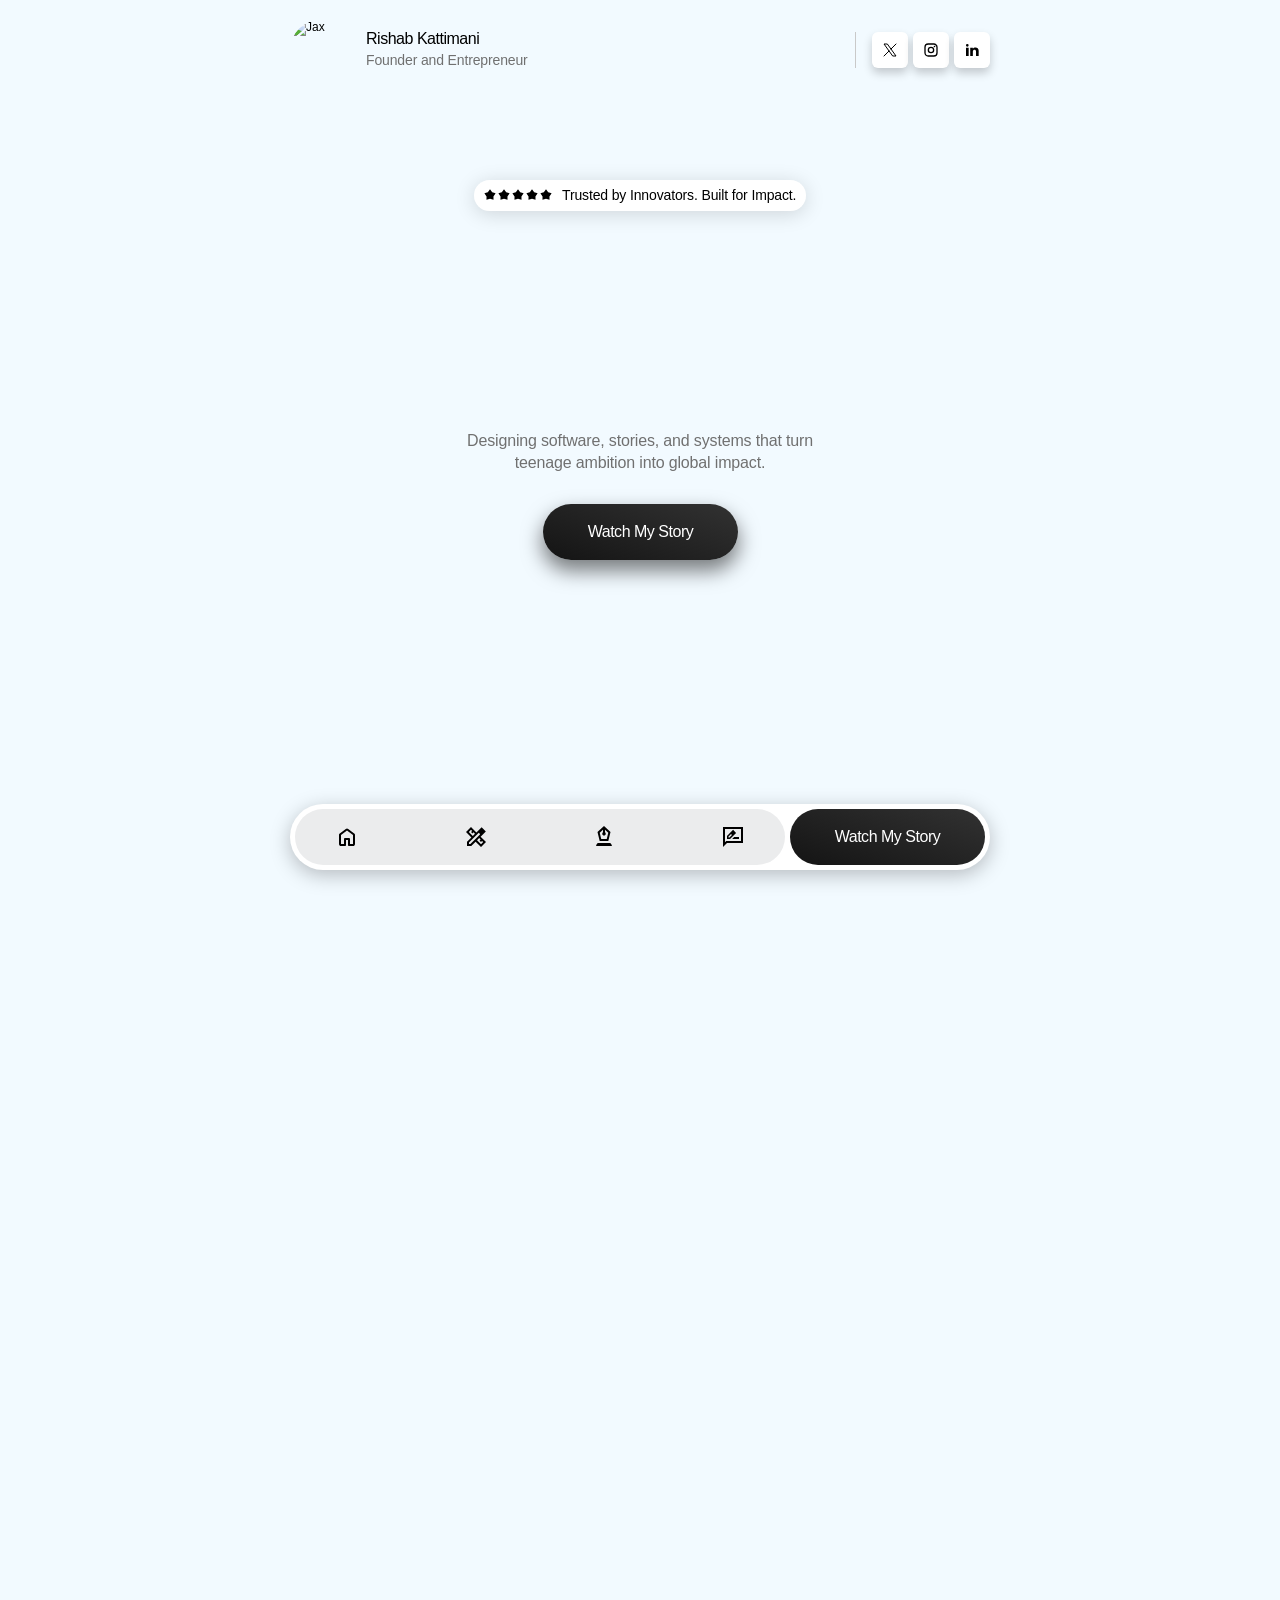
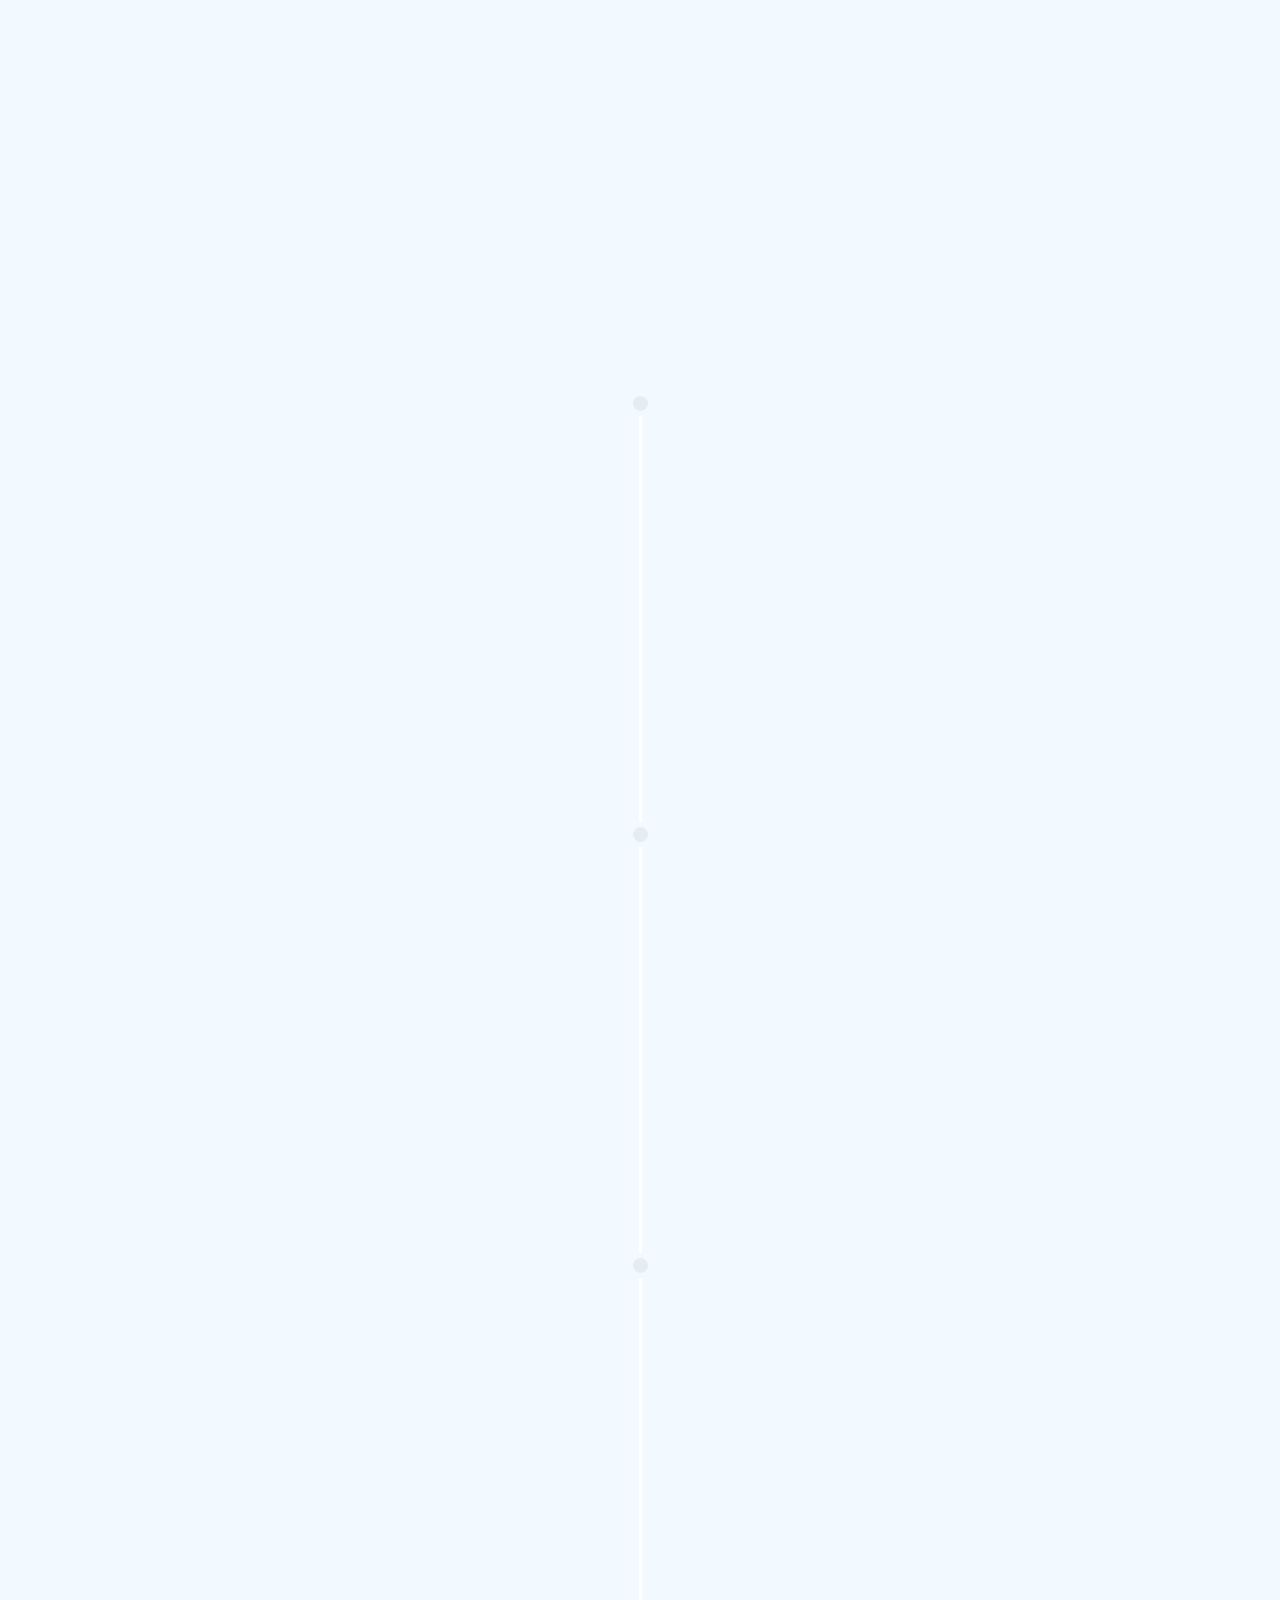
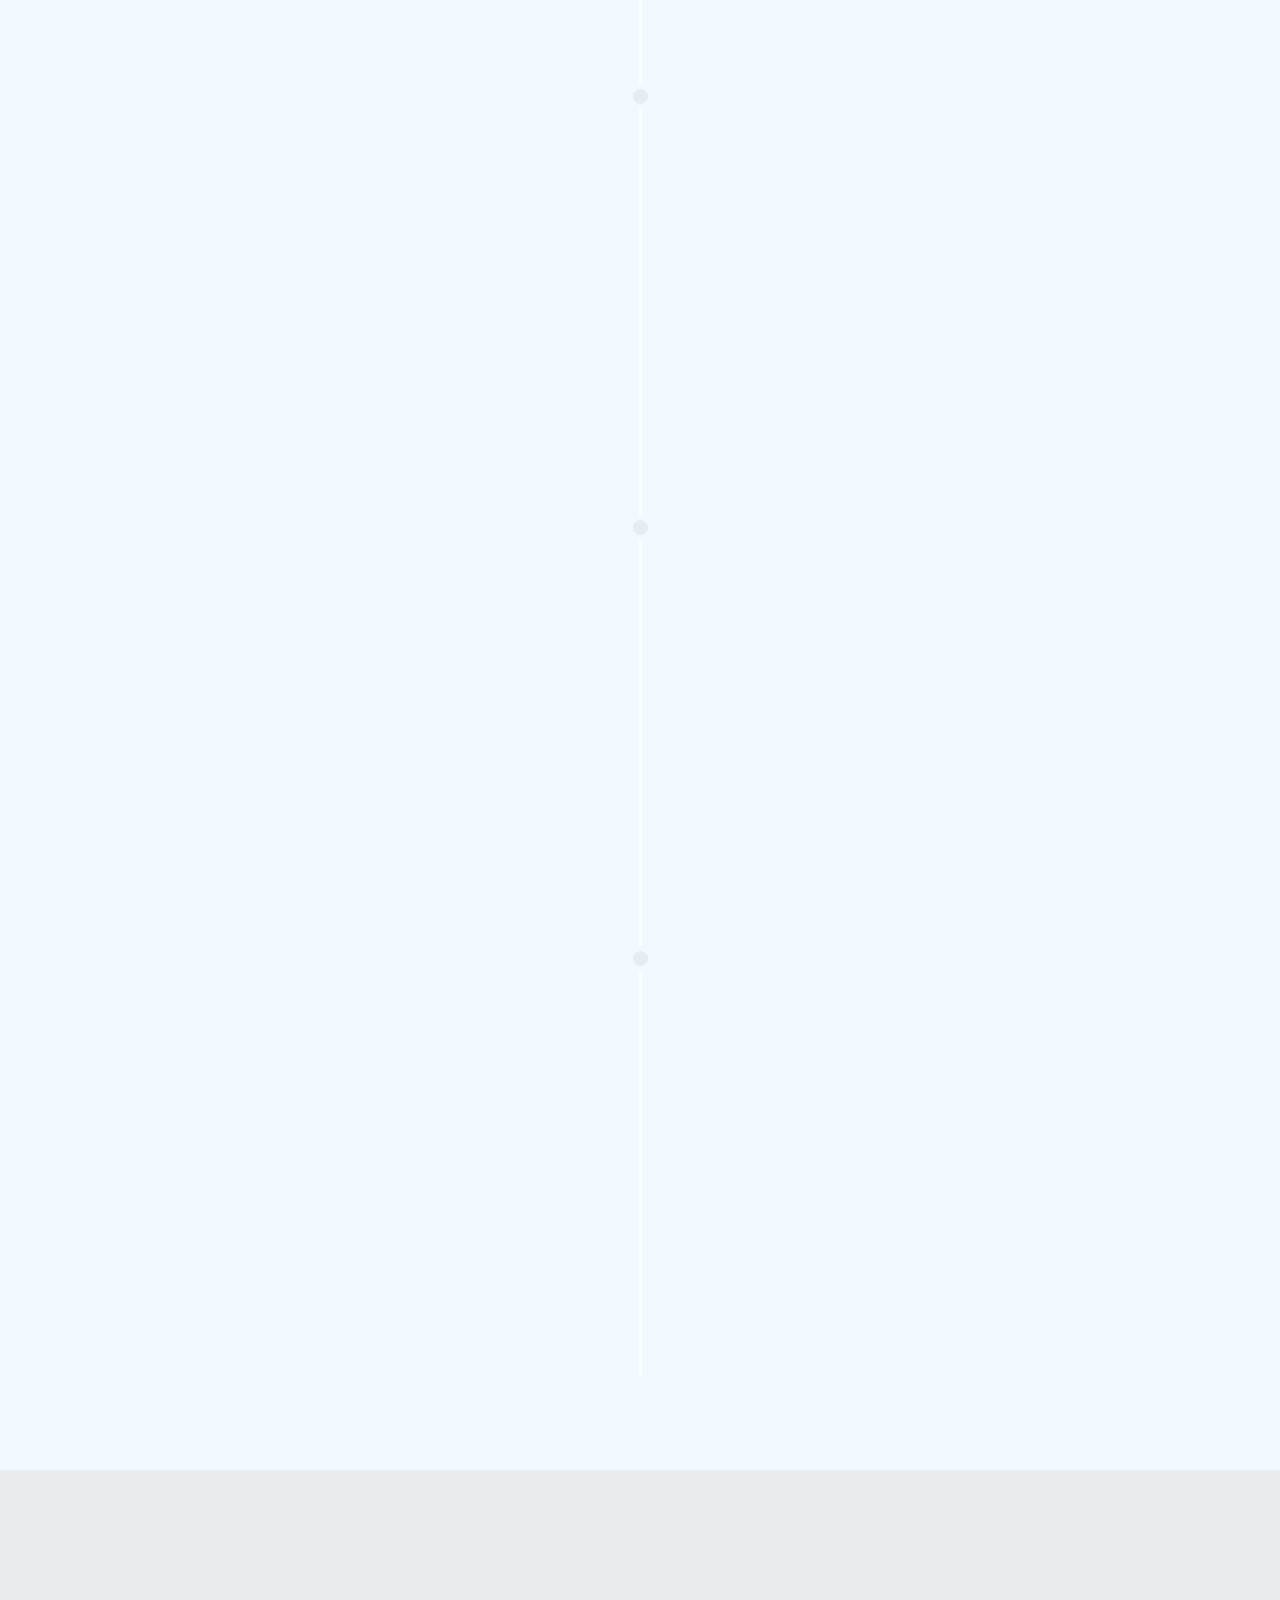
==== index.html @ 22210beb "Add files via upload" ====
<!doctype html>


<html lang="en" data-redirect-timezone="1">
<head>
    <meta charset="utf-8">
    
    
    <script>try{if(localStorage.get("__framer_force_showing_editorbar_since")){const n=document.createElement("link");n.rel = "modulepreload";n.href="https://framer.com/edit/init.mjs";document.head.appendChild(n)}}catch(e){}</script>
    
    
    
    <meta name="viewport" content="width=device-width">
    <meta name="generator" content="Framer 842b0c0">
    <title>Jax Orion</title>
    <meta name="description" content="I’m a passionate web developer and UI/UX designer dedicated to building visually stunning and highly functional digital experiences. ">
    <meta name="framer-search-index" content="https://framerusercontent.com/sites/32EoqaM34LMvkyqOz1FGAC/searchIndex-GUaORu064hJV.json">
    <meta name="framer-search-index-fallback" content="https://framerusercontent.com/sites/32EoqaM34LMvkyqOz1FGAC/searchIndex-x6BQn41o0GAO.json">
    <link href="https://framerusercontent.com/images/PgmQCPPOptWTiLEKvB2WqkkHGg.png" rel="icon" media="(prefers-color-scheme: light)">
    <link href="https://framerusercontent.com/images/PgmQCPPOptWTiLEKvB2WqkkHGg.png" rel="icon" media="(prefers-color-scheme: dark)">
    
    <meta property="og:type" content="website">
    <meta property="og:title" content="Jax Orion">
    <meta property="og:description" content="I’m a passionate web developer and UI/UX designer dedicated to building visually stunning and highly functional digital experiences. ">
    <meta property="og:image" content="https://framerusercontent.com/images/1ZWe0ORzHivAHSKF0BJnygpYEA.png">
    
    <meta name="twitter:card" content="summary_large_image">
    <meta name="twitter:title" content="Jax Orion">
    <meta name="twitter:description" content="I’m a passionate web developer and UI/UX designer dedicated to building visually stunning and highly functional digital experiences. ">
    <meta name="twitter:image" content="https://framerusercontent.com/images/1ZWe0ORzHivAHSKF0BJnygpYEA.png">
    
    <style data-framer-font-css>/* cyrillic */
@font-face {
  font-family: 'Geist';
  font-style: normal;
  font-weight: 400;
  font-display: swap;
  src: url(https://fonts.gstatic.com/s/geist/v4/gyByhwUxId8gMEwYGFWfOw.woff2) format('woff2');
  unicode-range: U+0301, U+0400-045F, U+0490-0491, U+04B0-04B1, U+2116;
}
/* latin-ext */
@font-face {
  font-family: 'Geist';
  font-style: normal;
  font-weight: 400;
  font-display: swap;
  src: url(https://fonts.gstatic.com/s/geist/v4/gyByhwUxId8gMEwSGFWfOw.woff2) format('woff2');
  unicode-range: U+0100-02BA, U+02BD-02C5, U+02C7-02CC, U+02CE-02D7, U+02DD-02FF, U+0304, U+0308, U+0329, U+1D00-1DBF, U+1E00-1E9F, U+1EF2-1EFF, U+2020, U+20A0-20AB, U+20AD-20C0, U+2113, U+2C60-2C7F, U+A720-A7FF;
}
/* latin */
@font-face {
  font-family: 'Geist';
  font-style: normal;
  font-weight: 400;
  font-display: swap;
  src: url(https://fonts.gstatic.com/s/geist/v4/gyByhwUxId8gMEwcGFU.woff2) format('woff2');
  unicode-range: U+0000-00FF, U+0131, U+0152-0153, U+02BB-02BC, U+02C6, U+02DA, U+02DC, U+0304, U+0308, U+0329, U+2000-206F, U+20AC, U+2122, U+2191, U+2193, U+2212, U+2215, U+FEFF, U+FFFD;
}
/* cyrillic */
@font-face {
  font-family: 'Geist';
  font-style: normal;
  font-weight: 500;
  font-display: swap;
  src: url(https://fonts.gstatic.com/s/geist/v4/gyByhwUxId8gMEwYGFWfOw.woff2) format('woff2');
  unicode-range: U+0301, U+0400-045F, U+0490-0491, U+04B0-04B1, U+2116;
}
/* latin-ext */
@font-face {
  font-family: 'Geist';
  font-style: normal;
  font-weight: 500;
  font-display: swap;
  src: url(https://fonts.gstatic.com/s/geist/v4/gyByhwUxId8gMEwSGFWfOw.woff2) format('woff2');
  unicode-range: U+0100-02BA, U+02BD-02C5, U+02C7-02CC, U+02CE-02D7, U+02DD-02FF, U+0304, U+0308, U+0329, U+1D00-1DBF, U+1E00-1E9F, U+1EF2-1EFF, U+2020, U+20A0-20AB, U+20AD-20C0, U+2113, U+2C60-2C7F, U+A720-A7FF;
}
/* latin */
@font-face {
  font-family: 'Geist';
  font-style: normal;
  font-weight: 500;
  font-display: swap;
  src: url(https://fonts.gstatic.com/s/geist/v4/gyByhwUxId8gMEwcGFU.woff2) format('woff2');
  unicode-range: U+0000-00FF, U+0131, U+0152-0153, U+02BB-02BC, U+02C6, U+02DA, U+02DC, U+0304, U+0308, U+0329, U+2000-206F, U+20AC, U+2122, U+2191, U+2193, U+2212, U+2215, U+FEFF, U+FFFD;
}
/* cyrillic */
@font-face {
  font-family: 'Geist';
  font-style: normal;
  font-weight: 700;
  font-display: swap;
  src: url(https://fonts.gstatic.com/s/geist/v4/gyByhwUxId8gMEwYGFWfOw.woff2) format('woff2');
  unicode-range: U+0301, U+0400-045F, U+0490-0491, U+04B0-04B1, U+2116;
}
/* latin-ext */
@font-face {
  font-family: 'Geist';
  font-style: normal;
  font-weight: 700;
  font-display: swap;
  src: url(https://fonts.gstatic.com/s/geist/v4/gyByhwUxId8gMEwSGFWfOw.woff2) format('woff2');
  unicode-range: U+0100-02BA, U+02BD-02C5, U+02C7-02CC, U+02CE-02D7, U+02DD-02FF, U+0304, U+0308, U+0329, U+1D00-1DBF, U+1E00-1E9F, U+1EF2-1EFF, U+2020, U+20A0-20AB, U+20AD-20C0, U+2113, U+2C60-2C7F, U+A720-A7FF;
}
/* latin */
@font-face {
  font-family: 'Geist';
  font-style: normal;
  font-weight: 700;
  font-display: swap;
  src: url(https://fonts.gstatic.com/s/geist/v4/gyByhwUxId8gMEwcGFU.woff2) format('woff2');
  unicode-range: U+0000-00FF, U+0131, U+0152-0153, U+02BB-02BC, U+02C6, U+02DA, U+02DC, U+0304, U+0308, U+0329, U+2000-206F, U+20AC, U+2122, U+2191, U+2193, U+2212, U+2215, U+FEFF, U+FFFD;
}

@font-face { font-family: "Inter"; src: url("https://framerusercontent.com/assets/5vvr9Vy74if2I6bQbJvbw7SY1pQ.woff2"); font-display: swap; font-style: normal; font-weight: 400; unicode-range: U+0460-052F, U+1C80-1C88, U+20B4, U+2DE0-2DFF, U+A640-A69F, U+FE2E-FE2F }
@font-face { font-family: "Inter"; src: url("https://framerusercontent.com/assets/EOr0mi4hNtlgWNn9if640EZzXCo.woff2"); font-display: swap; font-style: normal; font-weight: 400; unicode-range: U+0301, U+0400-045F, U+0490-0491, U+04B0-04B1, U+2116 }
@font-face { font-family: "Inter"; src: url("https://framerusercontent.com/assets/Y9k9QrlZAqio88Klkmbd8VoMQc.woff2"); font-display: swap; font-style: normal; font-weight: 400; unicode-range: U+1F00-1FFF }
@font-face { font-family: "Inter"; src: url("https://framerusercontent.com/assets/OYrD2tBIBPvoJXiIHnLoOXnY9M.woff2"); font-display: swap; font-style: normal; font-weight: 400; unicode-range: U+0370-03FF }
@font-face { font-family: "Inter"; src: url("https://framerusercontent.com/assets/JeYwfuaPfZHQhEG8U5gtPDZ7WQ.woff2"); font-display: swap; font-style: normal; font-weight: 400; unicode-range: U+0100-024F, U+0259, U+1E00-1EFF, U+2020, U+20A0-20AB, U+20AD-20CF, U+2113, U+2C60-2C7F, U+A720-A7FF }
@font-face { font-family: "Inter"; src: url("https://framerusercontent.com/assets/GrgcKwrN6d3Uz8EwcLHZxwEfC4.woff2"); font-display: swap; font-style: normal; font-weight: 400; unicode-range: U+0000-00FF, U+0131, U+0152-0153, U+02BB-02BC, U+02C6, U+02DA, U+02DC, U+2000-206F, U+2070, U+2074-207E, U+2080-208E, U+20AC, U+2122, U+2191, U+2193, U+2212, U+2215, U+FEFF, U+FFFD }
@font-face { font-family: "Inter"; src: url("https://framerusercontent.com/assets/b6Y37FthZeALduNqHicBT6FutY.woff2"); font-display: swap; font-style: normal; font-weight: 400; unicode-range: U+0102-0103, U+0110-0111, U+0128-0129, U+0168-0169, U+01A0-01A1, U+01AF-01B0, U+1EA0-1EF9, U+20AB }
@font-face { font-family: "Inter"; src: url("https://framerusercontent.com/assets/vQyevYAyHtARFwPqUzQGpnDs.woff2"); font-display: swap; font-style: normal; font-weight: 400; unicode-range: U+0000-00FF, U+0131, U+0152-0153, U+02BB-02BC, U+02C6, U+02DA, U+02DC, U+2000-206F, U+2074, U+20AC, U+2122, U+2191, U+2193, U+2212, U+2215, U+FEFF, U+FFFD }
@font-face { font-family: "Geist Placeholder"; src: local("Arial"); ascent-override: 94.47%; descent-override: 27.73%; line-gap-override: 0.00%; size-adjust: 106.39% }
@font-face { font-family: "Inter Placeholder"; src: local("Arial"); ascent-override: 89.79%; descent-override: 22.36%; line-gap-override: 0.00%; size-adjust: 107.89% }</style>
    <link href="https://fonts.gstatic.com" rel="preconnect" crossorigin>
    <meta name="robots" content="max-image-preview:large"><style data-framer-breakpoint-css>@media(min-width: 1200px){.hidden-72rtr7{display:none!important}}@media(min-width: 810px) and (max-width: 1199.98px){.hidden-skem9h{display:none!important}}@media(max-width: 809.98px){.hidden-rqbdp4{display:none!important}}@media(min-width: 1200px){.hidden-1m4yoau{display:none!important}}@media(min-width: 810px) and (max-width: 1199.98px){.hidden-13qqe1w{display:none!important}}@media(max-width: 809.98px){.hidden-45699p{display:none!important}}</style><style data-framer-css-ssr-minified data-framer-components="framer-lib-cursors-host framer-euu8c PropertyOverrides framer-Q2gKX framer-lib-combinedCSSRules framer-GUDGF framer-5aSBk framer-uD1OI framer-cdD2j framer-ScK8r framer-XAZ0H framer-tSXsm framer-eI4hk framer-RsIZ4 framer-lib-form-plain-text-input framer-Kd8bN framer-ielpx">html,body,#main{box-sizing:border-box;margin:0;padding:0}:root{-webkit-font-smoothing:antialiased;-moz-osx-font-smoothing:grayscale}*{box-sizing:border-box;-webkit-font-smoothing:inherit}h1,h2,h3,h4,h5,h6,p,figure{margin:0}body,input,textarea,select,button{font-family:sans-serif;font-size:12px}body{--token-29e0763e-941f-4cbc-9765-d7de17de9ea2:#000;--token-4ce8d2ea-bb2f-4ef1-9be8-c27a809cd684:#707070;--token-afc12c4e-22b8-4d3a-a848-829879fae208:#fff;--token-998bc241-698f-4791-9240-29b1fe4f85d1:#bababa;--token-cc8b6c72-994e-4a5b-831e-c3a336edd8d9:#c9c9c9;--token-beab68cf-a5ba-473e-87ce-38371a5b394c:#ebeced}@supports (z-index:calc(infinity)){#__framer-badge-container{--infinity:infinity}}#__framer-badge-container{pointer-events:none;width:100%;z-index:calc(var(--infinity,2147480000));justify-content:flex-end;padding:20px;display:flex;position:fixed;bottom:0}@supports (background:-webkit-named-image(i)) and (not (grid-template-rows:subgrid)){body{--framer-will-change-override:transform}}@supports (background:-webkit-named-image(i)) and (not (position-area:top right)){body{--framer-will-change-filter-override:filter}}[data-framer-component-type=Text] div div span,[data-framer-component-type=Text] a div span,[data-framer-component-type=Text] span span span,[data-framer-component-type=Text] p span span,[data-framer-component-type=Text] h1 span span,[data-framer-component-type=Text] h2 span span,[data-framer-component-type=Text] h3 span span,[data-framer-component-type=Text] h4 span span,[data-framer-component-type=Text] h5 span span,[data-framer-component-type=Text] h6 span span,[data-framer-component-type=Text] a{font-family:var(--font-family);font-style:var(--font-style);font-weight:min(calc(var(--framer-font-weight-increase,0) + var(--font-weight,400)),900);color:var(--text-color);letter-spacing:var(--letter-spacing);font-size:var(--font-size);text-transform:var(--text-transform);--text-decoration:var(--framer-text-decoration-style,solid)var(--framer-text-decoration,none)var(--framer-text-decoration-color,currentcolor)var(--framer-text-decoration-thickness,auto);--text-decoration-skip-ink:var(--framer-text-decoration-skip-ink);--text-underline-offset:var(--framer-text-decoration-offset);line-height:var(--line-height);--font-family:var(--framer-font-family);--font-style:var(--framer-font-style);--font-weight:var(--framer-font-weight);--text-color:var(--framer-text-color);--letter-spacing:var(--framer-letter-spacing);--font-size:var(--framer-font-size);--text-transform:var(--framer-text-transform);--line-height:var(--framer-line-height)}@supports not (color:color(display-p3 1 1 1)){p.framer-text,div.framer-text,h1.framer-text,h2.framer-text,h3.framer-text,h4.framer-text,h5.framer-text,h6.framer-text,li.framer-text,ol.framer-text,ul.framer-text,span.framer-text:not([data-text-fill]){color:var(--framer-blockquote-text-color-rgb,var(--framer-blockquote-text-color,var(--framer-text-color-rgb,var(--framer-text-color,#000))));-webkit-text-stroke-color:var(--framer-text-stroke-color-rgb,var(--framer-text-stroke-color,initial))}mark.framer-text{background-color:var(--framer-blockquote-text-background-color-rgb,var(--framer-blockquote-text-background-color,var(--framer-text-background-color-rgb,var(--framer-text-background-color,initial))))}}@supports not (color:color(display-p3 1 1 1)){code.framer-text,code.framer-text span.framer-text:not([data-text-fill]){color:var(--framer-blockquote-text-color-rgb,var(--framer-blockquote-text-color,var(--framer-code-text-color-rgb,var(--framer-code-text-color,var(--framer-text-color-rgb,var(--framer-text-color,#000))))))}}@supports not (color:color(display-p3 1 1 1)){a.framer-text,span.framer-text[data-nested-link]{color:var(--framer-blockquote-text-color-rgb,var(--framer-blockquote-text-color,var(--framer-link-text-color-rgb,var(--framer-link-text-color,var(--framer-text-color-rgb,var(--framer-text-color,#000))))));background-color:var(--framer-link-text-background-color-rgb,var(--framer-link-text-background-color,initial));-webkit-text-decoration-color:var(--framer-link-text-decoration-color-rgb,var(--framer-link-text-decoration-color,var(--framer-text-decoration-color-rgb,var(--framer-text-decoration-color,currentcolor))));text-decoration-color:var(--framer-link-text-decoration-color-rgb,var(--framer-link-text-decoration-color,var(--framer-text-decoration-color-rgb,var(--framer-text-decoration-color,currentcolor))))}}@supports not (color:color(display-p3 1 1 1)){code.framer-text a.framer-text,code.framer-text a.framer-text span.framer-text:not([data-text-fill]),code.framer-text span.framer-text[data-nested-link],code.framer-text span.framer-text[data-nested-link] span.framer-text:not([data-text-fill]){color:var(--framer-blockquote-text-color-rgb,var(--framer-blockquote-text-color,var(--framer-link-text-color-rgb,var(--framer-link-text-color,var(--framer-code-text-color-rgb,var(--framer-code-text-color,var(--framer-text-color-rgb,var(--framer-text-color,#000))))))))}}@supports not (color:color(display-p3 1 1 1)){a.framer-text:hover,span.framer-text[data-nested-link]:hover{color:var(--framer-link-hover-text-color-rgb,var(--framer-link-hover-text-color,var(--framer-blockquote-text-color-rgb,var(--framer-blockquote-text-color,var(--framer-link-text-color-rgb,var(--framer-link-text-color,var(--framer-text-color-rgb,var(--framer-text-color,#000))))))));background-color:var(--framer-link-hover-text-background-color-rgb,var(--framer-link-hover-text-background-color,var(--framer-link-text-background-color-rgb,var(--framer-link-text-background-color,var(--framer-text-background-color-rgb,var(--framer-text-background-color,initial))))));-webkit-text-decoration-color:var(--framer-link-hover-text-decoration-color-rgb,var(--framer-link-hover-text-decoration-color,var(--framer-link-text-decoration-color-rgb,var(--framer-link-text-decoration-color,var(--framer-text-decoration-color-rgb,var(--framer-text-decoration-color,currentcolor))))));text-decoration-color:var(--framer-link-hover-text-decoration-color-rgb,var(--framer-link-hover-text-decoration-color,var(--framer-link-text-decoration-color-rgb,var(--framer-link-text-decoration-color,var(--framer-text-decoration-color-rgb,var(--framer-text-decoration-color,currentcolor))))))}}@supports not (color:color(display-p3 1 1 1)){code.framer-text a.framer-text:hover,code.framer-text span.framer-text[data-nested-link]:hover{color:var(--framer-link-hover-text-color-rgb,var(--framer-link-hover-text-color,var(--framer-blockquote-text-color-rgb,var(--framer-blockquote-text-color,var(--framer-link-text-color-rgb,var(--framer-link-text-color,var(--framer-code-text-color-rgb,var(--framer-code-text-color,var(--framer-text-color-rgb,var(--framer-text-color,#000))))))))))}}@supports not (color:color(display-p3 1 1 1)){a.framer-text[data-framer-page-link-current],span.framer-text[data-framer-page-link-current]{color:var(--framer-link-current-text-color-rgb,var(--framer-link-current-text-color,var(--framer-link-text-color-rgb,var(--framer-link-text-color,var(--framer-text-color-rgb,var(--framer-text-color,#000))))));background-color:var(--framer-link-current-text-background-color-rgb,var(--framer-link-current-text-background-color,var(--framer-link-text-background-color-rgb,var(--framer-link-text-background-color,var(--framer-text-background-color-rgb,var(--framer-text-background-color,initial))))));-webkit-text-decoration-color:var(--framer-link-current-text-decoration-color-rgb,var(--framer-link-current-text-decoration-color,var(--framer-link-text-decoration-color-rgb,var(--framer-link-text-decoration-color,var(--framer-text-decoration-color-rgb,var(--framer-text-decoration-color,currentcolor))))));text-decoration-color:var(--framer-link-current-text-decoration-color-rgb,var(--framer-link-current-text-decoration-color,var(--framer-link-text-decoration-color-rgb,var(--framer-link-text-decoration-color,var(--framer-text-decoration-color-rgb,var(--framer-text-decoration-color,currentcolor))))))}}@supports not (color:color(display-p3 1 1 1)){code.framer-text a.framer-text[data-framer-page-link-current],code.framer-text a.framer-text[data-framer-page-link-current] span.framer-text:not([data-text-fill]),code.framer-text span.framer-text[data-framer-page-link-current],code.framer-text span.framer-text[data-framer-page-link-current] span.framer-text:not([data-text-fill]){color:var(--framer-link-current-text-color-rgb,var(--framer-link-current-text-color,var(--framer-link-text-color-rgb,var(--framer-link-text-color,var(--framer-code-text-color-rgb,var(--framer-code-text-color,var(--framer-text-color-rgb,var(--framer-text-color,#000))))))));background-color:var(--framer-link-current-text-background-color-rgb,var(--framer-link-current-text-background-color,var(--framer-link-text-background-color-rgb,var(--framer-link-text-background-color,var(--framer-text-background-color-rgb,var(--framer-text-background-color,initial))))))}}@supports not (color:color(display-p3 1 1 1)){a.framer-text[data-framer-page-link-current]:hover,span.framer-text[data-framer-page-link-current]:hover{color:var(--framer-link-hover-text-color-rgb,var(--framer-link-hover-text-color,var(--framer-link-current-text-color-rgb,var(--framer-link-current-text-color,var(--framer-link-text-color-rgb,var(--framer-link-text-color,var(--framer-code-text-color-rgb,var(--framer-code-text-color,var(--framer-text-color-rgb,var(--framer-text-color,#000))))))))));background-color:var(--framer-link-hover-text-background-color-rgb,var(--framer-link-hover-text-background-color,var(--framer-link-current-text-background-color-rgb,var(--framer-link-current-text-background-color,var(--framer-link-text-background-color-rgb,var(--framer-link-text-background-color,initial))))));-webkit-text-decoration-color:var(--framer-link-hover-text-decoration-color-rgb,var(--framer-link-hover-text-decoration-color,var(--framer-link-current-text-decoration-color-rgb,var(--framer-link-current-text-decoration-color,var(--framer-link-text-decoration-color-rgb,var(--framer-link-text-decoration-color,var(--framer-text-decoration-color-rgb,var(--framer-text-decoration-color,currentcolor))))))));text-decoration-color:var(--framer-link-hover-text-decoration-color-rgb,var(--framer-link-hover-text-decoration-color,var(--framer-link-current-text-decoration-color-rgb,var(--framer-link-current-text-decoration-color,var(--framer-link-text-decoration-color-rgb,var(--framer-link-text-decoration-color,var(--framer-text-decoration-color-rgb,var(--framer-text-decoration-color,currentcolor))))))))}}@supports not (color:color(display-p3 1 1 1)){code.framer-text a.framer-text[data-framer-page-link-current]:hover,code.framer-text a.framer-text[data-framer-page-link-current]:hover span.framer-text:not([data-text-fill]),code.framer-text span.framer-text[data-framer-page-link-current]:hover,code.framer-text span.framer-text[data-framer-page-link-current]:hover span.framer-text:not([data-text-fill]){color:var(--framer-link-hover-text-color-rgb,var(--framer-link-hover-text-color,var(--framer-link-current-text-color-rgb,var(--framer-link-current-text-color,var(--framer-link-text-color-rgb,var(--framer-link-text-color,var(--framer-code-text-color-rgb,var(--framer-code-text-color,var(--framer-text-color-rgb,var(--framer-text-color,#000))))))))));background-color:var(--framer-link-hover-text-background-color-rgb,var(--framer-link-hover-text-background-color,var(--framer-link-current-text-background-color-rgb,var(--framer-link-current-text-background-color,var(--framer-link-text-background-color-rgb,var(--framer-link-text-background-color,initial))))))}}@supports not (aspect-ratio:1){.framer-text-module:not([data-width=fit])[style*=aspect-ratio]{position:relative}.framer-text-module:not([data-width=fit])[style*=aspect-ratio]:before{content:"";padding-bottom:calc(100%/calc(var(--aspect-ratio)));display:block}.framer-text-module[data-width=fill]>:first-child,.framer-text-module:not([data-width=fit])[style*=aspect-ratio]>:first-child{height:100%;position:absolute;top:0;left:0}}@supports not (overflow:clip){:root{--overflow-clip-fallback:hidden}}@supports (background:-webkit-named-image(i)) and (not (contain-intrinsic-size:inherit)){div.framer-text,p.framer-text,h1.framer-text,h2.framer-text,h3.framer-text,h4.framer-text,h5.framer-text,h6.framer-text,ol.framer-text,ul.framer-text,li.framer-text,blockquote.framer-text,.framer-text.framer-image{display:var(--text-truncation-display-inline-for-safari-16,revert)}div.framer-text:after,p.framer-text:after,h1.framer-text:after,h2.framer-text:after,h3.framer-text:after,h4.framer-text:after,h5.framer-text:after,h6.framer-text:after,ol.framer-text:after,ul.framer-text:after,li.framer-text:after,blockquote.framer-text:after,.framer-text.framer-image:after{content:var(--text-truncation-line-break-for-safari-16);white-space:pre}.framer-text.framer-text-module,.framer-text.framer-table-wrapper{display:var(--text-truncation-display-none-for-safari-16,revert)}p.framer-text[data-text-fill]{display:var(--text-truncation-display-inline-for-safari-16,inline-block)}}@supports (corner-shape:superellipse(2)){:root{--one-if-corner-shape-supported:1}}.framer-cursor-none,.framer-cursor-none *{cursor:none!important}.framer-pointer-events-none,.framer-pointer-events-none *{pointer-events:none!important}@supports (aspect-ratio:1){body{--framer-aspect-ratio-supported:auto}}.framer-euu8c.framer-15een0e,.framer-euu8c .framer-15een0e{display:block}.framer-euu8c.framer-1m4yoau{--selection-background-color:var(--token-29e0763e-941f-4cbc-9765-d7de17de9ea2,#000);--selection-color:var(--token-afc12c4e-22b8-4d3a-a848-829879fae208,#fff);background-color:var(--token-beab68cf-a5ba-473e-87ce-38371a5b394c,#ebeced);flex-flow:column;place-content:center flex-start;align-items:center;gap:0;width:100%;height:min-content;padding:0;display:flex;position:relative;overflow:hidden}.framer-euu8c .framer-e5lm0g{height:calc(min(var(--framer-viewport-height,100vh),100%)*1);opacity:.1;pointer-events:none;position:var(--framer-canvas-fixed-position,fixed);z-index:1;flex:none;order:-1000;width:100%;top:0;left:0;overflow:visible}.framer-euu8c .framer-1hk5kn{bottom:calc(calc(100% - min(var(--framer-viewport-height,100%),100%)) + 62px);min-width:142px;height:min-content;min-height:36px;position:var(--framer-canvas-fixed-position,fixed);will-change:var(--framer-will-change-effect-override,transform);z-index:10;flex-flow:column;flex:none;order:-999;place-content:center;align-items:center;gap:5px;width:min-content;padding:0;display:flex;right:20px;overflow:visible}.framer-euu8c .framer-16eg1l1-container{bottom:calc(calc(100% - min(var(--framer-viewport-height,100%),100%)) + 30px);max-width:700px;height:auto;position:var(--framer-canvas-fixed-position,fixed);z-index:9;flex:none;order:-998;width:100%;left:50%;transform:translate(-50%)}.framer-euu8c .framer-190ucxe-container{height:calc(min(var(--framer-viewport-height,100%),100%)*1);pointer-events:none;position:var(--framer-canvas-fixed-position,fixed);z-index:10;flex:none;order:-997;width:100%;top:0;left:0}.framer-euu8c .framer-8q6s7b{background:0 0;flex-grow:1;width:0;height:0;margin:0;position:relative}.framer-euu8c .framer-13i8kj3-container{z-index:2;flex:none;order:1005;width:100%;height:auto;position:relative}[data-layout-template=true]>#overlay{margin-bottom:0}.framer-euu8c[data-selection=true] * ::selection{color:var(--selection-color,none);background-color:var(--selection-background-color,none)}.framer-euu8c [data-selection=true] * ::selection{color:var(--selection-color,none);background-color:var(--selection-background-color,none)}@media (max-width:809.98px){.framer-euu8c .framer-1hk5kn{min-height:187px}.framer-euu8c .framer-16eg1l1-container{bottom:calc(calc(100% - min(var(--framer-viewport-height,100%),100%)) + 40px);transform:unset;width:unset;left:16px;right:16px}}.ssr-variant{display:contents}@supports (aspect-ratio:1){body{--framer-aspect-ratio-supported:auto}}.framer-Q2gKX.framer-z28zk3,.framer-Q2gKX .framer-z28zk3{display:block}.framer-Q2gKX.framer-1q7wsau{flex-flow:row;place-content:center;align-items:center;gap:5px;width:700px;height:min-content;padding:5px;display:flex;position:relative;overflow:visible}.framer-Q2gKX .framer-1a2xv6j{flex-flow:row;flex:1 0 0;place-content:center space-between;align-self:stretch;align-items:center;width:1px;height:auto;padding:0 30px;display:flex;position:relative;overflow:visible}.framer-Q2gKX .framer-1gnrpwp,.framer-Q2gKX .framer-1f070k9,.framer-Q2gKX .framer-1hifxpm,.framer-Q2gKX .framer-148yiy6{will-change:var(--framer-will-change-effect-override,transform);flex-flow:row;flex:none;place-content:center;align-items:center;gap:0;width:min-content;height:min-content;padding:10px;text-decoration:none;display:flex;position:relative;overflow:hidden}.framer-Q2gKX .framer-hxr82y,.framer-Q2gKX .framer-b1bjlr{aspect-ratio:1;height:var(--framer-aspect-ratio-supported,24px);flex:none;width:24px;position:relative}.framer-Q2gKX .framer-1a0j2nf,.framer-Q2gKX .framer-qvy1y5,.framer-Q2gKX .framer-1av4572,.framer-Q2gKX .framer-oempx2{will-change:var(--framer-will-change-override,transform);flex-flow:column;place-content:center;align-items:center;gap:0;width:min-content;height:min-content;padding:12px 20px;display:flex;position:relative;overflow:hidden}.framer-Q2gKX .framer-1q9066y,.framer-Q2gKX .framer-16lxhh1,.framer-Q2gKX .framer-1ix7bjo,.framer-Q2gKX .framer-3bu7uv{white-space:pre;flex:none;width:auto;height:auto;position:relative}.framer-Q2gKX .framer-19fjw4p,.framer-Q2gKX .framer-1uoxh55{flex:none;width:24px;height:24px;position:relative}.framer-Q2gKX .framer-1hu68y7-container{flex:none;width:195px;height:auto;position:relative}.framer-Q2gKX.framer-v-9g0hfx.framer-1q7wsau{width:390px}.framer-Q2gKX.framer-v-9g0hfx .framer-1a2xv6j{padding:0 16px}body{--framer-will-change-override:none}@supports (background:-webkit-named-image(i)) and (not (grid-template-rows:subgrid)){body{--framer-will-change-override:transform}}body{--framer-will-change-filter-override:none}@supports (background:-webkit-named-image(i)) and (not (position-area:top right)){body{--framer-will-change-filter-override:filter}}[data-framer-component-type]{position:absolute}[data-framer-component-type=Text]{cursor:inherit}[data-framer-component-text-autosized] *{white-space:pre}[data-framer-component-type=Text]>*{text-align:var(--framer-text-alignment,start)}[data-framer-component-type=Text] span span,[data-framer-component-type=Text] p span,[data-framer-component-type=Text] h1 span,[data-framer-component-type=Text] h2 span,[data-framer-component-type=Text] h3 span,[data-framer-component-type=Text] h4 span,[data-framer-component-type=Text] h5 span,[data-framer-component-type=Text] h6 span{display:block}[data-framer-component-type=Text] span span span,[data-framer-component-type=Text] p span span,[data-framer-component-type=Text] h1 span span,[data-framer-component-type=Text] h2 span span,[data-framer-component-type=Text] h3 span span,[data-framer-component-type=Text] h4 span span,[data-framer-component-type=Text] h5 span span,[data-framer-component-type=Text] h6 span span{display:unset}[data-framer-component-type=Text] div div span,[data-framer-component-type=Text] a div span,[data-framer-component-type=Text] span span span,[data-framer-component-type=Text] p span span,[data-framer-component-type=Text] h1 span span,[data-framer-component-type=Text] h2 span span,[data-framer-component-type=Text] h3 span span,[data-framer-component-type=Text] h4 span span,[data-framer-component-type=Text] h5 span span,[data-framer-component-type=Text] h6 span span,[data-framer-component-type=Text] a{font-family:var(--font-family);font-style:var(--font-style);font-weight:min(calc(var(--framer-font-weight-increase,0) + var(--font-weight,400)),900);color:var(--text-color);letter-spacing:var(--letter-spacing);font-size:var(--font-size);text-transform:var(--text-transform);--text-decoration:var(--framer-text-decoration-style,solid)var(--framer-text-decoration,none)var(--framer-text-decoration-color,currentcolor)var(--framer-text-decoration-thickness,auto);--text-decoration-skip-ink:var(--framer-text-decoration-skip-ink);--text-underline-offset:var(--framer-text-decoration-offset);line-height:var(--line-height);--font-family:var(--framer-font-family);--font-style:var(--framer-font-style);--font-weight:var(--framer-font-weight);--text-color:var(--framer-text-color);--letter-spacing:var(--framer-letter-spacing);--font-size:var(--framer-font-size);--text-transform:var(--framer-text-transform);--line-height:var(--framer-line-height)}[data-framer-component-type=Text] a,[data-framer-component-type=Text] a div span,[data-framer-component-type=Text] a span span span,[data-framer-component-type=Text] a p span span,[data-framer-component-type=Text] a h1 span span,[data-framer-component-type=Text] a h2 span span,[data-framer-component-type=Text] a h3 span span,[data-framer-component-type=Text] a h4 span span,[data-framer-component-type=Text] a h5 span span,[data-framer-component-type=Text] a h6 span span{--font-family:var(--framer-link-font-family,var(--framer-font-family));--font-style:var(--framer-link-font-style,var(--framer-font-style));--font-weight:var(--framer-link-font-weight,var(--framer-font-weight));--text-color:var(--framer-link-text-color,var(--framer-text-color));--font-size:var(--framer-link-font-size,var(--framer-font-size));--text-transform:var(--framer-link-text-transform,var(--framer-text-transform));--text-decoration:var(--framer-link-text-decoration-style,var(--framer-text-decoration-style,solid))var(--framer-link-text-decoration,var(--framer-text-decoration,none))var(--framer-link-text-decoration-color,var(--framer-text-decoration-color,currentcolor))var(--framer-link-text-decoration-thickness,var(--framer-text-decoration-thickness,auto));--text-decoration-skip-ink:var(--framer-link-text-decoration-skip-ink,var(--framer-text-decoration-skip-ink));--text-underline-offset:var(--framer-link-text-decoration-offset,var(--framer-text-decoration-offset))}[data-framer-component-type=Text] a:hover,[data-framer-component-type=Text] a div span:hover,[data-framer-component-type=Text] a span span span:hover,[data-framer-component-type=Text] a p span span:hover,[data-framer-component-type=Text] a h1 span span:hover,[data-framer-component-type=Text] a h2 span span:hover,[data-framer-component-type=Text] a h3 span span:hover,[data-framer-component-type=Text] a h4 span span:hover,[data-framer-component-type=Text] a h5 span span:hover,[data-framer-component-type=Text] a h6 span span:hover{--font-family:var(--framer-link-hover-font-family,var(--framer-link-font-family,var(--framer-font-family)));--font-style:var(--framer-link-hover-font-style,var(--framer-link-font-style,var(--framer-font-style)));--font-weight:var(--framer-link-hover-font-weight,var(--framer-link-font-weight,var(--framer-font-weight)));--text-color:var(--framer-link-hover-text-color,var(--framer-link-text-color,var(--framer-text-color)));--font-size:var(--framer-link-hover-font-size,var(--framer-link-font-size,var(--framer-font-size)));--text-transform:var(--framer-link-hover-text-transform,var(--framer-link-text-transform,var(--framer-text-transform)));--text-decoration:var(--framer-link-hover-text-decoration-style,var(--framer-link-text-decoration-style,var(--framer-text-decoration-style,solid)))var(--framer-link-hover-text-decoration,var(--framer-link-text-decoration,var(--framer-text-decoration,none)))var(--framer-link-hover-text-decoration-color,var(--framer-link-text-decoration-color,var(--framer-text-decoration-color,currentcolor)))var(--framer-link-hover-text-decoration-thickness,var(--framer-link-text-decoration-thickness,var(--framer-text-decoration-thickness,auto)));--text-decoration-skip-ink:var(--framer-link-hover-text-decoration-skip-ink,var(--framer-link-text-decoration-skip-ink,var(--framer-text-decoration-skip-ink)));--text-underline-offset:var(--framer-link-hover-text-decoration-offset,var(--framer-link-text-decoration-offset,var(--framer-text-decoration-offset)))}[data-framer-component-type=Text].isCurrent a,[data-framer-component-type=Text].isCurrent a div span,[data-framer-component-type=Text].isCurrent a span span span,[data-framer-component-type=Text].isCurrent a p span span,[data-framer-component-type=Text].isCurrent a h1 span span,[data-framer-component-type=Text].isCurrent a h2 span span,[data-framer-component-type=Text].isCurrent a h3 span span,[data-framer-component-type=Text].isCurrent a h4 span span,[data-framer-component-type=Text].isCurrent a h5 span span,[data-framer-component-type=Text].isCurrent a h6 span span{--font-family:var(--framer-link-current-font-family,var(--framer-link-font-family,var(--framer-font-family)));--font-style:var(--framer-link-current-font-style,var(--framer-link-font-style,var(--framer-font-style)));--font-weight:var(--framer-link-current-font-weight,var(--framer-link-font-weight,var(--framer-font-weight)));--text-color:var(--framer-link-current-text-color,var(--framer-link-text-color,var(--framer-text-color)));--font-size:var(--framer-link-current-font-size,var(--framer-link-font-size,var(--framer-font-size)));--text-transform:var(--framer-link-current-text-transform,var(--framer-link-text-transform,var(--framer-text-transform)));--text-decoration:var(--framer-link-current-text-decoration-style,var(--framer-link-text-decoration-style,var(--framer-text-decoration-style,solid)))var(--framer-link-current-text-decoration,var(--framer-link-text-decoration,var(--framer-text-decoration,none)))var(--framer-link-current-text-decoration-color,var(--framer-link-text-decoration-color,var(--framer-text-decoration-color,currentcolor)))var(--framer-link-current-text-decoration-thickness,var(--framer-link-text-decoration-thickness,var(--framer-text-decoration-thickness,auto)));--text-decoration-skip-ink:var(--framer-link-current-text-decoration-skip-ink,var(--framer-link-text-decoration-skip-ink,var(--framer-text-decoration-skip-ink)));--text-underline-offset:var(--framer-link-current-text-decoration-offset,var(--framer-link-text-decoration-offset,var(--framer-text-decoration-offset)))}[data-framer-component-type=RichTextContainer]{outline:none;flex-direction:column;flex-shrink:0;justify-content:flex-start;display:flex}p.framer-text,div.framer-text,figure.framer-text,h1.framer-text,h2.framer-text,h3.framer-text,h4.framer-text,h5.framer-text,h6.framer-text,ol.framer-text,ul.framer-text{margin:0;padding:0}p.framer-text,div.framer-text,h1.framer-text,h2.framer-text,h3.framer-text,h4.framer-text,h5.framer-text,h6.framer-text,li.framer-text,ol.framer-text,ul.framer-text,mark.framer-text,span.framer-text:not([data-text-fill]){font-family:var(--framer-blockquote-font-family,var(--framer-font-family,Inter,Inter Placeholder,sans-serif));font-style:var(--framer-blockquote-font-style,var(--framer-font-style,normal));font-weight:var(--framer-blockquote-font-weight,var(--framer-font-weight,400));color:var(--framer-blockquote-text-color,var(--framer-text-color,#000));font-size:calc(var(--framer-blockquote-font-size,var(--framer-font-size,16px))*var(--framer-font-size-scale,1));letter-spacing:var(--framer-blockquote-letter-spacing,var(--framer-letter-spacing,0));text-transform:var(--framer-blockquote-text-transform,var(--framer-text-transform,none));-webkit-text-decoration-line:var(--framer-blockquote-text-decoration,var(--framer-text-decoration,initial));text-decoration-line:var(--framer-blockquote-text-decoration,var(--framer-text-decoration,initial));-webkit-text-decoration-style:var(--framer-blockquote-text-decoration-style,var(--framer-text-decoration-style,initial));text-decoration-style:var(--framer-blockquote-text-decoration-style,var(--framer-text-decoration-style,initial));-webkit-text-decoration-color:var(--framer-blockquote-text-decoration-color,var(--framer-text-decoration-color,initial));text-decoration-color:var(--framer-blockquote-text-decoration-color,var(--framer-text-decoration-color,initial));text-decoration-thickness:var(--framer-blockquote-text-decoration-thickness,var(--framer-text-decoration-thickness,initial));text-decoration-skip-ink:var(--framer-blockquote-text-decoration-skip-ink,var(--framer-text-decoration-skip-ink,initial));text-underline-offset:var(--framer-blockquote-text-decoration-offset,var(--framer-text-decoration-offset,initial));line-height:var(--framer-blockquote-line-height,var(--framer-line-height,1.2em));text-align:var(--framer-blockquote-text-alignment,var(--framer-text-alignment,start));-webkit-text-stroke-width:var(--framer-text-stroke-width,initial);-webkit-text-stroke-color:var(--framer-text-stroke-color,initial);-moz-font-feature-settings:var(--framer-font-open-type-features,initial);-webkit-font-feature-settings:var(--framer-font-open-type-features,initial);font-feature-settings:var(--framer-font-open-type-features,initial);font-variation-settings:var(--framer-font-variation-axes,normal);text-wrap:var(--framer-text-wrap-override,var(--framer-text-wrap))}mark.framer-text,p.framer-text,div.framer-text,h1.framer-text,h2.framer-text,h3.framer-text,h4.framer-text,h5.framer-text,h6.framer-text,li.framer-text,ol.framer-text,ul.framer-text{background-color:var(--framer-blockquote-text-background-color,var(--framer-text-background-color,initial));border-radius:var(--framer-blockquote-text-background-radius,var(--framer-text-background-radius,initial));corner-shape:var(--framer-blockquote-text-background-corner-shape,var(--framer-text-background-corner-shape,initial));padding:var(--framer-blockquote-text-background-padding,var(--framer-text-background-padding,initial))}@supports not (color:color(display-p3 1 1 1)){p.framer-text,div.framer-text,h1.framer-text,h2.framer-text,h3.framer-text,h4.framer-text,h5.framer-text,h6.framer-text,li.framer-text,ol.framer-text,ul.framer-text,span.framer-text:not([data-text-fill]){color:var(--framer-blockquote-text-color-rgb,var(--framer-blockquote-text-color,var(--framer-text-color-rgb,var(--framer-text-color,#000))));-webkit-text-stroke-color:var(--framer-text-stroke-color-rgb,var(--framer-text-stroke-color,initial))}mark.framer-text{background-color:var(--framer-blockquote-text-background-color-rgb,var(--framer-blockquote-text-background-color,var(--framer-text-background-color-rgb,var(--framer-text-background-color,initial))))}}.framer-fit-text .framer-text{white-space:nowrap;white-space-collapse:preserve}strong.framer-text{font-family:var(--framer-blockquote-font-family-bold,var(--framer-font-family-bold));font-style:var(--framer-blockquote-font-style-bold,var(--framer-font-style-bold));font-weight:var(--framer-blockquote-font-weight-bold,var(--framer-font-weight-bold,bolder));font-variation-settings:var(--framer-blockquote-font-variation-axes-bold,var(--framer-font-variation-axes-bold))}em.framer-text{font-family:var(--framer-blockquote-font-family-italic,var(--framer-font-family-italic));font-style:var(--framer-blockquote-font-style-italic,var(--framer-font-style-italic,italic));font-weight:var(--framer-blockquote-font-weight-italic,var(--framer-font-weight-italic));font-variation-settings:var(--framer-blockquote-font-variation-axes-italic,var(--framer-font-variation-axes-italic))}em.framer-text>strong.framer-text{font-family:var(--framer-blockquote-font-family-bold-italic,var(--framer-font-family-bold-italic));font-style:var(--framer-blockquote-font-style-bold-italic,var(--framer-font-style-bold-italic,italic));font-weight:var(--framer-blockquote-font-weight-bold-italic,var(--framer-font-weight-bold-italic,bolder));font-variation-settings:var(--framer-blockquote-font-variation-axes-bold-italic,var(--framer-font-variation-axes-bold-italic))}p.framer-text:not(:first-child),div.framer-text:not(:first-child),h1.framer-text:not(:first-child),h2.framer-text:not(:first-child),h3.framer-text:not(:first-child),h4.framer-text:not(:first-child),h5.framer-text:not(:first-child),h6.framer-text:not(:first-child),ol.framer-text:not(:first-child),ul.framer-text:not(:first-child),blockquote.framer-text:not(:first-child),table.framer-text:not(:first-child),figure.framer-text:not(:first-child),.framer-image.framer-text:not(:first-child){margin-top:var(--framer-blockquote-paragraph-spacing,var(--framer-paragraph-spacing,0))}li.framer-text>ul.framer-text:nth-child(2),li.framer-text>ol.framer-text:nth-child(2){margin-top:0}.framer-text[data-text-fill]{-webkit-text-fill-color:transparent;padding:max(0em,calc(calc(1.3em - var(--framer-blockquote-line-height,var(--framer-line-height,1.3em)))/2));margin:min(0em,calc(calc(1.3em - var(--framer-blockquote-line-height,var(--framer-line-height,1.3em)))/-2));-webkit-background-clip:text;background-clip:text;display:inline-block}code.framer-text,code.framer-text span.framer-text:not([data-text-fill]){font-family:var(--framer-code-font-family,var(--framer-font-family,Inter,Inter Placeholder,sans-serif));font-style:var(--framer-blockquote-font-style,var(--framer-code-font-style,var(--framer-font-style,normal)));font-weight:var(--framer-blockquote-font-weight,var(--framer-code-font-weight,var(--framer-font-weight,400)));color:var(--framer-blockquote-text-color,var(--framer-code-text-color,var(--framer-text-color,#000)));font-size:calc(var(--framer-blockquote-font-size,var(--framer-font-size,16px))*var(--framer-font-size-scale,1));letter-spacing:var(--framer-blockquote-letter-spacing,var(--framer-letter-spacing,0));line-height:var(--framer-blockquote-line-height,var(--framer-line-height,1.2em))}@supports not (color:color(display-p3 1 1 1)){code.framer-text,code.framer-text span.framer-text:not([data-text-fill]){color:var(--framer-blockquote-text-color-rgb,var(--framer-blockquote-text-color,var(--framer-code-text-color-rgb,var(--framer-code-text-color,var(--framer-text-color-rgb,var(--framer-text-color,#000))))))}}blockquote.framer-text{unicode-bidi:initial;margin-block-start:initial;margin-block-end:initial;margin-inline-start:initial;margin-inline-end:initial}a.framer-text,a.framer-text span.framer-text:not([data-text-fill]),span.framer-text[data-nested-link],span.framer-text[data-nested-link] span.framer-text:not([data-text-fill]){color:inherit;font-family:var(--framer-blockquote-font-family,var(--framer-link-font-family,var(--framer-font-family,Inter,Inter Placeholder,sans-serif)));font-style:var(--framer-blockquote-font-style,var(--framer-link-font-style,var(--framer-font-style,normal)));font-weight:var(--framer-blockquote-font-weight,var(--framer-link-font-weight,var(--framer-font-weight,400)));font-size:calc(var(--framer-blockquote-font-size,var(--framer-font-size,16px))*var(--framer-font-size-scale,1));text-transform:var(--framer-blockquote-text-transform,var(--framer-link-text-transform,var(--framer-text-transform,none)));cursor:var(--framer-custom-cursors,pointer);background-color:initial;border-radius:var(--framer-link-text-background-radius,initial);corner-shape:var(--framer-link-text-background-corner-shape,initial);padding:var(--framer-link-text-background-padding,initial)}a.framer-text,span.framer-text[data-nested-link]{color:var(--framer-blockquote-text-color,var(--framer-link-text-color,var(--framer-text-color,#000)));-webkit-text-decoration-line:var(--framer-blockquote-text-decoration,var(--framer-link-text-decoration,var(--framer-text-decoration,initial)));text-decoration-line:var(--framer-blockquote-text-decoration,var(--framer-link-text-decoration,var(--framer-text-decoration,initial)));-webkit-text-decoration-style:var(--framer-blockquote-text-decoration-style,var(--framer-link-text-decoration-style,var(--framer-text-decoration-style,initial)));text-decoration-style:var(--framer-blockquote-text-decoration-style,var(--framer-link-text-decoration-style,var(--framer-text-decoration-style,initial)));-webkit-text-decoration-color:var(--framer-blockquote-text-decoration-color,var(--framer-link-text-decoration-color,var(--framer-text-decoration-color,initial)));text-decoration-color:var(--framer-blockquote-text-decoration-color,var(--framer-link-text-decoration-color,var(--framer-text-decoration-color,initial)));text-decoration-thickness:var(--framer-blockquote-text-decoration-thickness,var(--framer-link-text-decoration-thickness,var(--framer-text-decoration-thickness,initial)));text-decoration-skip-ink:var(--framer-blockquote-text-decoration-skip-ink,var(--framer-link-text-decoration-skip-ink,var(--framer-text-decoration-skip-ink,initial)));text-underline-offset:var(--framer-blockquote-text-decoration-offset,var(--framer-link-text-decoration-offset,var(--framer-text-decoration-offset,initial)));background-color:var(--framer-link-text-background-color,initial)}@supports not (color:color(display-p3 1 1 1)){a.framer-text,span.framer-text[data-nested-link]{color:var(--framer-blockquote-text-color-rgb,var(--framer-blockquote-text-color,var(--framer-link-text-color-rgb,var(--framer-link-text-color,var(--framer-text-color-rgb,var(--framer-text-color,#000))))));background-color:var(--framer-link-text-background-color-rgb,var(--framer-link-text-background-color,initial));-webkit-text-decoration-color:var(--framer-link-text-decoration-color-rgb,var(--framer-link-text-decoration-color,var(--framer-text-decoration-color-rgb,var(--framer-text-decoration-color,currentcolor))));text-decoration-color:var(--framer-link-text-decoration-color-rgb,var(--framer-link-text-decoration-color,var(--framer-text-decoration-color-rgb,var(--framer-text-decoration-color,currentcolor))))}}code.framer-text a.framer-text,code.framer-text a.framer-text span.framer-text:not([data-text-fill]),code.framer-text span.framer-text[data-nested-link],code.framer-text span.framer-text[data-nested-link] span.framer-text:not([data-text-fill]){font-family:var(--framer-code-font-family,var(--framer-font-family,Inter,Inter Placeholder,sans-serif));font-style:var(--framer-blockquote-font-style,var(--framer-code-font-style,var(--framer-font-style,normal)));font-weight:var(--framer-blockquote-font-weight,var(--framer-code-font-weight,var(--framer-font-weight,400)));color:inherit;font-size:calc(var(--framer-blockquote-font-size,var(--framer-font-size,16px))*var(--framer-font-size-scale,1))}code.framer-text a.framer-text,code.framer-text span.framer-text[data-nested-link]{color:var(--framer-blockquote-text-color,var(--framer-link-text-color,var(--framer-code-text-color,var(--framer-text-color,#000))))}@supports not (color:color(display-p3 1 1 1)){code.framer-text a.framer-text,code.framer-text a.framer-text span.framer-text:not([data-text-fill]),code.framer-text span.framer-text[data-nested-link],code.framer-text span.framer-text[data-nested-link] span.framer-text:not([data-text-fill]){color:var(--framer-blockquote-text-color-rgb,var(--framer-blockquote-text-color,var(--framer-link-text-color-rgb,var(--framer-link-text-color,var(--framer-code-text-color-rgb,var(--framer-code-text-color,var(--framer-text-color-rgb,var(--framer-text-color,#000))))))))}}a.framer-text:hover,a.framer-text:hover span.framer-text:not([data-text-fill]),span.framer-text[data-nested-link]:hover,span.framer-text[data-nested-link]:hover span.framer-text:not([data-text-fill]){font-family:var(--framer-link-hover-font-family,var(--framer-blockquote-font-family,var(--framer-link-font-family,var(--framer-font-family,Inter,Inter Placeholder,sans-serif))));font-style:var(--framer-link-hover-font-style,var(--framer-blockquote-font-style,var(--framer-link-font-style,var(--framer-font-style,normal))));font-weight:var(--framer-link-hover-font-weight,var(--framer-blockquote-font-weight,var(--framer-link-font-weight,var(--framer-font-weight,400))));font-size:calc(var(--framer-link-hover-font-size,var(--framer-blockquote-font-size,var(--framer-font-size,16px)))*var(--framer-font-size-scale,1));text-transform:var(--framer-link-hover-text-transform,var(--framer-blockquote-text-transform,var(--framer-link-text-transform,var(--framer-text-transform,none))));border-radius:var(--framer-link-hover-text-background-radius,var(--framer-link-text-background-radius,var(--framer-text-background-radius,initial)));corner-shape:var(--framer-link-hover-text-background-corner-shape,var(--framer-link-text-background-corner-shape,var(--framer-text-background-corner-shape,initial)));padding:var(--framer-link-hover-text-background-padding,var(--framer-link-text-background-padding,var(--framer-text-background-padding,initial)))}a.framer-text:hover,span.framer-text[data-nested-link]:hover{color:var(--framer-link-hover-text-color,var(--framer-blockquote-text-color,var(--framer-link-text-color,var(--framer-text-color,#000))));-webkit-text-decoration-line:var(--framer-link-hover-text-decoration,var(--framer-blockquote-text-decoration,var(--framer-link-text-decoration,var(--framer-text-decoration,initial))));text-decoration-line:var(--framer-link-hover-text-decoration,var(--framer-blockquote-text-decoration,var(--framer-link-text-decoration,var(--framer-text-decoration,initial))));-webkit-text-decoration-style:var(--framer-link-hover-text-decoration-style,var(--framer-blockquote-text-decoration-style,var(--framer-link-text-decoration-style,var(--framer-text-decoration-style,initial))));text-decoration-style:var(--framer-link-hover-text-decoration-style,var(--framer-blockquote-text-decoration-style,var(--framer-link-text-decoration-style,var(--framer-text-decoration-style,initial))));-webkit-text-decoration-color:var(--framer-link-hover-text-decoration-color,var(--framer-blockquote-text-decoration-color,var(--framer-link-text-decoration-color,var(--framer-text-decoration-color,initial))));text-decoration-color:var(--framer-link-hover-text-decoration-color,var(--framer-blockquote-text-decoration-color,var(--framer-link-text-decoration-color,var(--framer-text-decoration-color,initial))));text-decoration-thickness:var(--framer-link-hover-text-decoration-thickness,var(--framer-blockquote-text-decoration-thickness,var(--framer-link-text-decoration-thickness,var(--framer-text-decoration-thickness,initial))));text-decoration-skip-ink:var(--framer-link-hover-text-decoration-skip-ink,var(--framer-blockquote-text-decoration-skip-ink,var(--framer-link-text-decoration-skip-ink,var(--framer-text-decoration-skip-ink,initial))));text-underline-offset:var(--framer-link-hover-text-decoration-offset,var(--framer-blockquote-text-decoration-offset,var(--framer-link-text-decoration-offset,var(--framer-text-decoration-offset,initial))));background-color:var(--framer-link-hover-text-background-color,var(--framer-link-text-background-color,var(--framer-text-background-color,initial)))}@supports not (color:color(display-p3 1 1 1)){a.framer-text:hover,span.framer-text[data-nested-link]:hover{color:var(--framer-link-hover-text-color-rgb,var(--framer-link-hover-text-color,var(--framer-blockquote-text-color-rgb,var(--framer-blockquote-text-color,var(--framer-link-text-color-rgb,var(--framer-link-text-color,var(--framer-text-color-rgb,var(--framer-text-color,#000))))))));background-color:var(--framer-link-hover-text-background-color-rgb,var(--framer-link-hover-text-background-color,var(--framer-link-text-background-color-rgb,var(--framer-link-text-background-color,var(--framer-text-background-color-rgb,var(--framer-text-background-color,initial))))));-webkit-text-decoration-color:var(--framer-link-hover-text-decoration-color-rgb,var(--framer-link-hover-text-decoration-color,var(--framer-link-text-decoration-color-rgb,var(--framer-link-text-decoration-color,var(--framer-text-decoration-color-rgb,var(--framer-text-decoration-color,currentcolor))))));text-decoration-color:var(--framer-link-hover-text-decoration-color-rgb,var(--framer-link-hover-text-decoration-color,var(--framer-link-text-decoration-color-rgb,var(--framer-link-text-decoration-color,var(--framer-text-decoration-color-rgb,var(--framer-text-decoration-color,currentcolor))))))}}code.framer-text a.framer-text:hover,code.framer-text span.framer-text[data-nested-link]:hover{color:var(--framer-link-hover-text-color,var(--framer-blockquote-text-color,var(--framer-link-text-color,var(--framer-code-text-color,var(--framer-text-color,#000)))))}@supports not (color:color(display-p3 1 1 1)){code.framer-text a.framer-text:hover,code.framer-text span.framer-text[data-nested-link]:hover{color:var(--framer-link-hover-text-color-rgb,var(--framer-link-hover-text-color,var(--framer-blockquote-text-color-rgb,var(--framer-blockquote-text-color,var(--framer-link-text-color-rgb,var(--framer-link-text-color,var(--framer-code-text-color-rgb,var(--framer-code-text-color,var(--framer-text-color-rgb,var(--framer-text-color,#000))))))))))}}a.framer-text[data-framer-page-link-current],a.framer-text[data-framer-page-link-current] span.framer-text:not([data-text-fill]),span.framer-text[data-framer-page-link-current],span.framer-text[data-framer-page-link-current] span.framer-text:not([data-text-fill]){font-family:var(--framer-link-current-font-family,var(--framer-link-font-family,var(--framer-font-family,Inter,Inter Placeholder,sans-serif)));font-style:var(--framer-link-current-font-style,var(--framer-link-font-style,var(--framer-font-style,normal)));font-weight:var(--framer-link-current-font-weight,var(--framer-link-font-weight,var(--framer-font-weight,400)));font-size:calc(var(--framer-link-current-font-size,var(--framer-link-font-size,var(--framer-font-size,16px)))*var(--framer-font-size-scale,1));text-transform:var(--framer-link-current-text-transform,var(--framer-link-text-transform,var(--framer-text-transform,none)));border-radius:var(--framer-link-current-text-background-radius,var(--framer-link-text-background-radius,initial));corner-shape:var(--framer-link-current-text-background-corner-shape,var(--framer-link-text-background-corner-shape,initial));padding:var(--framer-link-current-text-background-padding,var(--framer-link-text-background-padding,initial))}a.framer-text[data-framer-page-link-current],span.framer-text[data-framer-page-link-current]{color:var(--framer-link-current-text-color,var(--framer-link-text-color,var(--framer-text-color,#000)));-webkit-text-decoration-line:var(--framer-link-current-text-decoration,var(--framer-link-text-decoration,var(--framer-text-decoration,initial)));text-decoration-line:var(--framer-link-current-text-decoration,var(--framer-link-text-decoration,var(--framer-text-decoration,initial)));-webkit-text-decoration-style:var(--framer-link-current-text-decoration-style,var(--framer-link-text-decoration-style,var(--framer-text-decoration-style,initial)));text-decoration-style:var(--framer-link-current-text-decoration-style,var(--framer-link-text-decoration-style,var(--framer-text-decoration-style,initial)));-webkit-text-decoration-color:var(--framer-link-current-text-decoration-color,var(--framer-link-text-decoration-color,var(--framer-text-decoration-color,initial)));text-decoration-color:var(--framer-link-current-text-decoration-color,var(--framer-link-text-decoration-color,var(--framer-text-decoration-color,initial)));text-decoration-thickness:var(--framer-link-current-text-decoration-thickness,var(--framer-link-text-decoration-thickness,var(--framer-text-decoration-thickness,initial)));text-decoration-skip-ink:var(--framer-link-current-text-decoration-skip-ink,var(--framer-link-text-decoration-skip-ink,var(--framer-text-decoration-skip-ink,initial)));text-underline-offset:var(--framer-link-current-text-decoration-offset,var(--framer-link-text-decoration-offset,var(--framer-text-decoration-offset,initial)));background-color:var(--framer-link-current-text-background-color,var(--framer-link-text-background-color,var(--framer-text-background-color,initial)))}@supports not (color:color(display-p3 1 1 1)){a.framer-text[data-framer-page-link-current],span.framer-text[data-framer-page-link-current]{color:var(--framer-link-current-text-color-rgb,var(--framer-link-current-text-color,var(--framer-link-text-color-rgb,var(--framer-link-text-color,var(--framer-text-color-rgb,var(--framer-text-color,#000))))));background-color:var(--framer-link-current-text-background-color-rgb,var(--framer-link-current-text-background-color,var(--framer-link-text-background-color-rgb,var(--framer-link-text-background-color,var(--framer-text-background-color-rgb,var(--framer-text-background-color,initial))))));-webkit-text-decoration-color:var(--framer-link-current-text-decoration-color-rgb,var(--framer-link-current-text-decoration-color,var(--framer-link-text-decoration-color-rgb,var(--framer-link-text-decoration-color,var(--framer-text-decoration-color-rgb,var(--framer-text-decoration-color,currentcolor))))));text-decoration-color:var(--framer-link-current-text-decoration-color-rgb,var(--framer-link-current-text-decoration-color,var(--framer-link-text-decoration-color-rgb,var(--framer-link-text-decoration-color,var(--framer-text-decoration-color-rgb,var(--framer-text-decoration-color,currentcolor))))))}}code.framer-text a.framer-text[data-framer-page-link-current],code.framer-text a.framer-text[data-framer-page-link-current] span.framer-text:not([data-text-fill]),code.framer-text span.framer-text[data-framer-page-link-current],code.framer-text span.framer-text[data-framer-page-link-current] span.framer-text:not([data-text-fill]){font-family:var(--framer-code-font-family,var(--framer-font-family,Inter,Inter Placeholder,sans-serif));font-style:var(--framer-code-font-style,var(--framer-font-style,normal));font-weight:var(--framer-code-font-weight,var(--framer-font-weight,400));color:inherit;font-size:calc(var(--framer-link-current-font-size,var(--framer-link-font-size,var(--framer-font-size,16px)))*var(--framer-font-size-scale,1))}code.framer-text a.framer-text[data-framer-page-link-current],code.framer-text span.framer-text[data-framer-page-link-current]{color:var(--framer-link-current-text-color,var(--framer-link-text-color,var(--framer-code-text-color,var(--framer-text-color,#000))))}@supports not (color:color(display-p3 1 1 1)){code.framer-text a.framer-text[data-framer-page-link-current],code.framer-text a.framer-text[data-framer-page-link-current] span.framer-text:not([data-text-fill]),code.framer-text span.framer-text[data-framer-page-link-current],code.framer-text span.framer-text[data-framer-page-link-current] span.framer-text:not([data-text-fill]){color:var(--framer-link-current-text-color-rgb,var(--framer-link-current-text-color,var(--framer-link-text-color-rgb,var(--framer-link-text-color,var(--framer-code-text-color-rgb,var(--framer-code-text-color,var(--framer-text-color-rgb,var(--framer-text-color,#000))))))));background-color:var(--framer-link-current-text-background-color-rgb,var(--framer-link-current-text-background-color,var(--framer-link-text-background-color-rgb,var(--framer-link-text-background-color,var(--framer-text-background-color-rgb,var(--framer-text-background-color,initial))))))}}a.framer-text[data-framer-page-link-current]:hover,a.framer-text[data-framer-page-link-current]:hover span.framer-text:not([data-text-fill]),span.framer-text[data-framer-page-link-current]:hover,span.framer-text[data-framer-page-link-current]:hover span.framer-text:not([data-text-fill]){color:inherit;font-family:var(--framer-link-hover-font-family,var(--framer-link-current-font-family,var(--framer-link-font-family,var(--framer-font-family,Inter,Inter Placeholder,sans-serif))));font-style:var(--framer-link-hover-font-style,var(--framer-link-current-font-style,var(--framer-link-font-style,var(--framer-font-style,normal))));font-weight:var(--framer-link-hover-font-weight,var(--framer-link-current-font-weight,var(--framer-link-font-weight,var(--framer-font-weight,400))));font-size:calc(var(--framer-link-hover-font-size,var(--framer-link-current-font-size,var(--framer-link-font-size,var(--framer-font-size,16px))))*var(--framer-font-size-scale,1));text-transform:var(--framer-link-hover-text-transform,var(--framer-link-current-text-transform,var(--framer-link-text-transform,var(--framer-text-transform,none))));border-radius:var(--framer-link-hover-text-background-radius,var(--framer-link-current-text-background-radius,var(--framer-link-text-background-radius,initial)));corner-shape:var(--framer-link-hover-text-background-corner-shape,var(--framer-link-current-text-background-corner-shape,var(--framer-link-text-background-corner-shape,initial)));padding:var(--framer-link-hover-text-background-padding,var(--framer-link-current-text-background-padding,var(--framer-link-text-background-padding,initial)))}a.framer-text[data-framer-page-link-current]:hover,span.framer-text[data-framer-page-link-current]:hover{color:var(--framer-link-hover-text-color,var(--framer-link-current-text-color,var(--framer-link-text-color,var(--framer-text-color,#000))));-webkit-text-decoration-line:var(--framer-link-hover-text-decoration,var(--framer-link-current-text-decoration,var(--framer-link-text-decoration,var(--framer-text-decoration,initial))));text-decoration-line:var(--framer-link-hover-text-decoration,var(--framer-link-current-text-decoration,var(--framer-link-text-decoration,var(--framer-text-decoration,initial))));-webkit-text-decoration-style:var(--framer-link-hover-text-decoration-style,var(--framer-link-current-text-decoration-style,var(--framer-link-text-decoration-style,var(--framer-text-decoration-style,initial))));text-decoration-style:var(--framer-link-hover-text-decoration-style,var(--framer-link-current-text-decoration-style,var(--framer-link-text-decoration-style,var(--framer-text-decoration-style,initial))));-webkit-text-decoration-color:var(--framer-link-hover-text-decoration-color,var(--framer-link-current-text-decoration-color,var(--framer-link-text-decoration-color,var(--framer-text-decoration-color,initial))));text-decoration-color:var(--framer-link-hover-text-decoration-color,var(--framer-link-current-text-decoration-color,var(--framer-link-text-decoration-color,var(--framer-text-decoration-color,initial))));text-decoration-thickness:var(--framer-link-hover-text-decoration-thickness,var(--framer-link-current-text-decoration-thickness,var(--framer-link-text-decoration-thickness,var(--framer-text-decoration-thickness,initial))));text-decoration-skip-ink:var(--framer-link-hover-text-decoration-skip-ink,var(--framer-link-current-text-decoration-skip-ink,var(--framer-link-text-decoration-skip-ink,var(--framer-text-decoration-skip-ink,initial))));text-underline-offset:var(--framer-link-hover-text-decoration-offset,var(--framer-link-current-text-decoration-offset,var(--framer-link-text-decoration-offset,var(--framer-text-decoration-offset,initial))));background-color:var(--framer-link-hover-text-background-color,var(--framer-link-current-text-background-color,var(--framer-link-text-background-color,initial)))}@supports not (color:color(display-p3 1 1 1)){a.framer-text[data-framer-page-link-current]:hover,span.framer-text[data-framer-page-link-current]:hover{color:var(--framer-link-hover-text-color-rgb,var(--framer-link-hover-text-color,var(--framer-link-current-text-color-rgb,var(--framer-link-current-text-color,var(--framer-link-text-color-rgb,var(--framer-link-text-color,var(--framer-code-text-color-rgb,var(--framer-code-text-color,var(--framer-text-color-rgb,var(--framer-text-color,#000))))))))));background-color:var(--framer-link-hover-text-background-color-rgb,var(--framer-link-hover-text-background-color,var(--framer-link-current-text-background-color-rgb,var(--framer-link-current-text-background-color,var(--framer-link-text-background-color-rgb,var(--framer-link-text-background-color,initial))))));-webkit-text-decoration-color:var(--framer-link-hover-text-decoration-color-rgb,var(--framer-link-hover-text-decoration-color,var(--framer-link-current-text-decoration-color-rgb,var(--framer-link-current-text-decoration-color,var(--framer-link-text-decoration-color-rgb,var(--framer-link-text-decoration-color,var(--framer-text-decoration-color-rgb,var(--framer-text-decoration-color,currentcolor))))))));text-decoration-color:var(--framer-link-hover-text-decoration-color-rgb,var(--framer-link-hover-text-decoration-color,var(--framer-link-current-text-decoration-color-rgb,var(--framer-link-current-text-decoration-color,var(--framer-link-text-decoration-color-rgb,var(--framer-link-text-decoration-color,var(--framer-text-decoration-color-rgb,var(--framer-text-decoration-color,currentcolor))))))))}}code.framer-text a.framer-text[data-framer-page-link-current]:hover,code.framer-text span.framer-text[data-framer-page-link-current]:hover{color:var(--framer-link-hover-text-color,var(--framer-link-current-text-color,var(--framer-link-text-color,var(--framer-code-text-color,var(--framer-text-color,#000)))))}@supports not (color:color(display-p3 1 1 1)){code.framer-text a.framer-text[data-framer-page-link-current]:hover,code.framer-text a.framer-text[data-framer-page-link-current]:hover span.framer-text:not([data-text-fill]),code.framer-text span.framer-text[data-framer-page-link-current]:hover,code.framer-text span.framer-text[data-framer-page-link-current]:hover span.framer-text:not([data-text-fill]){color:var(--framer-link-hover-text-color-rgb,var(--framer-link-hover-text-color,var(--framer-link-current-text-color-rgb,var(--framer-link-current-text-color,var(--framer-link-text-color-rgb,var(--framer-link-text-color,var(--framer-code-text-color-rgb,var(--framer-code-text-color,var(--framer-text-color-rgb,var(--framer-text-color,#000))))))))));background-color:var(--framer-link-hover-text-background-color-rgb,var(--framer-link-hover-text-background-color,var(--framer-link-current-text-background-color-rgb,var(--framer-link-current-text-background-color,var(--framer-link-text-background-color-rgb,var(--framer-link-text-background-color,initial))))))}}.framer-image.framer-text{max-width:100%;height:auto;display:block}.text-styles-preset-reset.framer-text{--framer-font-family:Inter,Inter Placeholder,sans-serif;--framer-font-style:normal;--framer-font-weight:500;--framer-text-color:#000;--framer-font-size:16px;--framer-letter-spacing:0;--framer-text-transform:none;--framer-text-decoration:none;--framer-text-decoration-style:none;--framer-text-decoration-color:none;--framer-text-decoration-thickness:none;--framer-text-decoration-skip-ink:none;--framer-text-decoration-offset:none;--framer-line-height:1.2em;--framer-text-alignment:start;--framer-font-open-type-features:normal;--framer-text-background-color:initial;--framer-text-background-radius:initial;--framer-text-background-corner-shape:initial;--framer-text-background-padding:initial}ol.framer-text{--list-style-type:decimal}ul.framer-text,ol.framer-text{padding-inline-start:0;position:relative}li.framer-text{counter-increment:list-item;padding-inline-start:2ch;list-style:none}ol.framer-text>li.framer-text:before{content:counter(list-item,var(--list-style-type))".";font-variant-numeric:tabular-nums;position:absolute;inset-inline-start:0}ol.framer-text>li.framer-text:nth-last-child(n+10),ol.framer-text>li.framer-text:nth-last-child(n+10)~li{padding-inline-start:3ch}ol.framer-text>li.framer-text:nth-last-child(n+100),ol.framer-text>li.framer-text:nth-last-child(n+100)~li{padding-inline-start:4ch}ol.framer-text>li.framer-text:nth-last-child(n+1000),ol.framer-text>li.framer-text:nth-last-child(n+1000)~li{padding-inline-start:5ch}ol.framer-text>li.framer-text:nth-last-child(n+10000),ol.framer-text>li.framer-text:nth-last-child(n+10000)~li{padding-inline-start:6ch}ol.framer-text>li.framer-text:nth-last-child(n+100000),ol.framer-text>li.framer-text:nth-last-child(n+100000)~li{padding-inline-start:7ch}ol.framer-text>li.framer-text:nth-last-child(n+1000000),ol.framer-text>li.framer-text:nth-last-child(n+1000000)~li{padding-inline-start:8ch}ul.framer-text>li.framer-text:before{content:"•";position:absolute;inset-inline-start:0}.framer-table-wrapper{overflow-x:auto}table.framer-text,.framer-table-wrapper table.framer-text{border-collapse:separate;border-spacing:0;table-layout:auto;word-break:normal;width:100%}td.framer-text,th.framer-text{vertical-align:top;min-width:16ch}.framer-text-module[data-width=fill]>:first-child,.framer-text-module:not([data-width=fit])[style*=aspect-ratio]>:first-child{width:100%}@supports not (aspect-ratio:1){.framer-text-module:not([data-width=fit])[style*=aspect-ratio]{position:relative}.framer-text-module:not([data-width=fit])[style*=aspect-ratio]:before{content:"";padding-bottom:calc(100%/calc(var(--aspect-ratio)));display:block}.framer-text-module[data-width=fill]>:first-child,.framer-text-module:not([data-width=fit])[style*=aspect-ratio]>:first-child{height:100%;position:absolute;top:0;left:0}}[data-framer-component-type=DeprecatedRichText]{cursor:inherit}[data-framer-component-type=DeprecatedRichText] .text-styles-preset-reset{--framer-font-family:Inter,Inter Placeholder,sans-serif;--framer-font-style:normal;--framer-font-weight:500;--framer-text-color:#000;--framer-font-size:16px;--framer-letter-spacing:0;--framer-text-transform:none;--framer-text-decoration:none;--framer-line-height:1.2em;--framer-text-alignment:start;--framer-font-open-type-features:normal;--font-variation-settings:normal}[data-framer-component-type=DeprecatedRichText] p,[data-framer-component-type=DeprecatedRichText] div,[data-framer-component-type=DeprecatedRichText] h1,[data-framer-component-type=DeprecatedRichText] h2,[data-framer-component-type=DeprecatedRichText] h3,[data-framer-component-type=DeprecatedRichText] h4,[data-framer-component-type=DeprecatedRichText] h5,[data-framer-component-type=DeprecatedRichText] h6{margin:0;padding:0}[data-framer-component-type=DeprecatedRichText] p,[data-framer-component-type=DeprecatedRichText] div,[data-framer-component-type=DeprecatedRichText] h1,[data-framer-component-type=DeprecatedRichText] h2,[data-framer-component-type=DeprecatedRichText] h3,[data-framer-component-type=DeprecatedRichText] h4,[data-framer-component-type=DeprecatedRichText] h5,[data-framer-component-type=DeprecatedRichText] h6,[data-framer-component-type=DeprecatedRichText] li,[data-framer-component-type=DeprecatedRichText] ol,[data-framer-component-type=DeprecatedRichText] ul,[data-framer-component-type=DeprecatedRichText] span:not([data-text-fill]){font-family:var(--framer-font-family,Inter,Inter Placeholder,sans-serif);font-style:var(--framer-font-style,normal);font-weight:var(--framer-font-weight,400);color:var(--framer-text-color,#000);font-size:var(--framer-font-size,16px);letter-spacing:var(--framer-letter-spacing,0);text-transform:var(--framer-text-transform,none);-webkit-text-decoration:var(--framer-text-decoration,none);text-decoration:var(--framer-text-decoration,none);line-height:var(--framer-line-height,1.2em);text-align:var(--framer-text-alignment,start)}[data-framer-component-type=DeprecatedRichText] p:not(:first-child),[data-framer-component-type=DeprecatedRichText] div:not(:first-child),[data-framer-component-type=DeprecatedRichText] h1:not(:first-child),[data-framer-component-type=DeprecatedRichText] h2:not(:first-child),[data-framer-component-type=DeprecatedRichText] h3:not(:first-child),[data-framer-component-type=DeprecatedRichText] h4:not(:first-child),[data-framer-component-type=DeprecatedRichText] h5:not(:first-child),[data-framer-component-type=DeprecatedRichText] h6:not(:first-child),[data-framer-component-type=DeprecatedRichText] ol:not(:first-child),[data-framer-component-type=DeprecatedRichText] ul:not(:first-child),[data-framer-component-type=DeprecatedRichText] .framer-image:not(:first-child){margin-top:var(--framer-paragraph-spacing,0)}[data-framer-component-type=DeprecatedRichText] span[data-text-fill]{-webkit-text-fill-color:transparent;-webkit-background-clip:text;background-clip:text;display:inline-block}[data-framer-component-type=DeprecatedRichText] a,[data-framer-component-type=DeprecatedRichText] a span:not([data-text-fill]){font-family:var(--framer-link-font-family,var(--framer-font-family,Inter,Inter Placeholder,sans-serif));font-style:var(--framer-link-font-style,var(--framer-font-style,normal));font-weight:var(--framer-link-font-weight,var(--framer-font-weight,400));color:var(--framer-link-text-color,var(--framer-text-color,#000));font-size:var(--framer-link-font-size,var(--framer-font-size,16px));text-transform:var(--framer-link-text-transform,var(--framer-text-transform,none));-webkit-text-decoration:var(--framer-link-text-decoration,var(--framer-text-decoration,none));text-decoration:var(--framer-link-text-decoration,var(--framer-text-decoration,none))}[data-framer-component-type=DeprecatedRichText] a:hover,[data-framer-component-type=DeprecatedRichText] a:hover span:not([data-text-fill]){font-family:var(--framer-link-hover-font-family,var(--framer-link-font-family,var(--framer-font-family,Inter,Inter Placeholder,sans-serif)));font-style:var(--framer-link-hover-font-style,var(--framer-link-font-style,var(--framer-font-style,normal)));font-weight:var(--framer-link-hover-font-weight,var(--framer-link-font-weight,var(--framer-font-weight,400)));color:var(--framer-link-hover-text-color,var(--framer-link-text-color,var(--framer-text-color,#000)));font-size:var(--framer-link-hover-font-size,var(--framer-link-font-size,var(--framer-font-size,16px)));text-transform:var(--framer-link-hover-text-transform,var(--framer-link-text-transform,var(--framer-text-transform,none)));-webkit-text-decoration:var(--framer-link-hover-text-decoration,var(--framer-link-text-decoration,var(--framer-text-decoration,none)));text-decoration:var(--framer-link-hover-text-decoration,var(--framer-link-text-decoration,var(--framer-text-decoration,none)))}[data-framer-component-type=DeprecatedRichText] a[data-framer-page-link-current],[data-framer-component-type=DeprecatedRichText] a[data-framer-page-link-current] span:not([data-text-fill]):not([data-nested-link]){font-family:var(--framer-link-current-font-family,var(--framer-link-font-family,var(--framer-font-family,Inter,Inter Placeholder,sans-serif)));font-style:var(--framer-link-current-font-style,var(--framer-link-font-style,var(--framer-font-style,normal)));font-weight:var(--framer-link-current-font-weight,var(--framer-link-font-weight,var(--framer-font-weight,400)));color:var(--framer-link-current-text-color,var(--framer-link-text-color,var(--framer-text-color,#000)));font-size:var(--framer-link-current-font-size,var(--framer-link-font-size,var(--framer-font-size,16px)));text-transform:var(--framer-link-current-text-transform,var(--framer-link-text-transform,var(--framer-text-transform,none)));-webkit-text-decoration:var(--framer-link-current-text-decoration,var(--framer-link-text-decoration,var(--framer-text-decoration,none)));text-decoration:var(--framer-link-current-text-decoration,var(--framer-link-text-decoration,var(--framer-text-decoration,none)))}[data-framer-component-type=DeprecatedRichText] a[data-framer-page-link-current]:hover,[data-framer-component-type=DeprecatedRichText] a[data-framer-page-link-current]:hover span:not([data-text-fill]):not([data-nested-link]){font-family:var(--framer-link-hover-font-family,var(--framer-link-current-font-family,var(--framer-link-font-family,var(--framer-font-family,Inter,Inter Placeholder,sans-serif))));font-style:var(--framer-link-hover-font-style,var(--framer-link-current-font-style,var(--framer-link-font-style,var(--framer-font-style,normal))));font-weight:var(--framer-link-hover-font-weight,var(--framer-link-current-font-weight,var(--framer-link-font-weight,var(--framer-font-weight,400))));color:var(--framer-link-hover-text-color,var(--framer-link-current-text-color,var(--framer-link-text-color,var(--framer-text-color,#000))));font-size:var(--framer-link-hover-font-size,var(--framer-link-current-font-size,var(--framer-link-font-size,var(--framer-font-size,16px))));text-transform:var(--framer-link-hover-text-transform,var(--framer-link-current-text-transform,var(--framer-link-text-transform,var(--framer-text-transform,none))));-webkit-text-decoration:var(--framer-link-hover-text-decoration,var(--framer-link-current-text-decoration,var(--framer-link-text-decoration,var(--framer-text-decoration,none))));text-decoration:var(--framer-link-hover-text-decoration,var(--framer-link-current-text-decoration,var(--framer-link-text-decoration,var(--framer-text-decoration,none))))}[data-framer-component-type=DeprecatedRichText] strong{font-weight:bolder}[data-framer-component-type=DeprecatedRichText] em{font-style:italic}[data-framer-component-type=DeprecatedRichText] .framer-image{max-width:100%;height:auto;display:block}[data-framer-component-type=DeprecatedRichText] ul,[data-framer-component-type=DeprecatedRichText] ol{width:100%;margin:0;padding-left:0;display:table}[data-framer-component-type=DeprecatedRichText] li{counter-increment:list-item;list-style:none;display:table-row}[data-framer-component-type=DeprecatedRichText] ol>li:before{box-sizing:border-box;content:counter(list-item)".";white-space:nowrap;width:2.25ch;padding-right:.75ch;display:table-cell}[data-framer-component-type=DeprecatedRichText] ul>li:before{box-sizing:border-box;content:"•";width:2.25ch;padding-right:.75ch;display:table-cell}:not([data-framer-generated])>[data-framer-stack-content-wrapper]>*,:not([data-framer-generated])>[data-framer-stack-content-wrapper]>[data-framer-component-type],:not([data-framer-generated])>[data-framer-stack-content-wrapper]>[data-framer-legacy-stack-gap-enabled]>*,:not([data-framer-generated])>[data-framer-stack-content-wrapper]>[data-framer-legacy-stack-gap-enabled]>[data-framer-component-type]{position:relative}.flexbox-gap-not-supported [data-framer-legacy-stack-gap-enabled=true]>*,[data-framer-legacy-stack-gap-enabled=true][data-framer-stack-flexbox-gap=false]{margin-top:calc(var(--stack-gap-y)/2);margin-bottom:calc(var(--stack-gap-y)/2);margin-right:calc(var(--stack-gap-x)/2);margin-left:calc(var(--stack-gap-x)/2)}[data-framer-stack-content-wrapper][data-framer-stack-gap-enabled=true]{row-gap:var(--stack-native-row-gap);column-gap:var(--stack-native-column-gap)}.flexbox-gap-not-supported [data-framer-stack-content-wrapper][data-framer-stack-gap-enabled=true]{row-gap:unset;column-gap:unset}.flexbox-gap-not-supported [data-framer-stack-direction-reverse=false] [data-framer-legacy-stack-gap-enabled=true]>:first-child,[data-framer-stack-direction-reverse=false] [data-framer-legacy-stack-gap-enabled=true][data-framer-stack-flexbox-gap=false]>:first-child,.flexbox-gap-not-supported [data-framer-stack-direction-reverse=true] [data-framer-legacy-stack-gap-enabled=true]>:last-child,[data-framer-stack-direction-reverse=true] [data-framer-legacy-stack-gap-enabled=true][data-framer-stack-flexbox-gap=false]>:last-child{margin-top:0;margin-left:0}.flexbox-gap-not-supported [data-framer-stack-direction-reverse=false] [data-framer-legacy-stack-gap-enabled=true]>:last-child,[data-framer-stack-direction-reverse=false] [data-framer-legacy-stack-gap-enabled=true][data-framer-stack-flexbox-gap=false]>:last-child,.flexbox-gap-not-supported [data-framer-stack-direction-reverse=true] [data-framer-legacy-stack-gap-enabled=true]>:first-child,[data-framer-stack-direction-reverse=true] [data-framer-legacy-stack-gap-enabled=true][data-framer-stack-flexbox-gap=false]>:first-child{margin-bottom:0;margin-right:0}NavigationContainer [data-framer-component-type=NavigationContainer]>*,[data-framer-component-type=NavigationContainer]>[data-framer-component-type]{position:relative}[data-framer-component-type=Scroll]::-webkit-scrollbar{display:none}[data-framer-component-type=ScrollContentWrapper]>*{position:relative}[data-framer-component-type=NativeScroll]{-webkit-overflow-scrolling:touch}[data-framer-component-type=NativeScroll]>*{position:relative}[data-framer-component-type=NativeScroll].direction-both{overflow:auto}[data-framer-component-type=NativeScroll].direction-vertical{overflow:hidden auto}[data-framer-component-type=NativeScroll].direction-horizontal{overflow:auto hidden}[data-framer-component-type=NativeScroll].direction-vertical>*{width:100%!important}[data-framer-component-type=NativeScroll].direction-horizontal>*{height:100%!important}[data-framer-component-type=NativeScroll].scrollbar-hidden::-webkit-scrollbar{display:none}[data-framer-component-type=PageContentWrapper]>*,[data-framer-component-type=PageContentWrapper]>[data-framer-component-type]{position:relative}[data-framer-component-type=DeviceComponent].no-device>*{width:100%!important;height:100%!important}[data-is-present=false],[data-is-present=false] *{pointer-events:none!important}[data-framer-cursor=pointer]{cursor:pointer}[data-framer-cursor=grab]{cursor:grab}[data-framer-cursor=grab]:active{cursor:grabbing}[data-framer-component-type=Frame] *,[data-framer-component-type=Stack] *{pointer-events:auto}[data-framer-generated] *{pointer-events:unset}.svgContainer svg{display:block}[data-reset=button]{background:0 0;border-width:0;padding:0}[data-hide-scrollbars=true]::-webkit-scrollbar{width:0;height:0}[data-hide-scrollbars=true]::-webkit-scrollbar-thumb{background:0 0}[data-hide-scrollbars=true]{scrollbar-width:none}@supports not (overflow:clip){:root{--overflow-clip-fallback:hidden}}.framer-lightbox-container{opacity:1!important;pointer-events:auto!important}@supports (background:-webkit-named-image(i)) and (not (contain-intrinsic-size:inherit)){div.framer-text,p.framer-text,h1.framer-text,h2.framer-text,h3.framer-text,h4.framer-text,h5.framer-text,h6.framer-text,ol.framer-text,ul.framer-text,li.framer-text,blockquote.framer-text,.framer-text.framer-image{display:var(--text-truncation-display-inline-for-safari-16,revert)}div.framer-text:after,p.framer-text:after,h1.framer-text:after,h2.framer-text:after,h3.framer-text:after,h4.framer-text:after,h5.framer-text:after,h6.framer-text:after,ol.framer-text:after,ul.framer-text:after,li.framer-text:after,blockquote.framer-text:after,.framer-text.framer-image:after{content:var(--text-truncation-line-break-for-safari-16);white-space:pre}.framer-text.framer-text-module,.framer-text.framer-table-wrapper{display:var(--text-truncation-display-none-for-safari-16,revert)}p.framer-text[data-text-fill]{display:var(--text-truncation-display-inline-for-safari-16,inline-block)}}@supports (corner-shape:superellipse(2)){:root{--one-if-corner-shape-supported:1}}@supports (aspect-ratio:1){body{--framer-aspect-ratio-supported:auto}}.framer-GUDGF.framer-9adosr,.framer-GUDGF .framer-9adosr{display:block}.framer-GUDGF.framer-16y68fv{cursor:pointer;will-change:var(--framer-will-change-override,transform);flex-flow:row;place-content:center;align-items:center;gap:0;width:195px;height:min-content;padding:20px 26px;text-decoration:none;display:flex;position:relative;overflow:hidden}.framer-GUDGF .framer-u8ifra{z-index:2;flex:none;width:50px;height:200%;position:absolute;top:-123.214%;left:calc(-15.8974% - 25px);overflow:hidden}.framer-GUDGF .framer-rvw4zx{flex-flow:column;flex:1 0 0;place-content:center;align-items:center;gap:0;width:1px;height:min-content;padding:0;display:flex;position:relative;overflow:hidden}.framer-GUDGF .framer-uchtzj{white-space:pre;flex:none;width:auto;height:auto;position:relative}.framer-GUDGF .framer-65cwir{white-space:pre;z-index:1;flex:none;width:auto;height:auto;position:absolute;top:169%;left:50%}.framer-GUDGF.framer-v-16y68fv.hover .framer-u8ifra{top:-12.5%;left:calc(122.051% - 25px)}.framer-GUDGF.framer-v-16y68fv.hover .framer-uchtzj{z-index:1;position:absolute;top:-69%;left:50%}.framer-GUDGF.framer-v-16y68fv.hover .framer-65cwir{left:unset;top:unset;position:relative}@supports (aspect-ratio:1){body{--framer-aspect-ratio-supported:auto}}.framer-5aSBk.framer-lux5qc,.framer-5aSBk .framer-lux5qc{display:block}.framer-5aSBk.framer-72rtr7{background-color:var(--token-beab68cf-a5ba-473e-87ce-38371a5b394c,#ebeced);flex-flow:column;place-content:center flex-start;align-items:center;gap:0;width:1200px;height:min-content;padding:0;display:flex;position:relative;overflow:hidden}.framer-5aSBk .framer-1gc65rc-container{cursor:default;opacity:0;flex:none;width:auto;height:auto;position:relative}.framer-5aSBk .framer-1s05o12{z-index:2;background-color:#f2faff;flex-flow:column;flex:none;place-content:center;align-items:center;gap:100px;width:100%;height:min-content;padding:20px 0 93px;display:flex;position:relative;overflow:visible}.framer-5aSBk .framer-1vt0tjf{will-change:var(--framer-will-change-effect-override,transform);flex-flow:row;flex:none;place-content:center;align-items:center;gap:0;width:100%;max-width:700px;height:min-content;padding:0;display:flex;position:relative;overflow:visible}.framer-5aSBk .framer-jnk2iu-container,.framer-5aSBk .framer-ttuo4l-container,.framer-5aSBk .framer-5ylglu-container,.framer-5aSBk .framer-1733yip-container,.framer-5aSBk .framer-351fuy-container,.framer-5aSBk .framer-b5x8kh-container,.framer-5aSBk .framer-1028mb2-container{flex:1 0 0;width:1px;height:auto;position:relative}.framer-5aSBk.framer-1d0oave{-webkit-user-select:none;user-select:none;z-index:10;background-color:#00000080;position:fixed;inset:0}.framer-5aSBk.framer-1n65jdf{background-color:var(--token-afc12c4e-22b8-4d3a-a848-829879fae208,#fff);will-change:var(--framer-will-change-effect-override,transform);z-index:10;border-radius:30px;flex-flow:column;flex:none;place-content:flex-start;align-items:flex-start;gap:10px;width:90%;max-width:700px;height:70vh;padding:10px;display:flex;position:fixed;top:calc(50% - 35vh);left:calc(50% - min(700px,90%)/2);overflow:hidden auto}.framer-5aSBk .framer-1crz0a3{flex-flow:row;flex:none;place-content:center;align-items:center;gap:10px;width:100%;height:min-content;padding:0;display:flex;position:relative;overflow:visible}.framer-5aSBk .framer-wgb4xk{flex-flow:row;flex:1 0 0;place-content:center;align-items:center;gap:10px;width:1px;height:min-content;padding:0;display:flex;position:relative;overflow:visible}.framer-5aSBk .framer-gekowu{aspect-ratio:1;height:var(--framer-aspect-ratio-supported,60px);will-change:var(--framer-will-change-override,transform);border-radius:100px;flex:none;width:60px;position:relative;overflow:hidden}.framer-5aSBk .framer-1j982mk{flex-flow:column;flex:1 0 0;place-content:flex-start center;align-items:flex-start;gap:5px;width:1px;height:min-content;padding:0;display:flex;position:relative;overflow:visible}.framer-5aSBk .framer-sz4iu1,.framer-5aSBk .framer-1684a7o,.framer-5aSBk .framer-1catmyu,.framer-5aSBk .framer-1fm8n05,.framer-5aSBk .framer-fg1etn,.framer-5aSBk .framer-9nkai5,.framer-5aSBk .framer-my81i8,.framer-5aSBk .framer-hu21fo,.framer-5aSBk .framer-pwd1xl,.framer-5aSBk .framer-g4kr3k,.framer-5aSBk .framer-140uqoi,.framer-5aSBk .framer-d3fclu{--framer-link-text-color:#09f;--framer-link-text-decoration:underline;white-space:pre-wrap;word-break:break-word;word-wrap:break-word;flex:none;width:100%;height:auto;position:relative}.framer-5aSBk .framer-8hegyk{background-color:var(--token-beab68cf-a5ba-473e-87ce-38371a5b394c,#ebeced);cursor:pointer;will-change:var(--framer-will-change-effect-override,transform);border-radius:50px;flex-flow:row;flex:none;place-content:center;align-items:center;gap:0;width:min-content;height:min-content;padding:10px;display:flex;position:relative;overflow:hidden}.framer-5aSBk .framer-1igt3t3{aspect-ratio:1;height:var(--framer-aspect-ratio-supported,30px);flex:none;width:30px;position:relative}.framer-5aSBk .framer-vu1d1a{background-color:var(--token-beab68cf-a5ba-473e-87ce-38371a5b394c,#ebeced);will-change:var(--framer-will-change-override,transform);border-radius:20px;flex-flow:column;flex:none;place-content:flex-start;align-items:flex-start;gap:40px;width:100%;height:min-content;padding:40px;display:flex;position:relative;overflow:hidden}.framer-5aSBk .framer-1wwmdel,.framer-5aSBk .framer-1x66cfg,.framer-5aSBk .framer-au8zcf{flex-flow:column;flex:none;place-content:center;align-items:center;gap:10px;width:100%;height:min-content;padding:0;display:flex;position:relative;overflow:hidden}.framer-5aSBk .framer-1n3eyld{flex-flow:row;flex:none;place-content:center;align-items:center;gap:16px;width:min-content;height:min-content;padding:0;display:flex;position:relative;overflow:visible}.framer-5aSBk .framer-h932jh{flex-flow:row;flex:none;place-content:center flex-start;align-items:center;gap:10px;width:min-content;min-width:8px;height:min-content;min-height:8px;padding:0;display:flex;position:relative;overflow:visible}.framer-5aSBk .framer-mf52th{background-color:var(--token-cc8b6c72-994e-4a5b-831e-c3a336edd8d9,#c9c9c9);flex:none;align-self:stretch;width:1px;height:auto;position:relative;overflow:hidden}.framer-5aSBk .framer-7yile7{flex-flow:row;flex:none;place-content:center;align-items:center;gap:5px;width:min-content;height:min-content;padding:0;display:flex;position:relative;overflow:visible}.framer-5aSBk .framer-yuezl4,.framer-5aSBk .framer-10hf7tb{background-color:var(--token-afc12c4e-22b8-4d3a-a848-829879fae208,#fff);will-change:var(--framer-will-change-effect-override,transform);border-radius:6px;flex-flow:row;flex:none;place-content:center;align-items:center;gap:0;width:min-content;height:min-content;padding:10px;text-decoration:none;display:flex;position:relative;overflow:hidden;box-shadow:0 5px 10px #0003}.framer-5aSBk .framer-1nbh61n,.framer-5aSBk .framer-1yuj3i1,.framer-5aSBk .framer-e5kabp{aspect-ratio:1;height:var(--framer-aspect-ratio-supported,16px);flex:none;width:16px;position:relative}.framer-5aSBk .framer-1nxnujp{will-change:var(--framer-will-change-effect-override,transform);background-color:#fff;border-radius:6px;flex-flow:row;flex:none;place-content:center;align-items:center;gap:0;width:min-content;height:min-content;padding:10px;text-decoration:none;display:flex;position:relative;overflow:hidden;box-shadow:0 5px 10px #0003}.framer-5aSBk .framer-c0hjgt{flex-flow:column;flex:none;place-content:center;align-items:center;gap:30px;width:100%;max-width:700px;height:min-content;padding:0;display:flex;position:relative;overflow:visible}.framer-5aSBk .framer-1gp5pt5{background-color:var(--token-afc12c4e-22b8-4d3a-a848-829879fae208,#fff);will-change:var(--framer-will-change-effect-override,transform);border-radius:50px;flex-flow:row;flex:none;place-content:center flex-start;align-items:center;gap:10px;width:min-content;height:min-content;padding:7px 10px;display:flex;position:relative;overflow:hidden;box-shadow:0 3px 20px #00000026}.framer-5aSBk .framer-pug4o9{flex-flow:row;flex:none;place-content:center;align-items:center;gap:2px;width:min-content;height:min-content;padding:0;display:flex;position:relative;overflow:hidden}.framer-5aSBk .framer-liwo,.framer-5aSBk .framer-19hc7v0,.framer-5aSBk .framer-ukkafg,.framer-5aSBk .framer-4ez53h,.framer-5aSBk .framer-ha8vdp{aspect-ratio:1;height:var(--framer-aspect-ratio-supported,12px);flex:none;width:12px;position:relative}.framer-5aSBk .framer-fq3p70{--framer-link-text-color:#09f;--framer-link-text-decoration:underline;white-space:pre;flex:none;width:auto;height:auto;position:relative}.framer-5aSBk .framer-1o57rj0,.framer-5aSBk .framer-5zqwzv,.framer-5aSBk .framer-1whrtwi,.framer-5aSBk .framer-xkxhyi{flex-flow:column;flex:none;place-content:center;align-items:center;gap:16px;width:100%;height:min-content;padding:0;display:flex;position:relative;overflow:hidden}.framer-5aSBk .framer-qh9nzn{--framer-link-text-color:#09f;--framer-link-text-decoration:underline;white-space:pre-wrap;word-break:break-word;word-wrap:break-word;flex:none;width:100%;max-width:500px;height:auto;position:relative}.framer-5aSBk .framer-uxgofk{--framer-link-text-color:#09f;--framer-link-text-decoration:underline;white-space:pre-wrap;will-change:var(--framer-will-change-effect-override,transform);word-break:break-word;word-wrap:break-word;flex:none;width:100%;max-width:400px;height:auto;position:relative}.framer-5aSBk .framer-tn5v0{will-change:var(--framer-will-change-effect-override,transform);flex-flow:row;flex:none;place-content:center;align-items:center;gap:0;width:100%;height:min-content;padding:0;display:flex;position:relative;overflow:visible}.framer-5aSBk .framer-7spux3-container{will-change:var(--framer-will-change-effect-override,transform);flex:none;width:auto;height:auto;position:relative}.framer-5aSBk .framer-1ejthh2-container{will-change:var(--framer-will-change-effect-override,transform);flex:none;width:100%;height:auto;position:relative}.framer-5aSBk .framer-151ysw2,.framer-5aSBk .framer-1yw6bnb{flex-flow:column;flex:none;place-content:flex-start center;align-items:flex-start;gap:50px;width:100%;max-width:700px;height:min-content;padding:0;display:flex;position:relative;overflow:visible}.framer-5aSBk .framer-26mu9x,.framer-5aSBk .framer-xgwnyi,.framer-5aSBk .framer-xsqurm{flex-flow:column;flex:none;place-content:center;align-items:center;gap:30px;width:100%;height:min-content;padding:0;display:flex;position:relative;overflow:visible}.framer-5aSBk .framer-2wc4yg-container,.framer-5aSBk .framer-e59uxk-container,.framer-5aSBk .framer-z9bwdb-container,.framer-5aSBk .framer-1vkd9ru-container,.framer-5aSBk .framer-u3t4y6-container,.framer-5aSBk .framer-12ydv0a-container,.framer-5aSBk .framer-6q17q3-container,.framer-5aSBk .framer-lhr3s8-container{flex:none;width:auto;height:auto;position:relative}.framer-5aSBk .framer-1fw6rbt,.framer-5aSBk .framer-1n8h8bp,.framer-5aSBk .framer-18ka9vr,.framer-5aSBk .framer-1bm18hb{--framer-link-text-color:#09f;--framer-link-text-decoration:underline;white-space:pre-wrap;word-break:break-word;word-wrap:break-word;flex:none;width:100%;max-width:400px;height:auto;position:relative}.framer-5aSBk .framer-b1yd06{flex:none;grid-template-rows:repeat(2,minmax(0,1fr));grid-template-columns:repeat(2,minmax(50px,1fr));grid-auto-rows:minmax(0,1fr);justify-content:center;gap:10px;width:100%;height:min-content;padding:0;display:grid;position:relative;overflow:visible}.framer-5aSBk .framer-92rwnt,.framer-5aSBk .framer-1s65vc6,.framer-5aSBk .framer-7n9xf4,.framer-5aSBk .framer-efuqr1{background-color:var(--token-afc12c4e-22b8-4d3a-a848-829879fae208,#fff);border-radius:30px;flex-flow:row;flex:none;place-content:center;place-self:start;align-items:center;gap:0;width:100%;height:min-content;padding:50px 0;display:flex;position:relative;overflow:visible;box-shadow:0 5px 20px #0000001a}.framer-5aSBk .framer-r6bkdn{background-color:var(--token-afc12c4e-22b8-4d3a-a848-829879fae208,#fff);border-radius:30px;flex-flow:row;flex:none;place-content:center;place-self:start;align-items:center;gap:0;width:100%;height:auto;padding:50px 0;display:flex;position:relative;overflow:visible;box-shadow:0 5px 20px #0000001a}.framer-5aSBk .framer-1o5pxs1{flex-flow:column;flex:none;place-content:center;align-items:center;gap:50px;width:100%;max-width:700px;height:min-content;padding:0;display:flex;position:relative;overflow:visible}.framer-5aSBk .framer-32xtcq{--framer-link-text-color:#09f;--framer-link-text-decoration:underline;white-space:pre-wrap;word-break:break-word;word-wrap:break-word;flex:none;width:100%;max-width:300px;height:auto;position:relative}.framer-5aSBk .framer-1glzjrc,.framer-5aSBk .framer-eg6509{flex-flow:column;flex:none;place-content:center;align-items:center;gap:0;width:100%;height:min-content;padding:0;display:flex;position:relative;overflow:visible}.framer-5aSBk .framer-1iqrnqy-container{flex:none;width:100%;height:500px;position:relative}.framer-5aSBk .framer-19pszwp{--framer-link-text-color:#09f;--framer-link-text-decoration:underline;white-space:pre-wrap;word-break:break-word;word-wrap:break-word;flex:none;width:100%;max-width:540px;height:auto;position:relative}.framer-5aSBk .framer-8wx2zy,.framer-5aSBk .framer-1uhxh70,.framer-5aSBk .framer-159z2wt,.framer-5aSBk .framer-9n632c,.framer-5aSBk .framer-1e7xe92,.framer-5aSBk .framer-x7b30n{z-index:1;flex-flow:row;flex:none;place-content:flex-start center;align-items:flex-start;gap:20px;width:100%;height:min-content;padding:0;display:flex;position:relative;overflow:visible}.framer-5aSBk .framer-1d9jliy{flex:1 0 0;align-self:stretch;gap:0;width:1px;height:auto;position:relative;overflow:hidden}.framer-5aSBk .framer-s33703,.framer-5aSBk .framer-1qke3g8,.framer-5aSBk .framer-aqdnao,.framer-5aSBk .framer-1nczo1a,.framer-5aSBk .framer-a96dyj,.framer-5aSBk .framer-pqfdzf{flex-flow:column;flex:none;place-content:center;align-self:stretch;align-items:center;gap:0;width:min-content;height:auto;padding:0;display:flex;position:relative;overflow:hidden}.framer-5aSBk .framer-yaxzyd,.framer-5aSBk .framer-1cc4car,.framer-5aSBk .framer-1y1unmj,.framer-5aSBk .framer-dqbwn5,.framer-5aSBk .framer-xidmyl,.framer-5aSBk .framer-1h9rvqn{flex-flow:row;flex:none;place-content:center;align-items:center;gap:0;width:min-content;height:min-content;padding:5px;display:flex;position:relative;overflow:hidden}.framer-5aSBk .framer-1gt6992,.framer-5aSBk .framer-1q7o60q,.framer-5aSBk .framer-1d0rag1,.framer-5aSBk .framer-1awvgx5,.framer-5aSBk .framer-1gizl21,.framer-5aSBk .framer-1cxbzy7{aspect-ratio:1;background-color:var(--token-29e0763e-941f-4cbc-9765-d7de17de9ea2,#000);height:var(--framer-aspect-ratio-supported,15px);will-change:var(--framer-will-change-override,transform);z-index:1;border-radius:100%;flex:none;width:15px;position:relative;overflow:hidden}.framer-5aSBk .framer-87e8e2{background-color:var(--token-afc12c4e-22b8-4d3a-a848-829879fae208,#fff);z-index:0;flex-flow:column;flex:1 0 0;place-content:center;align-items:center;gap:0;width:min-content;height:1px;padding:0;display:flex;position:relative;overflow:hidden}.framer-5aSBk .framer-1c0gld{background-color:var(--token-29e0763e-941f-4cbc-9765-d7de17de9ea2,#000);flex:1 0 0;width:3px;height:1px;position:relative;overflow:hidden}.framer-5aSBk .framer-1m9dv5l,.framer-5aSBk .framer-auwd41,.framer-5aSBk .framer-ua2w37,.framer-5aSBk .framer-gflhh,.framer-5aSBk .framer-4kgngd{background-color:var(--token-afc12c4e-22b8-4d3a-a848-829879fae208,#fff);z-index:0;flex-flow:column;flex:1 0 0;place-content:center;align-items:center;gap:0;width:3px;height:1px;padding:0;display:flex;position:relative;overflow:hidden}.framer-5aSBk .framer-1rpbb3i,.framer-5aSBk .framer-1hjzd41,.framer-5aSBk .framer-utdtcx,.framer-5aSBk .framer-1uhk1e7,.framer-5aSBk .framer-1ho1fx9{background-color:var(--token-29e0763e-941f-4cbc-9765-d7de17de9ea2,#000);flex:1 0 0;width:100%;height:1px;position:relative;overflow:hidden}.framer-5aSBk .framer-10g9m8p,.framer-5aSBk .framer-1fu7nxd,.framer-5aSBk .framer-1lvyzmb,.framer-5aSBk .framer-c07lzz,.framer-5aSBk .framer-jdv34i{flex-flow:column;flex:1 0 0;place-content:center;align-self:stretch;align-items:center;gap:0;width:1px;height:auto;padding:0;display:flex;position:relative;overflow:hidden}.framer-5aSBk .framer-lrpou0{background-color:#ebeced;flex-flow:column;flex:none;place-content:center;align-items:center;gap:80px;width:100%;height:130px;padding:80px 20px;display:flex;position:relative;overflow:hidden}.framer-NfVME .framer-styles-preset-1gpef5g:not(.rich-text-wrapper),.framer-NfVME .framer-styles-preset-1gpef5g.rich-text-wrapper h5{--framer-font-family:"Geist","Geist Placeholder",sans-serif;--framer-font-family-bold:"Geist","Geist Placeholder",sans-serif;--framer-font-open-type-features:normal;--framer-font-size:20px;--framer-font-style:normal;--framer-font-style-bold:normal;--framer-font-variation-axes:normal;--framer-font-weight:500;--framer-font-weight-bold:700;--framer-letter-spacing:-.05em;--framer-line-height:1.2em;--framer-paragraph-spacing:40px;--framer-text-alignment:start;--framer-text-color:var(--token-29e0763e-941f-4cbc-9765-d7de17de9ea2,#000);--framer-text-decoration:none;--framer-text-stroke-color:initial;--framer-text-stroke-width:initial;--framer-text-transform:none}@media (max-width:1199px) and (min-width:0){.framer-NfVME .framer-styles-preset-1gpef5g:not(.rich-text-wrapper),.framer-NfVME .framer-styles-preset-1gpef5g.rich-text-wrapper h5{--framer-font-family:"Geist","Geist Placeholder",sans-serif;--framer-font-family-bold:"Geist","Geist Placeholder",sans-serif;--framer-font-open-type-features:normal;--framer-font-size:16px;--framer-font-style:normal;--framer-font-style-bold:normal;--framer-font-variation-axes:normal;--framer-font-weight:500;--framer-font-weight-bold:700;--framer-letter-spacing:-.05em;--framer-line-height:1.2em;--framer-paragraph-spacing:40px;--framer-text-alignment:start;--framer-text-color:var(--token-29e0763e-941f-4cbc-9765-d7de17de9ea2,#000);--framer-text-decoration:none;--framer-text-stroke-color:initial;--framer-text-stroke-width:initial;--framer-text-transform:none}}@media (max-width:1199px) and (min-width:810px){.framer-o6TBr .framer-styles-preset-18nrpck:not(.rich-text-wrapper),.framer-o6TBr .framer-styles-preset-18nrpck.rich-text-wrapper h4{--framer-font-family:"Geist","Geist Placeholder",sans-serif;--framer-font-family-bold:"Geist","Geist Placeholder",sans-serif;--framer-font-open-type-features:normal;--framer-font-size:22px;--framer-font-style:normal;--framer-font-style-bold:normal;--framer-font-variation-axes:normal;--framer-font-weight:500;--framer-font-weight-bold:700;--framer-letter-spacing:-.05em;--framer-line-height:1.2em;--framer-paragraph-spacing:40px;--framer-text-alignment:start;--framer-text-color:var(--token-29e0763e-941f-4cbc-9765-d7de17de9ea2,#000);--framer-text-decoration:none;--framer-text-stroke-color:initial;--framer-text-stroke-width:initial;--framer-text-transform:none}}@media (max-width:809px) and (min-width:0){.framer-o6TBr .framer-styles-preset-18nrpck:not(.rich-text-wrapper),.framer-o6TBr .framer-styles-preset-18nrpck.rich-text-wrapper h4{--framer-font-family:"Geist","Geist Placeholder",sans-serif;--framer-font-family-bold:"Geist","Geist Placeholder",sans-serif;--framer-font-open-type-features:normal;--framer-font-size:18px;--framer-font-style:normal;--framer-font-style-bold:normal;--framer-font-variation-axes:normal;--framer-font-weight:500;--framer-font-weight-bold:700;--framer-letter-spacing:-.05em;--framer-line-height:1.2em;--framer-paragraph-spacing:40px;--framer-text-alignment:start;--framer-text-color:var(--token-29e0763e-941f-4cbc-9765-d7de17de9ea2,#000);--framer-text-decoration:none;--framer-text-stroke-color:initial;--framer-text-stroke-width:initial;--framer-text-transform:none}}.framer-z8dFK .framer-styles-preset-b3g3nj:not(.rich-text-wrapper),.framer-z8dFK .framer-styles-preset-b3g3nj.rich-text-wrapper h1{--framer-font-family:"Geist","Geist Placeholder",sans-serif;--framer-font-family-bold:"Geist","Geist Placeholder",sans-serif;--framer-font-open-type-features:normal;--framer-font-size:64px;--framer-font-style:normal;--framer-font-style-bold:normal;--framer-font-variation-axes:normal;--framer-font-weight:500;--framer-font-weight-bold:700;--framer-letter-spacing:-.06em;--framer-line-height:.9em;--framer-paragraph-spacing:0px;--framer-text-alignment:start;--framer-text-color:var(--token-29e0763e-941f-4cbc-9765-d7de17de9ea2,#000);--framer-text-decoration:none;--framer-text-stroke-color:initial;--framer-text-stroke-width:initial;--framer-text-transform:none}@media (max-width:1199px) and (min-width:810px){.framer-z8dFK .framer-styles-preset-b3g3nj:not(.rich-text-wrapper),.framer-z8dFK .framer-styles-preset-b3g3nj.rich-text-wrapper h1{--framer-font-family:"Geist","Geist Placeholder",sans-serif;--framer-font-family-bold:"Geist","Geist Placeholder",sans-serif;--framer-font-open-type-features:normal;--framer-font-size:50px;--framer-font-style:normal;--framer-font-style-bold:normal;--framer-font-variation-axes:normal;--framer-font-weight:500;--framer-font-weight-bold:700;--framer-letter-spacing:-.06em;--framer-line-height:.9em;--framer-paragraph-spacing:0px;--framer-text-alignment:start;--framer-text-color:var(--token-29e0763e-941f-4cbc-9765-d7de17de9ea2,#000);--framer-text-decoration:none;--framer-text-stroke-color:initial;--framer-text-stroke-width:initial;--framer-text-transform:none}}@media (max-width:809px) and (min-width:0){.framer-z8dFK .framer-styles-preset-b3g3nj:not(.rich-text-wrapper),.framer-z8dFK .framer-styles-preset-b3g3nj.rich-text-wrapper h1{--framer-font-family:"Geist","Geist Placeholder",sans-serif;--framer-font-family-bold:"Geist","Geist Placeholder",sans-serif;--framer-font-open-type-features:normal;--framer-font-size:40px;--framer-font-style:normal;--framer-font-style-bold:normal;--framer-font-variation-axes:normal;--framer-font-weight:500;--framer-font-weight-bold:700;--framer-letter-spacing:-.06em;--framer-line-height:.9em;--framer-paragraph-spacing:0px;--framer-text-alignment:start;--framer-text-color:var(--token-29e0763e-941f-4cbc-9765-d7de17de9ea2,#000);--framer-text-decoration:none;--framer-text-stroke-color:initial;--framer-text-stroke-width:initial;--framer-text-transform:none}}@media (max-width:1199px) and (min-width:810px){.framer-ENtbk .framer-styles-preset-io0uqr:not(.rich-text-wrapper),.framer-ENtbk .framer-styles-preset-io0uqr.rich-text-wrapper h2{--framer-font-family:"Geist","Geist Placeholder",sans-serif;--framer-font-family-bold:"Geist","Geist Placeholder",sans-serif;--framer-font-open-type-features:normal;--framer-font-size:38px;--framer-font-style:normal;--framer-font-style-bold:normal;--framer-font-variation-axes:normal;--framer-font-weight:500;--framer-font-weight-bold:700;--framer-letter-spacing:-.05em;--framer-line-height:1em;--framer-paragraph-spacing:40px;--framer-text-alignment:start;--framer-text-color:var(--token-29e0763e-941f-4cbc-9765-d7de17de9ea2,#000);--framer-text-decoration:none;--framer-text-stroke-color:initial;--framer-text-stroke-width:initial;--framer-text-transform:none}}@media (max-width:809px) and (min-width:0){.framer-ENtbk .framer-styles-preset-io0uqr:not(.rich-text-wrapper),.framer-ENtbk .framer-styles-preset-io0uqr.rich-text-wrapper h2{--framer-font-family:"Geist","Geist Placeholder",sans-serif;--framer-font-family-bold:"Geist","Geist Placeholder",sans-serif;--framer-font-open-type-features:normal;--framer-font-size:30px;--framer-font-style:normal;--framer-font-style-bold:normal;--framer-font-variation-axes:normal;--framer-font-weight:500;--framer-font-weight-bold:700;--framer-letter-spacing:-.05em;--framer-line-height:1em;--framer-paragraph-spacing:40px;--framer-text-alignment:start;--framer-text-color:var(--token-29e0763e-941f-4cbc-9765-d7de17de9ea2,#000);--framer-text-decoration:none;--framer-text-stroke-color:initial;--framer-text-stroke-width:initial;--framer-text-transform:none}}@media (min-width:810px) and (max-width:1199.98px){.framer-5aSBk.framer-72rtr7{width:810px}.framer-5aSBk .framer-1s05o12{gap:70px;padding:20px 0 70px}.framer-5aSBk .framer-gekowu{height:var(--framer-aspect-ratio-supported,70px)}.framer-5aSBk .framer-lrpou0{height:min-content;min-height:200px}}@media (max-width:809.98px){.framer-5aSBk.framer-72rtr7{width:390px}.framer-5aSBk .framer-1s05o12{gap:50px;padding:20px 16px 50px}.framer-5aSBk .framer-1vt0tjf{flex-direction:column;align-content:flex-start;align-items:flex-start;gap:20px}.framer-5aSBk .framer-jnk2iu-container{flex:none;width:100%}.framer-5aSBk .framer-gekowu{height:var(--framer-aspect-ratio-supported,70px)}.framer-5aSBk .framer-vu1d1a{gap:20px;padding:20px}.framer-5aSBk .framer-1n3eyld{flex-direction:column;gap:10px;width:100%}.framer-5aSBk .framer-mf52th{align-self:unset;width:100%;height:1px}.framer-5aSBk .framer-c0hjgt,.framer-5aSBk .framer-26mu9x,.framer-5aSBk .framer-xgwnyi,.framer-5aSBk .framer-xsqurm{gap:20px}.framer-5aSBk .framer-1o57rj0,.framer-5aSBk .framer-5zqwzv,.framer-5aSBk .framer-1whrtwi,.framer-5aSBk .framer-xkxhyi{gap:8px}.framer-5aSBk .framer-qh9nzn{max-width:320px}.framer-5aSBk .framer-1ejthh2-container{aspect-ratio:1.27857;height:var(--framer-aspect-ratio-supported,280px)}.framer-5aSBk .framer-151ysw2,.framer-5aSBk .framer-1o5pxs1,.framer-5aSBk .framer-1yw6bnb{gap:30px}.framer-5aSBk .framer-1fw6rbt{max-width:300px}.framer-5aSBk .framer-b1yd06{grid-template-columns:repeat(1,minmax(50px,1fr))}.framer-5aSBk .framer-92rwnt,.framer-5aSBk .framer-1s65vc6,.framer-5aSBk .framer-7n9xf4,.framer-5aSBk .framer-efuqr1,.framer-5aSBk .framer-r6bkdn{padding:30px 0}.framer-5aSBk .framer-1iqrnqy-container{height:520px}.framer-5aSBk .framer-eg6509,.framer-5aSBk .framer-8wx2zy,.framer-5aSBk .framer-1uhxh70,.framer-5aSBk .framer-159z2wt,.framer-5aSBk .framer-aqdnao,.framer-5aSBk .framer-9n632c,.framer-5aSBk .framer-1e7xe92,.framer-5aSBk .framer-a96dyj,.framer-5aSBk .framer-x7b30n{gap:10px}.framer-5aSBk .framer-5ylglu-container,.framer-5aSBk .framer-351fuy-container,.framer-5aSBk .framer-1028mb2-container{order:1}.framer-5aSBk .framer-1qke3g8,.framer-5aSBk .framer-1nczo1a,.framer-5aSBk .framer-pqfdzf{order:0;gap:10px}.framer-5aSBk .framer-lrpou0{align-content:flex-start;align-items:flex-start;gap:40px;height:min-content;min-height:112px;padding:40px 20px}}html.lenis{height:auto}.lenis.lenis-smooth{scroll-behavior:auto!important}.lenis.lenis-smooth [data-lenis-prevent]{overscroll-behavior:contain}.lenis.lenis-stopped{overflow:hidden}.lenis.lenis-scrolling iframe{pointer-events:none}@supports (aspect-ratio:1){body{--framer-aspect-ratio-supported:auto}}.framer-uD1OI.framer-5mzlu3,.framer-uD1OI .framer-5mzlu3{display:block}.framer-uD1OI.framer-1reic4n{cursor:pointer;flex-flow:row;place-content:center;align-items:center;gap:16px;width:300px;height:min-content;padding:0;display:flex;position:relative;overflow:visible}.framer-uD1OI .framer-rqikpz{aspect-ratio:1;height:var(--framer-aspect-ratio-supported,60px);will-change:var(--framer-will-change-override,transform);flex:none;width:60px;position:relative;overflow:hidden}.framer-uD1OI .framer-11lkn15{flex-flow:column;flex:1 0 0;place-content:flex-start center;align-items:flex-start;gap:5px;width:1px;height:min-content;padding:0;display:flex;position:relative;overflow:visible}.framer-uD1OI .framer-1u1ijlo{white-space:pre-wrap;word-break:break-word;word-wrap:break-word;flex:none;width:100%;height:auto;position:relative}.framer-uD1OI .framer-z51e2y{flex-flow:column;flex:none;place-content:flex-start center;align-items:flex-start;gap:0;width:100%;height:min-content;padding:0;display:flex;position:relative;overflow:hidden}.framer-uD1OI .framer-1ozovii{white-space:pre;flex:none;width:auto;height:auto;position:relative}.framer-uD1OI .framer-o9gdhb{white-space:pre;z-index:1;flex:none;width:auto;height:auto;position:absolute;top:165%;left:0}.framer-uD1OI.framer-v-1lqfzon.framer-1reic4n{flex-direction:column;gap:8px}.framer-uD1OI.framer-v-1lqfzon .framer-11lkn15{flex:none;align-content:center;align-items:center;gap:0;width:100%}.framer-uD1OI.framer-v-1lqfzon .framer-z51e2y{align-content:center;align-items:center}.framer-uD1OI.framer-v-1lqfzon .framer-o9gdhb{top:159%;left:94px}.framer-uD1OI.framer-v-1reic4n.hover .framer-1ozovii{z-index:1;position:absolute;top:-65%;left:0}.framer-uD1OI.framer-v-1reic4n.hover .framer-o9gdhb{left:unset;top:unset;position:relative}@supports (aspect-ratio:1){body{--framer-aspect-ratio-supported:auto}}.framer-cdD2j.framer-h5arg1,.framer-cdD2j .framer-h5arg1{display:block}.framer-cdD2j.framer-88wc59{flex-flow:row;place-content:center;align-items:center;gap:0;width:1200px;height:484px;padding:0;display:flex;position:relative;overflow:visible}.framer-cdD2j .framer-2z2pdt-container{flex:1 0 0;width:1px;max-width:700px;height:100%;position:relative}.framer-cdD2j .framer-1cg5bkk{aspect-ratio:1.47763;height:var(--framer-aspect-ratio-supported,474px);width:700px;position:relative;overflow:visible}.framer-cdD2j .framer-9yqkt{aspect-ratio:1.44633;height:var(--framer-aspect-ratio-supported,484px);width:700px;position:relative;overflow:visible}.framer-cdD2j .framer-10z96i2,.framer-cdD2j .framer-1rf8p81,.framer-cdD2j .framer-r37jrt{aspect-ratio:1.44628;height:var(--framer-aspect-ratio-supported,484px);width:700px;position:relative;overflow:visible}@supports (aspect-ratio:1){body{--framer-aspect-ratio-supported:auto}}.framer-ScK8r.framer-1jynzps,.framer-ScK8r .framer-1jynzps{display:block}.framer-ScK8r.framer-1oaawyy{will-change:var(--framer-will-change-override,transform);flex-flow:row;place-content:center;align-items:center;gap:0;width:min-content;height:min-content;padding:5px 14px;display:flex;position:relative;overflow:hidden}.framer-ScK8r .framer-1bolyqz{white-space:pre;flex:none;width:auto;height:auto;position:relative}@supports (aspect-ratio:1){body{--framer-aspect-ratio-supported:auto}}.framer-XAZ0H.framer-zdqd6g,.framer-XAZ0H .framer-zdqd6g{display:block}.framer-XAZ0H.framer-4uytlk{height:500px;padding:var(--zjiole);will-change:var(--framer-will-change-override,transform);flex-flow:column;place-content:center;align-items:center;gap:0;width:700px;display:flex;position:relative;overflow:hidden}.framer-XAZ0H .framer-18mozbq-container{flex:1 0 0;width:100%;height:1px;position:relative}.framer-XAZ0H .framer-8g1nc8-container,.framer-XAZ0H .framer-1rj7hgt-container,.framer-XAZ0H .framer-119e7s9-container,.framer-XAZ0H .framer-1bdhya5-container,.framer-XAZ0H .framer-1q42z4c-container{width:600px;height:400px;position:relative}@supports (aspect-ratio:1){body{--framer-aspect-ratio-supported:auto}}.framer-tSXsm.framer-hk8frh,.framer-tSXsm .framer-hk8frh{display:block}.framer-tSXsm.framer-sjl86f{will-change:var(--framer-will-change-override,transform);flex-flow:column;place-content:flex-start;align-items:flex-start;gap:30px;width:600px;height:322px;padding:50px;display:flex;position:relative;overflow:hidden}.framer-tSXsm .framer-1a4dzvn{flex-flow:row;flex:none;place-content:center flex-start;align-items:center;gap:16px;width:100%;height:min-content;padding:0;display:flex;position:relative;overflow:visible}.framer-tSXsm .framer-1mnwj9y{aspect-ratio:1;height:var(--framer-aspect-ratio-supported,60px);flex:none;width:60px;position:relative;overflow:visible}.framer-tSXsm .framer-qxkgaz{flex-flow:column;flex:1 0 0;place-content:flex-start center;align-items:flex-start;gap:5px;width:1px;height:min-content;padding:0;display:flex;position:relative;overflow:visible}.framer-tSXsm .framer-lgm2oa,.framer-tSXsm .framer-wbft0n{white-space:pre-wrap;word-break:break-word;word-wrap:break-word;flex:none;width:100%;height:auto;position:relative}.framer-tSXsm .framer-10apqa0{flex-flow:row;flex:1 0 0;place-content:center;align-items:center;gap:10px;width:100%;height:1px;padding:0;display:flex;position:relative;overflow:visible}.framer-tSXsm .framer-1995x3p{white-space:pre-wrap;word-break:break-word;word-wrap:break-word;flex:1 0 0;width:1px;height:100%;position:relative}.framer-tSXsm .framer-c57xu9{flex-flow:row;flex:none;place-content:center;align-items:center;gap:2px;width:min-content;height:min-content;padding:0;display:flex;position:relative;overflow:hidden}.framer-tSXsm .framer-7dpqao,.framer-tSXsm .framer-w6pyvh,.framer-tSXsm .framer-lu7bo1,.framer-tSXsm .framer-1lmmxa0,.framer-tSXsm .framer-1ywnsjt{aspect-ratio:1;height:var(--framer-aspect-ratio-supported,12px);flex:none;width:12px;position:relative}@supports (background:-webkit-named-image(i)) and (not (font-palette:dark)){.framer-tSXsm.framer-sjl86f,.framer-tSXsm .framer-1a4dzvn,.framer-tSXsm .framer-qxkgaz,.framer-tSXsm .framer-10apqa0,.framer-tSXsm .framer-c57xu9{gap:0}.framer-tSXsm.framer-sjl86f>*{margin:15px 0}.framer-tSXsm.framer-sjl86f>:first-child,.framer-tSXsm .framer-qxkgaz>:first-child{margin-top:0}.framer-tSXsm.framer-sjl86f>:last-child,.framer-tSXsm .framer-qxkgaz>:last-child{margin-bottom:0}.framer-tSXsm .framer-1a4dzvn>*{margin:0 8px}.framer-tSXsm .framer-1a4dzvn>:first-child,.framer-tSXsm .framer-10apqa0>:first-child,.framer-tSXsm .framer-c57xu9>:first-child{margin-left:0}.framer-tSXsm .framer-1a4dzvn>:last-child,.framer-tSXsm .framer-10apqa0>:last-child,.framer-tSXsm .framer-c57xu9>:last-child{margin-right:0}.framer-tSXsm .framer-qxkgaz>*{margin:2.5px 0}.framer-tSXsm .framer-10apqa0>*{margin:0 5px}.framer-tSXsm .framer-c57xu9>*{margin:0 1px}}.framer-tSXsm.framer-v-3sdurv.framer-sjl86f{gap:20px;width:390px;height:400px;padding:30px}.framer-tSXsm.framer-v-3sdurv .framer-1a4dzvn{gap:8px}.framer-tSXsm.framer-v-3sdurv .framer-qxkgaz{gap:3px}@supports (background:-webkit-named-image(i)) and (not (font-palette:dark)){.framer-tSXsm.framer-v-3sdurv.framer-sjl86f,.framer-tSXsm.framer-v-3sdurv .framer-1a4dzvn,.framer-tSXsm.framer-v-3sdurv .framer-qxkgaz{gap:0}.framer-tSXsm.framer-v-3sdurv.framer-sjl86f>*{margin:10px 0}.framer-tSXsm.framer-v-3sdurv.framer-sjl86f>:first-child,.framer-tSXsm.framer-v-3sdurv .framer-qxkgaz>:first-child{margin-top:0}.framer-tSXsm.framer-v-3sdurv.framer-sjl86f>:last-child,.framer-tSXsm.framer-v-3sdurv .framer-qxkgaz>:last-child{margin-bottom:0}.framer-tSXsm.framer-v-3sdurv .framer-1a4dzvn>*{margin:0 4px}.framer-tSXsm.framer-v-3sdurv .framer-1a4dzvn>:first-child{margin-left:0}.framer-tSXsm.framer-v-3sdurv .framer-1a4dzvn>:last-child{margin-right:0}.framer-tSXsm.framer-v-3sdurv .framer-qxkgaz>*{margin:1.5px 0}}@supports (aspect-ratio:1){body{--framer-aspect-ratio-supported:auto}}.framer-eI4hk.framer-nre77g,.framer-eI4hk .framer-nre77g{display:block}.framer-eI4hk.framer-1rhw2rh{will-change:var(--framer-will-change-override,transform);flex-flow:column;place-content:flex-start center;align-items:flex-start;gap:17px;width:490px;height:431px;padding:50px;display:flex;position:relative;overflow:hidden}.framer-eI4hk .framer-1t5j0oj{flex-flow:column;flex:none;place-content:center;align-items:center;gap:0;width:100%;height:min-content;padding:0;display:flex;position:relative;overflow:hidden}.framer-eI4hk .framer-12lx0k5{white-space:pre-wrap;word-break:break-word;word-wrap:break-word;flex:none;width:100%;height:auto;position:relative}.framer-eI4hk .framer-avhdb2{cursor:pointer;flex:none;width:98%;height:34%;position:relative}.framer-eI4hk .framer-l4abmj{flex-flow:column;flex:none;place-content:center;align-items:center;gap:20px;width:100%;height:min-content;padding:0;display:flex;position:relative;overflow:hidden}.framer-eI4hk .framer-b0xb7h{cursor:pointer;white-space:pre-wrap;word-break:break-word;word-wrap:break-word;flex:none;width:208px;height:auto;position:relative}.framer-eI4hk.framer-v-1dp4m3m.framer-1rhw2rh{gap:30px;padding:30px}.framer-o6TBr .framer-styles-preset-18nrpck:not(.rich-text-wrapper),.framer-o6TBr .framer-styles-preset-18nrpck.rich-text-wrapper h4{--framer-font-family:"Geist","Geist Placeholder",sans-serif;--framer-font-family-bold:"Geist","Geist Placeholder",sans-serif;--framer-font-open-type-features:normal;--framer-font-size:28px;--framer-font-style:normal;--framer-font-style-bold:normal;--framer-font-variation-axes:normal;--framer-font-weight:500;--framer-font-weight-bold:700;--framer-letter-spacing:-.05em;--framer-line-height:1.2em;--framer-paragraph-spacing:40px;--framer-text-alignment:start;--framer-text-color:var(--token-29e0763e-941f-4cbc-9765-d7de17de9ea2,#000);--framer-text-decoration:none;--framer-text-stroke-color:initial;--framer-text-stroke-width:initial;--framer-text-transform:none}@media (max-width:1199px) and (min-width:810px){.framer-o6TBr .framer-styles-preset-18nrpck:not(.rich-text-wrapper),.framer-o6TBr .framer-styles-preset-18nrpck.rich-text-wrapper h4{--framer-font-family:"Geist","Geist Placeholder",sans-serif;--framer-font-family-bold:"Geist","Geist Placeholder",sans-serif;--framer-font-open-type-features:normal;--framer-font-size:22px;--framer-font-style:normal;--framer-font-style-bold:normal;--framer-font-variation-axes:normal;--framer-font-weight:500;--framer-font-weight-bold:700;--framer-letter-spacing:-.05em;--framer-line-height:1.2em;--framer-paragraph-spacing:40px;--framer-text-alignment:start;--framer-text-color:var(--token-29e0763e-941f-4cbc-9765-d7de17de9ea2,#000);--framer-text-decoration:none;--framer-text-stroke-color:initial;--framer-text-stroke-width:initial;--framer-text-transform:none}}@media (max-width:809px) and (min-width:0){.framer-o6TBr .framer-styles-preset-18nrpck:not(.rich-text-wrapper),.framer-o6TBr .framer-styles-preset-18nrpck.rich-text-wrapper h4{--framer-font-family:"Geist","Geist Placeholder",sans-serif;--framer-font-family-bold:"Geist","Geist Placeholder",sans-serif;--framer-font-open-type-features:normal;--framer-font-size:18px;--framer-font-style:normal;--framer-font-style-bold:normal;--framer-font-variation-axes:normal;--framer-font-weight:500;--framer-font-weight-bold:700;--framer-letter-spacing:-.05em;--framer-line-height:1.2em;--framer-paragraph-spacing:40px;--framer-text-alignment:start;--framer-text-color:var(--token-29e0763e-941f-4cbc-9765-d7de17de9ea2,#000);--framer-text-decoration:none;--framer-text-stroke-color:initial;--framer-text-stroke-width:initial;--framer-text-transform:none}}@supports (aspect-ratio:1){body{--framer-aspect-ratio-supported:auto}}.framer-RsIZ4.framer-1uitlbi,.framer-RsIZ4 .framer-1uitlbi{display:block}.framer-RsIZ4.framer-hxo7nn{flex-flow:row;place-content:center;align-items:center;gap:0;width:1200px;height:min-content;padding:0 0 110px;display:flex;position:relative;overflow:hidden}.framer-RsIZ4 .framer-gqs03x{will-change:var(--framer-will-change-override,transform);flex-flow:column;flex:1 0 0;place-content:center flex-start;align-items:center;gap:0;width:1px;max-width:700px;height:min-content;padding:10px;display:flex;position:relative;overflow:hidden}.framer-RsIZ4 .framer-hrt4iy{will-change:var(--framer-will-change-override,transform);flex-flow:column;flex:none;place-content:center flex-start;align-items:center;gap:50px;width:100%;height:min-content;padding:40px;display:flex;position:relative;overflow:hidden}.framer-RsIZ4 .framer-1uthrsi{flex-flow:column;flex:none;place-content:center;align-items:center;gap:30px;width:100%;height:min-content;padding:0;display:flex;position:relative;overflow:visible}.framer-RsIZ4 .framer-1dw5oke-container{flex:none;width:auto;height:auto;position:relative}.framer-RsIZ4 .framer-cjbuqp{flex-flow:column;flex:none;place-content:center;align-items:center;gap:16px;width:100%;height:min-content;padding:0;display:flex;position:relative;overflow:hidden}.framer-RsIZ4 .framer-zjgst4,.framer-RsIZ4 .framer-17odb0r{white-space:pre-wrap;word-break:break-word;word-wrap:break-word;flex:none;width:100%;height:auto;position:relative}.framer-RsIZ4 .framer-19yfcb8{white-space:pre-wrap;word-break:break-word;word-wrap:break-word;flex:none;width:100%;max-width:250px;height:auto;position:relative}.framer-RsIZ4 .framer-okwmi6{flex-flow:column;flex:none;place-content:flex-start;align-items:flex-start;gap:10px;width:100%;max-width:500px;height:min-content;padding:0;display:flex;position:relative;overflow:visible}.framer-RsIZ4 .framer-85957o,.framer-RsIZ4 .framer-1e8l1nc{flex-flow:column;flex:none;place-content:flex-start;align-items:flex-start;gap:10px;width:100%;height:min-content;padding:0;display:flex;position:relative}.framer-RsIZ4 .framer-1pv37e9,.framer-RsIZ4 .framer-f5wujk{--framer-input-font-family:"Geist";--framer-input-font-letter-spacing:-.03em;--framer-input-font-line-height:1.2em;--framer-input-font-size:16px;--framer-input-font-weight:400;--framer-input-padding:20px 30px 20px 30px;flex:none;width:100%;height:56px;position:relative}.framer-RsIZ4 .framer-1flu99t-container{flex:none;width:100%;height:auto;position:relative}.framer-RsIZ4 .framer-1kodlhm{flex-flow:column;flex:none;place-content:center;align-items:center;gap:20px;width:100%;height:min-content;padding:0;display:flex;position:relative;overflow:visible}.framer-RsIZ4 .framer-1d9aonq{flex-flow:column;flex:none;place-content:center;align-items:center;gap:5px;width:100%;height:min-content;padding:0;display:flex;position:relative;overflow:visible}.framer-RsIZ4 .framer-1onmruh{flex-flow:row;flex:none;place-content:center;align-items:center;gap:0;width:100%;height:min-content;padding:0;text-decoration:none;display:flex;position:relative;overflow:visible}.framer-RsIZ4 .framer-ri7vdr{white-space:pre-wrap;word-break:break-word;word-wrap:break-word;flex:1 0 0;width:1px;height:auto;position:relative}.framer-RsIZ4 .framer-fef754{flex-flow:row;flex:none;place-content:center;align-items:center;gap:5px;width:min-content;height:min-content;padding:0;display:flex;position:relative;overflow:visible}.framer-RsIZ4 .framer-a2tonp,.framer-RsIZ4 .framer-3m0fzr,.framer-RsIZ4 .framer-1dtow94{will-change:var(--framer-will-change-effect-override,transform);flex-flow:row;flex:none;place-content:center;align-items:center;gap:0;width:min-content;height:min-content;padding:10px;text-decoration:none;display:flex;position:relative;overflow:hidden}.framer-RsIZ4 .framer-1eca603,.framer-RsIZ4 .framer-1sacxao,.framer-RsIZ4 .framer-xgx5ex{aspect-ratio:1;height:var(--framer-aspect-ratio-supported,16px);flex:none;width:16px;position:relative}.framer-RsIZ4 .framer-1i2sos0{flex-flow:row;flex:none;place-content:center;align-items:center;gap:0;width:100%;height:min-content;padding:20px 0 10px;display:flex;position:relative;overflow:hidden}.framer-RsIZ4 .framer-20h5bq{white-space:pre;flex:none;width:auto;height:auto;position:relative}.framer-RsIZ4.framer-v-1kb9osz.framer-hxo7nn{width:810px}.framer-RsIZ4.framer-v-1tkj87b.framer-hxo7nn{flex-direction:column;width:390px;padding:0 16px 110px}.framer-RsIZ4.framer-v-1tkj87b .framer-gqs03x{flex:none;width:100%;padding:5px}.framer-RsIZ4.framer-v-1tkj87b .framer-hrt4iy{gap:30px;padding:30px 20px}.framer-RsIZ4.framer-v-1tkj87b .framer-1uthrsi{gap:20px}.framer-RsIZ4.framer-v-1tkj87b .framer-cjbuqp{gap:8px}.framer-RsIZ4.framer-v-1tkj87b .framer-1i2sos0{padding:15px 0 10px}.framer-ENtbk .framer-styles-preset-io0uqr:not(.rich-text-wrapper),.framer-ENtbk .framer-styles-preset-io0uqr.rich-text-wrapper h2{--framer-font-family:"Geist","Geist Placeholder",sans-serif;--framer-font-family-bold:"Geist","Geist Placeholder",sans-serif;--framer-font-open-type-features:normal;--framer-font-size:48px;--framer-font-style:normal;--framer-font-style-bold:normal;--framer-font-variation-axes:normal;--framer-font-weight:500;--framer-font-weight-bold:700;--framer-letter-spacing:-.05em;--framer-line-height:1em;--framer-paragraph-spacing:40px;--framer-text-alignment:start;--framer-text-color:var(--token-29e0763e-941f-4cbc-9765-d7de17de9ea2,#000);--framer-text-decoration:none;--framer-text-stroke-color:initial;--framer-text-stroke-width:initial;--framer-text-transform:none}@media (max-width:1199px) and (min-width:810px){.framer-ENtbk .framer-styles-preset-io0uqr:not(.rich-text-wrapper),.framer-ENtbk .framer-styles-preset-io0uqr.rich-text-wrapper h2{--framer-font-family:"Geist","Geist Placeholder",sans-serif;--framer-font-family-bold:"Geist","Geist Placeholder",sans-serif;--framer-font-open-type-features:normal;--framer-font-size:38px;--framer-font-style:normal;--framer-font-style-bold:normal;--framer-font-variation-axes:normal;--framer-font-weight:500;--framer-font-weight-bold:700;--framer-letter-spacing:-.05em;--framer-line-height:1em;--framer-paragraph-spacing:40px;--framer-text-alignment:start;--framer-text-color:var(--token-29e0763e-941f-4cbc-9765-d7de17de9ea2,#000);--framer-text-decoration:none;--framer-text-stroke-color:initial;--framer-text-stroke-width:initial;--framer-text-transform:none}}@media (max-width:809px) and (min-width:0){.framer-ENtbk .framer-styles-preset-io0uqr:not(.rich-text-wrapper),.framer-ENtbk .framer-styles-preset-io0uqr.rich-text-wrapper h2{--framer-font-family:"Geist","Geist Placeholder",sans-serif;--framer-font-family-bold:"Geist","Geist Placeholder",sans-serif;--framer-font-open-type-features:normal;--framer-font-size:30px;--framer-font-style:normal;--framer-font-style-bold:normal;--framer-font-variation-axes:normal;--framer-font-weight:500;--framer-font-weight-bold:700;--framer-letter-spacing:-.05em;--framer-line-height:1em;--framer-paragraph-spacing:40px;--framer-text-alignment:start;--framer-text-color:var(--token-29e0763e-941f-4cbc-9765-d7de17de9ea2,#000);--framer-text-decoration:none;--framer-text-stroke-color:initial;--framer-text-stroke-width:initial;--framer-text-transform:none}}.framer-LwcGS .framer-styles-preset-5zzzy9:not(.rich-text-wrapper),.framer-LwcGS .framer-styles-preset-5zzzy9.rich-text-wrapper p{--framer-font-family:"Geist","Geist Placeholder",sans-serif;--framer-font-family-bold:"Geist","Geist Placeholder",sans-serif;--framer-font-open-type-features:normal;--framer-font-size:16px;--framer-font-style:normal;--framer-font-style-bold:normal;--framer-font-variation-axes:normal;--framer-font-weight:400;--framer-font-weight-bold:700;--framer-letter-spacing:-.01em;--framer-line-height:1.4em;--framer-paragraph-spacing:20px;--framer-text-alignment:start;--framer-text-color:var(--token-29e0763e-941f-4cbc-9765-d7de17de9ea2,#000);--framer-text-decoration:none;--framer-text-stroke-color:initial;--framer-text-stroke-width:initial;--framer-text-transform:none}.framer-xyY2w .framer-styles-preset-p592hf:not(.rich-text-wrapper),.framer-xyY2w .framer-styles-preset-p592hf.rich-text-wrapper h3{--framer-font-family:"Geist","Geist Placeholder",sans-serif;--framer-font-family-bold:"Geist","Geist Placeholder",sans-serif;--framer-font-open-type-features:normal;--framer-font-size:36px;--framer-font-style:normal;--framer-font-style-bold:normal;--framer-font-variation-axes:normal;--framer-font-weight:500;--framer-font-weight-bold:700;--framer-letter-spacing:-.05em;--framer-line-height:1.2em;--framer-paragraph-spacing:40px;--framer-text-alignment:start;--framer-text-color:var(--token-29e0763e-941f-4cbc-9765-d7de17de9ea2,#000);--framer-text-decoration:none;--framer-text-stroke-color:initial;--framer-text-stroke-width:initial;--framer-text-transform:none}@media (max-width:1199px) and (min-width:810px){.framer-xyY2w .framer-styles-preset-p592hf:not(.rich-text-wrapper),.framer-xyY2w .framer-styles-preset-p592hf.rich-text-wrapper h3{--framer-font-family:"Geist","Geist Placeholder",sans-serif;--framer-font-family-bold:"Geist","Geist Placeholder",sans-serif;--framer-font-open-type-features:normal;--framer-font-size:28px;--framer-font-style:normal;--framer-font-style-bold:normal;--framer-font-variation-axes:normal;--framer-font-weight:500;--framer-font-weight-bold:700;--framer-letter-spacing:-.05em;--framer-line-height:1.2em;--framer-paragraph-spacing:40px;--framer-text-alignment:start;--framer-text-color:var(--token-29e0763e-941f-4cbc-9765-d7de17de9ea2,#000);--framer-text-decoration:none;--framer-text-stroke-color:initial;--framer-text-stroke-width:initial;--framer-text-transform:none}}@media (max-width:809px) and (min-width:0){.framer-xyY2w .framer-styles-preset-p592hf:not(.rich-text-wrapper),.framer-xyY2w .framer-styles-preset-p592hf.rich-text-wrapper h3{--framer-font-family:"Geist","Geist Placeholder",sans-serif;--framer-font-family-bold:"Geist","Geist Placeholder",sans-serif;--framer-font-open-type-features:normal;--framer-font-size:22px;--framer-font-style:normal;--framer-font-style-bold:normal;--framer-font-variation-axes:normal;--framer-font-weight:500;--framer-font-weight-bold:700;--framer-letter-spacing:-.05em;--framer-line-height:1.2em;--framer-paragraph-spacing:40px;--framer-text-alignment:start;--framer-text-color:var(--token-29e0763e-941f-4cbc-9765-d7de17de9ea2,#000);--framer-text-decoration:none;--framer-text-stroke-color:initial;--framer-text-stroke-width:initial;--framer-text-transform:none}}.framer-8ztGx .framer-styles-preset-930sxh:not(.rich-text-wrapper),.framer-8ztGx .framer-styles-preset-930sxh.rich-text-wrapper p{--framer-font-family:"Geist","Geist Placeholder",sans-serif;--framer-font-family-bold:"Geist","Geist Placeholder",sans-serif;--framer-font-open-type-features:normal;--framer-font-size:14px;--framer-font-style:normal;--framer-font-style-bold:normal;--framer-font-variation-axes:normal;--framer-font-weight:400;--framer-font-weight-bold:700;--framer-letter-spacing:-.01em;--framer-line-height:1.2em;--framer-paragraph-spacing:20px;--framer-text-alignment:start;--framer-text-color:var(--token-29e0763e-941f-4cbc-9765-d7de17de9ea2,#000);--framer-text-decoration:none;--framer-text-stroke-color:initial;--framer-text-stroke-width:initial;--framer-text-transform:none}.framer-form-input{padding:var(--framer-input-padding);font-family:var(--framer-input-font-family);font-weight:var(--framer-input-font-weight);font-size:var(--framer-input-font-size);font-style:var(--framer-input-font-style);color:var(--framer-input-font-color);font-feature-settings:var(--framer-input-font-open-type-features);font-variation-settings:var(--framer-input-font-variation-axes);text-overflow:ellipsis;white-space:nowrap;width:100%;height:var(--framer-input-wrapper-height,100%);letter-spacing:var(--framer-input-font-letter-spacing);text-align:var(--framer-input-font-text-alignment);line-height:var(--framer-input-font-line-height);background:0 0;border:none;overflow:hidden}.framer-form-input:focus-visible{outline:none}.framer-form-input-wrapper:after{content:"";pointer-events:none;box-sizing:border-box;border-top-left-radius:var(--framer-input-border-radius-top-left);border-top-right-radius:var(--framer-input-border-radius-top-right);border-bottom-right-radius:var(--framer-input-border-radius-bottom-right);border-bottom-left-radius:var(--framer-input-border-radius-bottom-left);corner-shape:var(--framer-input-corner-shape);border-color:var(--framer-input-border-color);border-top-width:var(--framer-input-border-top-width);border-right-width:var(--framer-input-border-right-width);border-bottom-width:var(--framer-input-border-bottom-width);border-left-width:var(--framer-input-border-left-width);border-style:var(--framer-input-border-style);width:100%;height:100%;transition:var(--framer-input-focused-transition);transition-property:border-color,border-width,border-style,border-top-left-radius,border-top-right-radius,border-bottom-right-radius,border-bottom-left-radius,corner-shape;position:absolute;top:0;left:0}.framer-form-input-wrapper{box-shadow:var(--framer-input-box-shadow);border-top-left-radius:var(--framer-input-border-radius-top-left);border-top-right-radius:var(--framer-input-border-radius-top-right);border-bottom-right-radius:var(--framer-input-border-radius-bottom-right);border-bottom-left-radius:var(--framer-input-border-radius-bottom-left);corner-shape:var(--framer-input-corner-shape);background:var(--framer-input-background);transition:var(--framer-input-focused-transition);transition-property:background,box-shadow;overflow:hidden}.framer-form-text-input .framer-form-input::placeholder{color:var(--framer-input-placeholder-color)}.framer-form-text-input .framer-form-input[type=date],.framer-form-text-input .framer-form-input[type=time]{appearance:none}.framer-form-text-input .framer-form-input::-webkit-date-and-time-value{text-align:start}.framer-form-text-input textarea{resize:var(--framer-textarea-resize);min-height:inherit;max-height:inherit;white-space:break-spaces;display:flex;overflow-y:auto}.framer-form-text-input textarea::-webkit-resizer{background:url("data:image/svg+xml,<svg xmlns=\"http://www.w3.org/2000/svg\" width=\"14\" height=\"14\"><path d=\"m1.5 8 7-7M9 5.5l-3 3\" stroke=\"%23999\" stroke-width=\"1.5\" stroke-linecap=\"round\"></path></svg>") no-repeat}.framer-form-text-input:is(:lang(ae),:lang(ar),:lang(arc),:lang(bcc),:lang(bqi),:lang(ckb),:lang(dv),:lang(fa),:lang(glk),:lang(he),:lang(ku),:lang(mzn),:lang(nqo),:lang(pnb),:lang(ps),:lang(sd),:lang(ug),:lang(ur),:lang(yi)) textarea::-webkit-resizer{background:url("data:image/svg+xml,<svg xmlns=\"http://www.w3.org/2000/svg\" transform=\"scale(-1, 1)\" width=\"14\" height=\"14\"><path d=\"m1.5 8 7-7M9 5.5l-3 3\" stroke=\"%23999\" stroke-width=\"1.5\" stroke-linecap=\"round\"></path></svg>") no-repeat}.framer-form-text-input textarea::-webkit-scrollbar{cursor:pointer;background:0 0}.framer-form-text-input textarea::-webkit-scrollbar-thumb:window-inactive{opacity:0}.framer-form-text-input textarea::-webkit-scrollbar-corner{background:0 0;outline:none}.framer-form-text-input .framer-form-input::-webkit-datetime-edit{height:var(--framer-input-font-line-height)}.framer-form-text-input .framer-form-input.framer-form-input-empty::-webkit-datetime-edit{color:var(--framer-input-placeholder-color);-webkit-text-fill-color:var(--framer-input-placeholder-color);overflow:visible}.framer-form-text-input .framer-form-input[type=date]:before,.framer-form-text-input .framer-form-input[type=time]:before{content:"";box-sizing:content-box;width:16px;padding:var(--framer-input-padding);pointer-events:none;background-repeat:no-repeat;background-size:16px;background-color:var(--framer-input-icon-color);background-position:10px;border:none;padding-left:10px;display:block;position:absolute;top:0;bottom:0;right:0;-webkit-mask-position:10px;mask-position:10px;-webkit-mask-size:16px;mask-size:16px;-webkit-mask-repeat:no-repeat;mask-repeat:no-repeat}.framer-form-text-input .framer-form-input[type=date]:before{-webkit-mask-image:var(--framer-input-icon-mask-image,url("data:image/svg+xml,<svg xmlns=\"http://www.w3.org/2000/svg\" width=\"16\" height=\"16\"><path fill=\"rgb(153, 153, 153)\" d=\"M3 5a2 2 0 0 1 2-2h6a2 2 0 0 1 2 2v2H3Z\" opacity=\".3\"/><path fill=\"transparent\" stroke=\"rgb(153, 153, 153)\" stroke-width=\"1.5\" d=\"M3.25 5.25a2 2 0 0 1 2-2h5.5a2 2 0 0 1 2 2v5.5a2 2 0 0 1-2 2h-5.5a2 2 0 0 1-2-2ZM3 6.75h9.5\"/></svg>"));mask-image:var(--framer-input-icon-mask-image,url("data:image/svg+xml,<svg xmlns=\"http://www.w3.org/2000/svg\" width=\"16\" height=\"16\"><path fill=\"rgb(153, 153, 153)\" d=\"M3 5a2 2 0 0 1 2-2h6a2 2 0 0 1 2 2v2H3Z\" opacity=\".3\"/><path fill=\"transparent\" stroke=\"rgb(153, 153, 153)\" stroke-width=\"1.5\" d=\"M3.25 5.25a2 2 0 0 1 2-2h5.5a2 2 0 0 1 2 2v5.5a2 2 0 0 1-2 2h-5.5a2 2 0 0 1-2-2ZM3 6.75h9.5\"/></svg>"));background-image:var(--framer-input-icon-image)}.framer-form-text-input .framer-form-input[type=time]:before{-webkit-mask-image:var(--framer-input-icon-mask-image,url("data:image/svg+xml,<svg xmlns=\"http://www.w3.org/2000/svg\" width=\"16\" height=\"16\"><path fill=\"transparent\" stroke=\"rgb(153, 153, 153)\" stroke-width=\"1.5\" d=\"M2.5 8a5.5 5.5 0 1 1 11 0 5.5 5.5 0 1 1-11 0Z\"/><path fill=\"transparent\" stroke=\"rgb(153, 153, 153)\" stroke-linecap=\"round\" stroke-linejoin=\"round\" stroke-width=\"1.5\" d=\"M7.75 8.25v-3m0 3h2\"/></svg>"));mask-image:var(--framer-input-icon-mask-image,url("data:image/svg+xml,<svg xmlns=\"http://www.w3.org/2000/svg\" width=\"16\" height=\"16\"><path fill=\"transparent\" stroke=\"rgb(153, 153, 153)\" stroke-width=\"1.5\" d=\"M2.5 8a5.5 5.5 0 1 1 11 0 5.5 5.5 0 1 1-11 0Z\"/><path fill=\"transparent\" stroke=\"rgb(153, 153, 153)\" stroke-linecap=\"round\" stroke-linejoin=\"round\" stroke-width=\"1.5\" d=\"M7.75 8.25v-3m0 3h2\"/></svg>"));background-image:var(--framer-input-icon-image)}.framer-form-text-input .framer-form-input::-webkit-calendar-picker-indicator{opacity:0;padding:var(--framer-input-padding);width:16px;height:100%;padding-top:0;padding-bottom:0;position:absolute;top:0;bottom:0;right:0}.framer-form-text-input:focus-within,.framer-form-text-input.framer-form-input-forced-focus{box-shadow:var(--framer-input-focused-box-shadow,var(--framer-input-box-shadow));background:var(--framer-input-focused-background,var(--framer-input-background))}.framer-form-text-input:focus-within:after,.framer-form-text-input.framer-form-input-forced-focus:after{border-color:var(--framer-input-focused-border-color,var(--framer-input-border-color));border-style:var(--framer-input-focused-border-style,var(--framer-input-border-style));border-width:var(--framer-input-focused-border-width,var(--framer-input-border-top-width)var(--framer-input-border-right-width)var(--framer-input-border-bottom-width)var(--framer-input-border-left-width))}@supports (aspect-ratio:1){body{--framer-aspect-ratio-supported:auto}}.framer-Kd8bN.framer-1ei58ze,.framer-Kd8bN .framer-1ei58ze{display:block}.framer-Kd8bN.framer-9fbg3m{cursor:pointer;will-change:var(--framer-will-change-override,transform);flex-flow:row;place-content:center;align-items:center;gap:0;width:195px;height:min-content;padding:20px 26px;display:flex;position:relative;overflow:hidden}.framer-Kd8bN .framer-12yzjus{flex-flow:column;flex:1 0 0;place-content:center;align-items:center;gap:0;width:1px;height:min-content;padding:0;display:flex;position:relative;overflow:hidden}.framer-Kd8bN .framer-1otpzcu{-webkit-user-select:none;user-select:none;white-space:pre-wrap;word-break:break-word;word-wrap:break-word;flex:none;width:100%;height:auto;position:relative}.framer-Kd8bN .framer-1kyek0h{-webkit-user-select:none;user-select:none;white-space:pre-wrap;word-break:break-word;word-wrap:break-word;z-index:1;flex:none;width:100%;height:auto;position:absolute;top:169%;left:50%}.framer-Kd8bN .framer-1ccf9ro{aspect-ratio:1;height:var(--framer-aspect-ratio-supported,20px);flex:none;width:20px;position:relative;overflow:hidden}.framer-Kd8bN .framer-asbh5n{flex:none;position:absolute;inset:0;overflow:visible}.framer-Kd8bN .framer-k9awtn{aspect-ratio:1;height:var(--framer-aspect-ratio-supported,2px);flex:none;width:2px;position:absolute;top:0;left:50%;overflow:visible}.framer-Kd8bN .framer-18hzmyy{z-index:2;flex:none;width:50px;height:200%;position:absolute;top:-69px;left:calc(-15.8974% - 25px);overflow:hidden}@supports (background:-webkit-named-image(i)) and (not (font-palette:dark)){.framer-Kd8bN.framer-9fbg3m,.framer-Kd8bN .framer-12yzjus{gap:0}.framer-Kd8bN.framer-9fbg3m>*{margin:0}.framer-Kd8bN.framer-9fbg3m>:first-child{margin-left:0}.framer-Kd8bN.framer-9fbg3m>:last-child{margin-right:0}.framer-Kd8bN .framer-12yzjus>*{margin:0}.framer-Kd8bN .framer-12yzjus>:first-child{margin-top:0}.framer-Kd8bN .framer-12yzjus>:last-child{margin-bottom:0}}.framer-Kd8bN.framer-v-1641b9s.framer-9fbg3m,.framer-Kd8bN.framer-v-15aaso7.framer-9fbg3m,.framer-Kd8bN.framer-v-1qwzgd0.framer-9fbg3m,.framer-Kd8bN.framer-v-3bukdo.framer-9fbg3m{cursor:unset}.framer-Kd8bN.framer-v-1641b9s .framer-asbh5n{overflow:hidden}.framer-Kd8bN.framer-v-9fbg3m.hover .framer-1otpzcu{z-index:1;position:absolute;top:-69%;left:50%}.framer-Kd8bN.framer-v-9fbg3m.hover .framer-1kyek0h{left:unset;top:unset;position:relative}.framer-Kd8bN.framer-v-9fbg3m.hover .framer-18hzmyy{bottom:-61px;left:unset;right:-73px;top:unset}@supports (aspect-ratio:1){body{--framer-aspect-ratio-supported:auto}}.framer-ielpx.framer-16evoa9,.framer-ielpx .framer-16evoa9{display:block}.framer-ielpx.framer-lhllmo{cursor:default;flex-flow:column;place-content:center;align-items:center;gap:20px;width:180px;height:min-content;padding:0;display:flex;position:relative;overflow:visible}.framer-ielpx .framer-uzzs7f{height:min-content;transform-style:preserve-3d;flex-flow:column;flex:none;place-content:center;align-items:center;gap:0;width:min-content;padding:0;display:flex;position:relative;overflow:visible}.framer-ielpx .framer-19wmocs{aspect-ratio:1.61905;height:var(--framer-aspect-ratio-supported,111px);transform-style:preserve-3d;will-change:var(--framer-will-change-override,transform);z-index:2;flex:none;width:180px;position:absolute;bottom:0;left:50%;overflow:hidden}.framer-ielpx .framer-9ic86f{flex:none;width:54px;height:172px;position:absolute;top:calc(53.1532% - 86px);left:calc(-25.5556% - 27px);overflow:hidden}.framer-ielpx .framer-1cwmo1d,.framer-ielpx .framer-1fl57dr{aspect-ratio:1.41667;height:var(--framer-aspect-ratio-supported,85px);will-change:var(--framer-will-change-override,transform);z-index:1;flex:none;width:120px;position:absolute;top:49%;left:50%;overflow:hidden}.framer-ielpx .framer-a81kdx,.framer-ielpx .framer-wrw7xt,.framer-ielpx .framer-1r8d0cy{flex:none;width:54px;height:142px;position:absolute;top:calc(52.5% - 71px);left:calc(-15.8824% - 27px);overflow:hidden}.framer-ielpx .framer-yhli44{aspect-ratio:1.41667;height:var(--framer-aspect-ratio-supported,85px);will-change:var(--framer-will-change-override,transform);z-index:1;flex:none;width:120px;position:absolute;top:49%;left:49%;overflow:hidden}.framer-ielpx .framer-1apk1pq{aspect-ratio:1.25263;height:var(--framer-aspect-ratio-supported,144px);will-change:var(--framer-will-change-override,transform);flex:none;width:180px;position:relative;overflow:hidden}.framer-ielpx .framer-ie0fug{white-space:pre;flex:none;width:auto;height:auto;position:relative}.framer-ielpx.framer-v-11fiaab .framer-uzzs7f,.framer-ielpx.framer-v-11fiaab .framer-19wmocs,.framer-ielpx.framer-v-11fiaab .framer-1apk1pq{text-decoration:none}.framer-ielpx.framer-v-11fiaab .framer-9ic86f{left:unset;text-decoration:none;right:-74px}.framer-ielpx.framer-v-11fiaab .framer-1cwmo1d{text-decoration:none;top:14%;left:-29px}.framer-ielpx.framer-v-11fiaab .framer-a81kdx,.framer-ielpx.framer-v-11fiaab .framer-wrw7xt,.framer-ielpx.framer-v-11fiaab .framer-1r8d0cy{left:unset;text-decoration:none;right:-56px}.framer-ielpx.framer-v-11fiaab .framer-yhli44{text-decoration:none;top:-11px}.framer-ielpx.framer-v-11fiaab .framer-1fl57dr{text-decoration:none;top:14%;left:86%}.framer-ielpx.framer-v-mokfoh .framer-19wmocs,.framer-ielpx.framer-v-29iyb7 .framer-19wmocs{height:var(--framer-aspect-ratio-supported,147px)}.framer-ielpx.framer-v-29iyb7 .framer-9ic86f{left:unset;right:-74px}.framer-ielpx.framer-v-29iyb7 .framer-1cwmo1d{top:14%;left:-29px}.framer-ielpx.framer-v-29iyb7 .framer-a81kdx,.framer-ielpx.framer-v-29iyb7 .framer-wrw7xt,.framer-ielpx.framer-v-29iyb7 .framer-1r8d0cy{left:unset;right:-56px}.framer-ielpx.framer-v-29iyb7 .framer-yhli44{top:-11px}.framer-ielpx.framer-v-29iyb7 .framer-1fl57dr{top:14%;left:86%}.framer-yuN02 .framer-styles-preset-10lckhq:not(.rich-text-wrapper),.framer-yuN02 .framer-styles-preset-10lckhq.rich-text-wrapper p{--framer-font-family:"Geist","Geist Placeholder",sans-serif;--framer-font-family-bold:"Geist","Geist Placeholder",sans-serif;--framer-font-open-type-features:normal;--framer-font-size:16px;--framer-font-style:normal;--framer-font-style-bold:normal;--framer-font-variation-axes:normal;--framer-font-weight:500;--framer-font-weight-bold:700;--framer-letter-spacing:-.03em;--framer-line-height:1em;--framer-paragraph-spacing:20px;--framer-text-alignment:start;--framer-text-color:var(--token-29e0763e-941f-4cbc-9765-d7de17de9ea2,#000);--framer-text-decoration:none;--framer-text-stroke-color:initial;--framer-text-stroke-width:initial;--framer-text-transform:none}.framer-ielpx[data-border=true]:after,.framer-ielpx [data-border=true]:after{content:"";border-width:var(--border-top-width,0)var(--border-right-width,0)var(--border-bottom-width,0)var(--border-left-width,0);border-color:var(--border-color,none);border-style:var(--border-style,none);box-sizing:border-box;border-radius:inherit;corner-shape:inherit;pointer-events:none;width:100%;height:100%;position:absolute;top:0;left:0}</style>
    
    
</head>
<body>
    <script async src="https://events.framer.com/script?v=2" data-fid="14611dda2cced8ceef7869f618e80d61e2352358e62f70445652a538ef22a635" data-no-nt></script>
    
    
    
    
    <div id="main" data-framer-hydrate-v2="{&quot;routeId&quot;:&quot;augiA20Il&quot;,&quot;localeId&quot;:&quot;default&quot;,&quot;breakpoints&quot;:[{&quot;hash&quot;:&quot;72rtr7&quot;,&quot;mediaQuery&quot;:&quot;(min-width: 1200px)&quot;},{&quot;hash&quot;:&quot;skem9h&quot;,&quot;mediaQuery&quot;:&quot;(min-width: 810px) and (max-width: 1199.98px)&quot;},{&quot;hash&quot;:&quot;rqbdp4&quot;,&quot;mediaQuery&quot;:&quot;(max-width: 809.98px)&quot;},{&quot;hash&quot;:&quot;1m4yoau&quot;,&quot;mediaQuery&quot;:&quot;(min-width: 1200px)&quot;},{&quot;hash&quot;:&quot;13qqe1w&quot;,&quot;mediaQuery&quot;:&quot;(min-width: 810px) and (max-width: 1199.98px)&quot;},{&quot;hash&quot;:&quot;45699p&quot;,&quot;mediaQuery&quot;:&quot;(max-width: 809.98px)&quot;}]}" data-framer-ssr-released-at="2026-01-15T16:15:52.441Z" data-framer-page-optimized-at="2026-01-18T03:32:18.401Z" data-framer-generated-page><style data-framer-html-style>:root body { background: var(--token-beab68cf-a5ba-473e-87ce-38371a5b394c, rgb(235, 236, 237)); }</style><div class="framer-euu8c framer-1m4yoau" data-layout-template="true" data-selection="true" style="min-height:100vh;width:auto"><div class="framer-e5lm0g" data-framer-name="bg img"><div style="position:absolute;border-radius:inherit;corner-shape:inherit;top:0;right:0;bottom:0;left:0" data-framer-background-image-wrapper="true"><img decoding="async" width="1751" height="2048" sizes="(min-width: 1200px) 100vw, (min-width: 810px) and (max-width: 1199.98px) 100vw, (max-width: 809.98px) 100vw" srcset="https://framerusercontent.com/images/CC0JINKmEAhG7PuLwqAk8MhTQw.webp?scale-down-to=1024&amp;width=1751&amp;height=2048 875w, https://framerusercontent.com/images/CC0JINKmEAhG7PuLwqAk8MhTQw.webp?width=1751&amp;height=2048 1751w" src="https://framerusercontent.com/images/CC0JINKmEAhG7PuLwqAk8MhTQw.webp?width=1751&amp;height=2048" alt="Background shadow" style="display:block;width:100%;height:100%;border-radius:inherit;corner-shape:inherit;object-position:center;object-fit:cover" data-framer-original-sizes="100vw"></div></div><div class="framer-1hk5kn" data-framer-appear-id="1hk5kn" data-framer-name="links" style="opacity:0.001;transform:translateY(50px)"></div><div class="ssr-variant hidden-45699p"><div class="framer-16eg1l1-container" data-framer-layout-hint-center-x="true"><nav class="framer-Q2gKX framer-yuN02 framer-1q7wsau framer-v-1q7wsau" data-framer-name="Desktop" style="background-color:var(--token-afc12c4e-22b8-4d3a-a848-829879fae208, rgb(255, 255, 255));max-width:100%;width:100%;border-bottom-left-radius:50px;border-bottom-right-radius:50px;border-top-left-radius:50px;border-top-right-radius:50px;box-shadow:0px 5px 20px 0px rgba(0, 0, 0, 0.25)"><div class="framer-1a2xv6j" data-framer-name="links" style="background-color:var(--token-beab68cf-a5ba-473e-87ce-38371a5b394c, rgb(235, 236, 237));border-bottom-left-radius:50px;border-bottom-right-radius:50px;border-top-left-radius:50px;border-top-right-radius:50px"><a class="framer-1gnrpwp framer-z28zk3" data-framer-name="home" data-highlight="true" id="undefined-1gnrpwp" href="./#hero" style="border-bottom-left-radius:50px;border-bottom-right-radius:50px;border-top-left-radius:50px;border-top-right-radius:50px"><div data-framer-component-type="SVG" data-framer-name="home" parentsize="0" _constraints="[object Object]" rotation="0" shadows class="framer-hxr82y" aria-hidden="true" style="image-rendering:pixelated;flex-shrink:0;fill:black;color:black"><div class="svgContainer" style="width:100%;height:100%;aspect-ratio:inherit"><svg style="width:100%;height:100%;"><use href="#svg2051718718_374"/></svg></div></div></a><a class="framer-1f070k9 framer-z28zk3" data-framer-name="Projects" data-highlight="true" id="undefined-1f070k9" href="./#projects" style="border-bottom-left-radius:50px;border-bottom-right-radius:50px;border-top-left-radius:50px;border-top-right-radius:50px"><div data-framer-component-type="SVG" data-framer-name="services" parentsize="0" _constraints="[object Object]" rotation="0" shadows class="framer-19fjw4p" aria-hidden="true" style="background-color:rgba(0, 0, 0, 0);image-rendering:pixelated;flex-shrink:0;background-size:100% 100%;background-image:url('data:image/svg+xml,<svg xmlns=&quot;http://www.w3.org/2000/svg&quot; xmlns:xlink=&quot;http://www.w3.org/1999/xlink&quot; viewBox=&quot;0 0 24 24&quot;><path d=&quot;M 8.8 10.95 L 10.95 8.775 L 9.55 7.35 L 8.45 8.45 L 7.05 7.05 L 8.125 5.95 L 7 4.825 L 4.825 7 Z M 17 19.175 L 19.175 17 L 18.05 15.875 L 16.95 16.95 L 15.55 15.55 L 16.625 14.45 L 15.2 13.05 L 13.05 15.2 Z M 17.6 5 L 19.025 6.425 Z M 7.25 21 L 3 21 L 3 16.75 L 7.375 12.375 L 2 7 L 7 2 L 12.4 7.4 L 17.625 2.15 L 21.825 6.4 L 16.625 11.625 L 22 17 L 17 22 L 11.625 16.625 Z M 5 19 L 6.4 19 L 16.2 9.225 L 14.775 7.8 L 5 17.6 Z M 15.5 8.525 L 14.775 7.8 L 16.2 9.225 Z&quot; fill=&quot;rgb(0,0,0)&quot;></path></svg>')"></div></a><a class="framer-1hifxpm framer-z28zk3" data-framer-name="projects" data-highlight="true" id="undefined-1hifxpm" href="./#testimonials-1" style="border-bottom-left-radius:50px;border-bottom-right-radius:50px;border-top-left-radius:50px;border-top-right-radius:50px"><div data-framer-component-type="SVG" data-framer-name="projects" parentsize="0" _constraints="[object Object]" rotation="0" shadows class="framer-1uoxh55" aria-hidden="true" style="image-rendering:pixelated;flex-shrink:0;background-size:100% 100%;background-image:url('data:image/svg+xml,<svg xmlns=&quot;http://www.w3.org/2000/svg&quot; xmlns:xlink=&quot;http://www.w3.org/1999/xlink&quot; viewBox=&quot;0 0 24 24&quot;><path d=&quot;M 7.675 16 L 5.5 7 L 12 1 L 18.5 7 L 16.325 16 Z M 9.25 14 L 14.75 14 L 16.275 7.675 L 13 4.65 L 13 7.3 C 13.233 7.467 13.417 7.675 13.55 7.925 C 13.683 8.175 13.75 8.45 13.75 8.75 C 13.75 9.233 13.579 9.646 13.237 9.988 C 12.895 10.33 12.483 10.501 12 10.5 C 11.517 10.499 11.105 10.328 10.763 9.987 C 10.421 9.646 10.25 9.233 10.25 8.75 C 10.25 8.45 10.317 8.175 10.45 7.925 C 10.583 7.675 10.767 7.467 11 7.3 L 11 4.65 L 7.725 7.675 Z M 4 21 L 4.55 19.375 C 4.683 18.958 4.925 18.625 5.275 18.375 C 5.625 18.125 6.017 18 6.45 18 L 17.55 18 C 17.983 18 18.375 18.125 18.725 18.375 C 19.075 18.625 19.317 18.958 19.45 19.375 L 20 21 Z&quot; fill=&quot;rgb(0,0,0)&quot;></path></svg>')"></div></a><a class="framer-148yiy6 framer-z28zk3" data-framer-name="testimonials" data-highlight="true" id="undefined-148yiy6" href="./#timeline" style="border-bottom-left-radius:50px;border-bottom-right-radius:50px;border-top-left-radius:50px;border-top-right-radius:50px"><div data-framer-component-type="SVG" data-framer-name="testimonials" parentsize="0" _constraints="[object Object]" rotation="0" shadows class="framer-b1bjlr" aria-hidden="true" style="image-rendering:pixelated;flex-shrink:0;fill:black;color:black"><div class="svgContainer" style="width:100%;height:100%;aspect-ratio:inherit"><svg style="width:100%;height:100%;"><use href="#svg-1206249046_300"/></svg></div></div></a></div><div class="framer-1hu68y7-container"><a class="framer-GUDGF framer-yuN02 framer-16y68fv framer-v-16y68fv framer-9adosr" data-framer-name="Primary" href="./" data-framer-page-link-current="true" style="background:linear-gradient(199deg, rgb(50, 50, 50) 0%, rgb(20, 20, 20) 100%);width:100%;border-bottom-left-radius:50px;border-bottom-right-radius:50px;border-top-left-radius:50px;border-top-right-radius:50px;box-shadow:var(--1vfut1c)"><div class="framer-u8ifra" data-framer-name="overlay" style="background-color:rgba(255, 255, 255, 0.3);filter:blur(5px);-webkit-filter:blur(5px);transform:rotate(45deg)"></div><div class="framer-rvw4zx" data-framer-name="text holder"><div class="framer-uchtzj" data-framer-component-type="RichTextContainer" style="--extracted-tcooor:var(--token-afc12c4e-22b8-4d3a-a848-829879fae208, rgb(255, 255, 255));--framer-link-text-color:rgb(0, 153, 255);--framer-link-text-decoration:underline;transform:none"><div class="framer-text framer-styles-preset-10lckhq" data-styles-preset="P6Pjby6ex" style="--framer-text-color:var(--extracted-tcooor, var(--token-afc12c4e-22b8-4d3a-a848-829879fae208, rgb(255, 255, 255)))">Watch My Story</div></div><div class="framer-65cwir" data-framer-component-type="RichTextContainer" style="--extracted-tcooor:var(--token-afc12c4e-22b8-4d3a-a848-829879fae208, rgb(255, 255, 255));--framer-link-text-color:rgb(0, 153, 255);--framer-link-text-decoration:underline;transform:translate(-50%, -50%)"><div class="framer-text framer-styles-preset-10lckhq" data-styles-preset="P6Pjby6ex" style="--framer-text-color:var(--extracted-tcooor, var(--token-afc12c4e-22b8-4d3a-a848-829879fae208, rgb(255, 255, 255)))">Let's go</div></div></div></a></div></nav></div></div><div class="ssr-variant hidden-13qqe1w hidden-1m4yoau"><div class="framer-16eg1l1-container"><nav class="framer-Q2gKX framer-yuN02 framer-1q7wsau framer-v-9g0hfx" data-framer-name="Phone" style="background-color:var(--token-afc12c4e-22b8-4d3a-a848-829879fae208, rgb(255, 255, 255));max-width:100%;width:100%;border-bottom-left-radius:50px;border-bottom-right-radius:50px;border-top-left-radius:50px;border-top-right-radius:50px;box-shadow:0px 5px 20px 0px rgba(0, 0, 0, 0.25)"><div class="framer-1a2xv6j" data-framer-name="links" style="background-color:var(--token-beab68cf-a5ba-473e-87ce-38371a5b394c, rgb(235, 236, 237));border-bottom-left-radius:50px;border-bottom-right-radius:50px;border-top-left-radius:50px;border-top-right-radius:50px"><a class="framer-1gnrpwp framer-z28zk3" data-framer-name="home" data-highlight="true" id="undefined-1gnrpwp" href="./#hero" style="border-bottom-left-radius:50px;border-bottom-right-radius:50px;border-top-left-radius:50px;border-top-right-radius:50px"><div data-framer-component-type="SVG" data-framer-name="home" parentsize="0" _constraints="[object Object]" rotation="0" shadows class="framer-hxr82y" aria-hidden="true" style="image-rendering:pixelated;flex-shrink:0;fill:black;color:black"><div class="svgContainer" style="width:100%;height:100%;aspect-ratio:inherit"><svg style="width:100%;height:100%;"><use href="#svg2051718718_374"/></svg></div></div></a><a class="framer-1f070k9 framer-z28zk3" data-framer-name="Projects" data-highlight="true" id="undefined-1f070k9" href="./#projects" style="border-bottom-left-radius:50px;border-bottom-right-radius:50px;border-top-left-radius:50px;border-top-right-radius:50px"><div data-framer-component-type="SVG" data-framer-name="services" parentsize="0" _constraints="[object Object]" rotation="0" shadows class="framer-19fjw4p" aria-hidden="true" style="background-color:rgba(0, 0, 0, 0);image-rendering:pixelated;flex-shrink:0;background-size:100% 100%;background-image:url('data:image/svg+xml,<svg xmlns=&quot;http://www.w3.org/2000/svg&quot; xmlns:xlink=&quot;http://www.w3.org/1999/xlink&quot; viewBox=&quot;0 0 24 24&quot;><path d=&quot;M 8.8 10.95 L 10.95 8.775 L 9.55 7.35 L 8.45 8.45 L 7.05 7.05 L 8.125 5.95 L 7 4.825 L 4.825 7 Z M 17 19.175 L 19.175 17 L 18.05 15.875 L 16.95 16.95 L 15.55 15.55 L 16.625 14.45 L 15.2 13.05 L 13.05 15.2 Z M 17.6 5 L 19.025 6.425 Z M 7.25 21 L 3 21 L 3 16.75 L 7.375 12.375 L 2 7 L 7 2 L 12.4 7.4 L 17.625 2.15 L 21.825 6.4 L 16.625 11.625 L 22 17 L 17 22 L 11.625 16.625 Z M 5 19 L 6.4 19 L 16.2 9.225 L 14.775 7.8 L 5 17.6 Z M 15.5 8.525 L 14.775 7.8 L 16.2 9.225 Z&quot; fill=&quot;rgb(0,0,0)&quot;></path></svg>')"></div></a><a class="framer-1hifxpm framer-z28zk3" data-framer-name="projects" data-highlight="true" id="undefined-1hifxpm" href="./#testimonials-1" style="border-bottom-left-radius:50px;border-bottom-right-radius:50px;border-top-left-radius:50px;border-top-right-radius:50px"><div data-framer-component-type="SVG" data-framer-name="projects" parentsize="0" _constraints="[object Object]" rotation="0" shadows class="framer-1uoxh55" aria-hidden="true" style="image-rendering:pixelated;flex-shrink:0;background-size:100% 100%;background-image:url('data:image/svg+xml,<svg xmlns=&quot;http://www.w3.org/2000/svg&quot; xmlns:xlink=&quot;http://www.w3.org/1999/xlink&quot; viewBox=&quot;0 0 24 24&quot;><path d=&quot;M 7.675 16 L 5.5 7 L 12 1 L 18.5 7 L 16.325 16 Z M 9.25 14 L 14.75 14 L 16.275 7.675 L 13 4.65 L 13 7.3 C 13.233 7.467 13.417 7.675 13.55 7.925 C 13.683 8.175 13.75 8.45 13.75 8.75 C 13.75 9.233 13.579 9.646 13.237 9.988 C 12.895 10.33 12.483 10.501 12 10.5 C 11.517 10.499 11.105 10.328 10.763 9.987 C 10.421 9.646 10.25 9.233 10.25 8.75 C 10.25 8.45 10.317 8.175 10.45 7.925 C 10.583 7.675 10.767 7.467 11 7.3 L 11 4.65 L 7.725 7.675 Z M 4 21 L 4.55 19.375 C 4.683 18.958 4.925 18.625 5.275 18.375 C 5.625 18.125 6.017 18 6.45 18 L 17.55 18 C 17.983 18 18.375 18.125 18.725 18.375 C 19.075 18.625 19.317 18.958 19.45 19.375 L 20 21 Z&quot; fill=&quot;rgb(0,0,0)&quot;></path></svg>')"></div></a><a class="framer-148yiy6 framer-z28zk3" data-framer-name="testimonials" data-highlight="true" id="undefined-148yiy6" href="./#timeline" style="border-bottom-left-radius:50px;border-bottom-right-radius:50px;border-top-left-radius:50px;border-top-right-radius:50px"><div data-framer-component-type="SVG" data-framer-name="testimonials" parentsize="0" _constraints="[object Object]" rotation="0" shadows class="framer-b1bjlr" aria-hidden="true" style="image-rendering:pixelated;flex-shrink:0;fill:black;color:black"><div class="svgContainer" style="width:100%;height:100%;aspect-ratio:inherit"><svg style="width:100%;height:100%;"><use href="#svg-1206249046_300"/></svg></div></div></a></div></nav></div></div><div class="framer-190ucxe-container"><div style="height:100%;width:100%;position:relative;overflow:hidden;cursor:default" aria-label="Guided Line Container"><canvas width="400" height="400" style="width:100%;height:100%;display:block;position:absolute;top:0;left:0;pointer-events:none"></canvas></div></div><style data-framer-html-style>html body { background: var(--token-beab68cf-a5ba-473e-87ce-38371a5b394c, rgb(235, 236, 237)); }</style><div data-framer-root class="framer-5aSBk framer-yuN02 framer-8ztGx framer-NfVME framer-LwcGS framer-o6TBr framer-z8dFK framer-ENtbk framer-72rtr7" style="min-height:100vh;width:auto;display:contents"><div class="framer-1gc65rc-container" id="1gc65rc"><div></div></div><main class="framer-1s05o12" data-framer-name="Main"><header class="framer-1vt0tjf" data-framer-appear-id="1vt0tjf" data-framer-name="Header" style="opacity:0.001;transform:translateY(-20px)"><div class="ssr-variant hidden-rqbdp4"><div class="framer-jnk2iu-container" id="jnk2iu"><div class="framer-uD1OI framer-yuN02 framer-8ztGx framer-1reic4n framer-v-1reic4n" data-framer-name="Desktop" data-highlight="true" tabindex="0" style="width:100%"><div class="framer-rqikpz" style="border-bottom-left-radius:100px;border-bottom-right-radius:100px;border-top-left-radius:100px;border-top-right-radius:100px;transform:none"><div style="position:absolute;border-radius:inherit;corner-shape:inherit;top:0;right:0;bottom:0;left:0" data-framer-background-image-wrapper="true"><img decoding="async" width="400" height="400" src="https://framerusercontent.com/images/8tS3jWbJpGFAxPG4EMr8fYxFI.jpeg?width=400&amp;height=400" alt="Jax" style="display:block;width:100%;height:100%;border-radius:inherit;corner-shape:inherit;object-position:center;object-fit:cover"></div></div><div class="framer-11lkn15" data-framer-name="name"><div class="framer-1u1ijlo" data-framer-component-type="RichTextContainer" style="--framer-link-text-color:rgb(0, 153, 255);--framer-link-text-decoration:underline;transform:none"><div class="framer-text framer-styles-preset-10lckhq" data-styles-preset="P6Pjby6ex">Rishab Kattimani</div></div><div class="framer-z51e2y"><div class="framer-1ozovii" data-framer-component-type="RichTextContainer" style="--extracted-tcooor:var(--token-4ce8d2ea-bb2f-4ef1-9be8-c27a809cd684, rgb(112, 112, 112));--framer-link-text-color:rgb(0, 153, 255);--framer-link-text-decoration:underline;transform:none"><div class="framer-text framer-styles-preset-930sxh" data-styles-preset="VBDtjul3Y" style="--framer-text-color:var(--extracted-tcooor, var(--token-4ce8d2ea-bb2f-4ef1-9be8-c27a809cd684, rgb(112, 112, 112)))">Founder and Entrepreneur</div></div><div class="framer-o9gdhb" data-framer-component-type="RichTextContainer" style="--extracted-tcooor:var(--token-4ce8d2ea-bb2f-4ef1-9be8-c27a809cd684, rgb(112, 112, 112));--framer-link-text-color:rgb(0, 153, 255);--framer-link-text-decoration:underline;transform:translateY(-50%)"><div class="framer-text framer-styles-preset-930sxh" data-styles-preset="VBDtjul3Y" style="--framer-text-color:var(--extracted-tcooor, var(--token-4ce8d2ea-bb2f-4ef1-9be8-c27a809cd684, rgb(112, 112, 112)))">Click to see my bio</div></div></div></div></div></div></div><div class="ssr-variant hidden-skem9h hidden-72rtr7"><div class="framer-jnk2iu-container" id="jnk2iu"><div class="framer-uD1OI framer-yuN02 framer-8ztGx framer-1reic4n framer-v-1lqfzon" data-framer-name="Phone" data-highlight="true" tabindex="0" style="width:100%"><div class="framer-rqikpz" style="border-bottom-left-radius:100px;border-bottom-right-radius:100px;border-top-left-radius:100px;border-top-right-radius:100px;transform:none"><div style="position:absolute;border-radius:inherit;corner-shape:inherit;top:0;right:0;bottom:0;left:0" data-framer-background-image-wrapper="true"><img decoding="async" width="400" height="400" src="https://framerusercontent.com/images/8tS3jWbJpGFAxPG4EMr8fYxFI.jpeg?width=400&amp;height=400" alt="Jax" style="display:block;width:100%;height:100%;border-radius:inherit;corner-shape:inherit;object-position:center;object-fit:cover"></div></div><div class="framer-11lkn15" data-framer-name="name"><div class="framer-1u1ijlo" data-framer-component-type="RichTextContainer" style="--framer-link-text-color:rgb(0, 153, 255);--framer-link-text-decoration:underline;transform:none"><div class="framer-text framer-styles-preset-10lckhq" data-styles-preset="P6Pjby6ex" style="--framer-text-alignment:center">Rishab Kattimani</div></div><div class="framer-z51e2y"><div class="framer-1ozovii" data-framer-component-type="RichTextContainer" style="--extracted-tcooor:var(--token-4ce8d2ea-bb2f-4ef1-9be8-c27a809cd684, rgb(112, 112, 112));--framer-link-text-color:rgb(0, 153, 255);--framer-link-text-decoration:underline;transform:none"><div class="framer-text framer-styles-preset-930sxh" data-styles-preset="VBDtjul3Y" style="--framer-text-color:var(--extracted-tcooor, var(--token-4ce8d2ea-bb2f-4ef1-9be8-c27a809cd684, rgb(112, 112, 112)))">Founder and Entrepreneur</div></div><div class="framer-o9gdhb" data-framer-component-type="RichTextContainer" style="--extracted-tcooor:var(--token-4ce8d2ea-bb2f-4ef1-9be8-c27a809cd684, rgb(112, 112, 112));--framer-link-text-color:rgb(0, 153, 255);--framer-link-text-decoration:underline;transform:translateY(-50%)"><div class="framer-text framer-styles-preset-930sxh" data-styles-preset="VBDtjul3Y" style="--framer-text-color:var(--extracted-tcooor, var(--token-4ce8d2ea-bb2f-4ef1-9be8-c27a809cd684, rgb(112, 112, 112)))">Click to see my bio</div></div></div></div></div></div></div><div class="framer-1n3eyld" data-framer-name="wrapper"><div class="framer-h932jh" data-framer-name="status"></div><div class="framer-mf52th" data-framer-name="spacer"></div><div class="framer-7yile7" data-framer-name="social icon"><a class="framer-yuezl4 framer-lux5qc" data-framer-name="twitter" href="http://x.com/rishabtweets" target="_blank" rel="noopener"><div data-framer-component-type="SVG" data-framer-name="twitter" parentsize="0" _constraints="[object Object]" rotation="0" shadows class="framer-1nbh61n" aria-hidden="true" style="image-rendering:pixelated;flex-shrink:0;fill:black;color:black"><div class="svgContainer" style="width:100%;height:100%;aspect-ratio:inherit"><svg style="width:100%;height:100%;"><use href="#svg889569655_291"/></svg></div></div></a><a class="framer-10hf7tb framer-lux5qc" data-framer-name="instagram" href="https://www.instagram.com/rishabkattimani/" target="_blank" rel="noopener"><div data-framer-component-type="SVG" data-framer-name="Instagram" parentsize="0" _constraints="[object Object]" rotation="0" shadows class="framer-1yuj3i1" aria-hidden="true" style="image-rendering:pixelated;flex-shrink:0;fill:black;color:black"><div class="svgContainer" style="width:100%;height:100%;aspect-ratio:inherit"><svg style="width:100%;height:100%;"><use href="#svg1549189957_541"/></svg></div></div></a><a class="framer-1nxnujp framer-lux5qc" data-framer-name="linkedin" href="https://www.linkedin.com/in/rishabkattimani/" target="_blank" rel="noopener"><div data-framer-component-type="SVG" data-framer-name="Linkedin" parentsize="0" _constraints="[object Object]" rotation="0" shadows class="framer-e5kabp" aria-hidden="true" style="image-rendering:pixelated;flex-shrink:0;fill:black;color:black"><div class="svgContainer" style="width:100%;height:100%;aspect-ratio:inherit"><svg style="width:100%;height:100%;"><use href="#svg1652658453_241"/></svg></div></div></a></div></div></header><section class="framer-c0hjgt" data-framer-name="Section - Hero" id="hero"><div class="framer-1gp5pt5" data-framer-appear-id="1gp5pt5" data-framer-name="review" style="opacity:0.001;transform:translateY(10px)"><div class="framer-pug4o9" data-framer-name="star"><div data-framer-component-type="SVG" data-framer-name="star" parentsize="0" _constraints="[object Object]" rotation="0" shadows class="framer-liwo" aria-hidden="true" style="image-rendering:pixelated;flex-shrink:0;fill:black;color:black"><div class="svgContainer" style="width:100%;height:100%;aspect-ratio:inherit"><svg style="width:100%;height:100%;"><use href="#svg-343266407_196"/></svg></div></div><div data-framer-component-type="SVG" data-framer-name="star" parentsize="0" _constraints="[object Object]" rotation="0" shadows class="framer-19hc7v0" aria-hidden="true" style="image-rendering:pixelated;flex-shrink:0;fill:black;color:black"><div class="svgContainer" style="width:100%;height:100%;aspect-ratio:inherit"><svg style="width:100%;height:100%;"><use href="#svg-343266407_196"/></svg></div></div><div data-framer-component-type="SVG" data-framer-name="star" parentsize="0" _constraints="[object Object]" rotation="0" shadows class="framer-ukkafg" aria-hidden="true" style="image-rendering:pixelated;flex-shrink:0;fill:black;color:black"><div class="svgContainer" style="width:100%;height:100%;aspect-ratio:inherit"><svg style="width:100%;height:100%;"><use href="#svg-343266407_196"/></svg></div></div><div data-framer-component-type="SVG" data-framer-name="star" parentsize="0" _constraints="[object Object]" rotation="0" shadows class="framer-4ez53h" aria-hidden="true" style="image-rendering:pixelated;flex-shrink:0;fill:black;color:black"><div class="svgContainer" style="width:100%;height:100%;aspect-ratio:inherit"><svg style="width:100%;height:100%;"><use href="#svg-343266407_196"/></svg></div></div><div data-framer-component-type="SVG" data-framer-name="star" parentsize="0" _constraints="[object Object]" rotation="0" shadows class="framer-ha8vdp" aria-hidden="true" style="image-rendering:pixelated;flex-shrink:0;fill:black;color:black"><div class="svgContainer" style="width:100%;height:100%;aspect-ratio:inherit"><svg style="width:100%;height:100%;"><use href="#svg-343266407_196"/></svg></div></div></div><div class="framer-fq3p70" data-framer-component-type="RichTextContainer" style="transform:none"><div class="framer-text framer-styles-preset-930sxh" data-styles-preset="VBDtjul3Y">Trusted by Innovators. Built for Impact.</div></div></div><div class="framer-1o57rj0" data-framer-name="text"><div class="framer-qh9nzn" data-framer-component-type="RichTextContainer" style="transform:none"><h1 class="framer-text framer-styles-preset-b3g3nj" data-styles-preset="ImurCdDiL" style="--framer-text-alignment:center"><span style="display:inline-block;opacity:0.001;filter:blur(5px);transform:translateX(0px) translateY(20px) scale(1) rotate(0deg) skewX(0deg) skewY(0deg)">I</span> <span style="display:inline-block;opacity:0.001;filter:blur(5px);transform:translateX(0px) translateY(20px) scale(1) rotate(0deg) skewX(0deg) skewY(0deg)">create</span> <span style="display:inline-block;opacity:0.001;filter:blur(5px);transform:translateX(0px) translateY(20px) scale(1) rotate(0deg) skewX(0deg) skewY(0deg)">products</span> <span style="display:inline-block;opacity:0.001;filter:blur(5px);transform:translateX(0px) translateY(20px) scale(1) rotate(0deg) skewX(0deg) skewY(0deg)">that</span> <span style="display:inline-block;opacity:0.001;filter:blur(5px);transform:translateX(0px) translateY(20px) scale(1) rotate(0deg) skewX(0deg) skewY(0deg)">solve</span> <span style="display:inline-block;opacity:0.001;filter:blur(5px);transform:translateX(0px) translateY(20px) scale(1) rotate(0deg) skewX(0deg) skewY(0deg)">real</span> <span style="display:inline-block;opacity:0.001;filter:blur(5px);transform:translateX(0px) translateY(20px) scale(1) rotate(0deg) skewX(0deg) skewY(0deg)">problems.</span></h1></div><div class="framer-uxgofk" data-framer-appear-id="uxgofk" data-framer-component-type="RichTextContainer" style="opacity:0.001;transform:translateY(10px)"><p class="framer-text framer-styles-preset-5zzzy9" data-styles-preset="JuXSGSQ4O" style="--framer-text-alignment:center;--framer-text-color:var(--token-4ce8d2ea-bb2f-4ef1-9be8-c27a809cd684, rgb(112, 112, 112))">Designing software, stories, and systems that turn teenage ambition into global impact.</p></div></div><div class="framer-tn5v0" data-framer-appear-id="tn5v0" data-framer-name="btn holder" style="opacity:0.001;transform:translateY(10px)"><div class="ssr-variant hidden-rqbdp4 hidden-skem9h"><div class="framer-7spux3-container"><a class="framer-GUDGF framer-yuN02 framer-16y68fv framer-v-16y68fv framer-9adosr" data-framer-name="Primary" href="https://www.youtube.com/channel/UC6OrQk8WsnCOR1OezlUU9zQ" target="_blank" rel="noopener" style="--1vfut1c:0px 10px 20px 1px rgba(0, 0, 0, 0.5);background:linear-gradient(199deg, rgb(50, 50, 50) 0%, rgb(20, 20, 20) 100%);border-bottom-left-radius:50px;border-bottom-right-radius:50px;border-top-left-radius:50px;border-top-right-radius:50px;box-shadow:var(--1vfut1c)"><div class="framer-u8ifra" data-framer-name="overlay" style="background-color:rgba(255, 255, 255, 0.3);filter:blur(5px);-webkit-filter:blur(5px);transform:rotate(45deg)"></div><div class="framer-rvw4zx" data-framer-name="text holder"><div class="framer-uchtzj" data-framer-component-type="RichTextContainer" style="--extracted-tcooor:var(--token-afc12c4e-22b8-4d3a-a848-829879fae208, rgb(255, 255, 255));--framer-link-text-color:rgb(0, 153, 255);--framer-link-text-decoration:underline;transform:none"><div class="framer-text framer-styles-preset-10lckhq" data-styles-preset="P6Pjby6ex" style="--framer-text-color:var(--extracted-tcooor, var(--token-afc12c4e-22b8-4d3a-a848-829879fae208, rgb(255, 255, 255)))">Watch My Story</div></div><div class="framer-65cwir" data-framer-component-type="RichTextContainer" style="--extracted-tcooor:var(--token-afc12c4e-22b8-4d3a-a848-829879fae208, rgb(255, 255, 255));--framer-link-text-color:rgb(0, 153, 255);--framer-link-text-decoration:underline;transform:translate(-50%, -50%)"><div class="framer-text framer-styles-preset-10lckhq" data-styles-preset="P6Pjby6ex" style="--framer-text-color:var(--extracted-tcooor, var(--token-afc12c4e-22b8-4d3a-a848-829879fae208, rgb(255, 255, 255)))">Let's go</div></div></div></a></div></div><div class="ssr-variant hidden-skem9h hidden-72rtr7"><div class="framer-7spux3-container"><a class="framer-GUDGF framer-yuN02 framer-16y68fv framer-v-16y68fv framer-9adosr" data-framer-name="Primary" href="https://www.youtube.com/channel/UC6OrQk8WsnCOR1OezlUU9zQ" target="_blank" rel="noopener" style="--1vfut1c:0px 10px 20px 1px rgba(0, 0, 0, 0.5);background:linear-gradient(199deg, rgb(50, 50, 50) 0%, rgb(20, 20, 20) 100%);border-bottom-left-radius:50px;border-bottom-right-radius:50px;border-top-left-radius:50px;border-top-right-radius:50px;box-shadow:var(--1vfut1c)"><div class="framer-u8ifra" data-framer-name="overlay" style="background-color:rgba(255, 255, 255, 0.3);filter:blur(5px);-webkit-filter:blur(5px);transform:rotate(45deg)"></div><div class="framer-rvw4zx" data-framer-name="text holder"><div class="framer-uchtzj" data-framer-component-type="RichTextContainer" style="--extracted-tcooor:var(--token-afc12c4e-22b8-4d3a-a848-829879fae208, rgb(255, 255, 255));--framer-link-text-color:rgb(0, 153, 255);--framer-link-text-decoration:underline;transform:none"><div class="framer-text framer-styles-preset-10lckhq" data-styles-preset="P6Pjby6ex" style="--framer-text-color:var(--extracted-tcooor, var(--token-afc12c4e-22b8-4d3a-a848-829879fae208, rgb(255, 255, 255)))">Watch My Story</div></div><div class="framer-65cwir" data-framer-component-type="RichTextContainer" style="--extracted-tcooor:var(--token-afc12c4e-22b8-4d3a-a848-829879fae208, rgb(255, 255, 255));--framer-link-text-color:rgb(0, 153, 255);--framer-link-text-decoration:underline;transform:translate(-50%, -50%)"><div class="framer-text framer-styles-preset-10lckhq" data-styles-preset="P6Pjby6ex" style="--framer-text-color:var(--extracted-tcooor, var(--token-afc12c4e-22b8-4d3a-a848-829879fae208, rgb(255, 255, 255)))">Let's go</div></div></div></a></div></div><div class="ssr-variant hidden-rqbdp4 hidden-72rtr7"><div class="framer-7spux3-container"><a class="framer-GUDGF framer-yuN02 framer-16y68fv framer-v-16y68fv framer-9adosr" data-framer-name="Primary" href="https://www.youtube.com/channel/UC6OrQk8WsnCOR1OezlUU9zQ" target="_blank" rel="noopener" style="--1vfut1c:0px 10px 20px 1px rgba(0, 0, 0, 0.5);background:linear-gradient(199deg, rgb(50, 50, 50) 0%, rgb(20, 20, 20) 100%);border-bottom-left-radius:50px;border-bottom-right-radius:50px;border-top-left-radius:50px;border-top-right-radius:50px;box-shadow:var(--1vfut1c)"><div class="framer-u8ifra" data-framer-name="overlay" style="background-color:rgba(255, 255, 255, 0.3);filter:blur(5px);-webkit-filter:blur(5px);transform:rotate(45deg)"></div><div class="framer-rvw4zx" data-framer-name="text holder"><div class="framer-uchtzj" data-framer-component-type="RichTextContainer" style="--extracted-tcooor:var(--token-afc12c4e-22b8-4d3a-a848-829879fae208, rgb(255, 255, 255));--framer-link-text-color:rgb(0, 153, 255);--framer-link-text-decoration:underline;transform:none"><div class="framer-text framer-styles-preset-10lckhq" data-styles-preset="P6Pjby6ex" style="--framer-text-color:var(--extracted-tcooor, var(--token-afc12c4e-22b8-4d3a-a848-829879fae208, rgb(255, 255, 255)))">Watch My Story</div></div><div class="framer-65cwir" data-framer-component-type="RichTextContainer" style="--extracted-tcooor:var(--token-afc12c4e-22b8-4d3a-a848-829879fae208, rgb(255, 255, 255));--framer-link-text-color:rgb(0, 153, 255);--framer-link-text-decoration:underline;transform:translate(-50%, -50%)"><div class="framer-text framer-styles-preset-10lckhq" data-styles-preset="P6Pjby6ex" style="--framer-text-color:var(--extracted-tcooor, var(--token-afc12c4e-22b8-4d3a-a848-829879fae208, rgb(255, 255, 255)))">Let's go</div></div></div></a></div></div></div></section><div class="ssr-variant hidden-rqbdp4 hidden-skem9h"><div class="framer-1ejthh2-container" data-framer-appear-id="1ejthh2" style="opacity:0.001;transform:translateY(10px)"><section class="framer-cdD2j framer-88wc59 framer-v-88wc59" data-framer-name="Desktop" style="width:100%"><div class="framer-2z2pdt-container"><section style="display:flex;flex-direction:row;width:100%;height:100%;max-width:100%;max-height:100%;place-items:center;margin:0;padding:0px;list-style-type:none;text-indent:none;opacity:0.001;user-select:none"><div style="width:100%;height:100%;margin:0;padding:inherit;position:absolute;inset:0;overflow:visible;border-radius:0;user-select:none;perspective:1100px"><ul draggable="false" style="display:flex;flex-direction:row;width:100%;height:100%;max-width:100%;max-height:100%;place-items:center;margin:0;padding:0;list-style-type:none;text-indent:none;gap:10px;cursor:grab;user-select:none;transform:none;-webkit-touch-callout:none;-webkit-user-select:none;touch-action:pan-y"><li style="display:contents"><div class="framer-1cg5bkk" data-framer-name="1" style="flex-shrink:0;user-select:none;width:100%;height:100%;border-bottom-left-radius:30px;border-bottom-right-radius:30px;border-top-left-radius:30px;border-top-right-radius:30px;box-shadow:0px 10px 20px 0px rgba(0, 0, 0, 0.1);opacity:1;visibility:hidden;transform:none;transform-origin:100% 50% 0"><div style="position:absolute;border-radius:inherit;corner-shape:inherit;top:0;right:0;bottom:0;left:0" data-framer-background-image-wrapper="true"><img decoding="async" width="1170" height="866" sizes="(min-width: 1200px) 700px, (max-width: 809.98px) 700px, (min-width: 810px) and (max-width: 1199.98px) 700px" srcset="https://framerusercontent.com/images/Doh4syVIJ049ez4LWccxgm5lvVU.jpg?scale-down-to=512&amp;width=1170&amp;height=866 512w, https://framerusercontent.com/images/Doh4syVIJ049ez4LWccxgm5lvVU.jpg?scale-down-to=1024&amp;width=1170&amp;height=866 1024w, https://framerusercontent.com/images/Doh4syVIJ049ez4LWccxgm5lvVU.jpg?width=1170&amp;height=866 1170w" src="https://framerusercontent.com/images/Doh4syVIJ049ez4LWccxgm5lvVU.jpg?width=1170&amp;height=866" alt="LensRef Hero section" style="display:block;width:100%;height:100%;border-radius:inherit;corner-shape:inherit;object-position:center;object-fit:cover" data-framer-original-sizes="700px"></div></div></li><li style="display:contents"><div class="framer-9yqkt" data-framer-name="2" style="flex-shrink:0;user-select:none;width:100%;height:100%;border-bottom-left-radius:30px;border-bottom-right-radius:30px;border-top-left-radius:30px;border-top-right-radius:30px;box-shadow:0px 10px 20px 0px rgba(0, 0, 0, 0.1);opacity:1;visibility:hidden;transform:none;transform-origin:100% 50% 0"><div style="position:absolute;border-radius:inherit;corner-shape:inherit;top:0;right:0;bottom:0;left:0" data-framer-background-image-wrapper="true"><img decoding="async" width="800" height="600" sizes="(min-width: 1200px) 700px, (max-width: 809.98px) 700px, (min-width: 810px) and (max-width: 1199.98px) 700px" srcset="https://framerusercontent.com/images/m3t7ZvLdG4g4bFKTD1NeMhgNg4.jpeg?scale-down-to=512&amp;width=800&amp;height=600 512w, https://framerusercontent.com/images/m3t7ZvLdG4g4bFKTD1NeMhgNg4.jpeg?width=800&amp;height=600 800w" src="https://framerusercontent.com/images/m3t7ZvLdG4g4bFKTD1NeMhgNg4.jpeg?width=800&amp;height=600" alt="Realione Hero section" style="display:block;width:100%;height:100%;border-radius:inherit;corner-shape:inherit;object-position:center;object-fit:cover" data-framer-original-sizes="700px"></div></div></li><li style="display:contents"><div class="framer-10z96i2" data-framer-name="3" style="flex-shrink:0;user-select:none;width:100%;height:100%;border-bottom-left-radius:30px;border-bottom-right-radius:30px;border-top-left-radius:30px;border-top-right-radius:30px;box-shadow:0px 10px 20px 0px rgba(0, 0, 0, 0.1);opacity:1;visibility:hidden;transform:none;transform-origin:100% 50% 0"><div style="position:absolute;border-radius:inherit;corner-shape:inherit;top:0;right:0;bottom:0;left:0" data-framer-background-image-wrapper="true"><img decoding="async" width="4032" height="3024" sizes="(min-width: 1200px) 700px, (max-width: 809.98px) 700px, (min-width: 810px) and (max-width: 1199.98px) 700px" srcset="https://framerusercontent.com/images/PXIubUyKQgFfQfFVf3La9LZSWc.jpg?scale-down-to=512&amp;width=4032&amp;height=3024 512w, https://framerusercontent.com/images/PXIubUyKQgFfQfFVf3La9LZSWc.jpg?scale-down-to=1024&amp;width=4032&amp;height=3024 1024w, https://framerusercontent.com/images/PXIubUyKQgFfQfFVf3La9LZSWc.jpg?scale-down-to=2048&amp;width=4032&amp;height=3024 2048w, https://framerusercontent.com/images/PXIubUyKQgFfQfFVf3La9LZSWc.jpg?width=4032&amp;height=3024 4032w" src="https://framerusercontent.com/images/PXIubUyKQgFfQfFVf3La9LZSWc.jpg?width=4032&amp;height=3024" alt="Solomaze Hero section" style="display:block;width:100%;height:100%;border-radius:inherit;corner-shape:inherit;object-position:center;object-fit:cover" data-framer-original-sizes="700px"></div></div></li><li style="display:contents"><div class="framer-1rf8p81" data-framer-name="4" style="flex-shrink:0;user-select:none;width:100%;height:100%;border-bottom-left-radius:30px;border-bottom-right-radius:30px;border-top-left-radius:30px;border-top-right-radius:30px;box-shadow:0px 10px 20px 0px rgba(0, 0, 0, 0.1);opacity:1;visibility:hidden;transform:none;transform-origin:100% 50% 0"><div style="position:absolute;border-radius:inherit;corner-shape:inherit;top:0;right:0;bottom:0;left:0" data-framer-background-image-wrapper="true"><img decoding="async" width="800" height="600" sizes="(min-width: 1200px) 700px, (max-width: 809.98px) 700px, (min-width: 810px) and (max-width: 1199.98px) 700px" srcset="https://framerusercontent.com/images/Nh7iPQjr6JnuYPnV9u8yNc.jpeg?scale-down-to=512&amp;width=800&amp;height=600 512w, https://framerusercontent.com/images/Nh7iPQjr6JnuYPnV9u8yNc.jpeg?width=800&amp;height=600 800w" src="https://framerusercontent.com/images/Nh7iPQjr6JnuYPnV9u8yNc.jpeg?width=800&amp;height=600" alt="Tamber Hero section" style="display:block;width:100%;height:100%;border-radius:inherit;corner-shape:inherit;object-position:center;object-fit:cover" data-framer-original-sizes="700px"></div></div></li><li style="display:contents"><div class="framer-r37jrt" data-framer-name="5" style="flex-shrink:0;user-select:none;width:100%;height:100%;border-bottom-left-radius:30px;border-bottom-right-radius:30px;border-top-left-radius:30px;border-top-right-radius:30px;box-shadow:0px 10px 20px 0px rgba(0, 0, 0, 0.1);opacity:1;visibility:hidden;transform:none;transform-origin:100% 50% 0"><div style="position:absolute;border-radius:inherit;corner-shape:inherit;top:0;right:0;bottom:0;left:0" data-framer-background-image-wrapper="true"><img decoding="async" width="1600" height="1200" sizes="(min-width: 1200px) 700px, (max-width: 809.98px) 700px, (min-width: 810px) and (max-width: 1199.98px) 700px" srcset="https://framerusercontent.com/images/ipX6tNEQHdVnRD6avq8G3vnxyE.jpeg?scale-down-to=512&amp;width=1600&amp;height=1200 512w, https://framerusercontent.com/images/ipX6tNEQHdVnRD6avq8G3vnxyE.jpeg?scale-down-to=1024&amp;width=1600&amp;height=1200 1024w, https://framerusercontent.com/images/ipX6tNEQHdVnRD6avq8G3vnxyE.jpeg?width=1600&amp;height=1200 1600w" src="https://framerusercontent.com/images/ipX6tNEQHdVnRD6avq8G3vnxyE.jpeg?width=1600&amp;height=1200" alt="Mobile ui" style="display:block;width:100%;height:100%;border-radius:inherit;corner-shape:inherit;object-position:center;object-fit:cover" data-framer-original-sizes="700px"></div></div></li><li style="display:contents"><div class="framer-1cg5bkk" data-framer-name="1" style="flex-shrink:0;user-select:none;width:100%;height:100%;border-bottom-left-radius:30px;border-bottom-right-radius:30px;border-top-left-radius:30px;border-top-right-radius:30px;box-shadow:0px 10px 20px 0px rgba(0, 0, 0, 0.1);opacity:1;visibility:hidden;transform:none;transform-origin:100% 50% 0"><div style="position:absolute;border-radius:inherit;corner-shape:inherit;top:0;right:0;bottom:0;left:0" data-framer-background-image-wrapper="true"><img decoding="async" width="1170" height="866" sizes="(min-width: 1200px) 700px, (max-width: 809.98px) 700px, (min-width: 810px) and (max-width: 1199.98px) 700px" srcset="https://framerusercontent.com/images/Doh4syVIJ049ez4LWccxgm5lvVU.jpg?scale-down-to=512&amp;width=1170&amp;height=866 512w, https://framerusercontent.com/images/Doh4syVIJ049ez4LWccxgm5lvVU.jpg?scale-down-to=1024&amp;width=1170&amp;height=866 1024w, https://framerusercontent.com/images/Doh4syVIJ049ez4LWccxgm5lvVU.jpg?width=1170&amp;height=866 1170w" src="https://framerusercontent.com/images/Doh4syVIJ049ez4LWccxgm5lvVU.jpg?width=1170&amp;height=866" alt="LensRef Hero section" style="display:block;width:100%;height:100%;border-radius:inherit;corner-shape:inherit;object-position:center;object-fit:cover" data-framer-original-sizes="700px"></div></div></li><li style="display:contents"><div class="framer-9yqkt" data-framer-name="2" style="flex-shrink:0;user-select:none;width:100%;height:100%;border-bottom-left-radius:30px;border-bottom-right-radius:30px;border-top-left-radius:30px;border-top-right-radius:30px;box-shadow:0px 10px 20px 0px rgba(0, 0, 0, 0.1);opacity:1;visibility:hidden;transform:none;transform-origin:100% 50% 0"><div style="position:absolute;border-radius:inherit;corner-shape:inherit;top:0;right:0;bottom:0;left:0" data-framer-background-image-wrapper="true"><img decoding="async" width="800" height="600" sizes="(min-width: 1200px) 700px, (max-width: 809.98px) 700px, (min-width: 810px) and (max-width: 1199.98px) 700px" srcset="https://framerusercontent.com/images/m3t7ZvLdG4g4bFKTD1NeMhgNg4.jpeg?scale-down-to=512&amp;width=800&amp;height=600 512w, https://framerusercontent.com/images/m3t7ZvLdG4g4bFKTD1NeMhgNg4.jpeg?width=800&amp;height=600 800w" src="https://framerusercontent.com/images/m3t7ZvLdG4g4bFKTD1NeMhgNg4.jpeg?width=800&amp;height=600" alt="Realione Hero section" style="display:block;width:100%;height:100%;border-radius:inherit;corner-shape:inherit;object-position:center;object-fit:cover" data-framer-original-sizes="700px"></div></div></li><li style="display:contents"><div class="framer-10z96i2" data-framer-name="3" style="flex-shrink:0;user-select:none;width:100%;height:100%;border-bottom-left-radius:30px;border-bottom-right-radius:30px;border-top-left-radius:30px;border-top-right-radius:30px;box-shadow:0px 10px 20px 0px rgba(0, 0, 0, 0.1);opacity:1;visibility:hidden;transform:none;transform-origin:100% 50% 0"><div style="position:absolute;border-radius:inherit;corner-shape:inherit;top:0;right:0;bottom:0;left:0" data-framer-background-image-wrapper="true"><img decoding="async" width="4032" height="3024" sizes="(min-width: 1200px) 700px, (max-width: 809.98px) 700px, (min-width: 810px) and (max-width: 1199.98px) 700px" srcset="https://framerusercontent.com/images/PXIubUyKQgFfQfFVf3La9LZSWc.jpg?scale-down-to=512&amp;width=4032&amp;height=3024 512w, https://framerusercontent.com/images/PXIubUyKQgFfQfFVf3La9LZSWc.jpg?scale-down-to=1024&amp;width=4032&amp;height=3024 1024w, https://framerusercontent.com/images/PXIubUyKQgFfQfFVf3La9LZSWc.jpg?scale-down-to=2048&amp;width=4032&amp;height=3024 2048w, https://framerusercontent.com/images/PXIubUyKQgFfQfFVf3La9LZSWc.jpg?width=4032&amp;height=3024 4032w" src="https://framerusercontent.com/images/PXIubUyKQgFfQfFVf3La9LZSWc.jpg?width=4032&amp;height=3024" alt="Solomaze Hero section" style="display:block;width:100%;height:100%;border-radius:inherit;corner-shape:inherit;object-position:center;object-fit:cover" data-framer-original-sizes="700px"></div></div></li><li style="display:contents"><div class="framer-1rf8p81" data-framer-name="4" style="flex-shrink:0;user-select:none;width:100%;height:100%;border-bottom-left-radius:30px;border-bottom-right-radius:30px;border-top-left-radius:30px;border-top-right-radius:30px;box-shadow:0px 10px 20px 0px rgba(0, 0, 0, 0.1);opacity:1;visibility:hidden;transform:none;transform-origin:100% 50% 0"><div style="position:absolute;border-radius:inherit;corner-shape:inherit;top:0;right:0;bottom:0;left:0" data-framer-background-image-wrapper="true"><img decoding="async" width="800" height="600" sizes="(min-width: 1200px) 700px, (max-width: 809.98px) 700px, (min-width: 810px) and (max-width: 1199.98px) 700px" srcset="https://framerusercontent.com/images/Nh7iPQjr6JnuYPnV9u8yNc.jpeg?scale-down-to=512&amp;width=800&amp;height=600 512w, https://framerusercontent.com/images/Nh7iPQjr6JnuYPnV9u8yNc.jpeg?width=800&amp;height=600 800w" src="https://framerusercontent.com/images/Nh7iPQjr6JnuYPnV9u8yNc.jpeg?width=800&amp;height=600" alt="Tamber Hero section" style="display:block;width:100%;height:100%;border-radius:inherit;corner-shape:inherit;object-position:center;object-fit:cover" data-framer-original-sizes="700px"></div></div></li><li style="display:contents"><div class="framer-r37jrt" data-framer-name="5" style="flex-shrink:0;user-select:none;width:100%;height:100%;border-bottom-left-radius:30px;border-bottom-right-radius:30px;border-top-left-radius:30px;border-top-right-radius:30px;box-shadow:0px 10px 20px 0px rgba(0, 0, 0, 0.1);opacity:1;visibility:hidden;transform:none;transform-origin:100% 50% 0"><div style="position:absolute;border-radius:inherit;corner-shape:inherit;top:0;right:0;bottom:0;left:0" data-framer-background-image-wrapper="true"><img decoding="async" width="1600" height="1200" sizes="(min-width: 1200px) 700px, (max-width: 809.98px) 700px, (min-width: 810px) and (max-width: 1199.98px) 700px" srcset="https://framerusercontent.com/images/ipX6tNEQHdVnRD6avq8G3vnxyE.jpeg?scale-down-to=512&amp;width=1600&amp;height=1200 512w, https://framerusercontent.com/images/ipX6tNEQHdVnRD6avq8G3vnxyE.jpeg?scale-down-to=1024&amp;width=1600&amp;height=1200 1024w, https://framerusercontent.com/images/ipX6tNEQHdVnRD6avq8G3vnxyE.jpeg?width=1600&amp;height=1200 1600w" src="https://framerusercontent.com/images/ipX6tNEQHdVnRD6avq8G3vnxyE.jpeg?width=1600&amp;height=1200" alt="Mobile ui" style="display:block;width:100%;height:100%;border-radius:inherit;corner-shape:inherit;object-position:center;object-fit:cover" data-framer-original-sizes="700px"></div></div></li><li style="display:contents"><div class="framer-1cg5bkk" data-framer-name="1" style="flex-shrink:0;user-select:none;width:100%;height:100%;border-bottom-left-radius:30px;border-bottom-right-radius:30px;border-top-left-radius:30px;border-top-right-radius:30px;box-shadow:0px 10px 20px 0px rgba(0, 0, 0, 0.1);opacity:1;visibility:hidden;transform:none;transform-origin:100% 50% 0"><div style="position:absolute;border-radius:inherit;corner-shape:inherit;top:0;right:0;bottom:0;left:0" data-framer-background-image-wrapper="true"><img decoding="async" width="1170" height="866" sizes="(min-width: 1200px) 700px, (max-width: 809.98px) 700px, (min-width: 810px) and (max-width: 1199.98px) 700px" srcset="https://framerusercontent.com/images/Doh4syVIJ049ez4LWccxgm5lvVU.jpg?scale-down-to=512&amp;width=1170&amp;height=866 512w, https://framerusercontent.com/images/Doh4syVIJ049ez4LWccxgm5lvVU.jpg?scale-down-to=1024&amp;width=1170&amp;height=866 1024w, https://framerusercontent.com/images/Doh4syVIJ049ez4LWccxgm5lvVU.jpg?width=1170&amp;height=866 1170w" src="https://framerusercontent.com/images/Doh4syVIJ049ez4LWccxgm5lvVU.jpg?width=1170&amp;height=866" alt="LensRef Hero section" style="display:block;width:100%;height:100%;border-radius:inherit;corner-shape:inherit;object-position:center;object-fit:cover" data-framer-original-sizes="700px"></div></div></li><li style="display:contents"><div class="framer-9yqkt" data-framer-name="2" style="flex-shrink:0;user-select:none;width:100%;height:100%;border-bottom-left-radius:30px;border-bottom-right-radius:30px;border-top-left-radius:30px;border-top-right-radius:30px;box-shadow:0px 10px 20px 0px rgba(0, 0, 0, 0.1);opacity:1;visibility:hidden;transform:none;transform-origin:100% 50% 0"><div style="position:absolute;border-radius:inherit;corner-shape:inherit;top:0;right:0;bottom:0;left:0" data-framer-background-image-wrapper="true"><img decoding="async" width="800" height="600" sizes="(min-width: 1200px) 700px, (max-width: 809.98px) 700px, (min-width: 810px) and (max-width: 1199.98px) 700px" srcset="https://framerusercontent.com/images/m3t7ZvLdG4g4bFKTD1NeMhgNg4.jpeg?scale-down-to=512&amp;width=800&amp;height=600 512w, https://framerusercontent.com/images/m3t7ZvLdG4g4bFKTD1NeMhgNg4.jpeg?width=800&amp;height=600 800w" src="https://framerusercontent.com/images/m3t7ZvLdG4g4bFKTD1NeMhgNg4.jpeg?width=800&amp;height=600" alt="Realione Hero section" style="display:block;width:100%;height:100%;border-radius:inherit;corner-shape:inherit;object-position:center;object-fit:cover" data-framer-original-sizes="700px"></div></div></li><li style="display:contents"><div class="framer-10z96i2" data-framer-name="3" style="flex-shrink:0;user-select:none;width:100%;height:100%;border-bottom-left-radius:30px;border-bottom-right-radius:30px;border-top-left-radius:30px;border-top-right-radius:30px;box-shadow:0px 10px 20px 0px rgba(0, 0, 0, 0.1);opacity:1;visibility:hidden;transform:none;transform-origin:100% 50% 0"><div style="position:absolute;border-radius:inherit;corner-shape:inherit;top:0;right:0;bottom:0;left:0" data-framer-background-image-wrapper="true"><img decoding="async" width="4032" height="3024" sizes="(min-width: 1200px) 700px, (max-width: 809.98px) 700px, (min-width: 810px) and (max-width: 1199.98px) 700px" srcset="https://framerusercontent.com/images/PXIubUyKQgFfQfFVf3La9LZSWc.jpg?scale-down-to=512&amp;width=4032&amp;height=3024 512w, https://framerusercontent.com/images/PXIubUyKQgFfQfFVf3La9LZSWc.jpg?scale-down-to=1024&amp;width=4032&amp;height=3024 1024w, https://framerusercontent.com/images/PXIubUyKQgFfQfFVf3La9LZSWc.jpg?scale-down-to=2048&amp;width=4032&amp;height=3024 2048w, https://framerusercontent.com/images/PXIubUyKQgFfQfFVf3La9LZSWc.jpg?width=4032&amp;height=3024 4032w" src="https://framerusercontent.com/images/PXIubUyKQgFfQfFVf3La9LZSWc.jpg?width=4032&amp;height=3024" alt="Solomaze Hero section" style="display:block;width:100%;height:100%;border-radius:inherit;corner-shape:inherit;object-position:center;object-fit:cover" data-framer-original-sizes="700px"></div></div></li><li style="display:contents"><div class="framer-1rf8p81" data-framer-name="4" style="flex-shrink:0;user-select:none;width:100%;height:100%;border-bottom-left-radius:30px;border-bottom-right-radius:30px;border-top-left-radius:30px;border-top-right-radius:30px;box-shadow:0px 10px 20px 0px rgba(0, 0, 0, 0.1);opacity:1;visibility:hidden;transform:none;transform-origin:100% 50% 0"><div style="position:absolute;border-radius:inherit;corner-shape:inherit;top:0;right:0;bottom:0;left:0" data-framer-background-image-wrapper="true"><img decoding="async" width="800" height="600" sizes="(min-width: 1200px) 700px, (max-width: 809.98px) 700px, (min-width: 810px) and (max-width: 1199.98px) 700px" srcset="https://framerusercontent.com/images/Nh7iPQjr6JnuYPnV9u8yNc.jpeg?scale-down-to=512&amp;width=800&amp;height=600 512w, https://framerusercontent.com/images/Nh7iPQjr6JnuYPnV9u8yNc.jpeg?width=800&amp;height=600 800w" src="https://framerusercontent.com/images/Nh7iPQjr6JnuYPnV9u8yNc.jpeg?width=800&amp;height=600" alt="Tamber Hero section" style="display:block;width:100%;height:100%;border-radius:inherit;corner-shape:inherit;object-position:center;object-fit:cover" data-framer-original-sizes="700px"></div></div></li><li style="display:contents"><div class="framer-r37jrt" data-framer-name="5" style="flex-shrink:0;user-select:none;width:100%;height:100%;border-bottom-left-radius:30px;border-bottom-right-radius:30px;border-top-left-radius:30px;border-top-right-radius:30px;box-shadow:0px 10px 20px 0px rgba(0, 0, 0, 0.1);opacity:1;visibility:hidden;transform:none;transform-origin:100% 50% 0"><div style="position:absolute;border-radius:inherit;corner-shape:inherit;top:0;right:0;bottom:0;left:0" data-framer-background-image-wrapper="true"><img decoding="async" width="1600" height="1200" sizes="(min-width: 1200px) 700px, (max-width: 809.98px) 700px, (min-width: 810px) and (max-width: 1199.98px) 700px" srcset="https://framerusercontent.com/images/ipX6tNEQHdVnRD6avq8G3vnxyE.jpeg?scale-down-to=512&amp;width=1600&amp;height=1200 512w, https://framerusercontent.com/images/ipX6tNEQHdVnRD6avq8G3vnxyE.jpeg?scale-down-to=1024&amp;width=1600&amp;height=1200 1024w, https://framerusercontent.com/images/ipX6tNEQHdVnRD6avq8G3vnxyE.jpeg?width=1600&amp;height=1200 1600w" src="https://framerusercontent.com/images/ipX6tNEQHdVnRD6avq8G3vnxyE.jpeg?width=1600&amp;height=1200" alt="Mobile ui" style="display:block;width:100%;height:100%;border-radius:inherit;corner-shape:inherit;object-position:center;object-fit:cover" data-framer-original-sizes="700px"></div></div></li><li style="display:contents"><div class="framer-1cg5bkk" data-framer-name="1" style="flex-shrink:0;user-select:none;width:100%;height:100%;border-bottom-left-radius:30px;border-bottom-right-radius:30px;border-top-left-radius:30px;border-top-right-radius:30px;box-shadow:0px 10px 20px 0px rgba(0, 0, 0, 0.1);opacity:1;visibility:hidden;transform:none;transform-origin:100% 50% 0"><div style="position:absolute;border-radius:inherit;corner-shape:inherit;top:0;right:0;bottom:0;left:0" data-framer-background-image-wrapper="true"><img decoding="async" width="1170" height="866" sizes="(min-width: 1200px) 700px, (max-width: 809.98px) 700px, (min-width: 810px) and (max-width: 1199.98px) 700px" srcset="https://framerusercontent.com/images/Doh4syVIJ049ez4LWccxgm5lvVU.jpg?scale-down-to=512&amp;width=1170&amp;height=866 512w, https://framerusercontent.com/images/Doh4syVIJ049ez4LWccxgm5lvVU.jpg?scale-down-to=1024&amp;width=1170&amp;height=866 1024w, https://framerusercontent.com/images/Doh4syVIJ049ez4LWccxgm5lvVU.jpg?width=1170&amp;height=866 1170w" src="https://framerusercontent.com/images/Doh4syVIJ049ez4LWccxgm5lvVU.jpg?width=1170&amp;height=866" alt="LensRef Hero section" style="display:block;width:100%;height:100%;border-radius:inherit;corner-shape:inherit;object-position:center;object-fit:cover" data-framer-original-sizes="700px"></div></div></li><li style="display:contents"><div class="framer-9yqkt" data-framer-name="2" style="flex-shrink:0;user-select:none;width:100%;height:100%;border-bottom-left-radius:30px;border-bottom-right-radius:30px;border-top-left-radius:30px;border-top-right-radius:30px;box-shadow:0px 10px 20px 0px rgba(0, 0, 0, 0.1);opacity:1;visibility:hidden;transform:none;transform-origin:100% 50% 0"><div style="position:absolute;border-radius:inherit;corner-shape:inherit;top:0;right:0;bottom:0;left:0" data-framer-background-image-wrapper="true"><img decoding="async" width="800" height="600" sizes="(min-width: 1200px) 700px, (max-width: 809.98px) 700px, (min-width: 810px) and (max-width: 1199.98px) 700px" srcset="https://framerusercontent.com/images/m3t7ZvLdG4g4bFKTD1NeMhgNg4.jpeg?scale-down-to=512&amp;width=800&amp;height=600 512w, https://framerusercontent.com/images/m3t7ZvLdG4g4bFKTD1NeMhgNg4.jpeg?width=800&amp;height=600 800w" src="https://framerusercontent.com/images/m3t7ZvLdG4g4bFKTD1NeMhgNg4.jpeg?width=800&amp;height=600" alt="Realione Hero section" style="display:block;width:100%;height:100%;border-radius:inherit;corner-shape:inherit;object-position:center;object-fit:cover" data-framer-original-sizes="700px"></div></div></li><li style="display:contents"><div class="framer-10z96i2" data-framer-name="3" style="flex-shrink:0;user-select:none;width:100%;height:100%;border-bottom-left-radius:30px;border-bottom-right-radius:30px;border-top-left-radius:30px;border-top-right-radius:30px;box-shadow:0px 10px 20px 0px rgba(0, 0, 0, 0.1);opacity:1;visibility:hidden;transform:none;transform-origin:100% 50% 0"><div style="position:absolute;border-radius:inherit;corner-shape:inherit;top:0;right:0;bottom:0;left:0" data-framer-background-image-wrapper="true"><img decoding="async" width="4032" height="3024" sizes="(min-width: 1200px) 700px, (max-width: 809.98px) 700px, (min-width: 810px) and (max-width: 1199.98px) 700px" srcset="https://framerusercontent.com/images/PXIubUyKQgFfQfFVf3La9LZSWc.jpg?scale-down-to=512&amp;width=4032&amp;height=3024 512w, https://framerusercontent.com/images/PXIubUyKQgFfQfFVf3La9LZSWc.jpg?scale-down-to=1024&amp;width=4032&amp;height=3024 1024w, https://framerusercontent.com/images/PXIubUyKQgFfQfFVf3La9LZSWc.jpg?scale-down-to=2048&amp;width=4032&amp;height=3024 2048w, https://framerusercontent.com/images/PXIubUyKQgFfQfFVf3La9LZSWc.jpg?width=4032&amp;height=3024 4032w" src="https://framerusercontent.com/images/PXIubUyKQgFfQfFVf3La9LZSWc.jpg?width=4032&amp;height=3024" alt="Solomaze Hero section" style="display:block;width:100%;height:100%;border-radius:inherit;corner-shape:inherit;object-position:center;object-fit:cover" data-framer-original-sizes="700px"></div></div></li><li style="display:contents"><div class="framer-1rf8p81" data-framer-name="4" style="flex-shrink:0;user-select:none;width:100%;height:100%;border-bottom-left-radius:30px;border-bottom-right-radius:30px;border-top-left-radius:30px;border-top-right-radius:30px;box-shadow:0px 10px 20px 0px rgba(0, 0, 0, 0.1);opacity:1;visibility:hidden;transform:none;transform-origin:100% 50% 0"><div style="position:absolute;border-radius:inherit;corner-shape:inherit;top:0;right:0;bottom:0;left:0" data-framer-background-image-wrapper="true"><img decoding="async" width="800" height="600" sizes="(min-width: 1200px) 700px, (max-width: 809.98px) 700px, (min-width: 810px) and (max-width: 1199.98px) 700px" srcset="https://framerusercontent.com/images/Nh7iPQjr6JnuYPnV9u8yNc.jpeg?scale-down-to=512&amp;width=800&amp;height=600 512w, https://framerusercontent.com/images/Nh7iPQjr6JnuYPnV9u8yNc.jpeg?width=800&amp;height=600 800w" src="https://framerusercontent.com/images/Nh7iPQjr6JnuYPnV9u8yNc.jpeg?width=800&amp;height=600" alt="Tamber Hero section" style="display:block;width:100%;height:100%;border-radius:inherit;corner-shape:inherit;object-position:center;object-fit:cover" data-framer-original-sizes="700px"></div></div></li><li style="display:contents"><div class="framer-r37jrt" data-framer-name="5" style="flex-shrink:0;user-select:none;width:100%;height:100%;border-bottom-left-radius:30px;border-bottom-right-radius:30px;border-top-left-radius:30px;border-top-right-radius:30px;box-shadow:0px 10px 20px 0px rgba(0, 0, 0, 0.1);opacity:1;visibility:hidden;transform:none;transform-origin:100% 50% 0"><div style="position:absolute;border-radius:inherit;corner-shape:inherit;top:0;right:0;bottom:0;left:0" data-framer-background-image-wrapper="true"><img decoding="async" width="1600" height="1200" sizes="(min-width: 1200px) 700px, (max-width: 809.98px) 700px, (min-width: 810px) and (max-width: 1199.98px) 700px" srcset="https://framerusercontent.com/images/ipX6tNEQHdVnRD6avq8G3vnxyE.jpeg?scale-down-to=512&amp;width=1600&amp;height=1200 512w, https://framerusercontent.com/images/ipX6tNEQHdVnRD6avq8G3vnxyE.jpeg?scale-down-to=1024&amp;width=1600&amp;height=1200 1024w, https://framerusercontent.com/images/ipX6tNEQHdVnRD6avq8G3vnxyE.jpeg?width=1600&amp;height=1200 1600w" src="https://framerusercontent.com/images/ipX6tNEQHdVnRD6avq8G3vnxyE.jpeg?width=1600&amp;height=1200" alt="Mobile ui" style="display:block;width:100%;height:100%;border-radius:inherit;corner-shape:inherit;object-position:center;object-fit:cover" data-framer-original-sizes="700px"></div></div></li></ul></div><fieldset style="display:flex;justify-content:space-between;align-items:center;position:absolute;pointer-events:none;user-select:none;top:0;left:0;right:0;bottom:0;border:0;padding:0;margin:0" aria-label="Slideshow pagination controls" class="framer--slideshow-controls"><div style="position:absolute;display:flex;flex-direction:row;justify-content:space-between;gap:unset;opacity:1;align-items:center;inset:20px;top:20px;left:20px;right:20px;bottom:20px"><button type="button" aria-label="Previous" tabindex="0" style="border:none;display:none;place-content:center;place-items:center;overflow:hidden;background:transparent;cursor:pointer;margin:0;padding:0;background-color:rgba(0, 0, 0, 0.2);width:40px;height:40px;border-radius:40px;pointer-events:auto;transform:none"><img decoding="async" width="40" height="40" src="https://framerusercontent.com/images/6tTbkXggWgQCAJ4DO2QEdXXmgM.svg?arrow=left" alt="Back Arrow"></button><button type="button" aria-label="Next" tabindex="0" style="border:none;display:none;place-content:center;place-items:center;overflow:hidden;background:transparent;cursor:pointer;margin:0;padding:0;background-color:rgba(0, 0, 0, 0.2);width:40px;height:40px;border-radius:40px;pointer-events:auto;transform:none"><img decoding="async" width="40" height="40" src="https://framerusercontent.com/images/11KSGbIZoRSg4pjdnUoif6MKHI.svg?arrow=right" alt="Next Arrow"></button></div></fieldset></section></div></section></div></div><div class="ssr-variant hidden-skem9h hidden-72rtr7"><div class="framer-1ejthh2-container" data-framer-appear-id="1ejthh2" style="opacity:0.001;transform:translateY(10px)"><section class="framer-cdD2j framer-88wc59 framer-v-88wc59" data-framer-name="Desktop" style="height:100%;width:100%"><div class="framer-2z2pdt-container"><section style="display:flex;flex-direction:row;width:100%;height:100%;max-width:100%;max-height:100%;place-items:center;margin:0;padding:0px;list-style-type:none;text-indent:none;opacity:0.001;user-select:none"><div style="width:100%;height:100%;margin:0;padding:inherit;position:absolute;inset:0;overflow:visible;border-radius:0;user-select:none;perspective:1100px"><ul draggable="false" style="display:flex;flex-direction:row;width:100%;height:100%;max-width:100%;max-height:100%;place-items:center;margin:0;padding:0;list-style-type:none;text-indent:none;gap:10px;cursor:grab;user-select:none;transform:none;-webkit-touch-callout:none;-webkit-user-select:none;touch-action:pan-y"><li style="display:contents"><div class="framer-1cg5bkk" data-framer-name="1" style="flex-shrink:0;user-select:none;width:100%;height:100%;border-bottom-left-radius:30px;border-bottom-right-radius:30px;border-top-left-radius:30px;border-top-right-radius:30px;box-shadow:0px 10px 20px 0px rgba(0, 0, 0, 0.1);opacity:1;visibility:hidden;transform:none;transform-origin:100% 50% 0"><div style="position:absolute;border-radius:inherit;corner-shape:inherit;top:0;right:0;bottom:0;left:0" data-framer-background-image-wrapper="true"><img decoding="async" width="1170" height="866" sizes="(min-width: 1200px) 700px, (max-width: 809.98px) 700px, (min-width: 810px) and (max-width: 1199.98px) 700px" srcset="https://framerusercontent.com/images/Doh4syVIJ049ez4LWccxgm5lvVU.jpg?scale-down-to=512&amp;width=1170&amp;height=866 512w, https://framerusercontent.com/images/Doh4syVIJ049ez4LWccxgm5lvVU.jpg?scale-down-to=1024&amp;width=1170&amp;height=866 1024w, https://framerusercontent.com/images/Doh4syVIJ049ez4LWccxgm5lvVU.jpg?width=1170&amp;height=866 1170w" src="https://framerusercontent.com/images/Doh4syVIJ049ez4LWccxgm5lvVU.jpg?width=1170&amp;height=866" alt="LensRef Hero section" style="display:block;width:100%;height:100%;border-radius:inherit;corner-shape:inherit;object-position:center;object-fit:cover" data-framer-original-sizes="700px"></div></div></li><li style="display:contents"><div class="framer-9yqkt" data-framer-name="2" style="flex-shrink:0;user-select:none;width:100%;height:100%;border-bottom-left-radius:30px;border-bottom-right-radius:30px;border-top-left-radius:30px;border-top-right-radius:30px;box-shadow:0px 10px 20px 0px rgba(0, 0, 0, 0.1);opacity:1;visibility:hidden;transform:none;transform-origin:100% 50% 0"><div style="position:absolute;border-radius:inherit;corner-shape:inherit;top:0;right:0;bottom:0;left:0" data-framer-background-image-wrapper="true"><img decoding="async" width="800" height="600" sizes="(min-width: 1200px) 700px, (max-width: 809.98px) 700px, (min-width: 810px) and (max-width: 1199.98px) 700px" srcset="https://framerusercontent.com/images/m3t7ZvLdG4g4bFKTD1NeMhgNg4.jpeg?scale-down-to=512&amp;width=800&amp;height=600 512w, https://framerusercontent.com/images/m3t7ZvLdG4g4bFKTD1NeMhgNg4.jpeg?width=800&amp;height=600 800w" src="https://framerusercontent.com/images/m3t7ZvLdG4g4bFKTD1NeMhgNg4.jpeg?width=800&amp;height=600" alt="Realione Hero section" style="display:block;width:100%;height:100%;border-radius:inherit;corner-shape:inherit;object-position:center;object-fit:cover" data-framer-original-sizes="700px"></div></div></li><li style="display:contents"><div class="framer-10z96i2" data-framer-name="3" style="flex-shrink:0;user-select:none;width:100%;height:100%;border-bottom-left-radius:30px;border-bottom-right-radius:30px;border-top-left-radius:30px;border-top-right-radius:30px;box-shadow:0px 10px 20px 0px rgba(0, 0, 0, 0.1);opacity:1;visibility:hidden;transform:none;transform-origin:100% 50% 0"><div style="position:absolute;border-radius:inherit;corner-shape:inherit;top:0;right:0;bottom:0;left:0" data-framer-background-image-wrapper="true"><img decoding="async" width="4032" height="3024" sizes="(min-width: 1200px) 700px, (max-width: 809.98px) 700px, (min-width: 810px) and (max-width: 1199.98px) 700px" srcset="https://framerusercontent.com/images/PXIubUyKQgFfQfFVf3La9LZSWc.jpg?scale-down-to=512&amp;width=4032&amp;height=3024 512w, https://framerusercontent.com/images/PXIubUyKQgFfQfFVf3La9LZSWc.jpg?scale-down-to=1024&amp;width=4032&amp;height=3024 1024w, https://framerusercontent.com/images/PXIubUyKQgFfQfFVf3La9LZSWc.jpg?scale-down-to=2048&amp;width=4032&amp;height=3024 2048w, https://framerusercontent.com/images/PXIubUyKQgFfQfFVf3La9LZSWc.jpg?width=4032&amp;height=3024 4032w" src="https://framerusercontent.com/images/PXIubUyKQgFfQfFVf3La9LZSWc.jpg?width=4032&amp;height=3024" alt="Solomaze Hero section" style="display:block;width:100%;height:100%;border-radius:inherit;corner-shape:inherit;object-position:center;object-fit:cover" data-framer-original-sizes="700px"></div></div></li><li style="display:contents"><div class="framer-1rf8p81" data-framer-name="4" style="flex-shrink:0;user-select:none;width:100%;height:100%;border-bottom-left-radius:30px;border-bottom-right-radius:30px;border-top-left-radius:30px;border-top-right-radius:30px;box-shadow:0px 10px 20px 0px rgba(0, 0, 0, 0.1);opacity:1;visibility:hidden;transform:none;transform-origin:100% 50% 0"><div style="position:absolute;border-radius:inherit;corner-shape:inherit;top:0;right:0;bottom:0;left:0" data-framer-background-image-wrapper="true"><img decoding="async" width="800" height="600" sizes="(min-width: 1200px) 700px, (max-width: 809.98px) 700px, (min-width: 810px) and (max-width: 1199.98px) 700px" srcset="https://framerusercontent.com/images/Nh7iPQjr6JnuYPnV9u8yNc.jpeg?scale-down-to=512&amp;width=800&amp;height=600 512w, https://framerusercontent.com/images/Nh7iPQjr6JnuYPnV9u8yNc.jpeg?width=800&amp;height=600 800w" src="https://framerusercontent.com/images/Nh7iPQjr6JnuYPnV9u8yNc.jpeg?width=800&amp;height=600" alt="Tamber Hero section" style="display:block;width:100%;height:100%;border-radius:inherit;corner-shape:inherit;object-position:center;object-fit:cover" data-framer-original-sizes="700px"></div></div></li><li style="display:contents"><div class="framer-r37jrt" data-framer-name="5" style="flex-shrink:0;user-select:none;width:100%;height:100%;border-bottom-left-radius:30px;border-bottom-right-radius:30px;border-top-left-radius:30px;border-top-right-radius:30px;box-shadow:0px 10px 20px 0px rgba(0, 0, 0, 0.1);opacity:1;visibility:hidden;transform:none;transform-origin:100% 50% 0"><div style="position:absolute;border-radius:inherit;corner-shape:inherit;top:0;right:0;bottom:0;left:0" data-framer-background-image-wrapper="true"><img decoding="async" width="1600" height="1200" sizes="(min-width: 1200px) 700px, (max-width: 809.98px) 700px, (min-width: 810px) and (max-width: 1199.98px) 700px" srcset="https://framerusercontent.com/images/ipX6tNEQHdVnRD6avq8G3vnxyE.jpeg?scale-down-to=512&amp;width=1600&amp;height=1200 512w, https://framerusercontent.com/images/ipX6tNEQHdVnRD6avq8G3vnxyE.jpeg?scale-down-to=1024&amp;width=1600&amp;height=1200 1024w, https://framerusercontent.com/images/ipX6tNEQHdVnRD6avq8G3vnxyE.jpeg?width=1600&amp;height=1200 1600w" src="https://framerusercontent.com/images/ipX6tNEQHdVnRD6avq8G3vnxyE.jpeg?width=1600&amp;height=1200" alt="Mobile ui" style="display:block;width:100%;height:100%;border-radius:inherit;corner-shape:inherit;object-position:center;object-fit:cover" data-framer-original-sizes="700px"></div></div></li><li style="display:contents"><div class="framer-1cg5bkk" data-framer-name="1" style="flex-shrink:0;user-select:none;width:100%;height:100%;border-bottom-left-radius:30px;border-bottom-right-radius:30px;border-top-left-radius:30px;border-top-right-radius:30px;box-shadow:0px 10px 20px 0px rgba(0, 0, 0, 0.1);opacity:1;visibility:hidden;transform:none;transform-origin:100% 50% 0"><div style="position:absolute;border-radius:inherit;corner-shape:inherit;top:0;right:0;bottom:0;left:0" data-framer-background-image-wrapper="true"><img decoding="async" width="1170" height="866" sizes="(min-width: 1200px) 700px, (max-width: 809.98px) 700px, (min-width: 810px) and (max-width: 1199.98px) 700px" srcset="https://framerusercontent.com/images/Doh4syVIJ049ez4LWccxgm5lvVU.jpg?scale-down-to=512&amp;width=1170&amp;height=866 512w, https://framerusercontent.com/images/Doh4syVIJ049ez4LWccxgm5lvVU.jpg?scale-down-to=1024&amp;width=1170&amp;height=866 1024w, https://framerusercontent.com/images/Doh4syVIJ049ez4LWccxgm5lvVU.jpg?width=1170&amp;height=866 1170w" src="https://framerusercontent.com/images/Doh4syVIJ049ez4LWccxgm5lvVU.jpg?width=1170&amp;height=866" alt="LensRef Hero section" style="display:block;width:100%;height:100%;border-radius:inherit;corner-shape:inherit;object-position:center;object-fit:cover" data-framer-original-sizes="700px"></div></div></li><li style="display:contents"><div class="framer-9yqkt" data-framer-name="2" style="flex-shrink:0;user-select:none;width:100%;height:100%;border-bottom-left-radius:30px;border-bottom-right-radius:30px;border-top-left-radius:30px;border-top-right-radius:30px;box-shadow:0px 10px 20px 0px rgba(0, 0, 0, 0.1);opacity:1;visibility:hidden;transform:none;transform-origin:100% 50% 0"><div style="position:absolute;border-radius:inherit;corner-shape:inherit;top:0;right:0;bottom:0;left:0" data-framer-background-image-wrapper="true"><img decoding="async" width="800" height="600" sizes="(min-width: 1200px) 700px, (max-width: 809.98px) 700px, (min-width: 810px) and (max-width: 1199.98px) 700px" srcset="https://framerusercontent.com/images/m3t7ZvLdG4g4bFKTD1NeMhgNg4.jpeg?scale-down-to=512&amp;width=800&amp;height=600 512w, https://framerusercontent.com/images/m3t7ZvLdG4g4bFKTD1NeMhgNg4.jpeg?width=800&amp;height=600 800w" src="https://framerusercontent.com/images/m3t7ZvLdG4g4bFKTD1NeMhgNg4.jpeg?width=800&amp;height=600" alt="Realione Hero section" style="display:block;width:100%;height:100%;border-radius:inherit;corner-shape:inherit;object-position:center;object-fit:cover" data-framer-original-sizes="700px"></div></div></li><li style="display:contents"><div class="framer-10z96i2" data-framer-name="3" style="flex-shrink:0;user-select:none;width:100%;height:100%;border-bottom-left-radius:30px;border-bottom-right-radius:30px;border-top-left-radius:30px;border-top-right-radius:30px;box-shadow:0px 10px 20px 0px rgba(0, 0, 0, 0.1);opacity:1;visibility:hidden;transform:none;transform-origin:100% 50% 0"><div style="position:absolute;border-radius:inherit;corner-shape:inherit;top:0;right:0;bottom:0;left:0" data-framer-background-image-wrapper="true"><img decoding="async" width="4032" height="3024" sizes="(min-width: 1200px) 700px, (max-width: 809.98px) 700px, (min-width: 810px) and (max-width: 1199.98px) 700px" srcset="https://framerusercontent.com/images/PXIubUyKQgFfQfFVf3La9LZSWc.jpg?scale-down-to=512&amp;width=4032&amp;height=3024 512w, https://framerusercontent.com/images/PXIubUyKQgFfQfFVf3La9LZSWc.jpg?scale-down-to=1024&amp;width=4032&amp;height=3024 1024w, https://framerusercontent.com/images/PXIubUyKQgFfQfFVf3La9LZSWc.jpg?scale-down-to=2048&amp;width=4032&amp;height=3024 2048w, https://framerusercontent.com/images/PXIubUyKQgFfQfFVf3La9LZSWc.jpg?width=4032&amp;height=3024 4032w" src="https://framerusercontent.com/images/PXIubUyKQgFfQfFVf3La9LZSWc.jpg?width=4032&amp;height=3024" alt="Solomaze Hero section" style="display:block;width:100%;height:100%;border-radius:inherit;corner-shape:inherit;object-position:center;object-fit:cover" data-framer-original-sizes="700px"></div></div></li><li style="display:contents"><div class="framer-1rf8p81" data-framer-name="4" style="flex-shrink:0;user-select:none;width:100%;height:100%;border-bottom-left-radius:30px;border-bottom-right-radius:30px;border-top-left-radius:30px;border-top-right-radius:30px;box-shadow:0px 10px 20px 0px rgba(0, 0, 0, 0.1);opacity:1;visibility:hidden;transform:none;transform-origin:100% 50% 0"><div style="position:absolute;border-radius:inherit;corner-shape:inherit;top:0;right:0;bottom:0;left:0" data-framer-background-image-wrapper="true"><img decoding="async" width="800" height="600" sizes="(min-width: 1200px) 700px, (max-width: 809.98px) 700px, (min-width: 810px) and (max-width: 1199.98px) 700px" srcset="https://framerusercontent.com/images/Nh7iPQjr6JnuYPnV9u8yNc.jpeg?scale-down-to=512&amp;width=800&amp;height=600 512w, https://framerusercontent.com/images/Nh7iPQjr6JnuYPnV9u8yNc.jpeg?width=800&amp;height=600 800w" src="https://framerusercontent.com/images/Nh7iPQjr6JnuYPnV9u8yNc.jpeg?width=800&amp;height=600" alt="Tamber Hero section" style="display:block;width:100%;height:100%;border-radius:inherit;corner-shape:inherit;object-position:center;object-fit:cover" data-framer-original-sizes="700px"></div></div></li><li style="display:contents"><div class="framer-r37jrt" data-framer-name="5" style="flex-shrink:0;user-select:none;width:100%;height:100%;border-bottom-left-radius:30px;border-bottom-right-radius:30px;border-top-left-radius:30px;border-top-right-radius:30px;box-shadow:0px 10px 20px 0px rgba(0, 0, 0, 0.1);opacity:1;visibility:hidden;transform:none;transform-origin:100% 50% 0"><div style="position:absolute;border-radius:inherit;corner-shape:inherit;top:0;right:0;bottom:0;left:0" data-framer-background-image-wrapper="true"><img decoding="async" width="1600" height="1200" sizes="(min-width: 1200px) 700px, (max-width: 809.98px) 700px, (min-width: 810px) and (max-width: 1199.98px) 700px" srcset="https://framerusercontent.com/images/ipX6tNEQHdVnRD6avq8G3vnxyE.jpeg?scale-down-to=512&amp;width=1600&amp;height=1200 512w, https://framerusercontent.com/images/ipX6tNEQHdVnRD6avq8G3vnxyE.jpeg?scale-down-to=1024&amp;width=1600&amp;height=1200 1024w, https://framerusercontent.com/images/ipX6tNEQHdVnRD6avq8G3vnxyE.jpeg?width=1600&amp;height=1200 1600w" src="https://framerusercontent.com/images/ipX6tNEQHdVnRD6avq8G3vnxyE.jpeg?width=1600&amp;height=1200" alt="Mobile ui" style="display:block;width:100%;height:100%;border-radius:inherit;corner-shape:inherit;object-position:center;object-fit:cover" data-framer-original-sizes="700px"></div></div></li><li style="display:contents"><div class="framer-1cg5bkk" data-framer-name="1" style="flex-shrink:0;user-select:none;width:100%;height:100%;border-bottom-left-radius:30px;border-bottom-right-radius:30px;border-top-left-radius:30px;border-top-right-radius:30px;box-shadow:0px 10px 20px 0px rgba(0, 0, 0, 0.1);opacity:1;visibility:hidden;transform:none;transform-origin:100% 50% 0"><div style="position:absolute;border-radius:inherit;corner-shape:inherit;top:0;right:0;bottom:0;left:0" data-framer-background-image-wrapper="true"><img decoding="async" width="1170" height="866" sizes="(min-width: 1200px) 700px, (max-width: 809.98px) 700px, (min-width: 810px) and (max-width: 1199.98px) 700px" srcset="https://framerusercontent.com/images/Doh4syVIJ049ez4LWccxgm5lvVU.jpg?scale-down-to=512&amp;width=1170&amp;height=866 512w, https://framerusercontent.com/images/Doh4syVIJ049ez4LWccxgm5lvVU.jpg?scale-down-to=1024&amp;width=1170&amp;height=866 1024w, https://framerusercontent.com/images/Doh4syVIJ049ez4LWccxgm5lvVU.jpg?width=1170&amp;height=866 1170w" src="https://framerusercontent.com/images/Doh4syVIJ049ez4LWccxgm5lvVU.jpg?width=1170&amp;height=866" alt="LensRef Hero section" style="display:block;width:100%;height:100%;border-radius:inherit;corner-shape:inherit;object-position:center;object-fit:cover" data-framer-original-sizes="700px"></div></div></li><li style="display:contents"><div class="framer-9yqkt" data-framer-name="2" style="flex-shrink:0;user-select:none;width:100%;height:100%;border-bottom-left-radius:30px;border-bottom-right-radius:30px;border-top-left-radius:30px;border-top-right-radius:30px;box-shadow:0px 10px 20px 0px rgba(0, 0, 0, 0.1);opacity:1;visibility:hidden;transform:none;transform-origin:100% 50% 0"><div style="position:absolute;border-radius:inherit;corner-shape:inherit;top:0;right:0;bottom:0;left:0" data-framer-background-image-wrapper="true"><img decoding="async" width="800" height="600" sizes="(min-width: 1200px) 700px, (max-width: 809.98px) 700px, (min-width: 810px) and (max-width: 1199.98px) 700px" srcset="https://framerusercontent.com/images/m3t7ZvLdG4g4bFKTD1NeMhgNg4.jpeg?scale-down-to=512&amp;width=800&amp;height=600 512w, https://framerusercontent.com/images/m3t7ZvLdG4g4bFKTD1NeMhgNg4.jpeg?width=800&amp;height=600 800w" src="https://framerusercontent.com/images/m3t7ZvLdG4g4bFKTD1NeMhgNg4.jpeg?width=800&amp;height=600" alt="Realione Hero section" style="display:block;width:100%;height:100%;border-radius:inherit;corner-shape:inherit;object-position:center;object-fit:cover" data-framer-original-sizes="700px"></div></div></li><li style="display:contents"><div class="framer-10z96i2" data-framer-name="3" style="flex-shrink:0;user-select:none;width:100%;height:100%;border-bottom-left-radius:30px;border-bottom-right-radius:30px;border-top-left-radius:30px;border-top-right-radius:30px;box-shadow:0px 10px 20px 0px rgba(0, 0, 0, 0.1);opacity:1;visibility:hidden;transform:none;transform-origin:100% 50% 0"><div style="position:absolute;border-radius:inherit;corner-shape:inherit;top:0;right:0;bottom:0;left:0" data-framer-background-image-wrapper="true"><img decoding="async" width="4032" height="3024" sizes="(min-width: 1200px) 700px, (max-width: 809.98px) 700px, (min-width: 810px) and (max-width: 1199.98px) 700px" srcset="https://framerusercontent.com/images/PXIubUyKQgFfQfFVf3La9LZSWc.jpg?scale-down-to=512&amp;width=4032&amp;height=3024 512w, https://framerusercontent.com/images/PXIubUyKQgFfQfFVf3La9LZSWc.jpg?scale-down-to=1024&amp;width=4032&amp;height=3024 1024w, https://framerusercontent.com/images/PXIubUyKQgFfQfFVf3La9LZSWc.jpg?scale-down-to=2048&amp;width=4032&amp;height=3024 2048w, https://framerusercontent.com/images/PXIubUyKQgFfQfFVf3La9LZSWc.jpg?width=4032&amp;height=3024 4032w" src="https://framerusercontent.com/images/PXIubUyKQgFfQfFVf3La9LZSWc.jpg?width=4032&amp;height=3024" alt="Solomaze Hero section" style="display:block;width:100%;height:100%;border-radius:inherit;corner-shape:inherit;object-position:center;object-fit:cover" data-framer-original-sizes="700px"></div></div></li><li style="display:contents"><div class="framer-1rf8p81" data-framer-name="4" style="flex-shrink:0;user-select:none;width:100%;height:100%;border-bottom-left-radius:30px;border-bottom-right-radius:30px;border-top-left-radius:30px;border-top-right-radius:30px;box-shadow:0px 10px 20px 0px rgba(0, 0, 0, 0.1);opacity:1;visibility:hidden;transform:none;transform-origin:100% 50% 0"><div style="position:absolute;border-radius:inherit;corner-shape:inherit;top:0;right:0;bottom:0;left:0" data-framer-background-image-wrapper="true"><img decoding="async" width="800" height="600" sizes="(min-width: 1200px) 700px, (max-width: 809.98px) 700px, (min-width: 810px) and (max-width: 1199.98px) 700px" srcset="https://framerusercontent.com/images/Nh7iPQjr6JnuYPnV9u8yNc.jpeg?scale-down-to=512&amp;width=800&amp;height=600 512w, https://framerusercontent.com/images/Nh7iPQjr6JnuYPnV9u8yNc.jpeg?width=800&amp;height=600 800w" src="https://framerusercontent.com/images/Nh7iPQjr6JnuYPnV9u8yNc.jpeg?width=800&amp;height=600" alt="Tamber Hero section" style="display:block;width:100%;height:100%;border-radius:inherit;corner-shape:inherit;object-position:center;object-fit:cover" data-framer-original-sizes="700px"></div></div></li><li style="display:contents"><div class="framer-r37jrt" data-framer-name="5" style="flex-shrink:0;user-select:none;width:100%;height:100%;border-bottom-left-radius:30px;border-bottom-right-radius:30px;border-top-left-radius:30px;border-top-right-radius:30px;box-shadow:0px 10px 20px 0px rgba(0, 0, 0, 0.1);opacity:1;visibility:hidden;transform:none;transform-origin:100% 50% 0"><div style="position:absolute;border-radius:inherit;corner-shape:inherit;top:0;right:0;bottom:0;left:0" data-framer-background-image-wrapper="true"><img decoding="async" width="1600" height="1200" sizes="(min-width: 1200px) 700px, (max-width: 809.98px) 700px, (min-width: 810px) and (max-width: 1199.98px) 700px" srcset="https://framerusercontent.com/images/ipX6tNEQHdVnRD6avq8G3vnxyE.jpeg?scale-down-to=512&amp;width=1600&amp;height=1200 512w, https://framerusercontent.com/images/ipX6tNEQHdVnRD6avq8G3vnxyE.jpeg?scale-down-to=1024&amp;width=1600&amp;height=1200 1024w, https://framerusercontent.com/images/ipX6tNEQHdVnRD6avq8G3vnxyE.jpeg?width=1600&amp;height=1200 1600w" src="https://framerusercontent.com/images/ipX6tNEQHdVnRD6avq8G3vnxyE.jpeg?width=1600&amp;height=1200" alt="Mobile ui" style="display:block;width:100%;height:100%;border-radius:inherit;corner-shape:inherit;object-position:center;object-fit:cover" data-framer-original-sizes="700px"></div></div></li><li style="display:contents"><div class="framer-1cg5bkk" data-framer-name="1" style="flex-shrink:0;user-select:none;width:100%;height:100%;border-bottom-left-radius:30px;border-bottom-right-radius:30px;border-top-left-radius:30px;border-top-right-radius:30px;box-shadow:0px 10px 20px 0px rgba(0, 0, 0, 0.1);opacity:1;visibility:hidden;transform:none;transform-origin:100% 50% 0"><div style="position:absolute;border-radius:inherit;corner-shape:inherit;top:0;right:0;bottom:0;left:0" data-framer-background-image-wrapper="true"><img decoding="async" width="1170" height="866" sizes="(min-width: 1200px) 700px, (max-width: 809.98px) 700px, (min-width: 810px) and (max-width: 1199.98px) 700px" srcset="https://framerusercontent.com/images/Doh4syVIJ049ez4LWccxgm5lvVU.jpg?scale-down-to=512&amp;width=1170&amp;height=866 512w, https://framerusercontent.com/images/Doh4syVIJ049ez4LWccxgm5lvVU.jpg?scale-down-to=1024&amp;width=1170&amp;height=866 1024w, https://framerusercontent.com/images/Doh4syVIJ049ez4LWccxgm5lvVU.jpg?width=1170&amp;height=866 1170w" src="https://framerusercontent.com/images/Doh4syVIJ049ez4LWccxgm5lvVU.jpg?width=1170&amp;height=866" alt="LensRef Hero section" style="display:block;width:100%;height:100%;border-radius:inherit;corner-shape:inherit;object-position:center;object-fit:cover" data-framer-original-sizes="700px"></div></div></li><li style="display:contents"><div class="framer-9yqkt" data-framer-name="2" style="flex-shrink:0;user-select:none;width:100%;height:100%;border-bottom-left-radius:30px;border-bottom-right-radius:30px;border-top-left-radius:30px;border-top-right-radius:30px;box-shadow:0px 10px 20px 0px rgba(0, 0, 0, 0.1);opacity:1;visibility:hidden;transform:none;transform-origin:100% 50% 0"><div style="position:absolute;border-radius:inherit;corner-shape:inherit;top:0;right:0;bottom:0;left:0" data-framer-background-image-wrapper="true"><img decoding="async" width="800" height="600" sizes="(min-width: 1200px) 700px, (max-width: 809.98px) 700px, (min-width: 810px) and (max-width: 1199.98px) 700px" srcset="https://framerusercontent.com/images/m3t7ZvLdG4g4bFKTD1NeMhgNg4.jpeg?scale-down-to=512&amp;width=800&amp;height=600 512w, https://framerusercontent.com/images/m3t7ZvLdG4g4bFKTD1NeMhgNg4.jpeg?width=800&amp;height=600 800w" src="https://framerusercontent.com/images/m3t7ZvLdG4g4bFKTD1NeMhgNg4.jpeg?width=800&amp;height=600" alt="Realione Hero section" style="display:block;width:100%;height:100%;border-radius:inherit;corner-shape:inherit;object-position:center;object-fit:cover" data-framer-original-sizes="700px"></div></div></li><li style="display:contents"><div class="framer-10z96i2" data-framer-name="3" style="flex-shrink:0;user-select:none;width:100%;height:100%;border-bottom-left-radius:30px;border-bottom-right-radius:30px;border-top-left-radius:30px;border-top-right-radius:30px;box-shadow:0px 10px 20px 0px rgba(0, 0, 0, 0.1);opacity:1;visibility:hidden;transform:none;transform-origin:100% 50% 0"><div style="position:absolute;border-radius:inherit;corner-shape:inherit;top:0;right:0;bottom:0;left:0" data-framer-background-image-wrapper="true"><img decoding="async" width="4032" height="3024" sizes="(min-width: 1200px) 700px, (max-width: 809.98px) 700px, (min-width: 810px) and (max-width: 1199.98px) 700px" srcset="https://framerusercontent.com/images/PXIubUyKQgFfQfFVf3La9LZSWc.jpg?scale-down-to=512&amp;width=4032&amp;height=3024 512w, https://framerusercontent.com/images/PXIubUyKQgFfQfFVf3La9LZSWc.jpg?scale-down-to=1024&amp;width=4032&amp;height=3024 1024w, https://framerusercontent.com/images/PXIubUyKQgFfQfFVf3La9LZSWc.jpg?scale-down-to=2048&amp;width=4032&amp;height=3024 2048w, https://framerusercontent.com/images/PXIubUyKQgFfQfFVf3La9LZSWc.jpg?width=4032&amp;height=3024 4032w" src="https://framerusercontent.com/images/PXIubUyKQgFfQfFVf3La9LZSWc.jpg?width=4032&amp;height=3024" alt="Solomaze Hero section" style="display:block;width:100%;height:100%;border-radius:inherit;corner-shape:inherit;object-position:center;object-fit:cover" data-framer-original-sizes="700px"></div></div></li><li style="display:contents"><div class="framer-1rf8p81" data-framer-name="4" style="flex-shrink:0;user-select:none;width:100%;height:100%;border-bottom-left-radius:30px;border-bottom-right-radius:30px;border-top-left-radius:30px;border-top-right-radius:30px;box-shadow:0px 10px 20px 0px rgba(0, 0, 0, 0.1);opacity:1;visibility:hidden;transform:none;transform-origin:100% 50% 0"><div style="position:absolute;border-radius:inherit;corner-shape:inherit;top:0;right:0;bottom:0;left:0" data-framer-background-image-wrapper="true"><img decoding="async" width="800" height="600" sizes="(min-width: 1200px) 700px, (max-width: 809.98px) 700px, (min-width: 810px) and (max-width: 1199.98px) 700px" srcset="https://framerusercontent.com/images/Nh7iPQjr6JnuYPnV9u8yNc.jpeg?scale-down-to=512&amp;width=800&amp;height=600 512w, https://framerusercontent.com/images/Nh7iPQjr6JnuYPnV9u8yNc.jpeg?width=800&amp;height=600 800w" src="https://framerusercontent.com/images/Nh7iPQjr6JnuYPnV9u8yNc.jpeg?width=800&amp;height=600" alt="Tamber Hero section" style="display:block;width:100%;height:100%;border-radius:inherit;corner-shape:inherit;object-position:center;object-fit:cover" data-framer-original-sizes="700px"></div></div></li><li style="display:contents"><div class="framer-r37jrt" data-framer-name="5" style="flex-shrink:0;user-select:none;width:100%;height:100%;border-bottom-left-radius:30px;border-bottom-right-radius:30px;border-top-left-radius:30px;border-top-right-radius:30px;box-shadow:0px 10px 20px 0px rgba(0, 0, 0, 0.1);opacity:1;visibility:hidden;transform:none;transform-origin:100% 50% 0"><div style="position:absolute;border-radius:inherit;corner-shape:inherit;top:0;right:0;bottom:0;left:0" data-framer-background-image-wrapper="true"><img decoding="async" width="1600" height="1200" sizes="(min-width: 1200px) 700px, (max-width: 809.98px) 700px, (min-width: 810px) and (max-width: 1199.98px) 700px" srcset="https://framerusercontent.com/images/ipX6tNEQHdVnRD6avq8G3vnxyE.jpeg?scale-down-to=512&amp;width=1600&amp;height=1200 512w, https://framerusercontent.com/images/ipX6tNEQHdVnRD6avq8G3vnxyE.jpeg?scale-down-to=1024&amp;width=1600&amp;height=1200 1024w, https://framerusercontent.com/images/ipX6tNEQHdVnRD6avq8G3vnxyE.jpeg?width=1600&amp;height=1200 1600w" src="https://framerusercontent.com/images/ipX6tNEQHdVnRD6avq8G3vnxyE.jpeg?width=1600&amp;height=1200" alt="Mobile ui" style="display:block;width:100%;height:100%;border-radius:inherit;corner-shape:inherit;object-position:center;object-fit:cover" data-framer-original-sizes="700px"></div></div></li></ul></div><fieldset style="display:flex;justify-content:space-between;align-items:center;position:absolute;pointer-events:none;user-select:none;top:0;left:0;right:0;bottom:0;border:0;padding:0;margin:0" aria-label="Slideshow pagination controls" class="framer--slideshow-controls"><div style="position:absolute;display:flex;flex-direction:row;justify-content:space-between;gap:unset;opacity:1;align-items:center;inset:20px;top:20px;left:20px;right:20px;bottom:20px"><button type="button" aria-label="Previous" tabindex="0" style="border:none;display:none;place-content:center;place-items:center;overflow:hidden;background:transparent;cursor:pointer;margin:0;padding:0;background-color:rgba(0, 0, 0, 0.2);width:40px;height:40px;border-radius:40px;pointer-events:auto;transform:none"><img decoding="async" width="40" height="40" src="https://framerusercontent.com/images/6tTbkXggWgQCAJ4DO2QEdXXmgM.svg?arrow=left" alt="Back Arrow"></button><button type="button" aria-label="Next" tabindex="0" style="border:none;display:none;place-content:center;place-items:center;overflow:hidden;background:transparent;cursor:pointer;margin:0;padding:0;background-color:rgba(0, 0, 0, 0.2);width:40px;height:40px;border-radius:40px;pointer-events:auto;transform:none"><img decoding="async" width="40" height="40" src="https://framerusercontent.com/images/11KSGbIZoRSg4pjdnUoif6MKHI.svg?arrow=right" alt="Next Arrow"></button></div></fieldset></section></div></section></div></div><div class="ssr-variant hidden-rqbdp4 hidden-72rtr7"><div class="framer-1ejthh2-container" data-framer-appear-id="1ejthh2" style="opacity:0.001;transform:translateY(10px)"><section class="framer-cdD2j framer-88wc59 framer-v-88wc59" data-framer-name="Desktop" style="width:100%"><div class="framer-2z2pdt-container"><section style="display:flex;flex-direction:row;width:100%;height:100%;max-width:100%;max-height:100%;place-items:center;margin:0;padding:0px;list-style-type:none;text-indent:none;opacity:0.001;user-select:none"><div style="width:100%;height:100%;margin:0;padding:inherit;position:absolute;inset:0;overflow:visible;border-radius:0;user-select:none;perspective:1100px"><ul draggable="false" style="display:flex;flex-direction:row;width:100%;height:100%;max-width:100%;max-height:100%;place-items:center;margin:0;padding:0;list-style-type:none;text-indent:none;gap:10px;cursor:grab;user-select:none;transform:none;-webkit-touch-callout:none;-webkit-user-select:none;touch-action:pan-y"><li style="display:contents"><div class="framer-1cg5bkk" data-framer-name="1" style="flex-shrink:0;user-select:none;width:100%;height:100%;border-bottom-left-radius:30px;border-bottom-right-radius:30px;border-top-left-radius:30px;border-top-right-radius:30px;box-shadow:0px 10px 20px 0px rgba(0, 0, 0, 0.1);opacity:1;visibility:hidden;transform:none;transform-origin:100% 50% 0"><div style="position:absolute;border-radius:inherit;corner-shape:inherit;top:0;right:0;bottom:0;left:0" data-framer-background-image-wrapper="true"><img decoding="async" width="1170" height="866" sizes="(min-width: 1200px) 700px, (max-width: 809.98px) 700px, (min-width: 810px) and (max-width: 1199.98px) 700px" srcset="https://framerusercontent.com/images/Doh4syVIJ049ez4LWccxgm5lvVU.jpg?scale-down-to=512&amp;width=1170&amp;height=866 512w, https://framerusercontent.com/images/Doh4syVIJ049ez4LWccxgm5lvVU.jpg?scale-down-to=1024&amp;width=1170&amp;height=866 1024w, https://framerusercontent.com/images/Doh4syVIJ049ez4LWccxgm5lvVU.jpg?width=1170&amp;height=866 1170w" src="https://framerusercontent.com/images/Doh4syVIJ049ez4LWccxgm5lvVU.jpg?width=1170&amp;height=866" alt="LensRef Hero section" style="display:block;width:100%;height:100%;border-radius:inherit;corner-shape:inherit;object-position:center;object-fit:cover" data-framer-original-sizes="700px"></div></div></li><li style="display:contents"><div class="framer-9yqkt" data-framer-name="2" style="flex-shrink:0;user-select:none;width:100%;height:100%;border-bottom-left-radius:30px;border-bottom-right-radius:30px;border-top-left-radius:30px;border-top-right-radius:30px;box-shadow:0px 10px 20px 0px rgba(0, 0, 0, 0.1);opacity:1;visibility:hidden;transform:none;transform-origin:100% 50% 0"><div style="position:absolute;border-radius:inherit;corner-shape:inherit;top:0;right:0;bottom:0;left:0" data-framer-background-image-wrapper="true"><img decoding="async" width="800" height="600" sizes="(min-width: 1200px) 700px, (max-width: 809.98px) 700px, (min-width: 810px) and (max-width: 1199.98px) 700px" srcset="https://framerusercontent.com/images/m3t7ZvLdG4g4bFKTD1NeMhgNg4.jpeg?scale-down-to=512&amp;width=800&amp;height=600 512w, https://framerusercontent.com/images/m3t7ZvLdG4g4bFKTD1NeMhgNg4.jpeg?width=800&amp;height=600 800w" src="https://framerusercontent.com/images/m3t7ZvLdG4g4bFKTD1NeMhgNg4.jpeg?width=800&amp;height=600" alt="Realione Hero section" style="display:block;width:100%;height:100%;border-radius:inherit;corner-shape:inherit;object-position:center;object-fit:cover" data-framer-original-sizes="700px"></div></div></li><li style="display:contents"><div class="framer-10z96i2" data-framer-name="3" style="flex-shrink:0;user-select:none;width:100%;height:100%;border-bottom-left-radius:30px;border-bottom-right-radius:30px;border-top-left-radius:30px;border-top-right-radius:30px;box-shadow:0px 10px 20px 0px rgba(0, 0, 0, 0.1);opacity:1;visibility:hidden;transform:none;transform-origin:100% 50% 0"><div style="position:absolute;border-radius:inherit;corner-shape:inherit;top:0;right:0;bottom:0;left:0" data-framer-background-image-wrapper="true"><img decoding="async" width="4032" height="3024" sizes="(min-width: 1200px) 700px, (max-width: 809.98px) 700px, (min-width: 810px) and (max-width: 1199.98px) 700px" srcset="https://framerusercontent.com/images/PXIubUyKQgFfQfFVf3La9LZSWc.jpg?scale-down-to=512&amp;width=4032&amp;height=3024 512w, https://framerusercontent.com/images/PXIubUyKQgFfQfFVf3La9LZSWc.jpg?scale-down-to=1024&amp;width=4032&amp;height=3024 1024w, https://framerusercontent.com/images/PXIubUyKQgFfQfFVf3La9LZSWc.jpg?scale-down-to=2048&amp;width=4032&amp;height=3024 2048w, https://framerusercontent.com/images/PXIubUyKQgFfQfFVf3La9LZSWc.jpg?width=4032&amp;height=3024 4032w" src="https://framerusercontent.com/images/PXIubUyKQgFfQfFVf3La9LZSWc.jpg?width=4032&amp;height=3024" alt="Solomaze Hero section" style="display:block;width:100%;height:100%;border-radius:inherit;corner-shape:inherit;object-position:center;object-fit:cover" data-framer-original-sizes="700px"></div></div></li><li style="display:contents"><div class="framer-1rf8p81" data-framer-name="4" style="flex-shrink:0;user-select:none;width:100%;height:100%;border-bottom-left-radius:30px;border-bottom-right-radius:30px;border-top-left-radius:30px;border-top-right-radius:30px;box-shadow:0px 10px 20px 0px rgba(0, 0, 0, 0.1);opacity:1;visibility:hidden;transform:none;transform-origin:100% 50% 0"><div style="position:absolute;border-radius:inherit;corner-shape:inherit;top:0;right:0;bottom:0;left:0" data-framer-background-image-wrapper="true"><img decoding="async" width="800" height="600" sizes="(min-width: 1200px) 700px, (max-width: 809.98px) 700px, (min-width: 810px) and (max-width: 1199.98px) 700px" srcset="https://framerusercontent.com/images/Nh7iPQjr6JnuYPnV9u8yNc.jpeg?scale-down-to=512&amp;width=800&amp;height=600 512w, https://framerusercontent.com/images/Nh7iPQjr6JnuYPnV9u8yNc.jpeg?width=800&amp;height=600 800w" src="https://framerusercontent.com/images/Nh7iPQjr6JnuYPnV9u8yNc.jpeg?width=800&amp;height=600" alt="Tamber Hero section" style="display:block;width:100%;height:100%;border-radius:inherit;corner-shape:inherit;object-position:center;object-fit:cover" data-framer-original-sizes="700px"></div></div></li><li style="display:contents"><div class="framer-r37jrt" data-framer-name="5" style="flex-shrink:0;user-select:none;width:100%;height:100%;border-bottom-left-radius:30px;border-bottom-right-radius:30px;border-top-left-radius:30px;border-top-right-radius:30px;box-shadow:0px 10px 20px 0px rgba(0, 0, 0, 0.1);opacity:1;visibility:hidden;transform:none;transform-origin:100% 50% 0"><div style="position:absolute;border-radius:inherit;corner-shape:inherit;top:0;right:0;bottom:0;left:0" data-framer-background-image-wrapper="true"><img decoding="async" width="1600" height="1200" sizes="(min-width: 1200px) 700px, (max-width: 809.98px) 700px, (min-width: 810px) and (max-width: 1199.98px) 700px" srcset="https://framerusercontent.com/images/ipX6tNEQHdVnRD6avq8G3vnxyE.jpeg?scale-down-to=512&amp;width=1600&amp;height=1200 512w, https://framerusercontent.com/images/ipX6tNEQHdVnRD6avq8G3vnxyE.jpeg?scale-down-to=1024&amp;width=1600&amp;height=1200 1024w, https://framerusercontent.com/images/ipX6tNEQHdVnRD6avq8G3vnxyE.jpeg?width=1600&amp;height=1200 1600w" src="https://framerusercontent.com/images/ipX6tNEQHdVnRD6avq8G3vnxyE.jpeg?width=1600&amp;height=1200" alt="Mobile ui" style="display:block;width:100%;height:100%;border-radius:inherit;corner-shape:inherit;object-position:center;object-fit:cover" data-framer-original-sizes="700px"></div></div></li><li style="display:contents"><div class="framer-1cg5bkk" data-framer-name="1" style="flex-shrink:0;user-select:none;width:100%;height:100%;border-bottom-left-radius:30px;border-bottom-right-radius:30px;border-top-left-radius:30px;border-top-right-radius:30px;box-shadow:0px 10px 20px 0px rgba(0, 0, 0, 0.1);opacity:1;visibility:hidden;transform:none;transform-origin:100% 50% 0"><div style="position:absolute;border-radius:inherit;corner-shape:inherit;top:0;right:0;bottom:0;left:0" data-framer-background-image-wrapper="true"><img decoding="async" width="1170" height="866" sizes="(min-width: 1200px) 700px, (max-width: 809.98px) 700px, (min-width: 810px) and (max-width: 1199.98px) 700px" srcset="https://framerusercontent.com/images/Doh4syVIJ049ez4LWccxgm5lvVU.jpg?scale-down-to=512&amp;width=1170&amp;height=866 512w, https://framerusercontent.com/images/Doh4syVIJ049ez4LWccxgm5lvVU.jpg?scale-down-to=1024&amp;width=1170&amp;height=866 1024w, https://framerusercontent.com/images/Doh4syVIJ049ez4LWccxgm5lvVU.jpg?width=1170&amp;height=866 1170w" src="https://framerusercontent.com/images/Doh4syVIJ049ez4LWccxgm5lvVU.jpg?width=1170&amp;height=866" alt="LensRef Hero section" style="display:block;width:100%;height:100%;border-radius:inherit;corner-shape:inherit;object-position:center;object-fit:cover" data-framer-original-sizes="700px"></div></div></li><li style="display:contents"><div class="framer-9yqkt" data-framer-name="2" style="flex-shrink:0;user-select:none;width:100%;height:100%;border-bottom-left-radius:30px;border-bottom-right-radius:30px;border-top-left-radius:30px;border-top-right-radius:30px;box-shadow:0px 10px 20px 0px rgba(0, 0, 0, 0.1);opacity:1;visibility:hidden;transform:none;transform-origin:100% 50% 0"><div style="position:absolute;border-radius:inherit;corner-shape:inherit;top:0;right:0;bottom:0;left:0" data-framer-background-image-wrapper="true"><img decoding="async" width="800" height="600" sizes="(min-width: 1200px) 700px, (max-width: 809.98px) 700px, (min-width: 810px) and (max-width: 1199.98px) 700px" srcset="https://framerusercontent.com/images/m3t7ZvLdG4g4bFKTD1NeMhgNg4.jpeg?scale-down-to=512&amp;width=800&amp;height=600 512w, https://framerusercontent.com/images/m3t7ZvLdG4g4bFKTD1NeMhgNg4.jpeg?width=800&amp;height=600 800w" src="https://framerusercontent.com/images/m3t7ZvLdG4g4bFKTD1NeMhgNg4.jpeg?width=800&amp;height=600" alt="Realione Hero section" style="display:block;width:100%;height:100%;border-radius:inherit;corner-shape:inherit;object-position:center;object-fit:cover" data-framer-original-sizes="700px"></div></div></li><li style="display:contents"><div class="framer-10z96i2" data-framer-name="3" style="flex-shrink:0;user-select:none;width:100%;height:100%;border-bottom-left-radius:30px;border-bottom-right-radius:30px;border-top-left-radius:30px;border-top-right-radius:30px;box-shadow:0px 10px 20px 0px rgba(0, 0, 0, 0.1);opacity:1;visibility:hidden;transform:none;transform-origin:100% 50% 0"><div style="position:absolute;border-radius:inherit;corner-shape:inherit;top:0;right:0;bottom:0;left:0" data-framer-background-image-wrapper="true"><img decoding="async" width="4032" height="3024" sizes="(min-width: 1200px) 700px, (max-width: 809.98px) 700px, (min-width: 810px) and (max-width: 1199.98px) 700px" srcset="https://framerusercontent.com/images/PXIubUyKQgFfQfFVf3La9LZSWc.jpg?scale-down-to=512&amp;width=4032&amp;height=3024 512w, https://framerusercontent.com/images/PXIubUyKQgFfQfFVf3La9LZSWc.jpg?scale-down-to=1024&amp;width=4032&amp;height=3024 1024w, https://framerusercontent.com/images/PXIubUyKQgFfQfFVf3La9LZSWc.jpg?scale-down-to=2048&amp;width=4032&amp;height=3024 2048w, https://framerusercontent.com/images/PXIubUyKQgFfQfFVf3La9LZSWc.jpg?width=4032&amp;height=3024 4032w" src="https://framerusercontent.com/images/PXIubUyKQgFfQfFVf3La9LZSWc.jpg?width=4032&amp;height=3024" alt="Solomaze Hero section" style="display:block;width:100%;height:100%;border-radius:inherit;corner-shape:inherit;object-position:center;object-fit:cover" data-framer-original-sizes="700px"></div></div></li><li style="display:contents"><div class="framer-1rf8p81" data-framer-name="4" style="flex-shrink:0;user-select:none;width:100%;height:100%;border-bottom-left-radius:30px;border-bottom-right-radius:30px;border-top-left-radius:30px;border-top-right-radius:30px;box-shadow:0px 10px 20px 0px rgba(0, 0, 0, 0.1);opacity:1;visibility:hidden;transform:none;transform-origin:100% 50% 0"><div style="position:absolute;border-radius:inherit;corner-shape:inherit;top:0;right:0;bottom:0;left:0" data-framer-background-image-wrapper="true"><img decoding="async" width="800" height="600" sizes="(min-width: 1200px) 700px, (max-width: 809.98px) 700px, (min-width: 810px) and (max-width: 1199.98px) 700px" srcset="https://framerusercontent.com/images/Nh7iPQjr6JnuYPnV9u8yNc.jpeg?scale-down-to=512&amp;width=800&amp;height=600 512w, https://framerusercontent.com/images/Nh7iPQjr6JnuYPnV9u8yNc.jpeg?width=800&amp;height=600 800w" src="https://framerusercontent.com/images/Nh7iPQjr6JnuYPnV9u8yNc.jpeg?width=800&amp;height=600" alt="Tamber Hero section" style="display:block;width:100%;height:100%;border-radius:inherit;corner-shape:inherit;object-position:center;object-fit:cover" data-framer-original-sizes="700px"></div></div></li><li style="display:contents"><div class="framer-r37jrt" data-framer-name="5" style="flex-shrink:0;user-select:none;width:100%;height:100%;border-bottom-left-radius:30px;border-bottom-right-radius:30px;border-top-left-radius:30px;border-top-right-radius:30px;box-shadow:0px 10px 20px 0px rgba(0, 0, 0, 0.1);opacity:1;visibility:hidden;transform:none;transform-origin:100% 50% 0"><div style="position:absolute;border-radius:inherit;corner-shape:inherit;top:0;right:0;bottom:0;left:0" data-framer-background-image-wrapper="true"><img decoding="async" width="1600" height="1200" sizes="(min-width: 1200px) 700px, (max-width: 809.98px) 700px, (min-width: 810px) and (max-width: 1199.98px) 700px" srcset="https://framerusercontent.com/images/ipX6tNEQHdVnRD6avq8G3vnxyE.jpeg?scale-down-to=512&amp;width=1600&amp;height=1200 512w, https://framerusercontent.com/images/ipX6tNEQHdVnRD6avq8G3vnxyE.jpeg?scale-down-to=1024&amp;width=1600&amp;height=1200 1024w, https://framerusercontent.com/images/ipX6tNEQHdVnRD6avq8G3vnxyE.jpeg?width=1600&amp;height=1200 1600w" src="https://framerusercontent.com/images/ipX6tNEQHdVnRD6avq8G3vnxyE.jpeg?width=1600&amp;height=1200" alt="Mobile ui" style="display:block;width:100%;height:100%;border-radius:inherit;corner-shape:inherit;object-position:center;object-fit:cover" data-framer-original-sizes="700px"></div></div></li><li style="display:contents"><div class="framer-1cg5bkk" data-framer-name="1" style="flex-shrink:0;user-select:none;width:100%;height:100%;border-bottom-left-radius:30px;border-bottom-right-radius:30px;border-top-left-radius:30px;border-top-right-radius:30px;box-shadow:0px 10px 20px 0px rgba(0, 0, 0, 0.1);opacity:1;visibility:hidden;transform:none;transform-origin:100% 50% 0"><div style="position:absolute;border-radius:inherit;corner-shape:inherit;top:0;right:0;bottom:0;left:0" data-framer-background-image-wrapper="true"><img decoding="async" width="1170" height="866" sizes="(min-width: 1200px) 700px, (max-width: 809.98px) 700px, (min-width: 810px) and (max-width: 1199.98px) 700px" srcset="https://framerusercontent.com/images/Doh4syVIJ049ez4LWccxgm5lvVU.jpg?scale-down-to=512&amp;width=1170&amp;height=866 512w, https://framerusercontent.com/images/Doh4syVIJ049ez4LWccxgm5lvVU.jpg?scale-down-to=1024&amp;width=1170&amp;height=866 1024w, https://framerusercontent.com/images/Doh4syVIJ049ez4LWccxgm5lvVU.jpg?width=1170&amp;height=866 1170w" src="https://framerusercontent.com/images/Doh4syVIJ049ez4LWccxgm5lvVU.jpg?width=1170&amp;height=866" alt="LensRef Hero section" style="display:block;width:100%;height:100%;border-radius:inherit;corner-shape:inherit;object-position:center;object-fit:cover" data-framer-original-sizes="700px"></div></div></li><li style="display:contents"><div class="framer-9yqkt" data-framer-name="2" style="flex-shrink:0;user-select:none;width:100%;height:100%;border-bottom-left-radius:30px;border-bottom-right-radius:30px;border-top-left-radius:30px;border-top-right-radius:30px;box-shadow:0px 10px 20px 0px rgba(0, 0, 0, 0.1);opacity:1;visibility:hidden;transform:none;transform-origin:100% 50% 0"><div style="position:absolute;border-radius:inherit;corner-shape:inherit;top:0;right:0;bottom:0;left:0" data-framer-background-image-wrapper="true"><img decoding="async" width="800" height="600" sizes="(min-width: 1200px) 700px, (max-width: 809.98px) 700px, (min-width: 810px) and (max-width: 1199.98px) 700px" srcset="https://framerusercontent.com/images/m3t7ZvLdG4g4bFKTD1NeMhgNg4.jpeg?scale-down-to=512&amp;width=800&amp;height=600 512w, https://framerusercontent.com/images/m3t7ZvLdG4g4bFKTD1NeMhgNg4.jpeg?width=800&amp;height=600 800w" src="https://framerusercontent.com/images/m3t7ZvLdG4g4bFKTD1NeMhgNg4.jpeg?width=800&amp;height=600" alt="Realione Hero section" style="display:block;width:100%;height:100%;border-radius:inherit;corner-shape:inherit;object-position:center;object-fit:cover" data-framer-original-sizes="700px"></div></div></li><li style="display:contents"><div class="framer-10z96i2" data-framer-name="3" style="flex-shrink:0;user-select:none;width:100%;height:100%;border-bottom-left-radius:30px;border-bottom-right-radius:30px;border-top-left-radius:30px;border-top-right-radius:30px;box-shadow:0px 10px 20px 0px rgba(0, 0, 0, 0.1);opacity:1;visibility:hidden;transform:none;transform-origin:100% 50% 0"><div style="position:absolute;border-radius:inherit;corner-shape:inherit;top:0;right:0;bottom:0;left:0" data-framer-background-image-wrapper="true"><img decoding="async" width="4032" height="3024" sizes="(min-width: 1200px) 700px, (max-width: 809.98px) 700px, (min-width: 810px) and (max-width: 1199.98px) 700px" srcset="https://framerusercontent.com/images/PXIubUyKQgFfQfFVf3La9LZSWc.jpg?scale-down-to=512&amp;width=4032&amp;height=3024 512w, https://framerusercontent.com/images/PXIubUyKQgFfQfFVf3La9LZSWc.jpg?scale-down-to=1024&amp;width=4032&amp;height=3024 1024w, https://framerusercontent.com/images/PXIubUyKQgFfQfFVf3La9LZSWc.jpg?scale-down-to=2048&amp;width=4032&amp;height=3024 2048w, https://framerusercontent.com/images/PXIubUyKQgFfQfFVf3La9LZSWc.jpg?width=4032&amp;height=3024 4032w" src="https://framerusercontent.com/images/PXIubUyKQgFfQfFVf3La9LZSWc.jpg?width=4032&amp;height=3024" alt="Solomaze Hero section" style="display:block;width:100%;height:100%;border-radius:inherit;corner-shape:inherit;object-position:center;object-fit:cover" data-framer-original-sizes="700px"></div></div></li><li style="display:contents"><div class="framer-1rf8p81" data-framer-name="4" style="flex-shrink:0;user-select:none;width:100%;height:100%;border-bottom-left-radius:30px;border-bottom-right-radius:30px;border-top-left-radius:30px;border-top-right-radius:30px;box-shadow:0px 10px 20px 0px rgba(0, 0, 0, 0.1);opacity:1;visibility:hidden;transform:none;transform-origin:100% 50% 0"><div style="position:absolute;border-radius:inherit;corner-shape:inherit;top:0;right:0;bottom:0;left:0" data-framer-background-image-wrapper="true"><img decoding="async" width="800" height="600" sizes="(min-width: 1200px) 700px, (max-width: 809.98px) 700px, (min-width: 810px) and (max-width: 1199.98px) 700px" srcset="https://framerusercontent.com/images/Nh7iPQjr6JnuYPnV9u8yNc.jpeg?scale-down-to=512&amp;width=800&amp;height=600 512w, https://framerusercontent.com/images/Nh7iPQjr6JnuYPnV9u8yNc.jpeg?width=800&amp;height=600 800w" src="https://framerusercontent.com/images/Nh7iPQjr6JnuYPnV9u8yNc.jpeg?width=800&amp;height=600" alt="Tamber Hero section" style="display:block;width:100%;height:100%;border-radius:inherit;corner-shape:inherit;object-position:center;object-fit:cover" data-framer-original-sizes="700px"></div></div></li><li style="display:contents"><div class="framer-r37jrt" data-framer-name="5" style="flex-shrink:0;user-select:none;width:100%;height:100%;border-bottom-left-radius:30px;border-bottom-right-radius:30px;border-top-left-radius:30px;border-top-right-radius:30px;box-shadow:0px 10px 20px 0px rgba(0, 0, 0, 0.1);opacity:1;visibility:hidden;transform:none;transform-origin:100% 50% 0"><div style="position:absolute;border-radius:inherit;corner-shape:inherit;top:0;right:0;bottom:0;left:0" data-framer-background-image-wrapper="true"><img decoding="async" width="1600" height="1200" sizes="(min-width: 1200px) 700px, (max-width: 809.98px) 700px, (min-width: 810px) and (max-width: 1199.98px) 700px" srcset="https://framerusercontent.com/images/ipX6tNEQHdVnRD6avq8G3vnxyE.jpeg?scale-down-to=512&amp;width=1600&amp;height=1200 512w, https://framerusercontent.com/images/ipX6tNEQHdVnRD6avq8G3vnxyE.jpeg?scale-down-to=1024&amp;width=1600&amp;height=1200 1024w, https://framerusercontent.com/images/ipX6tNEQHdVnRD6avq8G3vnxyE.jpeg?width=1600&amp;height=1200 1600w" src="https://framerusercontent.com/images/ipX6tNEQHdVnRD6avq8G3vnxyE.jpeg?width=1600&amp;height=1200" alt="Mobile ui" style="display:block;width:100%;height:100%;border-radius:inherit;corner-shape:inherit;object-position:center;object-fit:cover" data-framer-original-sizes="700px"></div></div></li><li style="display:contents"><div class="framer-1cg5bkk" data-framer-name="1" style="flex-shrink:0;user-select:none;width:100%;height:100%;border-bottom-left-radius:30px;border-bottom-right-radius:30px;border-top-left-radius:30px;border-top-right-radius:30px;box-shadow:0px 10px 20px 0px rgba(0, 0, 0, 0.1);opacity:1;visibility:hidden;transform:none;transform-origin:100% 50% 0"><div style="position:absolute;border-radius:inherit;corner-shape:inherit;top:0;right:0;bottom:0;left:0" data-framer-background-image-wrapper="true"><img decoding="async" width="1170" height="866" sizes="(min-width: 1200px) 700px, (max-width: 809.98px) 700px, (min-width: 810px) and (max-width: 1199.98px) 700px" srcset="https://framerusercontent.com/images/Doh4syVIJ049ez4LWccxgm5lvVU.jpg?scale-down-to=512&amp;width=1170&amp;height=866 512w, https://framerusercontent.com/images/Doh4syVIJ049ez4LWccxgm5lvVU.jpg?scale-down-to=1024&amp;width=1170&amp;height=866 1024w, https://framerusercontent.com/images/Doh4syVIJ049ez4LWccxgm5lvVU.jpg?width=1170&amp;height=866 1170w" src="https://framerusercontent.com/images/Doh4syVIJ049ez4LWccxgm5lvVU.jpg?width=1170&amp;height=866" alt="LensRef Hero section" style="display:block;width:100%;height:100%;border-radius:inherit;corner-shape:inherit;object-position:center;object-fit:cover" data-framer-original-sizes="700px"></div></div></li><li style="display:contents"><div class="framer-9yqkt" data-framer-name="2" style="flex-shrink:0;user-select:none;width:100%;height:100%;border-bottom-left-radius:30px;border-bottom-right-radius:30px;border-top-left-radius:30px;border-top-right-radius:30px;box-shadow:0px 10px 20px 0px rgba(0, 0, 0, 0.1);opacity:1;visibility:hidden;transform:none;transform-origin:100% 50% 0"><div style="position:absolute;border-radius:inherit;corner-shape:inherit;top:0;right:0;bottom:0;left:0" data-framer-background-image-wrapper="true"><img decoding="async" width="800" height="600" sizes="(min-width: 1200px) 700px, (max-width: 809.98px) 700px, (min-width: 810px) and (max-width: 1199.98px) 700px" srcset="https://framerusercontent.com/images/m3t7ZvLdG4g4bFKTD1NeMhgNg4.jpeg?scale-down-to=512&amp;width=800&amp;height=600 512w, https://framerusercontent.com/images/m3t7ZvLdG4g4bFKTD1NeMhgNg4.jpeg?width=800&amp;height=600 800w" src="https://framerusercontent.com/images/m3t7ZvLdG4g4bFKTD1NeMhgNg4.jpeg?width=800&amp;height=600" alt="Realione Hero section" style="display:block;width:100%;height:100%;border-radius:inherit;corner-shape:inherit;object-position:center;object-fit:cover" data-framer-original-sizes="700px"></div></div></li><li style="display:contents"><div class="framer-10z96i2" data-framer-name="3" style="flex-shrink:0;user-select:none;width:100%;height:100%;border-bottom-left-radius:30px;border-bottom-right-radius:30px;border-top-left-radius:30px;border-top-right-radius:30px;box-shadow:0px 10px 20px 0px rgba(0, 0, 0, 0.1);opacity:1;visibility:hidden;transform:none;transform-origin:100% 50% 0"><div style="position:absolute;border-radius:inherit;corner-shape:inherit;top:0;right:0;bottom:0;left:0" data-framer-background-image-wrapper="true"><img decoding="async" width="4032" height="3024" sizes="(min-width: 1200px) 700px, (max-width: 809.98px) 700px, (min-width: 810px) and (max-width: 1199.98px) 700px" srcset="https://framerusercontent.com/images/PXIubUyKQgFfQfFVf3La9LZSWc.jpg?scale-down-to=512&amp;width=4032&amp;height=3024 512w, https://framerusercontent.com/images/PXIubUyKQgFfQfFVf3La9LZSWc.jpg?scale-down-to=1024&amp;width=4032&amp;height=3024 1024w, https://framerusercontent.com/images/PXIubUyKQgFfQfFVf3La9LZSWc.jpg?scale-down-to=2048&amp;width=4032&amp;height=3024 2048w, https://framerusercontent.com/images/PXIubUyKQgFfQfFVf3La9LZSWc.jpg?width=4032&amp;height=3024 4032w" src="https://framerusercontent.com/images/PXIubUyKQgFfQfFVf3La9LZSWc.jpg?width=4032&amp;height=3024" alt="Solomaze Hero section" style="display:block;width:100%;height:100%;border-radius:inherit;corner-shape:inherit;object-position:center;object-fit:cover" data-framer-original-sizes="700px"></div></div></li><li style="display:contents"><div class="framer-1rf8p81" data-framer-name="4" style="flex-shrink:0;user-select:none;width:100%;height:100%;border-bottom-left-radius:30px;border-bottom-right-radius:30px;border-top-left-radius:30px;border-top-right-radius:30px;box-shadow:0px 10px 20px 0px rgba(0, 0, 0, 0.1);opacity:1;visibility:hidden;transform:none;transform-origin:100% 50% 0"><div style="position:absolute;border-radius:inherit;corner-shape:inherit;top:0;right:0;bottom:0;left:0" data-framer-background-image-wrapper="true"><img decoding="async" width="800" height="600" sizes="(min-width: 1200px) 700px, (max-width: 809.98px) 700px, (min-width: 810px) and (max-width: 1199.98px) 700px" srcset="https://framerusercontent.com/images/Nh7iPQjr6JnuYPnV9u8yNc.jpeg?scale-down-to=512&amp;width=800&amp;height=600 512w, https://framerusercontent.com/images/Nh7iPQjr6JnuYPnV9u8yNc.jpeg?width=800&amp;height=600 800w" src="https://framerusercontent.com/images/Nh7iPQjr6JnuYPnV9u8yNc.jpeg?width=800&amp;height=600" alt="Tamber Hero section" style="display:block;width:100%;height:100%;border-radius:inherit;corner-shape:inherit;object-position:center;object-fit:cover" data-framer-original-sizes="700px"></div></div></li><li style="display:contents"><div class="framer-r37jrt" data-framer-name="5" style="flex-shrink:0;user-select:none;width:100%;height:100%;border-bottom-left-radius:30px;border-bottom-right-radius:30px;border-top-left-radius:30px;border-top-right-radius:30px;box-shadow:0px 10px 20px 0px rgba(0, 0, 0, 0.1);opacity:1;visibility:hidden;transform:none;transform-origin:100% 50% 0"><div style="position:absolute;border-radius:inherit;corner-shape:inherit;top:0;right:0;bottom:0;left:0" data-framer-background-image-wrapper="true"><img decoding="async" width="1600" height="1200" sizes="(min-width: 1200px) 700px, (max-width: 809.98px) 700px, (min-width: 810px) and (max-width: 1199.98px) 700px" srcset="https://framerusercontent.com/images/ipX6tNEQHdVnRD6avq8G3vnxyE.jpeg?scale-down-to=512&amp;width=1600&amp;height=1200 512w, https://framerusercontent.com/images/ipX6tNEQHdVnRD6avq8G3vnxyE.jpeg?scale-down-to=1024&amp;width=1600&amp;height=1200 1024w, https://framerusercontent.com/images/ipX6tNEQHdVnRD6avq8G3vnxyE.jpeg?width=1600&amp;height=1200 1600w" src="https://framerusercontent.com/images/ipX6tNEQHdVnRD6avq8G3vnxyE.jpeg?width=1600&amp;height=1200" alt="Mobile ui" style="display:block;width:100%;height:100%;border-radius:inherit;corner-shape:inherit;object-position:center;object-fit:cover" data-framer-original-sizes="700px"></div></div></li></ul></div><fieldset style="display:flex;justify-content:space-between;align-items:center;position:absolute;pointer-events:none;user-select:none;top:0;left:0;right:0;bottom:0;border:0;padding:0;margin:0" aria-label="Slideshow pagination controls" class="framer--slideshow-controls"><div style="position:absolute;display:flex;flex-direction:row;justify-content:space-between;gap:unset;opacity:1;align-items:center;inset:20px;top:20px;left:20px;right:20px;bottom:20px"><button type="button" aria-label="Previous" tabindex="0" style="border:none;display:none;place-content:center;place-items:center;overflow:hidden;background:transparent;cursor:pointer;margin:0;padding:0;background-color:rgba(0, 0, 0, 0.2);width:40px;height:40px;border-radius:40px;pointer-events:auto;transform:none"><img decoding="async" width="40" height="40" src="https://framerusercontent.com/images/6tTbkXggWgQCAJ4DO2QEdXXmgM.svg?arrow=left" alt="Back Arrow"></button><button type="button" aria-label="Next" tabindex="0" style="border:none;display:none;place-content:center;place-items:center;overflow:hidden;background:transparent;cursor:pointer;margin:0;padding:0;background-color:rgba(0, 0, 0, 0.2);width:40px;height:40px;border-radius:40px;pointer-events:auto;transform:none"><img decoding="async" width="40" height="40" src="https://framerusercontent.com/images/11KSGbIZoRSg4pjdnUoif6MKHI.svg?arrow=right" alt="Next Arrow"></button></div></fieldset></section></div></section></div></div><section class="framer-151ysw2" data-framer-name="Section - Projects" id="services"><div class="framer-26mu9x" data-framer-name="heading"><div class="ssr-variant hidden-rqbdp4 hidden-skem9h"><div class="framer-2wc4yg-container" id="projects" style="will-change:transform;opacity:0;transform:translateY(10px)"><div class="framer-ScK8r framer-8ztGx framer-1oaawyy framer-v-1oaawyy" data-framer-name="Desktop" style="background:linear-gradient(199deg, rgb(50, 50, 50) 0%, rgb(20, 20, 20) 100%);border-bottom-left-radius:50px;border-bottom-right-radius:50px;border-top-left-radius:50px;border-top-right-radius:50px;box-shadow:0px 3px 15px 0px rgba(0, 0, 0, 0.5)"><div class="framer-1bolyqz" data-framer-component-type="RichTextContainer" style="--extracted-tcooor:var(--token-afc12c4e-22b8-4d3a-a848-829879fae208, rgb(255, 255, 255));--framer-link-text-color:rgb(0, 153, 255);--framer-link-text-decoration:underline;transform:none"><div class="framer-text framer-styles-preset-930sxh" data-styles-preset="VBDtjul3Y" style="--framer-text-color:var(--extracted-tcooor, var(--token-afc12c4e-22b8-4d3a-a848-829879fae208, rgb(255, 255, 255)))">Projects</div></div></div></div></div><div class="ssr-variant hidden-skem9h hidden-72rtr7"><div class="framer-2wc4yg-container" id="projects" style="will-change:transform;opacity:0;transform:translateY(10px)"><div class="framer-ScK8r framer-8ztGx framer-1oaawyy framer-v-1oaawyy" data-framer-name="Desktop" style="background:linear-gradient(199deg, rgb(50, 50, 50) 0%, rgb(20, 20, 20) 100%);border-bottom-left-radius:50px;border-bottom-right-radius:50px;border-top-left-radius:50px;border-top-right-radius:50px;box-shadow:0px 3px 15px 0px rgba(0, 0, 0, 0.5)"><div class="framer-1bolyqz" data-framer-component-type="RichTextContainer" style="--extracted-tcooor:var(--token-afc12c4e-22b8-4d3a-a848-829879fae208, rgb(255, 255, 255));--framer-link-text-color:rgb(0, 153, 255);--framer-link-text-decoration:underline;transform:none"><div class="framer-text framer-styles-preset-930sxh" data-styles-preset="VBDtjul3Y" style="--framer-text-color:var(--extracted-tcooor, var(--token-afc12c4e-22b8-4d3a-a848-829879fae208, rgb(255, 255, 255)))">Projects</div></div></div></div></div><div class="ssr-variant hidden-rqbdp4 hidden-72rtr7"><div class="framer-2wc4yg-container" id="projects" style="will-change:transform;opacity:0;transform:translateY(10px)"><div class="framer-ScK8r framer-8ztGx framer-1oaawyy framer-v-1oaawyy" data-framer-name="Desktop" style="background:linear-gradient(199deg, rgb(50, 50, 50) 0%, rgb(20, 20, 20) 100%);border-bottom-left-radius:50px;border-bottom-right-radius:50px;border-top-left-radius:50px;border-top-right-radius:50px;box-shadow:0px 3px 15px 0px rgba(0, 0, 0, 0.5)"><div class="framer-1bolyqz" data-framer-component-type="RichTextContainer" style="--extracted-tcooor:var(--token-afc12c4e-22b8-4d3a-a848-829879fae208, rgb(255, 255, 255));--framer-link-text-color:rgb(0, 153, 255);--framer-link-text-decoration:underline;transform:none"><div class="framer-text framer-styles-preset-930sxh" data-styles-preset="VBDtjul3Y" style="--framer-text-color:var(--extracted-tcooor, var(--token-afc12c4e-22b8-4d3a-a848-829879fae208, rgb(255, 255, 255)))">Projects</div></div></div></div></div><div class="framer-5zqwzv" data-framer-name="text"><div class="framer-1fw6rbt" data-framer-component-type="RichTextContainer" style="transform:none"><h2 class="framer-text framer-styles-preset-io0uqr" data-styles-preset="nxumdjwYo" style="--framer-text-alignment:center"><span style="display:inline-block;opacity:0.001;filter:blur(5px);transform:translateX(0px) translateY(10px) scale(1) rotate(0deg) skewX(0deg) skewY(0deg)">Projects</span> <span style="display:inline-block;opacity:0.001;filter:blur(5px);transform:translateX(0px) translateY(10px) scale(1) rotate(0deg) skewX(0deg) skewY(0deg)">That</span> <span style="display:inline-block;opacity:0.001;filter:blur(5px);transform:translateX(0px) translateY(10px) scale(1) rotate(0deg) skewX(0deg) skewY(0deg)">Built</span> <span style="display:inline-block;opacity:0.001;filter:blur(5px);transform:translateX(0px) translateY(10px) scale(1) rotate(0deg) skewX(0deg) skewY(0deg)">Me</span></h2></div><div class="framer-1n8h8bp" data-framer-component-type="RichTextContainer" style="will-change:transform;opacity:0;transform:translateY(10px)"><p class="framer-text framer-styles-preset-5zzzy9" data-styles-preset="JuXSGSQ4O" style="--framer-text-alignment:center;--framer-text-color:var(--token-4ce8d2ea-bb2f-4ef1-9be8-c27a809cd684, rgb(112, 112, 112))">From real startups to global stages, these are the ventures, platforms, and moments that shaped my journey as a young founder.</p></div></div></div><div class="framer-b1yd06" data-framer-name="wrapper" style="will-change:transform;opacity:0;transform:translateY(10px)"><div class="framer-92rwnt" data-framer-name="card"><div class="ssr-variant hidden-rqbdp4 hidden-skem9h"><div class="framer-e59uxk-container"><div class="framer-ielpx framer-yuN02 framer-lhllmo framer-v-lhllmo" data-framer-name="Desktop - Closed" data-highlight="true"><a class="framer-uzzs7f framer-16evoa9" data-framer-name="Folder" style="transform:perspective(2500px)"><span class="framer-19wmocs framer-16evoa9" data-framer-name="Front" data-nested-link="true" role="link" tabindex="0" style="background:linear-gradient(0deg, rgb(235, 235, 235) 0%, rgb(250, 250, 250) 53.94320101351351%, rgb(229, 229, 231) 100%);border-bottom-left-radius:12px;border-bottom-right-radius:12px;border-top-left-radius:12px;border-top-right-radius:12px;box-shadow:inset 0px 2px 0px 0px rgb(255, 255, 255);transform:translateX(-50%) perspective(2500px);transform-origin:50% 100% 0"><span class="framer-9ic86f framer-16evoa9" data-framer-name="Light" data-nested-link="true" role="link" tabindex="0" style="background-color:rgb(255, 255, 255);filter:blur(5px);-webkit-filter:blur(5px);transform:rotate(15deg)"></span></span><div class="framer-1cwmo1d framer-16evoa9" data-border="true" data-framer-name="Image 3" draggable="false" style="--border-bottom-width:2px;--border-color:var(--token-cc8b6c72-994e-4a5b-831e-c3a336edd8d9, rgb(201, 201, 201));--border-left-width:2px;--border-right-width:2px;--border-style:solid;--border-top-width:2px;border-bottom-left-radius:10px;border-bottom-right-radius:10px;border-top-left-radius:10px;border-top-right-radius:10px;box-shadow:0px -1px 2px 0px rgba(133, 133, 133, 0.25);transform:translate(-50%, -50%) rotate(6deg)"><div style="position:absolute;border-radius:inherit;corner-shape:inherit;top:0;right:0;bottom:0;left:0" data-framer-background-image-wrapper="true"><img decoding="async" loading="lazy" width="4032" height="3024" sizes="(min-width: 1200px) 120px, (max-width: 809.98px) 120px, (min-width: 810px) and (max-width: 1199.98px) 120px" srcset="https://framerusercontent.com/images/YL6Y1dsFC5fQ8mquXxOMCsNHOhI.jpeg?scale-down-to=512&amp;width=4032&amp;height=3024 512w, https://framerusercontent.com/images/YL6Y1dsFC5fQ8mquXxOMCsNHOhI.jpeg?scale-down-to=1024&amp;width=4032&amp;height=3024 1024w, https://framerusercontent.com/images/YL6Y1dsFC5fQ8mquXxOMCsNHOhI.jpeg?scale-down-to=2048&amp;width=4032&amp;height=3024 2048w, https://framerusercontent.com/images/YL6Y1dsFC5fQ8mquXxOMCsNHOhI.jpeg?width=4032&amp;height=3024 4032w" src="https://framerusercontent.com/images/YL6Y1dsFC5fQ8mquXxOMCsNHOhI.jpeg?width=4032&amp;height=3024" alt="Website Design" style="display:block;width:100%;height:100%;border-radius:inherit;corner-shape:inherit;object-position:center;object-fit:cover" draggable="false" data-framer-original-sizes="120px"></div><span class="framer-a81kdx framer-16evoa9" data-framer-name="Light" data-nested-link="true" role="link" tabindex="0" style="background:linear-gradient(148deg, rgb(163, 163, 163) 0%, rgb(138, 138, 138) 100%);filter:blur(5px);-webkit-filter:blur(5px);opacity:0.22"></span></div><div class="framer-yhli44 framer-16evoa9" data-border="true" data-framer-name="Image 2" draggable="false" style="--border-bottom-width:2px;--border-color:var(--token-cc8b6c72-994e-4a5b-831e-c3a336edd8d9, rgb(201, 201, 201));--border-left-width:2px;--border-right-width:2px;--border-style:solid;--border-top-width:2px;border-bottom-left-radius:10px;border-bottom-right-radius:10px;border-top-left-radius:10px;border-top-right-radius:10px;box-shadow:0px -1px 2px 0px rgba(122, 122, 122, 0.25);transform:translate(-50%, -50%) rotate(-4deg)"><div style="position:absolute;border-radius:inherit;corner-shape:inherit;top:0;right:0;bottom:0;left:0" data-framer-background-image-wrapper="true"><img decoding="async" loading="lazy" width="4032" height="3024" sizes="(min-width: 1200px) 120px, (max-width: 809.98px) 120px, (min-width: 810px) and (max-width: 1199.98px) 120px" srcset="https://framerusercontent.com/images/oYhbBGHjatzgimwFbJkDZxls.jpg?scale-down-to=512&amp;width=4032&amp;height=3024 512w, https://framerusercontent.com/images/oYhbBGHjatzgimwFbJkDZxls.jpg?scale-down-to=1024&amp;width=4032&amp;height=3024 1024w, https://framerusercontent.com/images/oYhbBGHjatzgimwFbJkDZxls.jpg?scale-down-to=2048&amp;width=4032&amp;height=3024 2048w, https://framerusercontent.com/images/oYhbBGHjatzgimwFbJkDZxls.jpg?width=4032&amp;height=3024 4032w" src="https://framerusercontent.com/images/oYhbBGHjatzgimwFbJkDZxls.jpg?width=4032&amp;height=3024" alt="Website Design" style="display:block;width:100%;height:100%;border-radius:inherit;corner-shape:inherit;object-position:center;object-fit:cover" draggable="false" data-framer-original-sizes="120px"></div><span class="framer-wrw7xt framer-16evoa9" data-framer-name="Light" data-nested-link="true" role="link" tabindex="0" style="background:linear-gradient(148deg, rgb(163, 163, 163) 0%, rgb(138, 138, 138) 100%);filter:blur(5px);-webkit-filter:blur(5px);opacity:0.22"></span></div><div class="framer-1fl57dr framer-16evoa9" data-border="true" data-framer-name="Image 1" draggable="false" style="--border-bottom-width:2px;--border-color:var(--token-cc8b6c72-994e-4a5b-831e-c3a336edd8d9, rgb(201, 201, 201));--border-left-width:2px;--border-right-width:2px;--border-style:solid;--border-top-width:2px;border-bottom-left-radius:10px;border-bottom-right-radius:10px;border-top-left-radius:10px;border-top-right-radius:10px;box-shadow:0px -1px 2px 0px rgba(117, 117, 117, 0.25);transform:translate(-50%, -50%)"><div style="position:absolute;border-radius:inherit;corner-shape:inherit;top:0;right:0;bottom:0;left:0" data-framer-background-image-wrapper="true"><img decoding="async" loading="lazy" width="3375" height="3375" sizes="(min-width: 1200px) 120px, (max-width: 809.98px) 120px, (min-width: 810px) and (max-width: 1199.98px) 120px" srcset="https://framerusercontent.com/images/cJEZV6SofIiCsUb4AvFY97dVA8.png?scale-down-to=512&amp;width=3375&amp;height=3375 512w, https://framerusercontent.com/images/cJEZV6SofIiCsUb4AvFY97dVA8.png?scale-down-to=1024&amp;width=3375&amp;height=3375 1024w, https://framerusercontent.com/images/cJEZV6SofIiCsUb4AvFY97dVA8.png?scale-down-to=2048&amp;width=3375&amp;height=3375 2048w, https://framerusercontent.com/images/cJEZV6SofIiCsUb4AvFY97dVA8.png?width=3375&amp;height=3375 3375w" src="https://framerusercontent.com/images/cJEZV6SofIiCsUb4AvFY97dVA8.png?width=3375&amp;height=3375" alt="Website Design" style="display:block;width:100%;height:100%;border-radius:inherit;corner-shape:inherit;object-position:center;object-fit:cover" draggable="false" data-framer-original-sizes="120px"></div><span class="framer-1r8d0cy framer-16evoa9" data-framer-name="Light" data-nested-link="true" role="link" tabindex="0" style="background:linear-gradient(148deg, rgb(163, 163, 163) 0%, rgb(138, 138, 138) 100%);filter:blur(5px);-webkit-filter:blur(5px);opacity:0.22"></span></div><span class="framer-1apk1pq framer-16evoa9" data-framer-name="Back" data-nested-link="true" role="link" tabindex="0" style="background:linear-gradient(176deg, rgb(220, 222, 223) 5%, rgba(187, 188, 189, 0.78) 40%);mask:url('https://framerusercontent.com/images/u6NHrizsQWk4u5sqIM2DGhO2EI.svg?width=238&amp;height=190') alpha no-repeat center / cover add;-webkit-mask:url('https://framerusercontent.com/images/u6NHrizsQWk4u5sqIM2DGhO2EI.svg?width=238&amp;height=190') alpha no-repeat center / cover add;border-bottom-left-radius:12px;border-bottom-right-radius:12px;border-top-left-radius:12px;border-top-right-radius:12px"></span></a><div class="framer-ie0fug" data-framer-component-type="RichTextContainer" style="--extracted-tcooor:var(--token-29e0763e-941f-4cbc-9765-d7de17de9ea2, rgb(0, 0, 0));--framer-link-text-color:rgb(0, 153, 255);--framer-link-text-decoration:underline;transform:none"><div class="framer-text framer-styles-preset-10lckhq" data-styles-preset="P6Pjby6ex" style="--framer-text-color:var(--extracted-tcooor, var(--token-29e0763e-941f-4cbc-9765-d7de17de9ea2, rgb(0, 0, 0)))">Benevolate Inc.</div></div></div></div></div><div class="ssr-variant hidden-skem9h hidden-72rtr7"><div class="framer-e59uxk-container"><div class="framer-ielpx framer-yuN02 framer-lhllmo framer-v-mokfoh" data-framer-name="Phone - Closed"><a class="framer-uzzs7f framer-16evoa9" data-framer-name="Folder" style="transform:perspective(2500px)"><span class="framer-19wmocs framer-16evoa9" data-framer-name="Front" data-nested-link="true" role="link" tabindex="0" style="background:linear-gradient(0deg, rgb(235, 235, 235) 0%, rgb(250, 250, 250) 53.94320101351351%, rgb(229, 229, 231) 100%);border-bottom-left-radius:12px;border-bottom-right-radius:12px;border-top-left-radius:12px;border-top-right-radius:12px;box-shadow:inset 0px 2px 0px 0px rgb(255, 255, 255);transform:translateX(-50%) perspective(2500px);transform-origin:50% 100% 0"><span class="framer-9ic86f framer-16evoa9" data-framer-name="Light" data-nested-link="true" role="link" tabindex="0" style="background-color:rgb(255, 255, 255);filter:blur(5px);-webkit-filter:blur(5px);transform:rotate(15deg)"></span></span><div class="framer-1cwmo1d framer-16evoa9" data-border="true" data-framer-name="Image 3" draggable="false" style="--border-bottom-width:2px;--border-color:var(--token-cc8b6c72-994e-4a5b-831e-c3a336edd8d9, rgb(201, 201, 201));--border-left-width:2px;--border-right-width:2px;--border-style:solid;--border-top-width:2px;border-bottom-left-radius:10px;border-bottom-right-radius:10px;border-top-left-radius:10px;border-top-right-radius:10px;box-shadow:0px -1px 2px 0px rgba(133, 133, 133, 0.25);transform:translate(-50%, -50%) rotate(6deg)"><div style="position:absolute;border-radius:inherit;corner-shape:inherit;top:0;right:0;bottom:0;left:0" data-framer-background-image-wrapper="true"><img decoding="async" loading="lazy" width="4032" height="3024" sizes="(min-width: 1200px) 120px, (max-width: 809.98px) 120px, (min-width: 810px) and (max-width: 1199.98px) 120px" srcset="https://framerusercontent.com/images/YL6Y1dsFC5fQ8mquXxOMCsNHOhI.jpeg?scale-down-to=512&amp;width=4032&amp;height=3024 512w, https://framerusercontent.com/images/YL6Y1dsFC5fQ8mquXxOMCsNHOhI.jpeg?scale-down-to=1024&amp;width=4032&amp;height=3024 1024w, https://framerusercontent.com/images/YL6Y1dsFC5fQ8mquXxOMCsNHOhI.jpeg?scale-down-to=2048&amp;width=4032&amp;height=3024 2048w, https://framerusercontent.com/images/YL6Y1dsFC5fQ8mquXxOMCsNHOhI.jpeg?width=4032&amp;height=3024 4032w" src="https://framerusercontent.com/images/YL6Y1dsFC5fQ8mquXxOMCsNHOhI.jpeg?width=4032&amp;height=3024" alt="Website Design" style="display:block;width:100%;height:100%;border-radius:inherit;corner-shape:inherit;object-position:center;object-fit:cover" draggable="false" data-framer-original-sizes="120px"></div><span class="framer-a81kdx framer-16evoa9" data-framer-name="Light" data-nested-link="true" role="link" tabindex="0" style="background:linear-gradient(148deg, rgb(163, 163, 163) 0%, rgb(138, 138, 138) 100%);filter:blur(5px);-webkit-filter:blur(5px);opacity:0.22"></span></div><div class="framer-yhli44 framer-16evoa9" data-border="true" data-framer-name="Image 2" draggable="false" style="--border-bottom-width:2px;--border-color:var(--token-cc8b6c72-994e-4a5b-831e-c3a336edd8d9, rgb(201, 201, 201));--border-left-width:2px;--border-right-width:2px;--border-style:solid;--border-top-width:2px;border-bottom-left-radius:10px;border-bottom-right-radius:10px;border-top-left-radius:10px;border-top-right-radius:10px;box-shadow:0px -1px 2px 0px rgba(122, 122, 122, 0.25);transform:translate(-50%, -50%) rotate(-4deg)"><div style="position:absolute;border-radius:inherit;corner-shape:inherit;top:0;right:0;bottom:0;left:0" data-framer-background-image-wrapper="true"><img decoding="async" loading="lazy" width="4032" height="3024" sizes="(min-width: 1200px) 120px, (max-width: 809.98px) 120px, (min-width: 810px) and (max-width: 1199.98px) 120px" srcset="https://framerusercontent.com/images/oYhbBGHjatzgimwFbJkDZxls.jpg?scale-down-to=512&amp;width=4032&amp;height=3024 512w, https://framerusercontent.com/images/oYhbBGHjatzgimwFbJkDZxls.jpg?scale-down-to=1024&amp;width=4032&amp;height=3024 1024w, https://framerusercontent.com/images/oYhbBGHjatzgimwFbJkDZxls.jpg?scale-down-to=2048&amp;width=4032&amp;height=3024 2048w, https://framerusercontent.com/images/oYhbBGHjatzgimwFbJkDZxls.jpg?width=4032&amp;height=3024 4032w" src="https://framerusercontent.com/images/oYhbBGHjatzgimwFbJkDZxls.jpg?width=4032&amp;height=3024" alt="Website Design" style="display:block;width:100%;height:100%;border-radius:inherit;corner-shape:inherit;object-position:center;object-fit:cover" draggable="false" data-framer-original-sizes="120px"></div><span class="framer-wrw7xt framer-16evoa9" data-framer-name="Light" data-nested-link="true" role="link" tabindex="0" style="background:linear-gradient(148deg, rgb(163, 163, 163) 0%, rgb(138, 138, 138) 100%);filter:blur(5px);-webkit-filter:blur(5px);opacity:0.22"></span></div><div class="framer-1fl57dr framer-16evoa9" data-border="true" data-framer-name="Image 1" draggable="false" style="--border-bottom-width:2px;--border-color:var(--token-cc8b6c72-994e-4a5b-831e-c3a336edd8d9, rgb(201, 201, 201));--border-left-width:2px;--border-right-width:2px;--border-style:solid;--border-top-width:2px;border-bottom-left-radius:10px;border-bottom-right-radius:10px;border-top-left-radius:10px;border-top-right-radius:10px;box-shadow:0px -1px 2px 0px rgba(117, 117, 117, 0.25);transform:translate(-50%, -50%)"><div style="position:absolute;border-radius:inherit;corner-shape:inherit;top:0;right:0;bottom:0;left:0" data-framer-background-image-wrapper="true"><img decoding="async" loading="lazy" width="3375" height="3375" sizes="(min-width: 1200px) 120px, (max-width: 809.98px) 120px, (min-width: 810px) and (max-width: 1199.98px) 120px" srcset="https://framerusercontent.com/images/cJEZV6SofIiCsUb4AvFY97dVA8.png?scale-down-to=512&amp;width=3375&amp;height=3375 512w, https://framerusercontent.com/images/cJEZV6SofIiCsUb4AvFY97dVA8.png?scale-down-to=1024&amp;width=3375&amp;height=3375 1024w, https://framerusercontent.com/images/cJEZV6SofIiCsUb4AvFY97dVA8.png?scale-down-to=2048&amp;width=3375&amp;height=3375 2048w, https://framerusercontent.com/images/cJEZV6SofIiCsUb4AvFY97dVA8.png?width=3375&amp;height=3375 3375w" src="https://framerusercontent.com/images/cJEZV6SofIiCsUb4AvFY97dVA8.png?width=3375&amp;height=3375" alt="Website Design" style="display:block;width:100%;height:100%;border-radius:inherit;corner-shape:inherit;object-position:center;object-fit:cover" draggable="false" data-framer-original-sizes="120px"></div><span class="framer-1r8d0cy framer-16evoa9" data-framer-name="Light" data-nested-link="true" role="link" tabindex="0" style="background:linear-gradient(148deg, rgb(163, 163, 163) 0%, rgb(138, 138, 138) 100%);filter:blur(5px);-webkit-filter:blur(5px);opacity:0.22"></span></div><span class="framer-1apk1pq framer-16evoa9" data-framer-name="Back" data-nested-link="true" role="link" tabindex="0" style="background:linear-gradient(176deg, rgb(220, 222, 223) 5%, rgba(187, 188, 189, 0.78) 40%);mask:url('https://framerusercontent.com/images/u6NHrizsQWk4u5sqIM2DGhO2EI.svg?width=238&amp;height=190') alpha no-repeat center / cover add;-webkit-mask:url('https://framerusercontent.com/images/u6NHrizsQWk4u5sqIM2DGhO2EI.svg?width=238&amp;height=190') alpha no-repeat center / cover add;border-bottom-left-radius:12px;border-bottom-right-radius:12px;border-top-left-radius:12px;border-top-right-radius:12px"></span></a><div class="framer-ie0fug" data-framer-component-type="RichTextContainer" style="--extracted-tcooor:var(--token-29e0763e-941f-4cbc-9765-d7de17de9ea2, rgb(0, 0, 0));--framer-link-text-color:rgb(0, 153, 255);--framer-link-text-decoration:underline;transform:none"><div class="framer-text framer-styles-preset-10lckhq" data-styles-preset="P6Pjby6ex" style="--framer-text-color:var(--extracted-tcooor, var(--token-29e0763e-941f-4cbc-9765-d7de17de9ea2, rgb(0, 0, 0)))">Benevolate Inc.</div></div></div></div></div><div class="ssr-variant hidden-rqbdp4 hidden-72rtr7"><div class="framer-e59uxk-container"><div class="framer-ielpx framer-yuN02 framer-lhllmo framer-v-lhllmo" data-framer-name="Desktop - Closed" data-highlight="true"><a class="framer-uzzs7f framer-16evoa9" data-framer-name="Folder" style="transform:perspective(2500px)"><span class="framer-19wmocs framer-16evoa9" data-framer-name="Front" data-nested-link="true" role="link" tabindex="0" style="background:linear-gradient(0deg, rgb(235, 235, 235) 0%, rgb(250, 250, 250) 53.94320101351351%, rgb(229, 229, 231) 100%);border-bottom-left-radius:12px;border-bottom-right-radius:12px;border-top-left-radius:12px;border-top-right-radius:12px;box-shadow:inset 0px 2px 0px 0px rgb(255, 255, 255);transform:translateX(-50%) perspective(2500px);transform-origin:50% 100% 0"><span class="framer-9ic86f framer-16evoa9" data-framer-name="Light" data-nested-link="true" role="link" tabindex="0" style="background-color:rgb(255, 255, 255);filter:blur(5px);-webkit-filter:blur(5px);transform:rotate(15deg)"></span></span><div class="framer-1cwmo1d framer-16evoa9" data-border="true" data-framer-name="Image 3" draggable="false" style="--border-bottom-width:2px;--border-color:var(--token-cc8b6c72-994e-4a5b-831e-c3a336edd8d9, rgb(201, 201, 201));--border-left-width:2px;--border-right-width:2px;--border-style:solid;--border-top-width:2px;border-bottom-left-radius:10px;border-bottom-right-radius:10px;border-top-left-radius:10px;border-top-right-radius:10px;box-shadow:0px -1px 2px 0px rgba(133, 133, 133, 0.25);transform:translate(-50%, -50%) rotate(6deg)"><div style="position:absolute;border-radius:inherit;corner-shape:inherit;top:0;right:0;bottom:0;left:0" data-framer-background-image-wrapper="true"><img decoding="async" loading="lazy" width="4032" height="3024" sizes="(min-width: 1200px) 120px, (max-width: 809.98px) 120px, (min-width: 810px) and (max-width: 1199.98px) 120px" srcset="https://framerusercontent.com/images/YL6Y1dsFC5fQ8mquXxOMCsNHOhI.jpeg?scale-down-to=512&amp;width=4032&amp;height=3024 512w, https://framerusercontent.com/images/YL6Y1dsFC5fQ8mquXxOMCsNHOhI.jpeg?scale-down-to=1024&amp;width=4032&amp;height=3024 1024w, https://framerusercontent.com/images/YL6Y1dsFC5fQ8mquXxOMCsNHOhI.jpeg?scale-down-to=2048&amp;width=4032&amp;height=3024 2048w, https://framerusercontent.com/images/YL6Y1dsFC5fQ8mquXxOMCsNHOhI.jpeg?width=4032&amp;height=3024 4032w" src="https://framerusercontent.com/images/YL6Y1dsFC5fQ8mquXxOMCsNHOhI.jpeg?width=4032&amp;height=3024" alt="Website Design" style="display:block;width:100%;height:100%;border-radius:inherit;corner-shape:inherit;object-position:center;object-fit:cover" draggable="false" data-framer-original-sizes="120px"></div><span class="framer-a81kdx framer-16evoa9" data-framer-name="Light" data-nested-link="true" role="link" tabindex="0" style="background:linear-gradient(148deg, rgb(163, 163, 163) 0%, rgb(138, 138, 138) 100%);filter:blur(5px);-webkit-filter:blur(5px);opacity:0.22"></span></div><div class="framer-yhli44 framer-16evoa9" data-border="true" data-framer-name="Image 2" draggable="false" style="--border-bottom-width:2px;--border-color:var(--token-cc8b6c72-994e-4a5b-831e-c3a336edd8d9, rgb(201, 201, 201));--border-left-width:2px;--border-right-width:2px;--border-style:solid;--border-top-width:2px;border-bottom-left-radius:10px;border-bottom-right-radius:10px;border-top-left-radius:10px;border-top-right-radius:10px;box-shadow:0px -1px 2px 0px rgba(122, 122, 122, 0.25);transform:translate(-50%, -50%) rotate(-4deg)"><div style="position:absolute;border-radius:inherit;corner-shape:inherit;top:0;right:0;bottom:0;left:0" data-framer-background-image-wrapper="true"><img decoding="async" loading="lazy" width="4032" height="3024" sizes="(min-width: 1200px) 120px, (max-width: 809.98px) 120px, (min-width: 810px) and (max-width: 1199.98px) 120px" srcset="https://framerusercontent.com/images/oYhbBGHjatzgimwFbJkDZxls.jpg?scale-down-to=512&amp;width=4032&amp;height=3024 512w, https://framerusercontent.com/images/oYhbBGHjatzgimwFbJkDZxls.jpg?scale-down-to=1024&amp;width=4032&amp;height=3024 1024w, https://framerusercontent.com/images/oYhbBGHjatzgimwFbJkDZxls.jpg?scale-down-to=2048&amp;width=4032&amp;height=3024 2048w, https://framerusercontent.com/images/oYhbBGHjatzgimwFbJkDZxls.jpg?width=4032&amp;height=3024 4032w" src="https://framerusercontent.com/images/oYhbBGHjatzgimwFbJkDZxls.jpg?width=4032&amp;height=3024" alt="Website Design" style="display:block;width:100%;height:100%;border-radius:inherit;corner-shape:inherit;object-position:center;object-fit:cover" draggable="false" data-framer-original-sizes="120px"></div><span class="framer-wrw7xt framer-16evoa9" data-framer-name="Light" data-nested-link="true" role="link" tabindex="0" style="background:linear-gradient(148deg, rgb(163, 163, 163) 0%, rgb(138, 138, 138) 100%);filter:blur(5px);-webkit-filter:blur(5px);opacity:0.22"></span></div><div class="framer-1fl57dr framer-16evoa9" data-border="true" data-framer-name="Image 1" draggable="false" style="--border-bottom-width:2px;--border-color:var(--token-cc8b6c72-994e-4a5b-831e-c3a336edd8d9, rgb(201, 201, 201));--border-left-width:2px;--border-right-width:2px;--border-style:solid;--border-top-width:2px;border-bottom-left-radius:10px;border-bottom-right-radius:10px;border-top-left-radius:10px;border-top-right-radius:10px;box-shadow:0px -1px 2px 0px rgba(117, 117, 117, 0.25);transform:translate(-50%, -50%)"><div style="position:absolute;border-radius:inherit;corner-shape:inherit;top:0;right:0;bottom:0;left:0" data-framer-background-image-wrapper="true"><img decoding="async" loading="lazy" width="3375" height="3375" sizes="(min-width: 1200px) 120px, (max-width: 809.98px) 120px, (min-width: 810px) and (max-width: 1199.98px) 120px" srcset="https://framerusercontent.com/images/cJEZV6SofIiCsUb4AvFY97dVA8.png?scale-down-to=512&amp;width=3375&amp;height=3375 512w, https://framerusercontent.com/images/cJEZV6SofIiCsUb4AvFY97dVA8.png?scale-down-to=1024&amp;width=3375&amp;height=3375 1024w, https://framerusercontent.com/images/cJEZV6SofIiCsUb4AvFY97dVA8.png?scale-down-to=2048&amp;width=3375&amp;height=3375 2048w, https://framerusercontent.com/images/cJEZV6SofIiCsUb4AvFY97dVA8.png?width=3375&amp;height=3375 3375w" src="https://framerusercontent.com/images/cJEZV6SofIiCsUb4AvFY97dVA8.png?width=3375&amp;height=3375" alt="Website Design" style="display:block;width:100%;height:100%;border-radius:inherit;corner-shape:inherit;object-position:center;object-fit:cover" draggable="false" data-framer-original-sizes="120px"></div><span class="framer-1r8d0cy framer-16evoa9" data-framer-name="Light" data-nested-link="true" role="link" tabindex="0" style="background:linear-gradient(148deg, rgb(163, 163, 163) 0%, rgb(138, 138, 138) 100%);filter:blur(5px);-webkit-filter:blur(5px);opacity:0.22"></span></div><span class="framer-1apk1pq framer-16evoa9" data-framer-name="Back" data-nested-link="true" role="link" tabindex="0" style="background:linear-gradient(176deg, rgb(220, 222, 223) 5%, rgba(187, 188, 189, 0.78) 40%);mask:url('https://framerusercontent.com/images/u6NHrizsQWk4u5sqIM2DGhO2EI.svg?width=238&amp;height=190') alpha no-repeat center / cover add;-webkit-mask:url('https://framerusercontent.com/images/u6NHrizsQWk4u5sqIM2DGhO2EI.svg?width=238&amp;height=190') alpha no-repeat center / cover add;border-bottom-left-radius:12px;border-bottom-right-radius:12px;border-top-left-radius:12px;border-top-right-radius:12px"></span></a><div class="framer-ie0fug" data-framer-component-type="RichTextContainer" style="--extracted-tcooor:var(--token-29e0763e-941f-4cbc-9765-d7de17de9ea2, rgb(0, 0, 0));--framer-link-text-color:rgb(0, 153, 255);--framer-link-text-decoration:underline;transform:none"><div class="framer-text framer-styles-preset-10lckhq" data-styles-preset="P6Pjby6ex" style="--framer-text-color:var(--extracted-tcooor, var(--token-29e0763e-941f-4cbc-9765-d7de17de9ea2, rgb(0, 0, 0)))">Benevolate Inc.</div></div></div></div></div></div><div class="framer-1s65vc6" data-framer-name="card"><div class="ssr-variant hidden-rqbdp4 hidden-skem9h"><div class="framer-z9bwdb-container"><div class="framer-ielpx framer-yuN02 framer-lhllmo framer-v-lhllmo" data-framer-name="Desktop - Closed" data-highlight="true"><a class="framer-uzzs7f framer-16evoa9" data-framer-name="Folder" style="transform:perspective(2500px)"><span class="framer-19wmocs framer-16evoa9" data-framer-name="Front" data-nested-link="true" role="link" tabindex="0" style="background:linear-gradient(0deg, rgb(235, 235, 235) 0%, rgb(250, 250, 250) 53.94320101351351%, rgb(229, 229, 231) 100%);border-bottom-left-radius:12px;border-bottom-right-radius:12px;border-top-left-radius:12px;border-top-right-radius:12px;box-shadow:inset 0px 2px 0px 0px rgb(255, 255, 255);transform:translateX(-50%) perspective(2500px);transform-origin:50% 100% 0"><span class="framer-9ic86f framer-16evoa9" data-framer-name="Light" data-nested-link="true" role="link" tabindex="0" style="background-color:rgb(255, 255, 255);filter:blur(5px);-webkit-filter:blur(5px);transform:rotate(15deg)"></span></span><div class="framer-1cwmo1d framer-16evoa9" data-border="true" data-framer-name="Image 3" draggable="false" style="--border-bottom-width:2px;--border-color:var(--token-cc8b6c72-994e-4a5b-831e-c3a336edd8d9, rgb(201, 201, 201));--border-left-width:2px;--border-right-width:2px;--border-style:solid;--border-top-width:2px;border-bottom-left-radius:10px;border-bottom-right-radius:10px;border-top-left-radius:10px;border-top-right-radius:10px;box-shadow:0px -1px 2px 0px rgba(133, 133, 133, 0.25);transform:translate(-50%, -50%) rotate(6deg)"><div style="position:absolute;border-radius:inherit;corner-shape:inherit;top:0;right:0;bottom:0;left:0" data-framer-background-image-wrapper="true"><img decoding="async" loading="lazy" width="2768" height="1572" sizes="(min-width: 1200px) 120px, (max-width: 809.98px) 120px, (min-width: 810px) and (max-width: 1199.98px) 120px" srcset="https://framerusercontent.com/images/NdNG7Lh2vstLgWIEmRXkPNjess.png?scale-down-to=512&amp;width=2768&amp;height=1572 512w, https://framerusercontent.com/images/NdNG7Lh2vstLgWIEmRXkPNjess.png?scale-down-to=1024&amp;width=2768&amp;height=1572 1024w, https://framerusercontent.com/images/NdNG7Lh2vstLgWIEmRXkPNjess.png?scale-down-to=2048&amp;width=2768&amp;height=1572 2048w, https://framerusercontent.com/images/NdNG7Lh2vstLgWIEmRXkPNjess.png?width=2768&amp;height=1572 2768w" src="https://framerusercontent.com/images/NdNG7Lh2vstLgWIEmRXkPNjess.png?width=2768&amp;height=1572" alt="App Design" style="display:block;width:100%;height:100%;border-radius:inherit;corner-shape:inherit;object-position:center;object-fit:cover" draggable="false" data-framer-original-sizes="120px"></div><span class="framer-a81kdx framer-16evoa9" data-framer-name="Light" data-nested-link="true" role="link" tabindex="0" style="background:linear-gradient(148deg, rgb(163, 163, 163) 0%, rgb(138, 138, 138) 100%);filter:blur(5px);-webkit-filter:blur(5px);opacity:0.22"></span></div><div class="framer-yhli44 framer-16evoa9" data-border="true" data-framer-name="Image 2" draggable="false" style="--border-bottom-width:2px;--border-color:var(--token-cc8b6c72-994e-4a5b-831e-c3a336edd8d9, rgb(201, 201, 201));--border-left-width:2px;--border-right-width:2px;--border-style:solid;--border-top-width:2px;border-bottom-left-radius:10px;border-bottom-right-radius:10px;border-top-left-radius:10px;border-top-right-radius:10px;box-shadow:0px -1px 2px 0px rgba(122, 122, 122, 0.25);transform:translate(-50%, -50%) rotate(-4deg)"><div style="position:absolute;border-radius:inherit;corner-shape:inherit;top:0;right:0;bottom:0;left:0" data-framer-background-image-wrapper="true"><img decoding="async" loading="lazy" width="2656" height="1362" sizes="(min-width: 1200px) 120px, (max-width: 809.98px) 120px, (min-width: 810px) and (max-width: 1199.98px) 120px" srcset="https://framerusercontent.com/images/JpC8WUowTKB58bBUB9qGuDM32w.png?scale-down-to=512&amp;width=2656&amp;height=1362 512w, https://framerusercontent.com/images/JpC8WUowTKB58bBUB9qGuDM32w.png?scale-down-to=1024&amp;width=2656&amp;height=1362 1024w, https://framerusercontent.com/images/JpC8WUowTKB58bBUB9qGuDM32w.png?scale-down-to=2048&amp;width=2656&amp;height=1362 2048w, https://framerusercontent.com/images/JpC8WUowTKB58bBUB9qGuDM32w.png?width=2656&amp;height=1362 2656w" src="https://framerusercontent.com/images/JpC8WUowTKB58bBUB9qGuDM32w.png?width=2656&amp;height=1362" alt="App Design" style="display:block;width:100%;height:100%;border-radius:inherit;corner-shape:inherit;object-position:center;object-fit:cover" draggable="false" data-framer-original-sizes="120px"></div><span class="framer-wrw7xt framer-16evoa9" data-framer-name="Light" data-nested-link="true" role="link" tabindex="0" style="background:linear-gradient(148deg, rgb(163, 163, 163) 0%, rgb(138, 138, 138) 100%);filter:blur(5px);-webkit-filter:blur(5px);opacity:0.22"></span></div><div class="framer-1fl57dr framer-16evoa9" data-border="true" data-framer-name="Image 1" draggable="false" style="--border-bottom-width:2px;--border-color:var(--token-cc8b6c72-994e-4a5b-831e-c3a336edd8d9, rgb(201, 201, 201));--border-left-width:2px;--border-right-width:2px;--border-style:solid;--border-top-width:2px;border-bottom-left-radius:10px;border-bottom-right-radius:10px;border-top-left-radius:10px;border-top-right-radius:10px;box-shadow:0px -1px 2px 0px rgba(117, 117, 117, 0.25);transform:translate(-50%, -50%)"><div style="position:absolute;border-radius:inherit;corner-shape:inherit;top:0;right:0;bottom:0;left:0" data-framer-background-image-wrapper="true"><img decoding="async" loading="lazy" width="4032" height="3024" sizes="(min-width: 1200px) 120px, (max-width: 809.98px) 120px, (min-width: 810px) and (max-width: 1199.98px) 120px" srcset="https://framerusercontent.com/images/rDrhgEZzKosa2skTiBdpbfYeY.jpeg?scale-down-to=512&amp;width=4032&amp;height=3024 512w, https://framerusercontent.com/images/rDrhgEZzKosa2skTiBdpbfYeY.jpeg?scale-down-to=1024&amp;width=4032&amp;height=3024 1024w, https://framerusercontent.com/images/rDrhgEZzKosa2skTiBdpbfYeY.jpeg?scale-down-to=2048&amp;width=4032&amp;height=3024 2048w, https://framerusercontent.com/images/rDrhgEZzKosa2skTiBdpbfYeY.jpeg?width=4032&amp;height=3024 4032w" src="https://framerusercontent.com/images/rDrhgEZzKosa2skTiBdpbfYeY.jpeg?width=4032&amp;height=3024" alt="App Design" style="display:block;width:100%;height:100%;border-radius:inherit;corner-shape:inherit;object-position:center;object-fit:cover" draggable="false" data-framer-original-sizes="120px"></div><span class="framer-1r8d0cy framer-16evoa9" data-framer-name="Light" data-nested-link="true" role="link" tabindex="0" style="background:linear-gradient(148deg, rgb(163, 163, 163) 0%, rgb(138, 138, 138) 100%);filter:blur(5px);-webkit-filter:blur(5px);opacity:0.22"></span></div><span class="framer-1apk1pq framer-16evoa9" data-framer-name="Back" data-nested-link="true" role="link" tabindex="0" style="background:linear-gradient(176deg, rgb(220, 222, 223) 5%, rgba(187, 188, 189, 0.78) 40%);mask:url('https://framerusercontent.com/images/u6NHrizsQWk4u5sqIM2DGhO2EI.svg?width=238&amp;height=190') alpha no-repeat center / cover add;-webkit-mask:url('https://framerusercontent.com/images/u6NHrizsQWk4u5sqIM2DGhO2EI.svg?width=238&amp;height=190') alpha no-repeat center / cover add;border-bottom-left-radius:12px;border-bottom-right-radius:12px;border-top-left-radius:12px;border-top-right-radius:12px"></span></a><div class="framer-ie0fug" data-framer-component-type="RichTextContainer" style="--extracted-tcooor:var(--token-29e0763e-941f-4cbc-9765-d7de17de9ea2, rgb(0, 0, 0));--framer-link-text-color:rgb(0, 153, 255);--framer-link-text-decoration:underline;transform:none"><div class="framer-text framer-styles-preset-10lckhq" data-styles-preset="P6Pjby6ex" style="--framer-text-color:var(--extracted-tcooor, var(--token-29e0763e-941f-4cbc-9765-d7de17de9ea2, rgb(0, 0, 0)))">YouTube</div></div></div></div></div><div class="ssr-variant hidden-skem9h hidden-72rtr7"><div class="framer-z9bwdb-container"><div class="framer-ielpx framer-yuN02 framer-lhllmo framer-v-mokfoh" data-framer-name="Phone - Closed"><a class="framer-uzzs7f framer-16evoa9" data-framer-name="Folder" style="transform:perspective(2500px)"><span class="framer-19wmocs framer-16evoa9" data-framer-name="Front" data-nested-link="true" role="link" tabindex="0" style="background:linear-gradient(0deg, rgb(235, 235, 235) 0%, rgb(250, 250, 250) 53.94320101351351%, rgb(229, 229, 231) 100%);border-bottom-left-radius:12px;border-bottom-right-radius:12px;border-top-left-radius:12px;border-top-right-radius:12px;box-shadow:inset 0px 2px 0px 0px rgb(255, 255, 255);transform:translateX(-50%) perspective(2500px);transform-origin:50% 100% 0"><span class="framer-9ic86f framer-16evoa9" data-framer-name="Light" data-nested-link="true" role="link" tabindex="0" style="background-color:rgb(255, 255, 255);filter:blur(5px);-webkit-filter:blur(5px);transform:rotate(15deg)"></span></span><div class="framer-1cwmo1d framer-16evoa9" data-border="true" data-framer-name="Image 3" draggable="false" style="--border-bottom-width:2px;--border-color:var(--token-cc8b6c72-994e-4a5b-831e-c3a336edd8d9, rgb(201, 201, 201));--border-left-width:2px;--border-right-width:2px;--border-style:solid;--border-top-width:2px;border-bottom-left-radius:10px;border-bottom-right-radius:10px;border-top-left-radius:10px;border-top-right-radius:10px;box-shadow:0px -1px 2px 0px rgba(133, 133, 133, 0.25);transform:translate(-50%, -50%) rotate(6deg)"><div style="position:absolute;border-radius:inherit;corner-shape:inherit;top:0;right:0;bottom:0;left:0" data-framer-background-image-wrapper="true"><img decoding="async" loading="lazy" width="2768" height="1572" sizes="(min-width: 1200px) 120px, (max-width: 809.98px) 120px, (min-width: 810px) and (max-width: 1199.98px) 120px" srcset="https://framerusercontent.com/images/NdNG7Lh2vstLgWIEmRXkPNjess.png?scale-down-to=512&amp;width=2768&amp;height=1572 512w, https://framerusercontent.com/images/NdNG7Lh2vstLgWIEmRXkPNjess.png?scale-down-to=1024&amp;width=2768&amp;height=1572 1024w, https://framerusercontent.com/images/NdNG7Lh2vstLgWIEmRXkPNjess.png?scale-down-to=2048&amp;width=2768&amp;height=1572 2048w, https://framerusercontent.com/images/NdNG7Lh2vstLgWIEmRXkPNjess.png?width=2768&amp;height=1572 2768w" src="https://framerusercontent.com/images/NdNG7Lh2vstLgWIEmRXkPNjess.png?width=2768&amp;height=1572" alt="App Design" style="display:block;width:100%;height:100%;border-radius:inherit;corner-shape:inherit;object-position:center;object-fit:cover" draggable="false" data-framer-original-sizes="120px"></div><span class="framer-a81kdx framer-16evoa9" data-framer-name="Light" data-nested-link="true" role="link" tabindex="0" style="background:linear-gradient(148deg, rgb(163, 163, 163) 0%, rgb(138, 138, 138) 100%);filter:blur(5px);-webkit-filter:blur(5px);opacity:0.22"></span></div><div class="framer-yhli44 framer-16evoa9" data-border="true" data-framer-name="Image 2" draggable="false" style="--border-bottom-width:2px;--border-color:var(--token-cc8b6c72-994e-4a5b-831e-c3a336edd8d9, rgb(201, 201, 201));--border-left-width:2px;--border-right-width:2px;--border-style:solid;--border-top-width:2px;border-bottom-left-radius:10px;border-bottom-right-radius:10px;border-top-left-radius:10px;border-top-right-radius:10px;box-shadow:0px -1px 2px 0px rgba(122, 122, 122, 0.25);transform:translate(-50%, -50%) rotate(-4deg)"><div style="position:absolute;border-radius:inherit;corner-shape:inherit;top:0;right:0;bottom:0;left:0" data-framer-background-image-wrapper="true"><img decoding="async" loading="lazy" width="2656" height="1362" sizes="(min-width: 1200px) 120px, (max-width: 809.98px) 120px, (min-width: 810px) and (max-width: 1199.98px) 120px" srcset="https://framerusercontent.com/images/JpC8WUowTKB58bBUB9qGuDM32w.png?scale-down-to=512&amp;width=2656&amp;height=1362 512w, https://framerusercontent.com/images/JpC8WUowTKB58bBUB9qGuDM32w.png?scale-down-to=1024&amp;width=2656&amp;height=1362 1024w, https://framerusercontent.com/images/JpC8WUowTKB58bBUB9qGuDM32w.png?scale-down-to=2048&amp;width=2656&amp;height=1362 2048w, https://framerusercontent.com/images/JpC8WUowTKB58bBUB9qGuDM32w.png?width=2656&amp;height=1362 2656w" src="https://framerusercontent.com/images/JpC8WUowTKB58bBUB9qGuDM32w.png?width=2656&amp;height=1362" alt="App Design" style="display:block;width:100%;height:100%;border-radius:inherit;corner-shape:inherit;object-position:center;object-fit:cover" draggable="false" data-framer-original-sizes="120px"></div><span class="framer-wrw7xt framer-16evoa9" data-framer-name="Light" data-nested-link="true" role="link" tabindex="0" style="background:linear-gradient(148deg, rgb(163, 163, 163) 0%, rgb(138, 138, 138) 100%);filter:blur(5px);-webkit-filter:blur(5px);opacity:0.22"></span></div><div class="framer-1fl57dr framer-16evoa9" data-border="true" data-framer-name="Image 1" draggable="false" style="--border-bottom-width:2px;--border-color:var(--token-cc8b6c72-994e-4a5b-831e-c3a336edd8d9, rgb(201, 201, 201));--border-left-width:2px;--border-right-width:2px;--border-style:solid;--border-top-width:2px;border-bottom-left-radius:10px;border-bottom-right-radius:10px;border-top-left-radius:10px;border-top-right-radius:10px;box-shadow:0px -1px 2px 0px rgba(117, 117, 117, 0.25);transform:translate(-50%, -50%)"><div style="position:absolute;border-radius:inherit;corner-shape:inherit;top:0;right:0;bottom:0;left:0" data-framer-background-image-wrapper="true"><img decoding="async" loading="lazy" width="4032" height="3024" sizes="(min-width: 1200px) 120px, (max-width: 809.98px) 120px, (min-width: 810px) and (max-width: 1199.98px) 120px" srcset="https://framerusercontent.com/images/rDrhgEZzKosa2skTiBdpbfYeY.jpeg?scale-down-to=512&amp;width=4032&amp;height=3024 512w, https://framerusercontent.com/images/rDrhgEZzKosa2skTiBdpbfYeY.jpeg?scale-down-to=1024&amp;width=4032&amp;height=3024 1024w, https://framerusercontent.com/images/rDrhgEZzKosa2skTiBdpbfYeY.jpeg?scale-down-to=2048&amp;width=4032&amp;height=3024 2048w, https://framerusercontent.com/images/rDrhgEZzKosa2skTiBdpbfYeY.jpeg?width=4032&amp;height=3024 4032w" src="https://framerusercontent.com/images/rDrhgEZzKosa2skTiBdpbfYeY.jpeg?width=4032&amp;height=3024" alt="App Design" style="display:block;width:100%;height:100%;border-radius:inherit;corner-shape:inherit;object-position:center;object-fit:cover" draggable="false" data-framer-original-sizes="120px"></div><span class="framer-1r8d0cy framer-16evoa9" data-framer-name="Light" data-nested-link="true" role="link" tabindex="0" style="background:linear-gradient(148deg, rgb(163, 163, 163) 0%, rgb(138, 138, 138) 100%);filter:blur(5px);-webkit-filter:blur(5px);opacity:0.22"></span></div><span class="framer-1apk1pq framer-16evoa9" data-framer-name="Back" data-nested-link="true" role="link" tabindex="0" style="background:linear-gradient(176deg, rgb(220, 222, 223) 5%, rgba(187, 188, 189, 0.78) 40%);mask:url('https://framerusercontent.com/images/u6NHrizsQWk4u5sqIM2DGhO2EI.svg?width=238&amp;height=190') alpha no-repeat center / cover add;-webkit-mask:url('https://framerusercontent.com/images/u6NHrizsQWk4u5sqIM2DGhO2EI.svg?width=238&amp;height=190') alpha no-repeat center / cover add;border-bottom-left-radius:12px;border-bottom-right-radius:12px;border-top-left-radius:12px;border-top-right-radius:12px"></span></a><div class="framer-ie0fug" data-framer-component-type="RichTextContainer" style="--extracted-tcooor:var(--token-29e0763e-941f-4cbc-9765-d7de17de9ea2, rgb(0, 0, 0));--framer-link-text-color:rgb(0, 153, 255);--framer-link-text-decoration:underline;transform:none"><div class="framer-text framer-styles-preset-10lckhq" data-styles-preset="P6Pjby6ex" style="--framer-text-color:var(--extracted-tcooor, var(--token-29e0763e-941f-4cbc-9765-d7de17de9ea2, rgb(0, 0, 0)))">YouTube</div></div></div></div></div><div class="ssr-variant hidden-rqbdp4 hidden-72rtr7"><div class="framer-z9bwdb-container"><div class="framer-ielpx framer-yuN02 framer-lhllmo framer-v-lhllmo" data-framer-name="Desktop - Closed" data-highlight="true"><a class="framer-uzzs7f framer-16evoa9" data-framer-name="Folder" style="transform:perspective(2500px)"><span class="framer-19wmocs framer-16evoa9" data-framer-name="Front" data-nested-link="true" role="link" tabindex="0" style="background:linear-gradient(0deg, rgb(235, 235, 235) 0%, rgb(250, 250, 250) 53.94320101351351%, rgb(229, 229, 231) 100%);border-bottom-left-radius:12px;border-bottom-right-radius:12px;border-top-left-radius:12px;border-top-right-radius:12px;box-shadow:inset 0px 2px 0px 0px rgb(255, 255, 255);transform:translateX(-50%) perspective(2500px);transform-origin:50% 100% 0"><span class="framer-9ic86f framer-16evoa9" data-framer-name="Light" data-nested-link="true" role="link" tabindex="0" style="background-color:rgb(255, 255, 255);filter:blur(5px);-webkit-filter:blur(5px);transform:rotate(15deg)"></span></span><div class="framer-1cwmo1d framer-16evoa9" data-border="true" data-framer-name="Image 3" draggable="false" style="--border-bottom-width:2px;--border-color:var(--token-cc8b6c72-994e-4a5b-831e-c3a336edd8d9, rgb(201, 201, 201));--border-left-width:2px;--border-right-width:2px;--border-style:solid;--border-top-width:2px;border-bottom-left-radius:10px;border-bottom-right-radius:10px;border-top-left-radius:10px;border-top-right-radius:10px;box-shadow:0px -1px 2px 0px rgba(133, 133, 133, 0.25);transform:translate(-50%, -50%) rotate(6deg)"><div style="position:absolute;border-radius:inherit;corner-shape:inherit;top:0;right:0;bottom:0;left:0" data-framer-background-image-wrapper="true"><img decoding="async" loading="lazy" width="2768" height="1572" sizes="(min-width: 1200px) 120px, (max-width: 809.98px) 120px, (min-width: 810px) and (max-width: 1199.98px) 120px" srcset="https://framerusercontent.com/images/NdNG7Lh2vstLgWIEmRXkPNjess.png?scale-down-to=512&amp;width=2768&amp;height=1572 512w, https://framerusercontent.com/images/NdNG7Lh2vstLgWIEmRXkPNjess.png?scale-down-to=1024&amp;width=2768&amp;height=1572 1024w, https://framerusercontent.com/images/NdNG7Lh2vstLgWIEmRXkPNjess.png?scale-down-to=2048&amp;width=2768&amp;height=1572 2048w, https://framerusercontent.com/images/NdNG7Lh2vstLgWIEmRXkPNjess.png?width=2768&amp;height=1572 2768w" src="https://framerusercontent.com/images/NdNG7Lh2vstLgWIEmRXkPNjess.png?width=2768&amp;height=1572" alt="App Design" style="display:block;width:100%;height:100%;border-radius:inherit;corner-shape:inherit;object-position:center;object-fit:cover" draggable="false" data-framer-original-sizes="120px"></div><span class="framer-a81kdx framer-16evoa9" data-framer-name="Light" data-nested-link="true" role="link" tabindex="0" style="background:linear-gradient(148deg, rgb(163, 163, 163) 0%, rgb(138, 138, 138) 100%);filter:blur(5px);-webkit-filter:blur(5px);opacity:0.22"></span></div><div class="framer-yhli44 framer-16evoa9" data-border="true" data-framer-name="Image 2" draggable="false" style="--border-bottom-width:2px;--border-color:var(--token-cc8b6c72-994e-4a5b-831e-c3a336edd8d9, rgb(201, 201, 201));--border-left-width:2px;--border-right-width:2px;--border-style:solid;--border-top-width:2px;border-bottom-left-radius:10px;border-bottom-right-radius:10px;border-top-left-radius:10px;border-top-right-radius:10px;box-shadow:0px -1px 2px 0px rgba(122, 122, 122, 0.25);transform:translate(-50%, -50%) rotate(-4deg)"><div style="position:absolute;border-radius:inherit;corner-shape:inherit;top:0;right:0;bottom:0;left:0" data-framer-background-image-wrapper="true"><img decoding="async" loading="lazy" width="2656" height="1362" sizes="(min-width: 1200px) 120px, (max-width: 809.98px) 120px, (min-width: 810px) and (max-width: 1199.98px) 120px" srcset="https://framerusercontent.com/images/JpC8WUowTKB58bBUB9qGuDM32w.png?scale-down-to=512&amp;width=2656&amp;height=1362 512w, https://framerusercontent.com/images/JpC8WUowTKB58bBUB9qGuDM32w.png?scale-down-to=1024&amp;width=2656&amp;height=1362 1024w, https://framerusercontent.com/images/JpC8WUowTKB58bBUB9qGuDM32w.png?scale-down-to=2048&amp;width=2656&amp;height=1362 2048w, https://framerusercontent.com/images/JpC8WUowTKB58bBUB9qGuDM32w.png?width=2656&amp;height=1362 2656w" src="https://framerusercontent.com/images/JpC8WUowTKB58bBUB9qGuDM32w.png?width=2656&amp;height=1362" alt="App Design" style="display:block;width:100%;height:100%;border-radius:inherit;corner-shape:inherit;object-position:center;object-fit:cover" draggable="false" data-framer-original-sizes="120px"></div><span class="framer-wrw7xt framer-16evoa9" data-framer-name="Light" data-nested-link="true" role="link" tabindex="0" style="background:linear-gradient(148deg, rgb(163, 163, 163) 0%, rgb(138, 138, 138) 100%);filter:blur(5px);-webkit-filter:blur(5px);opacity:0.22"></span></div><div class="framer-1fl57dr framer-16evoa9" data-border="true" data-framer-name="Image 1" draggable="false" style="--border-bottom-width:2px;--border-color:var(--token-cc8b6c72-994e-4a5b-831e-c3a336edd8d9, rgb(201, 201, 201));--border-left-width:2px;--border-right-width:2px;--border-style:solid;--border-top-width:2px;border-bottom-left-radius:10px;border-bottom-right-radius:10px;border-top-left-radius:10px;border-top-right-radius:10px;box-shadow:0px -1px 2px 0px rgba(117, 117, 117, 0.25);transform:translate(-50%, -50%)"><div style="position:absolute;border-radius:inherit;corner-shape:inherit;top:0;right:0;bottom:0;left:0" data-framer-background-image-wrapper="true"><img decoding="async" loading="lazy" width="4032" height="3024" sizes="(min-width: 1200px) 120px, (max-width: 809.98px) 120px, (min-width: 810px) and (max-width: 1199.98px) 120px" srcset="https://framerusercontent.com/images/rDrhgEZzKosa2skTiBdpbfYeY.jpeg?scale-down-to=512&amp;width=4032&amp;height=3024 512w, https://framerusercontent.com/images/rDrhgEZzKosa2skTiBdpbfYeY.jpeg?scale-down-to=1024&amp;width=4032&amp;height=3024 1024w, https://framerusercontent.com/images/rDrhgEZzKosa2skTiBdpbfYeY.jpeg?scale-down-to=2048&amp;width=4032&amp;height=3024 2048w, https://framerusercontent.com/images/rDrhgEZzKosa2skTiBdpbfYeY.jpeg?width=4032&amp;height=3024 4032w" src="https://framerusercontent.com/images/rDrhgEZzKosa2skTiBdpbfYeY.jpeg?width=4032&amp;height=3024" alt="App Design" style="display:block;width:100%;height:100%;border-radius:inherit;corner-shape:inherit;object-position:center;object-fit:cover" draggable="false" data-framer-original-sizes="120px"></div><span class="framer-1r8d0cy framer-16evoa9" data-framer-name="Light" data-nested-link="true" role="link" tabindex="0" style="background:linear-gradient(148deg, rgb(163, 163, 163) 0%, rgb(138, 138, 138) 100%);filter:blur(5px);-webkit-filter:blur(5px);opacity:0.22"></span></div><span class="framer-1apk1pq framer-16evoa9" data-framer-name="Back" data-nested-link="true" role="link" tabindex="0" style="background:linear-gradient(176deg, rgb(220, 222, 223) 5%, rgba(187, 188, 189, 0.78) 40%);mask:url('https://framerusercontent.com/images/u6NHrizsQWk4u5sqIM2DGhO2EI.svg?width=238&amp;height=190') alpha no-repeat center / cover add;-webkit-mask:url('https://framerusercontent.com/images/u6NHrizsQWk4u5sqIM2DGhO2EI.svg?width=238&amp;height=190') alpha no-repeat center / cover add;border-bottom-left-radius:12px;border-bottom-right-radius:12px;border-top-left-radius:12px;border-top-right-radius:12px"></span></a><div class="framer-ie0fug" data-framer-component-type="RichTextContainer" style="--extracted-tcooor:var(--token-29e0763e-941f-4cbc-9765-d7de17de9ea2, rgb(0, 0, 0));--framer-link-text-color:rgb(0, 153, 255);--framer-link-text-decoration:underline;transform:none"><div class="framer-text framer-styles-preset-10lckhq" data-styles-preset="P6Pjby6ex" style="--framer-text-color:var(--extracted-tcooor, var(--token-29e0763e-941f-4cbc-9765-d7de17de9ea2, rgb(0, 0, 0)))">YouTube</div></div></div></div></div></div><div class="framer-7n9xf4" data-framer-name="card"><div class="ssr-variant hidden-rqbdp4 hidden-skem9h"><div class="framer-1vkd9ru-container"><div class="framer-ielpx framer-yuN02 framer-lhllmo framer-v-lhllmo" data-framer-name="Desktop - Closed" data-highlight="true"><a class="framer-uzzs7f framer-16evoa9" data-framer-name="Folder" style="transform:perspective(2500px)"><span class="framer-19wmocs framer-16evoa9" data-framer-name="Front" data-nested-link="true" role="link" tabindex="0" style="background:linear-gradient(0deg, rgb(235, 235, 235) 0%, rgb(250, 250, 250) 53.94320101351351%, rgb(229, 229, 231) 100%);border-bottom-left-radius:12px;border-bottom-right-radius:12px;border-top-left-radius:12px;border-top-right-radius:12px;box-shadow:inset 0px 2px 0px 0px rgb(255, 255, 255);transform:translateX(-50%) perspective(2500px);transform-origin:50% 100% 0"><span class="framer-9ic86f framer-16evoa9" data-framer-name="Light" data-nested-link="true" role="link" tabindex="0" style="background-color:rgb(255, 255, 255);filter:blur(5px);-webkit-filter:blur(5px);transform:rotate(15deg)"></span></span><div class="framer-1cwmo1d framer-16evoa9" data-border="true" data-framer-name="Image 3" draggable="false" style="--border-bottom-width:2px;--border-color:var(--token-cc8b6c72-994e-4a5b-831e-c3a336edd8d9, rgb(201, 201, 201));--border-left-width:2px;--border-right-width:2px;--border-style:solid;--border-top-width:2px;border-bottom-left-radius:10px;border-bottom-right-radius:10px;border-top-left-radius:10px;border-top-right-radius:10px;box-shadow:0px -1px 2px 0px rgba(133, 133, 133, 0.25);transform:translate(-50%, -50%) rotate(6deg)"><div style="position:absolute;border-radius:inherit;corner-shape:inherit;top:0;right:0;bottom:0;left:0" data-framer-background-image-wrapper="true"><img decoding="async" loading="lazy" width="1320" height="952" sizes="(min-width: 1200px) 120px, (max-width: 809.98px) 120px, (min-width: 810px) and (max-width: 1199.98px) 120px" srcset="https://framerusercontent.com/images/sEZiUiSvG45Fl4qT3lJTlvoUFCk.png?scale-down-to=512&amp;width=1320&amp;height=952 512w, https://framerusercontent.com/images/sEZiUiSvG45Fl4qT3lJTlvoUFCk.png?scale-down-to=1024&amp;width=1320&amp;height=952 1024w, https://framerusercontent.com/images/sEZiUiSvG45Fl4qT3lJTlvoUFCk.png?width=1320&amp;height=952 1320w" src="https://framerusercontent.com/images/sEZiUiSvG45Fl4qT3lJTlvoUFCk.png?width=1320&amp;height=952" alt="Framer Development" style="display:block;width:100%;height:100%;border-radius:inherit;corner-shape:inherit;object-position:center;object-fit:cover" draggable="false" data-framer-original-sizes="120px"></div><span class="framer-a81kdx framer-16evoa9" data-framer-name="Light" data-nested-link="true" role="link" tabindex="0" style="background:linear-gradient(148deg, rgb(163, 163, 163) 0%, rgb(138, 138, 138) 100%);filter:blur(5px);-webkit-filter:blur(5px);opacity:0.22"></span></div><div class="framer-yhli44 framer-16evoa9" data-border="true" data-framer-name="Image 2" draggable="false" style="--border-bottom-width:2px;--border-color:var(--token-cc8b6c72-994e-4a5b-831e-c3a336edd8d9, rgb(201, 201, 201));--border-left-width:2px;--border-right-width:2px;--border-style:solid;--border-top-width:2px;border-bottom-left-radius:10px;border-bottom-right-radius:10px;border-top-left-radius:10px;border-top-right-radius:10px;box-shadow:0px -1px 2px 0px rgba(122, 122, 122, 0.25);transform:translate(-50%, -50%) rotate(-4deg)"><div style="position:absolute;border-radius:inherit;corner-shape:inherit;top:0;right:0;bottom:0;left:0" data-framer-background-image-wrapper="true"><img decoding="async" loading="lazy" width="2784" height="1576" sizes="(min-width: 1200px) max(120px, calc((100vw - 100px) * 0.9846)), (max-width: 809.98px) max(120px, calc((100vw - 60px) * 0.9846)), (min-width: 810px) and (max-width: 1199.98px) max(120px, calc((100vw - 100px) * 0.9846))" srcset="https://framerusercontent.com/images/xAJp10nbAlNFfwtG2xacO2JA.png?scale-down-to=512&amp;width=2784&amp;height=1576 512w, https://framerusercontent.com/images/xAJp10nbAlNFfwtG2xacO2JA.png?scale-down-to=1024&amp;width=2784&amp;height=1576 1024w, https://framerusercontent.com/images/xAJp10nbAlNFfwtG2xacO2JA.png?scale-down-to=2048&amp;width=2784&amp;height=1576 2048w, https://framerusercontent.com/images/xAJp10nbAlNFfwtG2xacO2JA.png?width=2784&amp;height=1576 2784w" src="https://framerusercontent.com/images/xAJp10nbAlNFfwtG2xacO2JA.png?width=2784&amp;height=1576" alt="Framer Development" style="display:block;width:100%;height:100%;border-radius:inherit;corner-shape:inherit;object-position:center;object-fit:cover" draggable="false" data-framer-original-sizes="120px"></div><span class="framer-wrw7xt framer-16evoa9" data-framer-name="Light" data-nested-link="true" role="link" tabindex="0" style="background:linear-gradient(148deg, rgb(163, 163, 163) 0%, rgb(138, 138, 138) 100%);filter:blur(5px);-webkit-filter:blur(5px);opacity:0.22"></span></div><div class="framer-1fl57dr framer-16evoa9" data-border="true" data-framer-name="Image 1" draggable="false" style="--border-bottom-width:2px;--border-color:var(--token-cc8b6c72-994e-4a5b-831e-c3a336edd8d9, rgb(201, 201, 201));--border-left-width:2px;--border-right-width:2px;--border-style:solid;--border-top-width:2px;border-bottom-left-radius:10px;border-bottom-right-radius:10px;border-top-left-radius:10px;border-top-right-radius:10px;box-shadow:0px -1px 2px 0px rgba(117, 117, 117, 0.25);transform:translate(-50%, -50%)"><div style="position:absolute;border-radius:inherit;corner-shape:inherit;top:0;right:0;bottom:0;left:0" data-framer-background-image-wrapper="true"><img decoding="async" loading="lazy" width="108" height="113" src="https://framerusercontent.com/images/cGl31qyW3djjXJcE2uTJQpVnQ.png?width=108&amp;height=113" alt style="display:block;width:100%;height:100%;border-radius:inherit;corner-shape:inherit;object-position:center;object-fit:cover" draggable="false"></div><span class="framer-1r8d0cy framer-16evoa9" data-framer-name="Light" data-nested-link="true" role="link" tabindex="0" style="background:linear-gradient(148deg, rgb(163, 163, 163) 0%, rgb(138, 138, 138) 100%);filter:blur(5px);-webkit-filter:blur(5px);opacity:0.22"></span></div><span class="framer-1apk1pq framer-16evoa9" data-framer-name="Back" data-nested-link="true" role="link" tabindex="0" style="background:linear-gradient(176deg, rgb(220, 222, 223) 5%, rgba(187, 188, 189, 0.78) 40%);mask:url('https://framerusercontent.com/images/u6NHrizsQWk4u5sqIM2DGhO2EI.svg?width=238&amp;height=190') alpha no-repeat center / cover add;-webkit-mask:url('https://framerusercontent.com/images/u6NHrizsQWk4u5sqIM2DGhO2EI.svg?width=238&amp;height=190') alpha no-repeat center / cover add;border-bottom-left-radius:12px;border-bottom-right-radius:12px;border-top-left-radius:12px;border-top-right-radius:12px"></span></a><div class="framer-ie0fug" data-framer-component-type="RichTextContainer" style="--extracted-tcooor:var(--token-29e0763e-941f-4cbc-9765-d7de17de9ea2, rgb(0, 0, 0));--framer-link-text-color:rgb(0, 153, 255);--framer-link-text-decoration:underline;transform:none"><div class="framer-text framer-styles-preset-10lckhq" data-styles-preset="P6Pjby6ex" style="--framer-text-color:var(--extracted-tcooor, var(--token-29e0763e-941f-4cbc-9765-d7de17de9ea2, rgb(0, 0, 0)))">CertificatesVault</div></div></div></div></div><div class="ssr-variant hidden-skem9h hidden-72rtr7"><div class="framer-1vkd9ru-container"><div class="framer-ielpx framer-yuN02 framer-lhllmo framer-v-mokfoh" data-framer-name="Phone - Closed"><a class="framer-uzzs7f framer-16evoa9" data-framer-name="Folder" style="transform:perspective(2500px)"><span class="framer-19wmocs framer-16evoa9" data-framer-name="Front" data-nested-link="true" role="link" tabindex="0" style="background:linear-gradient(0deg, rgb(235, 235, 235) 0%, rgb(250, 250, 250) 53.94320101351351%, rgb(229, 229, 231) 100%);border-bottom-left-radius:12px;border-bottom-right-radius:12px;border-top-left-radius:12px;border-top-right-radius:12px;box-shadow:inset 0px 2px 0px 0px rgb(255, 255, 255);transform:translateX(-50%) perspective(2500px);transform-origin:50% 100% 0"><span class="framer-9ic86f framer-16evoa9" data-framer-name="Light" data-nested-link="true" role="link" tabindex="0" style="background-color:rgb(255, 255, 255);filter:blur(5px);-webkit-filter:blur(5px);transform:rotate(15deg)"></span></span><div class="framer-1cwmo1d framer-16evoa9" data-border="true" data-framer-name="Image 3" draggable="false" style="--border-bottom-width:2px;--border-color:var(--token-cc8b6c72-994e-4a5b-831e-c3a336edd8d9, rgb(201, 201, 201));--border-left-width:2px;--border-right-width:2px;--border-style:solid;--border-top-width:2px;border-bottom-left-radius:10px;border-bottom-right-radius:10px;border-top-left-radius:10px;border-top-right-radius:10px;box-shadow:0px -1px 2px 0px rgba(133, 133, 133, 0.25);transform:translate(-50%, -50%) rotate(6deg)"><div style="position:absolute;border-radius:inherit;corner-shape:inherit;top:0;right:0;bottom:0;left:0" data-framer-background-image-wrapper="true"><img decoding="async" loading="lazy" width="1320" height="952" sizes="(min-width: 1200px) 120px, (max-width: 809.98px) 120px, (min-width: 810px) and (max-width: 1199.98px) 120px" srcset="https://framerusercontent.com/images/sEZiUiSvG45Fl4qT3lJTlvoUFCk.png?scale-down-to=512&amp;width=1320&amp;height=952 512w, https://framerusercontent.com/images/sEZiUiSvG45Fl4qT3lJTlvoUFCk.png?scale-down-to=1024&amp;width=1320&amp;height=952 1024w, https://framerusercontent.com/images/sEZiUiSvG45Fl4qT3lJTlvoUFCk.png?width=1320&amp;height=952 1320w" src="https://framerusercontent.com/images/sEZiUiSvG45Fl4qT3lJTlvoUFCk.png?width=1320&amp;height=952" alt="Framer Development" style="display:block;width:100%;height:100%;border-radius:inherit;corner-shape:inherit;object-position:center;object-fit:cover" draggable="false" data-framer-original-sizes="120px"></div><span class="framer-a81kdx framer-16evoa9" data-framer-name="Light" data-nested-link="true" role="link" tabindex="0" style="background:linear-gradient(148deg, rgb(163, 163, 163) 0%, rgb(138, 138, 138) 100%);filter:blur(5px);-webkit-filter:blur(5px);opacity:0.22"></span></div><div class="framer-yhli44 framer-16evoa9" data-border="true" data-framer-name="Image 2" draggable="false" style="--border-bottom-width:2px;--border-color:var(--token-cc8b6c72-994e-4a5b-831e-c3a336edd8d9, rgb(201, 201, 201));--border-left-width:2px;--border-right-width:2px;--border-style:solid;--border-top-width:2px;border-bottom-left-radius:10px;border-bottom-right-radius:10px;border-top-left-radius:10px;border-top-right-radius:10px;box-shadow:0px -1px 2px 0px rgba(122, 122, 122, 0.25);transform:translate(-50%, -50%) rotate(-4deg)"><div style="position:absolute;border-radius:inherit;corner-shape:inherit;top:0;right:0;bottom:0;left:0" data-framer-background-image-wrapper="true"><img decoding="async" loading="lazy" width="2784" height="1576" sizes="(min-width: 1200px) max(120px, calc((100vw - 100px) * 0.9846)), (max-width: 809.98px) max(120px, calc((100vw - 60px) * 0.9846)), (min-width: 810px) and (max-width: 1199.98px) max(120px, calc((100vw - 100px) * 0.9846))" srcset="https://framerusercontent.com/images/xAJp10nbAlNFfwtG2xacO2JA.png?scale-down-to=512&amp;width=2784&amp;height=1576 512w, https://framerusercontent.com/images/xAJp10nbAlNFfwtG2xacO2JA.png?scale-down-to=1024&amp;width=2784&amp;height=1576 1024w, https://framerusercontent.com/images/xAJp10nbAlNFfwtG2xacO2JA.png?scale-down-to=2048&amp;width=2784&amp;height=1576 2048w, https://framerusercontent.com/images/xAJp10nbAlNFfwtG2xacO2JA.png?width=2784&amp;height=1576 2784w" src="https://framerusercontent.com/images/xAJp10nbAlNFfwtG2xacO2JA.png?width=2784&amp;height=1576" alt="Framer Development" style="display:block;width:100%;height:100%;border-radius:inherit;corner-shape:inherit;object-position:center;object-fit:cover" draggable="false" data-framer-original-sizes="120px"></div><span class="framer-wrw7xt framer-16evoa9" data-framer-name="Light" data-nested-link="true" role="link" tabindex="0" style="background:linear-gradient(148deg, rgb(163, 163, 163) 0%, rgb(138, 138, 138) 100%);filter:blur(5px);-webkit-filter:blur(5px);opacity:0.22"></span></div><div class="framer-1fl57dr framer-16evoa9" data-border="true" data-framer-name="Image 1" draggable="false" style="--border-bottom-width:2px;--border-color:var(--token-cc8b6c72-994e-4a5b-831e-c3a336edd8d9, rgb(201, 201, 201));--border-left-width:2px;--border-right-width:2px;--border-style:solid;--border-top-width:2px;border-bottom-left-radius:10px;border-bottom-right-radius:10px;border-top-left-radius:10px;border-top-right-radius:10px;box-shadow:0px -1px 2px 0px rgba(117, 117, 117, 0.25);transform:translate(-50%, -50%)"><div style="position:absolute;border-radius:inherit;corner-shape:inherit;top:0;right:0;bottom:0;left:0" data-framer-background-image-wrapper="true"><img decoding="async" loading="lazy" width="108" height="113" src="https://framerusercontent.com/images/cGl31qyW3djjXJcE2uTJQpVnQ.png?width=108&amp;height=113" alt style="display:block;width:100%;height:100%;border-radius:inherit;corner-shape:inherit;object-position:center;object-fit:cover" draggable="false"></div><span class="framer-1r8d0cy framer-16evoa9" data-framer-name="Light" data-nested-link="true" role="link" tabindex="0" style="background:linear-gradient(148deg, rgb(163, 163, 163) 0%, rgb(138, 138, 138) 100%);filter:blur(5px);-webkit-filter:blur(5px);opacity:0.22"></span></div><span class="framer-1apk1pq framer-16evoa9" data-framer-name="Back" data-nested-link="true" role="link" tabindex="0" style="background:linear-gradient(176deg, rgb(220, 222, 223) 5%, rgba(187, 188, 189, 0.78) 40%);mask:url('https://framerusercontent.com/images/u6NHrizsQWk4u5sqIM2DGhO2EI.svg?width=238&amp;height=190') alpha no-repeat center / cover add;-webkit-mask:url('https://framerusercontent.com/images/u6NHrizsQWk4u5sqIM2DGhO2EI.svg?width=238&amp;height=190') alpha no-repeat center / cover add;border-bottom-left-radius:12px;border-bottom-right-radius:12px;border-top-left-radius:12px;border-top-right-radius:12px"></span></a><div class="framer-ie0fug" data-framer-component-type="RichTextContainer" style="--extracted-tcooor:var(--token-29e0763e-941f-4cbc-9765-d7de17de9ea2, rgb(0, 0, 0));--framer-link-text-color:rgb(0, 153, 255);--framer-link-text-decoration:underline;transform:none"><div class="framer-text framer-styles-preset-10lckhq" data-styles-preset="P6Pjby6ex" style="--framer-text-color:var(--extracted-tcooor, var(--token-29e0763e-941f-4cbc-9765-d7de17de9ea2, rgb(0, 0, 0)))">CertificatesVault</div></div></div></div></div><div class="ssr-variant hidden-rqbdp4 hidden-72rtr7"><div class="framer-1vkd9ru-container"><div class="framer-ielpx framer-yuN02 framer-lhllmo framer-v-lhllmo" data-framer-name="Desktop - Closed" data-highlight="true"><a class="framer-uzzs7f framer-16evoa9" data-framer-name="Folder" style="transform:perspective(2500px)"><span class="framer-19wmocs framer-16evoa9" data-framer-name="Front" data-nested-link="true" role="link" tabindex="0" style="background:linear-gradient(0deg, rgb(235, 235, 235) 0%, rgb(250, 250, 250) 53.94320101351351%, rgb(229, 229, 231) 100%);border-bottom-left-radius:12px;border-bottom-right-radius:12px;border-top-left-radius:12px;border-top-right-radius:12px;box-shadow:inset 0px 2px 0px 0px rgb(255, 255, 255);transform:translateX(-50%) perspective(2500px);transform-origin:50% 100% 0"><span class="framer-9ic86f framer-16evoa9" data-framer-name="Light" data-nested-link="true" role="link" tabindex="0" style="background-color:rgb(255, 255, 255);filter:blur(5px);-webkit-filter:blur(5px);transform:rotate(15deg)"></span></span><div class="framer-1cwmo1d framer-16evoa9" data-border="true" data-framer-name="Image 3" draggable="false" style="--border-bottom-width:2px;--border-color:var(--token-cc8b6c72-994e-4a5b-831e-c3a336edd8d9, rgb(201, 201, 201));--border-left-width:2px;--border-right-width:2px;--border-style:solid;--border-top-width:2px;border-bottom-left-radius:10px;border-bottom-right-radius:10px;border-top-left-radius:10px;border-top-right-radius:10px;box-shadow:0px -1px 2px 0px rgba(133, 133, 133, 0.25);transform:translate(-50%, -50%) rotate(6deg)"><div style="position:absolute;border-radius:inherit;corner-shape:inherit;top:0;right:0;bottom:0;left:0" data-framer-background-image-wrapper="true"><img decoding="async" loading="lazy" width="1320" height="952" sizes="(min-width: 1200px) 120px, (max-width: 809.98px) 120px, (min-width: 810px) and (max-width: 1199.98px) 120px" srcset="https://framerusercontent.com/images/sEZiUiSvG45Fl4qT3lJTlvoUFCk.png?scale-down-to=512&amp;width=1320&amp;height=952 512w, https://framerusercontent.com/images/sEZiUiSvG45Fl4qT3lJTlvoUFCk.png?scale-down-to=1024&amp;width=1320&amp;height=952 1024w, https://framerusercontent.com/images/sEZiUiSvG45Fl4qT3lJTlvoUFCk.png?width=1320&amp;height=952 1320w" src="https://framerusercontent.com/images/sEZiUiSvG45Fl4qT3lJTlvoUFCk.png?width=1320&amp;height=952" alt="Framer Development" style="display:block;width:100%;height:100%;border-radius:inherit;corner-shape:inherit;object-position:center;object-fit:cover" draggable="false" data-framer-original-sizes="120px"></div><span class="framer-a81kdx framer-16evoa9" data-framer-name="Light" data-nested-link="true" role="link" tabindex="0" style="background:linear-gradient(148deg, rgb(163, 163, 163) 0%, rgb(138, 138, 138) 100%);filter:blur(5px);-webkit-filter:blur(5px);opacity:0.22"></span></div><div class="framer-yhli44 framer-16evoa9" data-border="true" data-framer-name="Image 2" draggable="false" style="--border-bottom-width:2px;--border-color:var(--token-cc8b6c72-994e-4a5b-831e-c3a336edd8d9, rgb(201, 201, 201));--border-left-width:2px;--border-right-width:2px;--border-style:solid;--border-top-width:2px;border-bottom-left-radius:10px;border-bottom-right-radius:10px;border-top-left-radius:10px;border-top-right-radius:10px;box-shadow:0px -1px 2px 0px rgba(122, 122, 122, 0.25);transform:translate(-50%, -50%) rotate(-4deg)"><div style="position:absolute;border-radius:inherit;corner-shape:inherit;top:0;right:0;bottom:0;left:0" data-framer-background-image-wrapper="true"><img decoding="async" loading="lazy" width="2784" height="1576" sizes="(min-width: 1200px) max(120px, calc((100vw - 100px) * 0.9846)), (max-width: 809.98px) max(120px, calc((100vw - 60px) * 0.9846)), (min-width: 810px) and (max-width: 1199.98px) max(120px, calc((100vw - 100px) * 0.9846))" srcset="https://framerusercontent.com/images/xAJp10nbAlNFfwtG2xacO2JA.png?scale-down-to=512&amp;width=2784&amp;height=1576 512w, https://framerusercontent.com/images/xAJp10nbAlNFfwtG2xacO2JA.png?scale-down-to=1024&amp;width=2784&amp;height=1576 1024w, https://framerusercontent.com/images/xAJp10nbAlNFfwtG2xacO2JA.png?scale-down-to=2048&amp;width=2784&amp;height=1576 2048w, https://framerusercontent.com/images/xAJp10nbAlNFfwtG2xacO2JA.png?width=2784&amp;height=1576 2784w" src="https://framerusercontent.com/images/xAJp10nbAlNFfwtG2xacO2JA.png?width=2784&amp;height=1576" alt="Framer Development" style="display:block;width:100%;height:100%;border-radius:inherit;corner-shape:inherit;object-position:center;object-fit:cover" draggable="false" data-framer-original-sizes="120px"></div><span class="framer-wrw7xt framer-16evoa9" data-framer-name="Light" data-nested-link="true" role="link" tabindex="0" style="background:linear-gradient(148deg, rgb(163, 163, 163) 0%, rgb(138, 138, 138) 100%);filter:blur(5px);-webkit-filter:blur(5px);opacity:0.22"></span></div><div class="framer-1fl57dr framer-16evoa9" data-border="true" data-framer-name="Image 1" draggable="false" style="--border-bottom-width:2px;--border-color:var(--token-cc8b6c72-994e-4a5b-831e-c3a336edd8d9, rgb(201, 201, 201));--border-left-width:2px;--border-right-width:2px;--border-style:solid;--border-top-width:2px;border-bottom-left-radius:10px;border-bottom-right-radius:10px;border-top-left-radius:10px;border-top-right-radius:10px;box-shadow:0px -1px 2px 0px rgba(117, 117, 117, 0.25);transform:translate(-50%, -50%)"><div style="position:absolute;border-radius:inherit;corner-shape:inherit;top:0;right:0;bottom:0;left:0" data-framer-background-image-wrapper="true"><img decoding="async" loading="lazy" width="108" height="113" src="https://framerusercontent.com/images/cGl31qyW3djjXJcE2uTJQpVnQ.png?width=108&amp;height=113" alt style="display:block;width:100%;height:100%;border-radius:inherit;corner-shape:inherit;object-position:center;object-fit:cover" draggable="false"></div><span class="framer-1r8d0cy framer-16evoa9" data-framer-name="Light" data-nested-link="true" role="link" tabindex="0" style="background:linear-gradient(148deg, rgb(163, 163, 163) 0%, rgb(138, 138, 138) 100%);filter:blur(5px);-webkit-filter:blur(5px);opacity:0.22"></span></div><span class="framer-1apk1pq framer-16evoa9" data-framer-name="Back" data-nested-link="true" role="link" tabindex="0" style="background:linear-gradient(176deg, rgb(220, 222, 223) 5%, rgba(187, 188, 189, 0.78) 40%);mask:url('https://framerusercontent.com/images/u6NHrizsQWk4u5sqIM2DGhO2EI.svg?width=238&amp;height=190') alpha no-repeat center / cover add;-webkit-mask:url('https://framerusercontent.com/images/u6NHrizsQWk4u5sqIM2DGhO2EI.svg?width=238&amp;height=190') alpha no-repeat center / cover add;border-bottom-left-radius:12px;border-bottom-right-radius:12px;border-top-left-radius:12px;border-top-right-radius:12px"></span></a><div class="framer-ie0fug" data-framer-component-type="RichTextContainer" style="--extracted-tcooor:var(--token-29e0763e-941f-4cbc-9765-d7de17de9ea2, rgb(0, 0, 0));--framer-link-text-color:rgb(0, 153, 255);--framer-link-text-decoration:underline;transform:none"><div class="framer-text framer-styles-preset-10lckhq" data-styles-preset="P6Pjby6ex" style="--framer-text-color:var(--extracted-tcooor, var(--token-29e0763e-941f-4cbc-9765-d7de17de9ea2, rgb(0, 0, 0)))">CertificatesVault</div></div></div></div></div></div><div class="framer-efuqr1" data-framer-name="card"><div class="ssr-variant hidden-rqbdp4 hidden-skem9h"><div class="framer-u3t4y6-container"><div class="framer-ielpx framer-yuN02 framer-lhllmo framer-v-lhllmo" data-framer-name="Desktop - Closed" data-highlight="true"><a class="framer-uzzs7f framer-16evoa9" data-framer-name="Folder" style="transform:perspective(2500px)"><span class="framer-19wmocs framer-16evoa9" data-framer-name="Front" data-nested-link="true" role="link" tabindex="0" style="background:linear-gradient(0deg, rgb(235, 235, 235) 0%, rgb(250, 250, 250) 53.94320101351351%, rgb(229, 229, 231) 100%);border-bottom-left-radius:12px;border-bottom-right-radius:12px;border-top-left-radius:12px;border-top-right-radius:12px;box-shadow:inset 0px 2px 0px 0px rgb(255, 255, 255);transform:translateX(-50%) perspective(2500px);transform-origin:50% 100% 0"><span class="framer-9ic86f framer-16evoa9" data-framer-name="Light" data-nested-link="true" role="link" tabindex="0" style="background-color:rgb(255, 255, 255);filter:blur(5px);-webkit-filter:blur(5px);transform:rotate(15deg)"></span></span><div class="framer-1cwmo1d framer-16evoa9" data-border="true" data-framer-name="Image 3" draggable="false" style="--border-bottom-width:2px;--border-color:var(--token-cc8b6c72-994e-4a5b-831e-c3a336edd8d9, rgb(201, 201, 201));--border-left-width:2px;--border-right-width:2px;--border-style:solid;--border-top-width:2px;border-bottom-left-radius:10px;border-bottom-right-radius:10px;border-top-left-radius:10px;border-top-right-radius:10px;box-shadow:0px -1px 2px 0px rgba(133, 133, 133, 0.25);transform:translate(-50%, -50%) rotate(6deg)"><div style="position:absolute;border-radius:inherit;corner-shape:inherit;top:0;right:0;bottom:0;left:0" data-framer-background-image-wrapper="true"><img decoding="async" loading="lazy" width="2880" height="1800" sizes="(min-width: 1200px) 120px, (max-width: 809.98px) 120px, (min-width: 810px) and (max-width: 1199.98px) 120px" srcset="https://framerusercontent.com/images/OHyxroQ8iPygUWzdQBHwli56SR0.jpg?scale-down-to=512&amp;width=2880&amp;height=1800 512w, https://framerusercontent.com/images/OHyxroQ8iPygUWzdQBHwli56SR0.jpg?scale-down-to=1024&amp;width=2880&amp;height=1800 1024w, https://framerusercontent.com/images/OHyxroQ8iPygUWzdQBHwli56SR0.jpg?scale-down-to=2048&amp;width=2880&amp;height=1800 2048w, https://framerusercontent.com/images/OHyxroQ8iPygUWzdQBHwli56SR0.jpg?width=2880&amp;height=1800 2880w" src="https://framerusercontent.com/images/OHyxroQ8iPygUWzdQBHwli56SR0.jpg?width=2880&amp;height=1800" alt="Branding" style="display:block;width:100%;height:100%;border-radius:inherit;corner-shape:inherit;object-position:center;object-fit:cover" draggable="false" data-framer-original-sizes="120px"></div><span class="framer-a81kdx framer-16evoa9" data-framer-name="Light" data-nested-link="true" role="link" tabindex="0" style="background:linear-gradient(148deg, rgb(163, 163, 163) 0%, rgb(138, 138, 138) 100%);filter:blur(5px);-webkit-filter:blur(5px);opacity:0.22"></span></div><div class="framer-yhli44 framer-16evoa9" data-border="true" data-framer-name="Image 2" draggable="false" style="--border-bottom-width:2px;--border-color:var(--token-cc8b6c72-994e-4a5b-831e-c3a336edd8d9, rgb(201, 201, 201));--border-left-width:2px;--border-right-width:2px;--border-style:solid;--border-top-width:2px;border-bottom-left-radius:10px;border-bottom-right-radius:10px;border-top-left-radius:10px;border-top-right-radius:10px;box-shadow:0px -1px 2px 0px rgba(122, 122, 122, 0.25);transform:translate(-50%, -50%) rotate(-4deg)"><div style="position:absolute;border-radius:inherit;corner-shape:inherit;top:0;right:0;bottom:0;left:0" data-framer-background-image-wrapper="true"><img decoding="async" loading="lazy" width="800" height="597" sizes="(min-width: 1200px) max(120px, calc((100vw - 100px) * 0.9846)), (max-width: 809.98px) max(120px, calc((100vw - 60px) * 0.9846)), (min-width: 810px) and (max-width: 1199.98px) max(120px, calc((100vw - 100px) * 0.9846))" srcset="https://framerusercontent.com/images/ptyNiK9GhA5H8XgWSKAIjCFcNQ.jpeg?scale-down-to=512&amp;width=800&amp;height=597 512w, https://framerusercontent.com/images/ptyNiK9GhA5H8XgWSKAIjCFcNQ.jpeg?width=800&amp;height=597 800w" src="https://framerusercontent.com/images/ptyNiK9GhA5H8XgWSKAIjCFcNQ.jpeg?width=800&amp;height=597" alt="Branding" style="display:block;width:100%;height:100%;border-radius:inherit;corner-shape:inherit;object-position:center;object-fit:cover" draggable="false" data-framer-original-sizes="120px"></div><span class="framer-wrw7xt framer-16evoa9" data-framer-name="Light" data-nested-link="true" role="link" tabindex="0" style="background:linear-gradient(148deg, rgb(163, 163, 163) 0%, rgb(138, 138, 138) 100%);filter:blur(5px);-webkit-filter:blur(5px);opacity:0.22"></span></div><div class="framer-1fl57dr framer-16evoa9" data-border="true" data-framer-name="Image 1" draggable="false" style="--border-bottom-width:2px;--border-color:var(--token-cc8b6c72-994e-4a5b-831e-c3a336edd8d9, rgb(201, 201, 201));--border-left-width:2px;--border-right-width:2px;--border-style:solid;--border-top-width:2px;border-bottom-left-radius:10px;border-bottom-right-radius:10px;border-top-left-radius:10px;border-top-right-radius:10px;box-shadow:0px -1px 2px 0px rgba(117, 117, 117, 0.25);transform:translate(-50%, -50%)"><div style="position:absolute;border-radius:inherit;corner-shape:inherit;top:0;right:0;bottom:0;left:0" data-framer-background-image-wrapper="true"><img decoding="async" loading="lazy" width="922" height="892" sizes="(min-width: 1200px) 120px, (max-width: 809.98px) 120px, (min-width: 810px) and (max-width: 1199.98px) 120px" srcset="https://framerusercontent.com/images/XqccUOC7tGjWQnqjvXcOuBU2Ojg.png?scale-down-to=512&amp;width=922&amp;height=892 512w, https://framerusercontent.com/images/XqccUOC7tGjWQnqjvXcOuBU2Ojg.png?width=922&amp;height=892 922w" src="https://framerusercontent.com/images/XqccUOC7tGjWQnqjvXcOuBU2Ojg.png?width=922&amp;height=892" alt="Branding" style="display:block;width:100%;height:100%;border-radius:inherit;corner-shape:inherit;object-position:center;object-fit:cover" draggable="false" data-framer-original-sizes="120px"></div><span class="framer-1r8d0cy framer-16evoa9" data-framer-name="Light" data-nested-link="true" role="link" tabindex="0" style="background:linear-gradient(148deg, rgb(163, 163, 163) 0%, rgb(138, 138, 138) 100%);filter:blur(5px);-webkit-filter:blur(5px);opacity:0.22"></span></div><span class="framer-1apk1pq framer-16evoa9" data-framer-name="Back" data-nested-link="true" role="link" tabindex="0" style="background:linear-gradient(176deg, rgb(220, 222, 223) 5%, rgba(187, 188, 189, 0.78) 40%);mask:url('https://framerusercontent.com/images/u6NHrizsQWk4u5sqIM2DGhO2EI.svg?width=238&amp;height=190') alpha no-repeat center / cover add;-webkit-mask:url('https://framerusercontent.com/images/u6NHrizsQWk4u5sqIM2DGhO2EI.svg?width=238&amp;height=190') alpha no-repeat center / cover add;border-bottom-left-radius:12px;border-bottom-right-radius:12px;border-top-left-radius:12px;border-top-right-radius:12px"></span></a><div class="framer-ie0fug" data-framer-component-type="RichTextContainer" style="--extracted-tcooor:var(--token-29e0763e-941f-4cbc-9765-d7de17de9ea2, rgb(0, 0, 0));--framer-link-text-color:rgb(0, 153, 255);--framer-link-text-decoration:underline;transform:none"><div class="framer-text framer-styles-preset-10lckhq" data-styles-preset="P6Pjby6ex" style="--framer-text-color:var(--extracted-tcooor, var(--token-29e0763e-941f-4cbc-9765-d7de17de9ea2, rgb(0, 0, 0)))">Nonprofit Work</div></div></div></div></div><div class="ssr-variant hidden-skem9h hidden-72rtr7"><div class="framer-u3t4y6-container"><div class="framer-ielpx framer-yuN02 framer-lhllmo framer-v-mokfoh" data-framer-name="Phone - Closed"><a class="framer-uzzs7f framer-16evoa9" data-framer-name="Folder" style="transform:perspective(2500px)"><span class="framer-19wmocs framer-16evoa9" data-framer-name="Front" data-nested-link="true" role="link" tabindex="0" style="background:linear-gradient(0deg, rgb(235, 235, 235) 0%, rgb(250, 250, 250) 53.94320101351351%, rgb(229, 229, 231) 100%);border-bottom-left-radius:12px;border-bottom-right-radius:12px;border-top-left-radius:12px;border-top-right-radius:12px;box-shadow:inset 0px 2px 0px 0px rgb(255, 255, 255);transform:translateX(-50%) perspective(2500px);transform-origin:50% 100% 0"><span class="framer-9ic86f framer-16evoa9" data-framer-name="Light" data-nested-link="true" role="link" tabindex="0" style="background-color:rgb(255, 255, 255);filter:blur(5px);-webkit-filter:blur(5px);transform:rotate(15deg)"></span></span><div class="framer-1cwmo1d framer-16evoa9" data-border="true" data-framer-name="Image 3" draggable="false" style="--border-bottom-width:2px;--border-color:var(--token-cc8b6c72-994e-4a5b-831e-c3a336edd8d9, rgb(201, 201, 201));--border-left-width:2px;--border-right-width:2px;--border-style:solid;--border-top-width:2px;border-bottom-left-radius:10px;border-bottom-right-radius:10px;border-top-left-radius:10px;border-top-right-radius:10px;box-shadow:0px -1px 2px 0px rgba(133, 133, 133, 0.25);transform:translate(-50%, -50%) rotate(6deg)"><div style="position:absolute;border-radius:inherit;corner-shape:inherit;top:0;right:0;bottom:0;left:0" data-framer-background-image-wrapper="true"><img decoding="async" loading="lazy" width="2880" height="1800" sizes="(min-width: 1200px) 120px, (max-width: 809.98px) 120px, (min-width: 810px) and (max-width: 1199.98px) 120px" srcset="https://framerusercontent.com/images/OHyxroQ8iPygUWzdQBHwli56SR0.jpg?scale-down-to=512&amp;width=2880&amp;height=1800 512w, https://framerusercontent.com/images/OHyxroQ8iPygUWzdQBHwli56SR0.jpg?scale-down-to=1024&amp;width=2880&amp;height=1800 1024w, https://framerusercontent.com/images/OHyxroQ8iPygUWzdQBHwli56SR0.jpg?scale-down-to=2048&amp;width=2880&amp;height=1800 2048w, https://framerusercontent.com/images/OHyxroQ8iPygUWzdQBHwli56SR0.jpg?width=2880&amp;height=1800 2880w" src="https://framerusercontent.com/images/OHyxroQ8iPygUWzdQBHwli56SR0.jpg?width=2880&amp;height=1800" alt="Branding" style="display:block;width:100%;height:100%;border-radius:inherit;corner-shape:inherit;object-position:center;object-fit:cover" draggable="false" data-framer-original-sizes="120px"></div><span class="framer-a81kdx framer-16evoa9" data-framer-name="Light" data-nested-link="true" role="link" tabindex="0" style="background:linear-gradient(148deg, rgb(163, 163, 163) 0%, rgb(138, 138, 138) 100%);filter:blur(5px);-webkit-filter:blur(5px);opacity:0.22"></span></div><div class="framer-yhli44 framer-16evoa9" data-border="true" data-framer-name="Image 2" draggable="false" style="--border-bottom-width:2px;--border-color:var(--token-cc8b6c72-994e-4a5b-831e-c3a336edd8d9, rgb(201, 201, 201));--border-left-width:2px;--border-right-width:2px;--border-style:solid;--border-top-width:2px;border-bottom-left-radius:10px;border-bottom-right-radius:10px;border-top-left-radius:10px;border-top-right-radius:10px;box-shadow:0px -1px 2px 0px rgba(122, 122, 122, 0.25);transform:translate(-50%, -50%) rotate(-4deg)"><div style="position:absolute;border-radius:inherit;corner-shape:inherit;top:0;right:0;bottom:0;left:0" data-framer-background-image-wrapper="true"><img decoding="async" loading="lazy" width="800" height="597" sizes="(min-width: 1200px) max(120px, calc((100vw - 100px) * 0.9846)), (max-width: 809.98px) max(120px, calc((100vw - 60px) * 0.9846)), (min-width: 810px) and (max-width: 1199.98px) max(120px, calc((100vw - 100px) * 0.9846))" srcset="https://framerusercontent.com/images/ptyNiK9GhA5H8XgWSKAIjCFcNQ.jpeg?scale-down-to=512&amp;width=800&amp;height=597 512w, https://framerusercontent.com/images/ptyNiK9GhA5H8XgWSKAIjCFcNQ.jpeg?width=800&amp;height=597 800w" src="https://framerusercontent.com/images/ptyNiK9GhA5H8XgWSKAIjCFcNQ.jpeg?width=800&amp;height=597" alt="Branding" style="display:block;width:100%;height:100%;border-radius:inherit;corner-shape:inherit;object-position:center;object-fit:cover" draggable="false" data-framer-original-sizes="120px"></div><span class="framer-wrw7xt framer-16evoa9" data-framer-name="Light" data-nested-link="true" role="link" tabindex="0" style="background:linear-gradient(148deg, rgb(163, 163, 163) 0%, rgb(138, 138, 138) 100%);filter:blur(5px);-webkit-filter:blur(5px);opacity:0.22"></span></div><div class="framer-1fl57dr framer-16evoa9" data-border="true" data-framer-name="Image 1" draggable="false" style="--border-bottom-width:2px;--border-color:var(--token-cc8b6c72-994e-4a5b-831e-c3a336edd8d9, rgb(201, 201, 201));--border-left-width:2px;--border-right-width:2px;--border-style:solid;--border-top-width:2px;border-bottom-left-radius:10px;border-bottom-right-radius:10px;border-top-left-radius:10px;border-top-right-radius:10px;box-shadow:0px -1px 2px 0px rgba(117, 117, 117, 0.25);transform:translate(-50%, -50%)"><div style="position:absolute;border-radius:inherit;corner-shape:inherit;top:0;right:0;bottom:0;left:0" data-framer-background-image-wrapper="true"><img decoding="async" loading="lazy" width="922" height="892" sizes="(min-width: 1200px) 120px, (max-width: 809.98px) 120px, (min-width: 810px) and (max-width: 1199.98px) 120px" srcset="https://framerusercontent.com/images/XqccUOC7tGjWQnqjvXcOuBU2Ojg.png?scale-down-to=512&amp;width=922&amp;height=892 512w, https://framerusercontent.com/images/XqccUOC7tGjWQnqjvXcOuBU2Ojg.png?width=922&amp;height=892 922w" src="https://framerusercontent.com/images/XqccUOC7tGjWQnqjvXcOuBU2Ojg.png?width=922&amp;height=892" alt="Branding" style="display:block;width:100%;height:100%;border-radius:inherit;corner-shape:inherit;object-position:center;object-fit:cover" draggable="false" data-framer-original-sizes="120px"></div><span class="framer-1r8d0cy framer-16evoa9" data-framer-name="Light" data-nested-link="true" role="link" tabindex="0" style="background:linear-gradient(148deg, rgb(163, 163, 163) 0%, rgb(138, 138, 138) 100%);filter:blur(5px);-webkit-filter:blur(5px);opacity:0.22"></span></div><span class="framer-1apk1pq framer-16evoa9" data-framer-name="Back" data-nested-link="true" role="link" tabindex="0" style="background:linear-gradient(176deg, rgb(220, 222, 223) 5%, rgba(187, 188, 189, 0.78) 40%);mask:url('https://framerusercontent.com/images/u6NHrizsQWk4u5sqIM2DGhO2EI.svg?width=238&amp;height=190') alpha no-repeat center / cover add;-webkit-mask:url('https://framerusercontent.com/images/u6NHrizsQWk4u5sqIM2DGhO2EI.svg?width=238&amp;height=190') alpha no-repeat center / cover add;border-bottom-left-radius:12px;border-bottom-right-radius:12px;border-top-left-radius:12px;border-top-right-radius:12px"></span></a><div class="framer-ie0fug" data-framer-component-type="RichTextContainer" style="--extracted-tcooor:var(--token-29e0763e-941f-4cbc-9765-d7de17de9ea2, rgb(0, 0, 0));--framer-link-text-color:rgb(0, 153, 255);--framer-link-text-decoration:underline;transform:none"><div class="framer-text framer-styles-preset-10lckhq" data-styles-preset="P6Pjby6ex" style="--framer-text-color:var(--extracted-tcooor, var(--token-29e0763e-941f-4cbc-9765-d7de17de9ea2, rgb(0, 0, 0)))">Nonprofit Work</div></div></div></div></div><div class="ssr-variant hidden-rqbdp4 hidden-72rtr7"><div class="framer-u3t4y6-container"><div class="framer-ielpx framer-yuN02 framer-lhllmo framer-v-lhllmo" data-framer-name="Desktop - Closed" data-highlight="true"><a class="framer-uzzs7f framer-16evoa9" data-framer-name="Folder" style="transform:perspective(2500px)"><span class="framer-19wmocs framer-16evoa9" data-framer-name="Front" data-nested-link="true" role="link" tabindex="0" style="background:linear-gradient(0deg, rgb(235, 235, 235) 0%, rgb(250, 250, 250) 53.94320101351351%, rgb(229, 229, 231) 100%);border-bottom-left-radius:12px;border-bottom-right-radius:12px;border-top-left-radius:12px;border-top-right-radius:12px;box-shadow:inset 0px 2px 0px 0px rgb(255, 255, 255);transform:translateX(-50%) perspective(2500px);transform-origin:50% 100% 0"><span class="framer-9ic86f framer-16evoa9" data-framer-name="Light" data-nested-link="true" role="link" tabindex="0" style="background-color:rgb(255, 255, 255);filter:blur(5px);-webkit-filter:blur(5px);transform:rotate(15deg)"></span></span><div class="framer-1cwmo1d framer-16evoa9" data-border="true" data-framer-name="Image 3" draggable="false" style="--border-bottom-width:2px;--border-color:var(--token-cc8b6c72-994e-4a5b-831e-c3a336edd8d9, rgb(201, 201, 201));--border-left-width:2px;--border-right-width:2px;--border-style:solid;--border-top-width:2px;border-bottom-left-radius:10px;border-bottom-right-radius:10px;border-top-left-radius:10px;border-top-right-radius:10px;box-shadow:0px -1px 2px 0px rgba(133, 133, 133, 0.25);transform:translate(-50%, -50%) rotate(6deg)"><div style="position:absolute;border-radius:inherit;corner-shape:inherit;top:0;right:0;bottom:0;left:0" data-framer-background-image-wrapper="true"><img decoding="async" loading="lazy" width="2880" height="1800" sizes="(min-width: 1200px) 120px, (max-width: 809.98px) 120px, (min-width: 810px) and (max-width: 1199.98px) 120px" srcset="https://framerusercontent.com/images/OHyxroQ8iPygUWzdQBHwli56SR0.jpg?scale-down-to=512&amp;width=2880&amp;height=1800 512w, https://framerusercontent.com/images/OHyxroQ8iPygUWzdQBHwli56SR0.jpg?scale-down-to=1024&amp;width=2880&amp;height=1800 1024w, https://framerusercontent.com/images/OHyxroQ8iPygUWzdQBHwli56SR0.jpg?scale-down-to=2048&amp;width=2880&amp;height=1800 2048w, https://framerusercontent.com/images/OHyxroQ8iPygUWzdQBHwli56SR0.jpg?width=2880&amp;height=1800 2880w" src="https://framerusercontent.com/images/OHyxroQ8iPygUWzdQBHwli56SR0.jpg?width=2880&amp;height=1800" alt="Branding" style="display:block;width:100%;height:100%;border-radius:inherit;corner-shape:inherit;object-position:center;object-fit:cover" draggable="false" data-framer-original-sizes="120px"></div><span class="framer-a81kdx framer-16evoa9" data-framer-name="Light" data-nested-link="true" role="link" tabindex="0" style="background:linear-gradient(148deg, rgb(163, 163, 163) 0%, rgb(138, 138, 138) 100%);filter:blur(5px);-webkit-filter:blur(5px);opacity:0.22"></span></div><div class="framer-yhli44 framer-16evoa9" data-border="true" data-framer-name="Image 2" draggable="false" style="--border-bottom-width:2px;--border-color:var(--token-cc8b6c72-994e-4a5b-831e-c3a336edd8d9, rgb(201, 201, 201));--border-left-width:2px;--border-right-width:2px;--border-style:solid;--border-top-width:2px;border-bottom-left-radius:10px;border-bottom-right-radius:10px;border-top-left-radius:10px;border-top-right-radius:10px;box-shadow:0px -1px 2px 0px rgba(122, 122, 122, 0.25);transform:translate(-50%, -50%) rotate(-4deg)"><div style="position:absolute;border-radius:inherit;corner-shape:inherit;top:0;right:0;bottom:0;left:0" data-framer-background-image-wrapper="true"><img decoding="async" loading="lazy" width="800" height="597" sizes="(min-width: 1200px) max(120px, calc((100vw - 100px) * 0.9846)), (max-width: 809.98px) max(120px, calc((100vw - 60px) * 0.9846)), (min-width: 810px) and (max-width: 1199.98px) max(120px, calc((100vw - 100px) * 0.9846))" srcset="https://framerusercontent.com/images/ptyNiK9GhA5H8XgWSKAIjCFcNQ.jpeg?scale-down-to=512&amp;width=800&amp;height=597 512w, https://framerusercontent.com/images/ptyNiK9GhA5H8XgWSKAIjCFcNQ.jpeg?width=800&amp;height=597 800w" src="https://framerusercontent.com/images/ptyNiK9GhA5H8XgWSKAIjCFcNQ.jpeg?width=800&amp;height=597" alt="Branding" style="display:block;width:100%;height:100%;border-radius:inherit;corner-shape:inherit;object-position:center;object-fit:cover" draggable="false" data-framer-original-sizes="120px"></div><span class="framer-wrw7xt framer-16evoa9" data-framer-name="Light" data-nested-link="true" role="link" tabindex="0" style="background:linear-gradient(148deg, rgb(163, 163, 163) 0%, rgb(138, 138, 138) 100%);filter:blur(5px);-webkit-filter:blur(5px);opacity:0.22"></span></div><div class="framer-1fl57dr framer-16evoa9" data-border="true" data-framer-name="Image 1" draggable="false" style="--border-bottom-width:2px;--border-color:var(--token-cc8b6c72-994e-4a5b-831e-c3a336edd8d9, rgb(201, 201, 201));--border-left-width:2px;--border-right-width:2px;--border-style:solid;--border-top-width:2px;border-bottom-left-radius:10px;border-bottom-right-radius:10px;border-top-left-radius:10px;border-top-right-radius:10px;box-shadow:0px -1px 2px 0px rgba(117, 117, 117, 0.25);transform:translate(-50%, -50%)"><div style="position:absolute;border-radius:inherit;corner-shape:inherit;top:0;right:0;bottom:0;left:0" data-framer-background-image-wrapper="true"><img decoding="async" loading="lazy" width="922" height="892" sizes="(min-width: 1200px) 120px, (max-width: 809.98px) 120px, (min-width: 810px) and (max-width: 1199.98px) 120px" srcset="https://framerusercontent.com/images/XqccUOC7tGjWQnqjvXcOuBU2Ojg.png?scale-down-to=512&amp;width=922&amp;height=892 512w, https://framerusercontent.com/images/XqccUOC7tGjWQnqjvXcOuBU2Ojg.png?width=922&amp;height=892 922w" src="https://framerusercontent.com/images/XqccUOC7tGjWQnqjvXcOuBU2Ojg.png?width=922&amp;height=892" alt="Branding" style="display:block;width:100%;height:100%;border-radius:inherit;corner-shape:inherit;object-position:center;object-fit:cover" draggable="false" data-framer-original-sizes="120px"></div><span class="framer-1r8d0cy framer-16evoa9" data-framer-name="Light" data-nested-link="true" role="link" tabindex="0" style="background:linear-gradient(148deg, rgb(163, 163, 163) 0%, rgb(138, 138, 138) 100%);filter:blur(5px);-webkit-filter:blur(5px);opacity:0.22"></span></div><span class="framer-1apk1pq framer-16evoa9" data-framer-name="Back" data-nested-link="true" role="link" tabindex="0" style="background:linear-gradient(176deg, rgb(220, 222, 223) 5%, rgba(187, 188, 189, 0.78) 40%);mask:url('https://framerusercontent.com/images/u6NHrizsQWk4u5sqIM2DGhO2EI.svg?width=238&amp;height=190') alpha no-repeat center / cover add;-webkit-mask:url('https://framerusercontent.com/images/u6NHrizsQWk4u5sqIM2DGhO2EI.svg?width=238&amp;height=190') alpha no-repeat center / cover add;border-bottom-left-radius:12px;border-bottom-right-radius:12px;border-top-left-radius:12px;border-top-right-radius:12px"></span></a><div class="framer-ie0fug" data-framer-component-type="RichTextContainer" style="--extracted-tcooor:var(--token-29e0763e-941f-4cbc-9765-d7de17de9ea2, rgb(0, 0, 0));--framer-link-text-color:rgb(0, 153, 255);--framer-link-text-decoration:underline;transform:none"><div class="framer-text framer-styles-preset-10lckhq" data-styles-preset="P6Pjby6ex" style="--framer-text-color:var(--extracted-tcooor, var(--token-29e0763e-941f-4cbc-9765-d7de17de9ea2, rgb(0, 0, 0)))">Nonprofit Work</div></div></div></div></div></div><div class="framer-r6bkdn" data-framer-name="card"><div class="ssr-variant hidden-rqbdp4 hidden-skem9h"><div class="framer-12ydv0a-container"><div class="framer-ielpx framer-yuN02 framer-lhllmo framer-v-lhllmo" data-framer-name="Desktop - Closed" data-highlight="true"><a class="framer-uzzs7f framer-16evoa9" data-framer-name="Folder" style="transform:perspective(2500px)"><span class="framer-19wmocs framer-16evoa9" data-framer-name="Front" data-nested-link="true" role="link" tabindex="0" style="background:linear-gradient(0deg, rgb(235, 235, 235) 0%, rgb(250, 250, 250) 53.94320101351351%, rgb(229, 229, 231) 100%);border-bottom-left-radius:12px;border-bottom-right-radius:12px;border-top-left-radius:12px;border-top-right-radius:12px;box-shadow:inset 0px 2px 0px 0px rgb(255, 255, 255);transform:translateX(-50%) perspective(2500px);transform-origin:50% 100% 0"><span class="framer-9ic86f framer-16evoa9" data-framer-name="Light" data-nested-link="true" role="link" tabindex="0" style="background-color:rgb(255, 255, 255);filter:blur(5px);-webkit-filter:blur(5px);transform:rotate(15deg)"></span></span><div class="framer-1cwmo1d framer-16evoa9" data-border="true" data-framer-name="Image 3" draggable="false" style="--border-bottom-width:2px;--border-color:var(--token-cc8b6c72-994e-4a5b-831e-c3a336edd8d9, rgb(201, 201, 201));--border-left-width:2px;--border-right-width:2px;--border-style:solid;--border-top-width:2px;border-bottom-left-radius:10px;border-bottom-right-radius:10px;border-top-left-radius:10px;border-top-right-radius:10px;box-shadow:0px -1px 2px 0px rgba(133, 133, 133, 0.25);transform:translate(-50%, -50%) rotate(6deg)"><div style="position:absolute;border-radius:inherit;corner-shape:inherit;top:0;right:0;bottom:0;left:0" data-framer-background-image-wrapper="true"><img decoding="async" loading="lazy" width="1280" height="582" sizes="(min-width: 1200px) max(120px, calc((100vw - 100px) * 0.9846)), (max-width: 809.98px) max(120px, calc((100vw - 60px) * 0.9846)), (min-width: 810px) and (max-width: 1199.98px) max(120px, calc((100vw - 100px) * 0.9846))" srcset="https://framerusercontent.com/images/jrgxgzmOXd1rvIZQawDKKj6ZfcE.jpeg?scale-down-to=512&amp;width=1280&amp;height=582 512w, https://framerusercontent.com/images/jrgxgzmOXd1rvIZQawDKKj6ZfcE.jpeg?scale-down-to=1024&amp;width=1280&amp;height=582 1024w, https://framerusercontent.com/images/jrgxgzmOXd1rvIZQawDKKj6ZfcE.jpeg?width=1280&amp;height=582 1280w" src="https://framerusercontent.com/images/jrgxgzmOXd1rvIZQawDKKj6ZfcE.jpeg?width=1280&amp;height=582" alt="Pitch Decks" style="display:block;width:100%;height:100%;border-radius:inherit;corner-shape:inherit;object-position:center;object-fit:cover" draggable="false" data-framer-original-sizes="120px"></div><span class="framer-a81kdx framer-16evoa9" data-framer-name="Light" data-nested-link="true" role="link" tabindex="0" style="background:linear-gradient(148deg, rgb(163, 163, 163) 0%, rgb(138, 138, 138) 100%);filter:blur(5px);-webkit-filter:blur(5px);opacity:0.22"></span></div><div class="framer-yhli44 framer-16evoa9" data-border="true" data-framer-name="Image 2" draggable="false" style="--border-bottom-width:2px;--border-color:var(--token-cc8b6c72-994e-4a5b-831e-c3a336edd8d9, rgb(201, 201, 201));--border-left-width:2px;--border-right-width:2px;--border-style:solid;--border-top-width:2px;border-bottom-left-radius:10px;border-bottom-right-radius:10px;border-top-left-radius:10px;border-top-right-radius:10px;box-shadow:0px -1px 2px 0px rgba(122, 122, 122, 0.25);transform:translate(-50%, -50%) rotate(-4deg)"><div style="position:absolute;border-radius:inherit;corner-shape:inherit;top:0;right:0;bottom:0;left:0" data-framer-background-image-wrapper="true"><img decoding="async" loading="lazy" width="2880" height="1574" sizes="(min-width: 1200px) 120px, (max-width: 809.98px) 120px, (min-width: 810px) and (max-width: 1199.98px) 120px" srcset="https://framerusercontent.com/images/hq7ryHKtiQHnwVhqrU6cXZ7fuw.png?scale-down-to=512&amp;width=2880&amp;height=1574 512w, https://framerusercontent.com/images/hq7ryHKtiQHnwVhqrU6cXZ7fuw.png?scale-down-to=1024&amp;width=2880&amp;height=1574 1024w, https://framerusercontent.com/images/hq7ryHKtiQHnwVhqrU6cXZ7fuw.png?scale-down-to=2048&amp;width=2880&amp;height=1574 2048w, https://framerusercontent.com/images/hq7ryHKtiQHnwVhqrU6cXZ7fuw.png?width=2880&amp;height=1574 2880w" src="https://framerusercontent.com/images/hq7ryHKtiQHnwVhqrU6cXZ7fuw.png?width=2880&amp;height=1574" alt="Pitch Decks" style="display:block;width:100%;height:100%;border-radius:inherit;corner-shape:inherit;object-position:center;object-fit:cover" draggable="false" data-framer-original-sizes="120px"></div><span class="framer-wrw7xt framer-16evoa9" data-framer-name="Light" data-nested-link="true" role="link" tabindex="0" style="background:linear-gradient(148deg, rgb(163, 163, 163) 0%, rgb(138, 138, 138) 100%);filter:blur(5px);-webkit-filter:blur(5px);opacity:0.22"></span></div><div class="framer-1fl57dr framer-16evoa9" data-border="true" data-framer-name="Image 1" draggable="false" style="--border-bottom-width:2px;--border-color:var(--token-cc8b6c72-994e-4a5b-831e-c3a336edd8d9, rgb(201, 201, 201));--border-left-width:2px;--border-right-width:2px;--border-style:solid;--border-top-width:2px;border-bottom-left-radius:10px;border-bottom-right-radius:10px;border-top-left-radius:10px;border-top-right-radius:10px;box-shadow:0px -1px 2px 0px rgba(117, 117, 117, 0.25);transform:translate(-50%, -50%)"><div style="position:absolute;border-radius:inherit;corner-shape:inherit;top:0;right:0;bottom:0;left:0" data-framer-background-image-wrapper="true"><img decoding="async" loading="lazy" width="1996" height="1348" sizes="(min-width: 1200px) 120px, (max-width: 809.98px) 120px, (min-width: 810px) and (max-width: 1199.98px) 120px" srcset="https://framerusercontent.com/images/dGJ2IJr8D7Az0JEcYNetyTQKqU.png?scale-down-to=512&amp;width=1996&amp;height=1348 512w, https://framerusercontent.com/images/dGJ2IJr8D7Az0JEcYNetyTQKqU.png?scale-down-to=1024&amp;width=1996&amp;height=1348 1024w, https://framerusercontent.com/images/dGJ2IJr8D7Az0JEcYNetyTQKqU.png?width=1996&amp;height=1348 1996w" src="https://framerusercontent.com/images/dGJ2IJr8D7Az0JEcYNetyTQKqU.png?width=1996&amp;height=1348" alt="Pitch Decks" style="display:block;width:100%;height:100%;border-radius:inherit;corner-shape:inherit;object-position:center;object-fit:cover" draggable="false" data-framer-original-sizes="120px"></div><span class="framer-1r8d0cy framer-16evoa9" data-framer-name="Light" data-nested-link="true" role="link" tabindex="0" style="background:linear-gradient(148deg, rgb(163, 163, 163) 0%, rgb(138, 138, 138) 100%);filter:blur(5px);-webkit-filter:blur(5px);opacity:0.22"></span></div><span class="framer-1apk1pq framer-16evoa9" data-framer-name="Back" data-nested-link="true" role="link" tabindex="0" style="background:linear-gradient(176deg, rgb(220, 222, 223) 5%, rgba(187, 188, 189, 0.78) 40%);mask:url('https://framerusercontent.com/images/u6NHrizsQWk4u5sqIM2DGhO2EI.svg?width=238&amp;height=190') alpha no-repeat center / cover add;-webkit-mask:url('https://framerusercontent.com/images/u6NHrizsQWk4u5sqIM2DGhO2EI.svg?width=238&amp;height=190') alpha no-repeat center / cover add;border-bottom-left-radius:12px;border-bottom-right-radius:12px;border-top-left-radius:12px;border-top-right-radius:12px"></span></a><div class="framer-ie0fug" data-framer-component-type="RichTextContainer" style="--extracted-tcooor:var(--token-29e0763e-941f-4cbc-9765-d7de17de9ea2, rgb(0, 0, 0));--framer-link-text-color:rgb(0, 153, 255);--framer-link-text-decoration:underline;transform:none"><div class="framer-text framer-styles-preset-10lckhq" data-styles-preset="P6Pjby6ex" style="--framer-text-color:var(--extracted-tcooor, var(--token-29e0763e-941f-4cbc-9765-d7de17de9ea2, rgb(0, 0, 0)))">TEDx &amp; Global Speaking</div></div></div></div></div><div class="ssr-variant hidden-skem9h hidden-72rtr7"><div class="framer-12ydv0a-container"><div class="framer-ielpx framer-yuN02 framer-lhllmo framer-v-mokfoh" data-framer-name="Phone - Closed"><a class="framer-uzzs7f framer-16evoa9" data-framer-name="Folder" style="transform:perspective(2500px)"><span class="framer-19wmocs framer-16evoa9" data-framer-name="Front" data-nested-link="true" role="link" tabindex="0" style="background:linear-gradient(0deg, rgb(235, 235, 235) 0%, rgb(250, 250, 250) 53.94320101351351%, rgb(229, 229, 231) 100%);border-bottom-left-radius:12px;border-bottom-right-radius:12px;border-top-left-radius:12px;border-top-right-radius:12px;box-shadow:inset 0px 2px 0px 0px rgb(255, 255, 255);transform:translateX(-50%) perspective(2500px);transform-origin:50% 100% 0"><span class="framer-9ic86f framer-16evoa9" data-framer-name="Light" data-nested-link="true" role="link" tabindex="0" style="background-color:rgb(255, 255, 255);filter:blur(5px);-webkit-filter:blur(5px);transform:rotate(15deg)"></span></span><div class="framer-1cwmo1d framer-16evoa9" data-border="true" data-framer-name="Image 3" draggable="false" style="--border-bottom-width:2px;--border-color:var(--token-cc8b6c72-994e-4a5b-831e-c3a336edd8d9, rgb(201, 201, 201));--border-left-width:2px;--border-right-width:2px;--border-style:solid;--border-top-width:2px;border-bottom-left-radius:10px;border-bottom-right-radius:10px;border-top-left-radius:10px;border-top-right-radius:10px;box-shadow:0px -1px 2px 0px rgba(133, 133, 133, 0.25);transform:translate(-50%, -50%) rotate(6deg)"><div style="position:absolute;border-radius:inherit;corner-shape:inherit;top:0;right:0;bottom:0;left:0" data-framer-background-image-wrapper="true"><img decoding="async" loading="lazy" width="1280" height="582" sizes="(min-width: 1200px) max(120px, calc((100vw - 100px) * 0.9846)), (max-width: 809.98px) max(120px, calc((100vw - 60px) * 0.9846)), (min-width: 810px) and (max-width: 1199.98px) max(120px, calc((100vw - 100px) * 0.9846))" srcset="https://framerusercontent.com/images/jrgxgzmOXd1rvIZQawDKKj6ZfcE.jpeg?scale-down-to=512&amp;width=1280&amp;height=582 512w, https://framerusercontent.com/images/jrgxgzmOXd1rvIZQawDKKj6ZfcE.jpeg?scale-down-to=1024&amp;width=1280&amp;height=582 1024w, https://framerusercontent.com/images/jrgxgzmOXd1rvIZQawDKKj6ZfcE.jpeg?width=1280&amp;height=582 1280w" src="https://framerusercontent.com/images/jrgxgzmOXd1rvIZQawDKKj6ZfcE.jpeg?width=1280&amp;height=582" alt="Pitch Decks" style="display:block;width:100%;height:100%;border-radius:inherit;corner-shape:inherit;object-position:center;object-fit:cover" draggable="false" data-framer-original-sizes="120px"></div><span class="framer-a81kdx framer-16evoa9" data-framer-name="Light" data-nested-link="true" role="link" tabindex="0" style="background:linear-gradient(148deg, rgb(163, 163, 163) 0%, rgb(138, 138, 138) 100%);filter:blur(5px);-webkit-filter:blur(5px);opacity:0.22"></span></div><div class="framer-yhli44 framer-16evoa9" data-border="true" data-framer-name="Image 2" draggable="false" style="--border-bottom-width:2px;--border-color:var(--token-cc8b6c72-994e-4a5b-831e-c3a336edd8d9, rgb(201, 201, 201));--border-left-width:2px;--border-right-width:2px;--border-style:solid;--border-top-width:2px;border-bottom-left-radius:10px;border-bottom-right-radius:10px;border-top-left-radius:10px;border-top-right-radius:10px;box-shadow:0px -1px 2px 0px rgba(122, 122, 122, 0.25);transform:translate(-50%, -50%) rotate(-4deg)"><div style="position:absolute;border-radius:inherit;corner-shape:inherit;top:0;right:0;bottom:0;left:0" data-framer-background-image-wrapper="true"><img decoding="async" loading="lazy" width="2880" height="1574" sizes="(min-width: 1200px) 120px, (max-width: 809.98px) 120px, (min-width: 810px) and (max-width: 1199.98px) 120px" srcset="https://framerusercontent.com/images/hq7ryHKtiQHnwVhqrU6cXZ7fuw.png?scale-down-to=512&amp;width=2880&amp;height=1574 512w, https://framerusercontent.com/images/hq7ryHKtiQHnwVhqrU6cXZ7fuw.png?scale-down-to=1024&amp;width=2880&amp;height=1574 1024w, https://framerusercontent.com/images/hq7ryHKtiQHnwVhqrU6cXZ7fuw.png?scale-down-to=2048&amp;width=2880&amp;height=1574 2048w, https://framerusercontent.com/images/hq7ryHKtiQHnwVhqrU6cXZ7fuw.png?width=2880&amp;height=1574 2880w" src="https://framerusercontent.com/images/hq7ryHKtiQHnwVhqrU6cXZ7fuw.png?width=2880&amp;height=1574" alt="Pitch Decks" style="display:block;width:100%;height:100%;border-radius:inherit;corner-shape:inherit;object-position:center;object-fit:cover" draggable="false" data-framer-original-sizes="120px"></div><span class="framer-wrw7xt framer-16evoa9" data-framer-name="Light" data-nested-link="true" role="link" tabindex="0" style="background:linear-gradient(148deg, rgb(163, 163, 163) 0%, rgb(138, 138, 138) 100%);filter:blur(5px);-webkit-filter:blur(5px);opacity:0.22"></span></div><div class="framer-1fl57dr framer-16evoa9" data-border="true" data-framer-name="Image 1" draggable="false" style="--border-bottom-width:2px;--border-color:var(--token-cc8b6c72-994e-4a5b-831e-c3a336edd8d9, rgb(201, 201, 201));--border-left-width:2px;--border-right-width:2px;--border-style:solid;--border-top-width:2px;border-bottom-left-radius:10px;border-bottom-right-radius:10px;border-top-left-radius:10px;border-top-right-radius:10px;box-shadow:0px -1px 2px 0px rgba(117, 117, 117, 0.25);transform:translate(-50%, -50%)"><div style="position:absolute;border-radius:inherit;corner-shape:inherit;top:0;right:0;bottom:0;left:0" data-framer-background-image-wrapper="true"><img decoding="async" loading="lazy" width="1996" height="1348" sizes="(min-width: 1200px) 120px, (max-width: 809.98px) 120px, (min-width: 810px) and (max-width: 1199.98px) 120px" srcset="https://framerusercontent.com/images/dGJ2IJr8D7Az0JEcYNetyTQKqU.png?scale-down-to=512&amp;width=1996&amp;height=1348 512w, https://framerusercontent.com/images/dGJ2IJr8D7Az0JEcYNetyTQKqU.png?scale-down-to=1024&amp;width=1996&amp;height=1348 1024w, https://framerusercontent.com/images/dGJ2IJr8D7Az0JEcYNetyTQKqU.png?width=1996&amp;height=1348 1996w" src="https://framerusercontent.com/images/dGJ2IJr8D7Az0JEcYNetyTQKqU.png?width=1996&amp;height=1348" alt="Pitch Decks" style="display:block;width:100%;height:100%;border-radius:inherit;corner-shape:inherit;object-position:center;object-fit:cover" draggable="false" data-framer-original-sizes="120px"></div><span class="framer-1r8d0cy framer-16evoa9" data-framer-name="Light" data-nested-link="true" role="link" tabindex="0" style="background:linear-gradient(148deg, rgb(163, 163, 163) 0%, rgb(138, 138, 138) 100%);filter:blur(5px);-webkit-filter:blur(5px);opacity:0.22"></span></div><span class="framer-1apk1pq framer-16evoa9" data-framer-name="Back" data-nested-link="true" role="link" tabindex="0" style="background:linear-gradient(176deg, rgb(220, 222, 223) 5%, rgba(187, 188, 189, 0.78) 40%);mask:url('https://framerusercontent.com/images/u6NHrizsQWk4u5sqIM2DGhO2EI.svg?width=238&amp;height=190') alpha no-repeat center / cover add;-webkit-mask:url('https://framerusercontent.com/images/u6NHrizsQWk4u5sqIM2DGhO2EI.svg?width=238&amp;height=190') alpha no-repeat center / cover add;border-bottom-left-radius:12px;border-bottom-right-radius:12px;border-top-left-radius:12px;border-top-right-radius:12px"></span></a><div class="framer-ie0fug" data-framer-component-type="RichTextContainer" style="--extracted-tcooor:var(--token-29e0763e-941f-4cbc-9765-d7de17de9ea2, rgb(0, 0, 0));--framer-link-text-color:rgb(0, 153, 255);--framer-link-text-decoration:underline;transform:none"><div class="framer-text framer-styles-preset-10lckhq" data-styles-preset="P6Pjby6ex" style="--framer-text-color:var(--extracted-tcooor, var(--token-29e0763e-941f-4cbc-9765-d7de17de9ea2, rgb(0, 0, 0)))">TEDx &amp; Global Speaking</div></div></div></div></div><div class="ssr-variant hidden-rqbdp4 hidden-72rtr7"><div class="framer-12ydv0a-container"><div class="framer-ielpx framer-yuN02 framer-lhllmo framer-v-lhllmo" data-framer-name="Desktop - Closed" data-highlight="true"><a class="framer-uzzs7f framer-16evoa9" data-framer-name="Folder" style="transform:perspective(2500px)"><span class="framer-19wmocs framer-16evoa9" data-framer-name="Front" data-nested-link="true" role="link" tabindex="0" style="background:linear-gradient(0deg, rgb(235, 235, 235) 0%, rgb(250, 250, 250) 53.94320101351351%, rgb(229, 229, 231) 100%);border-bottom-left-radius:12px;border-bottom-right-radius:12px;border-top-left-radius:12px;border-top-right-radius:12px;box-shadow:inset 0px 2px 0px 0px rgb(255, 255, 255);transform:translateX(-50%) perspective(2500px);transform-origin:50% 100% 0"><span class="framer-9ic86f framer-16evoa9" data-framer-name="Light" data-nested-link="true" role="link" tabindex="0" style="background-color:rgb(255, 255, 255);filter:blur(5px);-webkit-filter:blur(5px);transform:rotate(15deg)"></span></span><div class="framer-1cwmo1d framer-16evoa9" data-border="true" data-framer-name="Image 3" draggable="false" style="--border-bottom-width:2px;--border-color:var(--token-cc8b6c72-994e-4a5b-831e-c3a336edd8d9, rgb(201, 201, 201));--border-left-width:2px;--border-right-width:2px;--border-style:solid;--border-top-width:2px;border-bottom-left-radius:10px;border-bottom-right-radius:10px;border-top-left-radius:10px;border-top-right-radius:10px;box-shadow:0px -1px 2px 0px rgba(133, 133, 133, 0.25);transform:translate(-50%, -50%) rotate(6deg)"><div style="position:absolute;border-radius:inherit;corner-shape:inherit;top:0;right:0;bottom:0;left:0" data-framer-background-image-wrapper="true"><img decoding="async" loading="lazy" width="1280" height="582" sizes="(min-width: 1200px) max(120px, calc((100vw - 100px) * 0.9846)), (max-width: 809.98px) max(120px, calc((100vw - 60px) * 0.9846)), (min-width: 810px) and (max-width: 1199.98px) max(120px, calc((100vw - 100px) * 0.9846))" srcset="https://framerusercontent.com/images/jrgxgzmOXd1rvIZQawDKKj6ZfcE.jpeg?scale-down-to=512&amp;width=1280&amp;height=582 512w, https://framerusercontent.com/images/jrgxgzmOXd1rvIZQawDKKj6ZfcE.jpeg?scale-down-to=1024&amp;width=1280&amp;height=582 1024w, https://framerusercontent.com/images/jrgxgzmOXd1rvIZQawDKKj6ZfcE.jpeg?width=1280&amp;height=582 1280w" src="https://framerusercontent.com/images/jrgxgzmOXd1rvIZQawDKKj6ZfcE.jpeg?width=1280&amp;height=582" alt="Pitch Decks" style="display:block;width:100%;height:100%;border-radius:inherit;corner-shape:inherit;object-position:center;object-fit:cover" draggable="false" data-framer-original-sizes="120px"></div><span class="framer-a81kdx framer-16evoa9" data-framer-name="Light" data-nested-link="true" role="link" tabindex="0" style="background:linear-gradient(148deg, rgb(163, 163, 163) 0%, rgb(138, 138, 138) 100%);filter:blur(5px);-webkit-filter:blur(5px);opacity:0.22"></span></div><div class="framer-yhli44 framer-16evoa9" data-border="true" data-framer-name="Image 2" draggable="false" style="--border-bottom-width:2px;--border-color:var(--token-cc8b6c72-994e-4a5b-831e-c3a336edd8d9, rgb(201, 201, 201));--border-left-width:2px;--border-right-width:2px;--border-style:solid;--border-top-width:2px;border-bottom-left-radius:10px;border-bottom-right-radius:10px;border-top-left-radius:10px;border-top-right-radius:10px;box-shadow:0px -1px 2px 0px rgba(122, 122, 122, 0.25);transform:translate(-50%, -50%) rotate(-4deg)"><div style="position:absolute;border-radius:inherit;corner-shape:inherit;top:0;right:0;bottom:0;left:0" data-framer-background-image-wrapper="true"><img decoding="async" loading="lazy" width="2880" height="1574" sizes="(min-width: 1200px) 120px, (max-width: 809.98px) 120px, (min-width: 810px) and (max-width: 1199.98px) 120px" srcset="https://framerusercontent.com/images/hq7ryHKtiQHnwVhqrU6cXZ7fuw.png?scale-down-to=512&amp;width=2880&amp;height=1574 512w, https://framerusercontent.com/images/hq7ryHKtiQHnwVhqrU6cXZ7fuw.png?scale-down-to=1024&amp;width=2880&amp;height=1574 1024w, https://framerusercontent.com/images/hq7ryHKtiQHnwVhqrU6cXZ7fuw.png?scale-down-to=2048&amp;width=2880&amp;height=1574 2048w, https://framerusercontent.com/images/hq7ryHKtiQHnwVhqrU6cXZ7fuw.png?width=2880&amp;height=1574 2880w" src="https://framerusercontent.com/images/hq7ryHKtiQHnwVhqrU6cXZ7fuw.png?width=2880&amp;height=1574" alt="Pitch Decks" style="display:block;width:100%;height:100%;border-radius:inherit;corner-shape:inherit;object-position:center;object-fit:cover" draggable="false" data-framer-original-sizes="120px"></div><span class="framer-wrw7xt framer-16evoa9" data-framer-name="Light" data-nested-link="true" role="link" tabindex="0" style="background:linear-gradient(148deg, rgb(163, 163, 163) 0%, rgb(138, 138, 138) 100%);filter:blur(5px);-webkit-filter:blur(5px);opacity:0.22"></span></div><div class="framer-1fl57dr framer-16evoa9" data-border="true" data-framer-name="Image 1" draggable="false" style="--border-bottom-width:2px;--border-color:var(--token-cc8b6c72-994e-4a5b-831e-c3a336edd8d9, rgb(201, 201, 201));--border-left-width:2px;--border-right-width:2px;--border-style:solid;--border-top-width:2px;border-bottom-left-radius:10px;border-bottom-right-radius:10px;border-top-left-radius:10px;border-top-right-radius:10px;box-shadow:0px -1px 2px 0px rgba(117, 117, 117, 0.25);transform:translate(-50%, -50%)"><div style="position:absolute;border-radius:inherit;corner-shape:inherit;top:0;right:0;bottom:0;left:0" data-framer-background-image-wrapper="true"><img decoding="async" loading="lazy" width="1996" height="1348" sizes="(min-width: 1200px) 120px, (max-width: 809.98px) 120px, (min-width: 810px) and (max-width: 1199.98px) 120px" srcset="https://framerusercontent.com/images/dGJ2IJr8D7Az0JEcYNetyTQKqU.png?scale-down-to=512&amp;width=1996&amp;height=1348 512w, https://framerusercontent.com/images/dGJ2IJr8D7Az0JEcYNetyTQKqU.png?scale-down-to=1024&amp;width=1996&amp;height=1348 1024w, https://framerusercontent.com/images/dGJ2IJr8D7Az0JEcYNetyTQKqU.png?width=1996&amp;height=1348 1996w" src="https://framerusercontent.com/images/dGJ2IJr8D7Az0JEcYNetyTQKqU.png?width=1996&amp;height=1348" alt="Pitch Decks" style="display:block;width:100%;height:100%;border-radius:inherit;corner-shape:inherit;object-position:center;object-fit:cover" draggable="false" data-framer-original-sizes="120px"></div><span class="framer-1r8d0cy framer-16evoa9" data-framer-name="Light" data-nested-link="true" role="link" tabindex="0" style="background:linear-gradient(148deg, rgb(163, 163, 163) 0%, rgb(138, 138, 138) 100%);filter:blur(5px);-webkit-filter:blur(5px);opacity:0.22"></span></div><span class="framer-1apk1pq framer-16evoa9" data-framer-name="Back" data-nested-link="true" role="link" tabindex="0" style="background:linear-gradient(176deg, rgb(220, 222, 223) 5%, rgba(187, 188, 189, 0.78) 40%);mask:url('https://framerusercontent.com/images/u6NHrizsQWk4u5sqIM2DGhO2EI.svg?width=238&amp;height=190') alpha no-repeat center / cover add;-webkit-mask:url('https://framerusercontent.com/images/u6NHrizsQWk4u5sqIM2DGhO2EI.svg?width=238&amp;height=190') alpha no-repeat center / cover add;border-bottom-left-radius:12px;border-bottom-right-radius:12px;border-top-left-radius:12px;border-top-right-radius:12px"></span></a><div class="framer-ie0fug" data-framer-component-type="RichTextContainer" style="--extracted-tcooor:var(--token-29e0763e-941f-4cbc-9765-d7de17de9ea2, rgb(0, 0, 0));--framer-link-text-color:rgb(0, 153, 255);--framer-link-text-decoration:underline;transform:none"><div class="framer-text framer-styles-preset-10lckhq" data-styles-preset="P6Pjby6ex" style="--framer-text-color:var(--extracted-tcooor, var(--token-29e0763e-941f-4cbc-9765-d7de17de9ea2, rgb(0, 0, 0)))">TEDx &amp; Global Speaking</div></div></div></div></div></div></div></section><section class="framer-1o5pxs1" data-framer-name="Section - Testimonials" id="testimonials"><div class="framer-xgwnyi" data-framer-name="heading"><div class="ssr-variant hidden-rqbdp4 hidden-skem9h"><div class="framer-6q17q3-container" id="testimonials-1" style="will-change:transform;opacity:0;transform:translateY(10px)"><div class="framer-ScK8r framer-8ztGx framer-1oaawyy framer-v-1oaawyy" data-framer-name="Desktop" style="background:linear-gradient(199deg, rgb(50, 50, 50) 0%, rgb(20, 20, 20) 100%);border-bottom-left-radius:50px;border-bottom-right-radius:50px;border-top-left-radius:50px;border-top-right-radius:50px;box-shadow:0px 3px 15px 0px rgba(0, 0, 0, 0.5)"><div class="framer-1bolyqz" data-framer-component-type="RichTextContainer" style="--extracted-tcooor:var(--token-afc12c4e-22b8-4d3a-a848-829879fae208, rgb(255, 255, 255));--framer-link-text-color:rgb(0, 153, 255);--framer-link-text-decoration:underline;transform:none"><div class="framer-text framer-styles-preset-930sxh" data-styles-preset="VBDtjul3Y" style="--framer-text-color:var(--extracted-tcooor, var(--token-afc12c4e-22b8-4d3a-a848-829879fae208, rgb(255, 255, 255)))">Testimonials</div></div></div></div></div><div class="ssr-variant hidden-skem9h hidden-72rtr7"><div class="framer-6q17q3-container" id="testimonials-1" style="will-change:transform;opacity:0;transform:translateY(10px)"><div class="framer-ScK8r framer-8ztGx framer-1oaawyy framer-v-1oaawyy" data-framer-name="Desktop" style="background:linear-gradient(199deg, rgb(50, 50, 50) 0%, rgb(20, 20, 20) 100%);border-bottom-left-radius:50px;border-bottom-right-radius:50px;border-top-left-radius:50px;border-top-right-radius:50px;box-shadow:0px 3px 15px 0px rgba(0, 0, 0, 0.5)"><div class="framer-1bolyqz" data-framer-component-type="RichTextContainer" style="--extracted-tcooor:var(--token-afc12c4e-22b8-4d3a-a848-829879fae208, rgb(255, 255, 255));--framer-link-text-color:rgb(0, 153, 255);--framer-link-text-decoration:underline;transform:none"><div class="framer-text framer-styles-preset-930sxh" data-styles-preset="VBDtjul3Y" style="--framer-text-color:var(--extracted-tcooor, var(--token-afc12c4e-22b8-4d3a-a848-829879fae208, rgb(255, 255, 255)))">Testimonials</div></div></div></div></div><div class="ssr-variant hidden-rqbdp4 hidden-72rtr7"><div class="framer-6q17q3-container" id="testimonials-1" style="will-change:transform;opacity:0;transform:translateY(10px)"><div class="framer-ScK8r framer-8ztGx framer-1oaawyy framer-v-1oaawyy" data-framer-name="Desktop" style="background:linear-gradient(199deg, rgb(50, 50, 50) 0%, rgb(20, 20, 20) 100%);border-bottom-left-radius:50px;border-bottom-right-radius:50px;border-top-left-radius:50px;border-top-right-radius:50px;box-shadow:0px 3px 15px 0px rgba(0, 0, 0, 0.5)"><div class="framer-1bolyqz" data-framer-component-type="RichTextContainer" style="--extracted-tcooor:var(--token-afc12c4e-22b8-4d3a-a848-829879fae208, rgb(255, 255, 255));--framer-link-text-color:rgb(0, 153, 255);--framer-link-text-decoration:underline;transform:none"><div class="framer-text framer-styles-preset-930sxh" data-styles-preset="VBDtjul3Y" style="--framer-text-color:var(--extracted-tcooor, var(--token-afc12c4e-22b8-4d3a-a848-829879fae208, rgb(255, 255, 255)))">Testimonials</div></div></div></div></div><div class="framer-1whrtwi" data-framer-name="text"><div class="framer-32xtcq" data-framer-component-type="RichTextContainer" style="transform:none"><h2 class="framer-text framer-styles-preset-io0uqr" data-styles-preset="nxumdjwYo" style="--framer-text-alignment:center"><span style="display:inline-block;opacity:0.001;filter:blur(10px);transform:translateX(0px) translateY(10px) scale(1) rotate(0deg) skewX(0deg) skewY(0deg)">Proof</span> <span style="display:inline-block;opacity:0.001;filter:blur(10px);transform:translateX(0px) translateY(10px) scale(1) rotate(0deg) skewX(0deg) skewY(0deg)">Through</span> <span style="display:inline-block;opacity:0.001;filter:blur(10px);transform:translateX(0px) translateY(10px) scale(1) rotate(0deg) skewX(0deg) skewY(0deg)">People</span></h2></div><div class="framer-18ka9vr" data-framer-component-type="RichTextContainer" style="will-change:transform;opacity:0;transform:translateY(10px)"><p class="framer-text framer-styles-preset-5zzzy9" data-styles-preset="JuXSGSQ4O" style="--framer-text-alignment:center;--framer-text-color:var(--token-4ce8d2ea-bb2f-4ef1-9be8-c27a809cd684, rgb(112, 112, 112))">Real words from those who’ve seen me execute.</p></div></div></div><div class="framer-1glzjrc" data-framer-name="wrapper" style="will-change:transform;opacity:0;transform:translateY(10px)"><div class="ssr-variant hidden-rqbdp4 hidden-skem9h"><div class="framer-1iqrnqy-container"><div class="framer-XAZ0H framer-4uytlk framer-v-4uytlk" data-framer-name="Desktop" style="--zjiole:10px 10px 80px 10px;background-color:var(--token-afc12c4e-22b8-4d3a-a848-829879fae208, rgb(255, 255, 255));height:100%;width:100%;border-bottom-left-radius:30px;border-bottom-right-radius:30px;border-top-left-radius:30px;border-top-right-radius:30px;box-shadow:0px 10px 20px 0px rgba(0, 0, 0, 0.1)"><div class="framer-18mozbq-container"><section style="display:flex;flex-direction:row;width:100%;height:100%;max-width:100%;max-height:100%;place-items:center;margin:0;padding:0px;list-style-type:none;text-indent:none;opacity:0.001;user-select:none"><div style="width:100%;height:100%;margin:0;padding:inherit;position:absolute;inset:0;overflow:hidden;border-radius:25px;user-select:none;perspective:1200px"><ul draggable="false" style="display:flex;flex-direction:row;width:100%;height:100%;max-width:100%;max-height:100%;place-items:center;margin:0;padding:0;list-style-type:none;text-indent:none;gap:10px;cursor:grab;user-select:none;transform:none;-webkit-touch-callout:none;-webkit-user-select:none;touch-action:pan-y"><li style="display:contents"><div class="framer-8g1nc8-container" style="flex-shrink:0;user-select:none;width:100%;height:100%;opacity:1;visibility:hidden;transform:none;transform-origin:100% 50% 0"><article class="framer-tSXsm framer-yuN02 framer-8ztGx framer-LwcGS framer-sjl86f framer-v-sjl86f" data-framer-name="Desktop" style="background-color:var(--token-beab68cf-a5ba-473e-87ce-38371a5b394c, rgb(235, 236, 237));height:100%;width:100%;border-bottom-left-radius:25px;border-bottom-right-radius:25px;border-top-left-radius:25px;border-top-right-radius:25px"><figure class="framer-1a4dzvn" data-framer-name="profile"><div class="framer-1mnwj9y" style="border-bottom-left-radius:100px;border-bottom-right-radius:100px;border-top-left-radius:100px;border-top-right-radius:100px"><div style="position:absolute;border-radius:inherit;corner-shape:inherit;top:0;right:0;bottom:0;left:0" data-framer-background-image-wrapper="true"><img decoding="async" width="300" height="300" src="https://framerusercontent.com/images/qcWIyW6kKCksfohk4FvEZOsMfA.jpg?width=300&amp;height=300" alt="Emily Carter" style="display:block;width:100%;height:100%;border-radius:inherit;corner-shape:inherit;object-position:center;object-fit:cover"></div></div><div class="framer-qxkgaz" data-framer-name="username"><div class="framer-lgm2oa" data-framer-component-type="RichTextContainer" style="--framer-link-text-color:rgb(0, 153, 255);--framer-link-text-decoration:underline;transform:none"><div class="framer-text framer-styles-preset-10lckhq" data-styles-preset="P6Pjby6ex">Manuel Mesa</div></div><div class="framer-wbft0n" data-framer-component-type="RichTextContainer" style="--extracted-tcooor:var(--token-4ce8d2ea-bb2f-4ef1-9be8-c27a809cd684, rgb(112, 112, 112));--framer-link-text-color:rgb(0, 153, 255);--framer-link-text-decoration:underline;transform:none"><div class="framer-text framer-styles-preset-930sxh" data-styles-preset="VBDtjul3Y" style="--framer-text-color:var(--extracted-tcooor, var(--token-4ce8d2ea-bb2f-4ef1-9be8-c27a809cd684, rgb(112, 112, 112)))">Founder &amp; COO @ Benevolate</div></div></div></figure><figcaption class="framer-10apqa0" data-framer-name="review"><div class="framer-1995x3p" data-framer-component-type="RichTextContainer" style="--extracted-r6o4lv:var(--token-29e0763e-941f-4cbc-9765-d7de17de9ea2, rgb(0, 0, 0));--framer-link-text-color:rgb(0, 153, 255);--framer-link-text-decoration:underline;transform:none"><p class="framer-text framer-styles-preset-5zzzy9" data-styles-preset="JuXSGSQ4O" style="--framer-text-color:var(--extracted-r6o4lv, var(--token-29e0763e-941f-4cbc-9765-d7de17de9ea2, rgb(0, 0, 0)))">From the very beginning, I was struck by Rishab’s intelligence, humility, and maturity. I first met him at a tech event when he was just 15 years old. Though a bit quiet at first, it became clear right away that he had an impressive grasp of software development and a genuine curiosity for learning. A few weeks later, my son, Rishab, his father, and I decided to bring an idea to life that would become Benevolate. It was immediately clear that Rishab was the right person to lead the project as CEO.</p></div></figcaption><div class="framer-c57xu9" data-framer-name="star"><div data-framer-component-type="SVG" data-framer-name="star" parentsize="0" _constraints="[object Object]" rotation="0" shadows class="framer-7dpqao" aria-hidden="true" style="image-rendering:pixelated;flex-shrink:0;fill:black;color:black"><div class="svgContainer" style="width:100%;height:100%;aspect-ratio:inherit"><svg style="width:100%;height:100%;"><use href="#svg-343266407_196"/></svg></div></div><div data-framer-component-type="SVG" data-framer-name="star" parentsize="0" _constraints="[object Object]" rotation="0" shadows class="framer-w6pyvh" aria-hidden="true" style="image-rendering:pixelated;flex-shrink:0;fill:black;color:black"><div class="svgContainer" style="width:100%;height:100%;aspect-ratio:inherit"><svg style="width:100%;height:100%;"><use href="#svg-343266407_196"/></svg></div></div><div data-framer-component-type="SVG" data-framer-name="star" parentsize="0" _constraints="[object Object]" rotation="0" shadows class="framer-lu7bo1" aria-hidden="true" style="image-rendering:pixelated;flex-shrink:0;fill:black;color:black"><div class="svgContainer" style="width:100%;height:100%;aspect-ratio:inherit"><svg style="width:100%;height:100%;"><use href="#svg-343266407_196"/></svg></div></div><div data-framer-component-type="SVG" data-framer-name="star" parentsize="0" _constraints="[object Object]" rotation="0" shadows class="framer-1lmmxa0" aria-hidden="true" style="image-rendering:pixelated;flex-shrink:0;fill:black;color:black"><div class="svgContainer" style="width:100%;height:100%;aspect-ratio:inherit"><svg style="width:100%;height:100%;"><use href="#svg-343266407_196"/></svg></div></div><div data-framer-component-type="SVG" data-framer-name="star" parentsize="0" _constraints="[object Object]" rotation="0" shadows class="framer-1ywnsjt" aria-hidden="true" style="image-rendering:pixelated;flex-shrink:0;fill:black;color:black"><div class="svgContainer" style="width:100%;height:100%;aspect-ratio:inherit"><svg style="width:100%;height:100%;"><use href="#svg-343266407_196"/></svg></div></div></div></article></div></li><li style="display:contents"><div class="framer-1rj7hgt-container" style="flex-shrink:0;user-select:none;width:100%;height:100%;opacity:1;visibility:hidden;transform:none;transform-origin:100% 50% 0"><article class="framer-tSXsm framer-yuN02 framer-8ztGx framer-LwcGS framer-sjl86f framer-v-sjl86f" data-framer-name="Desktop" style="background-color:var(--token-beab68cf-a5ba-473e-87ce-38371a5b394c, rgb(235, 236, 237));height:100%;width:100%;border-bottom-left-radius:25px;border-bottom-right-radius:25px;border-top-left-radius:25px;border-top-right-radius:25px"><figure class="framer-1a4dzvn" data-framer-name="profile"><div class="framer-1mnwj9y" style="border-bottom-left-radius:100px;border-bottom-right-radius:100px;border-top-left-radius:100px;border-top-right-radius:100px"><div style="position:absolute;border-radius:inherit;corner-shape:inherit;top:0;right:0;bottom:0;left:0" data-framer-background-image-wrapper="true"><img decoding="async" width="350" height="350" src="https://framerusercontent.com/images/gsN36XtgBCcskoeoIQDXk1aUY0.jpg?width=350&amp;height=350" alt="James Reynolds" style="display:block;width:100%;height:100%;border-radius:inherit;corner-shape:inherit;object-position:center;object-fit:cover"></div></div><div class="framer-qxkgaz" data-framer-name="username"><div class="framer-lgm2oa" data-framer-component-type="RichTextContainer" style="--framer-link-text-color:rgb(0, 153, 255);--framer-link-text-decoration:underline;transform:none"><div class="framer-text framer-styles-preset-10lckhq" data-styles-preset="P6Pjby6ex">Anonymous</div></div><div class="framer-wbft0n" data-framer-component-type="RichTextContainer" style="--extracted-tcooor:var(--token-4ce8d2ea-bb2f-4ef1-9be8-c27a809cd684, rgb(112, 112, 112));--framer-link-text-color:rgb(0, 153, 255);--framer-link-text-decoration:underline;transform:none"><div class="framer-text framer-styles-preset-930sxh" data-styles-preset="VBDtjul3Y" style="--framer-text-color:var(--extracted-tcooor, var(--token-4ce8d2ea-bb2f-4ef1-9be8-c27a809cd684, rgb(112, 112, 112)))">YouTube</div></div></div></figure><figcaption class="framer-10apqa0" data-framer-name="review"><div class="framer-1995x3p" data-framer-component-type="RichTextContainer" style="--extracted-r6o4lv:var(--token-29e0763e-941f-4cbc-9765-d7de17de9ea2, rgb(0, 0, 0));--framer-link-text-color:rgb(0, 153, 255);--framer-link-text-decoration:underline;transform:none"><p class="framer-text framer-styles-preset-5zzzy9" data-styles-preset="JuXSGSQ4O" style="--framer-text-color:var(--extracted-r6o4lv, var(--token-29e0763e-941f-4cbc-9765-d7de17de9ea2, rgb(0, 0, 0)))">I went to adults' videos: my problem got solved 2/10 I went to YOUR video: my problem got solved 8/10  Bless you kid, thank you for existing 😭</p></div></figcaption><div class="framer-c57xu9" data-framer-name="star"><div data-framer-component-type="SVG" data-framer-name="star" parentsize="0" _constraints="[object Object]" rotation="0" shadows class="framer-7dpqao" aria-hidden="true" style="image-rendering:pixelated;flex-shrink:0;fill:black;color:black"><div class="svgContainer" style="width:100%;height:100%;aspect-ratio:inherit"><svg style="width:100%;height:100%;"><use href="#svg-343266407_196"/></svg></div></div><div data-framer-component-type="SVG" data-framer-name="star" parentsize="0" _constraints="[object Object]" rotation="0" shadows class="framer-w6pyvh" aria-hidden="true" style="image-rendering:pixelated;flex-shrink:0;fill:black;color:black"><div class="svgContainer" style="width:100%;height:100%;aspect-ratio:inherit"><svg style="width:100%;height:100%;"><use href="#svg-343266407_196"/></svg></div></div><div data-framer-component-type="SVG" data-framer-name="star" parentsize="0" _constraints="[object Object]" rotation="0" shadows class="framer-lu7bo1" aria-hidden="true" style="image-rendering:pixelated;flex-shrink:0;fill:black;color:black"><div class="svgContainer" style="width:100%;height:100%;aspect-ratio:inherit"><svg style="width:100%;height:100%;"><use href="#svg-343266407_196"/></svg></div></div><div data-framer-component-type="SVG" data-framer-name="star" parentsize="0" _constraints="[object Object]" rotation="0" shadows class="framer-1lmmxa0" aria-hidden="true" style="image-rendering:pixelated;flex-shrink:0;fill:black;color:black"><div class="svgContainer" style="width:100%;height:100%;aspect-ratio:inherit"><svg style="width:100%;height:100%;"><use href="#svg-343266407_196"/></svg></div></div><div data-framer-component-type="SVG" data-framer-name="star" parentsize="0" _constraints="[object Object]" rotation="0" shadows class="framer-1ywnsjt" aria-hidden="true" style="image-rendering:pixelated;flex-shrink:0;fill:black;color:black"><div class="svgContainer" style="width:100%;height:100%;aspect-ratio:inherit"><svg style="width:100%;height:100%;"><use href="#svg-343266407_196"/></svg></div></div></div></article></div></li><li style="display:contents"><div class="framer-119e7s9-container" style="flex-shrink:0;user-select:none;width:100%;height:100%;opacity:1;visibility:hidden;transform:none;transform-origin:100% 50% 0"><article class="framer-tSXsm framer-yuN02 framer-8ztGx framer-LwcGS framer-sjl86f framer-v-sjl86f" data-framer-name="Desktop" style="background-color:var(--token-beab68cf-a5ba-473e-87ce-38371a5b394c, rgb(235, 236, 237));height:100%;width:100%;border-bottom-left-radius:25px;border-bottom-right-radius:25px;border-top-left-radius:25px;border-top-right-radius:25px"><figure class="framer-1a4dzvn" data-framer-name="profile"><div class="framer-1mnwj9y" style="border-bottom-left-radius:100px;border-bottom-right-radius:100px;border-top-left-radius:100px;border-top-right-radius:100px"><div style="position:absolute;border-radius:inherit;corner-shape:inherit;top:0;right:0;bottom:0;left:0" data-framer-background-image-wrapper="true"><img decoding="async" width="350" height="350" src="https://framerusercontent.com/images/gsN36XtgBCcskoeoIQDXk1aUY0.jpg?width=350&amp;height=350" alt="Sophia Martinez" style="display:block;width:100%;height:100%;border-radius:inherit;corner-shape:inherit;object-position:center;object-fit:cover"></div></div><div class="framer-qxkgaz" data-framer-name="username"><div class="framer-lgm2oa" data-framer-component-type="RichTextContainer" style="--framer-link-text-color:rgb(0, 153, 255);--framer-link-text-decoration:underline;transform:none"><div class="framer-text framer-styles-preset-10lckhq" data-styles-preset="P6Pjby6ex">Anonymous</div></div><div class="framer-wbft0n" data-framer-component-type="RichTextContainer" style="--extracted-tcooor:var(--token-4ce8d2ea-bb2f-4ef1-9be8-c27a809cd684, rgb(112, 112, 112));--framer-link-text-color:rgb(0, 153, 255);--framer-link-text-decoration:underline;transform:none"><div class="framer-text framer-styles-preset-930sxh" data-styles-preset="VBDtjul3Y" style="--framer-text-color:var(--extracted-tcooor, var(--token-4ce8d2ea-bb2f-4ef1-9be8-c27a809cd684, rgb(112, 112, 112)))">YouTube</div></div></div></figure><figcaption class="framer-10apqa0" data-framer-name="review"><div class="framer-1995x3p" data-framer-component-type="RichTextContainer" style="--extracted-r6o4lv:var(--token-29e0763e-941f-4cbc-9765-d7de17de9ea2, rgb(0, 0, 0));--framer-link-text-color:rgb(0, 153, 255);--framer-link-text-decoration:underline;transform:none"><p class="framer-text framer-styles-preset-5zzzy9" data-styles-preset="JuXSGSQ4O" style="--framer-text-color:var(--extracted-r6o4lv, var(--token-29e0763e-941f-4cbc-9765-d7de17de9ea2, rgb(0, 0, 0)))">This was so well explained, I am amazed! Great job Rishab, keep up the good work and thank you for explaining everything so much into details, it was very easy to understand! 👏 P.s. you explained it even better than some assistants at university. 🙂</p></div></figcaption><div class="framer-c57xu9" data-framer-name="star"><div data-framer-component-type="SVG" data-framer-name="star" parentsize="0" _constraints="[object Object]" rotation="0" shadows class="framer-7dpqao" aria-hidden="true" style="image-rendering:pixelated;flex-shrink:0;fill:black;color:black"><div class="svgContainer" style="width:100%;height:100%;aspect-ratio:inherit"><svg style="width:100%;height:100%;"><use href="#svg-343266407_196"/></svg></div></div><div data-framer-component-type="SVG" data-framer-name="star" parentsize="0" _constraints="[object Object]" rotation="0" shadows class="framer-w6pyvh" aria-hidden="true" style="image-rendering:pixelated;flex-shrink:0;fill:black;color:black"><div class="svgContainer" style="width:100%;height:100%;aspect-ratio:inherit"><svg style="width:100%;height:100%;"><use href="#svg-343266407_196"/></svg></div></div><div data-framer-component-type="SVG" data-framer-name="star" parentsize="0" _constraints="[object Object]" rotation="0" shadows class="framer-lu7bo1" aria-hidden="true" style="image-rendering:pixelated;flex-shrink:0;fill:black;color:black"><div class="svgContainer" style="width:100%;height:100%;aspect-ratio:inherit"><svg style="width:100%;height:100%;"><use href="#svg-343266407_196"/></svg></div></div><div data-framer-component-type="SVG" data-framer-name="star" parentsize="0" _constraints="[object Object]" rotation="0" shadows class="framer-1lmmxa0" aria-hidden="true" style="image-rendering:pixelated;flex-shrink:0;fill:black;color:black"><div class="svgContainer" style="width:100%;height:100%;aspect-ratio:inherit"><svg style="width:100%;height:100%;"><use href="#svg-343266407_196"/></svg></div></div><div data-framer-component-type="SVG" data-framer-name="star" parentsize="0" _constraints="[object Object]" rotation="0" shadows class="framer-1ywnsjt" aria-hidden="true" style="image-rendering:pixelated;flex-shrink:0;fill:black;color:black"><div class="svgContainer" style="width:100%;height:100%;aspect-ratio:inherit"><svg style="width:100%;height:100%;"><use href="#svg-343266407_196"/></svg></div></div></div></article></div></li><li style="display:contents"><div class="framer-1bdhya5-container" style="flex-shrink:0;user-select:none;width:100%;height:100%;opacity:1;visibility:hidden;transform:none;transform-origin:100% 50% 0"><article class="framer-tSXsm framer-yuN02 framer-8ztGx framer-LwcGS framer-sjl86f framer-v-sjl86f" data-framer-name="Desktop" style="background-color:var(--token-beab68cf-a5ba-473e-87ce-38371a5b394c, rgb(235, 236, 237));height:100%;width:100%;border-bottom-left-radius:25px;border-bottom-right-radius:25px;border-top-left-radius:25px;border-top-right-radius:25px"><figure class="framer-1a4dzvn" data-framer-name="profile"><div class="framer-1mnwj9y" style="border-bottom-left-radius:100px;border-bottom-right-radius:100px;border-top-left-radius:100px;border-top-right-radius:100px"><div style="position:absolute;border-radius:inherit;corner-shape:inherit;top:0;right:0;bottom:0;left:0" data-framer-background-image-wrapper="true"><img decoding="async" width="350" height="350" src="https://framerusercontent.com/images/gsN36XtgBCcskoeoIQDXk1aUY0.jpg?width=350&amp;height=350" alt="Michael Thompson" style="display:block;width:100%;height:100%;border-radius:inherit;corner-shape:inherit;object-position:center;object-fit:cover"></div></div><div class="framer-qxkgaz" data-framer-name="username"><div class="framer-lgm2oa" data-framer-component-type="RichTextContainer" style="--framer-link-text-color:rgb(0, 153, 255);--framer-link-text-decoration:underline;transform:none"><div class="framer-text framer-styles-preset-10lckhq" data-styles-preset="P6Pjby6ex">Anonymous</div></div><div class="framer-wbft0n" data-framer-component-type="RichTextContainer" style="--extracted-tcooor:var(--token-4ce8d2ea-bb2f-4ef1-9be8-c27a809cd684, rgb(112, 112, 112));--framer-link-text-color:rgb(0, 153, 255);--framer-link-text-decoration:underline;transform:none"><div class="framer-text framer-styles-preset-930sxh" data-styles-preset="VBDtjul3Y" style="--framer-text-color:var(--extracted-tcooor, var(--token-4ce8d2ea-bb2f-4ef1-9be8-c27a809cd684, rgb(112, 112, 112)))">YouTube</div></div></div></figure><figcaption class="framer-10apqa0" data-framer-name="review"><div class="framer-1995x3p" data-framer-component-type="RichTextContainer" style="--extracted-r6o4lv:var(--token-29e0763e-941f-4cbc-9765-d7de17de9ea2, rgb(0, 0, 0));--framer-link-text-color:rgb(0, 153, 255);--framer-link-text-decoration:underline;transform:none"><p class="framer-text framer-styles-preset-5zzzy9" data-styles-preset="JuXSGSQ4O" style="--framer-text-color:var(--extracted-r6o4lv, var(--token-29e0763e-941f-4cbc-9765-d7de17de9ea2, rgb(0, 0, 0)))">I'm a 41 year old solutions architect, and I've been looking for a succinct and effective way to learn this topic without all the marketing baloney.  Rishab, you are absolutely spectacular.  You're a peer of my daughter's age demographic, and you taught this old dude something invaluable today.  You're technically competent, and simultaneously personable and relatable.  Those skills will blend brilliantly for you in this field.  I'm excited for you; you've got an enormously bright future ahead of you!  :)</p></div></figcaption><div class="framer-c57xu9" data-framer-name="star"><div data-framer-component-type="SVG" data-framer-name="star" parentsize="0" _constraints="[object Object]" rotation="0" shadows class="framer-7dpqao" aria-hidden="true" style="image-rendering:pixelated;flex-shrink:0;fill:black;color:black"><div class="svgContainer" style="width:100%;height:100%;aspect-ratio:inherit"><svg style="width:100%;height:100%;"><use href="#svg-343266407_196"/></svg></div></div><div data-framer-component-type="SVG" data-framer-name="star" parentsize="0" _constraints="[object Object]" rotation="0" shadows class="framer-w6pyvh" aria-hidden="true" style="image-rendering:pixelated;flex-shrink:0;fill:black;color:black"><div class="svgContainer" style="width:100%;height:100%;aspect-ratio:inherit"><svg style="width:100%;height:100%;"><use href="#svg-343266407_196"/></svg></div></div><div data-framer-component-type="SVG" data-framer-name="star" parentsize="0" _constraints="[object Object]" rotation="0" shadows class="framer-lu7bo1" aria-hidden="true" style="image-rendering:pixelated;flex-shrink:0;fill:black;color:black"><div class="svgContainer" style="width:100%;height:100%;aspect-ratio:inherit"><svg style="width:100%;height:100%;"><use href="#svg-343266407_196"/></svg></div></div><div data-framer-component-type="SVG" data-framer-name="star" parentsize="0" _constraints="[object Object]" rotation="0" shadows class="framer-1lmmxa0" aria-hidden="true" style="image-rendering:pixelated;flex-shrink:0;fill:black;color:black"><div class="svgContainer" style="width:100%;height:100%;aspect-ratio:inherit"><svg style="width:100%;height:100%;"><use href="#svg-343266407_196"/></svg></div></div><div data-framer-component-type="SVG" data-framer-name="star" parentsize="0" _constraints="[object Object]" rotation="0" shadows class="framer-1ywnsjt" aria-hidden="true" style="image-rendering:pixelated;flex-shrink:0;fill:black;color:black"><div class="svgContainer" style="width:100%;height:100%;aspect-ratio:inherit"><svg style="width:100%;height:100%;"><use href="#svg-343266407_196"/></svg></div></div></div></article></div></li><li style="display:contents"><div class="framer-1q42z4c-container" style="flex-shrink:0;user-select:none;width:100%;height:100%;opacity:1;visibility:hidden;transform:none;transform-origin:100% 50% 0"><article class="framer-tSXsm framer-yuN02 framer-8ztGx framer-LwcGS framer-sjl86f framer-v-sjl86f" data-framer-name="Desktop" style="background-color:var(--token-beab68cf-a5ba-473e-87ce-38371a5b394c, rgb(235, 236, 237));height:100%;width:100%;border-bottom-left-radius:25px;border-bottom-right-radius:25px;border-top-left-radius:25px;border-top-right-radius:25px"><figure class="framer-1a4dzvn" data-framer-name="profile"><div class="framer-1mnwj9y" style="border-bottom-left-radius:100px;border-bottom-right-radius:100px;border-top-left-radius:100px;border-top-right-radius:100px"><div style="position:absolute;border-radius:inherit;corner-shape:inherit;top:0;right:0;bottom:0;left:0" data-framer-background-image-wrapper="true"><img decoding="async" width="350" height="350" src="https://framerusercontent.com/images/gsN36XtgBCcskoeoIQDXk1aUY0.jpg?width=350&amp;height=350" alt="Olivia Bennett" style="display:block;width:100%;height:100%;border-radius:inherit;corner-shape:inherit;object-position:center;object-fit:cover"></div></div><div class="framer-qxkgaz" data-framer-name="username"><div class="framer-lgm2oa" data-framer-component-type="RichTextContainer" style="--framer-link-text-color:rgb(0, 153, 255);--framer-link-text-decoration:underline;transform:none"><div class="framer-text framer-styles-preset-10lckhq" data-styles-preset="P6Pjby6ex">Jason Giang</div></div><div class="framer-wbft0n" data-framer-component-type="RichTextContainer" style="--extracted-tcooor:var(--token-4ce8d2ea-bb2f-4ef1-9be8-c27a809cd684, rgb(112, 112, 112));--framer-link-text-color:rgb(0, 153, 255);--framer-link-text-decoration:underline;transform:none"><div class="framer-text framer-styles-preset-930sxh" data-styles-preset="VBDtjul3Y" style="--framer-text-color:var(--extracted-tcooor, var(--token-4ce8d2ea-bb2f-4ef1-9be8-c27a809cd684, rgb(112, 112, 112)))">Director, McKinney Public Library System</div></div></div></figure><figcaption class="framer-10apqa0" data-framer-name="review"><div class="framer-1995x3p" data-framer-component-type="RichTextContainer" style="--extracted-r6o4lv:var(--token-29e0763e-941f-4cbc-9765-d7de17de9ea2, rgb(0, 0, 0));--framer-link-text-color:rgb(0, 153, 255);--framer-link-text-decoration:underline;transform:none"><p class="framer-text framer-styles-preset-5zzzy9" data-styles-preset="JuXSGSQ4O" style="--framer-text-color:var(--extracted-r6o4lv, var(--token-29e0763e-941f-4cbc-9765-d7de17de9ea2, rgb(0, 0, 0)))">Rishab provided exceptional service during our events, and his instructional skills were incomparable. We received excellent feedback from participants regarding Rishab's ability to convey complex coding concepts in an accessible manner. We appreciate the time and effort Rishab put into creating presentations, coding examples, practical examples and professionalism for each session. He was very personable and professional throughout his time at the library, and we appreciate his dedication to teaching coding. </p></div></figcaption><div class="framer-c57xu9" data-framer-name="star"><div data-framer-component-type="SVG" data-framer-name="star" parentsize="0" _constraints="[object Object]" rotation="0" shadows class="framer-7dpqao" aria-hidden="true" style="image-rendering:pixelated;flex-shrink:0;fill:black;color:black"><div class="svgContainer" style="width:100%;height:100%;aspect-ratio:inherit"><svg style="width:100%;height:100%;"><use href="#svg-343266407_196"/></svg></div></div><div data-framer-component-type="SVG" data-framer-name="star" parentsize="0" _constraints="[object Object]" rotation="0" shadows class="framer-w6pyvh" aria-hidden="true" style="image-rendering:pixelated;flex-shrink:0;fill:black;color:black"><div class="svgContainer" style="width:100%;height:100%;aspect-ratio:inherit"><svg style="width:100%;height:100%;"><use href="#svg-343266407_196"/></svg></div></div><div data-framer-component-type="SVG" data-framer-name="star" parentsize="0" _constraints="[object Object]" rotation="0" shadows class="framer-lu7bo1" aria-hidden="true" style="image-rendering:pixelated;flex-shrink:0;fill:black;color:black"><div class="svgContainer" style="width:100%;height:100%;aspect-ratio:inherit"><svg style="width:100%;height:100%;"><use href="#svg-343266407_196"/></svg></div></div><div data-framer-component-type="SVG" data-framer-name="star" parentsize="0" _constraints="[object Object]" rotation="0" shadows class="framer-1lmmxa0" aria-hidden="true" style="image-rendering:pixelated;flex-shrink:0;fill:black;color:black"><div class="svgContainer" style="width:100%;height:100%;aspect-ratio:inherit"><svg style="width:100%;height:100%;"><use href="#svg-343266407_196"/></svg></div></div><div data-framer-component-type="SVG" data-framer-name="star" parentsize="0" _constraints="[object Object]" rotation="0" shadows class="framer-1ywnsjt" aria-hidden="true" style="image-rendering:pixelated;flex-shrink:0;fill:black;color:black"><div class="svgContainer" style="width:100%;height:100%;aspect-ratio:inherit"><svg style="width:100%;height:100%;"><use href="#svg-343266407_196"/></svg></div></div></div></article></div></li><li style="display:contents"><div class="framer-8g1nc8-container" style="flex-shrink:0;user-select:none;width:100%;height:100%;opacity:1;visibility:hidden;transform:none;transform-origin:100% 50% 0"><article class="framer-tSXsm framer-yuN02 framer-8ztGx framer-LwcGS framer-sjl86f framer-v-sjl86f" data-framer-name="Desktop" style="background-color:var(--token-beab68cf-a5ba-473e-87ce-38371a5b394c, rgb(235, 236, 237));height:100%;width:100%;border-bottom-left-radius:25px;border-bottom-right-radius:25px;border-top-left-radius:25px;border-top-right-radius:25px"><figure class="framer-1a4dzvn" data-framer-name="profile"><div class="framer-1mnwj9y" style="border-bottom-left-radius:100px;border-bottom-right-radius:100px;border-top-left-radius:100px;border-top-right-radius:100px"><div style="position:absolute;border-radius:inherit;corner-shape:inherit;top:0;right:0;bottom:0;left:0" data-framer-background-image-wrapper="true"><img decoding="async" width="300" height="300" src="https://framerusercontent.com/images/qcWIyW6kKCksfohk4FvEZOsMfA.jpg?width=300&amp;height=300" alt="Emily Carter" style="display:block;width:100%;height:100%;border-radius:inherit;corner-shape:inherit;object-position:center;object-fit:cover"></div></div><div class="framer-qxkgaz" data-framer-name="username"><div class="framer-lgm2oa" data-framer-component-type="RichTextContainer" style="--framer-link-text-color:rgb(0, 153, 255);--framer-link-text-decoration:underline;transform:none"><div class="framer-text framer-styles-preset-10lckhq" data-styles-preset="P6Pjby6ex">Manuel Mesa</div></div><div class="framer-wbft0n" data-framer-component-type="RichTextContainer" style="--extracted-tcooor:var(--token-4ce8d2ea-bb2f-4ef1-9be8-c27a809cd684, rgb(112, 112, 112));--framer-link-text-color:rgb(0, 153, 255);--framer-link-text-decoration:underline;transform:none"><div class="framer-text framer-styles-preset-930sxh" data-styles-preset="VBDtjul3Y" style="--framer-text-color:var(--extracted-tcooor, var(--token-4ce8d2ea-bb2f-4ef1-9be8-c27a809cd684, rgb(112, 112, 112)))">Founder &amp; COO @ Benevolate</div></div></div></figure><figcaption class="framer-10apqa0" data-framer-name="review"><div class="framer-1995x3p" data-framer-component-type="RichTextContainer" style="--extracted-r6o4lv:var(--token-29e0763e-941f-4cbc-9765-d7de17de9ea2, rgb(0, 0, 0));--framer-link-text-color:rgb(0, 153, 255);--framer-link-text-decoration:underline;transform:none"><p class="framer-text framer-styles-preset-5zzzy9" data-styles-preset="JuXSGSQ4O" style="--framer-text-color:var(--extracted-r6o4lv, var(--token-29e0763e-941f-4cbc-9765-d7de17de9ea2, rgb(0, 0, 0)))">From the very beginning, I was struck by Rishab’s intelligence, humility, and maturity. I first met him at a tech event when he was just 15 years old. Though a bit quiet at first, it became clear right away that he had an impressive grasp of software development and a genuine curiosity for learning. A few weeks later, my son, Rishab, his father, and I decided to bring an idea to life that would become Benevolate. It was immediately clear that Rishab was the right person to lead the project as CEO.</p></div></figcaption><div class="framer-c57xu9" data-framer-name="star"><div data-framer-component-type="SVG" data-framer-name="star" parentsize="0" _constraints="[object Object]" rotation="0" shadows class="framer-7dpqao" aria-hidden="true" style="image-rendering:pixelated;flex-shrink:0;fill:black;color:black"><div class="svgContainer" style="width:100%;height:100%;aspect-ratio:inherit"><svg style="width:100%;height:100%;"><use href="#svg-343266407_196"/></svg></div></div><div data-framer-component-type="SVG" data-framer-name="star" parentsize="0" _constraints="[object Object]" rotation="0" shadows class="framer-w6pyvh" aria-hidden="true" style="image-rendering:pixelated;flex-shrink:0;fill:black;color:black"><div class="svgContainer" style="width:100%;height:100%;aspect-ratio:inherit"><svg style="width:100%;height:100%;"><use href="#svg-343266407_196"/></svg></div></div><div data-framer-component-type="SVG" data-framer-name="star" parentsize="0" _constraints="[object Object]" rotation="0" shadows class="framer-lu7bo1" aria-hidden="true" style="image-rendering:pixelated;flex-shrink:0;fill:black;color:black"><div class="svgContainer" style="width:100%;height:100%;aspect-ratio:inherit"><svg style="width:100%;height:100%;"><use href="#svg-343266407_196"/></svg></div></div><div data-framer-component-type="SVG" data-framer-name="star" parentsize="0" _constraints="[object Object]" rotation="0" shadows class="framer-1lmmxa0" aria-hidden="true" style="image-rendering:pixelated;flex-shrink:0;fill:black;color:black"><div class="svgContainer" style="width:100%;height:100%;aspect-ratio:inherit"><svg style="width:100%;height:100%;"><use href="#svg-343266407_196"/></svg></div></div><div data-framer-component-type="SVG" data-framer-name="star" parentsize="0" _constraints="[object Object]" rotation="0" shadows class="framer-1ywnsjt" aria-hidden="true" style="image-rendering:pixelated;flex-shrink:0;fill:black;color:black"><div class="svgContainer" style="width:100%;height:100%;aspect-ratio:inherit"><svg style="width:100%;height:100%;"><use href="#svg-343266407_196"/></svg></div></div></div></article></div></li><li style="display:contents"><div class="framer-1rj7hgt-container" style="flex-shrink:0;user-select:none;width:100%;height:100%;opacity:1;visibility:hidden;transform:none;transform-origin:100% 50% 0"><article class="framer-tSXsm framer-yuN02 framer-8ztGx framer-LwcGS framer-sjl86f framer-v-sjl86f" data-framer-name="Desktop" style="background-color:var(--token-beab68cf-a5ba-473e-87ce-38371a5b394c, rgb(235, 236, 237));height:100%;width:100%;border-bottom-left-radius:25px;border-bottom-right-radius:25px;border-top-left-radius:25px;border-top-right-radius:25px"><figure class="framer-1a4dzvn" data-framer-name="profile"><div class="framer-1mnwj9y" style="border-bottom-left-radius:100px;border-bottom-right-radius:100px;border-top-left-radius:100px;border-top-right-radius:100px"><div style="position:absolute;border-radius:inherit;corner-shape:inherit;top:0;right:0;bottom:0;left:0" data-framer-background-image-wrapper="true"><img decoding="async" width="350" height="350" src="https://framerusercontent.com/images/gsN36XtgBCcskoeoIQDXk1aUY0.jpg?width=350&amp;height=350" alt="James Reynolds" style="display:block;width:100%;height:100%;border-radius:inherit;corner-shape:inherit;object-position:center;object-fit:cover"></div></div><div class="framer-qxkgaz" data-framer-name="username"><div class="framer-lgm2oa" data-framer-component-type="RichTextContainer" style="--framer-link-text-color:rgb(0, 153, 255);--framer-link-text-decoration:underline;transform:none"><div class="framer-text framer-styles-preset-10lckhq" data-styles-preset="P6Pjby6ex">Anonymous</div></div><div class="framer-wbft0n" data-framer-component-type="RichTextContainer" style="--extracted-tcooor:var(--token-4ce8d2ea-bb2f-4ef1-9be8-c27a809cd684, rgb(112, 112, 112));--framer-link-text-color:rgb(0, 153, 255);--framer-link-text-decoration:underline;transform:none"><div class="framer-text framer-styles-preset-930sxh" data-styles-preset="VBDtjul3Y" style="--framer-text-color:var(--extracted-tcooor, var(--token-4ce8d2ea-bb2f-4ef1-9be8-c27a809cd684, rgb(112, 112, 112)))">YouTube</div></div></div></figure><figcaption class="framer-10apqa0" data-framer-name="review"><div class="framer-1995x3p" data-framer-component-type="RichTextContainer" style="--extracted-r6o4lv:var(--token-29e0763e-941f-4cbc-9765-d7de17de9ea2, rgb(0, 0, 0));--framer-link-text-color:rgb(0, 153, 255);--framer-link-text-decoration:underline;transform:none"><p class="framer-text framer-styles-preset-5zzzy9" data-styles-preset="JuXSGSQ4O" style="--framer-text-color:var(--extracted-r6o4lv, var(--token-29e0763e-941f-4cbc-9765-d7de17de9ea2, rgb(0, 0, 0)))">I went to adults' videos: my problem got solved 2/10 I went to YOUR video: my problem got solved 8/10  Bless you kid, thank you for existing 😭</p></div></figcaption><div class="framer-c57xu9" data-framer-name="star"><div data-framer-component-type="SVG" data-framer-name="star" parentsize="0" _constraints="[object Object]" rotation="0" shadows class="framer-7dpqao" aria-hidden="true" style="image-rendering:pixelated;flex-shrink:0;fill:black;color:black"><div class="svgContainer" style="width:100%;height:100%;aspect-ratio:inherit"><svg style="width:100%;height:100%;"><use href="#svg-343266407_196"/></svg></div></div><div data-framer-component-type="SVG" data-framer-name="star" parentsize="0" _constraints="[object Object]" rotation="0" shadows class="framer-w6pyvh" aria-hidden="true" style="image-rendering:pixelated;flex-shrink:0;fill:black;color:black"><div class="svgContainer" style="width:100%;height:100%;aspect-ratio:inherit"><svg style="width:100%;height:100%;"><use href="#svg-343266407_196"/></svg></div></div><div data-framer-component-type="SVG" data-framer-name="star" parentsize="0" _constraints="[object Object]" rotation="0" shadows class="framer-lu7bo1" aria-hidden="true" style="image-rendering:pixelated;flex-shrink:0;fill:black;color:black"><div class="svgContainer" style="width:100%;height:100%;aspect-ratio:inherit"><svg style="width:100%;height:100%;"><use href="#svg-343266407_196"/></svg></div></div><div data-framer-component-type="SVG" data-framer-name="star" parentsize="0" _constraints="[object Object]" rotation="0" shadows class="framer-1lmmxa0" aria-hidden="true" style="image-rendering:pixelated;flex-shrink:0;fill:black;color:black"><div class="svgContainer" style="width:100%;height:100%;aspect-ratio:inherit"><svg style="width:100%;height:100%;"><use href="#svg-343266407_196"/></svg></div></div><div data-framer-component-type="SVG" data-framer-name="star" parentsize="0" _constraints="[object Object]" rotation="0" shadows class="framer-1ywnsjt" aria-hidden="true" style="image-rendering:pixelated;flex-shrink:0;fill:black;color:black"><div class="svgContainer" style="width:100%;height:100%;aspect-ratio:inherit"><svg style="width:100%;height:100%;"><use href="#svg-343266407_196"/></svg></div></div></div></article></div></li><li style="display:contents"><div class="framer-119e7s9-container" style="flex-shrink:0;user-select:none;width:100%;height:100%;opacity:1;visibility:hidden;transform:none;transform-origin:100% 50% 0"><article class="framer-tSXsm framer-yuN02 framer-8ztGx framer-LwcGS framer-sjl86f framer-v-sjl86f" data-framer-name="Desktop" style="background-color:var(--token-beab68cf-a5ba-473e-87ce-38371a5b394c, rgb(235, 236, 237));height:100%;width:100%;border-bottom-left-radius:25px;border-bottom-right-radius:25px;border-top-left-radius:25px;border-top-right-radius:25px"><figure class="framer-1a4dzvn" data-framer-name="profile"><div class="framer-1mnwj9y" style="border-bottom-left-radius:100px;border-bottom-right-radius:100px;border-top-left-radius:100px;border-top-right-radius:100px"><div style="position:absolute;border-radius:inherit;corner-shape:inherit;top:0;right:0;bottom:0;left:0" data-framer-background-image-wrapper="true"><img decoding="async" width="350" height="350" src="https://framerusercontent.com/images/gsN36XtgBCcskoeoIQDXk1aUY0.jpg?width=350&amp;height=350" alt="Sophia Martinez" style="display:block;width:100%;height:100%;border-radius:inherit;corner-shape:inherit;object-position:center;object-fit:cover"></div></div><div class="framer-qxkgaz" data-framer-name="username"><div class="framer-lgm2oa" data-framer-component-type="RichTextContainer" style="--framer-link-text-color:rgb(0, 153, 255);--framer-link-text-decoration:underline;transform:none"><div class="framer-text framer-styles-preset-10lckhq" data-styles-preset="P6Pjby6ex">Anonymous</div></div><div class="framer-wbft0n" data-framer-component-type="RichTextContainer" style="--extracted-tcooor:var(--token-4ce8d2ea-bb2f-4ef1-9be8-c27a809cd684, rgb(112, 112, 112));--framer-link-text-color:rgb(0, 153, 255);--framer-link-text-decoration:underline;transform:none"><div class="framer-text framer-styles-preset-930sxh" data-styles-preset="VBDtjul3Y" style="--framer-text-color:var(--extracted-tcooor, var(--token-4ce8d2ea-bb2f-4ef1-9be8-c27a809cd684, rgb(112, 112, 112)))">YouTube</div></div></div></figure><figcaption class="framer-10apqa0" data-framer-name="review"><div class="framer-1995x3p" data-framer-component-type="RichTextContainer" style="--extracted-r6o4lv:var(--token-29e0763e-941f-4cbc-9765-d7de17de9ea2, rgb(0, 0, 0));--framer-link-text-color:rgb(0, 153, 255);--framer-link-text-decoration:underline;transform:none"><p class="framer-text framer-styles-preset-5zzzy9" data-styles-preset="JuXSGSQ4O" style="--framer-text-color:var(--extracted-r6o4lv, var(--token-29e0763e-941f-4cbc-9765-d7de17de9ea2, rgb(0, 0, 0)))">This was so well explained, I am amazed! Great job Rishab, keep up the good work and thank you for explaining everything so much into details, it was very easy to understand! 👏 P.s. you explained it even better than some assistants at university. 🙂</p></div></figcaption><div class="framer-c57xu9" data-framer-name="star"><div data-framer-component-type="SVG" data-framer-name="star" parentsize="0" _constraints="[object Object]" rotation="0" shadows class="framer-7dpqao" aria-hidden="true" style="image-rendering:pixelated;flex-shrink:0;fill:black;color:black"><div class="svgContainer" style="width:100%;height:100%;aspect-ratio:inherit"><svg style="width:100%;height:100%;"><use href="#svg-343266407_196"/></svg></div></div><div data-framer-component-type="SVG" data-framer-name="star" parentsize="0" _constraints="[object Object]" rotation="0" shadows class="framer-w6pyvh" aria-hidden="true" style="image-rendering:pixelated;flex-shrink:0;fill:black;color:black"><div class="svgContainer" style="width:100%;height:100%;aspect-ratio:inherit"><svg style="width:100%;height:100%;"><use href="#svg-343266407_196"/></svg></div></div><div data-framer-component-type="SVG" data-framer-name="star" parentsize="0" _constraints="[object Object]" rotation="0" shadows class="framer-lu7bo1" aria-hidden="true" style="image-rendering:pixelated;flex-shrink:0;fill:black;color:black"><div class="svgContainer" style="width:100%;height:100%;aspect-ratio:inherit"><svg style="width:100%;height:100%;"><use href="#svg-343266407_196"/></svg></div></div><div data-framer-component-type="SVG" data-framer-name="star" parentsize="0" _constraints="[object Object]" rotation="0" shadows class="framer-1lmmxa0" aria-hidden="true" style="image-rendering:pixelated;flex-shrink:0;fill:black;color:black"><div class="svgContainer" style="width:100%;height:100%;aspect-ratio:inherit"><svg style="width:100%;height:100%;"><use href="#svg-343266407_196"/></svg></div></div><div data-framer-component-type="SVG" data-framer-name="star" parentsize="0" _constraints="[object Object]" rotation="0" shadows class="framer-1ywnsjt" aria-hidden="true" style="image-rendering:pixelated;flex-shrink:0;fill:black;color:black"><div class="svgContainer" style="width:100%;height:100%;aspect-ratio:inherit"><svg style="width:100%;height:100%;"><use href="#svg-343266407_196"/></svg></div></div></div></article></div></li><li style="display:contents"><div class="framer-1bdhya5-container" style="flex-shrink:0;user-select:none;width:100%;height:100%;opacity:1;visibility:hidden;transform:none;transform-origin:100% 50% 0"><article class="framer-tSXsm framer-yuN02 framer-8ztGx framer-LwcGS framer-sjl86f framer-v-sjl86f" data-framer-name="Desktop" style="background-color:var(--token-beab68cf-a5ba-473e-87ce-38371a5b394c, rgb(235, 236, 237));height:100%;width:100%;border-bottom-left-radius:25px;border-bottom-right-radius:25px;border-top-left-radius:25px;border-top-right-radius:25px"><figure class="framer-1a4dzvn" data-framer-name="profile"><div class="framer-1mnwj9y" style="border-bottom-left-radius:100px;border-bottom-right-radius:100px;border-top-left-radius:100px;border-top-right-radius:100px"><div style="position:absolute;border-radius:inherit;corner-shape:inherit;top:0;right:0;bottom:0;left:0" data-framer-background-image-wrapper="true"><img decoding="async" width="350" height="350" src="https://framerusercontent.com/images/gsN36XtgBCcskoeoIQDXk1aUY0.jpg?width=350&amp;height=350" alt="Michael Thompson" style="display:block;width:100%;height:100%;border-radius:inherit;corner-shape:inherit;object-position:center;object-fit:cover"></div></div><div class="framer-qxkgaz" data-framer-name="username"><div class="framer-lgm2oa" data-framer-component-type="RichTextContainer" style="--framer-link-text-color:rgb(0, 153, 255);--framer-link-text-decoration:underline;transform:none"><div class="framer-text framer-styles-preset-10lckhq" data-styles-preset="P6Pjby6ex">Anonymous</div></div><div class="framer-wbft0n" data-framer-component-type="RichTextContainer" style="--extracted-tcooor:var(--token-4ce8d2ea-bb2f-4ef1-9be8-c27a809cd684, rgb(112, 112, 112));--framer-link-text-color:rgb(0, 153, 255);--framer-link-text-decoration:underline;transform:none"><div class="framer-text framer-styles-preset-930sxh" data-styles-preset="VBDtjul3Y" style="--framer-text-color:var(--extracted-tcooor, var(--token-4ce8d2ea-bb2f-4ef1-9be8-c27a809cd684, rgb(112, 112, 112)))">YouTube</div></div></div></figure><figcaption class="framer-10apqa0" data-framer-name="review"><div class="framer-1995x3p" data-framer-component-type="RichTextContainer" style="--extracted-r6o4lv:var(--token-29e0763e-941f-4cbc-9765-d7de17de9ea2, rgb(0, 0, 0));--framer-link-text-color:rgb(0, 153, 255);--framer-link-text-decoration:underline;transform:none"><p class="framer-text framer-styles-preset-5zzzy9" data-styles-preset="JuXSGSQ4O" style="--framer-text-color:var(--extracted-r6o4lv, var(--token-29e0763e-941f-4cbc-9765-d7de17de9ea2, rgb(0, 0, 0)))">I'm a 41 year old solutions architect, and I've been looking for a succinct and effective way to learn this topic without all the marketing baloney.  Rishab, you are absolutely spectacular.  You're a peer of my daughter's age demographic, and you taught this old dude something invaluable today.  You're technically competent, and simultaneously personable and relatable.  Those skills will blend brilliantly for you in this field.  I'm excited for you; you've got an enormously bright future ahead of you!  :)</p></div></figcaption><div class="framer-c57xu9" data-framer-name="star"><div data-framer-component-type="SVG" data-framer-name="star" parentsize="0" _constraints="[object Object]" rotation="0" shadows class="framer-7dpqao" aria-hidden="true" style="image-rendering:pixelated;flex-shrink:0;fill:black;color:black"><div class="svgContainer" style="width:100%;height:100%;aspect-ratio:inherit"><svg style="width:100%;height:100%;"><use href="#svg-343266407_196"/></svg></div></div><div data-framer-component-type="SVG" data-framer-name="star" parentsize="0" _constraints="[object Object]" rotation="0" shadows class="framer-w6pyvh" aria-hidden="true" style="image-rendering:pixelated;flex-shrink:0;fill:black;color:black"><div class="svgContainer" style="width:100%;height:100%;aspect-ratio:inherit"><svg style="width:100%;height:100%;"><use href="#svg-343266407_196"/></svg></div></div><div data-framer-component-type="SVG" data-framer-name="star" parentsize="0" _constraints="[object Object]" rotation="0" shadows class="framer-lu7bo1" aria-hidden="true" style="image-rendering:pixelated;flex-shrink:0;fill:black;color:black"><div class="svgContainer" style="width:100%;height:100%;aspect-ratio:inherit"><svg style="width:100%;height:100%;"><use href="#svg-343266407_196"/></svg></div></div><div data-framer-component-type="SVG" data-framer-name="star" parentsize="0" _constraints="[object Object]" rotation="0" shadows class="framer-1lmmxa0" aria-hidden="true" style="image-rendering:pixelated;flex-shrink:0;fill:black;color:black"><div class="svgContainer" style="width:100%;height:100%;aspect-ratio:inherit"><svg style="width:100%;height:100%;"><use href="#svg-343266407_196"/></svg></div></div><div data-framer-component-type="SVG" data-framer-name="star" parentsize="0" _constraints="[object Object]" rotation="0" shadows class="framer-1ywnsjt" aria-hidden="true" style="image-rendering:pixelated;flex-shrink:0;fill:black;color:black"><div class="svgContainer" style="width:100%;height:100%;aspect-ratio:inherit"><svg style="width:100%;height:100%;"><use href="#svg-343266407_196"/></svg></div></div></div></article></div></li><li style="display:contents"><div class="framer-1q42z4c-container" style="flex-shrink:0;user-select:none;width:100%;height:100%;opacity:1;visibility:hidden;transform:none;transform-origin:100% 50% 0"><article class="framer-tSXsm framer-yuN02 framer-8ztGx framer-LwcGS framer-sjl86f framer-v-sjl86f" data-framer-name="Desktop" style="background-color:var(--token-beab68cf-a5ba-473e-87ce-38371a5b394c, rgb(235, 236, 237));height:100%;width:100%;border-bottom-left-radius:25px;border-bottom-right-radius:25px;border-top-left-radius:25px;border-top-right-radius:25px"><figure class="framer-1a4dzvn" data-framer-name="profile"><div class="framer-1mnwj9y" style="border-bottom-left-radius:100px;border-bottom-right-radius:100px;border-top-left-radius:100px;border-top-right-radius:100px"><div style="position:absolute;border-radius:inherit;corner-shape:inherit;top:0;right:0;bottom:0;left:0" data-framer-background-image-wrapper="true"><img decoding="async" width="350" height="350" src="https://framerusercontent.com/images/gsN36XtgBCcskoeoIQDXk1aUY0.jpg?width=350&amp;height=350" alt="Olivia Bennett" style="display:block;width:100%;height:100%;border-radius:inherit;corner-shape:inherit;object-position:center;object-fit:cover"></div></div><div class="framer-qxkgaz" data-framer-name="username"><div class="framer-lgm2oa" data-framer-component-type="RichTextContainer" style="--framer-link-text-color:rgb(0, 153, 255);--framer-link-text-decoration:underline;transform:none"><div class="framer-text framer-styles-preset-10lckhq" data-styles-preset="P6Pjby6ex">Jason Giang</div></div><div class="framer-wbft0n" data-framer-component-type="RichTextContainer" style="--extracted-tcooor:var(--token-4ce8d2ea-bb2f-4ef1-9be8-c27a809cd684, rgb(112, 112, 112));--framer-link-text-color:rgb(0, 153, 255);--framer-link-text-decoration:underline;transform:none"><div class="framer-text framer-styles-preset-930sxh" data-styles-preset="VBDtjul3Y" style="--framer-text-color:var(--extracted-tcooor, var(--token-4ce8d2ea-bb2f-4ef1-9be8-c27a809cd684, rgb(112, 112, 112)))">Director, McKinney Public Library System</div></div></div></figure><figcaption class="framer-10apqa0" data-framer-name="review"><div class="framer-1995x3p" data-framer-component-type="RichTextContainer" style="--extracted-r6o4lv:var(--token-29e0763e-941f-4cbc-9765-d7de17de9ea2, rgb(0, 0, 0));--framer-link-text-color:rgb(0, 153, 255);--framer-link-text-decoration:underline;transform:none"><p class="framer-text framer-styles-preset-5zzzy9" data-styles-preset="JuXSGSQ4O" style="--framer-text-color:var(--extracted-r6o4lv, var(--token-29e0763e-941f-4cbc-9765-d7de17de9ea2, rgb(0, 0, 0)))">Rishab provided exceptional service during our events, and his instructional skills were incomparable. We received excellent feedback from participants regarding Rishab's ability to convey complex coding concepts in an accessible manner. We appreciate the time and effort Rishab put into creating presentations, coding examples, practical examples and professionalism for each session. He was very personable and professional throughout his time at the library, and we appreciate his dedication to teaching coding. </p></div></figcaption><div class="framer-c57xu9" data-framer-name="star"><div data-framer-component-type="SVG" data-framer-name="star" parentsize="0" _constraints="[object Object]" rotation="0" shadows class="framer-7dpqao" aria-hidden="true" style="image-rendering:pixelated;flex-shrink:0;fill:black;color:black"><div class="svgContainer" style="width:100%;height:100%;aspect-ratio:inherit"><svg style="width:100%;height:100%;"><use href="#svg-343266407_196"/></svg></div></div><div data-framer-component-type="SVG" data-framer-name="star" parentsize="0" _constraints="[object Object]" rotation="0" shadows class="framer-w6pyvh" aria-hidden="true" style="image-rendering:pixelated;flex-shrink:0;fill:black;color:black"><div class="svgContainer" style="width:100%;height:100%;aspect-ratio:inherit"><svg style="width:100%;height:100%;"><use href="#svg-343266407_196"/></svg></div></div><div data-framer-component-type="SVG" data-framer-name="star" parentsize="0" _constraints="[object Object]" rotation="0" shadows class="framer-lu7bo1" aria-hidden="true" style="image-rendering:pixelated;flex-shrink:0;fill:black;color:black"><div class="svgContainer" style="width:100%;height:100%;aspect-ratio:inherit"><svg style="width:100%;height:100%;"><use href="#svg-343266407_196"/></svg></div></div><div data-framer-component-type="SVG" data-framer-name="star" parentsize="0" _constraints="[object Object]" rotation="0" shadows class="framer-1lmmxa0" aria-hidden="true" style="image-rendering:pixelated;flex-shrink:0;fill:black;color:black"><div class="svgContainer" style="width:100%;height:100%;aspect-ratio:inherit"><svg style="width:100%;height:100%;"><use href="#svg-343266407_196"/></svg></div></div><div data-framer-component-type="SVG" data-framer-name="star" parentsize="0" _constraints="[object Object]" rotation="0" shadows class="framer-1ywnsjt" aria-hidden="true" style="image-rendering:pixelated;flex-shrink:0;fill:black;color:black"><div class="svgContainer" style="width:100%;height:100%;aspect-ratio:inherit"><svg style="width:100%;height:100%;"><use href="#svg-343266407_196"/></svg></div></div></div></article></div></li><li style="display:contents"><div class="framer-8g1nc8-container" style="flex-shrink:0;user-select:none;width:100%;height:100%;opacity:1;visibility:hidden;transform:none;transform-origin:100% 50% 0"><article class="framer-tSXsm framer-yuN02 framer-8ztGx framer-LwcGS framer-sjl86f framer-v-sjl86f" data-framer-name="Desktop" style="background-color:var(--token-beab68cf-a5ba-473e-87ce-38371a5b394c, rgb(235, 236, 237));height:100%;width:100%;border-bottom-left-radius:25px;border-bottom-right-radius:25px;border-top-left-radius:25px;border-top-right-radius:25px"><figure class="framer-1a4dzvn" data-framer-name="profile"><div class="framer-1mnwj9y" style="border-bottom-left-radius:100px;border-bottom-right-radius:100px;border-top-left-radius:100px;border-top-right-radius:100px"><div style="position:absolute;border-radius:inherit;corner-shape:inherit;top:0;right:0;bottom:0;left:0" data-framer-background-image-wrapper="true"><img decoding="async" width="300" height="300" src="https://framerusercontent.com/images/qcWIyW6kKCksfohk4FvEZOsMfA.jpg?width=300&amp;height=300" alt="Emily Carter" style="display:block;width:100%;height:100%;border-radius:inherit;corner-shape:inherit;object-position:center;object-fit:cover"></div></div><div class="framer-qxkgaz" data-framer-name="username"><div class="framer-lgm2oa" data-framer-component-type="RichTextContainer" style="--framer-link-text-color:rgb(0, 153, 255);--framer-link-text-decoration:underline;transform:none"><div class="framer-text framer-styles-preset-10lckhq" data-styles-preset="P6Pjby6ex">Manuel Mesa</div></div><div class="framer-wbft0n" data-framer-component-type="RichTextContainer" style="--extracted-tcooor:var(--token-4ce8d2ea-bb2f-4ef1-9be8-c27a809cd684, rgb(112, 112, 112));--framer-link-text-color:rgb(0, 153, 255);--framer-link-text-decoration:underline;transform:none"><div class="framer-text framer-styles-preset-930sxh" data-styles-preset="VBDtjul3Y" style="--framer-text-color:var(--extracted-tcooor, var(--token-4ce8d2ea-bb2f-4ef1-9be8-c27a809cd684, rgb(112, 112, 112)))">Founder &amp; COO @ Benevolate</div></div></div></figure><figcaption class="framer-10apqa0" data-framer-name="review"><div class="framer-1995x3p" data-framer-component-type="RichTextContainer" style="--extracted-r6o4lv:var(--token-29e0763e-941f-4cbc-9765-d7de17de9ea2, rgb(0, 0, 0));--framer-link-text-color:rgb(0, 153, 255);--framer-link-text-decoration:underline;transform:none"><p class="framer-text framer-styles-preset-5zzzy9" data-styles-preset="JuXSGSQ4O" style="--framer-text-color:var(--extracted-r6o4lv, var(--token-29e0763e-941f-4cbc-9765-d7de17de9ea2, rgb(0, 0, 0)))">From the very beginning, I was struck by Rishab’s intelligence, humility, and maturity. I first met him at a tech event when he was just 15 years old. Though a bit quiet at first, it became clear right away that he had an impressive grasp of software development and a genuine curiosity for learning. A few weeks later, my son, Rishab, his father, and I decided to bring an idea to life that would become Benevolate. It was immediately clear that Rishab was the right person to lead the project as CEO.</p></div></figcaption><div class="framer-c57xu9" data-framer-name="star"><div data-framer-component-type="SVG" data-framer-name="star" parentsize="0" _constraints="[object Object]" rotation="0" shadows class="framer-7dpqao" aria-hidden="true" style="image-rendering:pixelated;flex-shrink:0;fill:black;color:black"><div class="svgContainer" style="width:100%;height:100%;aspect-ratio:inherit"><svg style="width:100%;height:100%;"><use href="#svg-343266407_196"/></svg></div></div><div data-framer-component-type="SVG" data-framer-name="star" parentsize="0" _constraints="[object Object]" rotation="0" shadows class="framer-w6pyvh" aria-hidden="true" style="image-rendering:pixelated;flex-shrink:0;fill:black;color:black"><div class="svgContainer" style="width:100%;height:100%;aspect-ratio:inherit"><svg style="width:100%;height:100%;"><use href="#svg-343266407_196"/></svg></div></div><div data-framer-component-type="SVG" data-framer-name="star" parentsize="0" _constraints="[object Object]" rotation="0" shadows class="framer-lu7bo1" aria-hidden="true" style="image-rendering:pixelated;flex-shrink:0;fill:black;color:black"><div class="svgContainer" style="width:100%;height:100%;aspect-ratio:inherit"><svg style="width:100%;height:100%;"><use href="#svg-343266407_196"/></svg></div></div><div data-framer-component-type="SVG" data-framer-name="star" parentsize="0" _constraints="[object Object]" rotation="0" shadows class="framer-1lmmxa0" aria-hidden="true" style="image-rendering:pixelated;flex-shrink:0;fill:black;color:black"><div class="svgContainer" style="width:100%;height:100%;aspect-ratio:inherit"><svg style="width:100%;height:100%;"><use href="#svg-343266407_196"/></svg></div></div><div data-framer-component-type="SVG" data-framer-name="star" parentsize="0" _constraints="[object Object]" rotation="0" shadows class="framer-1ywnsjt" aria-hidden="true" style="image-rendering:pixelated;flex-shrink:0;fill:black;color:black"><div class="svgContainer" style="width:100%;height:100%;aspect-ratio:inherit"><svg style="width:100%;height:100%;"><use href="#svg-343266407_196"/></svg></div></div></div></article></div></li><li style="display:contents"><div class="framer-1rj7hgt-container" style="flex-shrink:0;user-select:none;width:100%;height:100%;opacity:1;visibility:hidden;transform:none;transform-origin:100% 50% 0"><article class="framer-tSXsm framer-yuN02 framer-8ztGx framer-LwcGS framer-sjl86f framer-v-sjl86f" data-framer-name="Desktop" style="background-color:var(--token-beab68cf-a5ba-473e-87ce-38371a5b394c, rgb(235, 236, 237));height:100%;width:100%;border-bottom-left-radius:25px;border-bottom-right-radius:25px;border-top-left-radius:25px;border-top-right-radius:25px"><figure class="framer-1a4dzvn" data-framer-name="profile"><div class="framer-1mnwj9y" style="border-bottom-left-radius:100px;border-bottom-right-radius:100px;border-top-left-radius:100px;border-top-right-radius:100px"><div style="position:absolute;border-radius:inherit;corner-shape:inherit;top:0;right:0;bottom:0;left:0" data-framer-background-image-wrapper="true"><img decoding="async" width="350" height="350" src="https://framerusercontent.com/images/gsN36XtgBCcskoeoIQDXk1aUY0.jpg?width=350&amp;height=350" alt="James Reynolds" style="display:block;width:100%;height:100%;border-radius:inherit;corner-shape:inherit;object-position:center;object-fit:cover"></div></div><div class="framer-qxkgaz" data-framer-name="username"><div class="framer-lgm2oa" data-framer-component-type="RichTextContainer" style="--framer-link-text-color:rgb(0, 153, 255);--framer-link-text-decoration:underline;transform:none"><div class="framer-text framer-styles-preset-10lckhq" data-styles-preset="P6Pjby6ex">Anonymous</div></div><div class="framer-wbft0n" data-framer-component-type="RichTextContainer" style="--extracted-tcooor:var(--token-4ce8d2ea-bb2f-4ef1-9be8-c27a809cd684, rgb(112, 112, 112));--framer-link-text-color:rgb(0, 153, 255);--framer-link-text-decoration:underline;transform:none"><div class="framer-text framer-styles-preset-930sxh" data-styles-preset="VBDtjul3Y" style="--framer-text-color:var(--extracted-tcooor, var(--token-4ce8d2ea-bb2f-4ef1-9be8-c27a809cd684, rgb(112, 112, 112)))">YouTube</div></div></div></figure><figcaption class="framer-10apqa0" data-framer-name="review"><div class="framer-1995x3p" data-framer-component-type="RichTextContainer" style="--extracted-r6o4lv:var(--token-29e0763e-941f-4cbc-9765-d7de17de9ea2, rgb(0, 0, 0));--framer-link-text-color:rgb(0, 153, 255);--framer-link-text-decoration:underline;transform:none"><p class="framer-text framer-styles-preset-5zzzy9" data-styles-preset="JuXSGSQ4O" style="--framer-text-color:var(--extracted-r6o4lv, var(--token-29e0763e-941f-4cbc-9765-d7de17de9ea2, rgb(0, 0, 0)))">I went to adults' videos: my problem got solved 2/10 I went to YOUR video: my problem got solved 8/10  Bless you kid, thank you for existing 😭</p></div></figcaption><div class="framer-c57xu9" data-framer-name="star"><div data-framer-component-type="SVG" data-framer-name="star" parentsize="0" _constraints="[object Object]" rotation="0" shadows class="framer-7dpqao" aria-hidden="true" style="image-rendering:pixelated;flex-shrink:0;fill:black;color:black"><div class="svgContainer" style="width:100%;height:100%;aspect-ratio:inherit"><svg style="width:100%;height:100%;"><use href="#svg-343266407_196"/></svg></div></div><div data-framer-component-type="SVG" data-framer-name="star" parentsize="0" _constraints="[object Object]" rotation="0" shadows class="framer-w6pyvh" aria-hidden="true" style="image-rendering:pixelated;flex-shrink:0;fill:black;color:black"><div class="svgContainer" style="width:100%;height:100%;aspect-ratio:inherit"><svg style="width:100%;height:100%;"><use href="#svg-343266407_196"/></svg></div></div><div data-framer-component-type="SVG" data-framer-name="star" parentsize="0" _constraints="[object Object]" rotation="0" shadows class="framer-lu7bo1" aria-hidden="true" style="image-rendering:pixelated;flex-shrink:0;fill:black;color:black"><div class="svgContainer" style="width:100%;height:100%;aspect-ratio:inherit"><svg style="width:100%;height:100%;"><use href="#svg-343266407_196"/></svg></div></div><div data-framer-component-type="SVG" data-framer-name="star" parentsize="0" _constraints="[object Object]" rotation="0" shadows class="framer-1lmmxa0" aria-hidden="true" style="image-rendering:pixelated;flex-shrink:0;fill:black;color:black"><div class="svgContainer" style="width:100%;height:100%;aspect-ratio:inherit"><svg style="width:100%;height:100%;"><use href="#svg-343266407_196"/></svg></div></div><div data-framer-component-type="SVG" data-framer-name="star" parentsize="0" _constraints="[object Object]" rotation="0" shadows class="framer-1ywnsjt" aria-hidden="true" style="image-rendering:pixelated;flex-shrink:0;fill:black;color:black"><div class="svgContainer" style="width:100%;height:100%;aspect-ratio:inherit"><svg style="width:100%;height:100%;"><use href="#svg-343266407_196"/></svg></div></div></div></article></div></li><li style="display:contents"><div class="framer-119e7s9-container" style="flex-shrink:0;user-select:none;width:100%;height:100%;opacity:1;visibility:hidden;transform:none;transform-origin:100% 50% 0"><article class="framer-tSXsm framer-yuN02 framer-8ztGx framer-LwcGS framer-sjl86f framer-v-sjl86f" data-framer-name="Desktop" style="background-color:var(--token-beab68cf-a5ba-473e-87ce-38371a5b394c, rgb(235, 236, 237));height:100%;width:100%;border-bottom-left-radius:25px;border-bottom-right-radius:25px;border-top-left-radius:25px;border-top-right-radius:25px"><figure class="framer-1a4dzvn" data-framer-name="profile"><div class="framer-1mnwj9y" style="border-bottom-left-radius:100px;border-bottom-right-radius:100px;border-top-left-radius:100px;border-top-right-radius:100px"><div style="position:absolute;border-radius:inherit;corner-shape:inherit;top:0;right:0;bottom:0;left:0" data-framer-background-image-wrapper="true"><img decoding="async" width="350" height="350" src="https://framerusercontent.com/images/gsN36XtgBCcskoeoIQDXk1aUY0.jpg?width=350&amp;height=350" alt="Sophia Martinez" style="display:block;width:100%;height:100%;border-radius:inherit;corner-shape:inherit;object-position:center;object-fit:cover"></div></div><div class="framer-qxkgaz" data-framer-name="username"><div class="framer-lgm2oa" data-framer-component-type="RichTextContainer" style="--framer-link-text-color:rgb(0, 153, 255);--framer-link-text-decoration:underline;transform:none"><div class="framer-text framer-styles-preset-10lckhq" data-styles-preset="P6Pjby6ex">Anonymous</div></div><div class="framer-wbft0n" data-framer-component-type="RichTextContainer" style="--extracted-tcooor:var(--token-4ce8d2ea-bb2f-4ef1-9be8-c27a809cd684, rgb(112, 112, 112));--framer-link-text-color:rgb(0, 153, 255);--framer-link-text-decoration:underline;transform:none"><div class="framer-text framer-styles-preset-930sxh" data-styles-preset="VBDtjul3Y" style="--framer-text-color:var(--extracted-tcooor, var(--token-4ce8d2ea-bb2f-4ef1-9be8-c27a809cd684, rgb(112, 112, 112)))">YouTube</div></div></div></figure><figcaption class="framer-10apqa0" data-framer-name="review"><div class="framer-1995x3p" data-framer-component-type="RichTextContainer" style="--extracted-r6o4lv:var(--token-29e0763e-941f-4cbc-9765-d7de17de9ea2, rgb(0, 0, 0));--framer-link-text-color:rgb(0, 153, 255);--framer-link-text-decoration:underline;transform:none"><p class="framer-text framer-styles-preset-5zzzy9" data-styles-preset="JuXSGSQ4O" style="--framer-text-color:var(--extracted-r6o4lv, var(--token-29e0763e-941f-4cbc-9765-d7de17de9ea2, rgb(0, 0, 0)))">This was so well explained, I am amazed! Great job Rishab, keep up the good work and thank you for explaining everything so much into details, it was very easy to understand! 👏 P.s. you explained it even better than some assistants at university. 🙂</p></div></figcaption><div class="framer-c57xu9" data-framer-name="star"><div data-framer-component-type="SVG" data-framer-name="star" parentsize="0" _constraints="[object Object]" rotation="0" shadows class="framer-7dpqao" aria-hidden="true" style="image-rendering:pixelated;flex-shrink:0;fill:black;color:black"><div class="svgContainer" style="width:100%;height:100%;aspect-ratio:inherit"><svg style="width:100%;height:100%;"><use href="#svg-343266407_196"/></svg></div></div><div data-framer-component-type="SVG" data-framer-name="star" parentsize="0" _constraints="[object Object]" rotation="0" shadows class="framer-w6pyvh" aria-hidden="true" style="image-rendering:pixelated;flex-shrink:0;fill:black;color:black"><div class="svgContainer" style="width:100%;height:100%;aspect-ratio:inherit"><svg style="width:100%;height:100%;"><use href="#svg-343266407_196"/></svg></div></div><div data-framer-component-type="SVG" data-framer-name="star" parentsize="0" _constraints="[object Object]" rotation="0" shadows class="framer-lu7bo1" aria-hidden="true" style="image-rendering:pixelated;flex-shrink:0;fill:black;color:black"><div class="svgContainer" style="width:100%;height:100%;aspect-ratio:inherit"><svg style="width:100%;height:100%;"><use href="#svg-343266407_196"/></svg></div></div><div data-framer-component-type="SVG" data-framer-name="star" parentsize="0" _constraints="[object Object]" rotation="0" shadows class="framer-1lmmxa0" aria-hidden="true" style="image-rendering:pixelated;flex-shrink:0;fill:black;color:black"><div class="svgContainer" style="width:100%;height:100%;aspect-ratio:inherit"><svg style="width:100%;height:100%;"><use href="#svg-343266407_196"/></svg></div></div><div data-framer-component-type="SVG" data-framer-name="star" parentsize="0" _constraints="[object Object]" rotation="0" shadows class="framer-1ywnsjt" aria-hidden="true" style="image-rendering:pixelated;flex-shrink:0;fill:black;color:black"><div class="svgContainer" style="width:100%;height:100%;aspect-ratio:inherit"><svg style="width:100%;height:100%;"><use href="#svg-343266407_196"/></svg></div></div></div></article></div></li><li style="display:contents"><div class="framer-1bdhya5-container" style="flex-shrink:0;user-select:none;width:100%;height:100%;opacity:1;visibility:hidden;transform:none;transform-origin:100% 50% 0"><article class="framer-tSXsm framer-yuN02 framer-8ztGx framer-LwcGS framer-sjl86f framer-v-sjl86f" data-framer-name="Desktop" style="background-color:var(--token-beab68cf-a5ba-473e-87ce-38371a5b394c, rgb(235, 236, 237));height:100%;width:100%;border-bottom-left-radius:25px;border-bottom-right-radius:25px;border-top-left-radius:25px;border-top-right-radius:25px"><figure class="framer-1a4dzvn" data-framer-name="profile"><div class="framer-1mnwj9y" style="border-bottom-left-radius:100px;border-bottom-right-radius:100px;border-top-left-radius:100px;border-top-right-radius:100px"><div style="position:absolute;border-radius:inherit;corner-shape:inherit;top:0;right:0;bottom:0;left:0" data-framer-background-image-wrapper="true"><img decoding="async" width="350" height="350" src="https://framerusercontent.com/images/gsN36XtgBCcskoeoIQDXk1aUY0.jpg?width=350&amp;height=350" alt="Michael Thompson" style="display:block;width:100%;height:100%;border-radius:inherit;corner-shape:inherit;object-position:center;object-fit:cover"></div></div><div class="framer-qxkgaz" data-framer-name="username"><div class="framer-lgm2oa" data-framer-component-type="RichTextContainer" style="--framer-link-text-color:rgb(0, 153, 255);--framer-link-text-decoration:underline;transform:none"><div class="framer-text framer-styles-preset-10lckhq" data-styles-preset="P6Pjby6ex">Anonymous</div></div><div class="framer-wbft0n" data-framer-component-type="RichTextContainer" style="--extracted-tcooor:var(--token-4ce8d2ea-bb2f-4ef1-9be8-c27a809cd684, rgb(112, 112, 112));--framer-link-text-color:rgb(0, 153, 255);--framer-link-text-decoration:underline;transform:none"><div class="framer-text framer-styles-preset-930sxh" data-styles-preset="VBDtjul3Y" style="--framer-text-color:var(--extracted-tcooor, var(--token-4ce8d2ea-bb2f-4ef1-9be8-c27a809cd684, rgb(112, 112, 112)))">YouTube</div></div></div></figure><figcaption class="framer-10apqa0" data-framer-name="review"><div class="framer-1995x3p" data-framer-component-type="RichTextContainer" style="--extracted-r6o4lv:var(--token-29e0763e-941f-4cbc-9765-d7de17de9ea2, rgb(0, 0, 0));--framer-link-text-color:rgb(0, 153, 255);--framer-link-text-decoration:underline;transform:none"><p class="framer-text framer-styles-preset-5zzzy9" data-styles-preset="JuXSGSQ4O" style="--framer-text-color:var(--extracted-r6o4lv, var(--token-29e0763e-941f-4cbc-9765-d7de17de9ea2, rgb(0, 0, 0)))">I'm a 41 year old solutions architect, and I've been looking for a succinct and effective way to learn this topic without all the marketing baloney.  Rishab, you are absolutely spectacular.  You're a peer of my daughter's age demographic, and you taught this old dude something invaluable today.  You're technically competent, and simultaneously personable and relatable.  Those skills will blend brilliantly for you in this field.  I'm excited for you; you've got an enormously bright future ahead of you!  :)</p></div></figcaption><div class="framer-c57xu9" data-framer-name="star"><div data-framer-component-type="SVG" data-framer-name="star" parentsize="0" _constraints="[object Object]" rotation="0" shadows class="framer-7dpqao" aria-hidden="true" style="image-rendering:pixelated;flex-shrink:0;fill:black;color:black"><div class="svgContainer" style="width:100%;height:100%;aspect-ratio:inherit"><svg style="width:100%;height:100%;"><use href="#svg-343266407_196"/></svg></div></div><div data-framer-component-type="SVG" data-framer-name="star" parentsize="0" _constraints="[object Object]" rotation="0" shadows class="framer-w6pyvh" aria-hidden="true" style="image-rendering:pixelated;flex-shrink:0;fill:black;color:black"><div class="svgContainer" style="width:100%;height:100%;aspect-ratio:inherit"><svg style="width:100%;height:100%;"><use href="#svg-343266407_196"/></svg></div></div><div data-framer-component-type="SVG" data-framer-name="star" parentsize="0" _constraints="[object Object]" rotation="0" shadows class="framer-lu7bo1" aria-hidden="true" style="image-rendering:pixelated;flex-shrink:0;fill:black;color:black"><div class="svgContainer" style="width:100%;height:100%;aspect-ratio:inherit"><svg style="width:100%;height:100%;"><use href="#svg-343266407_196"/></svg></div></div><div data-framer-component-type="SVG" data-framer-name="star" parentsize="0" _constraints="[object Object]" rotation="0" shadows class="framer-1lmmxa0" aria-hidden="true" style="image-rendering:pixelated;flex-shrink:0;fill:black;color:black"><div class="svgContainer" style="width:100%;height:100%;aspect-ratio:inherit"><svg style="width:100%;height:100%;"><use href="#svg-343266407_196"/></svg></div></div><div data-framer-component-type="SVG" data-framer-name="star" parentsize="0" _constraints="[object Object]" rotation="0" shadows class="framer-1ywnsjt" aria-hidden="true" style="image-rendering:pixelated;flex-shrink:0;fill:black;color:black"><div class="svgContainer" style="width:100%;height:100%;aspect-ratio:inherit"><svg style="width:100%;height:100%;"><use href="#svg-343266407_196"/></svg></div></div></div></article></div></li><li style="display:contents"><div class="framer-1q42z4c-container" style="flex-shrink:0;user-select:none;width:100%;height:100%;opacity:1;visibility:hidden;transform:none;transform-origin:100% 50% 0"><article class="framer-tSXsm framer-yuN02 framer-8ztGx framer-LwcGS framer-sjl86f framer-v-sjl86f" data-framer-name="Desktop" style="background-color:var(--token-beab68cf-a5ba-473e-87ce-38371a5b394c, rgb(235, 236, 237));height:100%;width:100%;border-bottom-left-radius:25px;border-bottom-right-radius:25px;border-top-left-radius:25px;border-top-right-radius:25px"><figure class="framer-1a4dzvn" data-framer-name="profile"><div class="framer-1mnwj9y" style="border-bottom-left-radius:100px;border-bottom-right-radius:100px;border-top-left-radius:100px;border-top-right-radius:100px"><div style="position:absolute;border-radius:inherit;corner-shape:inherit;top:0;right:0;bottom:0;left:0" data-framer-background-image-wrapper="true"><img decoding="async" width="350" height="350" src="https://framerusercontent.com/images/gsN36XtgBCcskoeoIQDXk1aUY0.jpg?width=350&amp;height=350" alt="Olivia Bennett" style="display:block;width:100%;height:100%;border-radius:inherit;corner-shape:inherit;object-position:center;object-fit:cover"></div></div><div class="framer-qxkgaz" data-framer-name="username"><div class="framer-lgm2oa" data-framer-component-type="RichTextContainer" style="--framer-link-text-color:rgb(0, 153, 255);--framer-link-text-decoration:underline;transform:none"><div class="framer-text framer-styles-preset-10lckhq" data-styles-preset="P6Pjby6ex">Jason Giang</div></div><div class="framer-wbft0n" data-framer-component-type="RichTextContainer" style="--extracted-tcooor:var(--token-4ce8d2ea-bb2f-4ef1-9be8-c27a809cd684, rgb(112, 112, 112));--framer-link-text-color:rgb(0, 153, 255);--framer-link-text-decoration:underline;transform:none"><div class="framer-text framer-styles-preset-930sxh" data-styles-preset="VBDtjul3Y" style="--framer-text-color:var(--extracted-tcooor, var(--token-4ce8d2ea-bb2f-4ef1-9be8-c27a809cd684, rgb(112, 112, 112)))">Director, McKinney Public Library System</div></div></div></figure><figcaption class="framer-10apqa0" data-framer-name="review"><div class="framer-1995x3p" data-framer-component-type="RichTextContainer" style="--extracted-r6o4lv:var(--token-29e0763e-941f-4cbc-9765-d7de17de9ea2, rgb(0, 0, 0));--framer-link-text-color:rgb(0, 153, 255);--framer-link-text-decoration:underline;transform:none"><p class="framer-text framer-styles-preset-5zzzy9" data-styles-preset="JuXSGSQ4O" style="--framer-text-color:var(--extracted-r6o4lv, var(--token-29e0763e-941f-4cbc-9765-d7de17de9ea2, rgb(0, 0, 0)))">Rishab provided exceptional service during our events, and his instructional skills were incomparable. We received excellent feedback from participants regarding Rishab's ability to convey complex coding concepts in an accessible manner. We appreciate the time and effort Rishab put into creating presentations, coding examples, practical examples and professionalism for each session. He was very personable and professional throughout his time at the library, and we appreciate his dedication to teaching coding. </p></div></figcaption><div class="framer-c57xu9" data-framer-name="star"><div data-framer-component-type="SVG" data-framer-name="star" parentsize="0" _constraints="[object Object]" rotation="0" shadows class="framer-7dpqao" aria-hidden="true" style="image-rendering:pixelated;flex-shrink:0;fill:black;color:black"><div class="svgContainer" style="width:100%;height:100%;aspect-ratio:inherit"><svg style="width:100%;height:100%;"><use href="#svg-343266407_196"/></svg></div></div><div data-framer-component-type="SVG" data-framer-name="star" parentsize="0" _constraints="[object Object]" rotation="0" shadows class="framer-w6pyvh" aria-hidden="true" style="image-rendering:pixelated;flex-shrink:0;fill:black;color:black"><div class="svgContainer" style="width:100%;height:100%;aspect-ratio:inherit"><svg style="width:100%;height:100%;"><use href="#svg-343266407_196"/></svg></div></div><div data-framer-component-type="SVG" data-framer-name="star" parentsize="0" _constraints="[object Object]" rotation="0" shadows class="framer-lu7bo1" aria-hidden="true" style="image-rendering:pixelated;flex-shrink:0;fill:black;color:black"><div class="svgContainer" style="width:100%;height:100%;aspect-ratio:inherit"><svg style="width:100%;height:100%;"><use href="#svg-343266407_196"/></svg></div></div><div data-framer-component-type="SVG" data-framer-name="star" parentsize="0" _constraints="[object Object]" rotation="0" shadows class="framer-1lmmxa0" aria-hidden="true" style="image-rendering:pixelated;flex-shrink:0;fill:black;color:black"><div class="svgContainer" style="width:100%;height:100%;aspect-ratio:inherit"><svg style="width:100%;height:100%;"><use href="#svg-343266407_196"/></svg></div></div><div data-framer-component-type="SVG" data-framer-name="star" parentsize="0" _constraints="[object Object]" rotation="0" shadows class="framer-1ywnsjt" aria-hidden="true" style="image-rendering:pixelated;flex-shrink:0;fill:black;color:black"><div class="svgContainer" style="width:100%;height:100%;aspect-ratio:inherit"><svg style="width:100%;height:100%;"><use href="#svg-343266407_196"/></svg></div></div></div></article></div></li><li style="display:contents"><div class="framer-8g1nc8-container" style="flex-shrink:0;user-select:none;width:100%;height:100%;opacity:1;visibility:hidden;transform:none;transform-origin:100% 50% 0"><article class="framer-tSXsm framer-yuN02 framer-8ztGx framer-LwcGS framer-sjl86f framer-v-sjl86f" data-framer-name="Desktop" style="background-color:var(--token-beab68cf-a5ba-473e-87ce-38371a5b394c, rgb(235, 236, 237));height:100%;width:100%;border-bottom-left-radius:25px;border-bottom-right-radius:25px;border-top-left-radius:25px;border-top-right-radius:25px"><figure class="framer-1a4dzvn" data-framer-name="profile"><div class="framer-1mnwj9y" style="border-bottom-left-radius:100px;border-bottom-right-radius:100px;border-top-left-radius:100px;border-top-right-radius:100px"><div style="position:absolute;border-radius:inherit;corner-shape:inherit;top:0;right:0;bottom:0;left:0" data-framer-background-image-wrapper="true"><img decoding="async" width="300" height="300" src="https://framerusercontent.com/images/qcWIyW6kKCksfohk4FvEZOsMfA.jpg?width=300&amp;height=300" alt="Emily Carter" style="display:block;width:100%;height:100%;border-radius:inherit;corner-shape:inherit;object-position:center;object-fit:cover"></div></div><div class="framer-qxkgaz" data-framer-name="username"><div class="framer-lgm2oa" data-framer-component-type="RichTextContainer" style="--framer-link-text-color:rgb(0, 153, 255);--framer-link-text-decoration:underline;transform:none"><div class="framer-text framer-styles-preset-10lckhq" data-styles-preset="P6Pjby6ex">Manuel Mesa</div></div><div class="framer-wbft0n" data-framer-component-type="RichTextContainer" style="--extracted-tcooor:var(--token-4ce8d2ea-bb2f-4ef1-9be8-c27a809cd684, rgb(112, 112, 112));--framer-link-text-color:rgb(0, 153, 255);--framer-link-text-decoration:underline;transform:none"><div class="framer-text framer-styles-preset-930sxh" data-styles-preset="VBDtjul3Y" style="--framer-text-color:var(--extracted-tcooor, var(--token-4ce8d2ea-bb2f-4ef1-9be8-c27a809cd684, rgb(112, 112, 112)))">Founder &amp; COO @ Benevolate</div></div></div></figure><figcaption class="framer-10apqa0" data-framer-name="review"><div class="framer-1995x3p" data-framer-component-type="RichTextContainer" style="--extracted-r6o4lv:var(--token-29e0763e-941f-4cbc-9765-d7de17de9ea2, rgb(0, 0, 0));--framer-link-text-color:rgb(0, 153, 255);--framer-link-text-decoration:underline;transform:none"><p class="framer-text framer-styles-preset-5zzzy9" data-styles-preset="JuXSGSQ4O" style="--framer-text-color:var(--extracted-r6o4lv, var(--token-29e0763e-941f-4cbc-9765-d7de17de9ea2, rgb(0, 0, 0)))">From the very beginning, I was struck by Rishab’s intelligence, humility, and maturity. I first met him at a tech event when he was just 15 years old. Though a bit quiet at first, it became clear right away that he had an impressive grasp of software development and a genuine curiosity for learning. A few weeks later, my son, Rishab, his father, and I decided to bring an idea to life that would become Benevolate. It was immediately clear that Rishab was the right person to lead the project as CEO.</p></div></figcaption><div class="framer-c57xu9" data-framer-name="star"><div data-framer-component-type="SVG" data-framer-name="star" parentsize="0" _constraints="[object Object]" rotation="0" shadows class="framer-7dpqao" aria-hidden="true" style="image-rendering:pixelated;flex-shrink:0;fill:black;color:black"><div class="svgContainer" style="width:100%;height:100%;aspect-ratio:inherit"><svg style="width:100%;height:100%;"><use href="#svg-343266407_196"/></svg></div></div><div data-framer-component-type="SVG" data-framer-name="star" parentsize="0" _constraints="[object Object]" rotation="0" shadows class="framer-w6pyvh" aria-hidden="true" style="image-rendering:pixelated;flex-shrink:0;fill:black;color:black"><div class="svgContainer" style="width:100%;height:100%;aspect-ratio:inherit"><svg style="width:100%;height:100%;"><use href="#svg-343266407_196"/></svg></div></div><div data-framer-component-type="SVG" data-framer-name="star" parentsize="0" _constraints="[object Object]" rotation="0" shadows class="framer-lu7bo1" aria-hidden="true" style="image-rendering:pixelated;flex-shrink:0;fill:black;color:black"><div class="svgContainer" style="width:100%;height:100%;aspect-ratio:inherit"><svg style="width:100%;height:100%;"><use href="#svg-343266407_196"/></svg></div></div><div data-framer-component-type="SVG" data-framer-name="star" parentsize="0" _constraints="[object Object]" rotation="0" shadows class="framer-1lmmxa0" aria-hidden="true" style="image-rendering:pixelated;flex-shrink:0;fill:black;color:black"><div class="svgContainer" style="width:100%;height:100%;aspect-ratio:inherit"><svg style="width:100%;height:100%;"><use href="#svg-343266407_196"/></svg></div></div><div data-framer-component-type="SVG" data-framer-name="star" parentsize="0" _constraints="[object Object]" rotation="0" shadows class="framer-1ywnsjt" aria-hidden="true" style="image-rendering:pixelated;flex-shrink:0;fill:black;color:black"><div class="svgContainer" style="width:100%;height:100%;aspect-ratio:inherit"><svg style="width:100%;height:100%;"><use href="#svg-343266407_196"/></svg></div></div></div></article></div></li><li style="display:contents"><div class="framer-1rj7hgt-container" style="flex-shrink:0;user-select:none;width:100%;height:100%;opacity:1;visibility:hidden;transform:none;transform-origin:100% 50% 0"><article class="framer-tSXsm framer-yuN02 framer-8ztGx framer-LwcGS framer-sjl86f framer-v-sjl86f" data-framer-name="Desktop" style="background-color:var(--token-beab68cf-a5ba-473e-87ce-38371a5b394c, rgb(235, 236, 237));height:100%;width:100%;border-bottom-left-radius:25px;border-bottom-right-radius:25px;border-top-left-radius:25px;border-top-right-radius:25px"><figure class="framer-1a4dzvn" data-framer-name="profile"><div class="framer-1mnwj9y" style="border-bottom-left-radius:100px;border-bottom-right-radius:100px;border-top-left-radius:100px;border-top-right-radius:100px"><div style="position:absolute;border-radius:inherit;corner-shape:inherit;top:0;right:0;bottom:0;left:0" data-framer-background-image-wrapper="true"><img decoding="async" width="350" height="350" src="https://framerusercontent.com/images/gsN36XtgBCcskoeoIQDXk1aUY0.jpg?width=350&amp;height=350" alt="James Reynolds" style="display:block;width:100%;height:100%;border-radius:inherit;corner-shape:inherit;object-position:center;object-fit:cover"></div></div><div class="framer-qxkgaz" data-framer-name="username"><div class="framer-lgm2oa" data-framer-component-type="RichTextContainer" style="--framer-link-text-color:rgb(0, 153, 255);--framer-link-text-decoration:underline;transform:none"><div class="framer-text framer-styles-preset-10lckhq" data-styles-preset="P6Pjby6ex">Anonymous</div></div><div class="framer-wbft0n" data-framer-component-type="RichTextContainer" style="--extracted-tcooor:var(--token-4ce8d2ea-bb2f-4ef1-9be8-c27a809cd684, rgb(112, 112, 112));--framer-link-text-color:rgb(0, 153, 255);--framer-link-text-decoration:underline;transform:none"><div class="framer-text framer-styles-preset-930sxh" data-styles-preset="VBDtjul3Y" style="--framer-text-color:var(--extracted-tcooor, var(--token-4ce8d2ea-bb2f-4ef1-9be8-c27a809cd684, rgb(112, 112, 112)))">YouTube</div></div></div></figure><figcaption class="framer-10apqa0" data-framer-name="review"><div class="framer-1995x3p" data-framer-component-type="RichTextContainer" style="--extracted-r6o4lv:var(--token-29e0763e-941f-4cbc-9765-d7de17de9ea2, rgb(0, 0, 0));--framer-link-text-color:rgb(0, 153, 255);--framer-link-text-decoration:underline;transform:none"><p class="framer-text framer-styles-preset-5zzzy9" data-styles-preset="JuXSGSQ4O" style="--framer-text-color:var(--extracted-r6o4lv, var(--token-29e0763e-941f-4cbc-9765-d7de17de9ea2, rgb(0, 0, 0)))">I went to adults' videos: my problem got solved 2/10 I went to YOUR video: my problem got solved 8/10  Bless you kid, thank you for existing 😭</p></div></figcaption><div class="framer-c57xu9" data-framer-name="star"><div data-framer-component-type="SVG" data-framer-name="star" parentsize="0" _constraints="[object Object]" rotation="0" shadows class="framer-7dpqao" aria-hidden="true" style="image-rendering:pixelated;flex-shrink:0;fill:black;color:black"><div class="svgContainer" style="width:100%;height:100%;aspect-ratio:inherit"><svg style="width:100%;height:100%;"><use href="#svg-343266407_196"/></svg></div></div><div data-framer-component-type="SVG" data-framer-name="star" parentsize="0" _constraints="[object Object]" rotation="0" shadows class="framer-w6pyvh" aria-hidden="true" style="image-rendering:pixelated;flex-shrink:0;fill:black;color:black"><div class="svgContainer" style="width:100%;height:100%;aspect-ratio:inherit"><svg style="width:100%;height:100%;"><use href="#svg-343266407_196"/></svg></div></div><div data-framer-component-type="SVG" data-framer-name="star" parentsize="0" _constraints="[object Object]" rotation="0" shadows class="framer-lu7bo1" aria-hidden="true" style="image-rendering:pixelated;flex-shrink:0;fill:black;color:black"><div class="svgContainer" style="width:100%;height:100%;aspect-ratio:inherit"><svg style="width:100%;height:100%;"><use href="#svg-343266407_196"/></svg></div></div><div data-framer-component-type="SVG" data-framer-name="star" parentsize="0" _constraints="[object Object]" rotation="0" shadows class="framer-1lmmxa0" aria-hidden="true" style="image-rendering:pixelated;flex-shrink:0;fill:black;color:black"><div class="svgContainer" style="width:100%;height:100%;aspect-ratio:inherit"><svg style="width:100%;height:100%;"><use href="#svg-343266407_196"/></svg></div></div><div data-framer-component-type="SVG" data-framer-name="star" parentsize="0" _constraints="[object Object]" rotation="0" shadows class="framer-1ywnsjt" aria-hidden="true" style="image-rendering:pixelated;flex-shrink:0;fill:black;color:black"><div class="svgContainer" style="width:100%;height:100%;aspect-ratio:inherit"><svg style="width:100%;height:100%;"><use href="#svg-343266407_196"/></svg></div></div></div></article></div></li><li style="display:contents"><div class="framer-119e7s9-container" style="flex-shrink:0;user-select:none;width:100%;height:100%;opacity:1;visibility:hidden;transform:none;transform-origin:100% 50% 0"><article class="framer-tSXsm framer-yuN02 framer-8ztGx framer-LwcGS framer-sjl86f framer-v-sjl86f" data-framer-name="Desktop" style="background-color:var(--token-beab68cf-a5ba-473e-87ce-38371a5b394c, rgb(235, 236, 237));height:100%;width:100%;border-bottom-left-radius:25px;border-bottom-right-radius:25px;border-top-left-radius:25px;border-top-right-radius:25px"><figure class="framer-1a4dzvn" data-framer-name="profile"><div class="framer-1mnwj9y" style="border-bottom-left-radius:100px;border-bottom-right-radius:100px;border-top-left-radius:100px;border-top-right-radius:100px"><div style="position:absolute;border-radius:inherit;corner-shape:inherit;top:0;right:0;bottom:0;left:0" data-framer-background-image-wrapper="true"><img decoding="async" width="350" height="350" src="https://framerusercontent.com/images/gsN36XtgBCcskoeoIQDXk1aUY0.jpg?width=350&amp;height=350" alt="Sophia Martinez" style="display:block;width:100%;height:100%;border-radius:inherit;corner-shape:inherit;object-position:center;object-fit:cover"></div></div><div class="framer-qxkgaz" data-framer-name="username"><div class="framer-lgm2oa" data-framer-component-type="RichTextContainer" style="--framer-link-text-color:rgb(0, 153, 255);--framer-link-text-decoration:underline;transform:none"><div class="framer-text framer-styles-preset-10lckhq" data-styles-preset="P6Pjby6ex">Anonymous</div></div><div class="framer-wbft0n" data-framer-component-type="RichTextContainer" style="--extracted-tcooor:var(--token-4ce8d2ea-bb2f-4ef1-9be8-c27a809cd684, rgb(112, 112, 112));--framer-link-text-color:rgb(0, 153, 255);--framer-link-text-decoration:underline;transform:none"><div class="framer-text framer-styles-preset-930sxh" data-styles-preset="VBDtjul3Y" style="--framer-text-color:var(--extracted-tcooor, var(--token-4ce8d2ea-bb2f-4ef1-9be8-c27a809cd684, rgb(112, 112, 112)))">YouTube</div></div></div></figure><figcaption class="framer-10apqa0" data-framer-name="review"><div class="framer-1995x3p" data-framer-component-type="RichTextContainer" style="--extracted-r6o4lv:var(--token-29e0763e-941f-4cbc-9765-d7de17de9ea2, rgb(0, 0, 0));--framer-link-text-color:rgb(0, 153, 255);--framer-link-text-decoration:underline;transform:none"><p class="framer-text framer-styles-preset-5zzzy9" data-styles-preset="JuXSGSQ4O" style="--framer-text-color:var(--extracted-r6o4lv, var(--token-29e0763e-941f-4cbc-9765-d7de17de9ea2, rgb(0, 0, 0)))">This was so well explained, I am amazed! Great job Rishab, keep up the good work and thank you for explaining everything so much into details, it was very easy to understand! 👏 P.s. you explained it even better than some assistants at university. 🙂</p></div></figcaption><div class="framer-c57xu9" data-framer-name="star"><div data-framer-component-type="SVG" data-framer-name="star" parentsize="0" _constraints="[object Object]" rotation="0" shadows class="framer-7dpqao" aria-hidden="true" style="image-rendering:pixelated;flex-shrink:0;fill:black;color:black"><div class="svgContainer" style="width:100%;height:100%;aspect-ratio:inherit"><svg style="width:100%;height:100%;"><use href="#svg-343266407_196"/></svg></div></div><div data-framer-component-type="SVG" data-framer-name="star" parentsize="0" _constraints="[object Object]" rotation="0" shadows class="framer-w6pyvh" aria-hidden="true" style="image-rendering:pixelated;flex-shrink:0;fill:black;color:black"><div class="svgContainer" style="width:100%;height:100%;aspect-ratio:inherit"><svg style="width:100%;height:100%;"><use href="#svg-343266407_196"/></svg></div></div><div data-framer-component-type="SVG" data-framer-name="star" parentsize="0" _constraints="[object Object]" rotation="0" shadows class="framer-lu7bo1" aria-hidden="true" style="image-rendering:pixelated;flex-shrink:0;fill:black;color:black"><div class="svgContainer" style="width:100%;height:100%;aspect-ratio:inherit"><svg style="width:100%;height:100%;"><use href="#svg-343266407_196"/></svg></div></div><div data-framer-component-type="SVG" data-framer-name="star" parentsize="0" _constraints="[object Object]" rotation="0" shadows class="framer-1lmmxa0" aria-hidden="true" style="image-rendering:pixelated;flex-shrink:0;fill:black;color:black"><div class="svgContainer" style="width:100%;height:100%;aspect-ratio:inherit"><svg style="width:100%;height:100%;"><use href="#svg-343266407_196"/></svg></div></div><div data-framer-component-type="SVG" data-framer-name="star" parentsize="0" _constraints="[object Object]" rotation="0" shadows class="framer-1ywnsjt" aria-hidden="true" style="image-rendering:pixelated;flex-shrink:0;fill:black;color:black"><div class="svgContainer" style="width:100%;height:100%;aspect-ratio:inherit"><svg style="width:100%;height:100%;"><use href="#svg-343266407_196"/></svg></div></div></div></article></div></li><li style="display:contents"><div class="framer-1bdhya5-container" style="flex-shrink:0;user-select:none;width:100%;height:100%;opacity:1;visibility:hidden;transform:none;transform-origin:100% 50% 0"><article class="framer-tSXsm framer-yuN02 framer-8ztGx framer-LwcGS framer-sjl86f framer-v-sjl86f" data-framer-name="Desktop" style="background-color:var(--token-beab68cf-a5ba-473e-87ce-38371a5b394c, rgb(235, 236, 237));height:100%;width:100%;border-bottom-left-radius:25px;border-bottom-right-radius:25px;border-top-left-radius:25px;border-top-right-radius:25px"><figure class="framer-1a4dzvn" data-framer-name="profile"><div class="framer-1mnwj9y" style="border-bottom-left-radius:100px;border-bottom-right-radius:100px;border-top-left-radius:100px;border-top-right-radius:100px"><div style="position:absolute;border-radius:inherit;corner-shape:inherit;top:0;right:0;bottom:0;left:0" data-framer-background-image-wrapper="true"><img decoding="async" width="350" height="350" src="https://framerusercontent.com/images/gsN36XtgBCcskoeoIQDXk1aUY0.jpg?width=350&amp;height=350" alt="Michael Thompson" style="display:block;width:100%;height:100%;border-radius:inherit;corner-shape:inherit;object-position:center;object-fit:cover"></div></div><div class="framer-qxkgaz" data-framer-name="username"><div class="framer-lgm2oa" data-framer-component-type="RichTextContainer" style="--framer-link-text-color:rgb(0, 153, 255);--framer-link-text-decoration:underline;transform:none"><div class="framer-text framer-styles-preset-10lckhq" data-styles-preset="P6Pjby6ex">Anonymous</div></div><div class="framer-wbft0n" data-framer-component-type="RichTextContainer" style="--extracted-tcooor:var(--token-4ce8d2ea-bb2f-4ef1-9be8-c27a809cd684, rgb(112, 112, 112));--framer-link-text-color:rgb(0, 153, 255);--framer-link-text-decoration:underline;transform:none"><div class="framer-text framer-styles-preset-930sxh" data-styles-preset="VBDtjul3Y" style="--framer-text-color:var(--extracted-tcooor, var(--token-4ce8d2ea-bb2f-4ef1-9be8-c27a809cd684, rgb(112, 112, 112)))">YouTube</div></div></div></figure><figcaption class="framer-10apqa0" data-framer-name="review"><div class="framer-1995x3p" data-framer-component-type="RichTextContainer" style="--extracted-r6o4lv:var(--token-29e0763e-941f-4cbc-9765-d7de17de9ea2, rgb(0, 0, 0));--framer-link-text-color:rgb(0, 153, 255);--framer-link-text-decoration:underline;transform:none"><p class="framer-text framer-styles-preset-5zzzy9" data-styles-preset="JuXSGSQ4O" style="--framer-text-color:var(--extracted-r6o4lv, var(--token-29e0763e-941f-4cbc-9765-d7de17de9ea2, rgb(0, 0, 0)))">I'm a 41 year old solutions architect, and I've been looking for a succinct and effective way to learn this topic without all the marketing baloney.  Rishab, you are absolutely spectacular.  You're a peer of my daughter's age demographic, and you taught this old dude something invaluable today.  You're technically competent, and simultaneously personable and relatable.  Those skills will blend brilliantly for you in this field.  I'm excited for you; you've got an enormously bright future ahead of you!  :)</p></div></figcaption><div class="framer-c57xu9" data-framer-name="star"><div data-framer-component-type="SVG" data-framer-name="star" parentsize="0" _constraints="[object Object]" rotation="0" shadows class="framer-7dpqao" aria-hidden="true" style="image-rendering:pixelated;flex-shrink:0;fill:black;color:black"><div class="svgContainer" style="width:100%;height:100%;aspect-ratio:inherit"><svg style="width:100%;height:100%;"><use href="#svg-343266407_196"/></svg></div></div><div data-framer-component-type="SVG" data-framer-name="star" parentsize="0" _constraints="[object Object]" rotation="0" shadows class="framer-w6pyvh" aria-hidden="true" style="image-rendering:pixelated;flex-shrink:0;fill:black;color:black"><div class="svgContainer" style="width:100%;height:100%;aspect-ratio:inherit"><svg style="width:100%;height:100%;"><use href="#svg-343266407_196"/></svg></div></div><div data-framer-component-type="SVG" data-framer-name="star" parentsize="0" _constraints="[object Object]" rotation="0" shadows class="framer-lu7bo1" aria-hidden="true" style="image-rendering:pixelated;flex-shrink:0;fill:black;color:black"><div class="svgContainer" style="width:100%;height:100%;aspect-ratio:inherit"><svg style="width:100%;height:100%;"><use href="#svg-343266407_196"/></svg></div></div><div data-framer-component-type="SVG" data-framer-name="star" parentsize="0" _constraints="[object Object]" rotation="0" shadows class="framer-1lmmxa0" aria-hidden="true" style="image-rendering:pixelated;flex-shrink:0;fill:black;color:black"><div class="svgContainer" style="width:100%;height:100%;aspect-ratio:inherit"><svg style="width:100%;height:100%;"><use href="#svg-343266407_196"/></svg></div></div><div data-framer-component-type="SVG" data-framer-name="star" parentsize="0" _constraints="[object Object]" rotation="0" shadows class="framer-1ywnsjt" aria-hidden="true" style="image-rendering:pixelated;flex-shrink:0;fill:black;color:black"><div class="svgContainer" style="width:100%;height:100%;aspect-ratio:inherit"><svg style="width:100%;height:100%;"><use href="#svg-343266407_196"/></svg></div></div></div></article></div></li><li style="display:contents"><div class="framer-1q42z4c-container" style="flex-shrink:0;user-select:none;width:100%;height:100%;opacity:1;visibility:hidden;transform:none;transform-origin:100% 50% 0"><article class="framer-tSXsm framer-yuN02 framer-8ztGx framer-LwcGS framer-sjl86f framer-v-sjl86f" data-framer-name="Desktop" style="background-color:var(--token-beab68cf-a5ba-473e-87ce-38371a5b394c, rgb(235, 236, 237));height:100%;width:100%;border-bottom-left-radius:25px;border-bottom-right-radius:25px;border-top-left-radius:25px;border-top-right-radius:25px"><figure class="framer-1a4dzvn" data-framer-name="profile"><div class="framer-1mnwj9y" style="border-bottom-left-radius:100px;border-bottom-right-radius:100px;border-top-left-radius:100px;border-top-right-radius:100px"><div style="position:absolute;border-radius:inherit;corner-shape:inherit;top:0;right:0;bottom:0;left:0" data-framer-background-image-wrapper="true"><img decoding="async" width="350" height="350" src="https://framerusercontent.com/images/gsN36XtgBCcskoeoIQDXk1aUY0.jpg?width=350&amp;height=350" alt="Olivia Bennett" style="display:block;width:100%;height:100%;border-radius:inherit;corner-shape:inherit;object-position:center;object-fit:cover"></div></div><div class="framer-qxkgaz" data-framer-name="username"><div class="framer-lgm2oa" data-framer-component-type="RichTextContainer" style="--framer-link-text-color:rgb(0, 153, 255);--framer-link-text-decoration:underline;transform:none"><div class="framer-text framer-styles-preset-10lckhq" data-styles-preset="P6Pjby6ex">Jason Giang</div></div><div class="framer-wbft0n" data-framer-component-type="RichTextContainer" style="--extracted-tcooor:var(--token-4ce8d2ea-bb2f-4ef1-9be8-c27a809cd684, rgb(112, 112, 112));--framer-link-text-color:rgb(0, 153, 255);--framer-link-text-decoration:underline;transform:none"><div class="framer-text framer-styles-preset-930sxh" data-styles-preset="VBDtjul3Y" style="--framer-text-color:var(--extracted-tcooor, var(--token-4ce8d2ea-bb2f-4ef1-9be8-c27a809cd684, rgb(112, 112, 112)))">Director, McKinney Public Library System</div></div></div></figure><figcaption class="framer-10apqa0" data-framer-name="review"><div class="framer-1995x3p" data-framer-component-type="RichTextContainer" style="--extracted-r6o4lv:var(--token-29e0763e-941f-4cbc-9765-d7de17de9ea2, rgb(0, 0, 0));--framer-link-text-color:rgb(0, 153, 255);--framer-link-text-decoration:underline;transform:none"><p class="framer-text framer-styles-preset-5zzzy9" data-styles-preset="JuXSGSQ4O" style="--framer-text-color:var(--extracted-r6o4lv, var(--token-29e0763e-941f-4cbc-9765-d7de17de9ea2, rgb(0, 0, 0)))">Rishab provided exceptional service during our events, and his instructional skills were incomparable. We received excellent feedback from participants regarding Rishab's ability to convey complex coding concepts in an accessible manner. We appreciate the time and effort Rishab put into creating presentations, coding examples, practical examples and professionalism for each session. He was very personable and professional throughout his time at the library, and we appreciate his dedication to teaching coding. </p></div></figcaption><div class="framer-c57xu9" data-framer-name="star"><div data-framer-component-type="SVG" data-framer-name="star" parentsize="0" _constraints="[object Object]" rotation="0" shadows class="framer-7dpqao" aria-hidden="true" style="image-rendering:pixelated;flex-shrink:0;fill:black;color:black"><div class="svgContainer" style="width:100%;height:100%;aspect-ratio:inherit"><svg style="width:100%;height:100%;"><use href="#svg-343266407_196"/></svg></div></div><div data-framer-component-type="SVG" data-framer-name="star" parentsize="0" _constraints="[object Object]" rotation="0" shadows class="framer-w6pyvh" aria-hidden="true" style="image-rendering:pixelated;flex-shrink:0;fill:black;color:black"><div class="svgContainer" style="width:100%;height:100%;aspect-ratio:inherit"><svg style="width:100%;height:100%;"><use href="#svg-343266407_196"/></svg></div></div><div data-framer-component-type="SVG" data-framer-name="star" parentsize="0" _constraints="[object Object]" rotation="0" shadows class="framer-lu7bo1" aria-hidden="true" style="image-rendering:pixelated;flex-shrink:0;fill:black;color:black"><div class="svgContainer" style="width:100%;height:100%;aspect-ratio:inherit"><svg style="width:100%;height:100%;"><use href="#svg-343266407_196"/></svg></div></div><div data-framer-component-type="SVG" data-framer-name="star" parentsize="0" _constraints="[object Object]" rotation="0" shadows class="framer-1lmmxa0" aria-hidden="true" style="image-rendering:pixelated;flex-shrink:0;fill:black;color:black"><div class="svgContainer" style="width:100%;height:100%;aspect-ratio:inherit"><svg style="width:100%;height:100%;"><use href="#svg-343266407_196"/></svg></div></div><div data-framer-component-type="SVG" data-framer-name="star" parentsize="0" _constraints="[object Object]" rotation="0" shadows class="framer-1ywnsjt" aria-hidden="true" style="image-rendering:pixelated;flex-shrink:0;fill:black;color:black"><div class="svgContainer" style="width:100%;height:100%;aspect-ratio:inherit"><svg style="width:100%;height:100%;"><use href="#svg-343266407_196"/></svg></div></div></div></article></div></li></ul></div><fieldset style="display:flex;justify-content:space-between;align-items:center;position:absolute;pointer-events:none;user-select:none;top:0;left:0;right:0;bottom:0;border:0;padding:0;margin:0" aria-label="Slideshow pagination controls" class="framer--slideshow-controls"><div style="position:absolute;display:flex;flex-direction:row;justify-content:center;gap:5px;opacity:1;align-items:center;inset:20px;top:unset;left:0;right:0;bottom:-60px"><button type="button" aria-label="Previous" tabindex="0" style="border:none;display:block;place-content:center;place-items:center;overflow:hidden;background:transparent;cursor:pointer;margin:0;padding:0;background-color:var(--token-29e0763e-941f-4cbc-9765-d7de17de9ea2, rgb(0, 0, 0));width:40px;height:40px;border-radius:40px;pointer-events:auto;transform:none"><img decoding="async" width="40" height="40" src="https://framerusercontent.com/images/6tTbkXggWgQCAJ4DO2QEdXXmgM.svg?arrow=left" alt="Back Arrow"></button><button type="button" aria-label="Next" tabindex="0" style="border:none;display:block;place-content:center;place-items:center;overflow:hidden;background:transparent;cursor:pointer;margin:0;padding:0;background-color:var(--token-29e0763e-941f-4cbc-9765-d7de17de9ea2, rgb(0, 0, 0));width:40px;height:40px;border-radius:40px;pointer-events:auto;transform:none"><img decoding="async" width="40" height="40" src="https://framerusercontent.com/images/11KSGbIZoRSg4pjdnUoif6MKHI.svg?arrow=right" alt="Next Arrow"></button></div></fieldset></section></div></div></div></div><div class="ssr-variant hidden-skem9h hidden-72rtr7"><div class="framer-1iqrnqy-container"><div class="framer-XAZ0H framer-4uytlk framer-v-4uytlk" data-framer-name="Desktop" style="--zjiole:5px 5px 80px 5px;background-color:var(--token-afc12c4e-22b8-4d3a-a848-829879fae208, rgb(255, 255, 255));height:100%;width:100%;border-bottom-left-radius:30px;border-bottom-right-radius:30px;border-top-left-radius:30px;border-top-right-radius:30px;box-shadow:0px 10px 20px 0px rgba(0, 0, 0, 0.1)"><div class="framer-18mozbq-container"><section style="display:flex;flex-direction:row;width:100%;height:100%;max-width:100%;max-height:100%;place-items:center;margin:0;padding:0px;list-style-type:none;text-indent:none;opacity:0.001;user-select:none"><div style="width:100%;height:100%;margin:0;padding:inherit;position:absolute;inset:0;overflow:hidden;border-radius:25px;user-select:none;perspective:1200px"><ul draggable="false" style="display:flex;flex-direction:row;width:100%;height:100%;max-width:100%;max-height:100%;place-items:center;margin:0;padding:0;list-style-type:none;text-indent:none;gap:10px;cursor:grab;user-select:none;transform:none;-webkit-touch-callout:none;-webkit-user-select:none;touch-action:pan-y"><li style="display:contents"><div class="framer-8g1nc8-container" style="flex-shrink:0;user-select:none;width:100%;height:100%;opacity:1;visibility:hidden;transform:none;transform-origin:100% 50% 0"><article class="framer-tSXsm framer-yuN02 framer-8ztGx framer-LwcGS framer-sjl86f framer-v-3sdurv" data-framer-name="Phone" style="background-color:var(--token-beab68cf-a5ba-473e-87ce-38371a5b394c, rgb(235, 236, 237));height:100%;width:100%;border-bottom-left-radius:25px;border-bottom-right-radius:25px;border-top-left-radius:25px;border-top-right-radius:25px"><figure class="framer-1a4dzvn" data-framer-name="profile"><div class="framer-1mnwj9y" style="border-bottom-left-radius:100px;border-bottom-right-radius:100px;border-top-left-radius:100px;border-top-right-radius:100px"><div style="position:absolute;border-radius:inherit;corner-shape:inherit;top:0;right:0;bottom:0;left:0" data-framer-background-image-wrapper="true"><img decoding="async" width="300" height="300" src="https://framerusercontent.com/images/qcWIyW6kKCksfohk4FvEZOsMfA.jpg?width=300&amp;height=300" alt="Emily Carter" style="display:block;width:100%;height:100%;border-radius:inherit;corner-shape:inherit;object-position:center;object-fit:cover"></div></div><div class="framer-qxkgaz" data-framer-name="username"><div class="framer-lgm2oa" data-framer-component-type="RichTextContainer" style="--framer-link-text-color:rgb(0, 153, 255);--framer-link-text-decoration:underline;transform:none"><div class="framer-text framer-styles-preset-10lckhq" data-styles-preset="P6Pjby6ex">Manuel Mesa</div></div><div class="framer-wbft0n" data-framer-component-type="RichTextContainer" style="--extracted-tcooor:var(--token-4ce8d2ea-bb2f-4ef1-9be8-c27a809cd684, rgb(112, 112, 112));--framer-link-text-color:rgb(0, 153, 255);--framer-link-text-decoration:underline;transform:none"><div class="framer-text framer-styles-preset-930sxh" data-styles-preset="VBDtjul3Y" style="--framer-text-color:var(--extracted-tcooor, var(--token-4ce8d2ea-bb2f-4ef1-9be8-c27a809cd684, rgb(112, 112, 112)))">Founder &amp; COO @ Benevolate</div></div></div></figure><figcaption class="framer-10apqa0" data-framer-name="review"><div class="framer-1995x3p" data-framer-component-type="RichTextContainer" style="--extracted-r6o4lv:var(--token-29e0763e-941f-4cbc-9765-d7de17de9ea2, rgb(0, 0, 0));--framer-link-text-color:rgb(0, 153, 255);--framer-link-text-decoration:underline;transform:none"><p class="framer-text framer-styles-preset-5zzzy9" data-styles-preset="JuXSGSQ4O" style="--framer-text-color:var(--extracted-r6o4lv, var(--token-29e0763e-941f-4cbc-9765-d7de17de9ea2, rgb(0, 0, 0)))">From the very beginning, I was struck by Rishab’s intelligence, humility, and maturity. I first met him at a tech event when he was just 15 years old. Though a bit quiet at first, it became clear right away that he had an impressive grasp of software development and a genuine curiosity for learning. A few weeks later, my son, Rishab, his father, and I decided to bring an idea to life that would become Benevolate. It was immediately clear that Rishab was the right person to lead the project as CEO.</p></div></figcaption><div class="framer-c57xu9" data-framer-name="star"><div data-framer-component-type="SVG" data-framer-name="star" parentsize="0" _constraints="[object Object]" rotation="0" shadows class="framer-7dpqao" aria-hidden="true" style="image-rendering:pixelated;flex-shrink:0;fill:black;color:black"><div class="svgContainer" style="width:100%;height:100%;aspect-ratio:inherit"><svg style="width:100%;height:100%;"><use href="#svg-343266407_196"/></svg></div></div><div data-framer-component-type="SVG" data-framer-name="star" parentsize="0" _constraints="[object Object]" rotation="0" shadows class="framer-w6pyvh" aria-hidden="true" style="image-rendering:pixelated;flex-shrink:0;fill:black;color:black"><div class="svgContainer" style="width:100%;height:100%;aspect-ratio:inherit"><svg style="width:100%;height:100%;"><use href="#svg-343266407_196"/></svg></div></div><div data-framer-component-type="SVG" data-framer-name="star" parentsize="0" _constraints="[object Object]" rotation="0" shadows class="framer-lu7bo1" aria-hidden="true" style="image-rendering:pixelated;flex-shrink:0;fill:black;color:black"><div class="svgContainer" style="width:100%;height:100%;aspect-ratio:inherit"><svg style="width:100%;height:100%;"><use href="#svg-343266407_196"/></svg></div></div><div data-framer-component-type="SVG" data-framer-name="star" parentsize="0" _constraints="[object Object]" rotation="0" shadows class="framer-1lmmxa0" aria-hidden="true" style="image-rendering:pixelated;flex-shrink:0;fill:black;color:black"><div class="svgContainer" style="width:100%;height:100%;aspect-ratio:inherit"><svg style="width:100%;height:100%;"><use href="#svg-343266407_196"/></svg></div></div><div data-framer-component-type="SVG" data-framer-name="star" parentsize="0" _constraints="[object Object]" rotation="0" shadows class="framer-1ywnsjt" aria-hidden="true" style="image-rendering:pixelated;flex-shrink:0;fill:black;color:black"><div class="svgContainer" style="width:100%;height:100%;aspect-ratio:inherit"><svg style="width:100%;height:100%;"><use href="#svg-343266407_196"/></svg></div></div></div></article></div></li><li style="display:contents"><div class="framer-1rj7hgt-container" style="flex-shrink:0;user-select:none;width:100%;height:100%;opacity:1;visibility:hidden;transform:none;transform-origin:100% 50% 0"><article class="framer-tSXsm framer-yuN02 framer-8ztGx framer-LwcGS framer-sjl86f framer-v-3sdurv" data-framer-name="Phone" style="background-color:var(--token-beab68cf-a5ba-473e-87ce-38371a5b394c, rgb(235, 236, 237));height:100%;width:100%;border-bottom-left-radius:25px;border-bottom-right-radius:25px;border-top-left-radius:25px;border-top-right-radius:25px"><figure class="framer-1a4dzvn" data-framer-name="profile"><div class="framer-1mnwj9y" style="border-bottom-left-radius:100px;border-bottom-right-radius:100px;border-top-left-radius:100px;border-top-right-radius:100px"><div style="position:absolute;border-radius:inherit;corner-shape:inherit;top:0;right:0;bottom:0;left:0" data-framer-background-image-wrapper="true"><img decoding="async" width="350" height="350" src="https://framerusercontent.com/images/gsN36XtgBCcskoeoIQDXk1aUY0.jpg?width=350&amp;height=350" alt="James Reynolds" style="display:block;width:100%;height:100%;border-radius:inherit;corner-shape:inherit;object-position:center;object-fit:cover"></div></div><div class="framer-qxkgaz" data-framer-name="username"><div class="framer-lgm2oa" data-framer-component-type="RichTextContainer" style="--framer-link-text-color:rgb(0, 153, 255);--framer-link-text-decoration:underline;transform:none"><div class="framer-text framer-styles-preset-10lckhq" data-styles-preset="P6Pjby6ex">Anonymous</div></div><div class="framer-wbft0n" data-framer-component-type="RichTextContainer" style="--extracted-tcooor:var(--token-4ce8d2ea-bb2f-4ef1-9be8-c27a809cd684, rgb(112, 112, 112));--framer-link-text-color:rgb(0, 153, 255);--framer-link-text-decoration:underline;transform:none"><div class="framer-text framer-styles-preset-930sxh" data-styles-preset="VBDtjul3Y" style="--framer-text-color:var(--extracted-tcooor, var(--token-4ce8d2ea-bb2f-4ef1-9be8-c27a809cd684, rgb(112, 112, 112)))">YouTube</div></div></div></figure><figcaption class="framer-10apqa0" data-framer-name="review"><div class="framer-1995x3p" data-framer-component-type="RichTextContainer" style="--extracted-r6o4lv:var(--token-29e0763e-941f-4cbc-9765-d7de17de9ea2, rgb(0, 0, 0));--framer-link-text-color:rgb(0, 153, 255);--framer-link-text-decoration:underline;transform:none"><p class="framer-text framer-styles-preset-5zzzy9" data-styles-preset="JuXSGSQ4O" style="--framer-text-color:var(--extracted-r6o4lv, var(--token-29e0763e-941f-4cbc-9765-d7de17de9ea2, rgb(0, 0, 0)))">I went to adults' videos: my problem got solved 2/10 I went to YOUR video: my problem got solved 8/10  Bless you kid, thank you for existing 😭</p></div></figcaption><div class="framer-c57xu9" data-framer-name="star"><div data-framer-component-type="SVG" data-framer-name="star" parentsize="0" _constraints="[object Object]" rotation="0" shadows class="framer-7dpqao" aria-hidden="true" style="image-rendering:pixelated;flex-shrink:0;fill:black;color:black"><div class="svgContainer" style="width:100%;height:100%;aspect-ratio:inherit"><svg style="width:100%;height:100%;"><use href="#svg-343266407_196"/></svg></div></div><div data-framer-component-type="SVG" data-framer-name="star" parentsize="0" _constraints="[object Object]" rotation="0" shadows class="framer-w6pyvh" aria-hidden="true" style="image-rendering:pixelated;flex-shrink:0;fill:black;color:black"><div class="svgContainer" style="width:100%;height:100%;aspect-ratio:inherit"><svg style="width:100%;height:100%;"><use href="#svg-343266407_196"/></svg></div></div><div data-framer-component-type="SVG" data-framer-name="star" parentsize="0" _constraints="[object Object]" rotation="0" shadows class="framer-lu7bo1" aria-hidden="true" style="image-rendering:pixelated;flex-shrink:0;fill:black;color:black"><div class="svgContainer" style="width:100%;height:100%;aspect-ratio:inherit"><svg style="width:100%;height:100%;"><use href="#svg-343266407_196"/></svg></div></div><div data-framer-component-type="SVG" data-framer-name="star" parentsize="0" _constraints="[object Object]" rotation="0" shadows class="framer-1lmmxa0" aria-hidden="true" style="image-rendering:pixelated;flex-shrink:0;fill:black;color:black"><div class="svgContainer" style="width:100%;height:100%;aspect-ratio:inherit"><svg style="width:100%;height:100%;"><use href="#svg-343266407_196"/></svg></div></div><div data-framer-component-type="SVG" data-framer-name="star" parentsize="0" _constraints="[object Object]" rotation="0" shadows class="framer-1ywnsjt" aria-hidden="true" style="image-rendering:pixelated;flex-shrink:0;fill:black;color:black"><div class="svgContainer" style="width:100%;height:100%;aspect-ratio:inherit"><svg style="width:100%;height:100%;"><use href="#svg-343266407_196"/></svg></div></div></div></article></div></li><li style="display:contents"><div class="framer-119e7s9-container" style="flex-shrink:0;user-select:none;width:100%;height:100%;opacity:1;visibility:hidden;transform:none;transform-origin:100% 50% 0"><article class="framer-tSXsm framer-yuN02 framer-8ztGx framer-LwcGS framer-sjl86f framer-v-3sdurv" data-framer-name="Phone" style="background-color:var(--token-beab68cf-a5ba-473e-87ce-38371a5b394c, rgb(235, 236, 237));height:100%;width:100%;border-bottom-left-radius:25px;border-bottom-right-radius:25px;border-top-left-radius:25px;border-top-right-radius:25px"><figure class="framer-1a4dzvn" data-framer-name="profile"><div class="framer-1mnwj9y" style="border-bottom-left-radius:100px;border-bottom-right-radius:100px;border-top-left-radius:100px;border-top-right-radius:100px"><div style="position:absolute;border-radius:inherit;corner-shape:inherit;top:0;right:0;bottom:0;left:0" data-framer-background-image-wrapper="true"><img decoding="async" width="350" height="350" src="https://framerusercontent.com/images/gsN36XtgBCcskoeoIQDXk1aUY0.jpg?width=350&amp;height=350" alt="Sophia Martinez" style="display:block;width:100%;height:100%;border-radius:inherit;corner-shape:inherit;object-position:center;object-fit:cover"></div></div><div class="framer-qxkgaz" data-framer-name="username"><div class="framer-lgm2oa" data-framer-component-type="RichTextContainer" style="--framer-link-text-color:rgb(0, 153, 255);--framer-link-text-decoration:underline;transform:none"><div class="framer-text framer-styles-preset-10lckhq" data-styles-preset="P6Pjby6ex">Anonymous</div></div><div class="framer-wbft0n" data-framer-component-type="RichTextContainer" style="--extracted-tcooor:var(--token-4ce8d2ea-bb2f-4ef1-9be8-c27a809cd684, rgb(112, 112, 112));--framer-link-text-color:rgb(0, 153, 255);--framer-link-text-decoration:underline;transform:none"><div class="framer-text framer-styles-preset-930sxh" data-styles-preset="VBDtjul3Y" style="--framer-text-color:var(--extracted-tcooor, var(--token-4ce8d2ea-bb2f-4ef1-9be8-c27a809cd684, rgb(112, 112, 112)))">YouTube</div></div></div></figure><figcaption class="framer-10apqa0" data-framer-name="review"><div class="framer-1995x3p" data-framer-component-type="RichTextContainer" style="--extracted-r6o4lv:var(--token-29e0763e-941f-4cbc-9765-d7de17de9ea2, rgb(0, 0, 0));--framer-link-text-color:rgb(0, 153, 255);--framer-link-text-decoration:underline;transform:none"><p class="framer-text framer-styles-preset-5zzzy9" data-styles-preset="JuXSGSQ4O" style="--framer-text-color:var(--extracted-r6o4lv, var(--token-29e0763e-941f-4cbc-9765-d7de17de9ea2, rgb(0, 0, 0)))">This was so well explained, I am amazed! Great job Rishab, keep up the good work and thank you for explaining everything so much into details, it was very easy to understand! 👏 P.s. you explained it even better than some assistants at university. 🙂</p></div></figcaption><div class="framer-c57xu9" data-framer-name="star"><div data-framer-component-type="SVG" data-framer-name="star" parentsize="0" _constraints="[object Object]" rotation="0" shadows class="framer-7dpqao" aria-hidden="true" style="image-rendering:pixelated;flex-shrink:0;fill:black;color:black"><div class="svgContainer" style="width:100%;height:100%;aspect-ratio:inherit"><svg style="width:100%;height:100%;"><use href="#svg-343266407_196"/></svg></div></div><div data-framer-component-type="SVG" data-framer-name="star" parentsize="0" _constraints="[object Object]" rotation="0" shadows class="framer-w6pyvh" aria-hidden="true" style="image-rendering:pixelated;flex-shrink:0;fill:black;color:black"><div class="svgContainer" style="width:100%;height:100%;aspect-ratio:inherit"><svg style="width:100%;height:100%;"><use href="#svg-343266407_196"/></svg></div></div><div data-framer-component-type="SVG" data-framer-name="star" parentsize="0" _constraints="[object Object]" rotation="0" shadows class="framer-lu7bo1" aria-hidden="true" style="image-rendering:pixelated;flex-shrink:0;fill:black;color:black"><div class="svgContainer" style="width:100%;height:100%;aspect-ratio:inherit"><svg style="width:100%;height:100%;"><use href="#svg-343266407_196"/></svg></div></div><div data-framer-component-type="SVG" data-framer-name="star" parentsize="0" _constraints="[object Object]" rotation="0" shadows class="framer-1lmmxa0" aria-hidden="true" style="image-rendering:pixelated;flex-shrink:0;fill:black;color:black"><div class="svgContainer" style="width:100%;height:100%;aspect-ratio:inherit"><svg style="width:100%;height:100%;"><use href="#svg-343266407_196"/></svg></div></div><div data-framer-component-type="SVG" data-framer-name="star" parentsize="0" _constraints="[object Object]" rotation="0" shadows class="framer-1ywnsjt" aria-hidden="true" style="image-rendering:pixelated;flex-shrink:0;fill:black;color:black"><div class="svgContainer" style="width:100%;height:100%;aspect-ratio:inherit"><svg style="width:100%;height:100%;"><use href="#svg-343266407_196"/></svg></div></div></div></article></div></li><li style="display:contents"><div class="framer-1bdhya5-container" style="flex-shrink:0;user-select:none;width:100%;height:100%;opacity:1;visibility:hidden;transform:none;transform-origin:100% 50% 0"><article class="framer-tSXsm framer-yuN02 framer-8ztGx framer-LwcGS framer-sjl86f framer-v-3sdurv" data-framer-name="Phone" style="background-color:var(--token-beab68cf-a5ba-473e-87ce-38371a5b394c, rgb(235, 236, 237));height:100%;width:100%;border-bottom-left-radius:25px;border-bottom-right-radius:25px;border-top-left-radius:25px;border-top-right-radius:25px"><figure class="framer-1a4dzvn" data-framer-name="profile"><div class="framer-1mnwj9y" style="border-bottom-left-radius:100px;border-bottom-right-radius:100px;border-top-left-radius:100px;border-top-right-radius:100px"><div style="position:absolute;border-radius:inherit;corner-shape:inherit;top:0;right:0;bottom:0;left:0" data-framer-background-image-wrapper="true"><img decoding="async" width="350" height="350" src="https://framerusercontent.com/images/gsN36XtgBCcskoeoIQDXk1aUY0.jpg?width=350&amp;height=350" alt="Michael Thompson" style="display:block;width:100%;height:100%;border-radius:inherit;corner-shape:inherit;object-position:center;object-fit:cover"></div></div><div class="framer-qxkgaz" data-framer-name="username"><div class="framer-lgm2oa" data-framer-component-type="RichTextContainer" style="--framer-link-text-color:rgb(0, 153, 255);--framer-link-text-decoration:underline;transform:none"><div class="framer-text framer-styles-preset-10lckhq" data-styles-preset="P6Pjby6ex">Anonymous</div></div><div class="framer-wbft0n" data-framer-component-type="RichTextContainer" style="--extracted-tcooor:var(--token-4ce8d2ea-bb2f-4ef1-9be8-c27a809cd684, rgb(112, 112, 112));--framer-link-text-color:rgb(0, 153, 255);--framer-link-text-decoration:underline;transform:none"><div class="framer-text framer-styles-preset-930sxh" data-styles-preset="VBDtjul3Y" style="--framer-text-color:var(--extracted-tcooor, var(--token-4ce8d2ea-bb2f-4ef1-9be8-c27a809cd684, rgb(112, 112, 112)))">YouTube</div></div></div></figure><figcaption class="framer-10apqa0" data-framer-name="review"><div class="framer-1995x3p" data-framer-component-type="RichTextContainer" style="--extracted-r6o4lv:var(--token-29e0763e-941f-4cbc-9765-d7de17de9ea2, rgb(0, 0, 0));--framer-link-text-color:rgb(0, 153, 255);--framer-link-text-decoration:underline;transform:none"><p class="framer-text framer-styles-preset-5zzzy9" data-styles-preset="JuXSGSQ4O" style="--framer-text-color:var(--extracted-r6o4lv, var(--token-29e0763e-941f-4cbc-9765-d7de17de9ea2, rgb(0, 0, 0)))">I'm a 41 year old solutions architect, and I've been looking for a succinct and effective way to learn this topic without all the marketing baloney.  Rishab, you are absolutely spectacular.  You're a peer of my daughter's age demographic, and you taught this old dude something invaluable today.  You're technically competent, and simultaneously personable and relatable.  Those skills will blend brilliantly for you in this field.  I'm excited for you; you've got an enormously bright future ahead of you!  :)</p></div></figcaption><div class="framer-c57xu9" data-framer-name="star"><div data-framer-component-type="SVG" data-framer-name="star" parentsize="0" _constraints="[object Object]" rotation="0" shadows class="framer-7dpqao" aria-hidden="true" style="image-rendering:pixelated;flex-shrink:0;fill:black;color:black"><div class="svgContainer" style="width:100%;height:100%;aspect-ratio:inherit"><svg style="width:100%;height:100%;"><use href="#svg-343266407_196"/></svg></div></div><div data-framer-component-type="SVG" data-framer-name="star" parentsize="0" _constraints="[object Object]" rotation="0" shadows class="framer-w6pyvh" aria-hidden="true" style="image-rendering:pixelated;flex-shrink:0;fill:black;color:black"><div class="svgContainer" style="width:100%;height:100%;aspect-ratio:inherit"><svg style="width:100%;height:100%;"><use href="#svg-343266407_196"/></svg></div></div><div data-framer-component-type="SVG" data-framer-name="star" parentsize="0" _constraints="[object Object]" rotation="0" shadows class="framer-lu7bo1" aria-hidden="true" style="image-rendering:pixelated;flex-shrink:0;fill:black;color:black"><div class="svgContainer" style="width:100%;height:100%;aspect-ratio:inherit"><svg style="width:100%;height:100%;"><use href="#svg-343266407_196"/></svg></div></div><div data-framer-component-type="SVG" data-framer-name="star" parentsize="0" _constraints="[object Object]" rotation="0" shadows class="framer-1lmmxa0" aria-hidden="true" style="image-rendering:pixelated;flex-shrink:0;fill:black;color:black"><div class="svgContainer" style="width:100%;height:100%;aspect-ratio:inherit"><svg style="width:100%;height:100%;"><use href="#svg-343266407_196"/></svg></div></div><div data-framer-component-type="SVG" data-framer-name="star" parentsize="0" _constraints="[object Object]" rotation="0" shadows class="framer-1ywnsjt" aria-hidden="true" style="image-rendering:pixelated;flex-shrink:0;fill:black;color:black"><div class="svgContainer" style="width:100%;height:100%;aspect-ratio:inherit"><svg style="width:100%;height:100%;"><use href="#svg-343266407_196"/></svg></div></div></div></article></div></li><li style="display:contents"><div class="framer-1q42z4c-container" style="flex-shrink:0;user-select:none;width:100%;height:100%;opacity:1;visibility:hidden;transform:none;transform-origin:100% 50% 0"><article class="framer-tSXsm framer-yuN02 framer-8ztGx framer-LwcGS framer-sjl86f framer-v-3sdurv" data-framer-name="Phone" style="background-color:var(--token-beab68cf-a5ba-473e-87ce-38371a5b394c, rgb(235, 236, 237));height:100%;width:100%;border-bottom-left-radius:25px;border-bottom-right-radius:25px;border-top-left-radius:25px;border-top-right-radius:25px"><figure class="framer-1a4dzvn" data-framer-name="profile"><div class="framer-1mnwj9y" style="border-bottom-left-radius:100px;border-bottom-right-radius:100px;border-top-left-radius:100px;border-top-right-radius:100px"><div style="position:absolute;border-radius:inherit;corner-shape:inherit;top:0;right:0;bottom:0;left:0" data-framer-background-image-wrapper="true"><img decoding="async" width="350" height="350" src="https://framerusercontent.com/images/gsN36XtgBCcskoeoIQDXk1aUY0.jpg?width=350&amp;height=350" alt="Olivia Bennett" style="display:block;width:100%;height:100%;border-radius:inherit;corner-shape:inherit;object-position:center;object-fit:cover"></div></div><div class="framer-qxkgaz" data-framer-name="username"><div class="framer-lgm2oa" data-framer-component-type="RichTextContainer" style="--framer-link-text-color:rgb(0, 153, 255);--framer-link-text-decoration:underline;transform:none"><div class="framer-text framer-styles-preset-10lckhq" data-styles-preset="P6Pjby6ex">Jason Giang</div></div><div class="framer-wbft0n" data-framer-component-type="RichTextContainer" style="--extracted-tcooor:var(--token-4ce8d2ea-bb2f-4ef1-9be8-c27a809cd684, rgb(112, 112, 112));--framer-link-text-color:rgb(0, 153, 255);--framer-link-text-decoration:underline;transform:none"><div class="framer-text framer-styles-preset-930sxh" data-styles-preset="VBDtjul3Y" style="--framer-text-color:var(--extracted-tcooor, var(--token-4ce8d2ea-bb2f-4ef1-9be8-c27a809cd684, rgb(112, 112, 112)))">Director, McKinney Public Library System</div></div></div></figure><figcaption class="framer-10apqa0" data-framer-name="review"><div class="framer-1995x3p" data-framer-component-type="RichTextContainer" style="--extracted-r6o4lv:var(--token-29e0763e-941f-4cbc-9765-d7de17de9ea2, rgb(0, 0, 0));--framer-link-text-color:rgb(0, 153, 255);--framer-link-text-decoration:underline;transform:none"><p class="framer-text framer-styles-preset-5zzzy9" data-styles-preset="JuXSGSQ4O" style="--framer-text-color:var(--extracted-r6o4lv, var(--token-29e0763e-941f-4cbc-9765-d7de17de9ea2, rgb(0, 0, 0)))">Rishab provided exceptional service during our events, and his instructional skills were incomparable. We received excellent feedback from participants regarding Rishab's ability to convey complex coding concepts in an accessible manner. We appreciate the time and effort Rishab put into creating presentations, coding examples, practical examples and professionalism for each session. He was very personable and professional throughout his time at the library, and we appreciate his dedication to teaching coding. </p></div></figcaption><div class="framer-c57xu9" data-framer-name="star"><div data-framer-component-type="SVG" data-framer-name="star" parentsize="0" _constraints="[object Object]" rotation="0" shadows class="framer-7dpqao" aria-hidden="true" style="image-rendering:pixelated;flex-shrink:0;fill:black;color:black"><div class="svgContainer" style="width:100%;height:100%;aspect-ratio:inherit"><svg style="width:100%;height:100%;"><use href="#svg-343266407_196"/></svg></div></div><div data-framer-component-type="SVG" data-framer-name="star" parentsize="0" _constraints="[object Object]" rotation="0" shadows class="framer-w6pyvh" aria-hidden="true" style="image-rendering:pixelated;flex-shrink:0;fill:black;color:black"><div class="svgContainer" style="width:100%;height:100%;aspect-ratio:inherit"><svg style="width:100%;height:100%;"><use href="#svg-343266407_196"/></svg></div></div><div data-framer-component-type="SVG" data-framer-name="star" parentsize="0" _constraints="[object Object]" rotation="0" shadows class="framer-lu7bo1" aria-hidden="true" style="image-rendering:pixelated;flex-shrink:0;fill:black;color:black"><div class="svgContainer" style="width:100%;height:100%;aspect-ratio:inherit"><svg style="width:100%;height:100%;"><use href="#svg-343266407_196"/></svg></div></div><div data-framer-component-type="SVG" data-framer-name="star" parentsize="0" _constraints="[object Object]" rotation="0" shadows class="framer-1lmmxa0" aria-hidden="true" style="image-rendering:pixelated;flex-shrink:0;fill:black;color:black"><div class="svgContainer" style="width:100%;height:100%;aspect-ratio:inherit"><svg style="width:100%;height:100%;"><use href="#svg-343266407_196"/></svg></div></div><div data-framer-component-type="SVG" data-framer-name="star" parentsize="0" _constraints="[object Object]" rotation="0" shadows class="framer-1ywnsjt" aria-hidden="true" style="image-rendering:pixelated;flex-shrink:0;fill:black;color:black"><div class="svgContainer" style="width:100%;height:100%;aspect-ratio:inherit"><svg style="width:100%;height:100%;"><use href="#svg-343266407_196"/></svg></div></div></div></article></div></li><li style="display:contents"><div class="framer-8g1nc8-container" style="flex-shrink:0;user-select:none;width:100%;height:100%;opacity:1;visibility:hidden;transform:none;transform-origin:100% 50% 0"><article class="framer-tSXsm framer-yuN02 framer-8ztGx framer-LwcGS framer-sjl86f framer-v-3sdurv" data-framer-name="Phone" style="background-color:var(--token-beab68cf-a5ba-473e-87ce-38371a5b394c, rgb(235, 236, 237));height:100%;width:100%;border-bottom-left-radius:25px;border-bottom-right-radius:25px;border-top-left-radius:25px;border-top-right-radius:25px"><figure class="framer-1a4dzvn" data-framer-name="profile"><div class="framer-1mnwj9y" style="border-bottom-left-radius:100px;border-bottom-right-radius:100px;border-top-left-radius:100px;border-top-right-radius:100px"><div style="position:absolute;border-radius:inherit;corner-shape:inherit;top:0;right:0;bottom:0;left:0" data-framer-background-image-wrapper="true"><img decoding="async" width="300" height="300" src="https://framerusercontent.com/images/qcWIyW6kKCksfohk4FvEZOsMfA.jpg?width=300&amp;height=300" alt="Emily Carter" style="display:block;width:100%;height:100%;border-radius:inherit;corner-shape:inherit;object-position:center;object-fit:cover"></div></div><div class="framer-qxkgaz" data-framer-name="username"><div class="framer-lgm2oa" data-framer-component-type="RichTextContainer" style="--framer-link-text-color:rgb(0, 153, 255);--framer-link-text-decoration:underline;transform:none"><div class="framer-text framer-styles-preset-10lckhq" data-styles-preset="P6Pjby6ex">Manuel Mesa</div></div><div class="framer-wbft0n" data-framer-component-type="RichTextContainer" style="--extracted-tcooor:var(--token-4ce8d2ea-bb2f-4ef1-9be8-c27a809cd684, rgb(112, 112, 112));--framer-link-text-color:rgb(0, 153, 255);--framer-link-text-decoration:underline;transform:none"><div class="framer-text framer-styles-preset-930sxh" data-styles-preset="VBDtjul3Y" style="--framer-text-color:var(--extracted-tcooor, var(--token-4ce8d2ea-bb2f-4ef1-9be8-c27a809cd684, rgb(112, 112, 112)))">Founder &amp; COO @ Benevolate</div></div></div></figure><figcaption class="framer-10apqa0" data-framer-name="review"><div class="framer-1995x3p" data-framer-component-type="RichTextContainer" style="--extracted-r6o4lv:var(--token-29e0763e-941f-4cbc-9765-d7de17de9ea2, rgb(0, 0, 0));--framer-link-text-color:rgb(0, 153, 255);--framer-link-text-decoration:underline;transform:none"><p class="framer-text framer-styles-preset-5zzzy9" data-styles-preset="JuXSGSQ4O" style="--framer-text-color:var(--extracted-r6o4lv, var(--token-29e0763e-941f-4cbc-9765-d7de17de9ea2, rgb(0, 0, 0)))">From the very beginning, I was struck by Rishab’s intelligence, humility, and maturity. I first met him at a tech event when he was just 15 years old. Though a bit quiet at first, it became clear right away that he had an impressive grasp of software development and a genuine curiosity for learning. A few weeks later, my son, Rishab, his father, and I decided to bring an idea to life that would become Benevolate. It was immediately clear that Rishab was the right person to lead the project as CEO.</p></div></figcaption><div class="framer-c57xu9" data-framer-name="star"><div data-framer-component-type="SVG" data-framer-name="star" parentsize="0" _constraints="[object Object]" rotation="0" shadows class="framer-7dpqao" aria-hidden="true" style="image-rendering:pixelated;flex-shrink:0;fill:black;color:black"><div class="svgContainer" style="width:100%;height:100%;aspect-ratio:inherit"><svg style="width:100%;height:100%;"><use href="#svg-343266407_196"/></svg></div></div><div data-framer-component-type="SVG" data-framer-name="star" parentsize="0" _constraints="[object Object]" rotation="0" shadows class="framer-w6pyvh" aria-hidden="true" style="image-rendering:pixelated;flex-shrink:0;fill:black;color:black"><div class="svgContainer" style="width:100%;height:100%;aspect-ratio:inherit"><svg style="width:100%;height:100%;"><use href="#svg-343266407_196"/></svg></div></div><div data-framer-component-type="SVG" data-framer-name="star" parentsize="0" _constraints="[object Object]" rotation="0" shadows class="framer-lu7bo1" aria-hidden="true" style="image-rendering:pixelated;flex-shrink:0;fill:black;color:black"><div class="svgContainer" style="width:100%;height:100%;aspect-ratio:inherit"><svg style="width:100%;height:100%;"><use href="#svg-343266407_196"/></svg></div></div><div data-framer-component-type="SVG" data-framer-name="star" parentsize="0" _constraints="[object Object]" rotation="0" shadows class="framer-1lmmxa0" aria-hidden="true" style="image-rendering:pixelated;flex-shrink:0;fill:black;color:black"><div class="svgContainer" style="width:100%;height:100%;aspect-ratio:inherit"><svg style="width:100%;height:100%;"><use href="#svg-343266407_196"/></svg></div></div><div data-framer-component-type="SVG" data-framer-name="star" parentsize="0" _constraints="[object Object]" rotation="0" shadows class="framer-1ywnsjt" aria-hidden="true" style="image-rendering:pixelated;flex-shrink:0;fill:black;color:black"><div class="svgContainer" style="width:100%;height:100%;aspect-ratio:inherit"><svg style="width:100%;height:100%;"><use href="#svg-343266407_196"/></svg></div></div></div></article></div></li><li style="display:contents"><div class="framer-1rj7hgt-container" style="flex-shrink:0;user-select:none;width:100%;height:100%;opacity:1;visibility:hidden;transform:none;transform-origin:100% 50% 0"><article class="framer-tSXsm framer-yuN02 framer-8ztGx framer-LwcGS framer-sjl86f framer-v-3sdurv" data-framer-name="Phone" style="background-color:var(--token-beab68cf-a5ba-473e-87ce-38371a5b394c, rgb(235, 236, 237));height:100%;width:100%;border-bottom-left-radius:25px;border-bottom-right-radius:25px;border-top-left-radius:25px;border-top-right-radius:25px"><figure class="framer-1a4dzvn" data-framer-name="profile"><div class="framer-1mnwj9y" style="border-bottom-left-radius:100px;border-bottom-right-radius:100px;border-top-left-radius:100px;border-top-right-radius:100px"><div style="position:absolute;border-radius:inherit;corner-shape:inherit;top:0;right:0;bottom:0;left:0" data-framer-background-image-wrapper="true"><img decoding="async" width="350" height="350" src="https://framerusercontent.com/images/gsN36XtgBCcskoeoIQDXk1aUY0.jpg?width=350&amp;height=350" alt="James Reynolds" style="display:block;width:100%;height:100%;border-radius:inherit;corner-shape:inherit;object-position:center;object-fit:cover"></div></div><div class="framer-qxkgaz" data-framer-name="username"><div class="framer-lgm2oa" data-framer-component-type="RichTextContainer" style="--framer-link-text-color:rgb(0, 153, 255);--framer-link-text-decoration:underline;transform:none"><div class="framer-text framer-styles-preset-10lckhq" data-styles-preset="P6Pjby6ex">Anonymous</div></div><div class="framer-wbft0n" data-framer-component-type="RichTextContainer" style="--extracted-tcooor:var(--token-4ce8d2ea-bb2f-4ef1-9be8-c27a809cd684, rgb(112, 112, 112));--framer-link-text-color:rgb(0, 153, 255);--framer-link-text-decoration:underline;transform:none"><div class="framer-text framer-styles-preset-930sxh" data-styles-preset="VBDtjul3Y" style="--framer-text-color:var(--extracted-tcooor, var(--token-4ce8d2ea-bb2f-4ef1-9be8-c27a809cd684, rgb(112, 112, 112)))">YouTube</div></div></div></figure><figcaption class="framer-10apqa0" data-framer-name="review"><div class="framer-1995x3p" data-framer-component-type="RichTextContainer" style="--extracted-r6o4lv:var(--token-29e0763e-941f-4cbc-9765-d7de17de9ea2, rgb(0, 0, 0));--framer-link-text-color:rgb(0, 153, 255);--framer-link-text-decoration:underline;transform:none"><p class="framer-text framer-styles-preset-5zzzy9" data-styles-preset="JuXSGSQ4O" style="--framer-text-color:var(--extracted-r6o4lv, var(--token-29e0763e-941f-4cbc-9765-d7de17de9ea2, rgb(0, 0, 0)))">I went to adults' videos: my problem got solved 2/10 I went to YOUR video: my problem got solved 8/10  Bless you kid, thank you for existing 😭</p></div></figcaption><div class="framer-c57xu9" data-framer-name="star"><div data-framer-component-type="SVG" data-framer-name="star" parentsize="0" _constraints="[object Object]" rotation="0" shadows class="framer-7dpqao" aria-hidden="true" style="image-rendering:pixelated;flex-shrink:0;fill:black;color:black"><div class="svgContainer" style="width:100%;height:100%;aspect-ratio:inherit"><svg style="width:100%;height:100%;"><use href="#svg-343266407_196"/></svg></div></div><div data-framer-component-type="SVG" data-framer-name="star" parentsize="0" _constraints="[object Object]" rotation="0" shadows class="framer-w6pyvh" aria-hidden="true" style="image-rendering:pixelated;flex-shrink:0;fill:black;color:black"><div class="svgContainer" style="width:100%;height:100%;aspect-ratio:inherit"><svg style="width:100%;height:100%;"><use href="#svg-343266407_196"/></svg></div></div><div data-framer-component-type="SVG" data-framer-name="star" parentsize="0" _constraints="[object Object]" rotation="0" shadows class="framer-lu7bo1" aria-hidden="true" style="image-rendering:pixelated;flex-shrink:0;fill:black;color:black"><div class="svgContainer" style="width:100%;height:100%;aspect-ratio:inherit"><svg style="width:100%;height:100%;"><use href="#svg-343266407_196"/></svg></div></div><div data-framer-component-type="SVG" data-framer-name="star" parentsize="0" _constraints="[object Object]" rotation="0" shadows class="framer-1lmmxa0" aria-hidden="true" style="image-rendering:pixelated;flex-shrink:0;fill:black;color:black"><div class="svgContainer" style="width:100%;height:100%;aspect-ratio:inherit"><svg style="width:100%;height:100%;"><use href="#svg-343266407_196"/></svg></div></div><div data-framer-component-type="SVG" data-framer-name="star" parentsize="0" _constraints="[object Object]" rotation="0" shadows class="framer-1ywnsjt" aria-hidden="true" style="image-rendering:pixelated;flex-shrink:0;fill:black;color:black"><div class="svgContainer" style="width:100%;height:100%;aspect-ratio:inherit"><svg style="width:100%;height:100%;"><use href="#svg-343266407_196"/></svg></div></div></div></article></div></li><li style="display:contents"><div class="framer-119e7s9-container" style="flex-shrink:0;user-select:none;width:100%;height:100%;opacity:1;visibility:hidden;transform:none;transform-origin:100% 50% 0"><article class="framer-tSXsm framer-yuN02 framer-8ztGx framer-LwcGS framer-sjl86f framer-v-3sdurv" data-framer-name="Phone" style="background-color:var(--token-beab68cf-a5ba-473e-87ce-38371a5b394c, rgb(235, 236, 237));height:100%;width:100%;border-bottom-left-radius:25px;border-bottom-right-radius:25px;border-top-left-radius:25px;border-top-right-radius:25px"><figure class="framer-1a4dzvn" data-framer-name="profile"><div class="framer-1mnwj9y" style="border-bottom-left-radius:100px;border-bottom-right-radius:100px;border-top-left-radius:100px;border-top-right-radius:100px"><div style="position:absolute;border-radius:inherit;corner-shape:inherit;top:0;right:0;bottom:0;left:0" data-framer-background-image-wrapper="true"><img decoding="async" width="350" height="350" src="https://framerusercontent.com/images/gsN36XtgBCcskoeoIQDXk1aUY0.jpg?width=350&amp;height=350" alt="Sophia Martinez" style="display:block;width:100%;height:100%;border-radius:inherit;corner-shape:inherit;object-position:center;object-fit:cover"></div></div><div class="framer-qxkgaz" data-framer-name="username"><div class="framer-lgm2oa" data-framer-component-type="RichTextContainer" style="--framer-link-text-color:rgb(0, 153, 255);--framer-link-text-decoration:underline;transform:none"><div class="framer-text framer-styles-preset-10lckhq" data-styles-preset="P6Pjby6ex">Anonymous</div></div><div class="framer-wbft0n" data-framer-component-type="RichTextContainer" style="--extracted-tcooor:var(--token-4ce8d2ea-bb2f-4ef1-9be8-c27a809cd684, rgb(112, 112, 112));--framer-link-text-color:rgb(0, 153, 255);--framer-link-text-decoration:underline;transform:none"><div class="framer-text framer-styles-preset-930sxh" data-styles-preset="VBDtjul3Y" style="--framer-text-color:var(--extracted-tcooor, var(--token-4ce8d2ea-bb2f-4ef1-9be8-c27a809cd684, rgb(112, 112, 112)))">YouTube</div></div></div></figure><figcaption class="framer-10apqa0" data-framer-name="review"><div class="framer-1995x3p" data-framer-component-type="RichTextContainer" style="--extracted-r6o4lv:var(--token-29e0763e-941f-4cbc-9765-d7de17de9ea2, rgb(0, 0, 0));--framer-link-text-color:rgb(0, 153, 255);--framer-link-text-decoration:underline;transform:none"><p class="framer-text framer-styles-preset-5zzzy9" data-styles-preset="JuXSGSQ4O" style="--framer-text-color:var(--extracted-r6o4lv, var(--token-29e0763e-941f-4cbc-9765-d7de17de9ea2, rgb(0, 0, 0)))">This was so well explained, I am amazed! Great job Rishab, keep up the good work and thank you for explaining everything so much into details, it was very easy to understand! 👏 P.s. you explained it even better than some assistants at university. 🙂</p></div></figcaption><div class="framer-c57xu9" data-framer-name="star"><div data-framer-component-type="SVG" data-framer-name="star" parentsize="0" _constraints="[object Object]" rotation="0" shadows class="framer-7dpqao" aria-hidden="true" style="image-rendering:pixelated;flex-shrink:0;fill:black;color:black"><div class="svgContainer" style="width:100%;height:100%;aspect-ratio:inherit"><svg style="width:100%;height:100%;"><use href="#svg-343266407_196"/></svg></div></div><div data-framer-component-type="SVG" data-framer-name="star" parentsize="0" _constraints="[object Object]" rotation="0" shadows class="framer-w6pyvh" aria-hidden="true" style="image-rendering:pixelated;flex-shrink:0;fill:black;color:black"><div class="svgContainer" style="width:100%;height:100%;aspect-ratio:inherit"><svg style="width:100%;height:100%;"><use href="#svg-343266407_196"/></svg></div></div><div data-framer-component-type="SVG" data-framer-name="star" parentsize="0" _constraints="[object Object]" rotation="0" shadows class="framer-lu7bo1" aria-hidden="true" style="image-rendering:pixelated;flex-shrink:0;fill:black;color:black"><div class="svgContainer" style="width:100%;height:100%;aspect-ratio:inherit"><svg style="width:100%;height:100%;"><use href="#svg-343266407_196"/></svg></div></div><div data-framer-component-type="SVG" data-framer-name="star" parentsize="0" _constraints="[object Object]" rotation="0" shadows class="framer-1lmmxa0" aria-hidden="true" style="image-rendering:pixelated;flex-shrink:0;fill:black;color:black"><div class="svgContainer" style="width:100%;height:100%;aspect-ratio:inherit"><svg style="width:100%;height:100%;"><use href="#svg-343266407_196"/></svg></div></div><div data-framer-component-type="SVG" data-framer-name="star" parentsize="0" _constraints="[object Object]" rotation="0" shadows class="framer-1ywnsjt" aria-hidden="true" style="image-rendering:pixelated;flex-shrink:0;fill:black;color:black"><div class="svgContainer" style="width:100%;height:100%;aspect-ratio:inherit"><svg style="width:100%;height:100%;"><use href="#svg-343266407_196"/></svg></div></div></div></article></div></li><li style="display:contents"><div class="framer-1bdhya5-container" style="flex-shrink:0;user-select:none;width:100%;height:100%;opacity:1;visibility:hidden;transform:none;transform-origin:100% 50% 0"><article class="framer-tSXsm framer-yuN02 framer-8ztGx framer-LwcGS framer-sjl86f framer-v-3sdurv" data-framer-name="Phone" style="background-color:var(--token-beab68cf-a5ba-473e-87ce-38371a5b394c, rgb(235, 236, 237));height:100%;width:100%;border-bottom-left-radius:25px;border-bottom-right-radius:25px;border-top-left-radius:25px;border-top-right-radius:25px"><figure class="framer-1a4dzvn" data-framer-name="profile"><div class="framer-1mnwj9y" style="border-bottom-left-radius:100px;border-bottom-right-radius:100px;border-top-left-radius:100px;border-top-right-radius:100px"><div style="position:absolute;border-radius:inherit;corner-shape:inherit;top:0;right:0;bottom:0;left:0" data-framer-background-image-wrapper="true"><img decoding="async" width="350" height="350" src="https://framerusercontent.com/images/gsN36XtgBCcskoeoIQDXk1aUY0.jpg?width=350&amp;height=350" alt="Michael Thompson" style="display:block;width:100%;height:100%;border-radius:inherit;corner-shape:inherit;object-position:center;object-fit:cover"></div></div><div class="framer-qxkgaz" data-framer-name="username"><div class="framer-lgm2oa" data-framer-component-type="RichTextContainer" style="--framer-link-text-color:rgb(0, 153, 255);--framer-link-text-decoration:underline;transform:none"><div class="framer-text framer-styles-preset-10lckhq" data-styles-preset="P6Pjby6ex">Anonymous</div></div><div class="framer-wbft0n" data-framer-component-type="RichTextContainer" style="--extracted-tcooor:var(--token-4ce8d2ea-bb2f-4ef1-9be8-c27a809cd684, rgb(112, 112, 112));--framer-link-text-color:rgb(0, 153, 255);--framer-link-text-decoration:underline;transform:none"><div class="framer-text framer-styles-preset-930sxh" data-styles-preset="VBDtjul3Y" style="--framer-text-color:var(--extracted-tcooor, var(--token-4ce8d2ea-bb2f-4ef1-9be8-c27a809cd684, rgb(112, 112, 112)))">YouTube</div></div></div></figure><figcaption class="framer-10apqa0" data-framer-name="review"><div class="framer-1995x3p" data-framer-component-type="RichTextContainer" style="--extracted-r6o4lv:var(--token-29e0763e-941f-4cbc-9765-d7de17de9ea2, rgb(0, 0, 0));--framer-link-text-color:rgb(0, 153, 255);--framer-link-text-decoration:underline;transform:none"><p class="framer-text framer-styles-preset-5zzzy9" data-styles-preset="JuXSGSQ4O" style="--framer-text-color:var(--extracted-r6o4lv, var(--token-29e0763e-941f-4cbc-9765-d7de17de9ea2, rgb(0, 0, 0)))">I'm a 41 year old solutions architect, and I've been looking for a succinct and effective way to learn this topic without all the marketing baloney.  Rishab, you are absolutely spectacular.  You're a peer of my daughter's age demographic, and you taught this old dude something invaluable today.  You're technically competent, and simultaneously personable and relatable.  Those skills will blend brilliantly for you in this field.  I'm excited for you; you've got an enormously bright future ahead of you!  :)</p></div></figcaption><div class="framer-c57xu9" data-framer-name="star"><div data-framer-component-type="SVG" data-framer-name="star" parentsize="0" _constraints="[object Object]" rotation="0" shadows class="framer-7dpqao" aria-hidden="true" style="image-rendering:pixelated;flex-shrink:0;fill:black;color:black"><div class="svgContainer" style="width:100%;height:100%;aspect-ratio:inherit"><svg style="width:100%;height:100%;"><use href="#svg-343266407_196"/></svg></div></div><div data-framer-component-type="SVG" data-framer-name="star" parentsize="0" _constraints="[object Object]" rotation="0" shadows class="framer-w6pyvh" aria-hidden="true" style="image-rendering:pixelated;flex-shrink:0;fill:black;color:black"><div class="svgContainer" style="width:100%;height:100%;aspect-ratio:inherit"><svg style="width:100%;height:100%;"><use href="#svg-343266407_196"/></svg></div></div><div data-framer-component-type="SVG" data-framer-name="star" parentsize="0" _constraints="[object Object]" rotation="0" shadows class="framer-lu7bo1" aria-hidden="true" style="image-rendering:pixelated;flex-shrink:0;fill:black;color:black"><div class="svgContainer" style="width:100%;height:100%;aspect-ratio:inherit"><svg style="width:100%;height:100%;"><use href="#svg-343266407_196"/></svg></div></div><div data-framer-component-type="SVG" data-framer-name="star" parentsize="0" _constraints="[object Object]" rotation="0" shadows class="framer-1lmmxa0" aria-hidden="true" style="image-rendering:pixelated;flex-shrink:0;fill:black;color:black"><div class="svgContainer" style="width:100%;height:100%;aspect-ratio:inherit"><svg style="width:100%;height:100%;"><use href="#svg-343266407_196"/></svg></div></div><div data-framer-component-type="SVG" data-framer-name="star" parentsize="0" _constraints="[object Object]" rotation="0" shadows class="framer-1ywnsjt" aria-hidden="true" style="image-rendering:pixelated;flex-shrink:0;fill:black;color:black"><div class="svgContainer" style="width:100%;height:100%;aspect-ratio:inherit"><svg style="width:100%;height:100%;"><use href="#svg-343266407_196"/></svg></div></div></div></article></div></li><li style="display:contents"><div class="framer-1q42z4c-container" style="flex-shrink:0;user-select:none;width:100%;height:100%;opacity:1;visibility:hidden;transform:none;transform-origin:100% 50% 0"><article class="framer-tSXsm framer-yuN02 framer-8ztGx framer-LwcGS framer-sjl86f framer-v-3sdurv" data-framer-name="Phone" style="background-color:var(--token-beab68cf-a5ba-473e-87ce-38371a5b394c, rgb(235, 236, 237));height:100%;width:100%;border-bottom-left-radius:25px;border-bottom-right-radius:25px;border-top-left-radius:25px;border-top-right-radius:25px"><figure class="framer-1a4dzvn" data-framer-name="profile"><div class="framer-1mnwj9y" style="border-bottom-left-radius:100px;border-bottom-right-radius:100px;border-top-left-radius:100px;border-top-right-radius:100px"><div style="position:absolute;border-radius:inherit;corner-shape:inherit;top:0;right:0;bottom:0;left:0" data-framer-background-image-wrapper="true"><img decoding="async" width="350" height="350" src="https://framerusercontent.com/images/gsN36XtgBCcskoeoIQDXk1aUY0.jpg?width=350&amp;height=350" alt="Olivia Bennett" style="display:block;width:100%;height:100%;border-radius:inherit;corner-shape:inherit;object-position:center;object-fit:cover"></div></div><div class="framer-qxkgaz" data-framer-name="username"><div class="framer-lgm2oa" data-framer-component-type="RichTextContainer" style="--framer-link-text-color:rgb(0, 153, 255);--framer-link-text-decoration:underline;transform:none"><div class="framer-text framer-styles-preset-10lckhq" data-styles-preset="P6Pjby6ex">Jason Giang</div></div><div class="framer-wbft0n" data-framer-component-type="RichTextContainer" style="--extracted-tcooor:var(--token-4ce8d2ea-bb2f-4ef1-9be8-c27a809cd684, rgb(112, 112, 112));--framer-link-text-color:rgb(0, 153, 255);--framer-link-text-decoration:underline;transform:none"><div class="framer-text framer-styles-preset-930sxh" data-styles-preset="VBDtjul3Y" style="--framer-text-color:var(--extracted-tcooor, var(--token-4ce8d2ea-bb2f-4ef1-9be8-c27a809cd684, rgb(112, 112, 112)))">Director, McKinney Public Library System</div></div></div></figure><figcaption class="framer-10apqa0" data-framer-name="review"><div class="framer-1995x3p" data-framer-component-type="RichTextContainer" style="--extracted-r6o4lv:var(--token-29e0763e-941f-4cbc-9765-d7de17de9ea2, rgb(0, 0, 0));--framer-link-text-color:rgb(0, 153, 255);--framer-link-text-decoration:underline;transform:none"><p class="framer-text framer-styles-preset-5zzzy9" data-styles-preset="JuXSGSQ4O" style="--framer-text-color:var(--extracted-r6o4lv, var(--token-29e0763e-941f-4cbc-9765-d7de17de9ea2, rgb(0, 0, 0)))">Rishab provided exceptional service during our events, and his instructional skills were incomparable. We received excellent feedback from participants regarding Rishab's ability to convey complex coding concepts in an accessible manner. We appreciate the time and effort Rishab put into creating presentations, coding examples, practical examples and professionalism for each session. He was very personable and professional throughout his time at the library, and we appreciate his dedication to teaching coding. </p></div></figcaption><div class="framer-c57xu9" data-framer-name="star"><div data-framer-component-type="SVG" data-framer-name="star" parentsize="0" _constraints="[object Object]" rotation="0" shadows class="framer-7dpqao" aria-hidden="true" style="image-rendering:pixelated;flex-shrink:0;fill:black;color:black"><div class="svgContainer" style="width:100%;height:100%;aspect-ratio:inherit"><svg style="width:100%;height:100%;"><use href="#svg-343266407_196"/></svg></div></div><div data-framer-component-type="SVG" data-framer-name="star" parentsize="0" _constraints="[object Object]" rotation="0" shadows class="framer-w6pyvh" aria-hidden="true" style="image-rendering:pixelated;flex-shrink:0;fill:black;color:black"><div class="svgContainer" style="width:100%;height:100%;aspect-ratio:inherit"><svg style="width:100%;height:100%;"><use href="#svg-343266407_196"/></svg></div></div><div data-framer-component-type="SVG" data-framer-name="star" parentsize="0" _constraints="[object Object]" rotation="0" shadows class="framer-lu7bo1" aria-hidden="true" style="image-rendering:pixelated;flex-shrink:0;fill:black;color:black"><div class="svgContainer" style="width:100%;height:100%;aspect-ratio:inherit"><svg style="width:100%;height:100%;"><use href="#svg-343266407_196"/></svg></div></div><div data-framer-component-type="SVG" data-framer-name="star" parentsize="0" _constraints="[object Object]" rotation="0" shadows class="framer-1lmmxa0" aria-hidden="true" style="image-rendering:pixelated;flex-shrink:0;fill:black;color:black"><div class="svgContainer" style="width:100%;height:100%;aspect-ratio:inherit"><svg style="width:100%;height:100%;"><use href="#svg-343266407_196"/></svg></div></div><div data-framer-component-type="SVG" data-framer-name="star" parentsize="0" _constraints="[object Object]" rotation="0" shadows class="framer-1ywnsjt" aria-hidden="true" style="image-rendering:pixelated;flex-shrink:0;fill:black;color:black"><div class="svgContainer" style="width:100%;height:100%;aspect-ratio:inherit"><svg style="width:100%;height:100%;"><use href="#svg-343266407_196"/></svg></div></div></div></article></div></li><li style="display:contents"><div class="framer-8g1nc8-container" style="flex-shrink:0;user-select:none;width:100%;height:100%;opacity:1;visibility:hidden;transform:none;transform-origin:100% 50% 0"><article class="framer-tSXsm framer-yuN02 framer-8ztGx framer-LwcGS framer-sjl86f framer-v-3sdurv" data-framer-name="Phone" style="background-color:var(--token-beab68cf-a5ba-473e-87ce-38371a5b394c, rgb(235, 236, 237));height:100%;width:100%;border-bottom-left-radius:25px;border-bottom-right-radius:25px;border-top-left-radius:25px;border-top-right-radius:25px"><figure class="framer-1a4dzvn" data-framer-name="profile"><div class="framer-1mnwj9y" style="border-bottom-left-radius:100px;border-bottom-right-radius:100px;border-top-left-radius:100px;border-top-right-radius:100px"><div style="position:absolute;border-radius:inherit;corner-shape:inherit;top:0;right:0;bottom:0;left:0" data-framer-background-image-wrapper="true"><img decoding="async" width="300" height="300" src="https://framerusercontent.com/images/qcWIyW6kKCksfohk4FvEZOsMfA.jpg?width=300&amp;height=300" alt="Emily Carter" style="display:block;width:100%;height:100%;border-radius:inherit;corner-shape:inherit;object-position:center;object-fit:cover"></div></div><div class="framer-qxkgaz" data-framer-name="username"><div class="framer-lgm2oa" data-framer-component-type="RichTextContainer" style="--framer-link-text-color:rgb(0, 153, 255);--framer-link-text-decoration:underline;transform:none"><div class="framer-text framer-styles-preset-10lckhq" data-styles-preset="P6Pjby6ex">Manuel Mesa</div></div><div class="framer-wbft0n" data-framer-component-type="RichTextContainer" style="--extracted-tcooor:var(--token-4ce8d2ea-bb2f-4ef1-9be8-c27a809cd684, rgb(112, 112, 112));--framer-link-text-color:rgb(0, 153, 255);--framer-link-text-decoration:underline;transform:none"><div class="framer-text framer-styles-preset-930sxh" data-styles-preset="VBDtjul3Y" style="--framer-text-color:var(--extracted-tcooor, var(--token-4ce8d2ea-bb2f-4ef1-9be8-c27a809cd684, rgb(112, 112, 112)))">Founder &amp; COO @ Benevolate</div></div></div></figure><figcaption class="framer-10apqa0" data-framer-name="review"><div class="framer-1995x3p" data-framer-component-type="RichTextContainer" style="--extracted-r6o4lv:var(--token-29e0763e-941f-4cbc-9765-d7de17de9ea2, rgb(0, 0, 0));--framer-link-text-color:rgb(0, 153, 255);--framer-link-text-decoration:underline;transform:none"><p class="framer-text framer-styles-preset-5zzzy9" data-styles-preset="JuXSGSQ4O" style="--framer-text-color:var(--extracted-r6o4lv, var(--token-29e0763e-941f-4cbc-9765-d7de17de9ea2, rgb(0, 0, 0)))">From the very beginning, I was struck by Rishab’s intelligence, humility, and maturity. I first met him at a tech event when he was just 15 years old. Though a bit quiet at first, it became clear right away that he had an impressive grasp of software development and a genuine curiosity for learning. A few weeks later, my son, Rishab, his father, and I decided to bring an idea to life that would become Benevolate. It was immediately clear that Rishab was the right person to lead the project as CEO.</p></div></figcaption><div class="framer-c57xu9" data-framer-name="star"><div data-framer-component-type="SVG" data-framer-name="star" parentsize="0" _constraints="[object Object]" rotation="0" shadows class="framer-7dpqao" aria-hidden="true" style="image-rendering:pixelated;flex-shrink:0;fill:black;color:black"><div class="svgContainer" style="width:100%;height:100%;aspect-ratio:inherit"><svg style="width:100%;height:100%;"><use href="#svg-343266407_196"/></svg></div></div><div data-framer-component-type="SVG" data-framer-name="star" parentsize="0" _constraints="[object Object]" rotation="0" shadows class="framer-w6pyvh" aria-hidden="true" style="image-rendering:pixelated;flex-shrink:0;fill:black;color:black"><div class="svgContainer" style="width:100%;height:100%;aspect-ratio:inherit"><svg style="width:100%;height:100%;"><use href="#svg-343266407_196"/></svg></div></div><div data-framer-component-type="SVG" data-framer-name="star" parentsize="0" _constraints="[object Object]" rotation="0" shadows class="framer-lu7bo1" aria-hidden="true" style="image-rendering:pixelated;flex-shrink:0;fill:black;color:black"><div class="svgContainer" style="width:100%;height:100%;aspect-ratio:inherit"><svg style="width:100%;height:100%;"><use href="#svg-343266407_196"/></svg></div></div><div data-framer-component-type="SVG" data-framer-name="star" parentsize="0" _constraints="[object Object]" rotation="0" shadows class="framer-1lmmxa0" aria-hidden="true" style="image-rendering:pixelated;flex-shrink:0;fill:black;color:black"><div class="svgContainer" style="width:100%;height:100%;aspect-ratio:inherit"><svg style="width:100%;height:100%;"><use href="#svg-343266407_196"/></svg></div></div><div data-framer-component-type="SVG" data-framer-name="star" parentsize="0" _constraints="[object Object]" rotation="0" shadows class="framer-1ywnsjt" aria-hidden="true" style="image-rendering:pixelated;flex-shrink:0;fill:black;color:black"><div class="svgContainer" style="width:100%;height:100%;aspect-ratio:inherit"><svg style="width:100%;height:100%;"><use href="#svg-343266407_196"/></svg></div></div></div></article></div></li><li style="display:contents"><div class="framer-1rj7hgt-container" style="flex-shrink:0;user-select:none;width:100%;height:100%;opacity:1;visibility:hidden;transform:none;transform-origin:100% 50% 0"><article class="framer-tSXsm framer-yuN02 framer-8ztGx framer-LwcGS framer-sjl86f framer-v-3sdurv" data-framer-name="Phone" style="background-color:var(--token-beab68cf-a5ba-473e-87ce-38371a5b394c, rgb(235, 236, 237));height:100%;width:100%;border-bottom-left-radius:25px;border-bottom-right-radius:25px;border-top-left-radius:25px;border-top-right-radius:25px"><figure class="framer-1a4dzvn" data-framer-name="profile"><div class="framer-1mnwj9y" style="border-bottom-left-radius:100px;border-bottom-right-radius:100px;border-top-left-radius:100px;border-top-right-radius:100px"><div style="position:absolute;border-radius:inherit;corner-shape:inherit;top:0;right:0;bottom:0;left:0" data-framer-background-image-wrapper="true"><img decoding="async" width="350" height="350" src="https://framerusercontent.com/images/gsN36XtgBCcskoeoIQDXk1aUY0.jpg?width=350&amp;height=350" alt="James Reynolds" style="display:block;width:100%;height:100%;border-radius:inherit;corner-shape:inherit;object-position:center;object-fit:cover"></div></div><div class="framer-qxkgaz" data-framer-name="username"><div class="framer-lgm2oa" data-framer-component-type="RichTextContainer" style="--framer-link-text-color:rgb(0, 153, 255);--framer-link-text-decoration:underline;transform:none"><div class="framer-text framer-styles-preset-10lckhq" data-styles-preset="P6Pjby6ex">Anonymous</div></div><div class="framer-wbft0n" data-framer-component-type="RichTextContainer" style="--extracted-tcooor:var(--token-4ce8d2ea-bb2f-4ef1-9be8-c27a809cd684, rgb(112, 112, 112));--framer-link-text-color:rgb(0, 153, 255);--framer-link-text-decoration:underline;transform:none"><div class="framer-text framer-styles-preset-930sxh" data-styles-preset="VBDtjul3Y" style="--framer-text-color:var(--extracted-tcooor, var(--token-4ce8d2ea-bb2f-4ef1-9be8-c27a809cd684, rgb(112, 112, 112)))">YouTube</div></div></div></figure><figcaption class="framer-10apqa0" data-framer-name="review"><div class="framer-1995x3p" data-framer-component-type="RichTextContainer" style="--extracted-r6o4lv:var(--token-29e0763e-941f-4cbc-9765-d7de17de9ea2, rgb(0, 0, 0));--framer-link-text-color:rgb(0, 153, 255);--framer-link-text-decoration:underline;transform:none"><p class="framer-text framer-styles-preset-5zzzy9" data-styles-preset="JuXSGSQ4O" style="--framer-text-color:var(--extracted-r6o4lv, var(--token-29e0763e-941f-4cbc-9765-d7de17de9ea2, rgb(0, 0, 0)))">I went to adults' videos: my problem got solved 2/10 I went to YOUR video: my problem got solved 8/10  Bless you kid, thank you for existing 😭</p></div></figcaption><div class="framer-c57xu9" data-framer-name="star"><div data-framer-component-type="SVG" data-framer-name="star" parentsize="0" _constraints="[object Object]" rotation="0" shadows class="framer-7dpqao" aria-hidden="true" style="image-rendering:pixelated;flex-shrink:0;fill:black;color:black"><div class="svgContainer" style="width:100%;height:100%;aspect-ratio:inherit"><svg style="width:100%;height:100%;"><use href="#svg-343266407_196"/></svg></div></div><div data-framer-component-type="SVG" data-framer-name="star" parentsize="0" _constraints="[object Object]" rotation="0" shadows class="framer-w6pyvh" aria-hidden="true" style="image-rendering:pixelated;flex-shrink:0;fill:black;color:black"><div class="svgContainer" style="width:100%;height:100%;aspect-ratio:inherit"><svg style="width:100%;height:100%;"><use href="#svg-343266407_196"/></svg></div></div><div data-framer-component-type="SVG" data-framer-name="star" parentsize="0" _constraints="[object Object]" rotation="0" shadows class="framer-lu7bo1" aria-hidden="true" style="image-rendering:pixelated;flex-shrink:0;fill:black;color:black"><div class="svgContainer" style="width:100%;height:100%;aspect-ratio:inherit"><svg style="width:100%;height:100%;"><use href="#svg-343266407_196"/></svg></div></div><div data-framer-component-type="SVG" data-framer-name="star" parentsize="0" _constraints="[object Object]" rotation="0" shadows class="framer-1lmmxa0" aria-hidden="true" style="image-rendering:pixelated;flex-shrink:0;fill:black;color:black"><div class="svgContainer" style="width:100%;height:100%;aspect-ratio:inherit"><svg style="width:100%;height:100%;"><use href="#svg-343266407_196"/></svg></div></div><div data-framer-component-type="SVG" data-framer-name="star" parentsize="0" _constraints="[object Object]" rotation="0" shadows class="framer-1ywnsjt" aria-hidden="true" style="image-rendering:pixelated;flex-shrink:0;fill:black;color:black"><div class="svgContainer" style="width:100%;height:100%;aspect-ratio:inherit"><svg style="width:100%;height:100%;"><use href="#svg-343266407_196"/></svg></div></div></div></article></div></li><li style="display:contents"><div class="framer-119e7s9-container" style="flex-shrink:0;user-select:none;width:100%;height:100%;opacity:1;visibility:hidden;transform:none;transform-origin:100% 50% 0"><article class="framer-tSXsm framer-yuN02 framer-8ztGx framer-LwcGS framer-sjl86f framer-v-3sdurv" data-framer-name="Phone" style="background-color:var(--token-beab68cf-a5ba-473e-87ce-38371a5b394c, rgb(235, 236, 237));height:100%;width:100%;border-bottom-left-radius:25px;border-bottom-right-radius:25px;border-top-left-radius:25px;border-top-right-radius:25px"><figure class="framer-1a4dzvn" data-framer-name="profile"><div class="framer-1mnwj9y" style="border-bottom-left-radius:100px;border-bottom-right-radius:100px;border-top-left-radius:100px;border-top-right-radius:100px"><div style="position:absolute;border-radius:inherit;corner-shape:inherit;top:0;right:0;bottom:0;left:0" data-framer-background-image-wrapper="true"><img decoding="async" width="350" height="350" src="https://framerusercontent.com/images/gsN36XtgBCcskoeoIQDXk1aUY0.jpg?width=350&amp;height=350" alt="Sophia Martinez" style="display:block;width:100%;height:100%;border-radius:inherit;corner-shape:inherit;object-position:center;object-fit:cover"></div></div><div class="framer-qxkgaz" data-framer-name="username"><div class="framer-lgm2oa" data-framer-component-type="RichTextContainer" style="--framer-link-text-color:rgb(0, 153, 255);--framer-link-text-decoration:underline;transform:none"><div class="framer-text framer-styles-preset-10lckhq" data-styles-preset="P6Pjby6ex">Anonymous</div></div><div class="framer-wbft0n" data-framer-component-type="RichTextContainer" style="--extracted-tcooor:var(--token-4ce8d2ea-bb2f-4ef1-9be8-c27a809cd684, rgb(112, 112, 112));--framer-link-text-color:rgb(0, 153, 255);--framer-link-text-decoration:underline;transform:none"><div class="framer-text framer-styles-preset-930sxh" data-styles-preset="VBDtjul3Y" style="--framer-text-color:var(--extracted-tcooor, var(--token-4ce8d2ea-bb2f-4ef1-9be8-c27a809cd684, rgb(112, 112, 112)))">YouTube</div></div></div></figure><figcaption class="framer-10apqa0" data-framer-name="review"><div class="framer-1995x3p" data-framer-component-type="RichTextContainer" style="--extracted-r6o4lv:var(--token-29e0763e-941f-4cbc-9765-d7de17de9ea2, rgb(0, 0, 0));--framer-link-text-color:rgb(0, 153, 255);--framer-link-text-decoration:underline;transform:none"><p class="framer-text framer-styles-preset-5zzzy9" data-styles-preset="JuXSGSQ4O" style="--framer-text-color:var(--extracted-r6o4lv, var(--token-29e0763e-941f-4cbc-9765-d7de17de9ea2, rgb(0, 0, 0)))">This was so well explained, I am amazed! Great job Rishab, keep up the good work and thank you for explaining everything so much into details, it was very easy to understand! 👏 P.s. you explained it even better than some assistants at university. 🙂</p></div></figcaption><div class="framer-c57xu9" data-framer-name="star"><div data-framer-component-type="SVG" data-framer-name="star" parentsize="0" _constraints="[object Object]" rotation="0" shadows class="framer-7dpqao" aria-hidden="true" style="image-rendering:pixelated;flex-shrink:0;fill:black;color:black"><div class="svgContainer" style="width:100%;height:100%;aspect-ratio:inherit"><svg style="width:100%;height:100%;"><use href="#svg-343266407_196"/></svg></div></div><div data-framer-component-type="SVG" data-framer-name="star" parentsize="0" _constraints="[object Object]" rotation="0" shadows class="framer-w6pyvh" aria-hidden="true" style="image-rendering:pixelated;flex-shrink:0;fill:black;color:black"><div class="svgContainer" style="width:100%;height:100%;aspect-ratio:inherit"><svg style="width:100%;height:100%;"><use href="#svg-343266407_196"/></svg></div></div><div data-framer-component-type="SVG" data-framer-name="star" parentsize="0" _constraints="[object Object]" rotation="0" shadows class="framer-lu7bo1" aria-hidden="true" style="image-rendering:pixelated;flex-shrink:0;fill:black;color:black"><div class="svgContainer" style="width:100%;height:100%;aspect-ratio:inherit"><svg style="width:100%;height:100%;"><use href="#svg-343266407_196"/></svg></div></div><div data-framer-component-type="SVG" data-framer-name="star" parentsize="0" _constraints="[object Object]" rotation="0" shadows class="framer-1lmmxa0" aria-hidden="true" style="image-rendering:pixelated;flex-shrink:0;fill:black;color:black"><div class="svgContainer" style="width:100%;height:100%;aspect-ratio:inherit"><svg style="width:100%;height:100%;"><use href="#svg-343266407_196"/></svg></div></div><div data-framer-component-type="SVG" data-framer-name="star" parentsize="0" _constraints="[object Object]" rotation="0" shadows class="framer-1ywnsjt" aria-hidden="true" style="image-rendering:pixelated;flex-shrink:0;fill:black;color:black"><div class="svgContainer" style="width:100%;height:100%;aspect-ratio:inherit"><svg style="width:100%;height:100%;"><use href="#svg-343266407_196"/></svg></div></div></div></article></div></li><li style="display:contents"><div class="framer-1bdhya5-container" style="flex-shrink:0;user-select:none;width:100%;height:100%;opacity:1;visibility:hidden;transform:none;transform-origin:100% 50% 0"><article class="framer-tSXsm framer-yuN02 framer-8ztGx framer-LwcGS framer-sjl86f framer-v-3sdurv" data-framer-name="Phone" style="background-color:var(--token-beab68cf-a5ba-473e-87ce-38371a5b394c, rgb(235, 236, 237));height:100%;width:100%;border-bottom-left-radius:25px;border-bottom-right-radius:25px;border-top-left-radius:25px;border-top-right-radius:25px"><figure class="framer-1a4dzvn" data-framer-name="profile"><div class="framer-1mnwj9y" style="border-bottom-left-radius:100px;border-bottom-right-radius:100px;border-top-left-radius:100px;border-top-right-radius:100px"><div style="position:absolute;border-radius:inherit;corner-shape:inherit;top:0;right:0;bottom:0;left:0" data-framer-background-image-wrapper="true"><img decoding="async" width="350" height="350" src="https://framerusercontent.com/images/gsN36XtgBCcskoeoIQDXk1aUY0.jpg?width=350&amp;height=350" alt="Michael Thompson" style="display:block;width:100%;height:100%;border-radius:inherit;corner-shape:inherit;object-position:center;object-fit:cover"></div></div><div class="framer-qxkgaz" data-framer-name="username"><div class="framer-lgm2oa" data-framer-component-type="RichTextContainer" style="--framer-link-text-color:rgb(0, 153, 255);--framer-link-text-decoration:underline;transform:none"><div class="framer-text framer-styles-preset-10lckhq" data-styles-preset="P6Pjby6ex">Anonymous</div></div><div class="framer-wbft0n" data-framer-component-type="RichTextContainer" style="--extracted-tcooor:var(--token-4ce8d2ea-bb2f-4ef1-9be8-c27a809cd684, rgb(112, 112, 112));--framer-link-text-color:rgb(0, 153, 255);--framer-link-text-decoration:underline;transform:none"><div class="framer-text framer-styles-preset-930sxh" data-styles-preset="VBDtjul3Y" style="--framer-text-color:var(--extracted-tcooor, var(--token-4ce8d2ea-bb2f-4ef1-9be8-c27a809cd684, rgb(112, 112, 112)))">YouTube</div></div></div></figure><figcaption class="framer-10apqa0" data-framer-name="review"><div class="framer-1995x3p" data-framer-component-type="RichTextContainer" style="--extracted-r6o4lv:var(--token-29e0763e-941f-4cbc-9765-d7de17de9ea2, rgb(0, 0, 0));--framer-link-text-color:rgb(0, 153, 255);--framer-link-text-decoration:underline;transform:none"><p class="framer-text framer-styles-preset-5zzzy9" data-styles-preset="JuXSGSQ4O" style="--framer-text-color:var(--extracted-r6o4lv, var(--token-29e0763e-941f-4cbc-9765-d7de17de9ea2, rgb(0, 0, 0)))">I'm a 41 year old solutions architect, and I've been looking for a succinct and effective way to learn this topic without all the marketing baloney.  Rishab, you are absolutely spectacular.  You're a peer of my daughter's age demographic, and you taught this old dude something invaluable today.  You're technically competent, and simultaneously personable and relatable.  Those skills will blend brilliantly for you in this field.  I'm excited for you; you've got an enormously bright future ahead of you!  :)</p></div></figcaption><div class="framer-c57xu9" data-framer-name="star"><div data-framer-component-type="SVG" data-framer-name="star" parentsize="0" _constraints="[object Object]" rotation="0" shadows class="framer-7dpqao" aria-hidden="true" style="image-rendering:pixelated;flex-shrink:0;fill:black;color:black"><div class="svgContainer" style="width:100%;height:100%;aspect-ratio:inherit"><svg style="width:100%;height:100%;"><use href="#svg-343266407_196"/></svg></div></div><div data-framer-component-type="SVG" data-framer-name="star" parentsize="0" _constraints="[object Object]" rotation="0" shadows class="framer-w6pyvh" aria-hidden="true" style="image-rendering:pixelated;flex-shrink:0;fill:black;color:black"><div class="svgContainer" style="width:100%;height:100%;aspect-ratio:inherit"><svg style="width:100%;height:100%;"><use href="#svg-343266407_196"/></svg></div></div><div data-framer-component-type="SVG" data-framer-name="star" parentsize="0" _constraints="[object Object]" rotation="0" shadows class="framer-lu7bo1" aria-hidden="true" style="image-rendering:pixelated;flex-shrink:0;fill:black;color:black"><div class="svgContainer" style="width:100%;height:100%;aspect-ratio:inherit"><svg style="width:100%;height:100%;"><use href="#svg-343266407_196"/></svg></div></div><div data-framer-component-type="SVG" data-framer-name="star" parentsize="0" _constraints="[object Object]" rotation="0" shadows class="framer-1lmmxa0" aria-hidden="true" style="image-rendering:pixelated;flex-shrink:0;fill:black;color:black"><div class="svgContainer" style="width:100%;height:100%;aspect-ratio:inherit"><svg style="width:100%;height:100%;"><use href="#svg-343266407_196"/></svg></div></div><div data-framer-component-type="SVG" data-framer-name="star" parentsize="0" _constraints="[object Object]" rotation="0" shadows class="framer-1ywnsjt" aria-hidden="true" style="image-rendering:pixelated;flex-shrink:0;fill:black;color:black"><div class="svgContainer" style="width:100%;height:100%;aspect-ratio:inherit"><svg style="width:100%;height:100%;"><use href="#svg-343266407_196"/></svg></div></div></div></article></div></li><li style="display:contents"><div class="framer-1q42z4c-container" style="flex-shrink:0;user-select:none;width:100%;height:100%;opacity:1;visibility:hidden;transform:none;transform-origin:100% 50% 0"><article class="framer-tSXsm framer-yuN02 framer-8ztGx framer-LwcGS framer-sjl86f framer-v-3sdurv" data-framer-name="Phone" style="background-color:var(--token-beab68cf-a5ba-473e-87ce-38371a5b394c, rgb(235, 236, 237));height:100%;width:100%;border-bottom-left-radius:25px;border-bottom-right-radius:25px;border-top-left-radius:25px;border-top-right-radius:25px"><figure class="framer-1a4dzvn" data-framer-name="profile"><div class="framer-1mnwj9y" style="border-bottom-left-radius:100px;border-bottom-right-radius:100px;border-top-left-radius:100px;border-top-right-radius:100px"><div style="position:absolute;border-radius:inherit;corner-shape:inherit;top:0;right:0;bottom:0;left:0" data-framer-background-image-wrapper="true"><img decoding="async" width="350" height="350" src="https://framerusercontent.com/images/gsN36XtgBCcskoeoIQDXk1aUY0.jpg?width=350&amp;height=350" alt="Olivia Bennett" style="display:block;width:100%;height:100%;border-radius:inherit;corner-shape:inherit;object-position:center;object-fit:cover"></div></div><div class="framer-qxkgaz" data-framer-name="username"><div class="framer-lgm2oa" data-framer-component-type="RichTextContainer" style="--framer-link-text-color:rgb(0, 153, 255);--framer-link-text-decoration:underline;transform:none"><div class="framer-text framer-styles-preset-10lckhq" data-styles-preset="P6Pjby6ex">Jason Giang</div></div><div class="framer-wbft0n" data-framer-component-type="RichTextContainer" style="--extracted-tcooor:var(--token-4ce8d2ea-bb2f-4ef1-9be8-c27a809cd684, rgb(112, 112, 112));--framer-link-text-color:rgb(0, 153, 255);--framer-link-text-decoration:underline;transform:none"><div class="framer-text framer-styles-preset-930sxh" data-styles-preset="VBDtjul3Y" style="--framer-text-color:var(--extracted-tcooor, var(--token-4ce8d2ea-bb2f-4ef1-9be8-c27a809cd684, rgb(112, 112, 112)))">Director, McKinney Public Library System</div></div></div></figure><figcaption class="framer-10apqa0" data-framer-name="review"><div class="framer-1995x3p" data-framer-component-type="RichTextContainer" style="--extracted-r6o4lv:var(--token-29e0763e-941f-4cbc-9765-d7de17de9ea2, rgb(0, 0, 0));--framer-link-text-color:rgb(0, 153, 255);--framer-link-text-decoration:underline;transform:none"><p class="framer-text framer-styles-preset-5zzzy9" data-styles-preset="JuXSGSQ4O" style="--framer-text-color:var(--extracted-r6o4lv, var(--token-29e0763e-941f-4cbc-9765-d7de17de9ea2, rgb(0, 0, 0)))">Rishab provided exceptional service during our events, and his instructional skills were incomparable. We received excellent feedback from participants regarding Rishab's ability to convey complex coding concepts in an accessible manner. We appreciate the time and effort Rishab put into creating presentations, coding examples, practical examples and professionalism for each session. He was very personable and professional throughout his time at the library, and we appreciate his dedication to teaching coding. </p></div></figcaption><div class="framer-c57xu9" data-framer-name="star"><div data-framer-component-type="SVG" data-framer-name="star" parentsize="0" _constraints="[object Object]" rotation="0" shadows class="framer-7dpqao" aria-hidden="true" style="image-rendering:pixelated;flex-shrink:0;fill:black;color:black"><div class="svgContainer" style="width:100%;height:100%;aspect-ratio:inherit"><svg style="width:100%;height:100%;"><use href="#svg-343266407_196"/></svg></div></div><div data-framer-component-type="SVG" data-framer-name="star" parentsize="0" _constraints="[object Object]" rotation="0" shadows class="framer-w6pyvh" aria-hidden="true" style="image-rendering:pixelated;flex-shrink:0;fill:black;color:black"><div class="svgContainer" style="width:100%;height:100%;aspect-ratio:inherit"><svg style="width:100%;height:100%;"><use href="#svg-343266407_196"/></svg></div></div><div data-framer-component-type="SVG" data-framer-name="star" parentsize="0" _constraints="[object Object]" rotation="0" shadows class="framer-lu7bo1" aria-hidden="true" style="image-rendering:pixelated;flex-shrink:0;fill:black;color:black"><div class="svgContainer" style="width:100%;height:100%;aspect-ratio:inherit"><svg style="width:100%;height:100%;"><use href="#svg-343266407_196"/></svg></div></div><div data-framer-component-type="SVG" data-framer-name="star" parentsize="0" _constraints="[object Object]" rotation="0" shadows class="framer-1lmmxa0" aria-hidden="true" style="image-rendering:pixelated;flex-shrink:0;fill:black;color:black"><div class="svgContainer" style="width:100%;height:100%;aspect-ratio:inherit"><svg style="width:100%;height:100%;"><use href="#svg-343266407_196"/></svg></div></div><div data-framer-component-type="SVG" data-framer-name="star" parentsize="0" _constraints="[object Object]" rotation="0" shadows class="framer-1ywnsjt" aria-hidden="true" style="image-rendering:pixelated;flex-shrink:0;fill:black;color:black"><div class="svgContainer" style="width:100%;height:100%;aspect-ratio:inherit"><svg style="width:100%;height:100%;"><use href="#svg-343266407_196"/></svg></div></div></div></article></div></li><li style="display:contents"><div class="framer-8g1nc8-container" style="flex-shrink:0;user-select:none;width:100%;height:100%;opacity:1;visibility:hidden;transform:none;transform-origin:100% 50% 0"><article class="framer-tSXsm framer-yuN02 framer-8ztGx framer-LwcGS framer-sjl86f framer-v-3sdurv" data-framer-name="Phone" style="background-color:var(--token-beab68cf-a5ba-473e-87ce-38371a5b394c, rgb(235, 236, 237));height:100%;width:100%;border-bottom-left-radius:25px;border-bottom-right-radius:25px;border-top-left-radius:25px;border-top-right-radius:25px"><figure class="framer-1a4dzvn" data-framer-name="profile"><div class="framer-1mnwj9y" style="border-bottom-left-radius:100px;border-bottom-right-radius:100px;border-top-left-radius:100px;border-top-right-radius:100px"><div style="position:absolute;border-radius:inherit;corner-shape:inherit;top:0;right:0;bottom:0;left:0" data-framer-background-image-wrapper="true"><img decoding="async" width="300" height="300" src="https://framerusercontent.com/images/qcWIyW6kKCksfohk4FvEZOsMfA.jpg?width=300&amp;height=300" alt="Emily Carter" style="display:block;width:100%;height:100%;border-radius:inherit;corner-shape:inherit;object-position:center;object-fit:cover"></div></div><div class="framer-qxkgaz" data-framer-name="username"><div class="framer-lgm2oa" data-framer-component-type="RichTextContainer" style="--framer-link-text-color:rgb(0, 153, 255);--framer-link-text-decoration:underline;transform:none"><div class="framer-text framer-styles-preset-10lckhq" data-styles-preset="P6Pjby6ex">Manuel Mesa</div></div><div class="framer-wbft0n" data-framer-component-type="RichTextContainer" style="--extracted-tcooor:var(--token-4ce8d2ea-bb2f-4ef1-9be8-c27a809cd684, rgb(112, 112, 112));--framer-link-text-color:rgb(0, 153, 255);--framer-link-text-decoration:underline;transform:none"><div class="framer-text framer-styles-preset-930sxh" data-styles-preset="VBDtjul3Y" style="--framer-text-color:var(--extracted-tcooor, var(--token-4ce8d2ea-bb2f-4ef1-9be8-c27a809cd684, rgb(112, 112, 112)))">Founder &amp; COO @ Benevolate</div></div></div></figure><figcaption class="framer-10apqa0" data-framer-name="review"><div class="framer-1995x3p" data-framer-component-type="RichTextContainer" style="--extracted-r6o4lv:var(--token-29e0763e-941f-4cbc-9765-d7de17de9ea2, rgb(0, 0, 0));--framer-link-text-color:rgb(0, 153, 255);--framer-link-text-decoration:underline;transform:none"><p class="framer-text framer-styles-preset-5zzzy9" data-styles-preset="JuXSGSQ4O" style="--framer-text-color:var(--extracted-r6o4lv, var(--token-29e0763e-941f-4cbc-9765-d7de17de9ea2, rgb(0, 0, 0)))">From the very beginning, I was struck by Rishab’s intelligence, humility, and maturity. I first met him at a tech event when he was just 15 years old. Though a bit quiet at first, it became clear right away that he had an impressive grasp of software development and a genuine curiosity for learning. A few weeks later, my son, Rishab, his father, and I decided to bring an idea to life that would become Benevolate. It was immediately clear that Rishab was the right person to lead the project as CEO.</p></div></figcaption><div class="framer-c57xu9" data-framer-name="star"><div data-framer-component-type="SVG" data-framer-name="star" parentsize="0" _constraints="[object Object]" rotation="0" shadows class="framer-7dpqao" aria-hidden="true" style="image-rendering:pixelated;flex-shrink:0;fill:black;color:black"><div class="svgContainer" style="width:100%;height:100%;aspect-ratio:inherit"><svg style="width:100%;height:100%;"><use href="#svg-343266407_196"/></svg></div></div><div data-framer-component-type="SVG" data-framer-name="star" parentsize="0" _constraints="[object Object]" rotation="0" shadows class="framer-w6pyvh" aria-hidden="true" style="image-rendering:pixelated;flex-shrink:0;fill:black;color:black"><div class="svgContainer" style="width:100%;height:100%;aspect-ratio:inherit"><svg style="width:100%;height:100%;"><use href="#svg-343266407_196"/></svg></div></div><div data-framer-component-type="SVG" data-framer-name="star" parentsize="0" _constraints="[object Object]" rotation="0" shadows class="framer-lu7bo1" aria-hidden="true" style="image-rendering:pixelated;flex-shrink:0;fill:black;color:black"><div class="svgContainer" style="width:100%;height:100%;aspect-ratio:inherit"><svg style="width:100%;height:100%;"><use href="#svg-343266407_196"/></svg></div></div><div data-framer-component-type="SVG" data-framer-name="star" parentsize="0" _constraints="[object Object]" rotation="0" shadows class="framer-1lmmxa0" aria-hidden="true" style="image-rendering:pixelated;flex-shrink:0;fill:black;color:black"><div class="svgContainer" style="width:100%;height:100%;aspect-ratio:inherit"><svg style="width:100%;height:100%;"><use href="#svg-343266407_196"/></svg></div></div><div data-framer-component-type="SVG" data-framer-name="star" parentsize="0" _constraints="[object Object]" rotation="0" shadows class="framer-1ywnsjt" aria-hidden="true" style="image-rendering:pixelated;flex-shrink:0;fill:black;color:black"><div class="svgContainer" style="width:100%;height:100%;aspect-ratio:inherit"><svg style="width:100%;height:100%;"><use href="#svg-343266407_196"/></svg></div></div></div></article></div></li><li style="display:contents"><div class="framer-1rj7hgt-container" style="flex-shrink:0;user-select:none;width:100%;height:100%;opacity:1;visibility:hidden;transform:none;transform-origin:100% 50% 0"><article class="framer-tSXsm framer-yuN02 framer-8ztGx framer-LwcGS framer-sjl86f framer-v-3sdurv" data-framer-name="Phone" style="background-color:var(--token-beab68cf-a5ba-473e-87ce-38371a5b394c, rgb(235, 236, 237));height:100%;width:100%;border-bottom-left-radius:25px;border-bottom-right-radius:25px;border-top-left-radius:25px;border-top-right-radius:25px"><figure class="framer-1a4dzvn" data-framer-name="profile"><div class="framer-1mnwj9y" style="border-bottom-left-radius:100px;border-bottom-right-radius:100px;border-top-left-radius:100px;border-top-right-radius:100px"><div style="position:absolute;border-radius:inherit;corner-shape:inherit;top:0;right:0;bottom:0;left:0" data-framer-background-image-wrapper="true"><img decoding="async" width="350" height="350" src="https://framerusercontent.com/images/gsN36XtgBCcskoeoIQDXk1aUY0.jpg?width=350&amp;height=350" alt="James Reynolds" style="display:block;width:100%;height:100%;border-radius:inherit;corner-shape:inherit;object-position:center;object-fit:cover"></div></div><div class="framer-qxkgaz" data-framer-name="username"><div class="framer-lgm2oa" data-framer-component-type="RichTextContainer" style="--framer-link-text-color:rgb(0, 153, 255);--framer-link-text-decoration:underline;transform:none"><div class="framer-text framer-styles-preset-10lckhq" data-styles-preset="P6Pjby6ex">Anonymous</div></div><div class="framer-wbft0n" data-framer-component-type="RichTextContainer" style="--extracted-tcooor:var(--token-4ce8d2ea-bb2f-4ef1-9be8-c27a809cd684, rgb(112, 112, 112));--framer-link-text-color:rgb(0, 153, 255);--framer-link-text-decoration:underline;transform:none"><div class="framer-text framer-styles-preset-930sxh" data-styles-preset="VBDtjul3Y" style="--framer-text-color:var(--extracted-tcooor, var(--token-4ce8d2ea-bb2f-4ef1-9be8-c27a809cd684, rgb(112, 112, 112)))">YouTube</div></div></div></figure><figcaption class="framer-10apqa0" data-framer-name="review"><div class="framer-1995x3p" data-framer-component-type="RichTextContainer" style="--extracted-r6o4lv:var(--token-29e0763e-941f-4cbc-9765-d7de17de9ea2, rgb(0, 0, 0));--framer-link-text-color:rgb(0, 153, 255);--framer-link-text-decoration:underline;transform:none"><p class="framer-text framer-styles-preset-5zzzy9" data-styles-preset="JuXSGSQ4O" style="--framer-text-color:var(--extracted-r6o4lv, var(--token-29e0763e-941f-4cbc-9765-d7de17de9ea2, rgb(0, 0, 0)))">I went to adults' videos: my problem got solved 2/10 I went to YOUR video: my problem got solved 8/10  Bless you kid, thank you for existing 😭</p></div></figcaption><div class="framer-c57xu9" data-framer-name="star"><div data-framer-component-type="SVG" data-framer-name="star" parentsize="0" _constraints="[object Object]" rotation="0" shadows class="framer-7dpqao" aria-hidden="true" style="image-rendering:pixelated;flex-shrink:0;fill:black;color:black"><div class="svgContainer" style="width:100%;height:100%;aspect-ratio:inherit"><svg style="width:100%;height:100%;"><use href="#svg-343266407_196"/></svg></div></div><div data-framer-component-type="SVG" data-framer-name="star" parentsize="0" _constraints="[object Object]" rotation="0" shadows class="framer-w6pyvh" aria-hidden="true" style="image-rendering:pixelated;flex-shrink:0;fill:black;color:black"><div class="svgContainer" style="width:100%;height:100%;aspect-ratio:inherit"><svg style="width:100%;height:100%;"><use href="#svg-343266407_196"/></svg></div></div><div data-framer-component-type="SVG" data-framer-name="star" parentsize="0" _constraints="[object Object]" rotation="0" shadows class="framer-lu7bo1" aria-hidden="true" style="image-rendering:pixelated;flex-shrink:0;fill:black;color:black"><div class="svgContainer" style="width:100%;height:100%;aspect-ratio:inherit"><svg style="width:100%;height:100%;"><use href="#svg-343266407_196"/></svg></div></div><div data-framer-component-type="SVG" data-framer-name="star" parentsize="0" _constraints="[object Object]" rotation="0" shadows class="framer-1lmmxa0" aria-hidden="true" style="image-rendering:pixelated;flex-shrink:0;fill:black;color:black"><div class="svgContainer" style="width:100%;height:100%;aspect-ratio:inherit"><svg style="width:100%;height:100%;"><use href="#svg-343266407_196"/></svg></div></div><div data-framer-component-type="SVG" data-framer-name="star" parentsize="0" _constraints="[object Object]" rotation="0" shadows class="framer-1ywnsjt" aria-hidden="true" style="image-rendering:pixelated;flex-shrink:0;fill:black;color:black"><div class="svgContainer" style="width:100%;height:100%;aspect-ratio:inherit"><svg style="width:100%;height:100%;"><use href="#svg-343266407_196"/></svg></div></div></div></article></div></li><li style="display:contents"><div class="framer-119e7s9-container" style="flex-shrink:0;user-select:none;width:100%;height:100%;opacity:1;visibility:hidden;transform:none;transform-origin:100% 50% 0"><article class="framer-tSXsm framer-yuN02 framer-8ztGx framer-LwcGS framer-sjl86f framer-v-3sdurv" data-framer-name="Phone" style="background-color:var(--token-beab68cf-a5ba-473e-87ce-38371a5b394c, rgb(235, 236, 237));height:100%;width:100%;border-bottom-left-radius:25px;border-bottom-right-radius:25px;border-top-left-radius:25px;border-top-right-radius:25px"><figure class="framer-1a4dzvn" data-framer-name="profile"><div class="framer-1mnwj9y" style="border-bottom-left-radius:100px;border-bottom-right-radius:100px;border-top-left-radius:100px;border-top-right-radius:100px"><div style="position:absolute;border-radius:inherit;corner-shape:inherit;top:0;right:0;bottom:0;left:0" data-framer-background-image-wrapper="true"><img decoding="async" width="350" height="350" src="https://framerusercontent.com/images/gsN36XtgBCcskoeoIQDXk1aUY0.jpg?width=350&amp;height=350" alt="Sophia Martinez" style="display:block;width:100%;height:100%;border-radius:inherit;corner-shape:inherit;object-position:center;object-fit:cover"></div></div><div class="framer-qxkgaz" data-framer-name="username"><div class="framer-lgm2oa" data-framer-component-type="RichTextContainer" style="--framer-link-text-color:rgb(0, 153, 255);--framer-link-text-decoration:underline;transform:none"><div class="framer-text framer-styles-preset-10lckhq" data-styles-preset="P6Pjby6ex">Anonymous</div></div><div class="framer-wbft0n" data-framer-component-type="RichTextContainer" style="--extracted-tcooor:var(--token-4ce8d2ea-bb2f-4ef1-9be8-c27a809cd684, rgb(112, 112, 112));--framer-link-text-color:rgb(0, 153, 255);--framer-link-text-decoration:underline;transform:none"><div class="framer-text framer-styles-preset-930sxh" data-styles-preset="VBDtjul3Y" style="--framer-text-color:var(--extracted-tcooor, var(--token-4ce8d2ea-bb2f-4ef1-9be8-c27a809cd684, rgb(112, 112, 112)))">YouTube</div></div></div></figure><figcaption class="framer-10apqa0" data-framer-name="review"><div class="framer-1995x3p" data-framer-component-type="RichTextContainer" style="--extracted-r6o4lv:var(--token-29e0763e-941f-4cbc-9765-d7de17de9ea2, rgb(0, 0, 0));--framer-link-text-color:rgb(0, 153, 255);--framer-link-text-decoration:underline;transform:none"><p class="framer-text framer-styles-preset-5zzzy9" data-styles-preset="JuXSGSQ4O" style="--framer-text-color:var(--extracted-r6o4lv, var(--token-29e0763e-941f-4cbc-9765-d7de17de9ea2, rgb(0, 0, 0)))">This was so well explained, I am amazed! Great job Rishab, keep up the good work and thank you for explaining everything so much into details, it was very easy to understand! 👏 P.s. you explained it even better than some assistants at university. 🙂</p></div></figcaption><div class="framer-c57xu9" data-framer-name="star"><div data-framer-component-type="SVG" data-framer-name="star" parentsize="0" _constraints="[object Object]" rotation="0" shadows class="framer-7dpqao" aria-hidden="true" style="image-rendering:pixelated;flex-shrink:0;fill:black;color:black"><div class="svgContainer" style="width:100%;height:100%;aspect-ratio:inherit"><svg style="width:100%;height:100%;"><use href="#svg-343266407_196"/></svg></div></div><div data-framer-component-type="SVG" data-framer-name="star" parentsize="0" _constraints="[object Object]" rotation="0" shadows class="framer-w6pyvh" aria-hidden="true" style="image-rendering:pixelated;flex-shrink:0;fill:black;color:black"><div class="svgContainer" style="width:100%;height:100%;aspect-ratio:inherit"><svg style="width:100%;height:100%;"><use href="#svg-343266407_196"/></svg></div></div><div data-framer-component-type="SVG" data-framer-name="star" parentsize="0" _constraints="[object Object]" rotation="0" shadows class="framer-lu7bo1" aria-hidden="true" style="image-rendering:pixelated;flex-shrink:0;fill:black;color:black"><div class="svgContainer" style="width:100%;height:100%;aspect-ratio:inherit"><svg style="width:100%;height:100%;"><use href="#svg-343266407_196"/></svg></div></div><div data-framer-component-type="SVG" data-framer-name="star" parentsize="0" _constraints="[object Object]" rotation="0" shadows class="framer-1lmmxa0" aria-hidden="true" style="image-rendering:pixelated;flex-shrink:0;fill:black;color:black"><div class="svgContainer" style="width:100%;height:100%;aspect-ratio:inherit"><svg style="width:100%;height:100%;"><use href="#svg-343266407_196"/></svg></div></div><div data-framer-component-type="SVG" data-framer-name="star" parentsize="0" _constraints="[object Object]" rotation="0" shadows class="framer-1ywnsjt" aria-hidden="true" style="image-rendering:pixelated;flex-shrink:0;fill:black;color:black"><div class="svgContainer" style="width:100%;height:100%;aspect-ratio:inherit"><svg style="width:100%;height:100%;"><use href="#svg-343266407_196"/></svg></div></div></div></article></div></li><li style="display:contents"><div class="framer-1bdhya5-container" style="flex-shrink:0;user-select:none;width:100%;height:100%;opacity:1;visibility:hidden;transform:none;transform-origin:100% 50% 0"><article class="framer-tSXsm framer-yuN02 framer-8ztGx framer-LwcGS framer-sjl86f framer-v-3sdurv" data-framer-name="Phone" style="background-color:var(--token-beab68cf-a5ba-473e-87ce-38371a5b394c, rgb(235, 236, 237));height:100%;width:100%;border-bottom-left-radius:25px;border-bottom-right-radius:25px;border-top-left-radius:25px;border-top-right-radius:25px"><figure class="framer-1a4dzvn" data-framer-name="profile"><div class="framer-1mnwj9y" style="border-bottom-left-radius:100px;border-bottom-right-radius:100px;border-top-left-radius:100px;border-top-right-radius:100px"><div style="position:absolute;border-radius:inherit;corner-shape:inherit;top:0;right:0;bottom:0;left:0" data-framer-background-image-wrapper="true"><img decoding="async" width="350" height="350" src="https://framerusercontent.com/images/gsN36XtgBCcskoeoIQDXk1aUY0.jpg?width=350&amp;height=350" alt="Michael Thompson" style="display:block;width:100%;height:100%;border-radius:inherit;corner-shape:inherit;object-position:center;object-fit:cover"></div></div><div class="framer-qxkgaz" data-framer-name="username"><div class="framer-lgm2oa" data-framer-component-type="RichTextContainer" style="--framer-link-text-color:rgb(0, 153, 255);--framer-link-text-decoration:underline;transform:none"><div class="framer-text framer-styles-preset-10lckhq" data-styles-preset="P6Pjby6ex">Anonymous</div></div><div class="framer-wbft0n" data-framer-component-type="RichTextContainer" style="--extracted-tcooor:var(--token-4ce8d2ea-bb2f-4ef1-9be8-c27a809cd684, rgb(112, 112, 112));--framer-link-text-color:rgb(0, 153, 255);--framer-link-text-decoration:underline;transform:none"><div class="framer-text framer-styles-preset-930sxh" data-styles-preset="VBDtjul3Y" style="--framer-text-color:var(--extracted-tcooor, var(--token-4ce8d2ea-bb2f-4ef1-9be8-c27a809cd684, rgb(112, 112, 112)))">YouTube</div></div></div></figure><figcaption class="framer-10apqa0" data-framer-name="review"><div class="framer-1995x3p" data-framer-component-type="RichTextContainer" style="--extracted-r6o4lv:var(--token-29e0763e-941f-4cbc-9765-d7de17de9ea2, rgb(0, 0, 0));--framer-link-text-color:rgb(0, 153, 255);--framer-link-text-decoration:underline;transform:none"><p class="framer-text framer-styles-preset-5zzzy9" data-styles-preset="JuXSGSQ4O" style="--framer-text-color:var(--extracted-r6o4lv, var(--token-29e0763e-941f-4cbc-9765-d7de17de9ea2, rgb(0, 0, 0)))">I'm a 41 year old solutions architect, and I've been looking for a succinct and effective way to learn this topic without all the marketing baloney.  Rishab, you are absolutely spectacular.  You're a peer of my daughter's age demographic, and you taught this old dude something invaluable today.  You're technically competent, and simultaneously personable and relatable.  Those skills will blend brilliantly for you in this field.  I'm excited for you; you've got an enormously bright future ahead of you!  :)</p></div></figcaption><div class="framer-c57xu9" data-framer-name="star"><div data-framer-component-type="SVG" data-framer-name="star" parentsize="0" _constraints="[object Object]" rotation="0" shadows class="framer-7dpqao" aria-hidden="true" style="image-rendering:pixelated;flex-shrink:0;fill:black;color:black"><div class="svgContainer" style="width:100%;height:100%;aspect-ratio:inherit"><svg style="width:100%;height:100%;"><use href="#svg-343266407_196"/></svg></div></div><div data-framer-component-type="SVG" data-framer-name="star" parentsize="0" _constraints="[object Object]" rotation="0" shadows class="framer-w6pyvh" aria-hidden="true" style="image-rendering:pixelated;flex-shrink:0;fill:black;color:black"><div class="svgContainer" style="width:100%;height:100%;aspect-ratio:inherit"><svg style="width:100%;height:100%;"><use href="#svg-343266407_196"/></svg></div></div><div data-framer-component-type="SVG" data-framer-name="star" parentsize="0" _constraints="[object Object]" rotation="0" shadows class="framer-lu7bo1" aria-hidden="true" style="image-rendering:pixelated;flex-shrink:0;fill:black;color:black"><div class="svgContainer" style="width:100%;height:100%;aspect-ratio:inherit"><svg style="width:100%;height:100%;"><use href="#svg-343266407_196"/></svg></div></div><div data-framer-component-type="SVG" data-framer-name="star" parentsize="0" _constraints="[object Object]" rotation="0" shadows class="framer-1lmmxa0" aria-hidden="true" style="image-rendering:pixelated;flex-shrink:0;fill:black;color:black"><div class="svgContainer" style="width:100%;height:100%;aspect-ratio:inherit"><svg style="width:100%;height:100%;"><use href="#svg-343266407_196"/></svg></div></div><div data-framer-component-type="SVG" data-framer-name="star" parentsize="0" _constraints="[object Object]" rotation="0" shadows class="framer-1ywnsjt" aria-hidden="true" style="image-rendering:pixelated;flex-shrink:0;fill:black;color:black"><div class="svgContainer" style="width:100%;height:100%;aspect-ratio:inherit"><svg style="width:100%;height:100%;"><use href="#svg-343266407_196"/></svg></div></div></div></article></div></li><li style="display:contents"><div class="framer-1q42z4c-container" style="flex-shrink:0;user-select:none;width:100%;height:100%;opacity:1;visibility:hidden;transform:none;transform-origin:100% 50% 0"><article class="framer-tSXsm framer-yuN02 framer-8ztGx framer-LwcGS framer-sjl86f framer-v-3sdurv" data-framer-name="Phone" style="background-color:var(--token-beab68cf-a5ba-473e-87ce-38371a5b394c, rgb(235, 236, 237));height:100%;width:100%;border-bottom-left-radius:25px;border-bottom-right-radius:25px;border-top-left-radius:25px;border-top-right-radius:25px"><figure class="framer-1a4dzvn" data-framer-name="profile"><div class="framer-1mnwj9y" style="border-bottom-left-radius:100px;border-bottom-right-radius:100px;border-top-left-radius:100px;border-top-right-radius:100px"><div style="position:absolute;border-radius:inherit;corner-shape:inherit;top:0;right:0;bottom:0;left:0" data-framer-background-image-wrapper="true"><img decoding="async" width="350" height="350" src="https://framerusercontent.com/images/gsN36XtgBCcskoeoIQDXk1aUY0.jpg?width=350&amp;height=350" alt="Olivia Bennett" style="display:block;width:100%;height:100%;border-radius:inherit;corner-shape:inherit;object-position:center;object-fit:cover"></div></div><div class="framer-qxkgaz" data-framer-name="username"><div class="framer-lgm2oa" data-framer-component-type="RichTextContainer" style="--framer-link-text-color:rgb(0, 153, 255);--framer-link-text-decoration:underline;transform:none"><div class="framer-text framer-styles-preset-10lckhq" data-styles-preset="P6Pjby6ex">Jason Giang</div></div><div class="framer-wbft0n" data-framer-component-type="RichTextContainer" style="--extracted-tcooor:var(--token-4ce8d2ea-bb2f-4ef1-9be8-c27a809cd684, rgb(112, 112, 112));--framer-link-text-color:rgb(0, 153, 255);--framer-link-text-decoration:underline;transform:none"><div class="framer-text framer-styles-preset-930sxh" data-styles-preset="VBDtjul3Y" style="--framer-text-color:var(--extracted-tcooor, var(--token-4ce8d2ea-bb2f-4ef1-9be8-c27a809cd684, rgb(112, 112, 112)))">Director, McKinney Public Library System</div></div></div></figure><figcaption class="framer-10apqa0" data-framer-name="review"><div class="framer-1995x3p" data-framer-component-type="RichTextContainer" style="--extracted-r6o4lv:var(--token-29e0763e-941f-4cbc-9765-d7de17de9ea2, rgb(0, 0, 0));--framer-link-text-color:rgb(0, 153, 255);--framer-link-text-decoration:underline;transform:none"><p class="framer-text framer-styles-preset-5zzzy9" data-styles-preset="JuXSGSQ4O" style="--framer-text-color:var(--extracted-r6o4lv, var(--token-29e0763e-941f-4cbc-9765-d7de17de9ea2, rgb(0, 0, 0)))">Rishab provided exceptional service during our events, and his instructional skills were incomparable. We received excellent feedback from participants regarding Rishab's ability to convey complex coding concepts in an accessible manner. We appreciate the time and effort Rishab put into creating presentations, coding examples, practical examples and professionalism for each session. He was very personable and professional throughout his time at the library, and we appreciate his dedication to teaching coding. </p></div></figcaption><div class="framer-c57xu9" data-framer-name="star"><div data-framer-component-type="SVG" data-framer-name="star" parentsize="0" _constraints="[object Object]" rotation="0" shadows class="framer-7dpqao" aria-hidden="true" style="image-rendering:pixelated;flex-shrink:0;fill:black;color:black"><div class="svgContainer" style="width:100%;height:100%;aspect-ratio:inherit"><svg style="width:100%;height:100%;"><use href="#svg-343266407_196"/></svg></div></div><div data-framer-component-type="SVG" data-framer-name="star" parentsize="0" _constraints="[object Object]" rotation="0" shadows class="framer-w6pyvh" aria-hidden="true" style="image-rendering:pixelated;flex-shrink:0;fill:black;color:black"><div class="svgContainer" style="width:100%;height:100%;aspect-ratio:inherit"><svg style="width:100%;height:100%;"><use href="#svg-343266407_196"/></svg></div></div><div data-framer-component-type="SVG" data-framer-name="star" parentsize="0" _constraints="[object Object]" rotation="0" shadows class="framer-lu7bo1" aria-hidden="true" style="image-rendering:pixelated;flex-shrink:0;fill:black;color:black"><div class="svgContainer" style="width:100%;height:100%;aspect-ratio:inherit"><svg style="width:100%;height:100%;"><use href="#svg-343266407_196"/></svg></div></div><div data-framer-component-type="SVG" data-framer-name="star" parentsize="0" _constraints="[object Object]" rotation="0" shadows class="framer-1lmmxa0" aria-hidden="true" style="image-rendering:pixelated;flex-shrink:0;fill:black;color:black"><div class="svgContainer" style="width:100%;height:100%;aspect-ratio:inherit"><svg style="width:100%;height:100%;"><use href="#svg-343266407_196"/></svg></div></div><div data-framer-component-type="SVG" data-framer-name="star" parentsize="0" _constraints="[object Object]" rotation="0" shadows class="framer-1ywnsjt" aria-hidden="true" style="image-rendering:pixelated;flex-shrink:0;fill:black;color:black"><div class="svgContainer" style="width:100%;height:100%;aspect-ratio:inherit"><svg style="width:100%;height:100%;"><use href="#svg-343266407_196"/></svg></div></div></div></article></div></li></ul></div><fieldset style="display:flex;justify-content:space-between;align-items:center;position:absolute;pointer-events:none;user-select:none;top:0;left:0;right:0;bottom:0;border:0;padding:0;margin:0" aria-label="Slideshow pagination controls" class="framer--slideshow-controls"><div style="position:absolute;display:flex;flex-direction:row;justify-content:center;gap:5px;opacity:1;align-items:center;inset:20px;top:unset;left:0;right:0;bottom:-60px"><button type="button" aria-label="Previous" tabindex="0" style="border:none;display:block;place-content:center;place-items:center;overflow:hidden;background:transparent;cursor:pointer;margin:0;padding:0;background-color:var(--token-29e0763e-941f-4cbc-9765-d7de17de9ea2, rgb(0, 0, 0));width:40px;height:40px;border-radius:40px;pointer-events:auto;transform:none"><img decoding="async" width="40" height="40" src="https://framerusercontent.com/images/6tTbkXggWgQCAJ4DO2QEdXXmgM.svg?arrow=left" alt="Back Arrow"></button><button type="button" aria-label="Next" tabindex="0" style="border:none;display:block;place-content:center;place-items:center;overflow:hidden;background:transparent;cursor:pointer;margin:0;padding:0;background-color:var(--token-29e0763e-941f-4cbc-9765-d7de17de9ea2, rgb(0, 0, 0));width:40px;height:40px;border-radius:40px;pointer-events:auto;transform:none"><img decoding="async" width="40" height="40" src="https://framerusercontent.com/images/11KSGbIZoRSg4pjdnUoif6MKHI.svg?arrow=right" alt="Next Arrow"></button></div></fieldset></section></div></div></div></div><div class="ssr-variant hidden-rqbdp4 hidden-72rtr7"><div class="framer-1iqrnqy-container"><div class="framer-XAZ0H framer-4uytlk framer-v-4uytlk" data-framer-name="Desktop" style="--zjiole:10px 10px 80px 10px;background-color:var(--token-afc12c4e-22b8-4d3a-a848-829879fae208, rgb(255, 255, 255));height:100%;width:100%;border-bottom-left-radius:30px;border-bottom-right-radius:30px;border-top-left-radius:30px;border-top-right-radius:30px;box-shadow:0px 10px 20px 0px rgba(0, 0, 0, 0.1)"><div class="framer-18mozbq-container"><section style="display:flex;flex-direction:row;width:100%;height:100%;max-width:100%;max-height:100%;place-items:center;margin:0;padding:0px;list-style-type:none;text-indent:none;opacity:0.001;user-select:none"><div style="width:100%;height:100%;margin:0;padding:inherit;position:absolute;inset:0;overflow:hidden;border-radius:25px;user-select:none;perspective:1200px"><ul draggable="false" style="display:flex;flex-direction:row;width:100%;height:100%;max-width:100%;max-height:100%;place-items:center;margin:0;padding:0;list-style-type:none;text-indent:none;gap:10px;cursor:grab;user-select:none;transform:none;-webkit-touch-callout:none;-webkit-user-select:none;touch-action:pan-y"><li style="display:contents"><div class="framer-8g1nc8-container" style="flex-shrink:0;user-select:none;width:100%;height:100%;opacity:1;visibility:hidden;transform:none;transform-origin:100% 50% 0"><article class="framer-tSXsm framer-yuN02 framer-8ztGx framer-LwcGS framer-sjl86f framer-v-sjl86f" data-framer-name="Desktop" style="background-color:var(--token-beab68cf-a5ba-473e-87ce-38371a5b394c, rgb(235, 236, 237));height:100%;width:100%;border-bottom-left-radius:25px;border-bottom-right-radius:25px;border-top-left-radius:25px;border-top-right-radius:25px"><figure class="framer-1a4dzvn" data-framer-name="profile"><div class="framer-1mnwj9y" style="border-bottom-left-radius:100px;border-bottom-right-radius:100px;border-top-left-radius:100px;border-top-right-radius:100px"><div style="position:absolute;border-radius:inherit;corner-shape:inherit;top:0;right:0;bottom:0;left:0" data-framer-background-image-wrapper="true"><img decoding="async" width="300" height="300" src="https://framerusercontent.com/images/qcWIyW6kKCksfohk4FvEZOsMfA.jpg?width=300&amp;height=300" alt="Emily Carter" style="display:block;width:100%;height:100%;border-radius:inherit;corner-shape:inherit;object-position:center;object-fit:cover"></div></div><div class="framer-qxkgaz" data-framer-name="username"><div class="framer-lgm2oa" data-framer-component-type="RichTextContainer" style="--framer-link-text-color:rgb(0, 153, 255);--framer-link-text-decoration:underline;transform:none"><div class="framer-text framer-styles-preset-10lckhq" data-styles-preset="P6Pjby6ex">Manuel Mesa</div></div><div class="framer-wbft0n" data-framer-component-type="RichTextContainer" style="--extracted-tcooor:var(--token-4ce8d2ea-bb2f-4ef1-9be8-c27a809cd684, rgb(112, 112, 112));--framer-link-text-color:rgb(0, 153, 255);--framer-link-text-decoration:underline;transform:none"><div class="framer-text framer-styles-preset-930sxh" data-styles-preset="VBDtjul3Y" style="--framer-text-color:var(--extracted-tcooor, var(--token-4ce8d2ea-bb2f-4ef1-9be8-c27a809cd684, rgb(112, 112, 112)))">Founder &amp; COO @ Benevolate</div></div></div></figure><figcaption class="framer-10apqa0" data-framer-name="review"><div class="framer-1995x3p" data-framer-component-type="RichTextContainer" style="--extracted-r6o4lv:var(--token-29e0763e-941f-4cbc-9765-d7de17de9ea2, rgb(0, 0, 0));--framer-link-text-color:rgb(0, 153, 255);--framer-link-text-decoration:underline;transform:none"><p class="framer-text framer-styles-preset-5zzzy9" data-styles-preset="JuXSGSQ4O" style="--framer-text-color:var(--extracted-r6o4lv, var(--token-29e0763e-941f-4cbc-9765-d7de17de9ea2, rgb(0, 0, 0)))">From the very beginning, I was struck by Rishab’s intelligence, humility, and maturity. I first met him at a tech event when he was just 15 years old. Though a bit quiet at first, it became clear right away that he had an impressive grasp of software development and a genuine curiosity for learning. A few weeks later, my son, Rishab, his father, and I decided to bring an idea to life that would become Benevolate. It was immediately clear that Rishab was the right person to lead the project as CEO.</p></div></figcaption><div class="framer-c57xu9" data-framer-name="star"><div data-framer-component-type="SVG" data-framer-name="star" parentsize="0" _constraints="[object Object]" rotation="0" shadows class="framer-7dpqao" aria-hidden="true" style="image-rendering:pixelated;flex-shrink:0;fill:black;color:black"><div class="svgContainer" style="width:100%;height:100%;aspect-ratio:inherit"><svg style="width:100%;height:100%;"><use href="#svg-343266407_196"/></svg></div></div><div data-framer-component-type="SVG" data-framer-name="star" parentsize="0" _constraints="[object Object]" rotation="0" shadows class="framer-w6pyvh" aria-hidden="true" style="image-rendering:pixelated;flex-shrink:0;fill:black;color:black"><div class="svgContainer" style="width:100%;height:100%;aspect-ratio:inherit"><svg style="width:100%;height:100%;"><use href="#svg-343266407_196"/></svg></div></div><div data-framer-component-type="SVG" data-framer-name="star" parentsize="0" _constraints="[object Object]" rotation="0" shadows class="framer-lu7bo1" aria-hidden="true" style="image-rendering:pixelated;flex-shrink:0;fill:black;color:black"><div class="svgContainer" style="width:100%;height:100%;aspect-ratio:inherit"><svg style="width:100%;height:100%;"><use href="#svg-343266407_196"/></svg></div></div><div data-framer-component-type="SVG" data-framer-name="star" parentsize="0" _constraints="[object Object]" rotation="0" shadows class="framer-1lmmxa0" aria-hidden="true" style="image-rendering:pixelated;flex-shrink:0;fill:black;color:black"><div class="svgContainer" style="width:100%;height:100%;aspect-ratio:inherit"><svg style="width:100%;height:100%;"><use href="#svg-343266407_196"/></svg></div></div><div data-framer-component-type="SVG" data-framer-name="star" parentsize="0" _constraints="[object Object]" rotation="0" shadows class="framer-1ywnsjt" aria-hidden="true" style="image-rendering:pixelated;flex-shrink:0;fill:black;color:black"><div class="svgContainer" style="width:100%;height:100%;aspect-ratio:inherit"><svg style="width:100%;height:100%;"><use href="#svg-343266407_196"/></svg></div></div></div></article></div></li><li style="display:contents"><div class="framer-1rj7hgt-container" style="flex-shrink:0;user-select:none;width:100%;height:100%;opacity:1;visibility:hidden;transform:none;transform-origin:100% 50% 0"><article class="framer-tSXsm framer-yuN02 framer-8ztGx framer-LwcGS framer-sjl86f framer-v-sjl86f" data-framer-name="Desktop" style="background-color:var(--token-beab68cf-a5ba-473e-87ce-38371a5b394c, rgb(235, 236, 237));height:100%;width:100%;border-bottom-left-radius:25px;border-bottom-right-radius:25px;border-top-left-radius:25px;border-top-right-radius:25px"><figure class="framer-1a4dzvn" data-framer-name="profile"><div class="framer-1mnwj9y" style="border-bottom-left-radius:100px;border-bottom-right-radius:100px;border-top-left-radius:100px;border-top-right-radius:100px"><div style="position:absolute;border-radius:inherit;corner-shape:inherit;top:0;right:0;bottom:0;left:0" data-framer-background-image-wrapper="true"><img decoding="async" width="350" height="350" src="https://framerusercontent.com/images/gsN36XtgBCcskoeoIQDXk1aUY0.jpg?width=350&amp;height=350" alt="James Reynolds" style="display:block;width:100%;height:100%;border-radius:inherit;corner-shape:inherit;object-position:center;object-fit:cover"></div></div><div class="framer-qxkgaz" data-framer-name="username"><div class="framer-lgm2oa" data-framer-component-type="RichTextContainer" style="--framer-link-text-color:rgb(0, 153, 255);--framer-link-text-decoration:underline;transform:none"><div class="framer-text framer-styles-preset-10lckhq" data-styles-preset="P6Pjby6ex">Anonymous</div></div><div class="framer-wbft0n" data-framer-component-type="RichTextContainer" style="--extracted-tcooor:var(--token-4ce8d2ea-bb2f-4ef1-9be8-c27a809cd684, rgb(112, 112, 112));--framer-link-text-color:rgb(0, 153, 255);--framer-link-text-decoration:underline;transform:none"><div class="framer-text framer-styles-preset-930sxh" data-styles-preset="VBDtjul3Y" style="--framer-text-color:var(--extracted-tcooor, var(--token-4ce8d2ea-bb2f-4ef1-9be8-c27a809cd684, rgb(112, 112, 112)))">YouTube</div></div></div></figure><figcaption class="framer-10apqa0" data-framer-name="review"><div class="framer-1995x3p" data-framer-component-type="RichTextContainer" style="--extracted-r6o4lv:var(--token-29e0763e-941f-4cbc-9765-d7de17de9ea2, rgb(0, 0, 0));--framer-link-text-color:rgb(0, 153, 255);--framer-link-text-decoration:underline;transform:none"><p class="framer-text framer-styles-preset-5zzzy9" data-styles-preset="JuXSGSQ4O" style="--framer-text-color:var(--extracted-r6o4lv, var(--token-29e0763e-941f-4cbc-9765-d7de17de9ea2, rgb(0, 0, 0)))">I went to adults' videos: my problem got solved 2/10 I went to YOUR video: my problem got solved 8/10  Bless you kid, thank you for existing 😭</p></div></figcaption><div class="framer-c57xu9" data-framer-name="star"><div data-framer-component-type="SVG" data-framer-name="star" parentsize="0" _constraints="[object Object]" rotation="0" shadows class="framer-7dpqao" aria-hidden="true" style="image-rendering:pixelated;flex-shrink:0;fill:black;color:black"><div class="svgContainer" style="width:100%;height:100%;aspect-ratio:inherit"><svg style="width:100%;height:100%;"><use href="#svg-343266407_196"/></svg></div></div><div data-framer-component-type="SVG" data-framer-name="star" parentsize="0" _constraints="[object Object]" rotation="0" shadows class="framer-w6pyvh" aria-hidden="true" style="image-rendering:pixelated;flex-shrink:0;fill:black;color:black"><div class="svgContainer" style="width:100%;height:100%;aspect-ratio:inherit"><svg style="width:100%;height:100%;"><use href="#svg-343266407_196"/></svg></div></div><div data-framer-component-type="SVG" data-framer-name="star" parentsize="0" _constraints="[object Object]" rotation="0" shadows class="framer-lu7bo1" aria-hidden="true" style="image-rendering:pixelated;flex-shrink:0;fill:black;color:black"><div class="svgContainer" style="width:100%;height:100%;aspect-ratio:inherit"><svg style="width:100%;height:100%;"><use href="#svg-343266407_196"/></svg></div></div><div data-framer-component-type="SVG" data-framer-name="star" parentsize="0" _constraints="[object Object]" rotation="0" shadows class="framer-1lmmxa0" aria-hidden="true" style="image-rendering:pixelated;flex-shrink:0;fill:black;color:black"><div class="svgContainer" style="width:100%;height:100%;aspect-ratio:inherit"><svg style="width:100%;height:100%;"><use href="#svg-343266407_196"/></svg></div></div><div data-framer-component-type="SVG" data-framer-name="star" parentsize="0" _constraints="[object Object]" rotation="0" shadows class="framer-1ywnsjt" aria-hidden="true" style="image-rendering:pixelated;flex-shrink:0;fill:black;color:black"><div class="svgContainer" style="width:100%;height:100%;aspect-ratio:inherit"><svg style="width:100%;height:100%;"><use href="#svg-343266407_196"/></svg></div></div></div></article></div></li><li style="display:contents"><div class="framer-119e7s9-container" style="flex-shrink:0;user-select:none;width:100%;height:100%;opacity:1;visibility:hidden;transform:none;transform-origin:100% 50% 0"><article class="framer-tSXsm framer-yuN02 framer-8ztGx framer-LwcGS framer-sjl86f framer-v-sjl86f" data-framer-name="Desktop" style="background-color:var(--token-beab68cf-a5ba-473e-87ce-38371a5b394c, rgb(235, 236, 237));height:100%;width:100%;border-bottom-left-radius:25px;border-bottom-right-radius:25px;border-top-left-radius:25px;border-top-right-radius:25px"><figure class="framer-1a4dzvn" data-framer-name="profile"><div class="framer-1mnwj9y" style="border-bottom-left-radius:100px;border-bottom-right-radius:100px;border-top-left-radius:100px;border-top-right-radius:100px"><div style="position:absolute;border-radius:inherit;corner-shape:inherit;top:0;right:0;bottom:0;left:0" data-framer-background-image-wrapper="true"><img decoding="async" width="350" height="350" src="https://framerusercontent.com/images/gsN36XtgBCcskoeoIQDXk1aUY0.jpg?width=350&amp;height=350" alt="Sophia Martinez" style="display:block;width:100%;height:100%;border-radius:inherit;corner-shape:inherit;object-position:center;object-fit:cover"></div></div><div class="framer-qxkgaz" data-framer-name="username"><div class="framer-lgm2oa" data-framer-component-type="RichTextContainer" style="--framer-link-text-color:rgb(0, 153, 255);--framer-link-text-decoration:underline;transform:none"><div class="framer-text framer-styles-preset-10lckhq" data-styles-preset="P6Pjby6ex">Anonymous</div></div><div class="framer-wbft0n" data-framer-component-type="RichTextContainer" style="--extracted-tcooor:var(--token-4ce8d2ea-bb2f-4ef1-9be8-c27a809cd684, rgb(112, 112, 112));--framer-link-text-color:rgb(0, 153, 255);--framer-link-text-decoration:underline;transform:none"><div class="framer-text framer-styles-preset-930sxh" data-styles-preset="VBDtjul3Y" style="--framer-text-color:var(--extracted-tcooor, var(--token-4ce8d2ea-bb2f-4ef1-9be8-c27a809cd684, rgb(112, 112, 112)))">YouTube</div></div></div></figure><figcaption class="framer-10apqa0" data-framer-name="review"><div class="framer-1995x3p" data-framer-component-type="RichTextContainer" style="--extracted-r6o4lv:var(--token-29e0763e-941f-4cbc-9765-d7de17de9ea2, rgb(0, 0, 0));--framer-link-text-color:rgb(0, 153, 255);--framer-link-text-decoration:underline;transform:none"><p class="framer-text framer-styles-preset-5zzzy9" data-styles-preset="JuXSGSQ4O" style="--framer-text-color:var(--extracted-r6o4lv, var(--token-29e0763e-941f-4cbc-9765-d7de17de9ea2, rgb(0, 0, 0)))">This was so well explained, I am amazed! Great job Rishab, keep up the good work and thank you for explaining everything so much into details, it was very easy to understand! 👏 P.s. you explained it even better than some assistants at university. 🙂</p></div></figcaption><div class="framer-c57xu9" data-framer-name="star"><div data-framer-component-type="SVG" data-framer-name="star" parentsize="0" _constraints="[object Object]" rotation="0" shadows class="framer-7dpqao" aria-hidden="true" style="image-rendering:pixelated;flex-shrink:0;fill:black;color:black"><div class="svgContainer" style="width:100%;height:100%;aspect-ratio:inherit"><svg style="width:100%;height:100%;"><use href="#svg-343266407_196"/></svg></div></div><div data-framer-component-type="SVG" data-framer-name="star" parentsize="0" _constraints="[object Object]" rotation="0" shadows class="framer-w6pyvh" aria-hidden="true" style="image-rendering:pixelated;flex-shrink:0;fill:black;color:black"><div class="svgContainer" style="width:100%;height:100%;aspect-ratio:inherit"><svg style="width:100%;height:100%;"><use href="#svg-343266407_196"/></svg></div></div><div data-framer-component-type="SVG" data-framer-name="star" parentsize="0" _constraints="[object Object]" rotation="0" shadows class="framer-lu7bo1" aria-hidden="true" style="image-rendering:pixelated;flex-shrink:0;fill:black;color:black"><div class="svgContainer" style="width:100%;height:100%;aspect-ratio:inherit"><svg style="width:100%;height:100%;"><use href="#svg-343266407_196"/></svg></div></div><div data-framer-component-type="SVG" data-framer-name="star" parentsize="0" _constraints="[object Object]" rotation="0" shadows class="framer-1lmmxa0" aria-hidden="true" style="image-rendering:pixelated;flex-shrink:0;fill:black;color:black"><div class="svgContainer" style="width:100%;height:100%;aspect-ratio:inherit"><svg style="width:100%;height:100%;"><use href="#svg-343266407_196"/></svg></div></div><div data-framer-component-type="SVG" data-framer-name="star" parentsize="0" _constraints="[object Object]" rotation="0" shadows class="framer-1ywnsjt" aria-hidden="true" style="image-rendering:pixelated;flex-shrink:0;fill:black;color:black"><div class="svgContainer" style="width:100%;height:100%;aspect-ratio:inherit"><svg style="width:100%;height:100%;"><use href="#svg-343266407_196"/></svg></div></div></div></article></div></li><li style="display:contents"><div class="framer-1bdhya5-container" style="flex-shrink:0;user-select:none;width:100%;height:100%;opacity:1;visibility:hidden;transform:none;transform-origin:100% 50% 0"><article class="framer-tSXsm framer-yuN02 framer-8ztGx framer-LwcGS framer-sjl86f framer-v-sjl86f" data-framer-name="Desktop" style="background-color:var(--token-beab68cf-a5ba-473e-87ce-38371a5b394c, rgb(235, 236, 237));height:100%;width:100%;border-bottom-left-radius:25px;border-bottom-right-radius:25px;border-top-left-radius:25px;border-top-right-radius:25px"><figure class="framer-1a4dzvn" data-framer-name="profile"><div class="framer-1mnwj9y" style="border-bottom-left-radius:100px;border-bottom-right-radius:100px;border-top-left-radius:100px;border-top-right-radius:100px"><div style="position:absolute;border-radius:inherit;corner-shape:inherit;top:0;right:0;bottom:0;left:0" data-framer-background-image-wrapper="true"><img decoding="async" width="350" height="350" src="https://framerusercontent.com/images/gsN36XtgBCcskoeoIQDXk1aUY0.jpg?width=350&amp;height=350" alt="Michael Thompson" style="display:block;width:100%;height:100%;border-radius:inherit;corner-shape:inherit;object-position:center;object-fit:cover"></div></div><div class="framer-qxkgaz" data-framer-name="username"><div class="framer-lgm2oa" data-framer-component-type="RichTextContainer" style="--framer-link-text-color:rgb(0, 153, 255);--framer-link-text-decoration:underline;transform:none"><div class="framer-text framer-styles-preset-10lckhq" data-styles-preset="P6Pjby6ex">Anonymous</div></div><div class="framer-wbft0n" data-framer-component-type="RichTextContainer" style="--extracted-tcooor:var(--token-4ce8d2ea-bb2f-4ef1-9be8-c27a809cd684, rgb(112, 112, 112));--framer-link-text-color:rgb(0, 153, 255);--framer-link-text-decoration:underline;transform:none"><div class="framer-text framer-styles-preset-930sxh" data-styles-preset="VBDtjul3Y" style="--framer-text-color:var(--extracted-tcooor, var(--token-4ce8d2ea-bb2f-4ef1-9be8-c27a809cd684, rgb(112, 112, 112)))">YouTube</div></div></div></figure><figcaption class="framer-10apqa0" data-framer-name="review"><div class="framer-1995x3p" data-framer-component-type="RichTextContainer" style="--extracted-r6o4lv:var(--token-29e0763e-941f-4cbc-9765-d7de17de9ea2, rgb(0, 0, 0));--framer-link-text-color:rgb(0, 153, 255);--framer-link-text-decoration:underline;transform:none"><p class="framer-text framer-styles-preset-5zzzy9" data-styles-preset="JuXSGSQ4O" style="--framer-text-color:var(--extracted-r6o4lv, var(--token-29e0763e-941f-4cbc-9765-d7de17de9ea2, rgb(0, 0, 0)))">I'm a 41 year old solutions architect, and I've been looking for a succinct and effective way to learn this topic without all the marketing baloney.  Rishab, you are absolutely spectacular.  You're a peer of my daughter's age demographic, and you taught this old dude something invaluable today.  You're technically competent, and simultaneously personable and relatable.  Those skills will blend brilliantly for you in this field.  I'm excited for you; you've got an enormously bright future ahead of you!  :)</p></div></figcaption><div class="framer-c57xu9" data-framer-name="star"><div data-framer-component-type="SVG" data-framer-name="star" parentsize="0" _constraints="[object Object]" rotation="0" shadows class="framer-7dpqao" aria-hidden="true" style="image-rendering:pixelated;flex-shrink:0;fill:black;color:black"><div class="svgContainer" style="width:100%;height:100%;aspect-ratio:inherit"><svg style="width:100%;height:100%;"><use href="#svg-343266407_196"/></svg></div></div><div data-framer-component-type="SVG" data-framer-name="star" parentsize="0" _constraints="[object Object]" rotation="0" shadows class="framer-w6pyvh" aria-hidden="true" style="image-rendering:pixelated;flex-shrink:0;fill:black;color:black"><div class="svgContainer" style="width:100%;height:100%;aspect-ratio:inherit"><svg style="width:100%;height:100%;"><use href="#svg-343266407_196"/></svg></div></div><div data-framer-component-type="SVG" data-framer-name="star" parentsize="0" _constraints="[object Object]" rotation="0" shadows class="framer-lu7bo1" aria-hidden="true" style="image-rendering:pixelated;flex-shrink:0;fill:black;color:black"><div class="svgContainer" style="width:100%;height:100%;aspect-ratio:inherit"><svg style="width:100%;height:100%;"><use href="#svg-343266407_196"/></svg></div></div><div data-framer-component-type="SVG" data-framer-name="star" parentsize="0" _constraints="[object Object]" rotation="0" shadows class="framer-1lmmxa0" aria-hidden="true" style="image-rendering:pixelated;flex-shrink:0;fill:black;color:black"><div class="svgContainer" style="width:100%;height:100%;aspect-ratio:inherit"><svg style="width:100%;height:100%;"><use href="#svg-343266407_196"/></svg></div></div><div data-framer-component-type="SVG" data-framer-name="star" parentsize="0" _constraints="[object Object]" rotation="0" shadows class="framer-1ywnsjt" aria-hidden="true" style="image-rendering:pixelated;flex-shrink:0;fill:black;color:black"><div class="svgContainer" style="width:100%;height:100%;aspect-ratio:inherit"><svg style="width:100%;height:100%;"><use href="#svg-343266407_196"/></svg></div></div></div></article></div></li><li style="display:contents"><div class="framer-1q42z4c-container" style="flex-shrink:0;user-select:none;width:100%;height:100%;opacity:1;visibility:hidden;transform:none;transform-origin:100% 50% 0"><article class="framer-tSXsm framer-yuN02 framer-8ztGx framer-LwcGS framer-sjl86f framer-v-sjl86f" data-framer-name="Desktop" style="background-color:var(--token-beab68cf-a5ba-473e-87ce-38371a5b394c, rgb(235, 236, 237));height:100%;width:100%;border-bottom-left-radius:25px;border-bottom-right-radius:25px;border-top-left-radius:25px;border-top-right-radius:25px"><figure class="framer-1a4dzvn" data-framer-name="profile"><div class="framer-1mnwj9y" style="border-bottom-left-radius:100px;border-bottom-right-radius:100px;border-top-left-radius:100px;border-top-right-radius:100px"><div style="position:absolute;border-radius:inherit;corner-shape:inherit;top:0;right:0;bottom:0;left:0" data-framer-background-image-wrapper="true"><img decoding="async" width="350" height="350" src="https://framerusercontent.com/images/gsN36XtgBCcskoeoIQDXk1aUY0.jpg?width=350&amp;height=350" alt="Olivia Bennett" style="display:block;width:100%;height:100%;border-radius:inherit;corner-shape:inherit;object-position:center;object-fit:cover"></div></div><div class="framer-qxkgaz" data-framer-name="username"><div class="framer-lgm2oa" data-framer-component-type="RichTextContainer" style="--framer-link-text-color:rgb(0, 153, 255);--framer-link-text-decoration:underline;transform:none"><div class="framer-text framer-styles-preset-10lckhq" data-styles-preset="P6Pjby6ex">Jason Giang</div></div><div class="framer-wbft0n" data-framer-component-type="RichTextContainer" style="--extracted-tcooor:var(--token-4ce8d2ea-bb2f-4ef1-9be8-c27a809cd684, rgb(112, 112, 112));--framer-link-text-color:rgb(0, 153, 255);--framer-link-text-decoration:underline;transform:none"><div class="framer-text framer-styles-preset-930sxh" data-styles-preset="VBDtjul3Y" style="--framer-text-color:var(--extracted-tcooor, var(--token-4ce8d2ea-bb2f-4ef1-9be8-c27a809cd684, rgb(112, 112, 112)))">Director, McKinney Public Library System</div></div></div></figure><figcaption class="framer-10apqa0" data-framer-name="review"><div class="framer-1995x3p" data-framer-component-type="RichTextContainer" style="--extracted-r6o4lv:var(--token-29e0763e-941f-4cbc-9765-d7de17de9ea2, rgb(0, 0, 0));--framer-link-text-color:rgb(0, 153, 255);--framer-link-text-decoration:underline;transform:none"><p class="framer-text framer-styles-preset-5zzzy9" data-styles-preset="JuXSGSQ4O" style="--framer-text-color:var(--extracted-r6o4lv, var(--token-29e0763e-941f-4cbc-9765-d7de17de9ea2, rgb(0, 0, 0)))">Rishab provided exceptional service during our events, and his instructional skills were incomparable. We received excellent feedback from participants regarding Rishab's ability to convey complex coding concepts in an accessible manner. We appreciate the time and effort Rishab put into creating presentations, coding examples, practical examples and professionalism for each session. He was very personable and professional throughout his time at the library, and we appreciate his dedication to teaching coding. </p></div></figcaption><div class="framer-c57xu9" data-framer-name="star"><div data-framer-component-type="SVG" data-framer-name="star" parentsize="0" _constraints="[object Object]" rotation="0" shadows class="framer-7dpqao" aria-hidden="true" style="image-rendering:pixelated;flex-shrink:0;fill:black;color:black"><div class="svgContainer" style="width:100%;height:100%;aspect-ratio:inherit"><svg style="width:100%;height:100%;"><use href="#svg-343266407_196"/></svg></div></div><div data-framer-component-type="SVG" data-framer-name="star" parentsize="0" _constraints="[object Object]" rotation="0" shadows class="framer-w6pyvh" aria-hidden="true" style="image-rendering:pixelated;flex-shrink:0;fill:black;color:black"><div class="svgContainer" style="width:100%;height:100%;aspect-ratio:inherit"><svg style="width:100%;height:100%;"><use href="#svg-343266407_196"/></svg></div></div><div data-framer-component-type="SVG" data-framer-name="star" parentsize="0" _constraints="[object Object]" rotation="0" shadows class="framer-lu7bo1" aria-hidden="true" style="image-rendering:pixelated;flex-shrink:0;fill:black;color:black"><div class="svgContainer" style="width:100%;height:100%;aspect-ratio:inherit"><svg style="width:100%;height:100%;"><use href="#svg-343266407_196"/></svg></div></div><div data-framer-component-type="SVG" data-framer-name="star" parentsize="0" _constraints="[object Object]" rotation="0" shadows class="framer-1lmmxa0" aria-hidden="true" style="image-rendering:pixelated;flex-shrink:0;fill:black;color:black"><div class="svgContainer" style="width:100%;height:100%;aspect-ratio:inherit"><svg style="width:100%;height:100%;"><use href="#svg-343266407_196"/></svg></div></div><div data-framer-component-type="SVG" data-framer-name="star" parentsize="0" _constraints="[object Object]" rotation="0" shadows class="framer-1ywnsjt" aria-hidden="true" style="image-rendering:pixelated;flex-shrink:0;fill:black;color:black"><div class="svgContainer" style="width:100%;height:100%;aspect-ratio:inherit"><svg style="width:100%;height:100%;"><use href="#svg-343266407_196"/></svg></div></div></div></article></div></li><li style="display:contents"><div class="framer-8g1nc8-container" style="flex-shrink:0;user-select:none;width:100%;height:100%;opacity:1;visibility:hidden;transform:none;transform-origin:100% 50% 0"><article class="framer-tSXsm framer-yuN02 framer-8ztGx framer-LwcGS framer-sjl86f framer-v-sjl86f" data-framer-name="Desktop" style="background-color:var(--token-beab68cf-a5ba-473e-87ce-38371a5b394c, rgb(235, 236, 237));height:100%;width:100%;border-bottom-left-radius:25px;border-bottom-right-radius:25px;border-top-left-radius:25px;border-top-right-radius:25px"><figure class="framer-1a4dzvn" data-framer-name="profile"><div class="framer-1mnwj9y" style="border-bottom-left-radius:100px;border-bottom-right-radius:100px;border-top-left-radius:100px;border-top-right-radius:100px"><div style="position:absolute;border-radius:inherit;corner-shape:inherit;top:0;right:0;bottom:0;left:0" data-framer-background-image-wrapper="true"><img decoding="async" width="300" height="300" src="https://framerusercontent.com/images/qcWIyW6kKCksfohk4FvEZOsMfA.jpg?width=300&amp;height=300" alt="Emily Carter" style="display:block;width:100%;height:100%;border-radius:inherit;corner-shape:inherit;object-position:center;object-fit:cover"></div></div><div class="framer-qxkgaz" data-framer-name="username"><div class="framer-lgm2oa" data-framer-component-type="RichTextContainer" style="--framer-link-text-color:rgb(0, 153, 255);--framer-link-text-decoration:underline;transform:none"><div class="framer-text framer-styles-preset-10lckhq" data-styles-preset="P6Pjby6ex">Manuel Mesa</div></div><div class="framer-wbft0n" data-framer-component-type="RichTextContainer" style="--extracted-tcooor:var(--token-4ce8d2ea-bb2f-4ef1-9be8-c27a809cd684, rgb(112, 112, 112));--framer-link-text-color:rgb(0, 153, 255);--framer-link-text-decoration:underline;transform:none"><div class="framer-text framer-styles-preset-930sxh" data-styles-preset="VBDtjul3Y" style="--framer-text-color:var(--extracted-tcooor, var(--token-4ce8d2ea-bb2f-4ef1-9be8-c27a809cd684, rgb(112, 112, 112)))">Founder &amp; COO @ Benevolate</div></div></div></figure><figcaption class="framer-10apqa0" data-framer-name="review"><div class="framer-1995x3p" data-framer-component-type="RichTextContainer" style="--extracted-r6o4lv:var(--token-29e0763e-941f-4cbc-9765-d7de17de9ea2, rgb(0, 0, 0));--framer-link-text-color:rgb(0, 153, 255);--framer-link-text-decoration:underline;transform:none"><p class="framer-text framer-styles-preset-5zzzy9" data-styles-preset="JuXSGSQ4O" style="--framer-text-color:var(--extracted-r6o4lv, var(--token-29e0763e-941f-4cbc-9765-d7de17de9ea2, rgb(0, 0, 0)))">From the very beginning, I was struck by Rishab’s intelligence, humility, and maturity. I first met him at a tech event when he was just 15 years old. Though a bit quiet at first, it became clear right away that he had an impressive grasp of software development and a genuine curiosity for learning. A few weeks later, my son, Rishab, his father, and I decided to bring an idea to life that would become Benevolate. It was immediately clear that Rishab was the right person to lead the project as CEO.</p></div></figcaption><div class="framer-c57xu9" data-framer-name="star"><div data-framer-component-type="SVG" data-framer-name="star" parentsize="0" _constraints="[object Object]" rotation="0" shadows class="framer-7dpqao" aria-hidden="true" style="image-rendering:pixelated;flex-shrink:0;fill:black;color:black"><div class="svgContainer" style="width:100%;height:100%;aspect-ratio:inherit"><svg style="width:100%;height:100%;"><use href="#svg-343266407_196"/></svg></div></div><div data-framer-component-type="SVG" data-framer-name="star" parentsize="0" _constraints="[object Object]" rotation="0" shadows class="framer-w6pyvh" aria-hidden="true" style="image-rendering:pixelated;flex-shrink:0;fill:black;color:black"><div class="svgContainer" style="width:100%;height:100%;aspect-ratio:inherit"><svg style="width:100%;height:100%;"><use href="#svg-343266407_196"/></svg></div></div><div data-framer-component-type="SVG" data-framer-name="star" parentsize="0" _constraints="[object Object]" rotation="0" shadows class="framer-lu7bo1" aria-hidden="true" style="image-rendering:pixelated;flex-shrink:0;fill:black;color:black"><div class="svgContainer" style="width:100%;height:100%;aspect-ratio:inherit"><svg style="width:100%;height:100%;"><use href="#svg-343266407_196"/></svg></div></div><div data-framer-component-type="SVG" data-framer-name="star" parentsize="0" _constraints="[object Object]" rotation="0" shadows class="framer-1lmmxa0" aria-hidden="true" style="image-rendering:pixelated;flex-shrink:0;fill:black;color:black"><div class="svgContainer" style="width:100%;height:100%;aspect-ratio:inherit"><svg style="width:100%;height:100%;"><use href="#svg-343266407_196"/></svg></div></div><div data-framer-component-type="SVG" data-framer-name="star" parentsize="0" _constraints="[object Object]" rotation="0" shadows class="framer-1ywnsjt" aria-hidden="true" style="image-rendering:pixelated;flex-shrink:0;fill:black;color:black"><div class="svgContainer" style="width:100%;height:100%;aspect-ratio:inherit"><svg style="width:100%;height:100%;"><use href="#svg-343266407_196"/></svg></div></div></div></article></div></li><li style="display:contents"><div class="framer-1rj7hgt-container" style="flex-shrink:0;user-select:none;width:100%;height:100%;opacity:1;visibility:hidden;transform:none;transform-origin:100% 50% 0"><article class="framer-tSXsm framer-yuN02 framer-8ztGx framer-LwcGS framer-sjl86f framer-v-sjl86f" data-framer-name="Desktop" style="background-color:var(--token-beab68cf-a5ba-473e-87ce-38371a5b394c, rgb(235, 236, 237));height:100%;width:100%;border-bottom-left-radius:25px;border-bottom-right-radius:25px;border-top-left-radius:25px;border-top-right-radius:25px"><figure class="framer-1a4dzvn" data-framer-name="profile"><div class="framer-1mnwj9y" style="border-bottom-left-radius:100px;border-bottom-right-radius:100px;border-top-left-radius:100px;border-top-right-radius:100px"><div style="position:absolute;border-radius:inherit;corner-shape:inherit;top:0;right:0;bottom:0;left:0" data-framer-background-image-wrapper="true"><img decoding="async" width="350" height="350" src="https://framerusercontent.com/images/gsN36XtgBCcskoeoIQDXk1aUY0.jpg?width=350&amp;height=350" alt="James Reynolds" style="display:block;width:100%;height:100%;border-radius:inherit;corner-shape:inherit;object-position:center;object-fit:cover"></div></div><div class="framer-qxkgaz" data-framer-name="username"><div class="framer-lgm2oa" data-framer-component-type="RichTextContainer" style="--framer-link-text-color:rgb(0, 153, 255);--framer-link-text-decoration:underline;transform:none"><div class="framer-text framer-styles-preset-10lckhq" data-styles-preset="P6Pjby6ex">Anonymous</div></div><div class="framer-wbft0n" data-framer-component-type="RichTextContainer" style="--extracted-tcooor:var(--token-4ce8d2ea-bb2f-4ef1-9be8-c27a809cd684, rgb(112, 112, 112));--framer-link-text-color:rgb(0, 153, 255);--framer-link-text-decoration:underline;transform:none"><div class="framer-text framer-styles-preset-930sxh" data-styles-preset="VBDtjul3Y" style="--framer-text-color:var(--extracted-tcooor, var(--token-4ce8d2ea-bb2f-4ef1-9be8-c27a809cd684, rgb(112, 112, 112)))">YouTube</div></div></div></figure><figcaption class="framer-10apqa0" data-framer-name="review"><div class="framer-1995x3p" data-framer-component-type="RichTextContainer" style="--extracted-r6o4lv:var(--token-29e0763e-941f-4cbc-9765-d7de17de9ea2, rgb(0, 0, 0));--framer-link-text-color:rgb(0, 153, 255);--framer-link-text-decoration:underline;transform:none"><p class="framer-text framer-styles-preset-5zzzy9" data-styles-preset="JuXSGSQ4O" style="--framer-text-color:var(--extracted-r6o4lv, var(--token-29e0763e-941f-4cbc-9765-d7de17de9ea2, rgb(0, 0, 0)))">I went to adults' videos: my problem got solved 2/10 I went to YOUR video: my problem got solved 8/10  Bless you kid, thank you for existing 😭</p></div></figcaption><div class="framer-c57xu9" data-framer-name="star"><div data-framer-component-type="SVG" data-framer-name="star" parentsize="0" _constraints="[object Object]" rotation="0" shadows class="framer-7dpqao" aria-hidden="true" style="image-rendering:pixelated;flex-shrink:0;fill:black;color:black"><div class="svgContainer" style="width:100%;height:100%;aspect-ratio:inherit"><svg style="width:100%;height:100%;"><use href="#svg-343266407_196"/></svg></div></div><div data-framer-component-type="SVG" data-framer-name="star" parentsize="0" _constraints="[object Object]" rotation="0" shadows class="framer-w6pyvh" aria-hidden="true" style="image-rendering:pixelated;flex-shrink:0;fill:black;color:black"><div class="svgContainer" style="width:100%;height:100%;aspect-ratio:inherit"><svg style="width:100%;height:100%;"><use href="#svg-343266407_196"/></svg></div></div><div data-framer-component-type="SVG" data-framer-name="star" parentsize="0" _constraints="[object Object]" rotation="0" shadows class="framer-lu7bo1" aria-hidden="true" style="image-rendering:pixelated;flex-shrink:0;fill:black;color:black"><div class="svgContainer" style="width:100%;height:100%;aspect-ratio:inherit"><svg style="width:100%;height:100%;"><use href="#svg-343266407_196"/></svg></div></div><div data-framer-component-type="SVG" data-framer-name="star" parentsize="0" _constraints="[object Object]" rotation="0" shadows class="framer-1lmmxa0" aria-hidden="true" style="image-rendering:pixelated;flex-shrink:0;fill:black;color:black"><div class="svgContainer" style="width:100%;height:100%;aspect-ratio:inherit"><svg style="width:100%;height:100%;"><use href="#svg-343266407_196"/></svg></div></div><div data-framer-component-type="SVG" data-framer-name="star" parentsize="0" _constraints="[object Object]" rotation="0" shadows class="framer-1ywnsjt" aria-hidden="true" style="image-rendering:pixelated;flex-shrink:0;fill:black;color:black"><div class="svgContainer" style="width:100%;height:100%;aspect-ratio:inherit"><svg style="width:100%;height:100%;"><use href="#svg-343266407_196"/></svg></div></div></div></article></div></li><li style="display:contents"><div class="framer-119e7s9-container" style="flex-shrink:0;user-select:none;width:100%;height:100%;opacity:1;visibility:hidden;transform:none;transform-origin:100% 50% 0"><article class="framer-tSXsm framer-yuN02 framer-8ztGx framer-LwcGS framer-sjl86f framer-v-sjl86f" data-framer-name="Desktop" style="background-color:var(--token-beab68cf-a5ba-473e-87ce-38371a5b394c, rgb(235, 236, 237));height:100%;width:100%;border-bottom-left-radius:25px;border-bottom-right-radius:25px;border-top-left-radius:25px;border-top-right-radius:25px"><figure class="framer-1a4dzvn" data-framer-name="profile"><div class="framer-1mnwj9y" style="border-bottom-left-radius:100px;border-bottom-right-radius:100px;border-top-left-radius:100px;border-top-right-radius:100px"><div style="position:absolute;border-radius:inherit;corner-shape:inherit;top:0;right:0;bottom:0;left:0" data-framer-background-image-wrapper="true"><img decoding="async" width="350" height="350" src="https://framerusercontent.com/images/gsN36XtgBCcskoeoIQDXk1aUY0.jpg?width=350&amp;height=350" alt="Sophia Martinez" style="display:block;width:100%;height:100%;border-radius:inherit;corner-shape:inherit;object-position:center;object-fit:cover"></div></div><div class="framer-qxkgaz" data-framer-name="username"><div class="framer-lgm2oa" data-framer-component-type="RichTextContainer" style="--framer-link-text-color:rgb(0, 153, 255);--framer-link-text-decoration:underline;transform:none"><div class="framer-text framer-styles-preset-10lckhq" data-styles-preset="P6Pjby6ex">Anonymous</div></div><div class="framer-wbft0n" data-framer-component-type="RichTextContainer" style="--extracted-tcooor:var(--token-4ce8d2ea-bb2f-4ef1-9be8-c27a809cd684, rgb(112, 112, 112));--framer-link-text-color:rgb(0, 153, 255);--framer-link-text-decoration:underline;transform:none"><div class="framer-text framer-styles-preset-930sxh" data-styles-preset="VBDtjul3Y" style="--framer-text-color:var(--extracted-tcooor, var(--token-4ce8d2ea-bb2f-4ef1-9be8-c27a809cd684, rgb(112, 112, 112)))">YouTube</div></div></div></figure><figcaption class="framer-10apqa0" data-framer-name="review"><div class="framer-1995x3p" data-framer-component-type="RichTextContainer" style="--extracted-r6o4lv:var(--token-29e0763e-941f-4cbc-9765-d7de17de9ea2, rgb(0, 0, 0));--framer-link-text-color:rgb(0, 153, 255);--framer-link-text-decoration:underline;transform:none"><p class="framer-text framer-styles-preset-5zzzy9" data-styles-preset="JuXSGSQ4O" style="--framer-text-color:var(--extracted-r6o4lv, var(--token-29e0763e-941f-4cbc-9765-d7de17de9ea2, rgb(0, 0, 0)))">This was so well explained, I am amazed! Great job Rishab, keep up the good work and thank you for explaining everything so much into details, it was very easy to understand! 👏 P.s. you explained it even better than some assistants at university. 🙂</p></div></figcaption><div class="framer-c57xu9" data-framer-name="star"><div data-framer-component-type="SVG" data-framer-name="star" parentsize="0" _constraints="[object Object]" rotation="0" shadows class="framer-7dpqao" aria-hidden="true" style="image-rendering:pixelated;flex-shrink:0;fill:black;color:black"><div class="svgContainer" style="width:100%;height:100%;aspect-ratio:inherit"><svg style="width:100%;height:100%;"><use href="#svg-343266407_196"/></svg></div></div><div data-framer-component-type="SVG" data-framer-name="star" parentsize="0" _constraints="[object Object]" rotation="0" shadows class="framer-w6pyvh" aria-hidden="true" style="image-rendering:pixelated;flex-shrink:0;fill:black;color:black"><div class="svgContainer" style="width:100%;height:100%;aspect-ratio:inherit"><svg style="width:100%;height:100%;"><use href="#svg-343266407_196"/></svg></div></div><div data-framer-component-type="SVG" data-framer-name="star" parentsize="0" _constraints="[object Object]" rotation="0" shadows class="framer-lu7bo1" aria-hidden="true" style="image-rendering:pixelated;flex-shrink:0;fill:black;color:black"><div class="svgContainer" style="width:100%;height:100%;aspect-ratio:inherit"><svg style="width:100%;height:100%;"><use href="#svg-343266407_196"/></svg></div></div><div data-framer-component-type="SVG" data-framer-name="star" parentsize="0" _constraints="[object Object]" rotation="0" shadows class="framer-1lmmxa0" aria-hidden="true" style="image-rendering:pixelated;flex-shrink:0;fill:black;color:black"><div class="svgContainer" style="width:100%;height:100%;aspect-ratio:inherit"><svg style="width:100%;height:100%;"><use href="#svg-343266407_196"/></svg></div></div><div data-framer-component-type="SVG" data-framer-name="star" parentsize="0" _constraints="[object Object]" rotation="0" shadows class="framer-1ywnsjt" aria-hidden="true" style="image-rendering:pixelated;flex-shrink:0;fill:black;color:black"><div class="svgContainer" style="width:100%;height:100%;aspect-ratio:inherit"><svg style="width:100%;height:100%;"><use href="#svg-343266407_196"/></svg></div></div></div></article></div></li><li style="display:contents"><div class="framer-1bdhya5-container" style="flex-shrink:0;user-select:none;width:100%;height:100%;opacity:1;visibility:hidden;transform:none;transform-origin:100% 50% 0"><article class="framer-tSXsm framer-yuN02 framer-8ztGx framer-LwcGS framer-sjl86f framer-v-sjl86f" data-framer-name="Desktop" style="background-color:var(--token-beab68cf-a5ba-473e-87ce-38371a5b394c, rgb(235, 236, 237));height:100%;width:100%;border-bottom-left-radius:25px;border-bottom-right-radius:25px;border-top-left-radius:25px;border-top-right-radius:25px"><figure class="framer-1a4dzvn" data-framer-name="profile"><div class="framer-1mnwj9y" style="border-bottom-left-radius:100px;border-bottom-right-radius:100px;border-top-left-radius:100px;border-top-right-radius:100px"><div style="position:absolute;border-radius:inherit;corner-shape:inherit;top:0;right:0;bottom:0;left:0" data-framer-background-image-wrapper="true"><img decoding="async" width="350" height="350" src="https://framerusercontent.com/images/gsN36XtgBCcskoeoIQDXk1aUY0.jpg?width=350&amp;height=350" alt="Michael Thompson" style="display:block;width:100%;height:100%;border-radius:inherit;corner-shape:inherit;object-position:center;object-fit:cover"></div></div><div class="framer-qxkgaz" data-framer-name="username"><div class="framer-lgm2oa" data-framer-component-type="RichTextContainer" style="--framer-link-text-color:rgb(0, 153, 255);--framer-link-text-decoration:underline;transform:none"><div class="framer-text framer-styles-preset-10lckhq" data-styles-preset="P6Pjby6ex">Anonymous</div></div><div class="framer-wbft0n" data-framer-component-type="RichTextContainer" style="--extracted-tcooor:var(--token-4ce8d2ea-bb2f-4ef1-9be8-c27a809cd684, rgb(112, 112, 112));--framer-link-text-color:rgb(0, 153, 255);--framer-link-text-decoration:underline;transform:none"><div class="framer-text framer-styles-preset-930sxh" data-styles-preset="VBDtjul3Y" style="--framer-text-color:var(--extracted-tcooor, var(--token-4ce8d2ea-bb2f-4ef1-9be8-c27a809cd684, rgb(112, 112, 112)))">YouTube</div></div></div></figure><figcaption class="framer-10apqa0" data-framer-name="review"><div class="framer-1995x3p" data-framer-component-type="RichTextContainer" style="--extracted-r6o4lv:var(--token-29e0763e-941f-4cbc-9765-d7de17de9ea2, rgb(0, 0, 0));--framer-link-text-color:rgb(0, 153, 255);--framer-link-text-decoration:underline;transform:none"><p class="framer-text framer-styles-preset-5zzzy9" data-styles-preset="JuXSGSQ4O" style="--framer-text-color:var(--extracted-r6o4lv, var(--token-29e0763e-941f-4cbc-9765-d7de17de9ea2, rgb(0, 0, 0)))">I'm a 41 year old solutions architect, and I've been looking for a succinct and effective way to learn this topic without all the marketing baloney.  Rishab, you are absolutely spectacular.  You're a peer of my daughter's age demographic, and you taught this old dude something invaluable today.  You're technically competent, and simultaneously personable and relatable.  Those skills will blend brilliantly for you in this field.  I'm excited for you; you've got an enormously bright future ahead of you!  :)</p></div></figcaption><div class="framer-c57xu9" data-framer-name="star"><div data-framer-component-type="SVG" data-framer-name="star" parentsize="0" _constraints="[object Object]" rotation="0" shadows class="framer-7dpqao" aria-hidden="true" style="image-rendering:pixelated;flex-shrink:0;fill:black;color:black"><div class="svgContainer" style="width:100%;height:100%;aspect-ratio:inherit"><svg style="width:100%;height:100%;"><use href="#svg-343266407_196"/></svg></div></div><div data-framer-component-type="SVG" data-framer-name="star" parentsize="0" _constraints="[object Object]" rotation="0" shadows class="framer-w6pyvh" aria-hidden="true" style="image-rendering:pixelated;flex-shrink:0;fill:black;color:black"><div class="svgContainer" style="width:100%;height:100%;aspect-ratio:inherit"><svg style="width:100%;height:100%;"><use href="#svg-343266407_196"/></svg></div></div><div data-framer-component-type="SVG" data-framer-name="star" parentsize="0" _constraints="[object Object]" rotation="0" shadows class="framer-lu7bo1" aria-hidden="true" style="image-rendering:pixelated;flex-shrink:0;fill:black;color:black"><div class="svgContainer" style="width:100%;height:100%;aspect-ratio:inherit"><svg style="width:100%;height:100%;"><use href="#svg-343266407_196"/></svg></div></div><div data-framer-component-type="SVG" data-framer-name="star" parentsize="0" _constraints="[object Object]" rotation="0" shadows class="framer-1lmmxa0" aria-hidden="true" style="image-rendering:pixelated;flex-shrink:0;fill:black;color:black"><div class="svgContainer" style="width:100%;height:100%;aspect-ratio:inherit"><svg style="width:100%;height:100%;"><use href="#svg-343266407_196"/></svg></div></div><div data-framer-component-type="SVG" data-framer-name="star" parentsize="0" _constraints="[object Object]" rotation="0" shadows class="framer-1ywnsjt" aria-hidden="true" style="image-rendering:pixelated;flex-shrink:0;fill:black;color:black"><div class="svgContainer" style="width:100%;height:100%;aspect-ratio:inherit"><svg style="width:100%;height:100%;"><use href="#svg-343266407_196"/></svg></div></div></div></article></div></li><li style="display:contents"><div class="framer-1q42z4c-container" style="flex-shrink:0;user-select:none;width:100%;height:100%;opacity:1;visibility:hidden;transform:none;transform-origin:100% 50% 0"><article class="framer-tSXsm framer-yuN02 framer-8ztGx framer-LwcGS framer-sjl86f framer-v-sjl86f" data-framer-name="Desktop" style="background-color:var(--token-beab68cf-a5ba-473e-87ce-38371a5b394c, rgb(235, 236, 237));height:100%;width:100%;border-bottom-left-radius:25px;border-bottom-right-radius:25px;border-top-left-radius:25px;border-top-right-radius:25px"><figure class="framer-1a4dzvn" data-framer-name="profile"><div class="framer-1mnwj9y" style="border-bottom-left-radius:100px;border-bottom-right-radius:100px;border-top-left-radius:100px;border-top-right-radius:100px"><div style="position:absolute;border-radius:inherit;corner-shape:inherit;top:0;right:0;bottom:0;left:0" data-framer-background-image-wrapper="true"><img decoding="async" width="350" height="350" src="https://framerusercontent.com/images/gsN36XtgBCcskoeoIQDXk1aUY0.jpg?width=350&amp;height=350" alt="Olivia Bennett" style="display:block;width:100%;height:100%;border-radius:inherit;corner-shape:inherit;object-position:center;object-fit:cover"></div></div><div class="framer-qxkgaz" data-framer-name="username"><div class="framer-lgm2oa" data-framer-component-type="RichTextContainer" style="--framer-link-text-color:rgb(0, 153, 255);--framer-link-text-decoration:underline;transform:none"><div class="framer-text framer-styles-preset-10lckhq" data-styles-preset="P6Pjby6ex">Jason Giang</div></div><div class="framer-wbft0n" data-framer-component-type="RichTextContainer" style="--extracted-tcooor:var(--token-4ce8d2ea-bb2f-4ef1-9be8-c27a809cd684, rgb(112, 112, 112));--framer-link-text-color:rgb(0, 153, 255);--framer-link-text-decoration:underline;transform:none"><div class="framer-text framer-styles-preset-930sxh" data-styles-preset="VBDtjul3Y" style="--framer-text-color:var(--extracted-tcooor, var(--token-4ce8d2ea-bb2f-4ef1-9be8-c27a809cd684, rgb(112, 112, 112)))">Director, McKinney Public Library System</div></div></div></figure><figcaption class="framer-10apqa0" data-framer-name="review"><div class="framer-1995x3p" data-framer-component-type="RichTextContainer" style="--extracted-r6o4lv:var(--token-29e0763e-941f-4cbc-9765-d7de17de9ea2, rgb(0, 0, 0));--framer-link-text-color:rgb(0, 153, 255);--framer-link-text-decoration:underline;transform:none"><p class="framer-text framer-styles-preset-5zzzy9" data-styles-preset="JuXSGSQ4O" style="--framer-text-color:var(--extracted-r6o4lv, var(--token-29e0763e-941f-4cbc-9765-d7de17de9ea2, rgb(0, 0, 0)))">Rishab provided exceptional service during our events, and his instructional skills were incomparable. We received excellent feedback from participants regarding Rishab's ability to convey complex coding concepts in an accessible manner. We appreciate the time and effort Rishab put into creating presentations, coding examples, practical examples and professionalism for each session. He was very personable and professional throughout his time at the library, and we appreciate his dedication to teaching coding. </p></div></figcaption><div class="framer-c57xu9" data-framer-name="star"><div data-framer-component-type="SVG" data-framer-name="star" parentsize="0" _constraints="[object Object]" rotation="0" shadows class="framer-7dpqao" aria-hidden="true" style="image-rendering:pixelated;flex-shrink:0;fill:black;color:black"><div class="svgContainer" style="width:100%;height:100%;aspect-ratio:inherit"><svg style="width:100%;height:100%;"><use href="#svg-343266407_196"/></svg></div></div><div data-framer-component-type="SVG" data-framer-name="star" parentsize="0" _constraints="[object Object]" rotation="0" shadows class="framer-w6pyvh" aria-hidden="true" style="image-rendering:pixelated;flex-shrink:0;fill:black;color:black"><div class="svgContainer" style="width:100%;height:100%;aspect-ratio:inherit"><svg style="width:100%;height:100%;"><use href="#svg-343266407_196"/></svg></div></div><div data-framer-component-type="SVG" data-framer-name="star" parentsize="0" _constraints="[object Object]" rotation="0" shadows class="framer-lu7bo1" aria-hidden="true" style="image-rendering:pixelated;flex-shrink:0;fill:black;color:black"><div class="svgContainer" style="width:100%;height:100%;aspect-ratio:inherit"><svg style="width:100%;height:100%;"><use href="#svg-343266407_196"/></svg></div></div><div data-framer-component-type="SVG" data-framer-name="star" parentsize="0" _constraints="[object Object]" rotation="0" shadows class="framer-1lmmxa0" aria-hidden="true" style="image-rendering:pixelated;flex-shrink:0;fill:black;color:black"><div class="svgContainer" style="width:100%;height:100%;aspect-ratio:inherit"><svg style="width:100%;height:100%;"><use href="#svg-343266407_196"/></svg></div></div><div data-framer-component-type="SVG" data-framer-name="star" parentsize="0" _constraints="[object Object]" rotation="0" shadows class="framer-1ywnsjt" aria-hidden="true" style="image-rendering:pixelated;flex-shrink:0;fill:black;color:black"><div class="svgContainer" style="width:100%;height:100%;aspect-ratio:inherit"><svg style="width:100%;height:100%;"><use href="#svg-343266407_196"/></svg></div></div></div></article></div></li><li style="display:contents"><div class="framer-8g1nc8-container" style="flex-shrink:0;user-select:none;width:100%;height:100%;opacity:1;visibility:hidden;transform:none;transform-origin:100% 50% 0"><article class="framer-tSXsm framer-yuN02 framer-8ztGx framer-LwcGS framer-sjl86f framer-v-sjl86f" data-framer-name="Desktop" style="background-color:var(--token-beab68cf-a5ba-473e-87ce-38371a5b394c, rgb(235, 236, 237));height:100%;width:100%;border-bottom-left-radius:25px;border-bottom-right-radius:25px;border-top-left-radius:25px;border-top-right-radius:25px"><figure class="framer-1a4dzvn" data-framer-name="profile"><div class="framer-1mnwj9y" style="border-bottom-left-radius:100px;border-bottom-right-radius:100px;border-top-left-radius:100px;border-top-right-radius:100px"><div style="position:absolute;border-radius:inherit;corner-shape:inherit;top:0;right:0;bottom:0;left:0" data-framer-background-image-wrapper="true"><img decoding="async" width="300" height="300" src="https://framerusercontent.com/images/qcWIyW6kKCksfohk4FvEZOsMfA.jpg?width=300&amp;height=300" alt="Emily Carter" style="display:block;width:100%;height:100%;border-radius:inherit;corner-shape:inherit;object-position:center;object-fit:cover"></div></div><div class="framer-qxkgaz" data-framer-name="username"><div class="framer-lgm2oa" data-framer-component-type="RichTextContainer" style="--framer-link-text-color:rgb(0, 153, 255);--framer-link-text-decoration:underline;transform:none"><div class="framer-text framer-styles-preset-10lckhq" data-styles-preset="P6Pjby6ex">Manuel Mesa</div></div><div class="framer-wbft0n" data-framer-component-type="RichTextContainer" style="--extracted-tcooor:var(--token-4ce8d2ea-bb2f-4ef1-9be8-c27a809cd684, rgb(112, 112, 112));--framer-link-text-color:rgb(0, 153, 255);--framer-link-text-decoration:underline;transform:none"><div class="framer-text framer-styles-preset-930sxh" data-styles-preset="VBDtjul3Y" style="--framer-text-color:var(--extracted-tcooor, var(--token-4ce8d2ea-bb2f-4ef1-9be8-c27a809cd684, rgb(112, 112, 112)))">Founder &amp; COO @ Benevolate</div></div></div></figure><figcaption class="framer-10apqa0" data-framer-name="review"><div class="framer-1995x3p" data-framer-component-type="RichTextContainer" style="--extracted-r6o4lv:var(--token-29e0763e-941f-4cbc-9765-d7de17de9ea2, rgb(0, 0, 0));--framer-link-text-color:rgb(0, 153, 255);--framer-link-text-decoration:underline;transform:none"><p class="framer-text framer-styles-preset-5zzzy9" data-styles-preset="JuXSGSQ4O" style="--framer-text-color:var(--extracted-r6o4lv, var(--token-29e0763e-941f-4cbc-9765-d7de17de9ea2, rgb(0, 0, 0)))">From the very beginning, I was struck by Rishab’s intelligence, humility, and maturity. I first met him at a tech event when he was just 15 years old. Though a bit quiet at first, it became clear right away that he had an impressive grasp of software development and a genuine curiosity for learning. A few weeks later, my son, Rishab, his father, and I decided to bring an idea to life that would become Benevolate. It was immediately clear that Rishab was the right person to lead the project as CEO.</p></div></figcaption><div class="framer-c57xu9" data-framer-name="star"><div data-framer-component-type="SVG" data-framer-name="star" parentsize="0" _constraints="[object Object]" rotation="0" shadows class="framer-7dpqao" aria-hidden="true" style="image-rendering:pixelated;flex-shrink:0;fill:black;color:black"><div class="svgContainer" style="width:100%;height:100%;aspect-ratio:inherit"><svg style="width:100%;height:100%;"><use href="#svg-343266407_196"/></svg></div></div><div data-framer-component-type="SVG" data-framer-name="star" parentsize="0" _constraints="[object Object]" rotation="0" shadows class="framer-w6pyvh" aria-hidden="true" style="image-rendering:pixelated;flex-shrink:0;fill:black;color:black"><div class="svgContainer" style="width:100%;height:100%;aspect-ratio:inherit"><svg style="width:100%;height:100%;"><use href="#svg-343266407_196"/></svg></div></div><div data-framer-component-type="SVG" data-framer-name="star" parentsize="0" _constraints="[object Object]" rotation="0" shadows class="framer-lu7bo1" aria-hidden="true" style="image-rendering:pixelated;flex-shrink:0;fill:black;color:black"><div class="svgContainer" style="width:100%;height:100%;aspect-ratio:inherit"><svg style="width:100%;height:100%;"><use href="#svg-343266407_196"/></svg></div></div><div data-framer-component-type="SVG" data-framer-name="star" parentsize="0" _constraints="[object Object]" rotation="0" shadows class="framer-1lmmxa0" aria-hidden="true" style="image-rendering:pixelated;flex-shrink:0;fill:black;color:black"><div class="svgContainer" style="width:100%;height:100%;aspect-ratio:inherit"><svg style="width:100%;height:100%;"><use href="#svg-343266407_196"/></svg></div></div><div data-framer-component-type="SVG" data-framer-name="star" parentsize="0" _constraints="[object Object]" rotation="0" shadows class="framer-1ywnsjt" aria-hidden="true" style="image-rendering:pixelated;flex-shrink:0;fill:black;color:black"><div class="svgContainer" style="width:100%;height:100%;aspect-ratio:inherit"><svg style="width:100%;height:100%;"><use href="#svg-343266407_196"/></svg></div></div></div></article></div></li><li style="display:contents"><div class="framer-1rj7hgt-container" style="flex-shrink:0;user-select:none;width:100%;height:100%;opacity:1;visibility:hidden;transform:none;transform-origin:100% 50% 0"><article class="framer-tSXsm framer-yuN02 framer-8ztGx framer-LwcGS framer-sjl86f framer-v-sjl86f" data-framer-name="Desktop" style="background-color:var(--token-beab68cf-a5ba-473e-87ce-38371a5b394c, rgb(235, 236, 237));height:100%;width:100%;border-bottom-left-radius:25px;border-bottom-right-radius:25px;border-top-left-radius:25px;border-top-right-radius:25px"><figure class="framer-1a4dzvn" data-framer-name="profile"><div class="framer-1mnwj9y" style="border-bottom-left-radius:100px;border-bottom-right-radius:100px;border-top-left-radius:100px;border-top-right-radius:100px"><div style="position:absolute;border-radius:inherit;corner-shape:inherit;top:0;right:0;bottom:0;left:0" data-framer-background-image-wrapper="true"><img decoding="async" width="350" height="350" src="https://framerusercontent.com/images/gsN36XtgBCcskoeoIQDXk1aUY0.jpg?width=350&amp;height=350" alt="James Reynolds" style="display:block;width:100%;height:100%;border-radius:inherit;corner-shape:inherit;object-position:center;object-fit:cover"></div></div><div class="framer-qxkgaz" data-framer-name="username"><div class="framer-lgm2oa" data-framer-component-type="RichTextContainer" style="--framer-link-text-color:rgb(0, 153, 255);--framer-link-text-decoration:underline;transform:none"><div class="framer-text framer-styles-preset-10lckhq" data-styles-preset="P6Pjby6ex">Anonymous</div></div><div class="framer-wbft0n" data-framer-component-type="RichTextContainer" style="--extracted-tcooor:var(--token-4ce8d2ea-bb2f-4ef1-9be8-c27a809cd684, rgb(112, 112, 112));--framer-link-text-color:rgb(0, 153, 255);--framer-link-text-decoration:underline;transform:none"><div class="framer-text framer-styles-preset-930sxh" data-styles-preset="VBDtjul3Y" style="--framer-text-color:var(--extracted-tcooor, var(--token-4ce8d2ea-bb2f-4ef1-9be8-c27a809cd684, rgb(112, 112, 112)))">YouTube</div></div></div></figure><figcaption class="framer-10apqa0" data-framer-name="review"><div class="framer-1995x3p" data-framer-component-type="RichTextContainer" style="--extracted-r6o4lv:var(--token-29e0763e-941f-4cbc-9765-d7de17de9ea2, rgb(0, 0, 0));--framer-link-text-color:rgb(0, 153, 255);--framer-link-text-decoration:underline;transform:none"><p class="framer-text framer-styles-preset-5zzzy9" data-styles-preset="JuXSGSQ4O" style="--framer-text-color:var(--extracted-r6o4lv, var(--token-29e0763e-941f-4cbc-9765-d7de17de9ea2, rgb(0, 0, 0)))">I went to adults' videos: my problem got solved 2/10 I went to YOUR video: my problem got solved 8/10  Bless you kid, thank you for existing 😭</p></div></figcaption><div class="framer-c57xu9" data-framer-name="star"><div data-framer-component-type="SVG" data-framer-name="star" parentsize="0" _constraints="[object Object]" rotation="0" shadows class="framer-7dpqao" aria-hidden="true" style="image-rendering:pixelated;flex-shrink:0;fill:black;color:black"><div class="svgContainer" style="width:100%;height:100%;aspect-ratio:inherit"><svg style="width:100%;height:100%;"><use href="#svg-343266407_196"/></svg></div></div><div data-framer-component-type="SVG" data-framer-name="star" parentsize="0" _constraints="[object Object]" rotation="0" shadows class="framer-w6pyvh" aria-hidden="true" style="image-rendering:pixelated;flex-shrink:0;fill:black;color:black"><div class="svgContainer" style="width:100%;height:100%;aspect-ratio:inherit"><svg style="width:100%;height:100%;"><use href="#svg-343266407_196"/></svg></div></div><div data-framer-component-type="SVG" data-framer-name="star" parentsize="0" _constraints="[object Object]" rotation="0" shadows class="framer-lu7bo1" aria-hidden="true" style="image-rendering:pixelated;flex-shrink:0;fill:black;color:black"><div class="svgContainer" style="width:100%;height:100%;aspect-ratio:inherit"><svg style="width:100%;height:100%;"><use href="#svg-343266407_196"/></svg></div></div><div data-framer-component-type="SVG" data-framer-name="star" parentsize="0" _constraints="[object Object]" rotation="0" shadows class="framer-1lmmxa0" aria-hidden="true" style="image-rendering:pixelated;flex-shrink:0;fill:black;color:black"><div class="svgContainer" style="width:100%;height:100%;aspect-ratio:inherit"><svg style="width:100%;height:100%;"><use href="#svg-343266407_196"/></svg></div></div><div data-framer-component-type="SVG" data-framer-name="star" parentsize="0" _constraints="[object Object]" rotation="0" shadows class="framer-1ywnsjt" aria-hidden="true" style="image-rendering:pixelated;flex-shrink:0;fill:black;color:black"><div class="svgContainer" style="width:100%;height:100%;aspect-ratio:inherit"><svg style="width:100%;height:100%;"><use href="#svg-343266407_196"/></svg></div></div></div></article></div></li><li style="display:contents"><div class="framer-119e7s9-container" style="flex-shrink:0;user-select:none;width:100%;height:100%;opacity:1;visibility:hidden;transform:none;transform-origin:100% 50% 0"><article class="framer-tSXsm framer-yuN02 framer-8ztGx framer-LwcGS framer-sjl86f framer-v-sjl86f" data-framer-name="Desktop" style="background-color:var(--token-beab68cf-a5ba-473e-87ce-38371a5b394c, rgb(235, 236, 237));height:100%;width:100%;border-bottom-left-radius:25px;border-bottom-right-radius:25px;border-top-left-radius:25px;border-top-right-radius:25px"><figure class="framer-1a4dzvn" data-framer-name="profile"><div class="framer-1mnwj9y" style="border-bottom-left-radius:100px;border-bottom-right-radius:100px;border-top-left-radius:100px;border-top-right-radius:100px"><div style="position:absolute;border-radius:inherit;corner-shape:inherit;top:0;right:0;bottom:0;left:0" data-framer-background-image-wrapper="true"><img decoding="async" width="350" height="350" src="https://framerusercontent.com/images/gsN36XtgBCcskoeoIQDXk1aUY0.jpg?width=350&amp;height=350" alt="Sophia Martinez" style="display:block;width:100%;height:100%;border-radius:inherit;corner-shape:inherit;object-position:center;object-fit:cover"></div></div><div class="framer-qxkgaz" data-framer-name="username"><div class="framer-lgm2oa" data-framer-component-type="RichTextContainer" style="--framer-link-text-color:rgb(0, 153, 255);--framer-link-text-decoration:underline;transform:none"><div class="framer-text framer-styles-preset-10lckhq" data-styles-preset="P6Pjby6ex">Anonymous</div></div><div class="framer-wbft0n" data-framer-component-type="RichTextContainer" style="--extracted-tcooor:var(--token-4ce8d2ea-bb2f-4ef1-9be8-c27a809cd684, rgb(112, 112, 112));--framer-link-text-color:rgb(0, 153, 255);--framer-link-text-decoration:underline;transform:none"><div class="framer-text framer-styles-preset-930sxh" data-styles-preset="VBDtjul3Y" style="--framer-text-color:var(--extracted-tcooor, var(--token-4ce8d2ea-bb2f-4ef1-9be8-c27a809cd684, rgb(112, 112, 112)))">YouTube</div></div></div></figure><figcaption class="framer-10apqa0" data-framer-name="review"><div class="framer-1995x3p" data-framer-component-type="RichTextContainer" style="--extracted-r6o4lv:var(--token-29e0763e-941f-4cbc-9765-d7de17de9ea2, rgb(0, 0, 0));--framer-link-text-color:rgb(0, 153, 255);--framer-link-text-decoration:underline;transform:none"><p class="framer-text framer-styles-preset-5zzzy9" data-styles-preset="JuXSGSQ4O" style="--framer-text-color:var(--extracted-r6o4lv, var(--token-29e0763e-941f-4cbc-9765-d7de17de9ea2, rgb(0, 0, 0)))">This was so well explained, I am amazed! Great job Rishab, keep up the good work and thank you for explaining everything so much into details, it was very easy to understand! 👏 P.s. you explained it even better than some assistants at university. 🙂</p></div></figcaption><div class="framer-c57xu9" data-framer-name="star"><div data-framer-component-type="SVG" data-framer-name="star" parentsize="0" _constraints="[object Object]" rotation="0" shadows class="framer-7dpqao" aria-hidden="true" style="image-rendering:pixelated;flex-shrink:0;fill:black;color:black"><div class="svgContainer" style="width:100%;height:100%;aspect-ratio:inherit"><svg style="width:100%;height:100%;"><use href="#svg-343266407_196"/></svg></div></div><div data-framer-component-type="SVG" data-framer-name="star" parentsize="0" _constraints="[object Object]" rotation="0" shadows class="framer-w6pyvh" aria-hidden="true" style="image-rendering:pixelated;flex-shrink:0;fill:black;color:black"><div class="svgContainer" style="width:100%;height:100%;aspect-ratio:inherit"><svg style="width:100%;height:100%;"><use href="#svg-343266407_196"/></svg></div></div><div data-framer-component-type="SVG" data-framer-name="star" parentsize="0" _constraints="[object Object]" rotation="0" shadows class="framer-lu7bo1" aria-hidden="true" style="image-rendering:pixelated;flex-shrink:0;fill:black;color:black"><div class="svgContainer" style="width:100%;height:100%;aspect-ratio:inherit"><svg style="width:100%;height:100%;"><use href="#svg-343266407_196"/></svg></div></div><div data-framer-component-type="SVG" data-framer-name="star" parentsize="0" _constraints="[object Object]" rotation="0" shadows class="framer-1lmmxa0" aria-hidden="true" style="image-rendering:pixelated;flex-shrink:0;fill:black;color:black"><div class="svgContainer" style="width:100%;height:100%;aspect-ratio:inherit"><svg style="width:100%;height:100%;"><use href="#svg-343266407_196"/></svg></div></div><div data-framer-component-type="SVG" data-framer-name="star" parentsize="0" _constraints="[object Object]" rotation="0" shadows class="framer-1ywnsjt" aria-hidden="true" style="image-rendering:pixelated;flex-shrink:0;fill:black;color:black"><div class="svgContainer" style="width:100%;height:100%;aspect-ratio:inherit"><svg style="width:100%;height:100%;"><use href="#svg-343266407_196"/></svg></div></div></div></article></div></li><li style="display:contents"><div class="framer-1bdhya5-container" style="flex-shrink:0;user-select:none;width:100%;height:100%;opacity:1;visibility:hidden;transform:none;transform-origin:100% 50% 0"><article class="framer-tSXsm framer-yuN02 framer-8ztGx framer-LwcGS framer-sjl86f framer-v-sjl86f" data-framer-name="Desktop" style="background-color:var(--token-beab68cf-a5ba-473e-87ce-38371a5b394c, rgb(235, 236, 237));height:100%;width:100%;border-bottom-left-radius:25px;border-bottom-right-radius:25px;border-top-left-radius:25px;border-top-right-radius:25px"><figure class="framer-1a4dzvn" data-framer-name="profile"><div class="framer-1mnwj9y" style="border-bottom-left-radius:100px;border-bottom-right-radius:100px;border-top-left-radius:100px;border-top-right-radius:100px"><div style="position:absolute;border-radius:inherit;corner-shape:inherit;top:0;right:0;bottom:0;left:0" data-framer-background-image-wrapper="true"><img decoding="async" width="350" height="350" src="https://framerusercontent.com/images/gsN36XtgBCcskoeoIQDXk1aUY0.jpg?width=350&amp;height=350" alt="Michael Thompson" style="display:block;width:100%;height:100%;border-radius:inherit;corner-shape:inherit;object-position:center;object-fit:cover"></div></div><div class="framer-qxkgaz" data-framer-name="username"><div class="framer-lgm2oa" data-framer-component-type="RichTextContainer" style="--framer-link-text-color:rgb(0, 153, 255);--framer-link-text-decoration:underline;transform:none"><div class="framer-text framer-styles-preset-10lckhq" data-styles-preset="P6Pjby6ex">Anonymous</div></div><div class="framer-wbft0n" data-framer-component-type="RichTextContainer" style="--extracted-tcooor:var(--token-4ce8d2ea-bb2f-4ef1-9be8-c27a809cd684, rgb(112, 112, 112));--framer-link-text-color:rgb(0, 153, 255);--framer-link-text-decoration:underline;transform:none"><div class="framer-text framer-styles-preset-930sxh" data-styles-preset="VBDtjul3Y" style="--framer-text-color:var(--extracted-tcooor, var(--token-4ce8d2ea-bb2f-4ef1-9be8-c27a809cd684, rgb(112, 112, 112)))">YouTube</div></div></div></figure><figcaption class="framer-10apqa0" data-framer-name="review"><div class="framer-1995x3p" data-framer-component-type="RichTextContainer" style="--extracted-r6o4lv:var(--token-29e0763e-941f-4cbc-9765-d7de17de9ea2, rgb(0, 0, 0));--framer-link-text-color:rgb(0, 153, 255);--framer-link-text-decoration:underline;transform:none"><p class="framer-text framer-styles-preset-5zzzy9" data-styles-preset="JuXSGSQ4O" style="--framer-text-color:var(--extracted-r6o4lv, var(--token-29e0763e-941f-4cbc-9765-d7de17de9ea2, rgb(0, 0, 0)))">I'm a 41 year old solutions architect, and I've been looking for a succinct and effective way to learn this topic without all the marketing baloney.  Rishab, you are absolutely spectacular.  You're a peer of my daughter's age demographic, and you taught this old dude something invaluable today.  You're technically competent, and simultaneously personable and relatable.  Those skills will blend brilliantly for you in this field.  I'm excited for you; you've got an enormously bright future ahead of you!  :)</p></div></figcaption><div class="framer-c57xu9" data-framer-name="star"><div data-framer-component-type="SVG" data-framer-name="star" parentsize="0" _constraints="[object Object]" rotation="0" shadows class="framer-7dpqao" aria-hidden="true" style="image-rendering:pixelated;flex-shrink:0;fill:black;color:black"><div class="svgContainer" style="width:100%;height:100%;aspect-ratio:inherit"><svg style="width:100%;height:100%;"><use href="#svg-343266407_196"/></svg></div></div><div data-framer-component-type="SVG" data-framer-name="star" parentsize="0" _constraints="[object Object]" rotation="0" shadows class="framer-w6pyvh" aria-hidden="true" style="image-rendering:pixelated;flex-shrink:0;fill:black;color:black"><div class="svgContainer" style="width:100%;height:100%;aspect-ratio:inherit"><svg style="width:100%;height:100%;"><use href="#svg-343266407_196"/></svg></div></div><div data-framer-component-type="SVG" data-framer-name="star" parentsize="0" _constraints="[object Object]" rotation="0" shadows class="framer-lu7bo1" aria-hidden="true" style="image-rendering:pixelated;flex-shrink:0;fill:black;color:black"><div class="svgContainer" style="width:100%;height:100%;aspect-ratio:inherit"><svg style="width:100%;height:100%;"><use href="#svg-343266407_196"/></svg></div></div><div data-framer-component-type="SVG" data-framer-name="star" parentsize="0" _constraints="[object Object]" rotation="0" shadows class="framer-1lmmxa0" aria-hidden="true" style="image-rendering:pixelated;flex-shrink:0;fill:black;color:black"><div class="svgContainer" style="width:100%;height:100%;aspect-ratio:inherit"><svg style="width:100%;height:100%;"><use href="#svg-343266407_196"/></svg></div></div><div data-framer-component-type="SVG" data-framer-name="star" parentsize="0" _constraints="[object Object]" rotation="0" shadows class="framer-1ywnsjt" aria-hidden="true" style="image-rendering:pixelated;flex-shrink:0;fill:black;color:black"><div class="svgContainer" style="width:100%;height:100%;aspect-ratio:inherit"><svg style="width:100%;height:100%;"><use href="#svg-343266407_196"/></svg></div></div></div></article></div></li><li style="display:contents"><div class="framer-1q42z4c-container" style="flex-shrink:0;user-select:none;width:100%;height:100%;opacity:1;visibility:hidden;transform:none;transform-origin:100% 50% 0"><article class="framer-tSXsm framer-yuN02 framer-8ztGx framer-LwcGS framer-sjl86f framer-v-sjl86f" data-framer-name="Desktop" style="background-color:var(--token-beab68cf-a5ba-473e-87ce-38371a5b394c, rgb(235, 236, 237));height:100%;width:100%;border-bottom-left-radius:25px;border-bottom-right-radius:25px;border-top-left-radius:25px;border-top-right-radius:25px"><figure class="framer-1a4dzvn" data-framer-name="profile"><div class="framer-1mnwj9y" style="border-bottom-left-radius:100px;border-bottom-right-radius:100px;border-top-left-radius:100px;border-top-right-radius:100px"><div style="position:absolute;border-radius:inherit;corner-shape:inherit;top:0;right:0;bottom:0;left:0" data-framer-background-image-wrapper="true"><img decoding="async" width="350" height="350" src="https://framerusercontent.com/images/gsN36XtgBCcskoeoIQDXk1aUY0.jpg?width=350&amp;height=350" alt="Olivia Bennett" style="display:block;width:100%;height:100%;border-radius:inherit;corner-shape:inherit;object-position:center;object-fit:cover"></div></div><div class="framer-qxkgaz" data-framer-name="username"><div class="framer-lgm2oa" data-framer-component-type="RichTextContainer" style="--framer-link-text-color:rgb(0, 153, 255);--framer-link-text-decoration:underline;transform:none"><div class="framer-text framer-styles-preset-10lckhq" data-styles-preset="P6Pjby6ex">Jason Giang</div></div><div class="framer-wbft0n" data-framer-component-type="RichTextContainer" style="--extracted-tcooor:var(--token-4ce8d2ea-bb2f-4ef1-9be8-c27a809cd684, rgb(112, 112, 112));--framer-link-text-color:rgb(0, 153, 255);--framer-link-text-decoration:underline;transform:none"><div class="framer-text framer-styles-preset-930sxh" data-styles-preset="VBDtjul3Y" style="--framer-text-color:var(--extracted-tcooor, var(--token-4ce8d2ea-bb2f-4ef1-9be8-c27a809cd684, rgb(112, 112, 112)))">Director, McKinney Public Library System</div></div></div></figure><figcaption class="framer-10apqa0" data-framer-name="review"><div class="framer-1995x3p" data-framer-component-type="RichTextContainer" style="--extracted-r6o4lv:var(--token-29e0763e-941f-4cbc-9765-d7de17de9ea2, rgb(0, 0, 0));--framer-link-text-color:rgb(0, 153, 255);--framer-link-text-decoration:underline;transform:none"><p class="framer-text framer-styles-preset-5zzzy9" data-styles-preset="JuXSGSQ4O" style="--framer-text-color:var(--extracted-r6o4lv, var(--token-29e0763e-941f-4cbc-9765-d7de17de9ea2, rgb(0, 0, 0)))">Rishab provided exceptional service during our events, and his instructional skills were incomparable. We received excellent feedback from participants regarding Rishab's ability to convey complex coding concepts in an accessible manner. We appreciate the time and effort Rishab put into creating presentations, coding examples, practical examples and professionalism for each session. He was very personable and professional throughout his time at the library, and we appreciate his dedication to teaching coding. </p></div></figcaption><div class="framer-c57xu9" data-framer-name="star"><div data-framer-component-type="SVG" data-framer-name="star" parentsize="0" _constraints="[object Object]" rotation="0" shadows class="framer-7dpqao" aria-hidden="true" style="image-rendering:pixelated;flex-shrink:0;fill:black;color:black"><div class="svgContainer" style="width:100%;height:100%;aspect-ratio:inherit"><svg style="width:100%;height:100%;"><use href="#svg-343266407_196"/></svg></div></div><div data-framer-component-type="SVG" data-framer-name="star" parentsize="0" _constraints="[object Object]" rotation="0" shadows class="framer-w6pyvh" aria-hidden="true" style="image-rendering:pixelated;flex-shrink:0;fill:black;color:black"><div class="svgContainer" style="width:100%;height:100%;aspect-ratio:inherit"><svg style="width:100%;height:100%;"><use href="#svg-343266407_196"/></svg></div></div><div data-framer-component-type="SVG" data-framer-name="star" parentsize="0" _constraints="[object Object]" rotation="0" shadows class="framer-lu7bo1" aria-hidden="true" style="image-rendering:pixelated;flex-shrink:0;fill:black;color:black"><div class="svgContainer" style="width:100%;height:100%;aspect-ratio:inherit"><svg style="width:100%;height:100%;"><use href="#svg-343266407_196"/></svg></div></div><div data-framer-component-type="SVG" data-framer-name="star" parentsize="0" _constraints="[object Object]" rotation="0" shadows class="framer-1lmmxa0" aria-hidden="true" style="image-rendering:pixelated;flex-shrink:0;fill:black;color:black"><div class="svgContainer" style="width:100%;height:100%;aspect-ratio:inherit"><svg style="width:100%;height:100%;"><use href="#svg-343266407_196"/></svg></div></div><div data-framer-component-type="SVG" data-framer-name="star" parentsize="0" _constraints="[object Object]" rotation="0" shadows class="framer-1ywnsjt" aria-hidden="true" style="image-rendering:pixelated;flex-shrink:0;fill:black;color:black"><div class="svgContainer" style="width:100%;height:100%;aspect-ratio:inherit"><svg style="width:100%;height:100%;"><use href="#svg-343266407_196"/></svg></div></div></div></article></div></li><li style="display:contents"><div class="framer-8g1nc8-container" style="flex-shrink:0;user-select:none;width:100%;height:100%;opacity:1;visibility:hidden;transform:none;transform-origin:100% 50% 0"><article class="framer-tSXsm framer-yuN02 framer-8ztGx framer-LwcGS framer-sjl86f framer-v-sjl86f" data-framer-name="Desktop" style="background-color:var(--token-beab68cf-a5ba-473e-87ce-38371a5b394c, rgb(235, 236, 237));height:100%;width:100%;border-bottom-left-radius:25px;border-bottom-right-radius:25px;border-top-left-radius:25px;border-top-right-radius:25px"><figure class="framer-1a4dzvn" data-framer-name="profile"><div class="framer-1mnwj9y" style="border-bottom-left-radius:100px;border-bottom-right-radius:100px;border-top-left-radius:100px;border-top-right-radius:100px"><div style="position:absolute;border-radius:inherit;corner-shape:inherit;top:0;right:0;bottom:0;left:0" data-framer-background-image-wrapper="true"><img decoding="async" width="300" height="300" src="https://framerusercontent.com/images/qcWIyW6kKCksfohk4FvEZOsMfA.jpg?width=300&amp;height=300" alt="Emily Carter" style="display:block;width:100%;height:100%;border-radius:inherit;corner-shape:inherit;object-position:center;object-fit:cover"></div></div><div class="framer-qxkgaz" data-framer-name="username"><div class="framer-lgm2oa" data-framer-component-type="RichTextContainer" style="--framer-link-text-color:rgb(0, 153, 255);--framer-link-text-decoration:underline;transform:none"><div class="framer-text framer-styles-preset-10lckhq" data-styles-preset="P6Pjby6ex">Manuel Mesa</div></div><div class="framer-wbft0n" data-framer-component-type="RichTextContainer" style="--extracted-tcooor:var(--token-4ce8d2ea-bb2f-4ef1-9be8-c27a809cd684, rgb(112, 112, 112));--framer-link-text-color:rgb(0, 153, 255);--framer-link-text-decoration:underline;transform:none"><div class="framer-text framer-styles-preset-930sxh" data-styles-preset="VBDtjul3Y" style="--framer-text-color:var(--extracted-tcooor, var(--token-4ce8d2ea-bb2f-4ef1-9be8-c27a809cd684, rgb(112, 112, 112)))">Founder &amp; COO @ Benevolate</div></div></div></figure><figcaption class="framer-10apqa0" data-framer-name="review"><div class="framer-1995x3p" data-framer-component-type="RichTextContainer" style="--extracted-r6o4lv:var(--token-29e0763e-941f-4cbc-9765-d7de17de9ea2, rgb(0, 0, 0));--framer-link-text-color:rgb(0, 153, 255);--framer-link-text-decoration:underline;transform:none"><p class="framer-text framer-styles-preset-5zzzy9" data-styles-preset="JuXSGSQ4O" style="--framer-text-color:var(--extracted-r6o4lv, var(--token-29e0763e-941f-4cbc-9765-d7de17de9ea2, rgb(0, 0, 0)))">From the very beginning, I was struck by Rishab’s intelligence, humility, and maturity. I first met him at a tech event when he was just 15 years old. Though a bit quiet at first, it became clear right away that he had an impressive grasp of software development and a genuine curiosity for learning. A few weeks later, my son, Rishab, his father, and I decided to bring an idea to life that would become Benevolate. It was immediately clear that Rishab was the right person to lead the project as CEO.</p></div></figcaption><div class="framer-c57xu9" data-framer-name="star"><div data-framer-component-type="SVG" data-framer-name="star" parentsize="0" _constraints="[object Object]" rotation="0" shadows class="framer-7dpqao" aria-hidden="true" style="image-rendering:pixelated;flex-shrink:0;fill:black;color:black"><div class="svgContainer" style="width:100%;height:100%;aspect-ratio:inherit"><svg style="width:100%;height:100%;"><use href="#svg-343266407_196"/></svg></div></div><div data-framer-component-type="SVG" data-framer-name="star" parentsize="0" _constraints="[object Object]" rotation="0" shadows class="framer-w6pyvh" aria-hidden="true" style="image-rendering:pixelated;flex-shrink:0;fill:black;color:black"><div class="svgContainer" style="width:100%;height:100%;aspect-ratio:inherit"><svg style="width:100%;height:100%;"><use href="#svg-343266407_196"/></svg></div></div><div data-framer-component-type="SVG" data-framer-name="star" parentsize="0" _constraints="[object Object]" rotation="0" shadows class="framer-lu7bo1" aria-hidden="true" style="image-rendering:pixelated;flex-shrink:0;fill:black;color:black"><div class="svgContainer" style="width:100%;height:100%;aspect-ratio:inherit"><svg style="width:100%;height:100%;"><use href="#svg-343266407_196"/></svg></div></div><div data-framer-component-type="SVG" data-framer-name="star" parentsize="0" _constraints="[object Object]" rotation="0" shadows class="framer-1lmmxa0" aria-hidden="true" style="image-rendering:pixelated;flex-shrink:0;fill:black;color:black"><div class="svgContainer" style="width:100%;height:100%;aspect-ratio:inherit"><svg style="width:100%;height:100%;"><use href="#svg-343266407_196"/></svg></div></div><div data-framer-component-type="SVG" data-framer-name="star" parentsize="0" _constraints="[object Object]" rotation="0" shadows class="framer-1ywnsjt" aria-hidden="true" style="image-rendering:pixelated;flex-shrink:0;fill:black;color:black"><div class="svgContainer" style="width:100%;height:100%;aspect-ratio:inherit"><svg style="width:100%;height:100%;"><use href="#svg-343266407_196"/></svg></div></div></div></article></div></li><li style="display:contents"><div class="framer-1rj7hgt-container" style="flex-shrink:0;user-select:none;width:100%;height:100%;opacity:1;visibility:hidden;transform:none;transform-origin:100% 50% 0"><article class="framer-tSXsm framer-yuN02 framer-8ztGx framer-LwcGS framer-sjl86f framer-v-sjl86f" data-framer-name="Desktop" style="background-color:var(--token-beab68cf-a5ba-473e-87ce-38371a5b394c, rgb(235, 236, 237));height:100%;width:100%;border-bottom-left-radius:25px;border-bottom-right-radius:25px;border-top-left-radius:25px;border-top-right-radius:25px"><figure class="framer-1a4dzvn" data-framer-name="profile"><div class="framer-1mnwj9y" style="border-bottom-left-radius:100px;border-bottom-right-radius:100px;border-top-left-radius:100px;border-top-right-radius:100px"><div style="position:absolute;border-radius:inherit;corner-shape:inherit;top:0;right:0;bottom:0;left:0" data-framer-background-image-wrapper="true"><img decoding="async" width="350" height="350" src="https://framerusercontent.com/images/gsN36XtgBCcskoeoIQDXk1aUY0.jpg?width=350&amp;height=350" alt="James Reynolds" style="display:block;width:100%;height:100%;border-radius:inherit;corner-shape:inherit;object-position:center;object-fit:cover"></div></div><div class="framer-qxkgaz" data-framer-name="username"><div class="framer-lgm2oa" data-framer-component-type="RichTextContainer" style="--framer-link-text-color:rgb(0, 153, 255);--framer-link-text-decoration:underline;transform:none"><div class="framer-text framer-styles-preset-10lckhq" data-styles-preset="P6Pjby6ex">Anonymous</div></div><div class="framer-wbft0n" data-framer-component-type="RichTextContainer" style="--extracted-tcooor:var(--token-4ce8d2ea-bb2f-4ef1-9be8-c27a809cd684, rgb(112, 112, 112));--framer-link-text-color:rgb(0, 153, 255);--framer-link-text-decoration:underline;transform:none"><div class="framer-text framer-styles-preset-930sxh" data-styles-preset="VBDtjul3Y" style="--framer-text-color:var(--extracted-tcooor, var(--token-4ce8d2ea-bb2f-4ef1-9be8-c27a809cd684, rgb(112, 112, 112)))">YouTube</div></div></div></figure><figcaption class="framer-10apqa0" data-framer-name="review"><div class="framer-1995x3p" data-framer-component-type="RichTextContainer" style="--extracted-r6o4lv:var(--token-29e0763e-941f-4cbc-9765-d7de17de9ea2, rgb(0, 0, 0));--framer-link-text-color:rgb(0, 153, 255);--framer-link-text-decoration:underline;transform:none"><p class="framer-text framer-styles-preset-5zzzy9" data-styles-preset="JuXSGSQ4O" style="--framer-text-color:var(--extracted-r6o4lv, var(--token-29e0763e-941f-4cbc-9765-d7de17de9ea2, rgb(0, 0, 0)))">I went to adults' videos: my problem got solved 2/10 I went to YOUR video: my problem got solved 8/10  Bless you kid, thank you for existing 😭</p></div></figcaption><div class="framer-c57xu9" data-framer-name="star"><div data-framer-component-type="SVG" data-framer-name="star" parentsize="0" _constraints="[object Object]" rotation="0" shadows class="framer-7dpqao" aria-hidden="true" style="image-rendering:pixelated;flex-shrink:0;fill:black;color:black"><div class="svgContainer" style="width:100%;height:100%;aspect-ratio:inherit"><svg style="width:100%;height:100%;"><use href="#svg-343266407_196"/></svg></div></div><div data-framer-component-type="SVG" data-framer-name="star" parentsize="0" _constraints="[object Object]" rotation="0" shadows class="framer-w6pyvh" aria-hidden="true" style="image-rendering:pixelated;flex-shrink:0;fill:black;color:black"><div class="svgContainer" style="width:100%;height:100%;aspect-ratio:inherit"><svg style="width:100%;height:100%;"><use href="#svg-343266407_196"/></svg></div></div><div data-framer-component-type="SVG" data-framer-name="star" parentsize="0" _constraints="[object Object]" rotation="0" shadows class="framer-lu7bo1" aria-hidden="true" style="image-rendering:pixelated;flex-shrink:0;fill:black;color:black"><div class="svgContainer" style="width:100%;height:100%;aspect-ratio:inherit"><svg style="width:100%;height:100%;"><use href="#svg-343266407_196"/></svg></div></div><div data-framer-component-type="SVG" data-framer-name="star" parentsize="0" _constraints="[object Object]" rotation="0" shadows class="framer-1lmmxa0" aria-hidden="true" style="image-rendering:pixelated;flex-shrink:0;fill:black;color:black"><div class="svgContainer" style="width:100%;height:100%;aspect-ratio:inherit"><svg style="width:100%;height:100%;"><use href="#svg-343266407_196"/></svg></div></div><div data-framer-component-type="SVG" data-framer-name="star" parentsize="0" _constraints="[object Object]" rotation="0" shadows class="framer-1ywnsjt" aria-hidden="true" style="image-rendering:pixelated;flex-shrink:0;fill:black;color:black"><div class="svgContainer" style="width:100%;height:100%;aspect-ratio:inherit"><svg style="width:100%;height:100%;"><use href="#svg-343266407_196"/></svg></div></div></div></article></div></li><li style="display:contents"><div class="framer-119e7s9-container" style="flex-shrink:0;user-select:none;width:100%;height:100%;opacity:1;visibility:hidden;transform:none;transform-origin:100% 50% 0"><article class="framer-tSXsm framer-yuN02 framer-8ztGx framer-LwcGS framer-sjl86f framer-v-sjl86f" data-framer-name="Desktop" style="background-color:var(--token-beab68cf-a5ba-473e-87ce-38371a5b394c, rgb(235, 236, 237));height:100%;width:100%;border-bottom-left-radius:25px;border-bottom-right-radius:25px;border-top-left-radius:25px;border-top-right-radius:25px"><figure class="framer-1a4dzvn" data-framer-name="profile"><div class="framer-1mnwj9y" style="border-bottom-left-radius:100px;border-bottom-right-radius:100px;border-top-left-radius:100px;border-top-right-radius:100px"><div style="position:absolute;border-radius:inherit;corner-shape:inherit;top:0;right:0;bottom:0;left:0" data-framer-background-image-wrapper="true"><img decoding="async" width="350" height="350" src="https://framerusercontent.com/images/gsN36XtgBCcskoeoIQDXk1aUY0.jpg?width=350&amp;height=350" alt="Sophia Martinez" style="display:block;width:100%;height:100%;border-radius:inherit;corner-shape:inherit;object-position:center;object-fit:cover"></div></div><div class="framer-qxkgaz" data-framer-name="username"><div class="framer-lgm2oa" data-framer-component-type="RichTextContainer" style="--framer-link-text-color:rgb(0, 153, 255);--framer-link-text-decoration:underline;transform:none"><div class="framer-text framer-styles-preset-10lckhq" data-styles-preset="P6Pjby6ex">Anonymous</div></div><div class="framer-wbft0n" data-framer-component-type="RichTextContainer" style="--extracted-tcooor:var(--token-4ce8d2ea-bb2f-4ef1-9be8-c27a809cd684, rgb(112, 112, 112));--framer-link-text-color:rgb(0, 153, 255);--framer-link-text-decoration:underline;transform:none"><div class="framer-text framer-styles-preset-930sxh" data-styles-preset="VBDtjul3Y" style="--framer-text-color:var(--extracted-tcooor, var(--token-4ce8d2ea-bb2f-4ef1-9be8-c27a809cd684, rgb(112, 112, 112)))">YouTube</div></div></div></figure><figcaption class="framer-10apqa0" data-framer-name="review"><div class="framer-1995x3p" data-framer-component-type="RichTextContainer" style="--extracted-r6o4lv:var(--token-29e0763e-941f-4cbc-9765-d7de17de9ea2, rgb(0, 0, 0));--framer-link-text-color:rgb(0, 153, 255);--framer-link-text-decoration:underline;transform:none"><p class="framer-text framer-styles-preset-5zzzy9" data-styles-preset="JuXSGSQ4O" style="--framer-text-color:var(--extracted-r6o4lv, var(--token-29e0763e-941f-4cbc-9765-d7de17de9ea2, rgb(0, 0, 0)))">This was so well explained, I am amazed! Great job Rishab, keep up the good work and thank you for explaining everything so much into details, it was very easy to understand! 👏 P.s. you explained it even better than some assistants at university. 🙂</p></div></figcaption><div class="framer-c57xu9" data-framer-name="star"><div data-framer-component-type="SVG" data-framer-name="star" parentsize="0" _constraints="[object Object]" rotation="0" shadows class="framer-7dpqao" aria-hidden="true" style="image-rendering:pixelated;flex-shrink:0;fill:black;color:black"><div class="svgContainer" style="width:100%;height:100%;aspect-ratio:inherit"><svg style="width:100%;height:100%;"><use href="#svg-343266407_196"/></svg></div></div><div data-framer-component-type="SVG" data-framer-name="star" parentsize="0" _constraints="[object Object]" rotation="0" shadows class="framer-w6pyvh" aria-hidden="true" style="image-rendering:pixelated;flex-shrink:0;fill:black;color:black"><div class="svgContainer" style="width:100%;height:100%;aspect-ratio:inherit"><svg style="width:100%;height:100%;"><use href="#svg-343266407_196"/></svg></div></div><div data-framer-component-type="SVG" data-framer-name="star" parentsize="0" _constraints="[object Object]" rotation="0" shadows class="framer-lu7bo1" aria-hidden="true" style="image-rendering:pixelated;flex-shrink:0;fill:black;color:black"><div class="svgContainer" style="width:100%;height:100%;aspect-ratio:inherit"><svg style="width:100%;height:100%;"><use href="#svg-343266407_196"/></svg></div></div><div data-framer-component-type="SVG" data-framer-name="star" parentsize="0" _constraints="[object Object]" rotation="0" shadows class="framer-1lmmxa0" aria-hidden="true" style="image-rendering:pixelated;flex-shrink:0;fill:black;color:black"><div class="svgContainer" style="width:100%;height:100%;aspect-ratio:inherit"><svg style="width:100%;height:100%;"><use href="#svg-343266407_196"/></svg></div></div><div data-framer-component-type="SVG" data-framer-name="star" parentsize="0" _constraints="[object Object]" rotation="0" shadows class="framer-1ywnsjt" aria-hidden="true" style="image-rendering:pixelated;flex-shrink:0;fill:black;color:black"><div class="svgContainer" style="width:100%;height:100%;aspect-ratio:inherit"><svg style="width:100%;height:100%;"><use href="#svg-343266407_196"/></svg></div></div></div></article></div></li><li style="display:contents"><div class="framer-1bdhya5-container" style="flex-shrink:0;user-select:none;width:100%;height:100%;opacity:1;visibility:hidden;transform:none;transform-origin:100% 50% 0"><article class="framer-tSXsm framer-yuN02 framer-8ztGx framer-LwcGS framer-sjl86f framer-v-sjl86f" data-framer-name="Desktop" style="background-color:var(--token-beab68cf-a5ba-473e-87ce-38371a5b394c, rgb(235, 236, 237));height:100%;width:100%;border-bottom-left-radius:25px;border-bottom-right-radius:25px;border-top-left-radius:25px;border-top-right-radius:25px"><figure class="framer-1a4dzvn" data-framer-name="profile"><div class="framer-1mnwj9y" style="border-bottom-left-radius:100px;border-bottom-right-radius:100px;border-top-left-radius:100px;border-top-right-radius:100px"><div style="position:absolute;border-radius:inherit;corner-shape:inherit;top:0;right:0;bottom:0;left:0" data-framer-background-image-wrapper="true"><img decoding="async" width="350" height="350" src="https://framerusercontent.com/images/gsN36XtgBCcskoeoIQDXk1aUY0.jpg?width=350&amp;height=350" alt="Michael Thompson" style="display:block;width:100%;height:100%;border-radius:inherit;corner-shape:inherit;object-position:center;object-fit:cover"></div></div><div class="framer-qxkgaz" data-framer-name="username"><div class="framer-lgm2oa" data-framer-component-type="RichTextContainer" style="--framer-link-text-color:rgb(0, 153, 255);--framer-link-text-decoration:underline;transform:none"><div class="framer-text framer-styles-preset-10lckhq" data-styles-preset="P6Pjby6ex">Anonymous</div></div><div class="framer-wbft0n" data-framer-component-type="RichTextContainer" style="--extracted-tcooor:var(--token-4ce8d2ea-bb2f-4ef1-9be8-c27a809cd684, rgb(112, 112, 112));--framer-link-text-color:rgb(0, 153, 255);--framer-link-text-decoration:underline;transform:none"><div class="framer-text framer-styles-preset-930sxh" data-styles-preset="VBDtjul3Y" style="--framer-text-color:var(--extracted-tcooor, var(--token-4ce8d2ea-bb2f-4ef1-9be8-c27a809cd684, rgb(112, 112, 112)))">YouTube</div></div></div></figure><figcaption class="framer-10apqa0" data-framer-name="review"><div class="framer-1995x3p" data-framer-component-type="RichTextContainer" style="--extracted-r6o4lv:var(--token-29e0763e-941f-4cbc-9765-d7de17de9ea2, rgb(0, 0, 0));--framer-link-text-color:rgb(0, 153, 255);--framer-link-text-decoration:underline;transform:none"><p class="framer-text framer-styles-preset-5zzzy9" data-styles-preset="JuXSGSQ4O" style="--framer-text-color:var(--extracted-r6o4lv, var(--token-29e0763e-941f-4cbc-9765-d7de17de9ea2, rgb(0, 0, 0)))">I'm a 41 year old solutions architect, and I've been looking for a succinct and effective way to learn this topic without all the marketing baloney.  Rishab, you are absolutely spectacular.  You're a peer of my daughter's age demographic, and you taught this old dude something invaluable today.  You're technically competent, and simultaneously personable and relatable.  Those skills will blend brilliantly for you in this field.  I'm excited for you; you've got an enormously bright future ahead of you!  :)</p></div></figcaption><div class="framer-c57xu9" data-framer-name="star"><div data-framer-component-type="SVG" data-framer-name="star" parentsize="0" _constraints="[object Object]" rotation="0" shadows class="framer-7dpqao" aria-hidden="true" style="image-rendering:pixelated;flex-shrink:0;fill:black;color:black"><div class="svgContainer" style="width:100%;height:100%;aspect-ratio:inherit"><svg style="width:100%;height:100%;"><use href="#svg-343266407_196"/></svg></div></div><div data-framer-component-type="SVG" data-framer-name="star" parentsize="0" _constraints="[object Object]" rotation="0" shadows class="framer-w6pyvh" aria-hidden="true" style="image-rendering:pixelated;flex-shrink:0;fill:black;color:black"><div class="svgContainer" style="width:100%;height:100%;aspect-ratio:inherit"><svg style="width:100%;height:100%;"><use href="#svg-343266407_196"/></svg></div></div><div data-framer-component-type="SVG" data-framer-name="star" parentsize="0" _constraints="[object Object]" rotation="0" shadows class="framer-lu7bo1" aria-hidden="true" style="image-rendering:pixelated;flex-shrink:0;fill:black;color:black"><div class="svgContainer" style="width:100%;height:100%;aspect-ratio:inherit"><svg style="width:100%;height:100%;"><use href="#svg-343266407_196"/></svg></div></div><div data-framer-component-type="SVG" data-framer-name="star" parentsize="0" _constraints="[object Object]" rotation="0" shadows class="framer-1lmmxa0" aria-hidden="true" style="image-rendering:pixelated;flex-shrink:0;fill:black;color:black"><div class="svgContainer" style="width:100%;height:100%;aspect-ratio:inherit"><svg style="width:100%;height:100%;"><use href="#svg-343266407_196"/></svg></div></div><div data-framer-component-type="SVG" data-framer-name="star" parentsize="0" _constraints="[object Object]" rotation="0" shadows class="framer-1ywnsjt" aria-hidden="true" style="image-rendering:pixelated;flex-shrink:0;fill:black;color:black"><div class="svgContainer" style="width:100%;height:100%;aspect-ratio:inherit"><svg style="width:100%;height:100%;"><use href="#svg-343266407_196"/></svg></div></div></div></article></div></li><li style="display:contents"><div class="framer-1q42z4c-container" style="flex-shrink:0;user-select:none;width:100%;height:100%;opacity:1;visibility:hidden;transform:none;transform-origin:100% 50% 0"><article class="framer-tSXsm framer-yuN02 framer-8ztGx framer-LwcGS framer-sjl86f framer-v-sjl86f" data-framer-name="Desktop" style="background-color:var(--token-beab68cf-a5ba-473e-87ce-38371a5b394c, rgb(235, 236, 237));height:100%;width:100%;border-bottom-left-radius:25px;border-bottom-right-radius:25px;border-top-left-radius:25px;border-top-right-radius:25px"><figure class="framer-1a4dzvn" data-framer-name="profile"><div class="framer-1mnwj9y" style="border-bottom-left-radius:100px;border-bottom-right-radius:100px;border-top-left-radius:100px;border-top-right-radius:100px"><div style="position:absolute;border-radius:inherit;corner-shape:inherit;top:0;right:0;bottom:0;left:0" data-framer-background-image-wrapper="true"><img decoding="async" width="350" height="350" src="https://framerusercontent.com/images/gsN36XtgBCcskoeoIQDXk1aUY0.jpg?width=350&amp;height=350" alt="Olivia Bennett" style="display:block;width:100%;height:100%;border-radius:inherit;corner-shape:inherit;object-position:center;object-fit:cover"></div></div><div class="framer-qxkgaz" data-framer-name="username"><div class="framer-lgm2oa" data-framer-component-type="RichTextContainer" style="--framer-link-text-color:rgb(0, 153, 255);--framer-link-text-decoration:underline;transform:none"><div class="framer-text framer-styles-preset-10lckhq" data-styles-preset="P6Pjby6ex">Jason Giang</div></div><div class="framer-wbft0n" data-framer-component-type="RichTextContainer" style="--extracted-tcooor:var(--token-4ce8d2ea-bb2f-4ef1-9be8-c27a809cd684, rgb(112, 112, 112));--framer-link-text-color:rgb(0, 153, 255);--framer-link-text-decoration:underline;transform:none"><div class="framer-text framer-styles-preset-930sxh" data-styles-preset="VBDtjul3Y" style="--framer-text-color:var(--extracted-tcooor, var(--token-4ce8d2ea-bb2f-4ef1-9be8-c27a809cd684, rgb(112, 112, 112)))">Director, McKinney Public Library System</div></div></div></figure><figcaption class="framer-10apqa0" data-framer-name="review"><div class="framer-1995x3p" data-framer-component-type="RichTextContainer" style="--extracted-r6o4lv:var(--token-29e0763e-941f-4cbc-9765-d7de17de9ea2, rgb(0, 0, 0));--framer-link-text-color:rgb(0, 153, 255);--framer-link-text-decoration:underline;transform:none"><p class="framer-text framer-styles-preset-5zzzy9" data-styles-preset="JuXSGSQ4O" style="--framer-text-color:var(--extracted-r6o4lv, var(--token-29e0763e-941f-4cbc-9765-d7de17de9ea2, rgb(0, 0, 0)))">Rishab provided exceptional service during our events, and his instructional skills were incomparable. We received excellent feedback from participants regarding Rishab's ability to convey complex coding concepts in an accessible manner. We appreciate the time and effort Rishab put into creating presentations, coding examples, practical examples and professionalism for each session. He was very personable and professional throughout his time at the library, and we appreciate his dedication to teaching coding. </p></div></figcaption><div class="framer-c57xu9" data-framer-name="star"><div data-framer-component-type="SVG" data-framer-name="star" parentsize="0" _constraints="[object Object]" rotation="0" shadows class="framer-7dpqao" aria-hidden="true" style="image-rendering:pixelated;flex-shrink:0;fill:black;color:black"><div class="svgContainer" style="width:100%;height:100%;aspect-ratio:inherit"><svg style="width:100%;height:100%;"><use href="#svg-343266407_196"/></svg></div></div><div data-framer-component-type="SVG" data-framer-name="star" parentsize="0" _constraints="[object Object]" rotation="0" shadows class="framer-w6pyvh" aria-hidden="true" style="image-rendering:pixelated;flex-shrink:0;fill:black;color:black"><div class="svgContainer" style="width:100%;height:100%;aspect-ratio:inherit"><svg style="width:100%;height:100%;"><use href="#svg-343266407_196"/></svg></div></div><div data-framer-component-type="SVG" data-framer-name="star" parentsize="0" _constraints="[object Object]" rotation="0" shadows class="framer-lu7bo1" aria-hidden="true" style="image-rendering:pixelated;flex-shrink:0;fill:black;color:black"><div class="svgContainer" style="width:100%;height:100%;aspect-ratio:inherit"><svg style="width:100%;height:100%;"><use href="#svg-343266407_196"/></svg></div></div><div data-framer-component-type="SVG" data-framer-name="star" parentsize="0" _constraints="[object Object]" rotation="0" shadows class="framer-1lmmxa0" aria-hidden="true" style="image-rendering:pixelated;flex-shrink:0;fill:black;color:black"><div class="svgContainer" style="width:100%;height:100%;aspect-ratio:inherit"><svg style="width:100%;height:100%;"><use href="#svg-343266407_196"/></svg></div></div><div data-framer-component-type="SVG" data-framer-name="star" parentsize="0" _constraints="[object Object]" rotation="0" shadows class="framer-1ywnsjt" aria-hidden="true" style="image-rendering:pixelated;flex-shrink:0;fill:black;color:black"><div class="svgContainer" style="width:100%;height:100%;aspect-ratio:inherit"><svg style="width:100%;height:100%;"><use href="#svg-343266407_196"/></svg></div></div></div></article></div></li></ul></div><fieldset style="display:flex;justify-content:space-between;align-items:center;position:absolute;pointer-events:none;user-select:none;top:0;left:0;right:0;bottom:0;border:0;padding:0;margin:0" aria-label="Slideshow pagination controls" class="framer--slideshow-controls"><div style="position:absolute;display:flex;flex-direction:row;justify-content:center;gap:5px;opacity:1;align-items:center;inset:20px;top:unset;left:0;right:0;bottom:-60px"><button type="button" aria-label="Previous" tabindex="0" style="border:none;display:block;place-content:center;place-items:center;overflow:hidden;background:transparent;cursor:pointer;margin:0;padding:0;background-color:var(--token-29e0763e-941f-4cbc-9765-d7de17de9ea2, rgb(0, 0, 0));width:40px;height:40px;border-radius:40px;pointer-events:auto;transform:none"><img decoding="async" width="40" height="40" src="https://framerusercontent.com/images/6tTbkXggWgQCAJ4DO2QEdXXmgM.svg?arrow=left" alt="Back Arrow"></button><button type="button" aria-label="Next" tabindex="0" style="border:none;display:block;place-content:center;place-items:center;overflow:hidden;background:transparent;cursor:pointer;margin:0;padding:0;background-color:var(--token-29e0763e-941f-4cbc-9765-d7de17de9ea2, rgb(0, 0, 0));width:40px;height:40px;border-radius:40px;pointer-events:auto;transform:none"><img decoding="async" width="40" height="40" src="https://framerusercontent.com/images/11KSGbIZoRSg4pjdnUoif6MKHI.svg?arrow=right" alt="Next Arrow"></button></div></fieldset></section></div></div></div></div></div></section><section class="framer-1yw6bnb" data-framer-name="Section - Timeline"><div class="framer-xsqurm" data-framer-name="heading"><div class="ssr-variant hidden-rqbdp4 hidden-skem9h"><div class="framer-lhr3s8-container" id="timeline" style="will-change:transform;opacity:0;transform:translateY(10px)"><div class="framer-ScK8r framer-8ztGx framer-1oaawyy framer-v-1oaawyy" data-framer-name="Desktop" style="background:linear-gradient(199deg, rgb(50, 50, 50) 0%, rgb(20, 20, 20) 100%);border-bottom-left-radius:50px;border-bottom-right-radius:50px;border-top-left-radius:50px;border-top-right-radius:50px;box-shadow:0px 3px 15px 0px rgba(0, 0, 0, 0.5)"><div class="framer-1bolyqz" data-framer-component-type="RichTextContainer" style="--extracted-tcooor:var(--token-afc12c4e-22b8-4d3a-a848-829879fae208, rgb(255, 255, 255));--framer-link-text-color:rgb(0, 153, 255);--framer-link-text-decoration:underline;transform:none"><div class="framer-text framer-styles-preset-930sxh" data-styles-preset="VBDtjul3Y" style="--framer-text-color:var(--extracted-tcooor, var(--token-afc12c4e-22b8-4d3a-a848-829879fae208, rgb(255, 255, 255)))">My Timeline</div></div></div></div></div><div class="ssr-variant hidden-skem9h hidden-72rtr7"><div class="framer-lhr3s8-container" id="timeline" style="will-change:transform;opacity:0;transform:translateY(10px)"><div class="framer-ScK8r framer-8ztGx framer-1oaawyy framer-v-1oaawyy" data-framer-name="Desktop" style="background:linear-gradient(199deg, rgb(50, 50, 50) 0%, rgb(20, 20, 20) 100%);border-bottom-left-radius:50px;border-bottom-right-radius:50px;border-top-left-radius:50px;border-top-right-radius:50px;box-shadow:0px 3px 15px 0px rgba(0, 0, 0, 0.5)"><div class="framer-1bolyqz" data-framer-component-type="RichTextContainer" style="--extracted-tcooor:var(--token-afc12c4e-22b8-4d3a-a848-829879fae208, rgb(255, 255, 255));--framer-link-text-color:rgb(0, 153, 255);--framer-link-text-decoration:underline;transform:none"><div class="framer-text framer-styles-preset-930sxh" data-styles-preset="VBDtjul3Y" style="--framer-text-color:var(--extracted-tcooor, var(--token-afc12c4e-22b8-4d3a-a848-829879fae208, rgb(255, 255, 255)))">My Timeline</div></div></div></div></div><div class="ssr-variant hidden-rqbdp4 hidden-72rtr7"><div class="framer-lhr3s8-container" id="timeline" style="will-change:transform;opacity:0;transform:translateY(10px)"><div class="framer-ScK8r framer-8ztGx framer-1oaawyy framer-v-1oaawyy" data-framer-name="Desktop" style="background:linear-gradient(199deg, rgb(50, 50, 50) 0%, rgb(20, 20, 20) 100%);border-bottom-left-radius:50px;border-bottom-right-radius:50px;border-top-left-radius:50px;border-top-right-radius:50px;box-shadow:0px 3px 15px 0px rgba(0, 0, 0, 0.5)"><div class="framer-1bolyqz" data-framer-component-type="RichTextContainer" style="--extracted-tcooor:var(--token-afc12c4e-22b8-4d3a-a848-829879fae208, rgb(255, 255, 255));--framer-link-text-color:rgb(0, 153, 255);--framer-link-text-decoration:underline;transform:none"><div class="framer-text framer-styles-preset-930sxh" data-styles-preset="VBDtjul3Y" style="--framer-text-color:var(--extracted-tcooor, var(--token-afc12c4e-22b8-4d3a-a848-829879fae208, rgb(255, 255, 255)))">My Timeline</div></div></div></div></div><div class="framer-xkxhyi" data-framer-name="text"><div class="framer-19pszwp" data-framer-component-type="RichTextContainer" style="transform:none"><h2 class="framer-text framer-styles-preset-io0uqr" data-styles-preset="nxumdjwYo" style="--framer-text-alignment:center"><span style="display:inline-block;opacity:0.001;filter:blur(10px);transform:translateX(0px) translateY(10px) scale(1) rotate(0deg) skewX(0deg) skewY(0deg)">Milestones</span> <span style="display:inline-block;opacity:0.001;filter:blur(10px);transform:translateX(0px) translateY(10px) scale(1) rotate(0deg) skewX(0deg) skewY(0deg)">in</span> <span style="display:inline-block;opacity:0.001;filter:blur(10px);transform:translateX(0px) translateY(10px) scale(1) rotate(0deg) skewX(0deg) skewY(0deg)">Motion</span></h2></div><div class="framer-1bm18hb" data-framer-component-type="RichTextContainer" style="will-change:transform;opacity:0;transform:translateY(10px)"><p class="framer-text framer-styles-preset-5zzzy9" data-styles-preset="JuXSGSQ4O" style="--framer-text-alignment:center;--framer-text-color:var(--token-4ce8d2ea-bb2f-4ef1-9be8-c27a809cd684, rgb(112, 112, 112))">A timeline of the key moments that have shaped my journey, from early sparks of curiosity to building real-world impact through tech, storytelling, and entrepreneurship.</p></div></div></div><div class="framer-eg6509" data-framer-name="Timeline wrapper"><div class="framer-8wx2zy" data-framer-name="Timeline row" id="process-1"><div class="framer-1d9jliy hidden-rqbdp4" data-framer-name="Blank"></div><div class="framer-s33703" data-framer-name="Progressbar wrapper"><div class="framer-yaxzyd" data-framer-name="Dot wrapper"><div class="framer-1gt6992" data-framer-name="Dot" style="will-change:transform;opacity:0.05;transform:perspective(1200px)"></div></div><div class="framer-87e8e2" data-framer-name="Progress bar"><div class="framer-1c0gld" data-framer-name="Fill" style="will-change:transform;visibility:hidden;opacity:0;transform:perspective(1200px)"></div></div></div><div class="ssr-variant hidden-rqbdp4 hidden-skem9h"><div class="framer-ttuo4l-container" style="will-change:transform;opacity:0;transform:translateY(32px)"><div class="framer-eI4hk framer-o6TBr framer-LwcGS framer-1rhw2rh framer-v-1rhw2rh" data-framer-name="Desktop" style="background-color:var(--token-afc12c4e-22b8-4d3a-a848-829879fae208, rgb(255, 255, 255));width:100%;border-bottom-left-radius:30px;border-bottom-right-radius:30px;border-top-left-radius:30px;border-top-right-radius:30px;box-shadow:0px 10px 20px 0px rgba(0, 0, 0, 0.1)"><div class="framer-1t5j0oj" data-framer-name="Heading"><div class="framer-12lx0k5" data-framer-component-type="RichTextContainer" style="--framer-link-text-color:rgb(0, 153, 255);--framer-link-text-decoration:underline;transform:none"><h4 class="framer-text framer-styles-preset-18nrpck" data-styles-preset="HFTpRrKtA">Age 7 — First Public Talk at MIT</h4></div></div><div class="framer-avhdb2" data-highlight="true" tabindex="0"><div style="position:absolute;border-radius:inherit;corner-shape:inherit;top:0;right:0;bottom:0;left:0" data-framer-background-image-wrapper="true"><img decoding="async" loading="lazy" width="1380" height="920" sizes="(min-width: 1200px) calc((100vw - 100px) * 0.9846), (max-width: 809.98px) calc((100vw - 60px) * 0.9846), (min-width: 810px) and (max-width: 1199.98px) calc((100vw - 100px) * 0.9846)" srcset="https://framerusercontent.com/images/DAX5I46ARBuFAtqBw3Ho8NIJQ.webp?scale-down-to=512&amp;width=1380&amp;height=920 512w, https://framerusercontent.com/images/DAX5I46ARBuFAtqBw3Ho8NIJQ.webp?scale-down-to=1024&amp;width=1380&amp;height=920 1024w, https://framerusercontent.com/images/DAX5I46ARBuFAtqBw3Ho8NIJQ.webp?width=1380&amp;height=920 1380w" src="https://framerusercontent.com/images/DAX5I46ARBuFAtqBw3Ho8NIJQ.webp?width=1380&amp;height=920" alt style="display:block;width:100%;height:100%;border-radius:inherit;corner-shape:inherit;object-position:center;object-fit:cover" data-framer-original-sizes="calc((100vw - 100px) * 0.9846)"></div></div><div class="framer-l4abmj" data-framer-name="text"><div class="framer-b0xb7h" data-highlight="true" data-framer-component-type="RichTextContainer" tabindex="0" style="--extracted-r6o4lv:var(--token-4ce8d2ea-bb2f-4ef1-9be8-c27a809cd684, rgb(112, 112, 112));--framer-link-text-color:rgb(0, 153, 255);--framer-link-text-decoration:underline;transform:none"><p class="framer-text framer-styles-preset-5zzzy9" data-styles-preset="JuXSGSQ4O" style="--framer-text-color:var(--extracted-r6o4lv, var(--token-4ce8d2ea-bb2f-4ef1-9be8-c27a809cd684, rgb(112, 112, 112)))">Spoke at Scratch Day at MIT, presenting a LEGO tank I programmed using motors and block-based code, my first exposure to tech and creativity.</p></div></div></div></div></div><div class="ssr-variant hidden-skem9h hidden-72rtr7"><div class="framer-ttuo4l-container" style="will-change:transform;opacity:0;transform:translateY(32px)"><div class="framer-eI4hk framer-o6TBr framer-LwcGS framer-1rhw2rh framer-v-1dp4m3m" data-framer-name="Phone" style="background-color:var(--token-afc12c4e-22b8-4d3a-a848-829879fae208, rgb(255, 255, 255));width:100%;border-bottom-left-radius:30px;border-bottom-right-radius:30px;border-top-left-radius:30px;border-top-right-radius:30px;box-shadow:0px 10px 20px 0px rgba(0, 0, 0, 0.1)"><div class="framer-1t5j0oj" data-framer-name="Heading"><div class="framer-12lx0k5" data-framer-component-type="RichTextContainer" style="--framer-link-text-color:rgb(0, 153, 255);--framer-link-text-decoration:underline;transform:none"><h4 class="framer-text framer-styles-preset-18nrpck" data-styles-preset="HFTpRrKtA">Age 7 — First Public Talk at MIT</h4></div></div><div class="framer-avhdb2" data-highlight="true" tabindex="0"><div style="position:absolute;border-radius:inherit;corner-shape:inherit;top:0;right:0;bottom:0;left:0" data-framer-background-image-wrapper="true"><img decoding="async" loading="lazy" width="1380" height="920" sizes="(min-width: 1200px) calc((100vw - 100px) * 0.9846), (max-width: 809.98px) calc((100vw - 60px) * 0.9846), (min-width: 810px) and (max-width: 1199.98px) calc((100vw - 100px) * 0.9846)" srcset="https://framerusercontent.com/images/DAX5I46ARBuFAtqBw3Ho8NIJQ.webp?scale-down-to=512&amp;width=1380&amp;height=920 512w, https://framerusercontent.com/images/DAX5I46ARBuFAtqBw3Ho8NIJQ.webp?scale-down-to=1024&amp;width=1380&amp;height=920 1024w, https://framerusercontent.com/images/DAX5I46ARBuFAtqBw3Ho8NIJQ.webp?width=1380&amp;height=920 1380w" src="https://framerusercontent.com/images/DAX5I46ARBuFAtqBw3Ho8NIJQ.webp?width=1380&amp;height=920" alt style="display:block;width:100%;height:100%;border-radius:inherit;corner-shape:inherit;object-position:center;object-fit:cover" data-framer-original-sizes="calc((100vw - 60px) * 0.9846)"></div></div><div class="framer-l4abmj" data-framer-name="text"><div class="framer-b0xb7h" data-highlight="true" data-framer-component-type="RichTextContainer" tabindex="0" style="--extracted-r6o4lv:var(--token-4ce8d2ea-bb2f-4ef1-9be8-c27a809cd684, rgb(112, 112, 112));--framer-link-text-color:rgb(0, 153, 255);--framer-link-text-decoration:underline;transform:none"><p class="framer-text framer-styles-preset-5zzzy9" data-styles-preset="JuXSGSQ4O" style="--framer-text-color:var(--extracted-r6o4lv, var(--token-4ce8d2ea-bb2f-4ef1-9be8-c27a809cd684, rgb(112, 112, 112)))">Spoke at Scratch Day at MIT, presenting a LEGO tank I programmed using motors and block-based code, my first exposure to tech and creativity.</p></div></div></div></div></div><div class="ssr-variant hidden-rqbdp4 hidden-72rtr7"><div class="framer-ttuo4l-container" style="will-change:transform;opacity:0;transform:translateY(32px)"><div class="framer-eI4hk framer-o6TBr framer-LwcGS framer-1rhw2rh framer-v-1rhw2rh" data-framer-name="Desktop" style="background-color:var(--token-afc12c4e-22b8-4d3a-a848-829879fae208, rgb(255, 255, 255));width:100%;border-bottom-left-radius:30px;border-bottom-right-radius:30px;border-top-left-radius:30px;border-top-right-radius:30px;box-shadow:0px 10px 20px 0px rgba(0, 0, 0, 0.1)"><div class="framer-1t5j0oj" data-framer-name="Heading"><div class="framer-12lx0k5" data-framer-component-type="RichTextContainer" style="--framer-link-text-color:rgb(0, 153, 255);--framer-link-text-decoration:underline;transform:none"><h4 class="framer-text framer-styles-preset-18nrpck" data-styles-preset="HFTpRrKtA">Age 7 — First Public Talk at MIT</h4></div></div><div class="framer-avhdb2" data-highlight="true" tabindex="0"><div style="position:absolute;border-radius:inherit;corner-shape:inherit;top:0;right:0;bottom:0;left:0" data-framer-background-image-wrapper="true"><img decoding="async" loading="lazy" width="1380" height="920" sizes="(min-width: 1200px) calc((100vw - 100px) * 0.9846), (max-width: 809.98px) calc((100vw - 60px) * 0.9846), (min-width: 810px) and (max-width: 1199.98px) calc((100vw - 100px) * 0.9846)" srcset="https://framerusercontent.com/images/DAX5I46ARBuFAtqBw3Ho8NIJQ.webp?scale-down-to=512&amp;width=1380&amp;height=920 512w, https://framerusercontent.com/images/DAX5I46ARBuFAtqBw3Ho8NIJQ.webp?scale-down-to=1024&amp;width=1380&amp;height=920 1024w, https://framerusercontent.com/images/DAX5I46ARBuFAtqBw3Ho8NIJQ.webp?width=1380&amp;height=920 1380w" src="https://framerusercontent.com/images/DAX5I46ARBuFAtqBw3Ho8NIJQ.webp?width=1380&amp;height=920" alt style="display:block;width:100%;height:100%;border-radius:inherit;corner-shape:inherit;object-position:center;object-fit:cover" data-framer-original-sizes="calc((100vw - 100px) * 0.9846)"></div></div><div class="framer-l4abmj" data-framer-name="text"><div class="framer-b0xb7h" data-highlight="true" data-framer-component-type="RichTextContainer" tabindex="0" style="--extracted-r6o4lv:var(--token-4ce8d2ea-bb2f-4ef1-9be8-c27a809cd684, rgb(112, 112, 112));--framer-link-text-color:rgb(0, 153, 255);--framer-link-text-decoration:underline;transform:none"><p class="framer-text framer-styles-preset-5zzzy9" data-styles-preset="JuXSGSQ4O" style="--framer-text-color:var(--extracted-r6o4lv, var(--token-4ce8d2ea-bb2f-4ef1-9be8-c27a809cd684, rgb(112, 112, 112)))">Spoke at Scratch Day at MIT, presenting a LEGO tank I programmed using motors and block-based code, my first exposure to tech and creativity.</p></div></div></div></div></div></div><div class="framer-1uhxh70" data-framer-name="Timeline row" id="process-2"><div class="ssr-variant hidden-rqbdp4 hidden-skem9h"><div class="framer-5ylglu-container" style="will-change:transform;opacity:0;transform:translateY(32px)"><div class="framer-eI4hk framer-o6TBr framer-LwcGS framer-1rhw2rh framer-v-1rhw2rh" data-framer-name="Desktop" style="background-color:var(--token-afc12c4e-22b8-4d3a-a848-829879fae208, rgb(255, 255, 255));width:100%;border-bottom-left-radius:30px;border-bottom-right-radius:30px;border-top-left-radius:30px;border-top-right-radius:30px;box-shadow:0px 10px 20px 0px rgba(0, 0, 0, 0.1)"><div class="framer-1t5j0oj" data-framer-name="Heading"><div class="framer-12lx0k5" data-framer-component-type="RichTextContainer" style="--framer-link-text-color:rgb(0, 153, 255);--framer-link-text-decoration:underline;transform:none"><h4 class="framer-text framer-styles-preset-18nrpck" data-styles-preset="HFTpRrKtA">Age 12 - YouTube Channel</h4></div></div><div class="framer-avhdb2" data-highlight="true" tabindex="0"><div style="position:absolute;border-radius:inherit;corner-shape:inherit;top:0;right:0;bottom:0;left:0" data-framer-background-image-wrapper="true"><img decoding="async" loading="lazy" width="1726" height="770" sizes="(min-width: 1200px) calc((100vw - 100px) * 0.9846), (max-width: 809.98px) calc((100vw - 60px) * 0.9846), (min-width: 810px) and (max-width: 1199.98px) calc((100vw - 100px) * 0.9846)" srcset="https://framerusercontent.com/images/cf4GB8q75yaQBzvtLn7c73wYiU.png?scale-down-to=512&amp;width=1726&amp;height=770 512w, https://framerusercontent.com/images/cf4GB8q75yaQBzvtLn7c73wYiU.png?scale-down-to=1024&amp;width=1726&amp;height=770 1024w, https://framerusercontent.com/images/cf4GB8q75yaQBzvtLn7c73wYiU.png?width=1726&amp;height=770 1726w" src="https://framerusercontent.com/images/cf4GB8q75yaQBzvtLn7c73wYiU.png?width=1726&amp;height=770" alt style="display:block;width:100%;height:100%;border-radius:inherit;corner-shape:inherit;object-position:center;object-fit:cover" data-framer-original-sizes="calc((100vw - 100px) * 0.9846)"></div></div><div class="framer-l4abmj" data-framer-name="text"><div class="framer-b0xb7h" data-highlight="true" data-framer-component-type="RichTextContainer" tabindex="0" style="--extracted-r6o4lv:var(--token-4ce8d2ea-bb2f-4ef1-9be8-c27a809cd684, rgb(112, 112, 112));--framer-link-text-color:rgb(0, 153, 255);--framer-link-text-decoration:underline;transform:none"><p class="framer-text framer-styles-preset-5zzzy9" data-styles-preset="JuXSGSQ4O" style="--framer-text-color:var(--extracted-r6o4lv, var(--token-4ce8d2ea-bb2f-4ef1-9be8-c27a809cd684, rgb(112, 112, 112)))">I launched my channel to document my coding journey. The channel grew into a platform with 11K+ subscribers.</p></div></div></div></div></div><div class="ssr-variant hidden-skem9h hidden-72rtr7"><div class="framer-5ylglu-container" style="will-change:transform;opacity:0;transform:translateY(32px)"><div class="framer-eI4hk framer-o6TBr framer-LwcGS framer-1rhw2rh framer-v-1dp4m3m" data-framer-name="Phone" style="background-color:var(--token-afc12c4e-22b8-4d3a-a848-829879fae208, rgb(255, 255, 255));width:100%;border-bottom-left-radius:30px;border-bottom-right-radius:30px;border-top-left-radius:30px;border-top-right-radius:30px;box-shadow:0px 10px 20px 0px rgba(0, 0, 0, 0.1)"><div class="framer-1t5j0oj" data-framer-name="Heading"><div class="framer-12lx0k5" data-framer-component-type="RichTextContainer" style="--framer-link-text-color:rgb(0, 153, 255);--framer-link-text-decoration:underline;transform:none"><h4 class="framer-text framer-styles-preset-18nrpck" data-styles-preset="HFTpRrKtA">Age 12 - YouTube Channel</h4></div></div><div class="framer-avhdb2" data-highlight="true" tabindex="0"><div style="position:absolute;border-radius:inherit;corner-shape:inherit;top:0;right:0;bottom:0;left:0" data-framer-background-image-wrapper="true"><img decoding="async" loading="lazy" width="1726" height="770" sizes="(min-width: 1200px) calc((100vw - 100px) * 0.9846), (max-width: 809.98px) calc((100vw - 60px) * 0.9846), (min-width: 810px) and (max-width: 1199.98px) calc((100vw - 100px) * 0.9846)" srcset="https://framerusercontent.com/images/cf4GB8q75yaQBzvtLn7c73wYiU.png?scale-down-to=512&amp;width=1726&amp;height=770 512w, https://framerusercontent.com/images/cf4GB8q75yaQBzvtLn7c73wYiU.png?scale-down-to=1024&amp;width=1726&amp;height=770 1024w, https://framerusercontent.com/images/cf4GB8q75yaQBzvtLn7c73wYiU.png?width=1726&amp;height=770 1726w" src="https://framerusercontent.com/images/cf4GB8q75yaQBzvtLn7c73wYiU.png?width=1726&amp;height=770" alt style="display:block;width:100%;height:100%;border-radius:inherit;corner-shape:inherit;object-position:center;object-fit:cover" data-framer-original-sizes="calc((100vw - 60px) * 0.9846)"></div></div><div class="framer-l4abmj" data-framer-name="text"><div class="framer-b0xb7h" data-highlight="true" data-framer-component-type="RichTextContainer" tabindex="0" style="--extracted-r6o4lv:var(--token-4ce8d2ea-bb2f-4ef1-9be8-c27a809cd684, rgb(112, 112, 112));--framer-link-text-color:rgb(0, 153, 255);--framer-link-text-decoration:underline;transform:none"><p class="framer-text framer-styles-preset-5zzzy9" data-styles-preset="JuXSGSQ4O" style="--framer-text-color:var(--extracted-r6o4lv, var(--token-4ce8d2ea-bb2f-4ef1-9be8-c27a809cd684, rgb(112, 112, 112)))">I launched my channel to document my coding journey. The channel grew into a platform with 11K+ subscribers.</p></div></div></div></div></div><div class="ssr-variant hidden-rqbdp4 hidden-72rtr7"><div class="framer-5ylglu-container" style="will-change:transform;opacity:0;transform:translateY(32px)"><div class="framer-eI4hk framer-o6TBr framer-LwcGS framer-1rhw2rh framer-v-1rhw2rh" data-framer-name="Desktop" style="background-color:var(--token-afc12c4e-22b8-4d3a-a848-829879fae208, rgb(255, 255, 255));width:100%;border-bottom-left-radius:30px;border-bottom-right-radius:30px;border-top-left-radius:30px;border-top-right-radius:30px;box-shadow:0px 10px 20px 0px rgba(0, 0, 0, 0.1)"><div class="framer-1t5j0oj" data-framer-name="Heading"><div class="framer-12lx0k5" data-framer-component-type="RichTextContainer" style="--framer-link-text-color:rgb(0, 153, 255);--framer-link-text-decoration:underline;transform:none"><h4 class="framer-text framer-styles-preset-18nrpck" data-styles-preset="HFTpRrKtA">Age 12 - YouTube Channel</h4></div></div><div class="framer-avhdb2" data-highlight="true" tabindex="0"><div style="position:absolute;border-radius:inherit;corner-shape:inherit;top:0;right:0;bottom:0;left:0" data-framer-background-image-wrapper="true"><img decoding="async" loading="lazy" width="1726" height="770" sizes="(min-width: 1200px) calc((100vw - 100px) * 0.9846), (max-width: 809.98px) calc((100vw - 60px) * 0.9846), (min-width: 810px) and (max-width: 1199.98px) calc((100vw - 100px) * 0.9846)" srcset="https://framerusercontent.com/images/cf4GB8q75yaQBzvtLn7c73wYiU.png?scale-down-to=512&amp;width=1726&amp;height=770 512w, https://framerusercontent.com/images/cf4GB8q75yaQBzvtLn7c73wYiU.png?scale-down-to=1024&amp;width=1726&amp;height=770 1024w, https://framerusercontent.com/images/cf4GB8q75yaQBzvtLn7c73wYiU.png?width=1726&amp;height=770 1726w" src="https://framerusercontent.com/images/cf4GB8q75yaQBzvtLn7c73wYiU.png?width=1726&amp;height=770" alt style="display:block;width:100%;height:100%;border-radius:inherit;corner-shape:inherit;object-position:center;object-fit:cover" data-framer-original-sizes="calc((100vw - 100px) * 0.9846)"></div></div><div class="framer-l4abmj" data-framer-name="text"><div class="framer-b0xb7h" data-highlight="true" data-framer-component-type="RichTextContainer" tabindex="0" style="--extracted-r6o4lv:var(--token-4ce8d2ea-bb2f-4ef1-9be8-c27a809cd684, rgb(112, 112, 112));--framer-link-text-color:rgb(0, 153, 255);--framer-link-text-decoration:underline;transform:none"><p class="framer-text framer-styles-preset-5zzzy9" data-styles-preset="JuXSGSQ4O" style="--framer-text-color:var(--extracted-r6o4lv, var(--token-4ce8d2ea-bb2f-4ef1-9be8-c27a809cd684, rgb(112, 112, 112)))">I launched my channel to document my coding journey. The channel grew into a platform with 11K+ subscribers.</p></div></div></div></div></div><div class="framer-1qke3g8" data-framer-name="Progressbar wrapper"><div class="framer-1cc4car" data-framer-name="Dot wrapper"><div class="framer-1q7o60q" data-framer-name="Dot" style="will-change:transform;opacity:0.05;transform:perspective(1200px)"></div></div><div class="framer-1m9dv5l" data-framer-name="Progress bar"><div class="framer-1rpbb3i" data-framer-name="Fill" style="will-change:transform;visibility:hidden;opacity:0;transform:perspective(1200px)"></div></div></div><div class="framer-10g9m8p hidden-rqbdp4" data-framer-name="Blank"></div></div><div class="framer-159z2wt" data-framer-name="Timeline row" id="process 3"><div class="framer-1fu7nxd hidden-rqbdp4" data-framer-name="Blank"></div><div class="framer-aqdnao" data-framer-name="Progressbar wrapper"><div class="framer-1y1unmj" data-framer-name="Dot wrapper"><div class="framer-1d0rag1" data-framer-name="Dot" style="will-change:transform;opacity:0.05;transform:perspective(1200px)"></div></div><div class="framer-auwd41" data-framer-name="Progress bar"><div class="framer-1hjzd41" data-framer-name="Fill" style="will-change:transform;visibility:hidden;opacity:1;transform:none"></div></div></div><div class="ssr-variant hidden-rqbdp4 hidden-skem9h"><div class="framer-1733yip-container" style="will-change:transform;opacity:0;transform:translateY(32px)"><div class="framer-eI4hk framer-o6TBr framer-LwcGS framer-1rhw2rh framer-v-1rhw2rh" data-framer-name="Desktop" style="background-color:var(--token-afc12c4e-22b8-4d3a-a848-829879fae208, rgb(255, 255, 255));width:100%;border-bottom-left-radius:30px;border-bottom-right-radius:30px;border-top-left-radius:30px;border-top-right-radius:30px;box-shadow:0px 10px 20px 0px rgba(0, 0, 0, 0.1)"><div class="framer-1t5j0oj" data-framer-name="Heading"><div class="framer-12lx0k5" data-framer-component-type="RichTextContainer" style="--framer-link-text-color:rgb(0, 153, 255);--framer-link-text-decoration:underline;transform:none"><h4 class="framer-text framer-styles-preset-18nrpck" data-styles-preset="HFTpRrKtA">Age 13 - International Summit Speaker</h4></div></div><div class="framer-avhdb2" data-highlight="true" tabindex="0"><div style="position:absolute;border-radius:inherit;corner-shape:inherit;top:0;right:0;bottom:0;left:0" data-framer-background-image-wrapper="true"><img decoding="async" loading="lazy" width="1280" height="582" sizes="(min-width: 1200px) max(120px, calc((100vw - 100px) * 0.9846)), (max-width: 809.98px) max(120px, calc((100vw - 60px) * 0.9846)), (min-width: 810px) and (max-width: 1199.98px) max(120px, calc((100vw - 100px) * 0.9846))" srcset="https://framerusercontent.com/images/jrgxgzmOXd1rvIZQawDKKj6ZfcE.jpeg?scale-down-to=512&amp;width=1280&amp;height=582 512w, https://framerusercontent.com/images/jrgxgzmOXd1rvIZQawDKKj6ZfcE.jpeg?scale-down-to=1024&amp;width=1280&amp;height=582 1024w, https://framerusercontent.com/images/jrgxgzmOXd1rvIZQawDKKj6ZfcE.jpeg?width=1280&amp;height=582 1280w" src="https://framerusercontent.com/images/jrgxgzmOXd1rvIZQawDKKj6ZfcE.jpeg?width=1280&amp;height=582" alt style="display:block;width:100%;height:100%;border-radius:inherit;corner-shape:inherit;object-position:center;object-fit:cover" data-framer-original-sizes="calc((100vw - 100px) * 0.9846)"></div></div><div class="framer-l4abmj" data-framer-name="text"><div class="framer-b0xb7h" data-highlight="true" data-framer-component-type="RichTextContainer" tabindex="0" style="--extracted-r6o4lv:var(--token-4ce8d2ea-bb2f-4ef1-9be8-c27a809cd684, rgb(112, 112, 112));--framer-link-text-color:rgb(0, 153, 255);--framer-link-text-decoration:underline;transform:none"><p class="framer-text framer-styles-preset-5zzzy9" data-styles-preset="JuXSGSQ4O" style="--framer-text-color:var(--extracted-r6o4lv, var(--token-4ce8d2ea-bb2f-4ef1-9be8-c27a809cd684, rgb(112, 112, 112)))">Spoke at international technology conferences, sharing insights with global audiences and developing strong communication and stage presence.</p></div></div></div></div></div><div class="ssr-variant hidden-skem9h hidden-72rtr7"><div class="framer-1733yip-container" style="will-change:transform;opacity:0;transform:translateY(32px)"><div class="framer-eI4hk framer-o6TBr framer-LwcGS framer-1rhw2rh framer-v-1dp4m3m" data-framer-name="Phone" style="background-color:var(--token-afc12c4e-22b8-4d3a-a848-829879fae208, rgb(255, 255, 255));width:100%;border-bottom-left-radius:30px;border-bottom-right-radius:30px;border-top-left-radius:30px;border-top-right-radius:30px;box-shadow:0px 10px 20px 0px rgba(0, 0, 0, 0.1)"><div class="framer-1t5j0oj" data-framer-name="Heading"><div class="framer-12lx0k5" data-framer-component-type="RichTextContainer" style="--framer-link-text-color:rgb(0, 153, 255);--framer-link-text-decoration:underline;transform:none"><h4 class="framer-text framer-styles-preset-18nrpck" data-styles-preset="HFTpRrKtA">Age 13 - International Summit Speaker</h4></div></div><div class="framer-avhdb2" data-highlight="true" tabindex="0"><div style="position:absolute;border-radius:inherit;corner-shape:inherit;top:0;right:0;bottom:0;left:0" data-framer-background-image-wrapper="true"><img decoding="async" loading="lazy" width="1280" height="582" sizes="(min-width: 1200px) max(120px, calc((100vw - 100px) * 0.9846)), (max-width: 809.98px) max(120px, calc((100vw - 60px) * 0.9846)), (min-width: 810px) and (max-width: 1199.98px) max(120px, calc((100vw - 100px) * 0.9846))" srcset="https://framerusercontent.com/images/jrgxgzmOXd1rvIZQawDKKj6ZfcE.jpeg?scale-down-to=512&amp;width=1280&amp;height=582 512w, https://framerusercontent.com/images/jrgxgzmOXd1rvIZQawDKKj6ZfcE.jpeg?scale-down-to=1024&amp;width=1280&amp;height=582 1024w, https://framerusercontent.com/images/jrgxgzmOXd1rvIZQawDKKj6ZfcE.jpeg?width=1280&amp;height=582 1280w" src="https://framerusercontent.com/images/jrgxgzmOXd1rvIZQawDKKj6ZfcE.jpeg?width=1280&amp;height=582" alt style="display:block;width:100%;height:100%;border-radius:inherit;corner-shape:inherit;object-position:center;object-fit:cover" data-framer-original-sizes="calc((100vw - 60px) * 0.9846)"></div></div><div class="framer-l4abmj" data-framer-name="text"><div class="framer-b0xb7h" data-highlight="true" data-framer-component-type="RichTextContainer" tabindex="0" style="--extracted-r6o4lv:var(--token-4ce8d2ea-bb2f-4ef1-9be8-c27a809cd684, rgb(112, 112, 112));--framer-link-text-color:rgb(0, 153, 255);--framer-link-text-decoration:underline;transform:none"><p class="framer-text framer-styles-preset-5zzzy9" data-styles-preset="JuXSGSQ4O" style="--framer-text-color:var(--extracted-r6o4lv, var(--token-4ce8d2ea-bb2f-4ef1-9be8-c27a809cd684, rgb(112, 112, 112)))">Spoke at international technology conferences, sharing insights with global audiences and developing strong communication and stage presence.</p></div></div></div></div></div><div class="ssr-variant hidden-rqbdp4 hidden-72rtr7"><div class="framer-1733yip-container" style="will-change:transform;opacity:0;transform:translateY(32px)"><div class="framer-eI4hk framer-o6TBr framer-LwcGS framer-1rhw2rh framer-v-1rhw2rh" data-framer-name="Desktop" style="background-color:var(--token-afc12c4e-22b8-4d3a-a848-829879fae208, rgb(255, 255, 255));width:100%;border-bottom-left-radius:30px;border-bottom-right-radius:30px;border-top-left-radius:30px;border-top-right-radius:30px;box-shadow:0px 10px 20px 0px rgba(0, 0, 0, 0.1)"><div class="framer-1t5j0oj" data-framer-name="Heading"><div class="framer-12lx0k5" data-framer-component-type="RichTextContainer" style="--framer-link-text-color:rgb(0, 153, 255);--framer-link-text-decoration:underline;transform:none"><h4 class="framer-text framer-styles-preset-18nrpck" data-styles-preset="HFTpRrKtA">Age 13 - International Summit Speaker</h4></div></div><div class="framer-avhdb2" data-highlight="true" tabindex="0"><div style="position:absolute;border-radius:inherit;corner-shape:inherit;top:0;right:0;bottom:0;left:0" data-framer-background-image-wrapper="true"><img decoding="async" loading="lazy" width="1280" height="582" sizes="(min-width: 1200px) max(120px, calc((100vw - 100px) * 0.9846)), (max-width: 809.98px) max(120px, calc((100vw - 60px) * 0.9846)), (min-width: 810px) and (max-width: 1199.98px) max(120px, calc((100vw - 100px) * 0.9846))" srcset="https://framerusercontent.com/images/jrgxgzmOXd1rvIZQawDKKj6ZfcE.jpeg?scale-down-to=512&amp;width=1280&amp;height=582 512w, https://framerusercontent.com/images/jrgxgzmOXd1rvIZQawDKKj6ZfcE.jpeg?scale-down-to=1024&amp;width=1280&amp;height=582 1024w, https://framerusercontent.com/images/jrgxgzmOXd1rvIZQawDKKj6ZfcE.jpeg?width=1280&amp;height=582 1280w" src="https://framerusercontent.com/images/jrgxgzmOXd1rvIZQawDKKj6ZfcE.jpeg?width=1280&amp;height=582" alt style="display:block;width:100%;height:100%;border-radius:inherit;corner-shape:inherit;object-position:center;object-fit:cover" data-framer-original-sizes="calc((100vw - 100px) * 0.9846)"></div></div><div class="framer-l4abmj" data-framer-name="text"><div class="framer-b0xb7h" data-highlight="true" data-framer-component-type="RichTextContainer" tabindex="0" style="--extracted-r6o4lv:var(--token-4ce8d2ea-bb2f-4ef1-9be8-c27a809cd684, rgb(112, 112, 112));--framer-link-text-color:rgb(0, 153, 255);--framer-link-text-decoration:underline;transform:none"><p class="framer-text framer-styles-preset-5zzzy9" data-styles-preset="JuXSGSQ4O" style="--framer-text-color:var(--extracted-r6o4lv, var(--token-4ce8d2ea-bb2f-4ef1-9be8-c27a809cd684, rgb(112, 112, 112)))">Spoke at international technology conferences, sharing insights with global audiences and developing strong communication and stage presence.</p></div></div></div></div></div></div><div class="framer-9n632c" data-framer-name="Timeline row" id="process-2-1"><div class="ssr-variant hidden-rqbdp4 hidden-skem9h"><div class="framer-351fuy-container" style="will-change:transform;opacity:0;transform:translateY(32px)"><div class="framer-eI4hk framer-o6TBr framer-LwcGS framer-1rhw2rh framer-v-1rhw2rh" data-framer-name="Desktop" style="background-color:var(--token-afc12c4e-22b8-4d3a-a848-829879fae208, rgb(255, 255, 255));width:100%;border-bottom-left-radius:30px;border-bottom-right-radius:30px;border-top-left-radius:30px;border-top-right-radius:30px;box-shadow:0px 10px 20px 0px rgba(0, 0, 0, 0.1)"><div class="framer-1t5j0oj" data-framer-name="Heading"><div class="framer-12lx0k5" data-framer-component-type="RichTextContainer" style="--framer-link-text-color:rgb(0, 153, 255);--framer-link-text-decoration:underline;transform:none"><h4 class="framer-text framer-styles-preset-18nrpck" data-styles-preset="HFTpRrKtA">Age 15 - Nonprofit Leadership</h4></div></div><div class="framer-avhdb2" data-highlight="true" tabindex="0"><div style="position:absolute;border-radius:inherit;corner-shape:inherit;top:0;right:0;bottom:0;left:0" data-framer-background-image-wrapper="true"><img decoding="async" loading="lazy" width="800" height="597" sizes="(min-width: 1200px) max(120px, calc((100vw - 100px) * 0.9846)), (max-width: 809.98px) max(120px, calc((100vw - 60px) * 0.9846)), (min-width: 810px) and (max-width: 1199.98px) max(120px, calc((100vw - 100px) * 0.9846))" srcset="https://framerusercontent.com/images/ptyNiK9GhA5H8XgWSKAIjCFcNQ.jpeg?scale-down-to=512&amp;width=800&amp;height=597 512w, https://framerusercontent.com/images/ptyNiK9GhA5H8XgWSKAIjCFcNQ.jpeg?width=800&amp;height=597 800w" src="https://framerusercontent.com/images/ptyNiK9GhA5H8XgWSKAIjCFcNQ.jpeg?width=800&amp;height=597" alt style="display:block;width:100%;height:100%;border-radius:inherit;corner-shape:inherit;object-position:center;object-fit:cover" data-framer-original-sizes="calc((100vw - 100px) * 0.9846)"></div></div><div class="framer-l4abmj" data-framer-name="text"><div class="framer-b0xb7h" data-highlight="true" data-framer-component-type="RichTextContainer" tabindex="0" style="--extracted-r6o4lv:var(--token-4ce8d2ea-bb2f-4ef1-9be8-c27a809cd684, rgb(112, 112, 112));--framer-link-text-color:rgb(0, 153, 255);--framer-link-text-decoration:underline;transform:none"><p class="framer-text framer-styles-preset-5zzzy9" data-styles-preset="JuXSGSQ4O" style="--framer-text-color:var(--extracted-r6o4lv, var(--token-4ce8d2ea-bb2f-4ef1-9be8-c27a809cd684, rgb(112, 112, 112)))">Joined a nonprofit focused on teaching entrepreneurship and digital skills, leading workshops and mentoring the next generation of builders.</p></div></div></div></div></div><div class="ssr-variant hidden-skem9h hidden-72rtr7"><div class="framer-351fuy-container" style="will-change:transform;opacity:0;transform:translateY(32px)"><div class="framer-eI4hk framer-o6TBr framer-LwcGS framer-1rhw2rh framer-v-1dp4m3m" data-framer-name="Phone" style="background-color:var(--token-afc12c4e-22b8-4d3a-a848-829879fae208, rgb(255, 255, 255));width:100%;border-bottom-left-radius:30px;border-bottom-right-radius:30px;border-top-left-radius:30px;border-top-right-radius:30px;box-shadow:0px 10px 20px 0px rgba(0, 0, 0, 0.1)"><div class="framer-1t5j0oj" data-framer-name="Heading"><div class="framer-12lx0k5" data-framer-component-type="RichTextContainer" style="--framer-link-text-color:rgb(0, 153, 255);--framer-link-text-decoration:underline;transform:none"><h4 class="framer-text framer-styles-preset-18nrpck" data-styles-preset="HFTpRrKtA">Age 15 - Nonprofit Leadership</h4></div></div><div class="framer-avhdb2" data-highlight="true" tabindex="0"><div style="position:absolute;border-radius:inherit;corner-shape:inherit;top:0;right:0;bottom:0;left:0" data-framer-background-image-wrapper="true"><img decoding="async" loading="lazy" width="800" height="597" sizes="(min-width: 1200px) max(120px, calc((100vw - 100px) * 0.9846)), (max-width: 809.98px) max(120px, calc((100vw - 60px) * 0.9846)), (min-width: 810px) and (max-width: 1199.98px) max(120px, calc((100vw - 100px) * 0.9846))" srcset="https://framerusercontent.com/images/ptyNiK9GhA5H8XgWSKAIjCFcNQ.jpeg?scale-down-to=512&amp;width=800&amp;height=597 512w, https://framerusercontent.com/images/ptyNiK9GhA5H8XgWSKAIjCFcNQ.jpeg?width=800&amp;height=597 800w" src="https://framerusercontent.com/images/ptyNiK9GhA5H8XgWSKAIjCFcNQ.jpeg?width=800&amp;height=597" alt style="display:block;width:100%;height:100%;border-radius:inherit;corner-shape:inherit;object-position:center;object-fit:cover" data-framer-original-sizes="calc((100vw - 60px) * 0.9846)"></div></div><div class="framer-l4abmj" data-framer-name="text"><div class="framer-b0xb7h" data-highlight="true" data-framer-component-type="RichTextContainer" tabindex="0" style="--extracted-r6o4lv:var(--token-4ce8d2ea-bb2f-4ef1-9be8-c27a809cd684, rgb(112, 112, 112));--framer-link-text-color:rgb(0, 153, 255);--framer-link-text-decoration:underline;transform:none"><p class="framer-text framer-styles-preset-5zzzy9" data-styles-preset="JuXSGSQ4O" style="--framer-text-color:var(--extracted-r6o4lv, var(--token-4ce8d2ea-bb2f-4ef1-9be8-c27a809cd684, rgb(112, 112, 112)))">Joined a nonprofit focused on teaching entrepreneurship and digital skills, leading workshops and mentoring the next generation of builders.</p></div></div></div></div></div><div class="ssr-variant hidden-rqbdp4 hidden-72rtr7"><div class="framer-351fuy-container" style="will-change:transform;opacity:0;transform:translateY(32px)"><div class="framer-eI4hk framer-o6TBr framer-LwcGS framer-1rhw2rh framer-v-1rhw2rh" data-framer-name="Desktop" style="background-color:var(--token-afc12c4e-22b8-4d3a-a848-829879fae208, rgb(255, 255, 255));width:100%;border-bottom-left-radius:30px;border-bottom-right-radius:30px;border-top-left-radius:30px;border-top-right-radius:30px;box-shadow:0px 10px 20px 0px rgba(0, 0, 0, 0.1)"><div class="framer-1t5j0oj" data-framer-name="Heading"><div class="framer-12lx0k5" data-framer-component-type="RichTextContainer" style="--framer-link-text-color:rgb(0, 153, 255);--framer-link-text-decoration:underline;transform:none"><h4 class="framer-text framer-styles-preset-18nrpck" data-styles-preset="HFTpRrKtA">Age 15 - Nonprofit Leadership</h4></div></div><div class="framer-avhdb2" data-highlight="true" tabindex="0"><div style="position:absolute;border-radius:inherit;corner-shape:inherit;top:0;right:0;bottom:0;left:0" data-framer-background-image-wrapper="true"><img decoding="async" loading="lazy" width="800" height="597" sizes="(min-width: 1200px) max(120px, calc((100vw - 100px) * 0.9846)), (max-width: 809.98px) max(120px, calc((100vw - 60px) * 0.9846)), (min-width: 810px) and (max-width: 1199.98px) max(120px, calc((100vw - 100px) * 0.9846))" srcset="https://framerusercontent.com/images/ptyNiK9GhA5H8XgWSKAIjCFcNQ.jpeg?scale-down-to=512&amp;width=800&amp;height=597 512w, https://framerusercontent.com/images/ptyNiK9GhA5H8XgWSKAIjCFcNQ.jpeg?width=800&amp;height=597 800w" src="https://framerusercontent.com/images/ptyNiK9GhA5H8XgWSKAIjCFcNQ.jpeg?width=800&amp;height=597" alt style="display:block;width:100%;height:100%;border-radius:inherit;corner-shape:inherit;object-position:center;object-fit:cover" data-framer-original-sizes="calc((100vw - 100px) * 0.9846)"></div></div><div class="framer-l4abmj" data-framer-name="text"><div class="framer-b0xb7h" data-highlight="true" data-framer-component-type="RichTextContainer" tabindex="0" style="--extracted-r6o4lv:var(--token-4ce8d2ea-bb2f-4ef1-9be8-c27a809cd684, rgb(112, 112, 112));--framer-link-text-color:rgb(0, 153, 255);--framer-link-text-decoration:underline;transform:none"><p class="framer-text framer-styles-preset-5zzzy9" data-styles-preset="JuXSGSQ4O" style="--framer-text-color:var(--extracted-r6o4lv, var(--token-4ce8d2ea-bb2f-4ef1-9be8-c27a809cd684, rgb(112, 112, 112)))">Joined a nonprofit focused on teaching entrepreneurship and digital skills, leading workshops and mentoring the next generation of builders.</p></div></div></div></div></div><div class="framer-1nczo1a" data-framer-name="Progressbar wrapper"><div class="framer-dqbwn5" data-framer-name="Dot wrapper"><div class="framer-1awvgx5" data-framer-name="Dot" style="will-change:transform;opacity:0.05;transform:perspective(1200px)"></div></div><div class="framer-ua2w37" data-framer-name="Progress bar"><div class="framer-utdtcx" data-framer-name="Fill" style="will-change:transform;visibility:hidden;opacity:0;transform:perspective(1200px)"></div></div></div><div class="framer-1lvyzmb hidden-rqbdp4" data-framer-name="Blank"></div></div><div class="framer-1e7xe92" data-framer-name="Timeline row" id="process-3-1"><div class="framer-c07lzz hidden-rqbdp4" data-framer-name="Blank"></div><div class="framer-a96dyj" data-framer-name="Progressbar wrapper"><div class="framer-xidmyl" data-framer-name="Dot wrapper"><div class="framer-1gizl21" data-framer-name="Dot" style="will-change:transform;opacity:0.05;transform:perspective(1200px)"></div></div><div class="framer-gflhh" data-framer-name="Progress bar"><div class="framer-1uhk1e7" data-framer-name="Fill" style="will-change:transform;visibility:hidden;opacity:1;transform:none"></div></div></div><div class="ssr-variant hidden-rqbdp4 hidden-skem9h"><div class="framer-b5x8kh-container" style="will-change:transform;opacity:0;transform:translateY(32px)"><div class="framer-eI4hk framer-o6TBr framer-LwcGS framer-1rhw2rh framer-v-1rhw2rh" data-framer-name="Desktop" style="background-color:var(--token-afc12c4e-22b8-4d3a-a848-829879fae208, rgb(255, 255, 255));width:100%;border-bottom-left-radius:30px;border-bottom-right-radius:30px;border-top-left-radius:30px;border-top-right-radius:30px;box-shadow:0px 10px 20px 0px rgba(0, 0, 0, 0.1)"><div class="framer-1t5j0oj" data-framer-name="Heading"><div class="framer-12lx0k5" data-framer-component-type="RichTextContainer" style="--framer-link-text-color:rgb(0, 153, 255);--framer-link-text-decoration:underline;transform:none"><h4 class="framer-text framer-styles-preset-18nrpck" data-styles-preset="HFTpRrKtA">2022 — Founded Certificates Vault</h4></div></div><div class="framer-avhdb2" data-highlight="true" tabindex="0"><div style="position:absolute;border-radius:inherit;corner-shape:inherit;top:0;right:0;bottom:0;left:0" data-framer-background-image-wrapper="true"><img decoding="async" loading="lazy" width="2784" height="1576" sizes="(min-width: 1200px) max(120px, calc((100vw - 100px) * 0.9846)), (max-width: 809.98px) max(120px, calc((100vw - 60px) * 0.9846)), (min-width: 810px) and (max-width: 1199.98px) max(120px, calc((100vw - 100px) * 0.9846))" srcset="https://framerusercontent.com/images/xAJp10nbAlNFfwtG2xacO2JA.png?scale-down-to=512&amp;width=2784&amp;height=1576 512w, https://framerusercontent.com/images/xAJp10nbAlNFfwtG2xacO2JA.png?scale-down-to=1024&amp;width=2784&amp;height=1576 1024w, https://framerusercontent.com/images/xAJp10nbAlNFfwtG2xacO2JA.png?scale-down-to=2048&amp;width=2784&amp;height=1576 2048w, https://framerusercontent.com/images/xAJp10nbAlNFfwtG2xacO2JA.png?width=2784&amp;height=1576 2784w" src="https://framerusercontent.com/images/xAJp10nbAlNFfwtG2xacO2JA.png?width=2784&amp;height=1576" alt style="display:block;width:100%;height:100%;border-radius:inherit;corner-shape:inherit;object-position:center;object-fit:cover" data-framer-original-sizes="calc((100vw - 100px) * 0.9846)"></div></div><div class="framer-l4abmj" data-framer-name="text"><div class="framer-b0xb7h" data-highlight="true" data-framer-component-type="RichTextContainer" tabindex="0" style="--extracted-r6o4lv:var(--token-4ce8d2ea-bb2f-4ef1-9be8-c27a809cd684, rgb(112, 112, 112));--framer-link-text-color:rgb(0, 153, 255);--framer-link-text-decoration:underline;transform:none"><p class="framer-text framer-styles-preset-5zzzy9" data-styles-preset="JuXSGSQ4O" style="--framer-text-color:var(--extracted-r6o4lv, var(--token-4ce8d2ea-bb2f-4ef1-9be8-c27a809cd684, rgb(112, 112, 112)))">Created a platform for secure certificate storage and verification, learning product-market fit, user trust, and startup fundamentals.</p></div></div></div></div></div><div class="ssr-variant hidden-skem9h hidden-72rtr7"><div class="framer-b5x8kh-container" style="will-change:transform;opacity:0;transform:translateY(32px)"><div class="framer-eI4hk framer-o6TBr framer-LwcGS framer-1rhw2rh framer-v-1dp4m3m" data-framer-name="Phone" style="background-color:var(--token-afc12c4e-22b8-4d3a-a848-829879fae208, rgb(255, 255, 255));width:100%;border-bottom-left-radius:30px;border-bottom-right-radius:30px;border-top-left-radius:30px;border-top-right-radius:30px;box-shadow:0px 10px 20px 0px rgba(0, 0, 0, 0.1)"><div class="framer-1t5j0oj" data-framer-name="Heading"><div class="framer-12lx0k5" data-framer-component-type="RichTextContainer" style="--framer-link-text-color:rgb(0, 153, 255);--framer-link-text-decoration:underline;transform:none"><h4 class="framer-text framer-styles-preset-18nrpck" data-styles-preset="HFTpRrKtA">2022 — Founded Certificates Vault</h4></div></div><div class="framer-avhdb2" data-highlight="true" tabindex="0"><div style="position:absolute;border-radius:inherit;corner-shape:inherit;top:0;right:0;bottom:0;left:0" data-framer-background-image-wrapper="true"><img decoding="async" loading="lazy" width="2784" height="1576" sizes="(min-width: 1200px) max(120px, calc((100vw - 100px) * 0.9846)), (max-width: 809.98px) max(120px, calc((100vw - 60px) * 0.9846)), (min-width: 810px) and (max-width: 1199.98px) max(120px, calc((100vw - 100px) * 0.9846))" srcset="https://framerusercontent.com/images/xAJp10nbAlNFfwtG2xacO2JA.png?scale-down-to=512&amp;width=2784&amp;height=1576 512w, https://framerusercontent.com/images/xAJp10nbAlNFfwtG2xacO2JA.png?scale-down-to=1024&amp;width=2784&amp;height=1576 1024w, https://framerusercontent.com/images/xAJp10nbAlNFfwtG2xacO2JA.png?scale-down-to=2048&amp;width=2784&amp;height=1576 2048w, https://framerusercontent.com/images/xAJp10nbAlNFfwtG2xacO2JA.png?width=2784&amp;height=1576 2784w" src="https://framerusercontent.com/images/xAJp10nbAlNFfwtG2xacO2JA.png?width=2784&amp;height=1576" alt style="display:block;width:100%;height:100%;border-radius:inherit;corner-shape:inherit;object-position:center;object-fit:cover" data-framer-original-sizes="calc((100vw - 60px) * 0.9846)"></div></div><div class="framer-l4abmj" data-framer-name="text"><div class="framer-b0xb7h" data-highlight="true" data-framer-component-type="RichTextContainer" tabindex="0" style="--extracted-r6o4lv:var(--token-4ce8d2ea-bb2f-4ef1-9be8-c27a809cd684, rgb(112, 112, 112));--framer-link-text-color:rgb(0, 153, 255);--framer-link-text-decoration:underline;transform:none"><p class="framer-text framer-styles-preset-5zzzy9" data-styles-preset="JuXSGSQ4O" style="--framer-text-color:var(--extracted-r6o4lv, var(--token-4ce8d2ea-bb2f-4ef1-9be8-c27a809cd684, rgb(112, 112, 112)))">Created a platform for secure certificate storage and verification, learning product-market fit, user trust, and startup fundamentals.</p></div></div></div></div></div><div class="ssr-variant hidden-rqbdp4 hidden-72rtr7"><div class="framer-b5x8kh-container" style="will-change:transform;opacity:0;transform:translateY(32px)"><div class="framer-eI4hk framer-o6TBr framer-LwcGS framer-1rhw2rh framer-v-1rhw2rh" data-framer-name="Desktop" style="background-color:var(--token-afc12c4e-22b8-4d3a-a848-829879fae208, rgb(255, 255, 255));width:100%;border-bottom-left-radius:30px;border-bottom-right-radius:30px;border-top-left-radius:30px;border-top-right-radius:30px;box-shadow:0px 10px 20px 0px rgba(0, 0, 0, 0.1)"><div class="framer-1t5j0oj" data-framer-name="Heading"><div class="framer-12lx0k5" data-framer-component-type="RichTextContainer" style="--framer-link-text-color:rgb(0, 153, 255);--framer-link-text-decoration:underline;transform:none"><h4 class="framer-text framer-styles-preset-18nrpck" data-styles-preset="HFTpRrKtA">2022 — Founded Certificates Vault</h4></div></div><div class="framer-avhdb2" data-highlight="true" tabindex="0"><div style="position:absolute;border-radius:inherit;corner-shape:inherit;top:0;right:0;bottom:0;left:0" data-framer-background-image-wrapper="true"><img decoding="async" loading="lazy" width="2784" height="1576" sizes="(min-width: 1200px) max(120px, calc((100vw - 100px) * 0.9846)), (max-width: 809.98px) max(120px, calc((100vw - 60px) * 0.9846)), (min-width: 810px) and (max-width: 1199.98px) max(120px, calc((100vw - 100px) * 0.9846))" srcset="https://framerusercontent.com/images/xAJp10nbAlNFfwtG2xacO2JA.png?scale-down-to=512&amp;width=2784&amp;height=1576 512w, https://framerusercontent.com/images/xAJp10nbAlNFfwtG2xacO2JA.png?scale-down-to=1024&amp;width=2784&amp;height=1576 1024w, https://framerusercontent.com/images/xAJp10nbAlNFfwtG2xacO2JA.png?scale-down-to=2048&amp;width=2784&amp;height=1576 2048w, https://framerusercontent.com/images/xAJp10nbAlNFfwtG2xacO2JA.png?width=2784&amp;height=1576 2784w" src="https://framerusercontent.com/images/xAJp10nbAlNFfwtG2xacO2JA.png?width=2784&amp;height=1576" alt style="display:block;width:100%;height:100%;border-radius:inherit;corner-shape:inherit;object-position:center;object-fit:cover" data-framer-original-sizes="calc((100vw - 100px) * 0.9846)"></div></div><div class="framer-l4abmj" data-framer-name="text"><div class="framer-b0xb7h" data-highlight="true" data-framer-component-type="RichTextContainer" tabindex="0" style="--extracted-r6o4lv:var(--token-4ce8d2ea-bb2f-4ef1-9be8-c27a809cd684, rgb(112, 112, 112));--framer-link-text-color:rgb(0, 153, 255);--framer-link-text-decoration:underline;transform:none"><p class="framer-text framer-styles-preset-5zzzy9" data-styles-preset="JuXSGSQ4O" style="--framer-text-color:var(--extracted-r6o4lv, var(--token-4ce8d2ea-bb2f-4ef1-9be8-c27a809cd684, rgb(112, 112, 112)))">Created a platform for secure certificate storage and verification, learning product-market fit, user trust, and startup fundamentals.</p></div></div></div></div></div></div><div class="framer-x7b30n" data-framer-name="Timeline row" id="process-2-2"><div class="ssr-variant hidden-rqbdp4 hidden-skem9h"><div class="framer-1028mb2-container" style="will-change:transform;opacity:0;transform:translateY(32px)"><div class="framer-eI4hk framer-o6TBr framer-LwcGS framer-1rhw2rh framer-v-1rhw2rh" data-framer-name="Desktop" style="background-color:var(--token-afc12c4e-22b8-4d3a-a848-829879fae208, rgb(255, 255, 255));width:100%;border-bottom-left-radius:30px;border-bottom-right-radius:30px;border-top-left-radius:30px;border-top-right-radius:30px;box-shadow:0px 10px 20px 0px rgba(0, 0, 0, 0.1)"><div class="framer-1t5j0oj" data-framer-name="Heading"><div class="framer-12lx0k5" data-framer-component-type="RichTextContainer" style="--framer-link-text-color:rgb(0, 153, 255);--framer-link-text-decoration:underline;transform:none"><h4 class="framer-text framer-styles-preset-18nrpck" data-styles-preset="HFTpRrKtA">2024 — Co‑Founded Benevolate</h4></div></div><div class="framer-avhdb2" data-highlight="true" tabindex="0"><div style="position:absolute;border-radius:inherit;corner-shape:inherit;top:0;right:0;bottom:0;left:0" data-framer-background-image-wrapper="true"><img decoding="async" loading="lazy" width="800" height="600" sizes="(min-width: 1200px) calc((100vw - 100px) * 0.9846), (max-width: 809.98px) calc((100vw - 60px) * 0.9846), (min-width: 810px) and (max-width: 1199.98px) calc((100vw - 100px) * 0.9846)" srcset="https://framerusercontent.com/images/9X7SeOTwHEEqVE4v2GjcNrjzc.jpeg?scale-down-to=512&amp;width=800&amp;height=600 512w, https://framerusercontent.com/images/9X7SeOTwHEEqVE4v2GjcNrjzc.jpeg?width=800&amp;height=600 800w" src="https://framerusercontent.com/images/9X7SeOTwHEEqVE4v2GjcNrjzc.jpeg?width=800&amp;height=600" alt style="display:block;width:100%;height:100%;border-radius:inherit;corner-shape:inherit;object-position:center;object-fit:cover" data-framer-original-sizes="calc((100vw - 100px) * 0.9846)"></div></div><div class="framer-l4abmj" data-framer-name="text"><div class="framer-b0xb7h" data-highlight="true" data-framer-component-type="RichTextContainer" tabindex="0" style="--extracted-r6o4lv:var(--token-4ce8d2ea-bb2f-4ef1-9be8-c27a809cd684, rgb(112, 112, 112));--framer-link-text-color:rgb(0, 153, 255);--framer-link-text-decoration:underline;transform:none"><p class="framer-text framer-styles-preset-5zzzy9" data-styles-preset="JuXSGSQ4O" style="--framer-text-color:var(--extracted-r6o4lv, var(--token-4ce8d2ea-bb2f-4ef1-9be8-c27a809cd684, rgb(112, 112, 112)))">Launched Benevolate, a CRM built specifically for nonprofits to manage donors, events, and operations more effectively.</p></div></div></div></div></div><div class="ssr-variant hidden-skem9h hidden-72rtr7"><div class="framer-1028mb2-container" style="will-change:transform;opacity:0;transform:translateY(32px)"><div class="framer-eI4hk framer-o6TBr framer-LwcGS framer-1rhw2rh framer-v-1dp4m3m" data-framer-name="Phone" style="background-color:var(--token-afc12c4e-22b8-4d3a-a848-829879fae208, rgb(255, 255, 255));width:100%;border-bottom-left-radius:30px;border-bottom-right-radius:30px;border-top-left-radius:30px;border-top-right-radius:30px;box-shadow:0px 10px 20px 0px rgba(0, 0, 0, 0.1)"><div class="framer-1t5j0oj" data-framer-name="Heading"><div class="framer-12lx0k5" data-framer-component-type="RichTextContainer" style="--framer-link-text-color:rgb(0, 153, 255);--framer-link-text-decoration:underline;transform:none"><h4 class="framer-text framer-styles-preset-18nrpck" data-styles-preset="HFTpRrKtA">2024 — Co‑Founded Benevolate</h4></div></div><div class="framer-avhdb2" data-highlight="true" tabindex="0"><div style="position:absolute;border-radius:inherit;corner-shape:inherit;top:0;right:0;bottom:0;left:0" data-framer-background-image-wrapper="true"><img decoding="async" loading="lazy" width="800" height="600" sizes="(min-width: 1200px) calc((100vw - 100px) * 0.9846), (max-width: 809.98px) calc((100vw - 60px) * 0.9846), (min-width: 810px) and (max-width: 1199.98px) calc((100vw - 100px) * 0.9846)" srcset="https://framerusercontent.com/images/9X7SeOTwHEEqVE4v2GjcNrjzc.jpeg?scale-down-to=512&amp;width=800&amp;height=600 512w, https://framerusercontent.com/images/9X7SeOTwHEEqVE4v2GjcNrjzc.jpeg?width=800&amp;height=600 800w" src="https://framerusercontent.com/images/9X7SeOTwHEEqVE4v2GjcNrjzc.jpeg?width=800&amp;height=600" alt style="display:block;width:100%;height:100%;border-radius:inherit;corner-shape:inherit;object-position:center;object-fit:cover" data-framer-original-sizes="calc((100vw - 60px) * 0.9846)"></div></div><div class="framer-l4abmj" data-framer-name="text"><div class="framer-b0xb7h" data-highlight="true" data-framer-component-type="RichTextContainer" tabindex="0" style="--extracted-r6o4lv:var(--token-4ce8d2ea-bb2f-4ef1-9be8-c27a809cd684, rgb(112, 112, 112));--framer-link-text-color:rgb(0, 153, 255);--framer-link-text-decoration:underline;transform:none"><p class="framer-text framer-styles-preset-5zzzy9" data-styles-preset="JuXSGSQ4O" style="--framer-text-color:var(--extracted-r6o4lv, var(--token-4ce8d2ea-bb2f-4ef1-9be8-c27a809cd684, rgb(112, 112, 112)))">Launched Benevolate, a CRM built specifically for nonprofits to manage donors, events, and operations more effectively.</p></div></div></div></div></div><div class="ssr-variant hidden-rqbdp4 hidden-72rtr7"><div class="framer-1028mb2-container" style="will-change:transform;opacity:0;transform:translateY(32px)"><div class="framer-eI4hk framer-o6TBr framer-LwcGS framer-1rhw2rh framer-v-1rhw2rh" data-framer-name="Desktop" style="background-color:var(--token-afc12c4e-22b8-4d3a-a848-829879fae208, rgb(255, 255, 255));width:100%;border-bottom-left-radius:30px;border-bottom-right-radius:30px;border-top-left-radius:30px;border-top-right-radius:30px;box-shadow:0px 10px 20px 0px rgba(0, 0, 0, 0.1)"><div class="framer-1t5j0oj" data-framer-name="Heading"><div class="framer-12lx0k5" data-framer-component-type="RichTextContainer" style="--framer-link-text-color:rgb(0, 153, 255);--framer-link-text-decoration:underline;transform:none"><h4 class="framer-text framer-styles-preset-18nrpck" data-styles-preset="HFTpRrKtA">2024 — Co‑Founded Benevolate</h4></div></div><div class="framer-avhdb2" data-highlight="true" tabindex="0"><div style="position:absolute;border-radius:inherit;corner-shape:inherit;top:0;right:0;bottom:0;left:0" data-framer-background-image-wrapper="true"><img decoding="async" loading="lazy" width="800" height="600" sizes="(min-width: 1200px) calc((100vw - 100px) * 0.9846), (max-width: 809.98px) calc((100vw - 60px) * 0.9846), (min-width: 810px) and (max-width: 1199.98px) calc((100vw - 100px) * 0.9846)" srcset="https://framerusercontent.com/images/9X7SeOTwHEEqVE4v2GjcNrjzc.jpeg?scale-down-to=512&amp;width=800&amp;height=600 512w, https://framerusercontent.com/images/9X7SeOTwHEEqVE4v2GjcNrjzc.jpeg?width=800&amp;height=600 800w" src="https://framerusercontent.com/images/9X7SeOTwHEEqVE4v2GjcNrjzc.jpeg?width=800&amp;height=600" alt style="display:block;width:100%;height:100%;border-radius:inherit;corner-shape:inherit;object-position:center;object-fit:cover" data-framer-original-sizes="calc((100vw - 100px) * 0.9846)"></div></div><div class="framer-l4abmj" data-framer-name="text"><div class="framer-b0xb7h" data-highlight="true" data-framer-component-type="RichTextContainer" tabindex="0" style="--extracted-r6o4lv:var(--token-4ce8d2ea-bb2f-4ef1-9be8-c27a809cd684, rgb(112, 112, 112));--framer-link-text-color:rgb(0, 153, 255);--framer-link-text-decoration:underline;transform:none"><p class="framer-text framer-styles-preset-5zzzy9" data-styles-preset="JuXSGSQ4O" style="--framer-text-color:var(--extracted-r6o4lv, var(--token-4ce8d2ea-bb2f-4ef1-9be8-c27a809cd684, rgb(112, 112, 112)))">Launched Benevolate, a CRM built specifically for nonprofits to manage donors, events, and operations more effectively.</p></div></div></div></div></div><div class="framer-pqfdzf" data-framer-name="Progressbar wrapper"><div class="framer-1h9rvqn" data-framer-name="Dot wrapper"><div class="framer-1cxbzy7" data-framer-name="Dot" style="will-change:transform;opacity:0.05;transform:perspective(1200px)"></div></div><div class="framer-4kgngd" data-framer-name="Progress bar"><div class="framer-1ho1fx9" data-framer-name="Fill" style="will-change:transform;visibility:hidden;opacity:0;transform:perspective(1200px)"></div></div></div><div class="framer-jdv34i hidden-rqbdp4" data-framer-name="Blank"></div></div></div></section></main><div class="framer-lrpou0" data-framer-name="Hero"></div></div><div id="overlay"></div><div class="framer-8q6s7b"></div><div class="framer-13i8kj3-container"><div class="ssr-variant hidden-45699p hidden-13qqe1w"><footer class="framer-RsIZ4 framer-ENtbk framer-LwcGS framer-yuN02 framer-xyY2w framer-8ztGx framer-hxo7nn framer-v-hxo7nn" data-framer-name="Desktop" style="width:100%"><div class="framer-gqs03x" data-framer-name="container" style="background-color:var(--token-afc12c4e-22b8-4d3a-a848-829879fae208, rgb(255, 255, 255));will-change:transform;border-bottom-left-radius:30px;border-bottom-right-radius:30px;border-top-left-radius:30px;border-top-right-radius:30px;box-shadow:0px 10px 20px 0px rgba(0, 0, 0, 0.1);opacity:0;transform:translateY(10px)"><div class="framer-hrt4iy" data-framer-name="wrapper" style="background-color:var(--token-beab68cf-a5ba-473e-87ce-38371a5b394c, rgb(235, 236, 237));border-bottom-left-radius:24px;border-bottom-right-radius:24px;border-top-left-radius:24px;border-top-right-radius:24px"><div class="framer-1uthrsi" data-framer-name="heading"><div class="framer-1dw5oke-container" style="will-change:transform;opacity:0;transform:translateY(10px)"><div class="framer-ScK8r framer-8ztGx framer-1oaawyy framer-v-1oaawyy" data-framer-name="Desktop" style="background:linear-gradient(199deg, rgb(50, 50, 50) 0%, rgb(20, 20, 20) 100%);border-bottom-left-radius:50px;border-bottom-right-radius:50px;border-top-left-radius:50px;border-top-right-radius:50px;box-shadow:0px 3px 15px 0px rgba(0, 0, 0, 0.5)"><div class="framer-1bolyqz" data-framer-component-type="RichTextContainer" style="--extracted-tcooor:var(--token-afc12c4e-22b8-4d3a-a848-829879fae208, rgb(255, 255, 255));--framer-link-text-color:rgb(0, 153, 255);--framer-link-text-decoration:underline;transform:none"><div class="framer-text framer-styles-preset-930sxh" data-styles-preset="VBDtjul3Y" style="--framer-text-color:var(--extracted-tcooor, var(--token-afc12c4e-22b8-4d3a-a848-829879fae208, rgb(255, 255, 255)))">Contact</div></div></div></div><div class="framer-cjbuqp" data-framer-name="text"><div class="framer-zjgst4" data-framer-component-type="RichTextContainer" style="--framer-link-text-color:rgb(0, 153, 255);--framer-link-text-decoration:underline;transform:none"><h2 class="framer-text framer-styles-preset-io0uqr" data-styles-preset="nxumdjwYo" style="--framer-text-alignment:center"><span style="display:inline-block;opacity:0.001;filter:blur(5px);transform:translateX(0px) translateY(10px) scale(1) rotate(0deg) skewX(0deg) skewY(0deg)">Get</span> <span style="display:inline-block;opacity:0.001;filter:blur(5px);transform:translateX(0px) translateY(10px) scale(1) rotate(0deg) skewX(0deg) skewY(0deg)">in</span> <span style="display:inline-block;opacity:0.001;filter:blur(5px);transform:translateX(0px) translateY(10px) scale(1) rotate(0deg) skewX(0deg) skewY(0deg)">Touch</span></h2></div><div class="framer-19yfcb8" data-framer-component-type="RichTextContainer" style="--extracted-r6o4lv:var(--token-4ce8d2ea-bb2f-4ef1-9be8-c27a809cd684, rgb(112, 112, 112));--framer-link-text-color:rgb(0, 153, 255);--framer-link-text-decoration:underline;will-change:transform;opacity:0;transform:translateY(10px)"><p class="framer-text framer-styles-preset-5zzzy9" data-styles-preset="JuXSGSQ4O" style="--framer-text-alignment:center;--framer-text-color:var(--extracted-r6o4lv, var(--token-4ce8d2ea-bb2f-4ef1-9be8-c27a809cd684, rgb(112, 112, 112)))">Want to get in contact? I’ll respond within 6 hours.</p></div></div></div><form class="framer-okwmi6" style="will-change:transform;opacity:0;transform:translateY(10px)"><label class="framer-85957o"><div class="framer-form-text-input framer-form-input-wrapper framer-1pv37e9" style="--framer-input-background:var(--token-afc12c4e-22b8-4d3a-a848-829879fae208, rgb(255, 255, 255));--framer-input-border-bottom-width:1px;--framer-input-border-color:rgba(136, 136, 136, 0.1);--framer-input-border-left-width:1px;--framer-input-border-radius-bottom-left:50px;--framer-input-border-radius-bottom-right:50px;--framer-input-border-radius-top-left:50px;--framer-input-border-radius-top-right:50px;--framer-input-border-right-width:1px;--framer-input-border-style:solid;--framer-input-border-top-width:1px;--framer-input-box-shadow:0px 5px 20px 0px rgba(0, 0, 0, 0.1);--framer-input-font-color:var(--token-29e0763e-941f-4cbc-9765-d7de17de9ea2, rgb(0, 0, 0));--framer-input-icon-color:rgb(153, 153, 153);--framer-input-placeholder-color:var(--token-998bc241-698f-4791-9240-29b1fe4f85d1, rgb(186, 186, 186))"><input type="text" required name="Name" placeholder="Enter your name" class="framer-form-input framer-form-input-empty"></div></label><label class="framer-1e8l1nc"><div class="framer-form-text-input framer-form-input-wrapper framer-f5wujk" style="--framer-input-background:var(--token-afc12c4e-22b8-4d3a-a848-829879fae208, rgb(255, 255, 255));--framer-input-border-bottom-width:1px;--framer-input-border-color:rgba(136, 136, 136, 0.1);--framer-input-border-left-width:1px;--framer-input-border-radius-bottom-left:50px;--framer-input-border-radius-bottom-right:50px;--framer-input-border-radius-top-left:50px;--framer-input-border-radius-top-right:50px;--framer-input-border-right-width:1px;--framer-input-border-style:solid;--framer-input-border-top-width:1px;--framer-input-box-shadow:0px 5px 20px 0px rgba(0, 0, 0, 0.1);--framer-input-font-color:var(--token-29e0763e-941f-4cbc-9765-d7de17de9ea2, rgb(0, 0, 0));--framer-input-icon-color:rgb(153, 153, 153);--framer-input-placeholder-color:var(--token-998bc241-698f-4791-9240-29b1fe4f85d1, rgb(186, 186, 186))"><input type="email" required name="Email" placeholder="Enter your email" class="framer-form-input framer-form-input-empty"></div></label><div class="framer-1flu99t-container"><button type="submit" class="framer-Kd8bN framer-yuN02 framer-9fbg3m framer-v-9fbg3m" data-framer-name="Default" data-reset="button" style="background:linear-gradient(199deg, rgb(50, 50, 50) 0%, rgb(20, 20, 20) 100%);width:100%;border-bottom-left-radius:50px;border-bottom-right-radius:50px;border-top-left-radius:50px;border-top-right-radius:50px;box-shadow:0px 10px 20px 0px rgba(0, 0, 0, 0.5);opacity:1"><div class="framer-12yzjus" data-framer-name="holder"><div class="framer-1otpzcu" data-framer-component-type="RichTextContainer" style="--extracted-r6o4lv:var(--token-afc12c4e-22b8-4d3a-a848-829879fae208, rgb(255, 255, 255));--framer-link-text-color:rgb(0, 153, 255);--framer-link-text-decoration:underline;transform:none"><p class="framer-text framer-styles-preset-10lckhq" data-styles-preset="P6Pjby6ex" style="--framer-text-alignment:center;--framer-text-color:var(--extracted-r6o4lv, var(--token-afc12c4e-22b8-4d3a-a848-829879fae208, rgb(255, 255, 255)))">Send message</p></div><div class="framer-1kyek0h" data-framer-component-type="RichTextContainer" style="--extracted-r6o4lv:var(--token-afc12c4e-22b8-4d3a-a848-829879fae208, rgb(255, 255, 255));--framer-link-text-color:rgb(0, 153, 255);--framer-link-text-decoration:underline;transform:translate(-50%, -50%)"><p class="framer-text framer-styles-preset-10lckhq" data-styles-preset="P6Pjby6ex" style="--framer-text-alignment:center;--framer-text-color:var(--extracted-r6o4lv, var(--token-afc12c4e-22b8-4d3a-a848-829879fae208, rgb(255, 255, 255)))">Send message</p></div></div><div class="framer-18hzmyy" data-framer-name="overlay" style="background-color:rgba(255, 255, 255, 0.3);filter:blur(5px);-webkit-filter:blur(5px);transform:rotate(45deg)"></div></button></div><input type="text" name="website" tabindex="-1" autocomplete="one-time-code" aria-hidden="true" style="position:absolute;transform:scale(0)" data-1p-ignore="true" data-lpignore="true" data-form-type="other" data-bwignore="true" value><input type="text" name="company" tabindex="-1" autocomplete="one-time-code" aria-hidden="true" style="position:absolute;transform:scale(0)" data-1p-ignore="true" data-lpignore="true" data-form-type="other" data-bwignore="true" value><input type="text" name="message" tabindex="-1" autocomplete="one-time-code" aria-hidden="true" style="position:absolute;transform:scale(0)" data-1p-ignore="true" data-lpignore="true" data-form-type="other" data-bwignore="true" value><input type="text" name="subject" tabindex="-1" autocomplete="one-time-code" aria-hidden="true" style="position:absolute;transform:scale(0)" data-1p-ignore="true" data-lpignore="true" data-form-type="other" data-bwignore="true" value><input type="text" name="title" tabindex="-1" autocomplete="one-time-code" aria-hidden="true" style="position:absolute;transform:scale(0)" data-1p-ignore="true" data-lpignore="true" data-form-type="other" data-bwignore="true" value><input type="text" name="description" tabindex="-1" autocomplete="one-time-code" aria-hidden="true" style="position:absolute;transform:scale(0)" data-1p-ignore="true" data-lpignore="true" data-form-type="other" data-bwignore="true" value><input type="text" name="feedback" tabindex="-1" autocomplete="one-time-code" aria-hidden="true" style="position:absolute;transform:scale(0)" data-1p-ignore="true" data-lpignore="true" data-form-type="other" data-bwignore="true" value><input type="text" name="notes" tabindex="-1" autocomplete="one-time-code" aria-hidden="true" style="position:absolute;transform:scale(0)" data-1p-ignore="true" data-lpignore="true" data-form-type="other" data-bwignore="true" value><input type="text" name="details" tabindex="-1" autocomplete="one-time-code" aria-hidden="true" style="position:absolute;transform:scale(0)" data-1p-ignore="true" data-lpignore="true" data-form-type="other" data-bwignore="true" value><input type="text" name="remarks" tabindex="-1" autocomplete="one-time-code" aria-hidden="true" style="position:absolute;transform:scale(0)" data-1p-ignore="true" data-lpignore="true" data-form-type="other" data-bwignore="true" value><input type="text" name="comments" tabindex="-1" autocomplete="one-time-code" aria-hidden="true" style="position:absolute;transform:scale(0)" data-1p-ignore="true" data-lpignore="true" data-form-type="other" data-bwignore="true" value></form><div class="framer-1kodlhm" data-framer-name="contact" style="will-change:transform;opacity:0;transform:translateY(10px)"><div class="framer-17odb0r" data-framer-component-type="RichTextContainer" style="--extracted-r6o4lv:var(--token-4ce8d2ea-bb2f-4ef1-9be8-c27a809cd684, rgb(112, 112, 112));--framer-link-text-color:rgb(0, 153, 255);--framer-link-text-decoration:underline;transform:none"><p class="framer-text framer-styles-preset-10lckhq" data-styles-preset="P6Pjby6ex" style="--framer-text-alignment:center;--framer-text-color:var(--extracted-r6o4lv, var(--token-4ce8d2ea-bb2f-4ef1-9be8-c27a809cd684, rgb(112, 112, 112)))">Let's Connect</p></div><div class="framer-1d9aonq" data-framer-name="links holder"><a class="framer-1onmruh framer-1uitlbi" data-framer-name="email" href="/cdn-cgi/l/email-protection#fb9689819a929f889a9e9e9fbb9c969a9297d5989496" target="_blank" rel="noopener"><div class="framer-ri7vdr" data-framer-component-type="RichTextContainer" style="--framer-link-text-color:rgb(0, 153, 255);--framer-link-text-decoration:underline;transform:none"><div class="framer-text framer-styles-preset-p592hf" data-styles-preset="MPfm8fX5c" style="--framer-text-alignment:center"><span class="__cf_email__" data-cfemail="1b697268737a79707a6f6f72767a75725b7c767a727735787476">[email&#160;protected]</span></div></div></a></div></div><div class="framer-fef754" data-framer-name="social icon" style="will-change:transform;opacity:0;transform:translateY(10px)"><a class="framer-a2tonp framer-1uitlbi" data-framer-name="twitter" href="http://x.com/rishabtweets" target="_blank" rel="noopener" style="background-color:var(--token-afc12c4e-22b8-4d3a-a848-829879fae208, rgb(255, 255, 255));border-bottom-left-radius:6px;border-bottom-right-radius:6px;border-top-left-radius:6px;border-top-right-radius:6px;box-shadow:0px 5px 10px 0px rgba(0, 0, 0, 0.2)"><div data-framer-component-type="SVG" data-framer-name="twitter" parentsize="0" _constraints="[object Object]" rotation="0" shadows class="framer-1eca603" aria-hidden="true" style="image-rendering:pixelated;flex-shrink:0;fill:black;color:black"><div class="svgContainer" style="width:100%;height:100%;aspect-ratio:inherit"><svg style="width:100%;height:100%;"><use href="#svg889569655_291"/></svg></div></div></a><a class="framer-3m0fzr framer-1uitlbi" data-framer-name="instagram" href="https://www.instagram.com/rishabkattimani/" target="_blank" rel="noopener" style="background-color:var(--token-afc12c4e-22b8-4d3a-a848-829879fae208, rgb(255, 255, 255));border-bottom-left-radius:6px;border-bottom-right-radius:6px;border-top-left-radius:6px;border-top-right-radius:6px;box-shadow:0px 5px 10px 0px rgba(0, 0, 0, 0.2)"><div data-framer-component-type="SVG" data-framer-name="Instagram" parentsize="0" _constraints="[object Object]" rotation="0" shadows class="framer-1sacxao" aria-hidden="true" style="image-rendering:pixelated;flex-shrink:0;fill:black;color:black"><div class="svgContainer" style="width:100%;height:100%;aspect-ratio:inherit"><svg style="width:100%;height:100%;"><use href="#svg1549189957_541"/></svg></div></div></a><a class="framer-1dtow94 framer-1uitlbi" data-framer-name="linkedin" href="https://www.linkedin.com/in/rishabkattimani/" target="_blank" rel="noopener" style="background-color:rgb(255, 255, 255);border-bottom-left-radius:6px;border-bottom-right-radius:6px;border-top-left-radius:6px;border-top-right-radius:6px;box-shadow:0px 5px 10px 0px rgba(0, 0, 0, 0.2)"><div data-framer-component-type="SVG" data-framer-name="Linkedin" parentsize="0" _constraints="[object Object]" rotation="0" shadows class="framer-xgx5ex" aria-hidden="true" style="image-rendering:pixelated;flex-shrink:0;fill:black;color:black"><div class="svgContainer" style="width:100%;height:100%;aspect-ratio:inherit"><svg style="width:100%;height:100%;"><use href="#svg1652658453_241"/></svg></div></div></a></div></div><div class="framer-1i2sos0" data-framer-name="bottom"><div class="framer-20h5bq" data-framer-component-type="RichTextContainer" style="--framer-link-text-color:rgb(0, 153, 255);--framer-link-text-decoration:underline;transform:none"><p class="framer-text framer-styles-preset-930sxh" data-styles-preset="VBDtjul3Y">© Copyright Rishab Kattimani 2026. All Rights Reserved.</p></div></div></div></footer></div><div class="ssr-variant hidden-13qqe1w hidden-1m4yoau"><footer class="framer-RsIZ4 framer-ENtbk framer-LwcGS framer-yuN02 framer-xyY2w framer-8ztGx framer-hxo7nn framer-v-1tkj87b" data-framer-name="Phone" style="width:100%"><div class="framer-gqs03x" data-framer-name="container" style="background-color:var(--token-afc12c4e-22b8-4d3a-a848-829879fae208, rgb(255, 255, 255));will-change:transform;border-bottom-left-radius:30px;border-bottom-right-radius:30px;border-top-left-radius:30px;border-top-right-radius:30px;box-shadow:0px 10px 20px 0px rgba(0, 0, 0, 0.1);opacity:0;transform:translateY(10px)"><div class="framer-hrt4iy" data-framer-name="wrapper" style="background-color:var(--token-beab68cf-a5ba-473e-87ce-38371a5b394c, rgb(235, 236, 237));border-bottom-left-radius:24px;border-bottom-right-radius:24px;border-top-left-radius:24px;border-top-right-radius:24px"><div class="framer-1uthrsi" data-framer-name="heading"><div class="framer-1dw5oke-container" style="will-change:transform;opacity:0;transform:translateY(10px)"><div class="framer-ScK8r framer-8ztGx framer-1oaawyy framer-v-1oaawyy" data-framer-name="Desktop" style="background:linear-gradient(199deg, rgb(50, 50, 50) 0%, rgb(20, 20, 20) 100%);border-bottom-left-radius:50px;border-bottom-right-radius:50px;border-top-left-radius:50px;border-top-right-radius:50px;box-shadow:0px 3px 15px 0px rgba(0, 0, 0, 0.5)"><div class="framer-1bolyqz" data-framer-component-type="RichTextContainer" style="--extracted-tcooor:var(--token-afc12c4e-22b8-4d3a-a848-829879fae208, rgb(255, 255, 255));--framer-link-text-color:rgb(0, 153, 255);--framer-link-text-decoration:underline;transform:none"><div class="framer-text framer-styles-preset-930sxh" data-styles-preset="VBDtjul3Y" style="--framer-text-color:var(--extracted-tcooor, var(--token-afc12c4e-22b8-4d3a-a848-829879fae208, rgb(255, 255, 255)))">Contact</div></div></div></div><div class="framer-cjbuqp" data-framer-name="text"><div class="framer-zjgst4" data-framer-component-type="RichTextContainer" style="--framer-link-text-color:rgb(0, 153, 255);--framer-link-text-decoration:underline;transform:none"><h2 class="framer-text framer-styles-preset-io0uqr" data-styles-preset="nxumdjwYo" style="--framer-text-alignment:center"><span style="display:inline-block;opacity:0.001;filter:blur(5px);transform:translateX(0px) translateY(10px) scale(1) rotate(0deg) skewX(0deg) skewY(0deg)">Get</span> <span style="display:inline-block;opacity:0.001;filter:blur(5px);transform:translateX(0px) translateY(10px) scale(1) rotate(0deg) skewX(0deg) skewY(0deg)">in</span> <span style="display:inline-block;opacity:0.001;filter:blur(5px);transform:translateX(0px) translateY(10px) scale(1) rotate(0deg) skewX(0deg) skewY(0deg)">Touch</span></h2></div><div class="framer-19yfcb8" data-framer-component-type="RichTextContainer" style="--extracted-r6o4lv:var(--token-4ce8d2ea-bb2f-4ef1-9be8-c27a809cd684, rgb(112, 112, 112));--framer-link-text-color:rgb(0, 153, 255);--framer-link-text-decoration:underline;will-change:transform;opacity:0;transform:translateY(10px)"><p class="framer-text framer-styles-preset-5zzzy9" data-styles-preset="JuXSGSQ4O" style="--framer-text-alignment:center;--framer-text-color:var(--extracted-r6o4lv, var(--token-4ce8d2ea-bb2f-4ef1-9be8-c27a809cd684, rgb(112, 112, 112)))">Want to get in contact? I’ll respond within 6 hours.</p></div></div></div><form class="framer-okwmi6" style="will-change:transform;opacity:0;transform:translateY(10px)"><label class="framer-85957o"><div class="framer-form-text-input framer-form-input-wrapper framer-1pv37e9" style="--framer-input-background:var(--token-afc12c4e-22b8-4d3a-a848-829879fae208, rgb(255, 255, 255));--framer-input-border-bottom-width:1px;--framer-input-border-color:rgba(136, 136, 136, 0.1);--framer-input-border-left-width:1px;--framer-input-border-radius-bottom-left:50px;--framer-input-border-radius-bottom-right:50px;--framer-input-border-radius-top-left:50px;--framer-input-border-radius-top-right:50px;--framer-input-border-right-width:1px;--framer-input-border-style:solid;--framer-input-border-top-width:1px;--framer-input-box-shadow:0px 5px 20px 0px rgba(0, 0, 0, 0.1);--framer-input-font-color:var(--token-29e0763e-941f-4cbc-9765-d7de17de9ea2, rgb(0, 0, 0));--framer-input-icon-color:rgb(153, 153, 153);--framer-input-placeholder-color:var(--token-998bc241-698f-4791-9240-29b1fe4f85d1, rgb(186, 186, 186))"><input type="text" required name="Name" placeholder="Enter your name" class="framer-form-input framer-form-input-empty"></div></label><label class="framer-1e8l1nc"><div class="framer-form-text-input framer-form-input-wrapper framer-f5wujk" style="--framer-input-background:var(--token-afc12c4e-22b8-4d3a-a848-829879fae208, rgb(255, 255, 255));--framer-input-border-bottom-width:1px;--framer-input-border-color:rgba(136, 136, 136, 0.1);--framer-input-border-left-width:1px;--framer-input-border-radius-bottom-left:50px;--framer-input-border-radius-bottom-right:50px;--framer-input-border-radius-top-left:50px;--framer-input-border-radius-top-right:50px;--framer-input-border-right-width:1px;--framer-input-border-style:solid;--framer-input-border-top-width:1px;--framer-input-box-shadow:0px 5px 20px 0px rgba(0, 0, 0, 0.1);--framer-input-font-color:var(--token-29e0763e-941f-4cbc-9765-d7de17de9ea2, rgb(0, 0, 0));--framer-input-icon-color:rgb(153, 153, 153);--framer-input-placeholder-color:var(--token-998bc241-698f-4791-9240-29b1fe4f85d1, rgb(186, 186, 186))"><input type="email" required name="Email" placeholder="Enter your email" class="framer-form-input framer-form-input-empty"></div></label><div class="framer-1flu99t-container"><button type="submit" class="framer-Kd8bN framer-yuN02 framer-9fbg3m framer-v-9fbg3m" data-framer-name="Default" data-reset="button" style="background:linear-gradient(199deg, rgb(50, 50, 50) 0%, rgb(20, 20, 20) 100%);width:100%;border-bottom-left-radius:50px;border-bottom-right-radius:50px;border-top-left-radius:50px;border-top-right-radius:50px;box-shadow:0px 10px 20px 0px rgba(0, 0, 0, 0.5);opacity:1"><div class="framer-12yzjus" data-framer-name="holder"><div class="framer-1otpzcu" data-framer-component-type="RichTextContainer" style="--extracted-r6o4lv:var(--token-afc12c4e-22b8-4d3a-a848-829879fae208, rgb(255, 255, 255));--framer-link-text-color:rgb(0, 153, 255);--framer-link-text-decoration:underline;transform:none"><p class="framer-text framer-styles-preset-10lckhq" data-styles-preset="P6Pjby6ex" style="--framer-text-alignment:center;--framer-text-color:var(--extracted-r6o4lv, var(--token-afc12c4e-22b8-4d3a-a848-829879fae208, rgb(255, 255, 255)))">Send message</p></div><div class="framer-1kyek0h" data-framer-component-type="RichTextContainer" style="--extracted-r6o4lv:var(--token-afc12c4e-22b8-4d3a-a848-829879fae208, rgb(255, 255, 255));--framer-link-text-color:rgb(0, 153, 255);--framer-link-text-decoration:underline;transform:translate(-50%, -50%)"><p class="framer-text framer-styles-preset-10lckhq" data-styles-preset="P6Pjby6ex" style="--framer-text-alignment:center;--framer-text-color:var(--extracted-r6o4lv, var(--token-afc12c4e-22b8-4d3a-a848-829879fae208, rgb(255, 255, 255)))">Send message</p></div></div><div class="framer-18hzmyy" data-framer-name="overlay" style="background-color:rgba(255, 255, 255, 0.3);filter:blur(5px);-webkit-filter:blur(5px);transform:rotate(45deg)"></div></button></div><input type="text" name="website" tabindex="-1" autocomplete="one-time-code" aria-hidden="true" style="position:absolute;transform:scale(0)" data-1p-ignore="true" data-lpignore="true" data-form-type="other" data-bwignore="true" value><input type="text" name="company" tabindex="-1" autocomplete="one-time-code" aria-hidden="true" style="position:absolute;transform:scale(0)" data-1p-ignore="true" data-lpignore="true" data-form-type="other" data-bwignore="true" value><input type="text" name="message" tabindex="-1" autocomplete="one-time-code" aria-hidden="true" style="position:absolute;transform:scale(0)" data-1p-ignore="true" data-lpignore="true" data-form-type="other" data-bwignore="true" value><input type="text" name="subject" tabindex="-1" autocomplete="one-time-code" aria-hidden="true" style="position:absolute;transform:scale(0)" data-1p-ignore="true" data-lpignore="true" data-form-type="other" data-bwignore="true" value><input type="text" name="title" tabindex="-1" autocomplete="one-time-code" aria-hidden="true" style="position:absolute;transform:scale(0)" data-1p-ignore="true" data-lpignore="true" data-form-type="other" data-bwignore="true" value><input type="text" name="description" tabindex="-1" autocomplete="one-time-code" aria-hidden="true" style="position:absolute;transform:scale(0)" data-1p-ignore="true" data-lpignore="true" data-form-type="other" data-bwignore="true" value><input type="text" name="feedback" tabindex="-1" autocomplete="one-time-code" aria-hidden="true" style="position:absolute;transform:scale(0)" data-1p-ignore="true" data-lpignore="true" data-form-type="other" data-bwignore="true" value><input type="text" name="notes" tabindex="-1" autocomplete="one-time-code" aria-hidden="true" style="position:absolute;transform:scale(0)" data-1p-ignore="true" data-lpignore="true" data-form-type="other" data-bwignore="true" value><input type="text" name="details" tabindex="-1" autocomplete="one-time-code" aria-hidden="true" style="position:absolute;transform:scale(0)" data-1p-ignore="true" data-lpignore="true" data-form-type="other" data-bwignore="true" value><input type="text" name="remarks" tabindex="-1" autocomplete="one-time-code" aria-hidden="true" style="position:absolute;transform:scale(0)" data-1p-ignore="true" data-lpignore="true" data-form-type="other" data-bwignore="true" value><input type="text" name="comments" tabindex="-1" autocomplete="one-time-code" aria-hidden="true" style="position:absolute;transform:scale(0)" data-1p-ignore="true" data-lpignore="true" data-form-type="other" data-bwignore="true" value></form><div class="framer-1kodlhm" data-framer-name="contact" style="will-change:transform;opacity:0;transform:translateY(10px)"><div class="framer-17odb0r" data-framer-component-type="RichTextContainer" style="--extracted-r6o4lv:var(--token-4ce8d2ea-bb2f-4ef1-9be8-c27a809cd684, rgb(112, 112, 112));--framer-link-text-color:rgb(0, 153, 255);--framer-link-text-decoration:underline;transform:none"><p class="framer-text framer-styles-preset-10lckhq" data-styles-preset="P6Pjby6ex" style="--framer-text-alignment:center;--framer-text-color:var(--extracted-r6o4lv, var(--token-4ce8d2ea-bb2f-4ef1-9be8-c27a809cd684, rgb(112, 112, 112)))">Let's Connect</p></div><div class="framer-1d9aonq" data-framer-name="links holder"><a class="framer-1onmruh framer-1uitlbi" data-framer-name="email" href="/cdn-cgi/l/email-protection#93fee1e9f2faf7e0f2f6f6f7d3f4fef2faffbdf0fcfe" target="_blank" rel="noopener"><div class="framer-ri7vdr" data-framer-component-type="RichTextContainer" style="--framer-link-text-color:rgb(0, 153, 255);--framer-link-text-decoration:underline;transform:none"><div class="framer-text framer-styles-preset-p592hf" data-styles-preset="MPfm8fX5c" style="--framer-text-alignment:center"><span class="__cf_email__" data-cfemail="6b190218030a09000a1f1f02060a05022b0c060a020745080406">[email&#160;protected]</span></div></div></a></div></div><div class="framer-fef754" data-framer-name="social icon" style="will-change:transform;opacity:0;transform:translateY(10px)"><a class="framer-a2tonp framer-1uitlbi" data-framer-name="twitter" href="http://x.com/rishabtweets" target="_blank" rel="noopener" style="background-color:var(--token-afc12c4e-22b8-4d3a-a848-829879fae208, rgb(255, 255, 255));border-bottom-left-radius:6px;border-bottom-right-radius:6px;border-top-left-radius:6px;border-top-right-radius:6px;box-shadow:0px 5px 10px 0px rgba(0, 0, 0, 0.2)"><div data-framer-component-type="SVG" data-framer-name="twitter" parentsize="0" _constraints="[object Object]" rotation="0" shadows class="framer-1eca603" aria-hidden="true" style="image-rendering:pixelated;flex-shrink:0;fill:black;color:black"><div class="svgContainer" style="width:100%;height:100%;aspect-ratio:inherit"><svg style="width:100%;height:100%;"><use href="#svg889569655_291"/></svg></div></div></a><a class="framer-3m0fzr framer-1uitlbi" data-framer-name="instagram" href="https://www.instagram.com/rishabkattimani/" target="_blank" rel="noopener" style="background-color:var(--token-afc12c4e-22b8-4d3a-a848-829879fae208, rgb(255, 255, 255));border-bottom-left-radius:6px;border-bottom-right-radius:6px;border-top-left-radius:6px;border-top-right-radius:6px;box-shadow:0px 5px 10px 0px rgba(0, 0, 0, 0.2)"><div data-framer-component-type="SVG" data-framer-name="Instagram" parentsize="0" _constraints="[object Object]" rotation="0" shadows class="framer-1sacxao" aria-hidden="true" style="image-rendering:pixelated;flex-shrink:0;fill:black;color:black"><div class="svgContainer" style="width:100%;height:100%;aspect-ratio:inherit"><svg style="width:100%;height:100%;"><use href="#svg1549189957_541"/></svg></div></div></a><a class="framer-1dtow94 framer-1uitlbi" data-framer-name="linkedin" href="https://www.linkedin.com/in/rishabkattimani/" target="_blank" rel="noopener" style="background-color:rgb(255, 255, 255);border-bottom-left-radius:6px;border-bottom-right-radius:6px;border-top-left-radius:6px;border-top-right-radius:6px;box-shadow:0px 5px 10px 0px rgba(0, 0, 0, 0.2)"><div data-framer-component-type="SVG" data-framer-name="Linkedin" parentsize="0" _constraints="[object Object]" rotation="0" shadows class="framer-xgx5ex" aria-hidden="true" style="image-rendering:pixelated;flex-shrink:0;fill:black;color:black"><div class="svgContainer" style="width:100%;height:100%;aspect-ratio:inherit"><svg style="width:100%;height:100%;"><use href="#svg1652658453_241"/></svg></div></div></a></div></div><div class="framer-1i2sos0" data-framer-name="bottom"><div class="framer-20h5bq" data-framer-component-type="RichTextContainer" style="--framer-link-text-color:rgb(0, 153, 255);--framer-link-text-decoration:underline;transform:none"><p class="framer-text framer-styles-preset-930sxh" data-styles-preset="VBDtjul3Y">© Copyright Rishab Kattimani 2026. All Rights Reserved.</p></div></div></div></footer></div><div class="ssr-variant hidden-45699p hidden-1m4yoau"><footer class="framer-RsIZ4 framer-ENtbk framer-LwcGS framer-yuN02 framer-xyY2w framer-8ztGx framer-hxo7nn framer-v-1kb9osz" data-framer-name="Tablet" style="width:100%"><div class="framer-gqs03x" data-framer-name="container" style="background-color:var(--token-afc12c4e-22b8-4d3a-a848-829879fae208, rgb(255, 255, 255));will-change:transform;border-bottom-left-radius:30px;border-bottom-right-radius:30px;border-top-left-radius:30px;border-top-right-radius:30px;box-shadow:0px 10px 20px 0px rgba(0, 0, 0, 0.1);opacity:0;transform:translateY(10px)"><div class="framer-hrt4iy" data-framer-name="wrapper" style="background-color:var(--token-beab68cf-a5ba-473e-87ce-38371a5b394c, rgb(235, 236, 237));border-bottom-left-radius:24px;border-bottom-right-radius:24px;border-top-left-radius:24px;border-top-right-radius:24px"><div class="framer-1uthrsi" data-framer-name="heading"><div class="framer-1dw5oke-container" style="will-change:transform;opacity:0;transform:translateY(10px)"><div class="framer-ScK8r framer-8ztGx framer-1oaawyy framer-v-1oaawyy" data-framer-name="Desktop" style="background:linear-gradient(199deg, rgb(50, 50, 50) 0%, rgb(20, 20, 20) 100%);border-bottom-left-radius:50px;border-bottom-right-radius:50px;border-top-left-radius:50px;border-top-right-radius:50px;box-shadow:0px 3px 15px 0px rgba(0, 0, 0, 0.5)"><div class="framer-1bolyqz" data-framer-component-type="RichTextContainer" style="--extracted-tcooor:var(--token-afc12c4e-22b8-4d3a-a848-829879fae208, rgb(255, 255, 255));--framer-link-text-color:rgb(0, 153, 255);--framer-link-text-decoration:underline;transform:none"><div class="framer-text framer-styles-preset-930sxh" data-styles-preset="VBDtjul3Y" style="--framer-text-color:var(--extracted-tcooor, var(--token-afc12c4e-22b8-4d3a-a848-829879fae208, rgb(255, 255, 255)))">Contact</div></div></div></div><div class="framer-cjbuqp" data-framer-name="text"><div class="framer-zjgst4" data-framer-component-type="RichTextContainer" style="--framer-link-text-color:rgb(0, 153, 255);--framer-link-text-decoration:underline;transform:none"><h2 class="framer-text framer-styles-preset-io0uqr" data-styles-preset="nxumdjwYo" style="--framer-text-alignment:center"><span style="display:inline-block;opacity:0.001;filter:blur(5px);transform:translateX(0px) translateY(10px) scale(1) rotate(0deg) skewX(0deg) skewY(0deg)">Get</span> <span style="display:inline-block;opacity:0.001;filter:blur(5px);transform:translateX(0px) translateY(10px) scale(1) rotate(0deg) skewX(0deg) skewY(0deg)">in</span> <span style="display:inline-block;opacity:0.001;filter:blur(5px);transform:translateX(0px) translateY(10px) scale(1) rotate(0deg) skewX(0deg) skewY(0deg)">Touch</span></h2></div><div class="framer-19yfcb8" data-framer-component-type="RichTextContainer" style="--extracted-r6o4lv:var(--token-4ce8d2ea-bb2f-4ef1-9be8-c27a809cd684, rgb(112, 112, 112));--framer-link-text-color:rgb(0, 153, 255);--framer-link-text-decoration:underline;will-change:transform;opacity:0;transform:translateY(10px)"><p class="framer-text framer-styles-preset-5zzzy9" data-styles-preset="JuXSGSQ4O" style="--framer-text-alignment:center;--framer-text-color:var(--extracted-r6o4lv, var(--token-4ce8d2ea-bb2f-4ef1-9be8-c27a809cd684, rgb(112, 112, 112)))">Want to get in contact? I’ll respond within 6 hours.</p></div></div></div><form class="framer-okwmi6" style="will-change:transform;opacity:0;transform:translateY(10px)"><label class="framer-85957o"><div class="framer-form-text-input framer-form-input-wrapper framer-1pv37e9" style="--framer-input-background:var(--token-afc12c4e-22b8-4d3a-a848-829879fae208, rgb(255, 255, 255));--framer-input-border-bottom-width:1px;--framer-input-border-color:rgba(136, 136, 136, 0.1);--framer-input-border-left-width:1px;--framer-input-border-radius-bottom-left:50px;--framer-input-border-radius-bottom-right:50px;--framer-input-border-radius-top-left:50px;--framer-input-border-radius-top-right:50px;--framer-input-border-right-width:1px;--framer-input-border-style:solid;--framer-input-border-top-width:1px;--framer-input-box-shadow:0px 5px 20px 0px rgba(0, 0, 0, 0.1);--framer-input-font-color:var(--token-29e0763e-941f-4cbc-9765-d7de17de9ea2, rgb(0, 0, 0));--framer-input-icon-color:rgb(153, 153, 153);--framer-input-placeholder-color:var(--token-998bc241-698f-4791-9240-29b1fe4f85d1, rgb(186, 186, 186))"><input type="text" required name="Name" placeholder="Enter your name" class="framer-form-input framer-form-input-empty"></div></label><label class="framer-1e8l1nc"><div class="framer-form-text-input framer-form-input-wrapper framer-f5wujk" style="--framer-input-background:var(--token-afc12c4e-22b8-4d3a-a848-829879fae208, rgb(255, 255, 255));--framer-input-border-bottom-width:1px;--framer-input-border-color:rgba(136, 136, 136, 0.1);--framer-input-border-left-width:1px;--framer-input-border-radius-bottom-left:50px;--framer-input-border-radius-bottom-right:50px;--framer-input-border-radius-top-left:50px;--framer-input-border-radius-top-right:50px;--framer-input-border-right-width:1px;--framer-input-border-style:solid;--framer-input-border-top-width:1px;--framer-input-box-shadow:0px 5px 20px 0px rgba(0, 0, 0, 0.1);--framer-input-font-color:var(--token-29e0763e-941f-4cbc-9765-d7de17de9ea2, rgb(0, 0, 0));--framer-input-icon-color:rgb(153, 153, 153);--framer-input-placeholder-color:var(--token-998bc241-698f-4791-9240-29b1fe4f85d1, rgb(186, 186, 186))"><input type="email" required name="Email" placeholder="Enter your email" class="framer-form-input framer-form-input-empty"></div></label><div class="framer-1flu99t-container"><button type="submit" class="framer-Kd8bN framer-yuN02 framer-9fbg3m framer-v-9fbg3m" data-framer-name="Default" data-reset="button" style="background:linear-gradient(199deg, rgb(50, 50, 50) 0%, rgb(20, 20, 20) 100%);width:100%;border-bottom-left-radius:50px;border-bottom-right-radius:50px;border-top-left-radius:50px;border-top-right-radius:50px;box-shadow:0px 10px 20px 0px rgba(0, 0, 0, 0.5);opacity:1"><div class="framer-12yzjus" data-framer-name="holder"><div class="framer-1otpzcu" data-framer-component-type="RichTextContainer" style="--extracted-r6o4lv:var(--token-afc12c4e-22b8-4d3a-a848-829879fae208, rgb(255, 255, 255));--framer-link-text-color:rgb(0, 153, 255);--framer-link-text-decoration:underline;transform:none"><p class="framer-text framer-styles-preset-10lckhq" data-styles-preset="P6Pjby6ex" style="--framer-text-alignment:center;--framer-text-color:var(--extracted-r6o4lv, var(--token-afc12c4e-22b8-4d3a-a848-829879fae208, rgb(255, 255, 255)))">Send message</p></div><div class="framer-1kyek0h" data-framer-component-type="RichTextContainer" style="--extracted-r6o4lv:var(--token-afc12c4e-22b8-4d3a-a848-829879fae208, rgb(255, 255, 255));--framer-link-text-color:rgb(0, 153, 255);--framer-link-text-decoration:underline;transform:translate(-50%, -50%)"><p class="framer-text framer-styles-preset-10lckhq" data-styles-preset="P6Pjby6ex" style="--framer-text-alignment:center;--framer-text-color:var(--extracted-r6o4lv, var(--token-afc12c4e-22b8-4d3a-a848-829879fae208, rgb(255, 255, 255)))">Send message</p></div></div><div class="framer-18hzmyy" data-framer-name="overlay" style="background-color:rgba(255, 255, 255, 0.3);filter:blur(5px);-webkit-filter:blur(5px);transform:rotate(45deg)"></div></button></div><input type="text" name="website" tabindex="-1" autocomplete="one-time-code" aria-hidden="true" style="position:absolute;transform:scale(0)" data-1p-ignore="true" data-lpignore="true" data-form-type="other" data-bwignore="true" value><input type="text" name="company" tabindex="-1" autocomplete="one-time-code" aria-hidden="true" style="position:absolute;transform:scale(0)" data-1p-ignore="true" data-lpignore="true" data-form-type="other" data-bwignore="true" value><input type="text" name="message" tabindex="-1" autocomplete="one-time-code" aria-hidden="true" style="position:absolute;transform:scale(0)" data-1p-ignore="true" data-lpignore="true" data-form-type="other" data-bwignore="true" value><input type="text" name="subject" tabindex="-1" autocomplete="one-time-code" aria-hidden="true" style="position:absolute;transform:scale(0)" data-1p-ignore="true" data-lpignore="true" data-form-type="other" data-bwignore="true" value><input type="text" name="title" tabindex="-1" autocomplete="one-time-code" aria-hidden="true" style="position:absolute;transform:scale(0)" data-1p-ignore="true" data-lpignore="true" data-form-type="other" data-bwignore="true" value><input type="text" name="description" tabindex="-1" autocomplete="one-time-code" aria-hidden="true" style="position:absolute;transform:scale(0)" data-1p-ignore="true" data-lpignore="true" data-form-type="other" data-bwignore="true" value><input type="text" name="feedback" tabindex="-1" autocomplete="one-time-code" aria-hidden="true" style="position:absolute;transform:scale(0)" data-1p-ignore="true" data-lpignore="true" data-form-type="other" data-bwignore="true" value><input type="text" name="notes" tabindex="-1" autocomplete="one-time-code" aria-hidden="true" style="position:absolute;transform:scale(0)" data-1p-ignore="true" data-lpignore="true" data-form-type="other" data-bwignore="true" value><input type="text" name="details" tabindex="-1" autocomplete="one-time-code" aria-hidden="true" style="position:absolute;transform:scale(0)" data-1p-ignore="true" data-lpignore="true" data-form-type="other" data-bwignore="true" value><input type="text" name="remarks" tabindex="-1" autocomplete="one-time-code" aria-hidden="true" style="position:absolute;transform:scale(0)" data-1p-ignore="true" data-lpignore="true" data-form-type="other" data-bwignore="true" value><input type="text" name="comments" tabindex="-1" autocomplete="one-time-code" aria-hidden="true" style="position:absolute;transform:scale(0)" data-1p-ignore="true" data-lpignore="true" data-form-type="other" data-bwignore="true" value></form><div class="framer-1kodlhm" data-framer-name="contact" style="will-change:transform;opacity:0;transform:translateY(10px)"><div class="framer-17odb0r" data-framer-component-type="RichTextContainer" style="--extracted-r6o4lv:var(--token-4ce8d2ea-bb2f-4ef1-9be8-c27a809cd684, rgb(112, 112, 112));--framer-link-text-color:rgb(0, 153, 255);--framer-link-text-decoration:underline;transform:none"><p class="framer-text framer-styles-preset-10lckhq" data-styles-preset="P6Pjby6ex" style="--framer-text-alignment:center;--framer-text-color:var(--extracted-r6o4lv, var(--token-4ce8d2ea-bb2f-4ef1-9be8-c27a809cd684, rgb(112, 112, 112)))">Let's Connect</p></div><div class="framer-1d9aonq" data-framer-name="links holder"><a class="framer-1onmruh framer-1uitlbi" data-framer-name="email" href="/cdn-cgi/l/email-protection#79140b0318101d0a181c1c1d391e14181015571a1614" target="_blank" rel="noopener"><div class="framer-ri7vdr" data-framer-component-type="RichTextContainer" style="--framer-link-text-color:rgb(0, 153, 255);--framer-link-text-decoration:underline;transform:none"><div class="framer-text framer-styles-preset-p592hf" data-styles-preset="MPfm8fX5c" style="--framer-text-alignment:center"><span class="__cf_email__" data-cfemail="88fae1fbe0e9eae3e9fcfce1e5e9e6e1c8efe5e9e1e4a6ebe7e5">[email&#160;protected]</span></div></div></a></div></div><div class="framer-fef754" data-framer-name="social icon" style="will-change:transform;opacity:0;transform:translateY(10px)"><a class="framer-a2tonp framer-1uitlbi" data-framer-name="twitter" href="http://x.com/rishabtweets" target="_blank" rel="noopener" style="background-color:var(--token-afc12c4e-22b8-4d3a-a848-829879fae208, rgb(255, 255, 255));border-bottom-left-radius:6px;border-bottom-right-radius:6px;border-top-left-radius:6px;border-top-right-radius:6px;box-shadow:0px 5px 10px 0px rgba(0, 0, 0, 0.2)"><div data-framer-component-type="SVG" data-framer-name="twitter" parentsize="0" _constraints="[object Object]" rotation="0" shadows class="framer-1eca603" aria-hidden="true" style="image-rendering:pixelated;flex-shrink:0;fill:black;color:black"><div class="svgContainer" style="width:100%;height:100%;aspect-ratio:inherit"><svg style="width:100%;height:100%;"><use href="#svg889569655_291"/></svg></div></div></a><a class="framer-3m0fzr framer-1uitlbi" data-framer-name="instagram" href="https://www.instagram.com/rishabkattimani/" target="_blank" rel="noopener" style="background-color:var(--token-afc12c4e-22b8-4d3a-a848-829879fae208, rgb(255, 255, 255));border-bottom-left-radius:6px;border-bottom-right-radius:6px;border-top-left-radius:6px;border-top-right-radius:6px;box-shadow:0px 5px 10px 0px rgba(0, 0, 0, 0.2)"><div data-framer-component-type="SVG" data-framer-name="Instagram" parentsize="0" _constraints="[object Object]" rotation="0" shadows class="framer-1sacxao" aria-hidden="true" style="image-rendering:pixelated;flex-shrink:0;fill:black;color:black"><div class="svgContainer" style="width:100%;height:100%;aspect-ratio:inherit"><svg style="width:100%;height:100%;"><use href="#svg1549189957_541"/></svg></div></div></a><a class="framer-1dtow94 framer-1uitlbi" data-framer-name="linkedin" href="https://www.linkedin.com/in/rishabkattimani/" target="_blank" rel="noopener" style="background-color:rgb(255, 255, 255);border-bottom-left-radius:6px;border-bottom-right-radius:6px;border-top-left-radius:6px;border-top-right-radius:6px;box-shadow:0px 5px 10px 0px rgba(0, 0, 0, 0.2)"><div data-framer-component-type="SVG" data-framer-name="Linkedin" parentsize="0" _constraints="[object Object]" rotation="0" shadows class="framer-xgx5ex" aria-hidden="true" style="image-rendering:pixelated;flex-shrink:0;fill:black;color:black"><div class="svgContainer" style="width:100%;height:100%;aspect-ratio:inherit"><svg style="width:100%;height:100%;"><use href="#svg1652658453_241"/></svg></div></div></a></div></div><div class="framer-1i2sos0" data-framer-name="bottom"><div class="framer-20h5bq" data-framer-component-type="RichTextContainer" style="--framer-link-text-color:rgb(0, 153, 255);--framer-link-text-decoration:underline;transform:none"><p class="framer-text framer-styles-preset-930sxh" data-styles-preset="VBDtjul3Y">© Copyright Rishab Kattimani 2026. All Rights Reserved.</p></div></div></div></footer></div></div></div><div id="template-overlay"></div></div><script data-cfasync="false" src="https://rishabkattimani.framer.website/cdn-cgi/scripts/5c5dd728/cloudflare-static/email-decode.min.js"></script><script>(()=>{function u(){function n(t,e,i){let r=document.createElement("a");r.href=t,r.target=i,r.rel=e,document.body.appendChild(r),r.click(),r.remove()}function o(t){if(this.dataset.hydrated){this.removeEventListener("click",o);return}t.preventDefault(),t.stopPropagation();let e=this.getAttribute("href");if(!e)return;if(/Mac|iPod|iPhone|iPad/u.test(navigator.userAgent)?t.metaKey:t.ctrlKey)return n(e,"","_blank");let r=this.getAttribute("rel")??"",c=this.getAttribute("target")??"";n(e,r,c)}function a(t){if(this.dataset.hydrated){this.removeEventListener("auxclick",o);return}t.preventDefault(),t.stopPropagation();let e=this.getAttribute("href");e&&n(e,"","_blank")}function s(t){if(this.dataset.hydrated){this.removeEventListener("keydown",s);return}if(t.key!=="Enter")return;t.preventDefault(),t.stopPropagation();let e=this.getAttribute("href");if(!e)return;let i=this.getAttribute("rel")??"",r=this.getAttribute("target")??"";n(e,i,r)}document.querySelectorAll("[data-nested-link]").forEach(t=>{t instanceof HTMLElement&&(t.addEventListener("click",o),t.addEventListener("auxclick",a),t.addEventListener("keydown",s))})}return u})()()</script><script>(()=>{function i(){for(let e of document.querySelectorAll("[data-framer-original-sizes]")){let t=e.getAttribute("data-framer-original-sizes");t===""?e.removeAttribute("sizes"):e.setAttribute("sizes",t),e.removeAttribute("data-framer-original-sizes")}}function a(){window.__framer_onRewriteBreakpoints=i}return a})()()</script>
    <script>!function(){var l="framer_variant";function u(a,r){let n=r.indexOf("#"),e=n===-1?r:r.substring(0,n),o=n===-1?"":r.substring(n),t=e.indexOf("?"),m=t===-1?e:e.substring(0,t),d=t===-1?"":e.substring(t),s=new URLSearchParams(d),h=new URLSearchParams(a);for(let[i,g]of h)s.has(i)||i!==l&&s.append(i,g);let c=s.toString();return c===""?e+o:m+"?"+c+o}var w='div#main a[href^="#"],div#main a[href^="/"],div#main a[href^="."]',f="div#main a[data-framer-preserve-params]",p=document.currentScript?.hasAttribute("data-preserve-internal-params");if(window.location.search&&!navigator.webdriver&&!/bot|-google|google-|yandex|ia_archiver|crawl|spider/iu.test(navigator.userAgent)){let a=document.querySelectorAll(p?`${w},${f}`:f);for(let r of a){let n=u(window.location.search,r.href);r.setAttribute("href",n)}}
}()</script>
    
    
    <script>var animator=(()=>{var k=(e,t,r)=>r>t?t:r<e?e:r;var F=()=>{};function W(e){let t;return()=>(t===void 0&&(t=e()),t)}var j=e=>e;var w=e=>e*1e3,v=e=>e/1e3;function X(e,t){return t?e*(1e3/t):0}var Y=e=>Array.isArray(e)&&typeof e[0]=="number";var q={value:null,addProjectionMetrics:null};var Z={layout:0,mainThread:0,waapi:0};var z=(e,t,r=10)=>{let o="",s=Math.max(Math.round(t/r),2);for(let n=0;n<s;n++)o+=Math.round(e(n/(s-1))*1e4)/1e4+", ";return`linear(${o.substring(0,o.length-2)})`};function $(e){let t=0,r=50,o=e.next(t);for(;!o.done&&t<2e4;)t+=r,o=e.next(t);return t>=2e4?1/0:t}function pe(e,t=100,r){let o=r({...e,keyframes:[0,t]}),s=Math.min($(o),2e4);return{type:"keyframes",ease:n=>o.next(s*n).value/t,duration:v(s)}}var Ee=5;function me(e,t,r){let o=Math.max(t-Ee,0);return X(r-e(o),t-o)}var l={stiffness:100,damping:10,mass:1,velocity:0,duration:800,bounce:.3,visualDuration:.3,restSpeed:{granular:.01,default:2},restDelta:{granular:.005,default:.5},minDuration:.01,maxDuration:10,minDamping:.05,maxDamping:1};var H=.001;function fe({duration:e=l.duration,bounce:t=l.bounce,velocity:r=l.velocity,mass:o=l.mass}){let s,n;F(e<=w(l.maxDuration),"Spring duration must be 10 seconds or less","spring-duration-limit");let i=1-t;i=k(l.minDamping,l.maxDamping,i),e=k(l.minDuration,l.maxDuration,v(e)),i<1?(s=m=>{let p=m*i,c=p*e,u=p-r,d=L(m,i),g=Math.exp(-c);return H-u/d*g},n=m=>{let c=m*i*e,u=c*r+r,d=Math.pow(i,2)*Math.pow(m,2)*e,g=Math.exp(-c),y=L(Math.pow(m,2),i);return(-s(m)+H>0?-1:1)*((u-d)*g)/y}):(s=m=>{let p=Math.exp(-m*e),c=(m-r)*e+1;return-H+p*c},n=m=>{let p=Math.exp(-m*e),c=(r-m)*(e*e);return p*c});let f=5/e,a=Ce(s,n,f);if(e=w(e),isNaN(a))return{stiffness:l.stiffness,damping:l.damping,duration:e};{let m=Math.pow(a,2)*o;return{stiffness:m,damping:i*2*Math.sqrt(o*m),duration:e}}}var Pe=12;function Ce(e,t,r){let o=r;for(let s=1;s<Pe;s++)o=o-e(o)/t(o);return o}function L(e,t){return e*Math.sqrt(1-t*t)}var Ie=["duration","bounce"],Ke=["stiffness","damping","mass"];function ce(e,t){return t.some(r=>e[r]!==void 0)}function Be(e){let t={velocity:l.velocity,stiffness:l.stiffness,damping:l.damping,mass:l.mass,isResolvedFromDuration:!1,...e};if(!ce(e,Ke)&&ce(e,Ie))if(e.visualDuration){let r=e.visualDuration,o=2*Math.PI/(r*1.2),s=o*o,n=2*k(.05,1,1-(e.bounce||0))*Math.sqrt(s);t={...t,mass:l.mass,stiffness:s,damping:n}}else{let r=fe(e);t={...t,...r,mass:l.mass},t.isResolvedFromDuration=!0}return t}function D(e=l.visualDuration,t=l.bounce){let r=typeof e!="object"?{visualDuration:e,keyframes:[0,1],bounce:t}:e,{restSpeed:o,restDelta:s}=r,n=r.keyframes[0],i=r.keyframes[r.keyframes.length-1],f={done:!1,value:n},{stiffness:a,damping:m,mass:p,duration:c,velocity:u,isResolvedFromDuration:d}=Be({...r,velocity:-v(r.velocity||0)}),g=u||0,y=m/(2*Math.sqrt(a*p)),h=i-n,T=v(Math.sqrt(a/p)),B=Math.abs(h)<5;o||(o=B?l.restSpeed.granular:l.restSpeed.default),s||(s=B?l.restDelta.granular:l.restDelta.default);let b;if(y<1){let x=L(T,y);b=A=>{let S=Math.exp(-y*T*A);return i-S*((g+y*T*h)/x*Math.sin(x*A)+h*Math.cos(x*A))}}else if(y===1)b=x=>i-Math.exp(-T*x)*(h+(g+T*h)*x);else{let x=T*Math.sqrt(y*y-1);b=A=>{let S=Math.exp(-y*T*A),G=Math.min(x*A,300);return i-S*((g+y*T*h)*Math.sinh(G)+x*h*Math.cosh(G))/x}}let V={calculatedDuration:d&&c||null,next:x=>{let A=b(x);if(d)f.done=x>=c;else{let S=x===0?g:0;y<1&&(S=x===0?w(g):me(b,x,A));let G=Math.abs(S)<=o,ke=Math.abs(i-A)<=s;f.done=G&&ke}return f.value=f.done?i:A,f},toString:()=>{let x=Math.min($(V),2e4),A=z(S=>V.next(x*S).value,x,30);return x+"ms "+A},toTransition:()=>{}};return V}D.applyToOptions=e=>{let t=pe(e,100,D);return e.ease=t.ease,e.duration=w(t.duration),e.type="keyframes",e};var ue=["transformPerspective","x","y","z","translateX","translateY","translateZ","scale","scaleX","scaleY","rotate","rotateX","rotateY","rotateZ","skew","skewX","skewY"],_=new Set(ue);var le={};function de(e,t){let r=W(e);return()=>le[t]??r()}var xe=de(()=>{try{document.createElement("div").animate({opacity:0},{easing:"linear(0, 1)"})}catch{return!1}return!0},"linearEasing");var O=([e,t,r,o])=>`cubic-bezier(${e}, ${t}, ${r}, ${o})`;var Q={linear:"linear",ease:"ease",easeIn:"ease-in",easeOut:"ease-out",easeInOut:"ease-in-out",circIn:O([0,.65,.55,1]),circOut:O([.55,0,1,.45]),backIn:O([.31,.01,.66,-.59]),backOut:O([.33,1.53,.69,.99])};function J(e,t){if(e)return typeof e=="function"?xe()?z(e,t):"ease-out":Y(e)?O(e):Array.isArray(e)?e.map(r=>J(r,t)||Q.easeOut):Q[e]}function R(e,t,r,{delay:o=0,duration:s=300,repeat:n=0,repeatType:i="loop",ease:f="easeOut",times:a}={},m=void 0){let p={[t]:r};a&&(p.offset=a);let c=J(f,s);Array.isArray(c)&&(p.easing=c),q.value&&Z.waapi++;let u={delay:o,duration:s,easing:Array.isArray(c)?"linear":c,fill:"both",iterations:n+1,direction:i==="reverse"?"alternate":"normal"};m&&(u.pseudoElement=m);let d=e.animate(p,u);return q.value&&d.finished.finally(()=>{Z.waapi--}),d}var ge=e=>e.replace(/([a-z])([A-Z])/gu,"$1-$2").toLowerCase();var ee="framerAppearId",ye="data-"+ge(ee);function Ae(e){return e.props[ye]}var M=new Map,E=new Map;var P=(e,t)=>{let r=_.has(t)?"transform":t;return`${e}: ${r}`};function te(e,t,r){let o=P(e,t),s=M.get(o);if(!s)return null;let{animation:n,startTime:i}=s;function f(){window.MotionCancelOptimisedAnimation?.(e,t,r)}return n.onfinish=f,i===null||window.MotionHandoffIsComplete?.(e)?(f(),null):i}var N,C,re=new Set;function Ge(){re.forEach(e=>{e.animation.play(),e.animation.startTime=e.startTime}),re.clear()}function oe(e,t,r,o,s){if(window.MotionIsMounted)return;let n=e.dataset[ee];if(!n)return;window.MotionHandoffAnimation=te;let i=P(n,t);C||(C=R(e,t,[r[0],r[0]],{duration:1e4,ease:"linear"}),M.set(i,{animation:C,startTime:null}),window.MotionHandoffAnimation=te,window.MotionHasOptimisedAnimation=(a,m)=>{if(!a)return!1;if(!m)return E.has(a);let p=P(a,m);return!!M.get(p)},window.MotionHandoffMarkAsComplete=a=>{E.has(a)&&E.set(a,!0)},window.MotionHandoffIsComplete=a=>E.get(a)===!0,window.MotionCancelOptimisedAnimation=(a,m,p,c)=>{let u=P(a,m),d=M.get(u);d&&(p&&c===void 0?p.postRender(()=>{p.postRender(()=>{d.animation.cancel()})}):d.animation.cancel(),p&&c?(re.add(d),p.render(Ge)):(M.delete(u),M.size||(window.MotionCancelOptimisedAnimation=void 0)))},window.MotionCheckAppearSync=(a,m,p)=>{let c=Ae(a);if(!c)return;let u=window.MotionHasOptimisedAnimation?.(c,m),d=a.props.values?.[m];if(!u||!d)return;let g=p.on("change",y=>{d.get()!==y&&(window.MotionCancelOptimisedAnimation?.(c,m),g())});return g});let f=()=>{C.cancel();let a=R(e,t,r,o);N===void 0&&(N=performance.now()),a.startTime=N,M.set(i,{animation:a,startTime:N}),s&&s(a)};E.set(n,!1),C.ready?C.ready.then(f).catch(j):f()}var ne=["transformPerspective","x","y","z","translateX","translateY","translateZ","scale","scaleX","scaleY","rotate","rotateX","rotateY","rotateZ","skew","skewX","skewY"],ze={x:"translateX",y:"translateY",z:"translateZ",transformPerspective:"perspective"},$e={translateX:"px",translateY:"px",translateZ:"px",x:"px",y:"px",z:"px",perspective:"px",transformPerspective:"px",rotate:"deg",rotateX:"deg",rotateY:"deg"};function he(e,t){let r=$e[e];return!r||typeof t=="string"&&t.endsWith(r)?t:`${t}${r}`}function ie(e){return ne.includes(e)}var Le=(e,t)=>ne.indexOf(e)-ne.indexOf(t);function Te({transform:e,transformKeys:t},r){let o={},s=!0,n="";t.sort(Le);for(let i of t){let f=e[i],a=!0;typeof f=="number"?a=f===(i.startsWith("scale")?1:0):a=parseFloat(f)===0,a||(s=!1,n+=`${ze[i]||i}(${e[i]}) `),r&&(o[i]=e[i])}return n=n.trim(),r?n=r(o,n):s&&(n="none"),n}function ae(e,t){let r=new Set(Object.keys(e));for(let o in t)r.add(o);return Array.from(r)}function se(e,t){let r=t-e.length;if(r<=0)return e;let o=new Array(r).fill(e[e.length-1]);return e.concat(o)}function I(e){return e*1e3}var Se={duration:.001},K={opacity:1,scale:1,translateX:0,translateY:0,translateZ:0,x:0,y:0,z:0,rotate:0,rotateX:0,rotateY:0};function ve(e,t,r,o,s){return r.delay&&(r.delay=I(r.delay)),r.type==="spring"?Ne(e,t,r,o,s):We(e,t,r,o,s)}function Re(e,t,r){let o={},s=0,n=0;for(let i of ae(e,t)){let f=e[i]??K[i],a=t[i]??K[i];if(f===void 0||a===void 0||i!=="transformPerspective"&&f===a&&f===K[i])continue;i==="transformPerspective"&&(o[i]=[f,a]);let m=Ze(f,a,r),{duration:p,keyframes:c}=m;p===void 0||c===void 0||(p>s&&(s=p,n=c.length),o[i]=c)}return{keyframeValuesByProps:o,longestDuration:s,longestLength:n}}function Ne(e,t,r,o,s){let n={},{keyframeValuesByProps:i,longestDuration:f,longestLength:a}=Re(e,t,r);if(!a)return n;let m={ease:"linear",duration:f,delay:r.delay},p=s?Se:m,c={};for(let[d,g]of Object.entries(i))ie(d)?c[d]=se(g,a):n[d]={keyframes:se(g,a),options:d==="opacity"?m:p};let u=De(c,o);return u&&(n.transform={keyframes:u,options:p}),n}function Fe(e){let{type:t,duration:r,...o}=e;return{duration:I(r),...o}}function We(e,t,r,o,s){let n=Fe(r);if(!n)return;let i={},f=s?Se:n,a={};for(let p of ae(e,t)){let c=e[p]??K[p],u=t[p]??K[p];c===void 0||u===void 0||p!=="transformPerspective"&&c===u||(ie(p)?a[p]=[c,u]:i[p]={keyframes:[c,u],options:p==="opacity"?n:f})}let m=De(a,o);return m&&(i.transform={keyframes:m,options:f}),i}var je=["duration","bounce"],Xe=["stiffness","damping","mass"];function we(e){return Xe.some(t=>t in e)?!1:je.some(t=>t in e)}function Ye(e,t,r){return we(r)?`${e}-${t}-${r.duration}-${r.bounce}`:`${e}-${t}-${r.damping}-${r.stiffness}-${r.mass}`}function qe(e){return we(e)?{...e,duration:I(e.duration)}:e}var Me=new Map,be=10;function Ze(e,t,r){let o=Ye(e,t,r),s=Me.get(o);if(s)return s;let n=[e,t],i=D({...qe(r),keyframes:n}),f={done:!1,value:n[0]},a=[],m=0;for(;!f.done&&m<I(10);)f=i.next(m),a.push(f.value),m+=be;n=a;let p=m-be,u={keyframes:n,duration:p,ease:"linear"};return Me.set(o,u),u}function De(e,t){let r=[],o=Object.values(e)[0]?.length;if(!o)return;let s=Object.keys(e);for(let n=0;n<o;n++){let i={};for(let[a,m]of Object.entries(e)){let p=m[n];p!==void 0&&(i[a]=he(a,p))}let f=Te({transform:i,transformKeys:s},t);r.push(f)}return r}function Ue(e,t){if(!t)for(let r in e){let o=e[r];return o?.legacy===!0?o:void 0}}function Oe(e,t,r,o,s,n){for(let[i,f]of Object.entries(e)){let a=n?f[n]:void 0;if(a===null||!a&&f.default===null)continue;let m=a??f.default??Ue(f,n);if(!m)continue;let{initial:p,animate:c,transformTemplate:u}=m;if(!p||!c)continue;let{transition:d,...g}=c,y=ve(p,g,d,He(u,o),s);if(!y)continue;let h={},T={};for(let[b,V]of Object.entries(y))h[b]=V.keyframes,T[b]=V.options;let B=n?`:not(.hidden-${n}) `:"";t(`${B}[${r}="${i}"]`,h,T)}}function He(e,t){if(!(!e||!t))return(r,o)=>e.replace(t,o)}function Ve(e){return e?e.find(r=>r.mediaQuery?window.matchMedia(r.mediaQuery).matches===!0:!1)?.hash:void 0}var Lr={animateAppearEffects:Oe,getActiveVariantHash:Ve,spring:D,startOptimizedAppearAnimation:oe};return Lr})()</script>
                <script type="framer/appear" id="__framer__appearAnimationsContent">{"1hk5kn":{"default":{"initial":{"opacity":0.001,"rotate":0,"rotateX":0,"rotateY":0,"scale":1,"skewX":0,"skewY":0,"x":0,"y":50},"animate":{"opacity":1,"rotate":0,"rotateX":0,"rotateY":0,"scale":1,"skewX":0,"skewY":0,"transition":{"damping":50,"delay":2,"mass":1,"stiffness":300,"type":"spring"},"x":0,"y":0}}},"1vt0tjf":{"default":{"initial":{"opacity":0.001,"rotate":0,"rotateX":0,"rotateY":0,"scale":1,"skewX":0,"skewY":0,"x":0,"y":-20},"animate":{"opacity":1,"rotate":0,"rotateX":0,"rotateY":0,"scale":1,"skewX":0,"skewY":0,"transition":{"bounce":0.2,"delay":0,"duration":0.8,"type":"spring"},"x":0,"y":0}}},"1gp5pt5":{"default":{"initial":{"opacity":0.001,"rotate":0,"rotateX":0,"rotateY":0,"scale":1,"skewX":0,"skewY":0,"x":0,"y":10},"animate":{"opacity":1,"rotate":0,"rotateX":0,"rotateY":0,"scale":1,"skewX":0,"skewY":0,"transition":{"bounce":0.2,"delay":0.2,"duration":0.8,"type":"spring"},"x":0,"y":0}}},"uxgofk":{"default":{"initial":{"opacity":0.001,"rotate":0,"rotateX":0,"rotateY":0,"scale":1,"skewX":0,"skewY":0,"x":0,"y":10},"animate":{"opacity":1,"rotate":0,"rotateX":0,"rotateY":0,"scale":1,"skewX":0,"skewY":0,"transition":{"bounce":0.2,"delay":1,"duration":1,"type":"spring"},"x":0,"y":0}}},"tn5v0":{"default":{"initial":{"opacity":0.001,"rotate":0,"rotateX":0,"rotateY":0,"scale":1,"skewX":0,"skewY":0,"x":0,"y":10},"animate":{"opacity":1,"rotate":0,"rotateX":0,"rotateY":0,"scale":1,"skewX":0,"skewY":0,"transition":{"bounce":0.2,"delay":1.2,"duration":1,"type":"spring"},"x":0,"y":0}}},"1ejthh2":{"default":{"initial":{"opacity":0.001,"rotate":0,"rotateX":0,"rotateY":0,"scale":1,"skewX":0,"skewY":0,"x":0,"y":10},"animate":{"opacity":1,"rotate":0,"rotateX":0,"rotateY":0,"scale":1,"skewX":0,"skewY":0,"transition":{"bounce":0.2,"delay":1.2,"duration":1,"type":"spring"},"x":0,"y":0}},"rqbdp4":{"initial":{"opacity":0.001,"rotate":0,"rotateX":0,"rotateY":0,"scale":1,"skewX":0,"skewY":0,"x":0,"y":10},"animate":{"opacity":1,"rotate":0,"rotateX":0,"rotateY":0,"scale":1,"skewX":0,"skewY":0,"transition":{"bounce":0.2,"delay":1.2,"duration":1,"type":"spring"},"x":0,"y":0}},"skem9h":{"initial":{"opacity":0.001,"rotate":0,"rotateX":0,"rotateY":0,"scale":1,"skewX":0,"skewY":0,"x":0,"y":10},"animate":{"opacity":1,"rotate":0,"rotateX":0,"rotateY":0,"scale":1,"skewX":0,"skewY":0,"transition":{"bounce":0.2,"delay":1.2,"duration":1,"type":"spring"},"x":0,"y":0}}}}</script>
                <script type="framer/appear" id="__framer__breakpoints">[{"hash":"72rtr7","mediaQuery":"(min-width: 1200px)"},{"hash":"skem9h","mediaQuery":"(min-width: 810px) and (max-width: 1199.98px)"},{"hash":"rqbdp4","mediaQuery":"(max-width: 809.98px)"},{"hash":"1m4yoau","mediaQuery":"(min-width: 1200px)"},{"hash":"13qqe1w","mediaQuery":"(min-width: 810px) and (max-width: 1199.98px)"},{"hash":"45699p","mediaQuery":"(max-width: 809.98px)"}]</script><script data-framer-appear-animation="no-preference">(()=>{function c(i,o,s){if(window.__framer_disable_appear_effects_optimization__||typeof animator>"u")return;let e={detail:{bg:document.hidden}};requestAnimationFrame(()=>{let a="framer-appear-start";performance.mark(a,e),animator.animateAppearEffects(JSON.parse(window.__framer__appearAnimationsContent.text),(m,p,d)=>{let t=document.querySelector(m);if(t)for(let[r,f]of Object.entries(p))animator.startOptimizedAppearAnimation(t,r,f,d[r])},i,o,s&&window.matchMedia("(prefers-reduced-motion:reduce)").matches===!0,animator.getActiveVariantHash(JSON.parse(window.__framer__breakpoints.text)));let n="framer-appear-end";performance.mark(n,e),performance.measure("framer-appear",{start:a,end:n,detail:e.detail})})}return c})()("data-framer-appear-id","__Appear_Animation_Transform__",false)</script>
    <script>typeof document<"u"&&(window.process={...window.process,env:{...window.process?.env,NODE_ENV:"production"}});</script>
    <link rel="modulepreload" fetchpriority="low" href="https://framerusercontent.com/sites/32EoqaM34LMvkyqOz1FGAC/react.CLzRoF4H.mjs"><link rel="modulepreload" fetchpriority="low" href="https://framerusercontent.com/sites/32EoqaM34LMvkyqOz1FGAC/rolldown-runtime.BEniLApl.mjs"><link rel="modulepreload" fetchpriority="low" href="https://framerusercontent.com/sites/32EoqaM34LMvkyqOz1FGAC/motion.DwUSUE2m.mjs"><link rel="modulepreload" fetchpriority="low" href="https://framerusercontent.com/sites/32EoqaM34LMvkyqOz1FGAC/framer.Ch9IA4ON.mjs"><link rel="modulepreload" fetchpriority="low" href="https://framerusercontent.com/sites/32EoqaM34LMvkyqOz1FGAC/shared-lib.Cm_TSCS1.mjs"><link rel="modulepreload" fetchpriority="low" href="https://framerusercontent.com/sites/32EoqaM34LMvkyqOz1FGAC/MPfm8fX5c.F8u2h9jK.mjs"><link rel="modulepreload" fetchpriority="low" href="https://framerusercontent.com/sites/32EoqaM34LMvkyqOz1FGAC/w040KGXaMj6PEmF_TmO_ROw66Vc8cNNFuwkJz0BE9-o.BPcl47_r.mjs"><link rel="modulepreload" fetchpriority="low" href="https://framerusercontent.com/sites/32EoqaM34LMvkyqOz1FGAC/augiA20Il.CsatqIRy.mjs"><link rel="modulepreload" fetchpriority="low" href="https://framerusercontent.com/sites/32EoqaM34LMvkyqOz1FGAC/DERsALtOY.BXmk0eIm.mjs"><link rel="modulepreload" fetchpriority="low" href="https://framerusercontent.com/sites/32EoqaM34LMvkyqOz1FGAC/script_main.BGw-c7PB.mjs"><script type="module" async data-framer-bundle="main" fetchPriority="low" src="https://framerusercontent.com/sites/32EoqaM34LMvkyqOz1FGAC/script_main.BGw-c7PB.mjs"></script><script type="framer/handover" id="__framer__handoverData">[{"0":1,"1":2},["Map"],["Map",3,4,5,6,7,8,9,10,11,12],"getSlugByRecordId|W9QMmauMU|default|AzR70ipxU","benevolate","getSlugByRecordId|W9QMmauMU|default|pKzepPzou","youtube","getSlugByRecordId|W9QMmauMU|default|mGjgCkyse","certificatesvault","getSlugByRecordId|W9QMmauMU|default|a49hFU6b8","nonprofit","getSlugByRecordId|W9QMmauMU|default|wuEJau_kj","speaking"]</script><div id="svg-templates" style="position: absolute; overflow: hidden; bottom: 0; left: 0; width: 0; height: 0; z-index: 0; contain: strict" aria-hidden="true">
<svg viewBox="0 0 24 24" id="svg2051718718_374"><path fill="currentColor" d="M6 19h3v-5q0-.425.288-.712T10 13h4q.425 0 .713.288T15 14v5h3v-9l-6-4.5L6 10zm-2 0v-9q0-.475.213-.9t.587-.7l6-4.5q.525-.4 1.2-.4t1.2.4l6 4.5q.375.275.588.7T20 10v9q0 .825-.588 1.413T18 21h-4q-.425 0-.712-.288T13 20v-5h-2v5q0 .425-.288.713T10 21H6q-.825 0-1.412-.587T4 19m8-6.75"/></svg>
<svg viewBox="0 0 24 24" id="svg-1206249046_300"><path fill="currentColor" d="M6 14h3.05l6.025-6.025L12.1 4.85 6 10.95zm7-6.075L12.075 7zM7.5 12.5v-.95l2.525-2.525.5.45.45.5L8.45 12.5zm3.025-3.025.45.5-.95-.95zm.65 4.525H18v-2h-4.825zM2 22V2h20v16H6zm3.15-6H20V4H4v13.125zM4 16V4z"/></svg>
<svg viewBox="0 0 24 24" id="svg889569655_291"><path fill="none" stroke="currentColor" stroke-linecap="round" stroke-linejoin="round" stroke-width="1.5" d="m3 21 7.548-7.548M21 3l-7.548 7.548m0 0L8 3H3l7.548 10.452m2.904-2.904L21 21h-5l-5.452-7.548" color="currentColor"/></svg>
<svg viewBox="0 0 24 24" id="svg1549189957_541"><path fill="currentColor" d="M7.8 2h8.4C19.4 2 22 4.6 22 7.8v8.4a5.8 5.8 0 0 1-5.8 5.8H7.8C4.6 22 2 19.4 2 16.2V7.8A5.8 5.8 0 0 1 7.8 2m-.2 2A3.6 3.6 0 0 0 4 7.6v8.8C4 18.39 5.61 20 7.6 20h8.8a3.6 3.6 0 0 0 3.6-3.6V7.6C20 5.61 18.39 4 16.4 4zm9.65 1.5a1.25 1.25 0 0 1 1.25 1.25A1.25 1.25 0 0 1 17.25 8 1.25 1.25 0 0 1 16 6.75a1.25 1.25 0 0 1 1.25-1.25M12 7a5 5 0 0 1 5 5 5 5 0 0 1-5 5 5 5 0 0 1-5-5 5 5 0 0 1 5-5m0 2a3 3 0 0 0-3 3 3 3 0 0 0 3 3 3 3 0 0 0 3-3 3 3 0 0 0-3-3"/></svg>
<svg viewBox="0 0 24 24" id="svg1652658453_241"><path fill="currentColor" d="M6.94 5a2 2 0 1 1-4-.002 2 2 0 0 1 4 .002M7 8.48H3V21h4zm6.32 0H9.34V21h3.94v-6.57c0-3.66 4.77-4 4.77 0V21H22v-7.93c0-6.17-7.06-5.94-8.72-2.91z"/></svg>
<svg viewBox="0 0 24 24" id="svg-343266407_196"><path fill="currentColor" d="M7.625 6.4 12 .725 16.375 6.4l6.85 2.3-4.325 6.125.175 6.825L12 19.675 4.925 21.65 5.1 14.8.8 8.7z"/></svg>
</div>
    
    
    
</body>
</html>
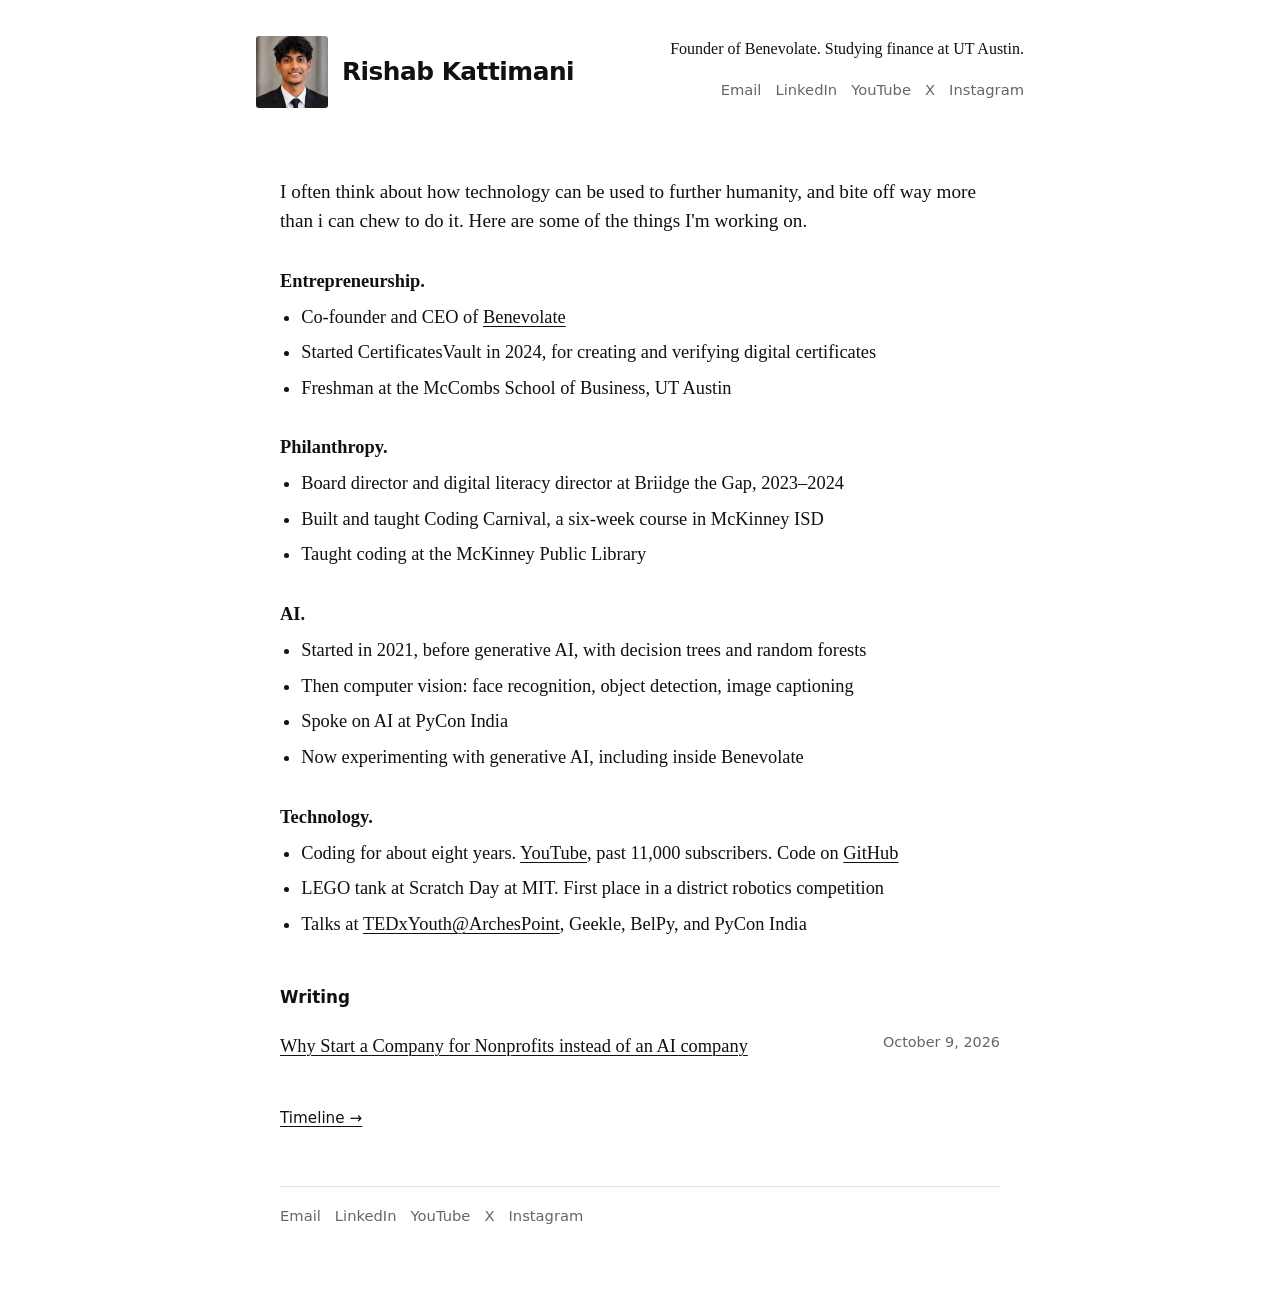
==== commit d87dd9a7: "Add files via upload" ====
--- a/index.html
+++ b/index.html
@@ -1,156 +1,151 @@
-<!doctype html>
-
-
-<html lang="en" data-redirect-timezone="1">
-<head>
-    <meta charset="utf-8">
-    
-    
-    <script>try{if(localStorage.get("__framer_force_showing_editorbar_since")){const n=document.createElement("link");n.rel = "modulepreload";n.href="https://framer.com/edit/init.mjs";document.head.appendChild(n)}}catch(e){}</script>
-    
-    
-    
-    <meta name="viewport" content="width=device-width">
-    <meta name="generator" content="Framer 842b0c0">
-    <title>Jax Orion</title>
-    <meta name="description" content="I’m a passionate web developer and UI/UX designer dedicated to building visually stunning and highly functional digital experiences. ">
-    <meta name="framer-search-index" content="https://framerusercontent.com/sites/32EoqaM34LMvkyqOz1FGAC/searchIndex-GUaORu064hJV.json">
-    <meta name="framer-search-index-fallback" content="https://framerusercontent.com/sites/32EoqaM34LMvkyqOz1FGAC/searchIndex-x6BQn41o0GAO.json">
-    <link href="https://framerusercontent.com/images/PgmQCPPOptWTiLEKvB2WqkkHGg.png" rel="icon" media="(prefers-color-scheme: light)">
-    <link href="https://framerusercontent.com/images/PgmQCPPOptWTiLEKvB2WqkkHGg.png" rel="icon" media="(prefers-color-scheme: dark)">
-    
-    <meta property="og:type" content="website">
-    <meta property="og:title" content="Jax Orion">
-    <meta property="og:description" content="I’m a passionate web developer and UI/UX designer dedicated to building visually stunning and highly functional digital experiences. ">
-    <meta property="og:image" content="https://framerusercontent.com/images/1ZWe0ORzHivAHSKF0BJnygpYEA.png">
-    
-    <meta name="twitter:card" content="summary_large_image">
-    <meta name="twitter:title" content="Jax Orion">
-    <meta name="twitter:description" content="I’m a passionate web developer and UI/UX designer dedicated to building visually stunning and highly functional digital experiences. ">
-    <meta name="twitter:image" content="https://framerusercontent.com/images/1ZWe0ORzHivAHSKF0BJnygpYEA.png">
-    
-    <style data-framer-font-css>/* cyrillic */
-@font-face {
-  font-family: 'Geist';
-  font-style: normal;
-  font-weight: 400;
-  font-display: swap;
-  src: url(https://fonts.gstatic.com/s/geist/v4/gyByhwUxId8gMEwYGFWfOw.woff2) format('woff2');
-  unicode-range: U+0301, U+0400-045F, U+0490-0491, U+04B0-04B1, U+2116;
-}
-/* latin-ext */
-@font-face {
-  font-family: 'Geist';
-  font-style: normal;
-  font-weight: 400;
-  font-display: swap;
-  src: url(https://fonts.gstatic.com/s/geist/v4/gyByhwUxId8gMEwSGFWfOw.woff2) format('woff2');
-  unicode-range: U+0100-02BA, U+02BD-02C5, U+02C7-02CC, U+02CE-02D7, U+02DD-02FF, U+0304, U+0308, U+0329, U+1D00-1DBF, U+1E00-1E9F, U+1EF2-1EFF, U+2020, U+20A0-20AB, U+20AD-20C0, U+2113, U+2C60-2C7F, U+A720-A7FF;
-}
-/* latin */
-@font-face {
-  font-family: 'Geist';
-  font-style: normal;
-  font-weight: 400;
-  font-display: swap;
-  src: url(https://fonts.gstatic.com/s/geist/v4/gyByhwUxId8gMEwcGFU.woff2) format('woff2');
-  unicode-range: U+0000-00FF, U+0131, U+0152-0153, U+02BB-02BC, U+02C6, U+02DA, U+02DC, U+0304, U+0308, U+0329, U+2000-206F, U+20AC, U+2122, U+2191, U+2193, U+2212, U+2215, U+FEFF, U+FFFD;
-}
-/* cyrillic */
-@font-face {
-  font-family: 'Geist';
-  font-style: normal;
-  font-weight: 500;
-  font-display: swap;
-  src: url(https://fonts.gstatic.com/s/geist/v4/gyByhwUxId8gMEwYGFWfOw.woff2) format('woff2');
-  unicode-range: U+0301, U+0400-045F, U+0490-0491, U+04B0-04B1, U+2116;
-}
-/* latin-ext */
-@font-face {
-  font-family: 'Geist';
-  font-style: normal;
-  font-weight: 500;
-  font-display: swap;
-  src: url(https://fonts.gstatic.com/s/geist/v4/gyByhwUxId8gMEwSGFWfOw.woff2) format('woff2');
-  unicode-range: U+0100-02BA, U+02BD-02C5, U+02C7-02CC, U+02CE-02D7, U+02DD-02FF, U+0304, U+0308, U+0329, U+1D00-1DBF, U+1E00-1E9F, U+1EF2-1EFF, U+2020, U+20A0-20AB, U+20AD-20C0, U+2113, U+2C60-2C7F, U+A720-A7FF;
-}
-/* latin */
-@font-face {
-  font-family: 'Geist';
-  font-style: normal;
-  font-weight: 500;
-  font-display: swap;
-  src: url(https://fonts.gstatic.com/s/geist/v4/gyByhwUxId8gMEwcGFU.woff2) format('woff2');
-  unicode-range: U+0000-00FF, U+0131, U+0152-0153, U+02BB-02BC, U+02C6, U+02DA, U+02DC, U+0304, U+0308, U+0329, U+2000-206F, U+20AC, U+2122, U+2191, U+2193, U+2212, U+2215, U+FEFF, U+FFFD;
-}
-/* cyrillic */
-@font-face {
-  font-family: 'Geist';
-  font-style: normal;
-  font-weight: 700;
-  font-display: swap;
-  src: url(https://fonts.gstatic.com/s/geist/v4/gyByhwUxId8gMEwYGFWfOw.woff2) format('woff2');
-  unicode-range: U+0301, U+0400-045F, U+0490-0491, U+04B0-04B1, U+2116;
-}
-/* latin-ext */
-@font-face {
-  font-family: 'Geist';
-  font-style: normal;
-  font-weight: 700;
-  font-display: swap;
-  src: url(https://fonts.gstatic.com/s/geist/v4/gyByhwUxId8gMEwSGFWfOw.woff2) format('woff2');
-  unicode-range: U+0100-02BA, U+02BD-02C5, U+02C7-02CC, U+02CE-02D7, U+02DD-02FF, U+0304, U+0308, U+0329, U+1D00-1DBF, U+1E00-1E9F, U+1EF2-1EFF, U+2020, U+20A0-20AB, U+20AD-20C0, U+2113, U+2C60-2C7F, U+A720-A7FF;
-}
-/* latin */
-@font-face {
-  font-family: 'Geist';
-  font-style: normal;
-  font-weight: 700;
-  font-display: swap;
-  src: url(https://fonts.gstatic.com/s/geist/v4/gyByhwUxId8gMEwcGFU.woff2) format('woff2');
-  unicode-range: U+0000-00FF, U+0131, U+0152-0153, U+02BB-02BC, U+02C6, U+02DA, U+02DC, U+0304, U+0308, U+0329, U+2000-206F, U+20AC, U+2122, U+2191, U+2193, U+2212, U+2215, U+FEFF, U+FFFD;
-}
-
-@font-face { font-family: "Inter"; src: url("https://framerusercontent.com/assets/5vvr9Vy74if2I6bQbJvbw7SY1pQ.woff2"); font-display: swap; font-style: normal; font-weight: 400; unicode-range: U+0460-052F, U+1C80-1C88, U+20B4, U+2DE0-2DFF, U+A640-A69F, U+FE2E-FE2F }
-@font-face { font-family: "Inter"; src: url("https://framerusercontent.com/assets/EOr0mi4hNtlgWNn9if640EZzXCo.woff2"); font-display: swap; font-style: normal; font-weight: 400; unicode-range: U+0301, U+0400-045F, U+0490-0491, U+04B0-04B1, U+2116 }
-@font-face { font-family: "Inter"; src: url("https://framerusercontent.com/assets/Y9k9QrlZAqio88Klkmbd8VoMQc.woff2"); font-display: swap; font-style: normal; font-weight: 400; unicode-range: U+1F00-1FFF }
-@font-face { font-family: "Inter"; src: url("https://framerusercontent.com/assets/OYrD2tBIBPvoJXiIHnLoOXnY9M.woff2"); font-display: swap; font-style: normal; font-weight: 400; unicode-range: U+0370-03FF }
-@font-face { font-family: "Inter"; src: url("https://framerusercontent.com/assets/JeYwfuaPfZHQhEG8U5gtPDZ7WQ.woff2"); font-display: swap; font-style: normal; font-weight: 400; unicode-range: U+0100-024F, U+0259, U+1E00-1EFF, U+2020, U+20A0-20AB, U+20AD-20CF, U+2113, U+2C60-2C7F, U+A720-A7FF }
-@font-face { font-family: "Inter"; src: url("https://framerusercontent.com/assets/GrgcKwrN6d3Uz8EwcLHZxwEfC4.woff2"); font-display: swap; font-style: normal; font-weight: 400; unicode-range: U+0000-00FF, U+0131, U+0152-0153, U+02BB-02BC, U+02C6, U+02DA, U+02DC, U+2000-206F, U+2070, U+2074-207E, U+2080-208E, U+20AC, U+2122, U+2191, U+2193, U+2212, U+2215, U+FEFF, U+FFFD }
-@font-face { font-family: "Inter"; src: url("https://framerusercontent.com/assets/b6Y37FthZeALduNqHicBT6FutY.woff2"); font-display: swap; font-style: normal; font-weight: 400; unicode-range: U+0102-0103, U+0110-0111, U+0128-0129, U+0168-0169, U+01A0-01A1, U+01AF-01B0, U+1EA0-1EF9, U+20AB }
-@font-face { font-family: "Inter"; src: url("https://framerusercontent.com/assets/vQyevYAyHtARFwPqUzQGpnDs.woff2"); font-display: swap; font-style: normal; font-weight: 400; unicode-range: U+0000-00FF, U+0131, U+0152-0153, U+02BB-02BC, U+02C6, U+02DA, U+02DC, U+2000-206F, U+2074, U+20AC, U+2122, U+2191, U+2193, U+2212, U+2215, U+FEFF, U+FFFD }
-@font-face { font-family: "Geist Placeholder"; src: local("Arial"); ascent-override: 94.47%; descent-override: 27.73%; line-gap-override: 0.00%; size-adjust: 106.39% }
-@font-face { font-family: "Inter Placeholder"; src: local("Arial"); ascent-override: 89.79%; descent-override: 22.36%; line-gap-override: 0.00%; size-adjust: 107.89% }</style>
-    <link href="https://fonts.gstatic.com" rel="preconnect" crossorigin>
-    <meta name="robots" content="max-image-preview:large"><style data-framer-breakpoint-css>@media(min-width: 1200px){.hidden-72rtr7{display:none!important}}@media(min-width: 810px) and (max-width: 1199.98px){.hidden-skem9h{display:none!important}}@media(max-width: 809.98px){.hidden-rqbdp4{display:none!important}}@media(min-width: 1200px){.hidden-1m4yoau{display:none!important}}@media(min-width: 810px) and (max-width: 1199.98px){.hidden-13qqe1w{display:none!important}}@media(max-width: 809.98px){.hidden-45699p{display:none!important}}</style><style data-framer-css-ssr-minified data-framer-components="framer-lib-cursors-host framer-euu8c PropertyOverrides framer-Q2gKX framer-lib-combinedCSSRules framer-GUDGF framer-5aSBk framer-uD1OI framer-cdD2j framer-ScK8r framer-XAZ0H framer-tSXsm framer-eI4hk framer-RsIZ4 framer-lib-form-plain-text-input framer-Kd8bN framer-ielpx">html,body,#main{box-sizing:border-box;margin:0;padding:0}:root{-webkit-font-smoothing:antialiased;-moz-osx-font-smoothing:grayscale}*{box-sizing:border-box;-webkit-font-smoothing:inherit}h1,h2,h3,h4,h5,h6,p,figure{margin:0}body,input,textarea,select,button{font-family:sans-serif;font-size:12px}body{--token-29e0763e-941f-4cbc-9765-d7de17de9ea2:#000;--token-4ce8d2ea-bb2f-4ef1-9be8-c27a809cd684:#707070;--token-afc12c4e-22b8-4d3a-a848-829879fae208:#fff;--token-998bc241-698f-4791-9240-29b1fe4f85d1:#bababa;--token-cc8b6c72-994e-4a5b-831e-c3a336edd8d9:#c9c9c9;--token-beab68cf-a5ba-473e-87ce-38371a5b394c:#ebeced}@supports (z-index:calc(infinity)){#__framer-badge-container{--infinity:infinity}}#__framer-badge-container{pointer-events:none;width:100%;z-index:calc(var(--infinity,2147480000));justify-content:flex-end;padding:20px;display:flex;position:fixed;bottom:0}@supports (background:-webkit-named-image(i)) and (not (grid-template-rows:subgrid)){body{--framer-will-change-override:transform}}@supports (background:-webkit-named-image(i)) and (not (position-area:top right)){body{--framer-will-change-filter-override:filter}}[data-framer-component-type=Text] div div span,[data-framer-component-type=Text] a div span,[data-framer-component-type=Text] span span span,[data-framer-component-type=Text] p span span,[data-framer-component-type=Text] h1 span span,[data-framer-component-type=Text] h2 span span,[data-framer-component-type=Text] h3 span span,[data-framer-component-type=Text] h4 span span,[data-framer-component-type=Text] h5 span span,[data-framer-component-type=Text] h6 span span,[data-framer-component-type=Text] a{font-family:var(--font-family);font-style:var(--font-style);font-weight:min(calc(var(--framer-font-weight-increase,0) + var(--font-weight,400)),900);color:var(--text-color);letter-spacing:var(--letter-spacing);font-size:var(--font-size);text-transform:var(--text-transform);--text-decoration:var(--framer-text-decoration-style,solid)var(--framer-text-decoration,none)var(--framer-text-decoration-color,currentcolor)var(--framer-text-decoration-thickness,auto);--text-decoration-skip-ink:var(--framer-text-decoration-skip-ink);--text-underline-offset:var(--framer-text-decoration-offset);line-height:var(--line-height);--font-family:var(--framer-font-family);--font-style:var(--framer-font-style);--font-weight:var(--framer-font-weight);--text-color:var(--framer-text-color);--letter-spacing:var(--framer-letter-spacing);--font-size:var(--framer-font-size);--text-transform:var(--framer-text-transform);--line-height:var(--framer-line-height)}@supports not (color:color(display-p3 1 1 1)){p.framer-text,div.framer-text,h1.framer-text,h2.framer-text,h3.framer-text,h4.framer-text,h5.framer-text,h6.framer-text,li.framer-text,ol.framer-text,ul.framer-text,span.framer-text:not([data-text-fill]){color:var(--framer-blockquote-text-color-rgb,var(--framer-blockquote-text-color,var(--framer-text-color-rgb,var(--framer-text-color,#000))));-webkit-text-stroke-color:var(--framer-text-stroke-color-rgb,var(--framer-text-stroke-color,initial))}mark.framer-text{background-color:var(--framer-blockquote-text-background-color-rgb,var(--framer-blockquote-text-background-color,var(--framer-text-background-color-rgb,var(--framer-text-background-color,initial))))}}@supports not (color:color(display-p3 1 1 1)){code.framer-text,code.framer-text span.framer-text:not([data-text-fill]){color:var(--framer-blockquote-text-color-rgb,var(--framer-blockquote-text-color,var(--framer-code-text-color-rgb,var(--framer-code-text-color,var(--framer-text-color-rgb,var(--framer-text-color,#000))))))}}@supports not (color:color(display-p3 1 1 1)){a.framer-text,span.framer-text[data-nested-link]{color:var(--framer-blockquote-text-color-rgb,var(--framer-blockquote-text-color,var(--framer-link-text-color-rgb,var(--framer-link-text-color,var(--framer-text-color-rgb,var(--framer-text-color,#000))))));background-color:var(--framer-link-text-background-color-rgb,var(--framer-link-text-background-color,initial));-webkit-text-decoration-color:var(--framer-link-text-decoration-color-rgb,var(--framer-link-text-decoration-color,var(--framer-text-decoration-color-rgb,var(--framer-text-decoration-color,currentcolor))));text-decoration-color:var(--framer-link-text-decoration-color-rgb,var(--framer-link-text-decoration-color,var(--framer-text-decoration-color-rgb,var(--framer-text-decoration-color,currentcolor))))}}@supports not (color:color(display-p3 1 1 1)){code.framer-text a.framer-text,code.framer-text a.framer-text span.framer-text:not([data-text-fill]),code.framer-text span.framer-text[data-nested-link],code.framer-text span.framer-text[data-nested-link] span.framer-text:not([data-text-fill]){color:var(--framer-blockquote-text-color-rgb,var(--framer-blockquote-text-color,var(--framer-link-text-color-rgb,var(--framer-link-text-color,var(--framer-code-text-color-rgb,var(--framer-code-text-color,var(--framer-text-color-rgb,var(--framer-text-color,#000))))))))}}@supports not (color:color(display-p3 1 1 1)){a.framer-text:hover,span.framer-text[data-nested-link]:hover{color:var(--framer-link-hover-text-color-rgb,var(--framer-link-hover-text-color,var(--framer-blockquote-text-color-rgb,var(--framer-blockquote-text-color,var(--framer-link-text-color-rgb,var(--framer-link-text-color,var(--framer-text-color-rgb,var(--framer-text-color,#000))))))));background-color:var(--framer-link-hover-text-background-color-rgb,var(--framer-link-hover-text-background-color,var(--framer-link-text-background-color-rgb,var(--framer-link-text-background-color,var(--framer-text-background-color-rgb,var(--framer-text-background-color,initial))))));-webkit-text-decoration-color:var(--framer-link-hover-text-decoration-color-rgb,var(--framer-link-hover-text-decoration-color,var(--framer-link-text-decoration-color-rgb,var(--framer-link-text-decoration-color,var(--framer-text-decoration-color-rgb,var(--framer-text-decoration-color,currentcolor))))));text-decoration-color:var(--framer-link-hover-text-decoration-color-rgb,var(--framer-link-hover-text-decoration-color,var(--framer-link-text-decoration-color-rgb,var(--framer-link-text-decoration-color,var(--framer-text-decoration-color-rgb,var(--framer-text-decoration-color,currentcolor))))))}}@supports not (color:color(display-p3 1 1 1)){code.framer-text a.framer-text:hover,code.framer-text span.framer-text[data-nested-link]:hover{color:var(--framer-link-hover-text-color-rgb,var(--framer-link-hover-text-color,var(--framer-blockquote-text-color-rgb,var(--framer-blockquote-text-color,var(--framer-link-text-color-rgb,var(--framer-link-text-color,var(--framer-code-text-color-rgb,var(--framer-code-text-color,var(--framer-text-color-rgb,var(--framer-text-color,#000))))))))))}}@supports not (color:color(display-p3 1 1 1)){a.framer-text[data-framer-page-link-current],span.framer-text[data-framer-page-link-current]{color:var(--framer-link-current-text-color-rgb,var(--framer-link-current-text-color,var(--framer-link-text-color-rgb,var(--framer-link-text-color,var(--framer-text-color-rgb,var(--framer-text-color,#000))))));background-color:var(--framer-link-current-text-background-color-rgb,var(--framer-link-current-text-background-color,var(--framer-link-text-background-color-rgb,var(--framer-link-text-background-color,var(--framer-text-background-color-rgb,var(--framer-text-background-color,initial))))));-webkit-text-decoration-color:var(--framer-link-current-text-decoration-color-rgb,var(--framer-link-current-text-decoration-color,var(--framer-link-text-decoration-color-rgb,var(--framer-link-text-decoration-color,var(--framer-text-decoration-color-rgb,var(--framer-text-decoration-color,currentcolor))))));text-decoration-color:var(--framer-link-current-text-decoration-color-rgb,var(--framer-link-current-text-decoration-color,var(--framer-link-text-decoration-color-rgb,var(--framer-link-text-decoration-color,var(--framer-text-decoration-color-rgb,var(--framer-text-decoration-color,currentcolor))))))}}@supports not (color:color(display-p3 1 1 1)){code.framer-text a.framer-text[data-framer-page-link-current],code.framer-text a.framer-text[data-framer-page-link-current] span.framer-text:not([data-text-fill]),code.framer-text span.framer-text[data-framer-page-link-current],code.framer-text span.framer-text[data-framer-page-link-current] span.framer-text:not([data-text-fill]){color:var(--framer-link-current-text-color-rgb,var(--framer-link-current-text-color,var(--framer-link-text-color-rgb,var(--framer-link-text-color,var(--framer-code-text-color-rgb,var(--framer-code-text-color,var(--framer-text-color-rgb,var(--framer-text-color,#000))))))));background-color:var(--framer-link-current-text-background-color-rgb,var(--framer-link-current-text-background-color,var(--framer-link-text-background-color-rgb,var(--framer-link-text-background-color,var(--framer-text-background-color-rgb,var(--framer-text-background-color,initial))))))}}@supports not (color:color(display-p3 1 1 1)){a.framer-text[data-framer-page-link-current]:hover,span.framer-text[data-framer-page-link-current]:hover{color:var(--framer-link-hover-text-color-rgb,var(--framer-link-hover-text-color,var(--framer-link-current-text-color-rgb,var(--framer-link-current-text-color,var(--framer-link-text-color-rgb,var(--framer-link-text-color,var(--framer-code-text-color-rgb,var(--framer-code-text-color,var(--framer-text-color-rgb,var(--framer-text-color,#000))))))))));background-color:var(--framer-link-hover-text-background-color-rgb,var(--framer-link-hover-text-background-color,var(--framer-link-current-text-background-color-rgb,var(--framer-link-current-text-background-color,var(--framer-link-text-background-color-rgb,var(--framer-link-text-background-color,initial))))));-webkit-text-decoration-color:var(--framer-link-hover-text-decoration-color-rgb,var(--framer-link-hover-text-decoration-color,var(--framer-link-current-text-decoration-color-rgb,var(--framer-link-current-text-decoration-color,var(--framer-link-text-decoration-color-rgb,var(--framer-link-text-decoration-color,var(--framer-text-decoration-color-rgb,var(--framer-text-decoration-color,currentcolor))))))));text-decoration-color:var(--framer-link-hover-text-decoration-color-rgb,var(--framer-link-hover-text-decoration-color,var(--framer-link-current-text-decoration-color-rgb,var(--framer-link-current-text-decoration-color,var(--framer-link-text-decoration-color-rgb,var(--framer-link-text-decoration-color,var(--framer-text-decoration-color-rgb,var(--framer-text-decoration-color,currentcolor))))))))}}@supports not (color:color(display-p3 1 1 1)){code.framer-text a.framer-text[data-framer-page-link-current]:hover,code.framer-text a.framer-text[data-framer-page-link-current]:hover span.framer-text:not([data-text-fill]),code.framer-text span.framer-text[data-framer-page-link-current]:hover,code.framer-text span.framer-text[data-framer-page-link-current]:hover span.framer-text:not([data-text-fill]){color:var(--framer-link-hover-text-color-rgb,var(--framer-link-hover-text-color,var(--framer-link-current-text-color-rgb,var(--framer-link-current-text-color,var(--framer-link-text-color-rgb,var(--framer-link-text-color,var(--framer-code-text-color-rgb,var(--framer-code-text-color,var(--framer-text-color-rgb,var(--framer-text-color,#000))))))))));background-color:var(--framer-link-hover-text-background-color-rgb,var(--framer-link-hover-text-background-color,var(--framer-link-current-text-background-color-rgb,var(--framer-link-current-text-background-color,var(--framer-link-text-background-color-rgb,var(--framer-link-text-background-color,initial))))))}}@supports not (aspect-ratio:1){.framer-text-module:not([data-width=fit])[style*=aspect-ratio]{position:relative}.framer-text-module:not([data-width=fit])[style*=aspect-ratio]:before{content:"";padding-bottom:calc(100%/calc(var(--aspect-ratio)));display:block}.framer-text-module[data-width=fill]>:first-child,.framer-text-module:not([data-width=fit])[style*=aspect-ratio]>:first-child{height:100%;position:absolute;top:0;left:0}}@supports not (overflow:clip){:root{--overflow-clip-fallback:hidden}}@supports (background:-webkit-named-image(i)) and (not (contain-intrinsic-size:inherit)){div.framer-text,p.framer-text,h1.framer-text,h2.framer-text,h3.framer-text,h4.framer-text,h5.framer-text,h6.framer-text,ol.framer-text,ul.framer-text,li.framer-text,blockquote.framer-text,.framer-text.framer-image{display:var(--text-truncation-display-inline-for-safari-16,revert)}div.framer-text:after,p.framer-text:after,h1.framer-text:after,h2.framer-text:after,h3.framer-text:after,h4.framer-text:after,h5.framer-text:after,h6.framer-text:after,ol.framer-text:after,ul.framer-text:after,li.framer-text:after,blockquote.framer-text:after,.framer-text.framer-image:after{content:var(--text-truncation-line-break-for-safari-16);white-space:pre}.framer-text.framer-text-module,.framer-text.framer-table-wrapper{display:var(--text-truncation-display-none-for-safari-16,revert)}p.framer-text[data-text-fill]{display:var(--text-truncation-display-inline-for-safari-16,inline-block)}}@supports (corner-shape:superellipse(2)){:root{--one-if-corner-shape-supported:1}}.framer-cursor-none,.framer-cursor-none *{cursor:none!important}.framer-pointer-events-none,.framer-pointer-events-none *{pointer-events:none!important}@supports (aspect-ratio:1){body{--framer-aspect-ratio-supported:auto}}.framer-euu8c.framer-15een0e,.framer-euu8c .framer-15een0e{display:block}.framer-euu8c.framer-1m4yoau{--selection-background-color:var(--token-29e0763e-941f-4cbc-9765-d7de17de9ea2,#000);--selection-color:var(--token-afc12c4e-22b8-4d3a-a848-829879fae208,#fff);background-color:var(--token-beab68cf-a5ba-473e-87ce-38371a5b394c,#ebeced);flex-flow:column;place-content:center flex-start;align-items:center;gap:0;width:100%;height:min-content;padding:0;display:flex;position:relative;overflow:hidden}.framer-euu8c .framer-e5lm0g{height:calc(min(var(--framer-viewport-height,100vh),100%)*1);opacity:.1;pointer-events:none;position:var(--framer-canvas-fixed-position,fixed);z-index:1;flex:none;order:-1000;width:100%;top:0;left:0;overflow:visible}.framer-euu8c .framer-1hk5kn{bottom:calc(calc(100% - min(var(--framer-viewport-height,100%),100%)) + 62px);min-width:142px;height:min-content;min-height:36px;position:var(--framer-canvas-fixed-position,fixed);will-change:var(--framer-will-change-effect-override,transform);z-index:10;flex-flow:column;flex:none;order:-999;place-content:center;align-items:center;gap:5px;width:min-content;padding:0;display:flex;right:20px;overflow:visible}.framer-euu8c .framer-16eg1l1-container{bottom:calc(calc(100% - min(var(--framer-viewport-height,100%),100%)) + 30px);max-width:700px;height:auto;position:var(--framer-canvas-fixed-position,fixed);z-index:9;flex:none;order:-998;width:100%;left:50%;transform:translate(-50%)}.framer-euu8c .framer-190ucxe-container{height:calc(min(var(--framer-viewport-height,100%),100%)*1);pointer-events:none;position:var(--framer-canvas-fixed-position,fixed);z-index:10;flex:none;order:-997;width:100%;top:0;left:0}.framer-euu8c .framer-8q6s7b{background:0 0;flex-grow:1;width:0;height:0;margin:0;position:relative}.framer-euu8c .framer-13i8kj3-container{z-index:2;flex:none;order:1005;width:100%;height:auto;position:relative}[data-layout-template=true]>#overlay{margin-bottom:0}.framer-euu8c[data-selection=true] * ::selection{color:var(--selection-color,none);background-color:var(--selection-background-color,none)}.framer-euu8c [data-selection=true] * ::selection{color:var(--selection-color,none);background-color:var(--selection-background-color,none)}@media (max-width:809.98px){.framer-euu8c .framer-1hk5kn{min-height:187px}.framer-euu8c .framer-16eg1l1-container{bottom:calc(calc(100% - min(var(--framer-viewport-height,100%),100%)) + 40px);transform:unset;width:unset;left:16px;right:16px}}.ssr-variant{display:contents}@supports (aspect-ratio:1){body{--framer-aspect-ratio-supported:auto}}.framer-Q2gKX.framer-z28zk3,.framer-Q2gKX .framer-z28zk3{display:block}.framer-Q2gKX.framer-1q7wsau{flex-flow:row;place-content:center;align-items:center;gap:5px;width:700px;height:min-content;padding:5px;display:flex;position:relative;overflow:visible}.framer-Q2gKX .framer-1a2xv6j{flex-flow:row;flex:1 0 0;place-content:center space-between;align-self:stretch;align-items:center;width:1px;height:auto;padding:0 30px;display:flex;position:relative;overflow:visible}.framer-Q2gKX .framer-1gnrpwp,.framer-Q2gKX .framer-1f070k9,.framer-Q2gKX .framer-1hifxpm,.framer-Q2gKX .framer-148yiy6{will-change:var(--framer-will-change-effect-override,transform);flex-flow:row;flex:none;place-content:center;align-items:center;gap:0;width:min-content;height:min-content;padding:10px;text-decoration:none;display:flex;position:relative;overflow:hidden}.framer-Q2gKX .framer-hxr82y,.framer-Q2gKX .framer-b1bjlr{aspect-ratio:1;height:var(--framer-aspect-ratio-supported,24px);flex:none;width:24px;position:relative}.framer-Q2gKX .framer-1a0j2nf,.framer-Q2gKX .framer-qvy1y5,.framer-Q2gKX .framer-1av4572,.framer-Q2gKX .framer-oempx2{will-change:var(--framer-will-change-override,transform);flex-flow:column;place-content:center;align-items:center;gap:0;width:min-content;height:min-content;padding:12px 20px;display:flex;position:relative;overflow:hidden}.framer-Q2gKX .framer-1q9066y,.framer-Q2gKX .framer-16lxhh1,.framer-Q2gKX .framer-1ix7bjo,.framer-Q2gKX .framer-3bu7uv{white-space:pre;flex:none;width:auto;height:auto;position:relative}.framer-Q2gKX .framer-19fjw4p,.framer-Q2gKX .framer-1uoxh55{flex:none;width:24px;height:24px;position:relative}.framer-Q2gKX .framer-1hu68y7-container{flex:none;width:195px;height:auto;position:relative}.framer-Q2gKX.framer-v-9g0hfx.framer-1q7wsau{width:390px}.framer-Q2gKX.framer-v-9g0hfx .framer-1a2xv6j{padding:0 16px}body{--framer-will-change-override:none}@supports (background:-webkit-named-image(i)) and (not (grid-template-rows:subgrid)){body{--framer-will-change-override:transform}}body{--framer-will-change-filter-override:none}@supports (background:-webkit-named-image(i)) and (not (position-area:top right)){body{--framer-will-change-filter-override:filter}}[data-framer-component-type]{position:absolute}[data-framer-component-type=Text]{cursor:inherit}[data-framer-component-text-autosized] *{white-space:pre}[data-framer-component-type=Text]>*{text-align:var(--framer-text-alignment,start)}[data-framer-component-type=Text] span span,[data-framer-component-type=Text] p span,[data-framer-component-type=Text] h1 span,[data-framer-component-type=Text] h2 span,[data-framer-component-type=Text] h3 span,[data-framer-component-type=Text] h4 span,[data-framer-component-type=Text] h5 span,[data-framer-component-type=Text] h6 span{display:block}[data-framer-component-type=Text] span span span,[data-framer-component-type=Text] p span span,[data-framer-component-type=Text] h1 span span,[data-framer-component-type=Text] h2 span span,[data-framer-component-type=Text] h3 span span,[data-framer-component-type=Text] h4 span span,[data-framer-component-type=Text] h5 span span,[data-framer-component-type=Text] h6 span span{display:unset}[data-framer-component-type=Text] div div span,[data-framer-component-type=Text] a div span,[data-framer-component-type=Text] span span span,[data-framer-component-type=Text] p span span,[data-framer-component-type=Text] h1 span span,[data-framer-component-type=Text] h2 span span,[data-framer-component-type=Text] h3 span span,[data-framer-component-type=Text] h4 span span,[data-framer-component-type=Text] h5 span span,[data-framer-component-type=Text] h6 span span,[data-framer-component-type=Text] a{font-family:var(--font-family);font-style:var(--font-style);font-weight:min(calc(var(--framer-font-weight-increase,0) + var(--font-weight,400)),900);color:var(--text-color);letter-spacing:var(--letter-spacing);font-size:var(--font-size);text-transform:var(--text-transform);--text-decoration:var(--framer-text-decoration-style,solid)var(--framer-text-decoration,none)var(--framer-text-decoration-color,currentcolor)var(--framer-text-decoration-thickness,auto);--text-decoration-skip-ink:var(--framer-text-decoration-skip-ink);--text-underline-offset:var(--framer-text-decoration-offset);line-height:var(--line-height);--font-family:var(--framer-font-family);--font-style:var(--framer-font-style);--font-weight:var(--framer-font-weight);--text-color:var(--framer-text-color);--letter-spacing:var(--framer-letter-spacing);--font-size:var(--framer-font-size);--text-transform:var(--framer-text-transform);--line-height:var(--framer-line-height)}[data-framer-component-type=Text] a,[data-framer-component-type=Text] a div span,[data-framer-component-type=Text] a span span span,[data-framer-component-type=Text] a p span span,[data-framer-component-type=Text] a h1 span span,[data-framer-component-type=Text] a h2 span span,[data-framer-component-type=Text] a h3 span span,[data-framer-component-type=Text] a h4 span span,[data-framer-component-type=Text] a h5 span span,[data-framer-component-type=Text] a h6 span span{--font-family:var(--framer-link-font-family,var(--framer-font-family));--font-style:var(--framer-link-font-style,var(--framer-font-style));--font-weight:var(--framer-link-font-weight,var(--framer-font-weight));--text-color:var(--framer-link-text-color,var(--framer-text-color));--font-size:var(--framer-link-font-size,var(--framer-font-size));--text-transform:var(--framer-link-text-transform,var(--framer-text-transform));--text-decoration:var(--framer-link-text-decoration-style,var(--framer-text-decoration-style,solid))var(--framer-link-text-decoration,var(--framer-text-decoration,none))var(--framer-link-text-decoration-color,var(--framer-text-decoration-color,currentcolor))var(--framer-link-text-decoration-thickness,var(--framer-text-decoration-thickness,auto));--text-decoration-skip-ink:var(--framer-link-text-decoration-skip-ink,var(--framer-text-decoration-skip-ink));--text-underline-offset:var(--framer-link-text-decoration-offset,var(--framer-text-decoration-offset))}[data-framer-component-type=Text] a:hover,[data-framer-component-type=Text] a div span:hover,[data-framer-component-type=Text] a span span span:hover,[data-framer-component-type=Text] a p span span:hover,[data-framer-component-type=Text] a h1 span span:hover,[data-framer-component-type=Text] a h2 span span:hover,[data-framer-component-type=Text] a h3 span span:hover,[data-framer-component-type=Text] a h4 span span:hover,[data-framer-component-type=Text] a h5 span span:hover,[data-framer-component-type=Text] a h6 span span:hover{--font-family:var(--framer-link-hover-font-family,var(--framer-link-font-family,var(--framer-font-family)));--font-style:var(--framer-link-hover-font-style,var(--framer-link-font-style,var(--framer-font-style)));--font-weight:var(--framer-link-hover-font-weight,var(--framer-link-font-weight,var(--framer-font-weight)));--text-color:var(--framer-link-hover-text-color,var(--framer-link-text-color,var(--framer-text-color)));--font-size:var(--framer-link-hover-font-size,var(--framer-link-font-size,var(--framer-font-size)));--text-transform:var(--framer-link-hover-text-transform,var(--framer-link-text-transform,var(--framer-text-transform)));--text-decoration:var(--framer-link-hover-text-decoration-style,var(--framer-link-text-decoration-style,var(--framer-text-decoration-style,solid)))var(--framer-link-hover-text-decoration,var(--framer-link-text-decoration,var(--framer-text-decoration,none)))var(--framer-link-hover-text-decoration-color,var(--framer-link-text-decoration-color,var(--framer-text-decoration-color,currentcolor)))var(--framer-link-hover-text-decoration-thickness,var(--framer-link-text-decoration-thickness,var(--framer-text-decoration-thickness,auto)));--text-decoration-skip-ink:var(--framer-link-hover-text-decoration-skip-ink,var(--framer-link-text-decoration-skip-ink,var(--framer-text-decoration-skip-ink)));--text-underline-offset:var(--framer-link-hover-text-decoration-offset,var(--framer-link-text-decoration-offset,var(--framer-text-decoration-offset)))}[data-framer-component-type=Text].isCurrent a,[data-framer-component-type=Text].isCurrent a div span,[data-framer-component-type=Text].isCurrent a span span span,[data-framer-component-type=Text].isCurrent a p span span,[data-framer-component-type=Text].isCurrent a h1 span span,[data-framer-component-type=Text].isCurrent a h2 span span,[data-framer-component-type=Text].isCurrent a h3 span span,[data-framer-component-type=Text].isCurrent a h4 span span,[data-framer-component-type=Text].isCurrent a h5 span span,[data-framer-component-type=Text].isCurrent a h6 span span{--font-family:var(--framer-link-current-font-family,var(--framer-link-font-family,var(--framer-font-family)));--font-style:var(--framer-link-current-font-style,var(--framer-link-font-style,var(--framer-font-style)));--font-weight:var(--framer-link-current-font-weight,var(--framer-link-font-weight,var(--framer-font-weight)));--text-color:var(--framer-link-current-text-color,var(--framer-link-text-color,var(--framer-text-color)));--font-size:var(--framer-link-current-font-size,var(--framer-link-font-size,var(--framer-font-size)));--text-transform:var(--framer-link-current-text-transform,var(--framer-link-text-transform,var(--framer-text-transform)));--text-decoration:var(--framer-link-current-text-decoration-style,var(--framer-link-text-decoration-style,var(--framer-text-decoration-style,solid)))var(--framer-link-current-text-decoration,var(--framer-link-text-decoration,var(--framer-text-decoration,none)))var(--framer-link-current-text-decoration-color,var(--framer-link-text-decoration-color,var(--framer-text-decoration-color,currentcolor)))var(--framer-link-current-text-decoration-thickness,var(--framer-link-text-decoration-thickness,var(--framer-text-decoration-thickness,auto)));--text-decoration-skip-ink:var(--framer-link-current-text-decoration-skip-ink,var(--framer-link-text-decoration-skip-ink,var(--framer-text-decoration-skip-ink)));--text-underline-offset:var(--framer-link-current-text-decoration-offset,var(--framer-link-text-decoration-offset,var(--framer-text-decoration-offset)))}[data-framer-component-type=RichTextContainer]{outline:none;flex-direction:column;flex-shrink:0;justify-content:flex-start;display:flex}p.framer-text,div.framer-text,figure.framer-text,h1.framer-text,h2.framer-text,h3.framer-text,h4.framer-text,h5.framer-text,h6.framer-text,ol.framer-text,ul.framer-text{margin:0;padding:0}p.framer-text,div.framer-text,h1.framer-text,h2.framer-text,h3.framer-text,h4.framer-text,h5.framer-text,h6.framer-text,li.framer-text,ol.framer-text,ul.framer-text,mark.framer-text,span.framer-text:not([data-text-fill]){font-family:var(--framer-blockquote-font-family,var(--framer-font-family,Inter,Inter Placeholder,sans-serif));font-style:var(--framer-blockquote-font-style,var(--framer-font-style,normal));font-weight:var(--framer-blockquote-font-weight,var(--framer-font-weight,400));color:var(--framer-blockquote-text-color,var(--framer-text-color,#000));font-size:calc(var(--framer-blockquote-font-size,var(--framer-font-size,16px))*var(--framer-font-size-scale,1));letter-spacing:var(--framer-blockquote-letter-spacing,var(--framer-letter-spacing,0));text-transform:var(--framer-blockquote-text-transform,var(--framer-text-transform,none));-webkit-text-decoration-line:var(--framer-blockquote-text-decoration,var(--framer-text-decoration,initial));text-decoration-line:var(--framer-blockquote-text-decoration,var(--framer-text-decoration,initial));-webkit-text-decoration-style:var(--framer-blockquote-text-decoration-style,var(--framer-text-decoration-style,initial));text-decoration-style:var(--framer-blockquote-text-decoration-style,var(--framer-text-decoration-style,initial));-webkit-text-decoration-color:var(--framer-blockquote-text-decoration-color,var(--framer-text-decoration-color,initial));text-decoration-color:var(--framer-blockquote-text-decoration-color,var(--framer-text-decoration-color,initial));text-decoration-thickness:var(--framer-blockquote-text-decoration-thickness,var(--framer-text-decoration-thickness,initial));text-decoration-skip-ink:var(--framer-blockquote-text-decoration-skip-ink,var(--framer-text-decoration-skip-ink,initial));text-underline-offset:var(--framer-blockquote-text-decoration-offset,var(--framer-text-decoration-offset,initial));line-height:var(--framer-blockquote-line-height,var(--framer-line-height,1.2em));text-align:var(--framer-blockquote-text-alignment,var(--framer-text-alignment,start));-webkit-text-stroke-width:var(--framer-text-stroke-width,initial);-webkit-text-stroke-color:var(--framer-text-stroke-color,initial);-moz-font-feature-settings:var(--framer-font-open-type-features,initial);-webkit-font-feature-settings:var(--framer-font-open-type-features,initial);font-feature-settings:var(--framer-font-open-type-features,initial);font-variation-settings:var(--framer-font-variation-axes,normal);text-wrap:var(--framer-text-wrap-override,var(--framer-text-wrap))}mark.framer-text,p.framer-text,div.framer-text,h1.framer-text,h2.framer-text,h3.framer-text,h4.framer-text,h5.framer-text,h6.framer-text,li.framer-text,ol.framer-text,ul.framer-text{background-color:var(--framer-blockquote-text-background-color,var(--framer-text-background-color,initial));border-radius:var(--framer-blockquote-text-background-radius,var(--framer-text-background-radius,initial));corner-shape:var(--framer-blockquote-text-background-corner-shape,var(--framer-text-background-corner-shape,initial));padding:var(--framer-blockquote-text-background-padding,var(--framer-text-background-padding,initial))}@supports not (color:color(display-p3 1 1 1)){p.framer-text,div.framer-text,h1.framer-text,h2.framer-text,h3.framer-text,h4.framer-text,h5.framer-text,h6.framer-text,li.framer-text,ol.framer-text,ul.framer-text,span.framer-text:not([data-text-fill]){color:var(--framer-blockquote-text-color-rgb,var(--framer-blockquote-text-color,var(--framer-text-color-rgb,var(--framer-text-color,#000))));-webkit-text-stroke-color:var(--framer-text-stroke-color-rgb,var(--framer-text-stroke-color,initial))}mark.framer-text{background-color:var(--framer-blockquote-text-background-color-rgb,var(--framer-blockquote-text-background-color,var(--framer-text-background-color-rgb,var(--framer-text-background-color,initial))))}}.framer-fit-text .framer-text{white-space:nowrap;white-space-collapse:preserve}strong.framer-text{font-family:var(--framer-blockquote-font-family-bold,var(--framer-font-family-bold));font-style:var(--framer-blockquote-font-style-bold,var(--framer-font-style-bold));font-weight:var(--framer-blockquote-font-weight-bold,var(--framer-font-weight-bold,bolder));font-variation-settings:var(--framer-blockquote-font-variation-axes-bold,var(--framer-font-variation-axes-bold))}em.framer-text{font-family:var(--framer-blockquote-font-family-italic,var(--framer-font-family-italic));font-style:var(--framer-blockquote-font-style-italic,var(--framer-font-style-italic,italic));font-weight:var(--framer-blockquote-font-weight-italic,var(--framer-font-weight-italic));font-variation-settings:var(--framer-blockquote-font-variation-axes-italic,var(--framer-font-variation-axes-italic))}em.framer-text>strong.framer-text{font-family:var(--framer-blockquote-font-family-bold-italic,var(--framer-font-family-bold-italic));font-style:var(--framer-blockquote-font-style-bold-italic,var(--framer-font-style-bold-italic,italic));font-weight:var(--framer-blockquote-font-weight-bold-italic,var(--framer-font-weight-bold-italic,bolder));font-variation-settings:var(--framer-blockquote-font-variation-axes-bold-italic,var(--framer-font-variation-axes-bold-italic))}p.framer-text:not(:first-child),div.framer-text:not(:first-child),h1.framer-text:not(:first-child),h2.framer-text:not(:first-child),h3.framer-text:not(:first-child),h4.framer-text:not(:first-child),h5.framer-text:not(:first-child),h6.framer-text:not(:first-child),ol.framer-text:not(:first-child),ul.framer-text:not(:first-child),blockquote.framer-text:not(:first-child),table.framer-text:not(:first-child),figure.framer-text:not(:first-child),.framer-image.framer-text:not(:first-child){margin-top:var(--framer-blockquote-paragraph-spacing,var(--framer-paragraph-spacing,0))}li.framer-text>ul.framer-text:nth-child(2),li.framer-text>ol.framer-text:nth-child(2){margin-top:0}.framer-text[data-text-fill]{-webkit-text-fill-color:transparent;padding:max(0em,calc(calc(1.3em - var(--framer-blockquote-line-height,var(--framer-line-height,1.3em)))/2));margin:min(0em,calc(calc(1.3em - var(--framer-blockquote-line-height,var(--framer-line-height,1.3em)))/-2));-webkit-background-clip:text;background-clip:text;display:inline-block}code.framer-text,code.framer-text span.framer-text:not([data-text-fill]){font-family:var(--framer-code-font-family,var(--framer-font-family,Inter,Inter Placeholder,sans-serif));font-style:var(--framer-blockquote-font-style,var(--framer-code-font-style,var(--framer-font-style,normal)));font-weight:var(--framer-blockquote-font-weight,var(--framer-code-font-weight,var(--framer-font-weight,400)));color:var(--framer-blockquote-text-color,var(--framer-code-text-color,var(--framer-text-color,#000)));font-size:calc(var(--framer-blockquote-font-size,var(--framer-font-size,16px))*var(--framer-font-size-scale,1));letter-spacing:var(--framer-blockquote-letter-spacing,var(--framer-letter-spacing,0));line-height:var(--framer-blockquote-line-height,var(--framer-line-height,1.2em))}@supports not (color:color(display-p3 1 1 1)){code.framer-text,code.framer-text span.framer-text:not([data-text-fill]){color:var(--framer-blockquote-text-color-rgb,var(--framer-blockquote-text-color,var(--framer-code-text-color-rgb,var(--framer-code-text-color,var(--framer-text-color-rgb,var(--framer-text-color,#000))))))}}blockquote.framer-text{unicode-bidi:initial;margin-block-start:initial;margin-block-end:initial;margin-inline-start:initial;margin-inline-end:initial}a.framer-text,a.framer-text span.framer-text:not([data-text-fill]),span.framer-text[data-nested-link],span.framer-text[data-nested-link] span.framer-text:not([data-text-fill]){color:inherit;font-family:var(--framer-blockquote-font-family,var(--framer-link-font-family,var(--framer-font-family,Inter,Inter Placeholder,sans-serif)));font-style:var(--framer-blockquote-font-style,var(--framer-link-font-style,var(--framer-font-style,normal)));font-weight:var(--framer-blockquote-font-weight,var(--framer-link-font-weight,var(--framer-font-weight,400)));font-size:calc(var(--framer-blockquote-font-size,var(--framer-font-size,16px))*var(--framer-font-size-scale,1));text-transform:var(--framer-blockquote-text-transform,var(--framer-link-text-transform,var(--framer-text-transform,none)));cursor:var(--framer-custom-cursors,pointer);background-color:initial;border-radius:var(--framer-link-text-background-radius,initial);corner-shape:var(--framer-link-text-background-corner-shape,initial);padding:var(--framer-link-text-background-padding,initial)}a.framer-text,span.framer-text[data-nested-link]{color:var(--framer-blockquote-text-color,var(--framer-link-text-color,var(--framer-text-color,#000)));-webkit-text-decoration-line:var(--framer-blockquote-text-decoration,var(--framer-link-text-decoration,var(--framer-text-decoration,initial)));text-decoration-line:var(--framer-blockquote-text-decoration,var(--framer-link-text-decoration,var(--framer-text-decoration,initial)));-webkit-text-decoration-style:var(--framer-blockquote-text-decoration-style,var(--framer-link-text-decoration-style,var(--framer-text-decoration-style,initial)));text-decoration-style:var(--framer-blockquote-text-decoration-style,var(--framer-link-text-decoration-style,var(--framer-text-decoration-style,initial)));-webkit-text-decoration-color:var(--framer-blockquote-text-decoration-color,var(--framer-link-text-decoration-color,var(--framer-text-decoration-color,initial)));text-decoration-color:var(--framer-blockquote-text-decoration-color,var(--framer-link-text-decoration-color,var(--framer-text-decoration-color,initial)));text-decoration-thickness:var(--framer-blockquote-text-decoration-thickness,var(--framer-link-text-decoration-thickness,var(--framer-text-decoration-thickness,initial)));text-decoration-skip-ink:var(--framer-blockquote-text-decoration-skip-ink,var(--framer-link-text-decoration-skip-ink,var(--framer-text-decoration-skip-ink,initial)));text-underline-offset:var(--framer-blockquote-text-decoration-offset,var(--framer-link-text-decoration-offset,var(--framer-text-decoration-offset,initial)));background-color:var(--framer-link-text-background-color,initial)}@supports not (color:color(display-p3 1 1 1)){a.framer-text,span.framer-text[data-nested-link]{color:var(--framer-blockquote-text-color-rgb,var(--framer-blockquote-text-color,var(--framer-link-text-color-rgb,var(--framer-link-text-color,var(--framer-text-color-rgb,var(--framer-text-color,#000))))));background-color:var(--framer-link-text-background-color-rgb,var(--framer-link-text-background-color,initial));-webkit-text-decoration-color:var(--framer-link-text-decoration-color-rgb,var(--framer-link-text-decoration-color,var(--framer-text-decoration-color-rgb,var(--framer-text-decoration-color,currentcolor))));text-decoration-color:var(--framer-link-text-decoration-color-rgb,var(--framer-link-text-decoration-color,var(--framer-text-decoration-color-rgb,var(--framer-text-decoration-color,currentcolor))))}}code.framer-text a.framer-text,code.framer-text a.framer-text span.framer-text:not([data-text-fill]),code.framer-text span.framer-text[data-nested-link],code.framer-text span.framer-text[data-nested-link] span.framer-text:not([data-text-fill]){font-family:var(--framer-code-font-family,var(--framer-font-family,Inter,Inter Placeholder,sans-serif));font-style:var(--framer-blockquote-font-style,var(--framer-code-font-style,var(--framer-font-style,normal)));font-weight:var(--framer-blockquote-font-weight,var(--framer-code-font-weight,var(--framer-font-weight,400)));color:inherit;font-size:calc(var(--framer-blockquote-font-size,var(--framer-font-size,16px))*var(--framer-font-size-scale,1))}code.framer-text a.framer-text,code.framer-text span.framer-text[data-nested-link]{color:var(--framer-blockquote-text-color,var(--framer-link-text-color,var(--framer-code-text-color,var(--framer-text-color,#000))))}@supports not (color:color(display-p3 1 1 1)){code.framer-text a.framer-text,code.framer-text a.framer-text span.framer-text:not([data-text-fill]),code.framer-text span.framer-text[data-nested-link],code.framer-text span.framer-text[data-nested-link] span.framer-text:not([data-text-fill]){color:var(--framer-blockquote-text-color-rgb,var(--framer-blockquote-text-color,var(--framer-link-text-color-rgb,var(--framer-link-text-color,var(--framer-code-text-color-rgb,var(--framer-code-text-color,var(--framer-text-color-rgb,var(--framer-text-color,#000))))))))}}a.framer-text:hover,a.framer-text:hover span.framer-text:not([data-text-fill]),span.framer-text[data-nested-link]:hover,span.framer-text[data-nested-link]:hover span.framer-text:not([data-text-fill]){font-family:var(--framer-link-hover-font-family,var(--framer-blockquote-font-family,var(--framer-link-font-family,var(--framer-font-family,Inter,Inter Placeholder,sans-serif))));font-style:var(--framer-link-hover-font-style,var(--framer-blockquote-font-style,var(--framer-link-font-style,var(--framer-font-style,normal))));font-weight:var(--framer-link-hover-font-weight,var(--framer-blockquote-font-weight,var(--framer-link-font-weight,var(--framer-font-weight,400))));font-size:calc(var(--framer-link-hover-font-size,var(--framer-blockquote-font-size,var(--framer-font-size,16px)))*var(--framer-font-size-scale,1));text-transform:var(--framer-link-hover-text-transform,var(--framer-blockquote-text-transform,var(--framer-link-text-transform,var(--framer-text-transform,none))));border-radius:var(--framer-link-hover-text-background-radius,var(--framer-link-text-background-radius,var(--framer-text-background-radius,initial)));corner-shape:var(--framer-link-hover-text-background-corner-shape,var(--framer-link-text-background-corner-shape,var(--framer-text-background-corner-shape,initial)));padding:var(--framer-link-hover-text-background-padding,var(--framer-link-text-background-padding,var(--framer-text-background-padding,initial)))}a.framer-text:hover,span.framer-text[data-nested-link]:hover{color:var(--framer-link-hover-text-color,var(--framer-blockquote-text-color,var(--framer-link-text-color,var(--framer-text-color,#000))));-webkit-text-decoration-line:var(--framer-link-hover-text-decoration,var(--framer-blockquote-text-decoration,var(--framer-link-text-decoration,var(--framer-text-decoration,initial))));text-decoration-line:var(--framer-link-hover-text-decoration,var(--framer-blockquote-text-decoration,var(--framer-link-text-decoration,var(--framer-text-decoration,initial))));-webkit-text-decoration-style:var(--framer-link-hover-text-decoration-style,var(--framer-blockquote-text-decoration-style,var(--framer-link-text-decoration-style,var(--framer-text-decoration-style,initial))));text-decoration-style:var(--framer-link-hover-text-decoration-style,var(--framer-blockquote-text-decoration-style,var(--framer-link-text-decoration-style,var(--framer-text-decoration-style,initial))));-webkit-text-decoration-color:var(--framer-link-hover-text-decoration-color,var(--framer-blockquote-text-decoration-color,var(--framer-link-text-decoration-color,var(--framer-text-decoration-color,initial))));text-decoration-color:var(--framer-link-hover-text-decoration-color,var(--framer-blockquote-text-decoration-color,var(--framer-link-text-decoration-color,var(--framer-text-decoration-color,initial))));text-decoration-thickness:var(--framer-link-hover-text-decoration-thickness,var(--framer-blockquote-text-decoration-thickness,var(--framer-link-text-decoration-thickness,var(--framer-text-decoration-thickness,initial))));text-decoration-skip-ink:var(--framer-link-hover-text-decoration-skip-ink,var(--framer-blockquote-text-decoration-skip-ink,var(--framer-link-text-decoration-skip-ink,var(--framer-text-decoration-skip-ink,initial))));text-underline-offset:var(--framer-link-hover-text-decoration-offset,var(--framer-blockquote-text-decoration-offset,var(--framer-link-text-decoration-offset,var(--framer-text-decoration-offset,initial))));background-color:var(--framer-link-hover-text-background-color,var(--framer-link-text-background-color,var(--framer-text-background-color,initial)))}@supports not (color:color(display-p3 1 1 1)){a.framer-text:hover,span.framer-text[data-nested-link]:hover{color:var(--framer-link-hover-text-color-rgb,var(--framer-link-hover-text-color,var(--framer-blockquote-text-color-rgb,var(--framer-blockquote-text-color,var(--framer-link-text-color-rgb,var(--framer-link-text-color,var(--framer-text-color-rgb,var(--framer-text-color,#000))))))));background-color:var(--framer-link-hover-text-background-color-rgb,var(--framer-link-hover-text-background-color,var(--framer-link-text-background-color-rgb,var(--framer-link-text-background-color,var(--framer-text-background-color-rgb,var(--framer-text-background-color,initial))))));-webkit-text-decoration-color:var(--framer-link-hover-text-decoration-color-rgb,var(--framer-link-hover-text-decoration-color,var(--framer-link-text-decoration-color-rgb,var(--framer-link-text-decoration-color,var(--framer-text-decoration-color-rgb,var(--framer-text-decoration-color,currentcolor))))));text-decoration-color:var(--framer-link-hover-text-decoration-color-rgb,var(--framer-link-hover-text-decoration-color,var(--framer-link-text-decoration-color-rgb,var(--framer-link-text-decoration-color,var(--framer-text-decoration-color-rgb,var(--framer-text-decoration-color,currentcolor))))))}}code.framer-text a.framer-text:hover,code.framer-text span.framer-text[data-nested-link]:hover{color:var(--framer-link-hover-text-color,var(--framer-blockquote-text-color,var(--framer-link-text-color,var(--framer-code-text-color,var(--framer-text-color,#000)))))}@supports not (color:color(display-p3 1 1 1)){code.framer-text a.framer-text:hover,code.framer-text span.framer-text[data-nested-link]:hover{color:var(--framer-link-hover-text-color-rgb,var(--framer-link-hover-text-color,var(--framer-blockquote-text-color-rgb,var(--framer-blockquote-text-color,var(--framer-link-text-color-rgb,var(--framer-link-text-color,var(--framer-code-text-color-rgb,var(--framer-code-text-color,var(--framer-text-color-rgb,var(--framer-text-color,#000))))))))))}}a.framer-text[data-framer-page-link-current],a.framer-text[data-framer-page-link-current] span.framer-text:not([data-text-fill]),span.framer-text[data-framer-page-link-current],span.framer-text[data-framer-page-link-current] span.framer-text:not([data-text-fill]){font-family:var(--framer-link-current-font-family,var(--framer-link-font-family,var(--framer-font-family,Inter,Inter Placeholder,sans-serif)));font-style:var(--framer-link-current-font-style,var(--framer-link-font-style,var(--framer-font-style,normal)));font-weight:var(--framer-link-current-font-weight,var(--framer-link-font-weight,var(--framer-font-weight,400)));font-size:calc(var(--framer-link-current-font-size,var(--framer-link-font-size,var(--framer-font-size,16px)))*var(--framer-font-size-scale,1));text-transform:var(--framer-link-current-text-transform,var(--framer-link-text-transform,var(--framer-text-transform,none)));border-radius:var(--framer-link-current-text-background-radius,var(--framer-link-text-background-radius,initial));corner-shape:var(--framer-link-current-text-background-corner-shape,var(--framer-link-text-background-corner-shape,initial));padding:var(--framer-link-current-text-background-padding,var(--framer-link-text-background-padding,initial))}a.framer-text[data-framer-page-link-current],span.framer-text[data-framer-page-link-current]{color:var(--framer-link-current-text-color,var(--framer-link-text-color,var(--framer-text-color,#000)));-webkit-text-decoration-line:var(--framer-link-current-text-decoration,var(--framer-link-text-decoration,var(--framer-text-decoration,initial)));text-decoration-line:var(--framer-link-current-text-decoration,var(--framer-link-text-decoration,var(--framer-text-decoration,initial)));-webkit-text-decoration-style:var(--framer-link-current-text-decoration-style,var(--framer-link-text-decoration-style,var(--framer-text-decoration-style,initial)));text-decoration-style:var(--framer-link-current-text-decoration-style,var(--framer-link-text-decoration-style,var(--framer-text-decoration-style,initial)));-webkit-text-decoration-color:var(--framer-link-current-text-decoration-color,var(--framer-link-text-decoration-color,var(--framer-text-decoration-color,initial)));text-decoration-color:var(--framer-link-current-text-decoration-color,var(--framer-link-text-decoration-color,var(--framer-text-decoration-color,initial)));text-decoration-thickness:var(--framer-link-current-text-decoration-thickness,var(--framer-link-text-decoration-thickness,var(--framer-text-decoration-thickness,initial)));text-decoration-skip-ink:var(--framer-link-current-text-decoration-skip-ink,var(--framer-link-text-decoration-skip-ink,var(--framer-text-decoration-skip-ink,initial)));text-underline-offset:var(--framer-link-current-text-decoration-offset,var(--framer-link-text-decoration-offset,var(--framer-text-decoration-offset,initial)));background-color:var(--framer-link-current-text-background-color,var(--framer-link-text-background-color,var(--framer-text-background-color,initial)))}@supports not (color:color(display-p3 1 1 1)){a.framer-text[data-framer-page-link-current],span.framer-text[data-framer-page-link-current]{color:var(--framer-link-current-text-color-rgb,var(--framer-link-current-text-color,var(--framer-link-text-color-rgb,var(--framer-link-text-color,var(--framer-text-color-rgb,var(--framer-text-color,#000))))));background-color:var(--framer-link-current-text-background-color-rgb,var(--framer-link-current-text-background-color,var(--framer-link-text-background-color-rgb,var(--framer-link-text-background-color,var(--framer-text-background-color-rgb,var(--framer-text-background-color,initial))))));-webkit-text-decoration-color:var(--framer-link-current-text-decoration-color-rgb,var(--framer-link-current-text-decoration-color,var(--framer-link-text-decoration-color-rgb,var(--framer-link-text-decoration-color,var(--framer-text-decoration-color-rgb,var(--framer-text-decoration-color,currentcolor))))));text-decoration-color:var(--framer-link-current-text-decoration-color-rgb,var(--framer-link-current-text-decoration-color,var(--framer-link-text-decoration-color-rgb,var(--framer-link-text-decoration-color,var(--framer-text-decoration-color-rgb,var(--framer-text-decoration-color,currentcolor))))))}}code.framer-text a.framer-text[data-framer-page-link-current],code.framer-text a.framer-text[data-framer-page-link-current] span.framer-text:not([data-text-fill]),code.framer-text span.framer-text[data-framer-page-link-current],code.framer-text span.framer-text[data-framer-page-link-current] span.framer-text:not([data-text-fill]){font-family:var(--framer-code-font-family,var(--framer-font-family,Inter,Inter Placeholder,sans-serif));font-style:var(--framer-code-font-style,var(--framer-font-style,normal));font-weight:var(--framer-code-font-weight,var(--framer-font-weight,400));color:inherit;font-size:calc(var(--framer-link-current-font-size,var(--framer-link-font-size,var(--framer-font-size,16px)))*var(--framer-font-size-scale,1))}code.framer-text a.framer-text[data-framer-page-link-current],code.framer-text span.framer-text[data-framer-page-link-current]{color:var(--framer-link-current-text-color,var(--framer-link-text-color,var(--framer-code-text-color,var(--framer-text-color,#000))))}@supports not (color:color(display-p3 1 1 1)){code.framer-text a.framer-text[data-framer-page-link-current],code.framer-text a.framer-text[data-framer-page-link-current] span.framer-text:not([data-text-fill]),code.framer-text span.framer-text[data-framer-page-link-current],code.framer-text span.framer-text[data-framer-page-link-current] span.framer-text:not([data-text-fill]){color:var(--framer-link-current-text-color-rgb,var(--framer-link-current-text-color,var(--framer-link-text-color-rgb,var(--framer-link-text-color,var(--framer-code-text-color-rgb,var(--framer-code-text-color,var(--framer-text-color-rgb,var(--framer-text-color,#000))))))));background-color:var(--framer-link-current-text-background-color-rgb,var(--framer-link-current-text-background-color,var(--framer-link-text-background-color-rgb,var(--framer-link-text-background-color,var(--framer-text-background-color-rgb,var(--framer-text-background-color,initial))))))}}a.framer-text[data-framer-page-link-current]:hover,a.framer-text[data-framer-page-link-current]:hover span.framer-text:not([data-text-fill]),span.framer-text[data-framer-page-link-current]:hover,span.framer-text[data-framer-page-link-current]:hover span.framer-text:not([data-text-fill]){color:inherit;font-family:var(--framer-link-hover-font-family,var(--framer-link-current-font-family,var(--framer-link-font-family,var(--framer-font-family,Inter,Inter Placeholder,sans-serif))));font-style:var(--framer-link-hover-font-style,var(--framer-link-current-font-style,var(--framer-link-font-style,var(--framer-font-style,normal))));font-weight:var(--framer-link-hover-font-weight,var(--framer-link-current-font-weight,var(--framer-link-font-weight,var(--framer-font-weight,400))));font-size:calc(var(--framer-link-hover-font-size,var(--framer-link-current-font-size,var(--framer-link-font-size,var(--framer-font-size,16px))))*var(--framer-font-size-scale,1));text-transform:var(--framer-link-hover-text-transform,var(--framer-link-current-text-transform,var(--framer-link-text-transform,var(--framer-text-transform,none))));border-radius:var(--framer-link-hover-text-background-radius,var(--framer-link-current-text-background-radius,var(--framer-link-text-background-radius,initial)));corner-shape:var(--framer-link-hover-text-background-corner-shape,var(--framer-link-current-text-background-corner-shape,var(--framer-link-text-background-corner-shape,initial)));padding:var(--framer-link-hover-text-background-padding,var(--framer-link-current-text-background-padding,var(--framer-link-text-background-padding,initial)))}a.framer-text[data-framer-page-link-current]:hover,span.framer-text[data-framer-page-link-current]:hover{color:var(--framer-link-hover-text-color,var(--framer-link-current-text-color,var(--framer-link-text-color,var(--framer-text-color,#000))));-webkit-text-decoration-line:var(--framer-link-hover-text-decoration,var(--framer-link-current-text-decoration,var(--framer-link-text-decoration,var(--framer-text-decoration,initial))));text-decoration-line:var(--framer-link-hover-text-decoration,var(--framer-link-current-text-decoration,var(--framer-link-text-decoration,var(--framer-text-decoration,initial))));-webkit-text-decoration-style:var(--framer-link-hover-text-decoration-style,var(--framer-link-current-text-decoration-style,var(--framer-link-text-decoration-style,var(--framer-text-decoration-style,initial))));text-decoration-style:var(--framer-link-hover-text-decoration-style,var(--framer-link-current-text-decoration-style,var(--framer-link-text-decoration-style,var(--framer-text-decoration-style,initial))));-webkit-text-decoration-color:var(--framer-link-hover-text-decoration-color,var(--framer-link-current-text-decoration-color,var(--framer-link-text-decoration-color,var(--framer-text-decoration-color,initial))));text-decoration-color:var(--framer-link-hover-text-decoration-color,var(--framer-link-current-text-decoration-color,var(--framer-link-text-decoration-color,var(--framer-text-decoration-color,initial))));text-decoration-thickness:var(--framer-link-hover-text-decoration-thickness,var(--framer-link-current-text-decoration-thickness,var(--framer-link-text-decoration-thickness,var(--framer-text-decoration-thickness,initial))));text-decoration-skip-ink:var(--framer-link-hover-text-decoration-skip-ink,var(--framer-link-current-text-decoration-skip-ink,var(--framer-link-text-decoration-skip-ink,var(--framer-text-decoration-skip-ink,initial))));text-underline-offset:var(--framer-link-hover-text-decoration-offset,var(--framer-link-current-text-decoration-offset,var(--framer-link-text-decoration-offset,var(--framer-text-decoration-offset,initial))));background-color:var(--framer-link-hover-text-background-color,var(--framer-link-current-text-background-color,var(--framer-link-text-background-color,initial)))}@supports not (color:color(display-p3 1 1 1)){a.framer-text[data-framer-page-link-current]:hover,span.framer-text[data-framer-page-link-current]:hover{color:var(--framer-link-hover-text-color-rgb,var(--framer-link-hover-text-color,var(--framer-link-current-text-color-rgb,var(--framer-link-current-text-color,var(--framer-link-text-color-rgb,var(--framer-link-text-color,var(--framer-code-text-color-rgb,var(--framer-code-text-color,var(--framer-text-color-rgb,var(--framer-text-color,#000))))))))));background-color:var(--framer-link-hover-text-background-color-rgb,var(--framer-link-hover-text-background-color,var(--framer-link-current-text-background-color-rgb,var(--framer-link-current-text-background-color,var(--framer-link-text-background-color-rgb,var(--framer-link-text-background-color,initial))))));-webkit-text-decoration-color:var(--framer-link-hover-text-decoration-color-rgb,var(--framer-link-hover-text-decoration-color,var(--framer-link-current-text-decoration-color-rgb,var(--framer-link-current-text-decoration-color,var(--framer-link-text-decoration-color-rgb,var(--framer-link-text-decoration-color,var(--framer-text-decoration-color-rgb,var(--framer-text-decoration-color,currentcolor))))))));text-decoration-color:var(--framer-link-hover-text-decoration-color-rgb,var(--framer-link-hover-text-decoration-color,var(--framer-link-current-text-decoration-color-rgb,var(--framer-link-current-text-decoration-color,var(--framer-link-text-decoration-color-rgb,var(--framer-link-text-decoration-color,var(--framer-text-decoration-color-rgb,var(--framer-text-decoration-color,currentcolor))))))))}}code.framer-text a.framer-text[data-framer-page-link-current]:hover,code.framer-text span.framer-text[data-framer-page-link-current]:hover{color:var(--framer-link-hover-text-color,var(--framer-link-current-text-color,var(--framer-link-text-color,var(--framer-code-text-color,var(--framer-text-color,#000)))))}@supports not (color:color(display-p3 1 1 1)){code.framer-text a.framer-text[data-framer-page-link-current]:hover,code.framer-text a.framer-text[data-framer-page-link-current]:hover span.framer-text:not([data-text-fill]),code.framer-text span.framer-text[data-framer-page-link-current]:hover,code.framer-text span.framer-text[data-framer-page-link-current]:hover span.framer-text:not([data-text-fill]){color:var(--framer-link-hover-text-color-rgb,var(--framer-link-hover-text-color,var(--framer-link-current-text-color-rgb,var(--framer-link-current-text-color,var(--framer-link-text-color-rgb,var(--framer-link-text-color,var(--framer-code-text-color-rgb,var(--framer-code-text-color,var(--framer-text-color-rgb,var(--framer-text-color,#000))))))))));background-color:var(--framer-link-hover-text-background-color-rgb,var(--framer-link-hover-text-background-color,var(--framer-link-current-text-background-color-rgb,var(--framer-link-current-text-background-color,var(--framer-link-text-background-color-rgb,var(--framer-link-text-background-color,initial))))))}}.framer-image.framer-text{max-width:100%;height:auto;display:block}.text-styles-preset-reset.framer-text{--framer-font-family:Inter,Inter Placeholder,sans-serif;--framer-font-style:normal;--framer-font-weight:500;--framer-text-color:#000;--framer-font-size:16px;--framer-letter-spacing:0;--framer-text-transform:none;--framer-text-decoration:none;--framer-text-decoration-style:none;--framer-text-decoration-color:none;--framer-text-decoration-thickness:none;--framer-text-decoration-skip-ink:none;--framer-text-decoration-offset:none;--framer-line-height:1.2em;--framer-text-alignment:start;--framer-font-open-type-features:normal;--framer-text-background-color:initial;--framer-text-background-radius:initial;--framer-text-background-corner-shape:initial;--framer-text-background-padding:initial}ol.framer-text{--list-style-type:decimal}ul.framer-text,ol.framer-text{padding-inline-start:0;position:relative}li.framer-text{counter-increment:list-item;padding-inline-start:2ch;list-style:none}ol.framer-text>li.framer-text:before{content:counter(list-item,var(--list-style-type))".";font-variant-numeric:tabular-nums;position:absolute;inset-inline-start:0}ol.framer-text>li.framer-text:nth-last-child(n+10),ol.framer-text>li.framer-text:nth-last-child(n+10)~li{padding-inline-start:3ch}ol.framer-text>li.framer-text:nth-last-child(n+100),ol.framer-text>li.framer-text:nth-last-child(n+100)~li{padding-inline-start:4ch}ol.framer-text>li.framer-text:nth-last-child(n+1000),ol.framer-text>li.framer-text:nth-last-child(n+1000)~li{padding-inline-start:5ch}ol.framer-text>li.framer-text:nth-last-child(n+10000),ol.framer-text>li.framer-text:nth-last-child(n+10000)~li{padding-inline-start:6ch}ol.framer-text>li.framer-text:nth-last-child(n+100000),ol.framer-text>li.framer-text:nth-last-child(n+100000)~li{padding-inline-start:7ch}ol.framer-text>li.framer-text:nth-last-child(n+1000000),ol.framer-text>li.framer-text:nth-last-child(n+1000000)~li{padding-inline-start:8ch}ul.framer-text>li.framer-text:before{content:"•";position:absolute;inset-inline-start:0}.framer-table-wrapper{overflow-x:auto}table.framer-text,.framer-table-wrapper table.framer-text{border-collapse:separate;border-spacing:0;table-layout:auto;word-break:normal;width:100%}td.framer-text,th.framer-text{vertical-align:top;min-width:16ch}.framer-text-module[data-width=fill]>:first-child,.framer-text-module:not([data-width=fit])[style*=aspect-ratio]>:first-child{width:100%}@supports not (aspect-ratio:1){.framer-text-module:not([data-width=fit])[style*=aspect-ratio]{position:relative}.framer-text-module:not([data-width=fit])[style*=aspect-ratio]:before{content:"";padding-bottom:calc(100%/calc(var(--aspect-ratio)));display:block}.framer-text-module[data-width=fill]>:first-child,.framer-text-module:not([data-width=fit])[style*=aspect-ratio]>:first-child{height:100%;position:absolute;top:0;left:0}}[data-framer-component-type=DeprecatedRichText]{cursor:inherit}[data-framer-component-type=DeprecatedRichText] .text-styles-preset-reset{--framer-font-family:Inter,Inter Placeholder,sans-serif;--framer-font-style:normal;--framer-font-weight:500;--framer-text-color:#000;--framer-font-size:16px;--framer-letter-spacing:0;--framer-text-transform:none;--framer-text-decoration:none;--framer-line-height:1.2em;--framer-text-alignment:start;--framer-font-open-type-features:normal;--font-variation-settings:normal}[data-framer-component-type=DeprecatedRichText] p,[data-framer-component-type=DeprecatedRichText] div,[data-framer-component-type=DeprecatedRichText] h1,[data-framer-component-type=DeprecatedRichText] h2,[data-framer-component-type=DeprecatedRichText] h3,[data-framer-component-type=DeprecatedRichText] h4,[data-framer-component-type=DeprecatedRichText] h5,[data-framer-component-type=DeprecatedRichText] h6{margin:0;padding:0}[data-framer-component-type=DeprecatedRichText] p,[data-framer-component-type=DeprecatedRichText] div,[data-framer-component-type=DeprecatedRichText] h1,[data-framer-component-type=DeprecatedRichText] h2,[data-framer-component-type=DeprecatedRichText] h3,[data-framer-component-type=DeprecatedRichText] h4,[data-framer-component-type=DeprecatedRichText] h5,[data-framer-component-type=DeprecatedRichText] h6,[data-framer-component-type=DeprecatedRichText] li,[data-framer-component-type=DeprecatedRichText] ol,[data-framer-component-type=DeprecatedRichText] ul,[data-framer-component-type=DeprecatedRichText] span:not([data-text-fill]){font-family:var(--framer-font-family,Inter,Inter Placeholder,sans-serif);font-style:var(--framer-font-style,normal);font-weight:var(--framer-font-weight,400);color:var(--framer-text-color,#000);font-size:var(--framer-font-size,16px);letter-spacing:var(--framer-letter-spacing,0);text-transform:var(--framer-text-transform,none);-webkit-text-decoration:var(--framer-text-decoration,none);text-decoration:var(--framer-text-decoration,none);line-height:var(--framer-line-height,1.2em);text-align:var(--framer-text-alignment,start)}[data-framer-component-type=DeprecatedRichText] p:not(:first-child),[data-framer-component-type=DeprecatedRichText] div:not(:first-child),[data-framer-component-type=DeprecatedRichText] h1:not(:first-child),[data-framer-component-type=DeprecatedRichText] h2:not(:first-child),[data-framer-component-type=DeprecatedRichText] h3:not(:first-child),[data-framer-component-type=DeprecatedRichText] h4:not(:first-child),[data-framer-component-type=DeprecatedRichText] h5:not(:first-child),[data-framer-component-type=DeprecatedRichText] h6:not(:first-child),[data-framer-component-type=DeprecatedRichText] ol:not(:first-child),[data-framer-component-type=DeprecatedRichText] ul:not(:first-child),[data-framer-component-type=DeprecatedRichText] .framer-image:not(:first-child){margin-top:var(--framer-paragraph-spacing,0)}[data-framer-component-type=DeprecatedRichText] span[data-text-fill]{-webkit-text-fill-color:transparent;-webkit-background-clip:text;background-clip:text;display:inline-block}[data-framer-component-type=DeprecatedRichText] a,[data-framer-component-type=DeprecatedRichText] a span:not([data-text-fill]){font-family:var(--framer-link-font-family,var(--framer-font-family,Inter,Inter Placeholder,sans-serif));font-style:var(--framer-link-font-style,var(--framer-font-style,normal));font-weight:var(--framer-link-font-weight,var(--framer-font-weight,400));color:var(--framer-link-text-color,var(--framer-text-color,#000));font-size:var(--framer-link-font-size,var(--framer-font-size,16px));text-transform:var(--framer-link-text-transform,var(--framer-text-transform,none));-webkit-text-decoration:var(--framer-link-text-decoration,var(--framer-text-decoration,none));text-decoration:var(--framer-link-text-decoration,var(--framer-text-decoration,none))}[data-framer-component-type=DeprecatedRichText] a:hover,[data-framer-component-type=DeprecatedRichText] a:hover span:not([data-text-fill]){font-family:var(--framer-link-hover-font-family,var(--framer-link-font-family,var(--framer-font-family,Inter,Inter Placeholder,sans-serif)));font-style:var(--framer-link-hover-font-style,var(--framer-link-font-style,var(--framer-font-style,normal)));font-weight:var(--framer-link-hover-font-weight,var(--framer-link-font-weight,var(--framer-font-weight,400)));color:var(--framer-link-hover-text-color,var(--framer-link-text-color,var(--framer-text-color,#000)));font-size:var(--framer-link-hover-font-size,var(--framer-link-font-size,var(--framer-font-size,16px)));text-transform:var(--framer-link-hover-text-transform,var(--framer-link-text-transform,var(--framer-text-transform,none)));-webkit-text-decoration:var(--framer-link-hover-text-decoration,var(--framer-link-text-decoration,var(--framer-text-decoration,none)));text-decoration:var(--framer-link-hover-text-decoration,var(--framer-link-text-decoration,var(--framer-text-decoration,none)))}[data-framer-component-type=DeprecatedRichText] a[data-framer-page-link-current],[data-framer-component-type=DeprecatedRichText] a[data-framer-page-link-current] span:not([data-text-fill]):not([data-nested-link]){font-family:var(--framer-link-current-font-family,var(--framer-link-font-family,var(--framer-font-family,Inter,Inter Placeholder,sans-serif)));font-style:var(--framer-link-current-font-style,var(--framer-link-font-style,var(--framer-font-style,normal)));font-weight:var(--framer-link-current-font-weight,var(--framer-link-font-weight,var(--framer-font-weight,400)));color:var(--framer-link-current-text-color,var(--framer-link-text-color,var(--framer-text-color,#000)));font-size:var(--framer-link-current-font-size,var(--framer-link-font-size,var(--framer-font-size,16px)));text-transform:var(--framer-link-current-text-transform,var(--framer-link-text-transform,var(--framer-text-transform,none)));-webkit-text-decoration:var(--framer-link-current-text-decoration,var(--framer-link-text-decoration,var(--framer-text-decoration,none)));text-decoration:var(--framer-link-current-text-decoration,var(--framer-link-text-decoration,var(--framer-text-decoration,none)))}[data-framer-component-type=DeprecatedRichText] a[data-framer-page-link-current]:hover,[data-framer-component-type=DeprecatedRichText] a[data-framer-page-link-current]:hover span:not([data-text-fill]):not([data-nested-link]){font-family:var(--framer-link-hover-font-family,var(--framer-link-current-font-family,var(--framer-link-font-family,var(--framer-font-family,Inter,Inter Placeholder,sans-serif))));font-style:var(--framer-link-hover-font-style,var(--framer-link-current-font-style,var(--framer-link-font-style,var(--framer-font-style,normal))));font-weight:var(--framer-link-hover-font-weight,var(--framer-link-current-font-weight,var(--framer-link-font-weight,var(--framer-font-weight,400))));color:var(--framer-link-hover-text-color,var(--framer-link-current-text-color,var(--framer-link-text-color,var(--framer-text-color,#000))));font-size:var(--framer-link-hover-font-size,var(--framer-link-current-font-size,var(--framer-link-font-size,var(--framer-font-size,16px))));text-transform:var(--framer-link-hover-text-transform,var(--framer-link-current-text-transform,var(--framer-link-text-transform,var(--framer-text-transform,none))));-webkit-text-decoration:var(--framer-link-hover-text-decoration,var(--framer-link-current-text-decoration,var(--framer-link-text-decoration,var(--framer-text-decoration,none))));text-decoration:var(--framer-link-hover-text-decoration,var(--framer-link-current-text-decoration,var(--framer-link-text-decoration,var(--framer-text-decoration,none))))}[data-framer-component-type=DeprecatedRichText] strong{font-weight:bolder}[data-framer-component-type=DeprecatedRichText] em{font-style:italic}[data-framer-component-type=DeprecatedRichText] .framer-image{max-width:100%;height:auto;display:block}[data-framer-component-type=DeprecatedRichText] ul,[data-framer-component-type=DeprecatedRichText] ol{width:100%;margin:0;padding-left:0;display:table}[data-framer-component-type=DeprecatedRichText] li{counter-increment:list-item;list-style:none;display:table-row}[data-framer-component-type=DeprecatedRichText] ol>li:before{box-sizing:border-box;content:counter(list-item)".";white-space:nowrap;width:2.25ch;padding-right:.75ch;display:table-cell}[data-framer-component-type=DeprecatedRichText] ul>li:before{box-sizing:border-box;content:"•";width:2.25ch;padding-right:.75ch;display:table-cell}:not([data-framer-generated])>[data-framer-stack-content-wrapper]>*,:not([data-framer-generated])>[data-framer-stack-content-wrapper]>[data-framer-component-type],:not([data-framer-generated])>[data-framer-stack-content-wrapper]>[data-framer-legacy-stack-gap-enabled]>*,:not([data-framer-generated])>[data-framer-stack-content-wrapper]>[data-framer-legacy-stack-gap-enabled]>[data-framer-component-type]{position:relative}.flexbox-gap-not-supported [data-framer-legacy-stack-gap-enabled=true]>*,[data-framer-legacy-stack-gap-enabled=true][data-framer-stack-flexbox-gap=false]{margin-top:calc(var(--stack-gap-y)/2);margin-bottom:calc(var(--stack-gap-y)/2);margin-right:calc(var(--stack-gap-x)/2);margin-left:calc(var(--stack-gap-x)/2)}[data-framer-stack-content-wrapper][data-framer-stack-gap-enabled=true]{row-gap:var(--stack-native-row-gap);column-gap:var(--stack-native-column-gap)}.flexbox-gap-not-supported [data-framer-stack-content-wrapper][data-framer-stack-gap-enabled=true]{row-gap:unset;column-gap:unset}.flexbox-gap-not-supported [data-framer-stack-direction-reverse=false] [data-framer-legacy-stack-gap-enabled=true]>:first-child,[data-framer-stack-direction-reverse=false] [data-framer-legacy-stack-gap-enabled=true][data-framer-stack-flexbox-gap=false]>:first-child,.flexbox-gap-not-supported [data-framer-stack-direction-reverse=true] [data-framer-legacy-stack-gap-enabled=true]>:last-child,[data-framer-stack-direction-reverse=true] [data-framer-legacy-stack-gap-enabled=true][data-framer-stack-flexbox-gap=false]>:last-child{margin-top:0;margin-left:0}.flexbox-gap-not-supported [data-framer-stack-direction-reverse=false] [data-framer-legacy-stack-gap-enabled=true]>:last-child,[data-framer-stack-direction-reverse=false] [data-framer-legacy-stack-gap-enabled=true][data-framer-stack-flexbox-gap=false]>:last-child,.flexbox-gap-not-supported [data-framer-stack-direction-reverse=true] [data-framer-legacy-stack-gap-enabled=true]>:first-child,[data-framer-stack-direction-reverse=true] [data-framer-legacy-stack-gap-enabled=true][data-framer-stack-flexbox-gap=false]>:first-child{margin-bottom:0;margin-right:0}NavigationContainer [data-framer-component-type=NavigationContainer]>*,[data-framer-component-type=NavigationContainer]>[data-framer-component-type]{position:relative}[data-framer-component-type=Scroll]::-webkit-scrollbar{display:none}[data-framer-component-type=ScrollContentWrapper]>*{position:relative}[data-framer-component-type=NativeScroll]{-webkit-overflow-scrolling:touch}[data-framer-component-type=NativeScroll]>*{position:relative}[data-framer-component-type=NativeScroll].direction-both{overflow:auto}[data-framer-component-type=NativeScroll].direction-vertical{overflow:hidden auto}[data-framer-component-type=NativeScroll].direction-horizontal{overflow:auto hidden}[data-framer-component-type=NativeScroll].direction-vertical>*{width:100%!important}[data-framer-component-type=NativeScroll].direction-horizontal>*{height:100%!important}[data-framer-component-type=NativeScroll].scrollbar-hidden::-webkit-scrollbar{display:none}[data-framer-component-type=PageContentWrapper]>*,[data-framer-component-type=PageContentWrapper]>[data-framer-component-type]{position:relative}[data-framer-component-type=DeviceComponent].no-device>*{width:100%!important;height:100%!important}[data-is-present=false],[data-is-present=false] *{pointer-events:none!important}[data-framer-cursor=pointer]{cursor:pointer}[data-framer-cursor=grab]{cursor:grab}[data-framer-cursor=grab]:active{cursor:grabbing}[data-framer-component-type=Frame] *,[data-framer-component-type=Stack] *{pointer-events:auto}[data-framer-generated] *{pointer-events:unset}.svgContainer svg{display:block}[data-reset=button]{background:0 0;border-width:0;padding:0}[data-hide-scrollbars=true]::-webkit-scrollbar{width:0;height:0}[data-hide-scrollbars=true]::-webkit-scrollbar-thumb{background:0 0}[data-hide-scrollbars=true]{scrollbar-width:none}@supports not (overflow:clip){:root{--overflow-clip-fallback:hidden}}.framer-lightbox-container{opacity:1!important;pointer-events:auto!important}@supports (background:-webkit-named-image(i)) and (not (contain-intrinsic-size:inherit)){div.framer-text,p.framer-text,h1.framer-text,h2.framer-text,h3.framer-text,h4.framer-text,h5.framer-text,h6.framer-text,ol.framer-text,ul.framer-text,li.framer-text,blockquote.framer-text,.framer-text.framer-image{display:var(--text-truncation-display-inline-for-safari-16,revert)}div.framer-text:after,p.framer-text:after,h1.framer-text:after,h2.framer-text:after,h3.framer-text:after,h4.framer-text:after,h5.framer-text:after,h6.framer-text:after,ol.framer-text:after,ul.framer-text:after,li.framer-text:after,blockquote.framer-text:after,.framer-text.framer-image:after{content:var(--text-truncation-line-break-for-safari-16);white-space:pre}.framer-text.framer-text-module,.framer-text.framer-table-wrapper{display:var(--text-truncation-display-none-for-safari-16,revert)}p.framer-text[data-text-fill]{display:var(--text-truncation-display-inline-for-safari-16,inline-block)}}@supports (corner-shape:superellipse(2)){:root{--one-if-corner-shape-supported:1}}@supports (aspect-ratio:1){body{--framer-aspect-ratio-supported:auto}}.framer-GUDGF.framer-9adosr,.framer-GUDGF .framer-9adosr{display:block}.framer-GUDGF.framer-16y68fv{cursor:pointer;will-change:var(--framer-will-change-override,transform);flex-flow:row;place-content:center;align-items:center;gap:0;width:195px;height:min-content;padding:20px 26px;text-decoration:none;display:flex;position:relative;overflow:hidden}.framer-GUDGF .framer-u8ifra{z-index:2;flex:none;width:50px;height:200%;position:absolute;top:-123.214%;left:calc(-15.8974% - 25px);overflow:hidden}.framer-GUDGF .framer-rvw4zx{flex-flow:column;flex:1 0 0;place-content:center;align-items:center;gap:0;width:1px;height:min-content;padding:0;display:flex;position:relative;overflow:hidden}.framer-GUDGF .framer-uchtzj{white-space:pre;flex:none;width:auto;height:auto;position:relative}.framer-GUDGF .framer-65cwir{white-space:pre;z-index:1;flex:none;width:auto;height:auto;position:absolute;top:169%;left:50%}.framer-GUDGF.framer-v-16y68fv.hover .framer-u8ifra{top:-12.5%;left:calc(122.051% - 25px)}.framer-GUDGF.framer-v-16y68fv.hover .framer-uchtzj{z-index:1;position:absolute;top:-69%;left:50%}.framer-GUDGF.framer-v-16y68fv.hover .framer-65cwir{left:unset;top:unset;position:relative}@supports (aspect-ratio:1){body{--framer-aspect-ratio-supported:auto}}.framer-5aSBk.framer-lux5qc,.framer-5aSBk .framer-lux5qc{display:block}.framer-5aSBk.framer-72rtr7{background-color:var(--token-beab68cf-a5ba-473e-87ce-38371a5b394c,#ebeced);flex-flow:column;place-content:center flex-start;align-items:center;gap:0;width:1200px;height:min-content;padding:0;display:flex;position:relative;overflow:hidden}.framer-5aSBk .framer-1gc65rc-container{cursor:default;opacity:0;flex:none;width:auto;height:auto;position:relative}.framer-5aSBk .framer-1s05o12{z-index:2;background-color:#f2faff;flex-flow:column;flex:none;place-content:center;align-items:center;gap:100px;width:100%;height:min-content;padding:20px 0 93px;display:flex;position:relative;overflow:visible}.framer-5aSBk .framer-1vt0tjf{will-change:var(--framer-will-change-effect-override,transform);flex-flow:row;flex:none;place-content:center;align-items:center;gap:0;width:100%;max-width:700px;height:min-content;padding:0;display:flex;position:relative;overflow:visible}.framer-5aSBk .framer-jnk2iu-container,.framer-5aSBk .framer-ttuo4l-container,.framer-5aSBk .framer-5ylglu-container,.framer-5aSBk .framer-1733yip-container,.framer-5aSBk .framer-351fuy-container,.framer-5aSBk .framer-b5x8kh-container,.framer-5aSBk .framer-1028mb2-container{flex:1 0 0;width:1px;height:auto;position:relative}.framer-5aSBk.framer-1d0oave{-webkit-user-select:none;user-select:none;z-index:10;background-color:#00000080;position:fixed;inset:0}.framer-5aSBk.framer-1n65jdf{background-color:var(--token-afc12c4e-22b8-4d3a-a848-829879fae208,#fff);will-change:var(--framer-will-change-effect-override,transform);z-index:10;border-radius:30px;flex-flow:column;flex:none;place-content:flex-start;align-items:flex-start;gap:10px;width:90%;max-width:700px;height:70vh;padding:10px;display:flex;position:fixed;top:calc(50% - 35vh);left:calc(50% - min(700px,90%)/2);overflow:hidden auto}.framer-5aSBk .framer-1crz0a3{flex-flow:row;flex:none;place-content:center;align-items:center;gap:10px;width:100%;height:min-content;padding:0;display:flex;position:relative;overflow:visible}.framer-5aSBk .framer-wgb4xk{flex-flow:row;flex:1 0 0;place-content:center;align-items:center;gap:10px;width:1px;height:min-content;padding:0;display:flex;position:relative;overflow:visible}.framer-5aSBk .framer-gekowu{aspect-ratio:1;height:var(--framer-aspect-ratio-supported,60px);will-change:var(--framer-will-change-override,transform);border-radius:100px;flex:none;width:60px;position:relative;overflow:hidden}.framer-5aSBk .framer-1j982mk{flex-flow:column;flex:1 0 0;place-content:flex-start center;align-items:flex-start;gap:5px;width:1px;height:min-content;padding:0;display:flex;position:relative;overflow:visible}.framer-5aSBk .framer-sz4iu1,.framer-5aSBk .framer-1684a7o,.framer-5aSBk .framer-1catmyu,.framer-5aSBk .framer-1fm8n05,.framer-5aSBk .framer-fg1etn,.framer-5aSBk .framer-9nkai5,.framer-5aSBk .framer-my81i8,.framer-5aSBk .framer-hu21fo,.framer-5aSBk .framer-pwd1xl,.framer-5aSBk .framer-g4kr3k,.framer-5aSBk .framer-140uqoi,.framer-5aSBk .framer-d3fclu{--framer-link-text-color:#09f;--framer-link-text-decoration:underline;white-space:pre-wrap;word-break:break-word;word-wrap:break-word;flex:none;width:100%;height:auto;position:relative}.framer-5aSBk .framer-8hegyk{background-color:var(--token-beab68cf-a5ba-473e-87ce-38371a5b394c,#ebeced);cursor:pointer;will-change:var(--framer-will-change-effect-override,transform);border-radius:50px;flex-flow:row;flex:none;place-content:center;align-items:center;gap:0;width:min-content;height:min-content;padding:10px;display:flex;position:relative;overflow:hidden}.framer-5aSBk .framer-1igt3t3{aspect-ratio:1;height:var(--framer-aspect-ratio-supported,30px);flex:none;width:30px;position:relative}.framer-5aSBk .framer-vu1d1a{background-color:var(--token-beab68cf-a5ba-473e-87ce-38371a5b394c,#ebeced);will-change:var(--framer-will-change-override,transform);border-radius:20px;flex-flow:column;flex:none;place-content:flex-start;align-items:flex-start;gap:40px;width:100%;height:min-content;padding:40px;display:flex;position:relative;overflow:hidden}.framer-5aSBk .framer-1wwmdel,.framer-5aSBk .framer-1x66cfg,.framer-5aSBk .framer-au8zcf{flex-flow:column;flex:none;place-content:center;align-items:center;gap:10px;width:100%;height:min-content;padding:0;display:flex;position:relative;overflow:hidden}.framer-5aSBk .framer-1n3eyld{flex-flow:row;flex:none;place-content:center;align-items:center;gap:16px;width:min-content;height:min-content;padding:0;display:flex;position:relative;overflow:visible}.framer-5aSBk .framer-h932jh{flex-flow:row;flex:none;place-content:center flex-start;align-items:center;gap:10px;width:min-content;min-width:8px;height:min-content;min-height:8px;padding:0;display:flex;position:relative;overflow:visible}.framer-5aSBk .framer-mf52th{background-color:var(--token-cc8b6c72-994e-4a5b-831e-c3a336edd8d9,#c9c9c9);flex:none;align-self:stretch;width:1px;height:auto;position:relative;overflow:hidden}.framer-5aSBk .framer-7yile7{flex-flow:row;flex:none;place-content:center;align-items:center;gap:5px;width:min-content;height:min-content;padding:0;display:flex;position:relative;overflow:visible}.framer-5aSBk .framer-yuezl4,.framer-5aSBk .framer-10hf7tb{background-color:var(--token-afc12c4e-22b8-4d3a-a848-829879fae208,#fff);will-change:var(--framer-will-change-effect-override,transform);border-radius:6px;flex-flow:row;flex:none;place-content:center;align-items:center;gap:0;width:min-content;height:min-content;padding:10px;text-decoration:none;display:flex;position:relative;overflow:hidden;box-shadow:0 5px 10px #0003}.framer-5aSBk .framer-1nbh61n,.framer-5aSBk .framer-1yuj3i1,.framer-5aSBk .framer-e5kabp{aspect-ratio:1;height:var(--framer-aspect-ratio-supported,16px);flex:none;width:16px;position:relative}.framer-5aSBk .framer-1nxnujp{will-change:var(--framer-will-change-effect-override,transform);background-color:#fff;border-radius:6px;flex-flow:row;flex:none;place-content:center;align-items:center;gap:0;width:min-content;height:min-content;padding:10px;text-decoration:none;display:flex;position:relative;overflow:hidden;box-shadow:0 5px 10px #0003}.framer-5aSBk .framer-c0hjgt{flex-flow:column;flex:none;place-content:center;align-items:center;gap:30px;width:100%;max-width:700px;height:min-content;padding:0;display:flex;position:relative;overflow:visible}.framer-5aSBk .framer-1gp5pt5{background-color:var(--token-afc12c4e-22b8-4d3a-a848-829879fae208,#fff);will-change:var(--framer-will-change-effect-override,transform);border-radius:50px;flex-flow:row;flex:none;place-content:center flex-start;align-items:center;gap:10px;width:min-content;height:min-content;padding:7px 10px;display:flex;position:relative;overflow:hidden;box-shadow:0 3px 20px #00000026}.framer-5aSBk .framer-pug4o9{flex-flow:row;flex:none;place-content:center;align-items:center;gap:2px;width:min-content;height:min-content;padding:0;display:flex;position:relative;overflow:hidden}.framer-5aSBk .framer-liwo,.framer-5aSBk .framer-19hc7v0,.framer-5aSBk .framer-ukkafg,.framer-5aSBk .framer-4ez53h,.framer-5aSBk .framer-ha8vdp{aspect-ratio:1;height:var(--framer-aspect-ratio-supported,12px);flex:none;width:12px;position:relative}.framer-5aSBk .framer-fq3p70{--framer-link-text-color:#09f;--framer-link-text-decoration:underline;white-space:pre;flex:none;width:auto;height:auto;position:relative}.framer-5aSBk .framer-1o57rj0,.framer-5aSBk .framer-5zqwzv,.framer-5aSBk .framer-1whrtwi,.framer-5aSBk .framer-xkxhyi{flex-flow:column;flex:none;place-content:center;align-items:center;gap:16px;width:100%;height:min-content;padding:0;display:flex;position:relative;overflow:hidden}.framer-5aSBk .framer-qh9nzn{--framer-link-text-color:#09f;--framer-link-text-decoration:underline;white-space:pre-wrap;word-break:break-word;word-wrap:break-word;flex:none;width:100%;max-width:500px;height:auto;position:relative}.framer-5aSBk .framer-uxgofk{--framer-link-text-color:#09f;--framer-link-text-decoration:underline;white-space:pre-wrap;will-change:var(--framer-will-change-effect-override,transform);word-break:break-word;word-wrap:break-word;flex:none;width:100%;max-width:400px;height:auto;position:relative}.framer-5aSBk .framer-tn5v0{will-change:var(--framer-will-change-effect-override,transform);flex-flow:row;flex:none;place-content:center;align-items:center;gap:0;width:100%;height:min-content;padding:0;display:flex;position:relative;overflow:visible}.framer-5aSBk .framer-7spux3-container{will-change:var(--framer-will-change-effect-override,transform);flex:none;width:auto;height:auto;position:relative}.framer-5aSBk .framer-1ejthh2-container{will-change:var(--framer-will-change-effect-override,transform);flex:none;width:100%;height:auto;position:relative}.framer-5aSBk .framer-151ysw2,.framer-5aSBk .framer-1yw6bnb{flex-flow:column;flex:none;place-content:flex-start center;align-items:flex-start;gap:50px;width:100%;max-width:700px;height:min-content;padding:0;display:flex;position:relative;overflow:visible}.framer-5aSBk .framer-26mu9x,.framer-5aSBk .framer-xgwnyi,.framer-5aSBk .framer-xsqurm{flex-flow:column;flex:none;place-content:center;align-items:center;gap:30px;width:100%;height:min-content;padding:0;display:flex;position:relative;overflow:visible}.framer-5aSBk .framer-2wc4yg-container,.framer-5aSBk .framer-e59uxk-container,.framer-5aSBk .framer-z9bwdb-container,.framer-5aSBk .framer-1vkd9ru-container,.framer-5aSBk .framer-u3t4y6-container,.framer-5aSBk .framer-12ydv0a-container,.framer-5aSBk .framer-6q17q3-container,.framer-5aSBk .framer-lhr3s8-container{flex:none;width:auto;height:auto;position:relative}.framer-5aSBk .framer-1fw6rbt,.framer-5aSBk .framer-1n8h8bp,.framer-5aSBk .framer-18ka9vr,.framer-5aSBk .framer-1bm18hb{--framer-link-text-color:#09f;--framer-link-text-decoration:underline;white-space:pre-wrap;word-break:break-word;word-wrap:break-word;flex:none;width:100%;max-width:400px;height:auto;position:relative}.framer-5aSBk .framer-b1yd06{flex:none;grid-template-rows:repeat(2,minmax(0,1fr));grid-template-columns:repeat(2,minmax(50px,1fr));grid-auto-rows:minmax(0,1fr);justify-content:center;gap:10px;width:100%;height:min-content;padding:0;display:grid;position:relative;overflow:visible}.framer-5aSBk .framer-92rwnt,.framer-5aSBk .framer-1s65vc6,.framer-5aSBk .framer-7n9xf4,.framer-5aSBk .framer-efuqr1{background-color:var(--token-afc12c4e-22b8-4d3a-a848-829879fae208,#fff);border-radius:30px;flex-flow:row;flex:none;place-content:center;place-self:start;align-items:center;gap:0;width:100%;height:min-content;padding:50px 0;display:flex;position:relative;overflow:visible;box-shadow:0 5px 20px #0000001a}.framer-5aSBk .framer-r6bkdn{background-color:var(--token-afc12c4e-22b8-4d3a-a848-829879fae208,#fff);border-radius:30px;flex-flow:row;flex:none;place-content:center;place-self:start;align-items:center;gap:0;width:100%;height:auto;padding:50px 0;display:flex;position:relative;overflow:visible;box-shadow:0 5px 20px #0000001a}.framer-5aSBk .framer-1o5pxs1{flex-flow:column;flex:none;place-content:center;align-items:center;gap:50px;width:100%;max-width:700px;height:min-content;padding:0;display:flex;position:relative;overflow:visible}.framer-5aSBk .framer-32xtcq{--framer-link-text-color:#09f;--framer-link-text-decoration:underline;white-space:pre-wrap;word-break:break-word;word-wrap:break-word;flex:none;width:100%;max-width:300px;height:auto;position:relative}.framer-5aSBk .framer-1glzjrc,.framer-5aSBk .framer-eg6509{flex-flow:column;flex:none;place-content:center;align-items:center;gap:0;width:100%;height:min-content;padding:0;display:flex;position:relative;overflow:visible}.framer-5aSBk .framer-1iqrnqy-container{flex:none;width:100%;height:500px;position:relative}.framer-5aSBk .framer-19pszwp{--framer-link-text-color:#09f;--framer-link-text-decoration:underline;white-space:pre-wrap;word-break:break-word;word-wrap:break-word;flex:none;width:100%;max-width:540px;height:auto;position:relative}.framer-5aSBk .framer-8wx2zy,.framer-5aSBk .framer-1uhxh70,.framer-5aSBk .framer-159z2wt,.framer-5aSBk .framer-9n632c,.framer-5aSBk .framer-1e7xe92,.framer-5aSBk .framer-x7b30n{z-index:1;flex-flow:row;flex:none;place-content:flex-start center;align-items:flex-start;gap:20px;width:100%;height:min-content;padding:0;display:flex;position:relative;overflow:visible}.framer-5aSBk .framer-1d9jliy{flex:1 0 0;align-self:stretch;gap:0;width:1px;height:auto;position:relative;overflow:hidden}.framer-5aSBk .framer-s33703,.framer-5aSBk .framer-1qke3g8,.framer-5aSBk .framer-aqdnao,.framer-5aSBk .framer-1nczo1a,.framer-5aSBk .framer-a96dyj,.framer-5aSBk .framer-pqfdzf{flex-flow:column;flex:none;place-content:center;align-self:stretch;align-items:center;gap:0;width:min-content;height:auto;padding:0;display:flex;position:relative;overflow:hidden}.framer-5aSBk .framer-yaxzyd,.framer-5aSBk .framer-1cc4car,.framer-5aSBk .framer-1y1unmj,.framer-5aSBk .framer-dqbwn5,.framer-5aSBk .framer-xidmyl,.framer-5aSBk .framer-1h9rvqn{flex-flow:row;flex:none;place-content:center;align-items:center;gap:0;width:min-content;height:min-content;padding:5px;display:flex;position:relative;overflow:hidden}.framer-5aSBk .framer-1gt6992,.framer-5aSBk .framer-1q7o60q,.framer-5aSBk .framer-1d0rag1,.framer-5aSBk .framer-1awvgx5,.framer-5aSBk .framer-1gizl21,.framer-5aSBk .framer-1cxbzy7{aspect-ratio:1;background-color:var(--token-29e0763e-941f-4cbc-9765-d7de17de9ea2,#000);height:var(--framer-aspect-ratio-supported,15px);will-change:var(--framer-will-change-override,transform);z-index:1;border-radius:100%;flex:none;width:15px;position:relative;overflow:hidden}.framer-5aSBk .framer-87e8e2{background-color:var(--token-afc12c4e-22b8-4d3a-a848-829879fae208,#fff);z-index:0;flex-flow:column;flex:1 0 0;place-content:center;align-items:center;gap:0;width:min-content;height:1px;padding:0;display:flex;position:relative;overflow:hidden}.framer-5aSBk .framer-1c0gld{background-color:var(--token-29e0763e-941f-4cbc-9765-d7de17de9ea2,#000);flex:1 0 0;width:3px;height:1px;position:relative;overflow:hidden}.framer-5aSBk .framer-1m9dv5l,.framer-5aSBk .framer-auwd41,.framer-5aSBk .framer-ua2w37,.framer-5aSBk .framer-gflhh,.framer-5aSBk .framer-4kgngd{background-color:var(--token-afc12c4e-22b8-4d3a-a848-829879fae208,#fff);z-index:0;flex-flow:column;flex:1 0 0;place-content:center;align-items:center;gap:0;width:3px;height:1px;padding:0;display:flex;position:relative;overflow:hidden}.framer-5aSBk .framer-1rpbb3i,.framer-5aSBk .framer-1hjzd41,.framer-5aSBk .framer-utdtcx,.framer-5aSBk .framer-1uhk1e7,.framer-5aSBk .framer-1ho1fx9{background-color:var(--token-29e0763e-941f-4cbc-9765-d7de17de9ea2,#000);flex:1 0 0;width:100%;height:1px;position:relative;overflow:hidden}.framer-5aSBk .framer-10g9m8p,.framer-5aSBk .framer-1fu7nxd,.framer-5aSBk .framer-1lvyzmb,.framer-5aSBk .framer-c07lzz,.framer-5aSBk .framer-jdv34i{flex-flow:column;flex:1 0 0;place-content:center;align-self:stretch;align-items:center;gap:0;width:1px;height:auto;padding:0;display:flex;position:relative;overflow:hidden}.framer-5aSBk .framer-lrpou0{background-color:#ebeced;flex-flow:column;flex:none;place-content:center;align-items:center;gap:80px;width:100%;height:130px;padding:80px 20px;display:flex;position:relative;overflow:hidden}.framer-NfVME .framer-styles-preset-1gpef5g:not(.rich-text-wrapper),.framer-NfVME .framer-styles-preset-1gpef5g.rich-text-wrapper h5{--framer-font-family:"Geist","Geist Placeholder",sans-serif;--framer-font-family-bold:"Geist","Geist Placeholder",sans-serif;--framer-font-open-type-features:normal;--framer-font-size:20px;--framer-font-style:normal;--framer-font-style-bold:normal;--framer-font-variation-axes:normal;--framer-font-weight:500;--framer-font-weight-bold:700;--framer-letter-spacing:-.05em;--framer-line-height:1.2em;--framer-paragraph-spacing:40px;--framer-text-alignment:start;--framer-text-color:var(--token-29e0763e-941f-4cbc-9765-d7de17de9ea2,#000);--framer-text-decoration:none;--framer-text-stroke-color:initial;--framer-text-stroke-width:initial;--framer-text-transform:none}@media (max-width:1199px) and (min-width:0){.framer-NfVME .framer-styles-preset-1gpef5g:not(.rich-text-wrapper),.framer-NfVME .framer-styles-preset-1gpef5g.rich-text-wrapper h5{--framer-font-family:"Geist","Geist Placeholder",sans-serif;--framer-font-family-bold:"Geist","Geist Placeholder",sans-serif;--framer-font-open-type-features:normal;--framer-font-size:16px;--framer-font-style:normal;--framer-font-style-bold:normal;--framer-font-variation-axes:normal;--framer-font-weight:500;--framer-font-weight-bold:700;--framer-letter-spacing:-.05em;--framer-line-height:1.2em;--framer-paragraph-spacing:40px;--framer-text-alignment:start;--framer-text-color:var(--token-29e0763e-941f-4cbc-9765-d7de17de9ea2,#000);--framer-text-decoration:none;--framer-text-stroke-color:initial;--framer-text-stroke-width:initial;--framer-text-transform:none}}@media (max-width:1199px) and (min-width:810px){.framer-o6TBr .framer-styles-preset-18nrpck:not(.rich-text-wrapper),.framer-o6TBr .framer-styles-preset-18nrpck.rich-text-wrapper h4{--framer-font-family:"Geist","Geist Placeholder",sans-serif;--framer-font-family-bold:"Geist","Geist Placeholder",sans-serif;--framer-font-open-type-features:normal;--framer-font-size:22px;--framer-font-style:normal;--framer-font-style-bold:normal;--framer-font-variation-axes:normal;--framer-font-weight:500;--framer-font-weight-bold:700;--framer-letter-spacing:-.05em;--framer-line-height:1.2em;--framer-paragraph-spacing:40px;--framer-text-alignment:start;--framer-text-color:var(--token-29e0763e-941f-4cbc-9765-d7de17de9ea2,#000);--framer-text-decoration:none;--framer-text-stroke-color:initial;--framer-text-stroke-width:initial;--framer-text-transform:none}}@media (max-width:809px) and (min-width:0){.framer-o6TBr .framer-styles-preset-18nrpck:not(.rich-text-wrapper),.framer-o6TBr .framer-styles-preset-18nrpck.rich-text-wrapper h4{--framer-font-family:"Geist","Geist Placeholder",sans-serif;--framer-font-family-bold:"Geist","Geist Placeholder",sans-serif;--framer-font-open-type-features:normal;--framer-font-size:18px;--framer-font-style:normal;--framer-font-style-bold:normal;--framer-font-variation-axes:normal;--framer-font-weight:500;--framer-font-weight-bold:700;--framer-letter-spacing:-.05em;--framer-line-height:1.2em;--framer-paragraph-spacing:40px;--framer-text-alignment:start;--framer-text-color:var(--token-29e0763e-941f-4cbc-9765-d7de17de9ea2,#000);--framer-text-decoration:none;--framer-text-stroke-color:initial;--framer-text-stroke-width:initial;--framer-text-transform:none}}.framer-z8dFK .framer-styles-preset-b3g3nj:not(.rich-text-wrapper),.framer-z8dFK .framer-styles-preset-b3g3nj.rich-text-wrapper h1{--framer-font-family:"Geist","Geist Placeholder",sans-serif;--framer-font-family-bold:"Geist","Geist Placeholder",sans-serif;--framer-font-open-type-features:normal;--framer-font-size:64px;--framer-font-style:normal;--framer-font-style-bold:normal;--framer-font-variation-axes:normal;--framer-font-weight:500;--framer-font-weight-bold:700;--framer-letter-spacing:-.06em;--framer-line-height:.9em;--framer-paragraph-spacing:0px;--framer-text-alignment:start;--framer-text-color:var(--token-29e0763e-941f-4cbc-9765-d7de17de9ea2,#000);--framer-text-decoration:none;--framer-text-stroke-color:initial;--framer-text-stroke-width:initial;--framer-text-transform:none}@media (max-width:1199px) and (min-width:810px){.framer-z8dFK .framer-styles-preset-b3g3nj:not(.rich-text-wrapper),.framer-z8dFK .framer-styles-preset-b3g3nj.rich-text-wrapper h1{--framer-font-family:"Geist","Geist Placeholder",sans-serif;--framer-font-family-bold:"Geist","Geist Placeholder",sans-serif;--framer-font-open-type-features:normal;--framer-font-size:50px;--framer-font-style:normal;--framer-font-style-bold:normal;--framer-font-variation-axes:normal;--framer-font-weight:500;--framer-font-weight-bold:700;--framer-letter-spacing:-.06em;--framer-line-height:.9em;--framer-paragraph-spacing:0px;--framer-text-alignment:start;--framer-text-color:var(--token-29e0763e-941f-4cbc-9765-d7de17de9ea2,#000);--framer-text-decoration:none;--framer-text-stroke-color:initial;--framer-text-stroke-width:initial;--framer-text-transform:none}}@media (max-width:809px) and (min-width:0){.framer-z8dFK .framer-styles-preset-b3g3nj:not(.rich-text-wrapper),.framer-z8dFK .framer-styles-preset-b3g3nj.rich-text-wrapper h1{--framer-font-family:"Geist","Geist Placeholder",sans-serif;--framer-font-family-bold:"Geist","Geist Placeholder",sans-serif;--framer-font-open-type-features:normal;--framer-font-size:40px;--framer-font-style:normal;--framer-font-style-bold:normal;--framer-font-variation-axes:normal;--framer-font-weight:500;--framer-font-weight-bold:700;--framer-letter-spacing:-.06em;--framer-line-height:.9em;--framer-paragraph-spacing:0px;--framer-text-alignment:start;--framer-text-color:var(--token-29e0763e-941f-4cbc-9765-d7de17de9ea2,#000);--framer-text-decoration:none;--framer-text-stroke-color:initial;--framer-text-stroke-width:initial;--framer-text-transform:none}}@media (max-width:1199px) and (min-width:810px){.framer-ENtbk .framer-styles-preset-io0uqr:not(.rich-text-wrapper),.framer-ENtbk .framer-styles-preset-io0uqr.rich-text-wrapper h2{--framer-font-family:"Geist","Geist Placeholder",sans-serif;--framer-font-family-bold:"Geist","Geist Placeholder",sans-serif;--framer-font-open-type-features:normal;--framer-font-size:38px;--framer-font-style:normal;--framer-font-style-bold:normal;--framer-font-variation-axes:normal;--framer-font-weight:500;--framer-font-weight-bold:700;--framer-letter-spacing:-.05em;--framer-line-height:1em;--framer-paragraph-spacing:40px;--framer-text-alignment:start;--framer-text-color:var(--token-29e0763e-941f-4cbc-9765-d7de17de9ea2,#000);--framer-text-decoration:none;--framer-text-stroke-color:initial;--framer-text-stroke-width:initial;--framer-text-transform:none}}@media (max-width:809px) and (min-width:0){.framer-ENtbk .framer-styles-preset-io0uqr:not(.rich-text-wrapper),.framer-ENtbk .framer-styles-preset-io0uqr.rich-text-wrapper h2{--framer-font-family:"Geist","Geist Placeholder",sans-serif;--framer-font-family-bold:"Geist","Geist Placeholder",sans-serif;--framer-font-open-type-features:normal;--framer-font-size:30px;--framer-font-style:normal;--framer-font-style-bold:normal;--framer-font-variation-axes:normal;--framer-font-weight:500;--framer-font-weight-bold:700;--framer-letter-spacing:-.05em;--framer-line-height:1em;--framer-paragraph-spacing:40px;--framer-text-alignment:start;--framer-text-color:var(--token-29e0763e-941f-4cbc-9765-d7de17de9ea2,#000);--framer-text-decoration:none;--framer-text-stroke-color:initial;--framer-text-stroke-width:initial;--framer-text-transform:none}}@media (min-width:810px) and (max-width:1199.98px){.framer-5aSBk.framer-72rtr7{width:810px}.framer-5aSBk .framer-1s05o12{gap:70px;padding:20px 0 70px}.framer-5aSBk .framer-gekowu{height:var(--framer-aspect-ratio-supported,70px)}.framer-5aSBk .framer-lrpou0{height:min-content;min-height:200px}}@media (max-width:809.98px){.framer-5aSBk.framer-72rtr7{width:390px}.framer-5aSBk .framer-1s05o12{gap:50px;padding:20px 16px 50px}.framer-5aSBk .framer-1vt0tjf{flex-direction:column;align-content:flex-start;align-items:flex-start;gap:20px}.framer-5aSBk .framer-jnk2iu-container{flex:none;width:100%}.framer-5aSBk .framer-gekowu{height:var(--framer-aspect-ratio-supported,70px)}.framer-5aSBk .framer-vu1d1a{gap:20px;padding:20px}.framer-5aSBk .framer-1n3eyld{flex-direction:column;gap:10px;width:100%}.framer-5aSBk .framer-mf52th{align-self:unset;width:100%;height:1px}.framer-5aSBk .framer-c0hjgt,.framer-5aSBk .framer-26mu9x,.framer-5aSBk .framer-xgwnyi,.framer-5aSBk .framer-xsqurm{gap:20px}.framer-5aSBk .framer-1o57rj0,.framer-5aSBk .framer-5zqwzv,.framer-5aSBk .framer-1whrtwi,.framer-5aSBk .framer-xkxhyi{gap:8px}.framer-5aSBk .framer-qh9nzn{max-width:320px}.framer-5aSBk .framer-1ejthh2-container{aspect-ratio:1.27857;height:var(--framer-aspect-ratio-supported,280px)}.framer-5aSBk .framer-151ysw2,.framer-5aSBk .framer-1o5pxs1,.framer-5aSBk .framer-1yw6bnb{gap:30px}.framer-5aSBk .framer-1fw6rbt{max-width:300px}.framer-5aSBk .framer-b1yd06{grid-template-columns:repeat(1,minmax(50px,1fr))}.framer-5aSBk .framer-92rwnt,.framer-5aSBk .framer-1s65vc6,.framer-5aSBk .framer-7n9xf4,.framer-5aSBk .framer-efuqr1,.framer-5aSBk .framer-r6bkdn{padding:30px 0}.framer-5aSBk .framer-1iqrnqy-container{height:520px}.framer-5aSBk .framer-eg6509,.framer-5aSBk .framer-8wx2zy,.framer-5aSBk .framer-1uhxh70,.framer-5aSBk .framer-159z2wt,.framer-5aSBk .framer-aqdnao,.framer-5aSBk .framer-9n632c,.framer-5aSBk .framer-1e7xe92,.framer-5aSBk .framer-a96dyj,.framer-5aSBk .framer-x7b30n{gap:10px}.framer-5aSBk .framer-5ylglu-container,.framer-5aSBk .framer-351fuy-container,.framer-5aSBk .framer-1028mb2-container{order:1}.framer-5aSBk .framer-1qke3g8,.framer-5aSBk .framer-1nczo1a,.framer-5aSBk .framer-pqfdzf{order:0;gap:10px}.framer-5aSBk .framer-lrpou0{align-content:flex-start;align-items:flex-start;gap:40px;height:min-content;min-height:112px;padding:40px 20px}}html.lenis{height:auto}.lenis.lenis-smooth{scroll-behavior:auto!important}.lenis.lenis-smooth [data-lenis-prevent]{overscroll-behavior:contain}.lenis.lenis-stopped{overflow:hidden}.lenis.lenis-scrolling iframe{pointer-events:none}@supports (aspect-ratio:1){body{--framer-aspect-ratio-supported:auto}}.framer-uD1OI.framer-5mzlu3,.framer-uD1OI .framer-5mzlu3{display:block}.framer-uD1OI.framer-1reic4n{cursor:pointer;flex-flow:row;place-content:center;align-items:center;gap:16px;width:300px;height:min-content;padding:0;display:flex;position:relative;overflow:visible}.framer-uD1OI .framer-rqikpz{aspect-ratio:1;height:var(--framer-aspect-ratio-supported,60px);will-change:var(--framer-will-change-override,transform);flex:none;width:60px;position:relative;overflow:hidden}.framer-uD1OI .framer-11lkn15{flex-flow:column;flex:1 0 0;place-content:flex-start center;align-items:flex-start;gap:5px;width:1px;height:min-content;padding:0;display:flex;position:relative;overflow:visible}.framer-uD1OI .framer-1u1ijlo{white-space:pre-wrap;word-break:break-word;word-wrap:break-word;flex:none;width:100%;height:auto;position:relative}.framer-uD1OI .framer-z51e2y{flex-flow:column;flex:none;place-content:flex-start center;align-items:flex-start;gap:0;width:100%;height:min-content;padding:0;display:flex;position:relative;overflow:hidden}.framer-uD1OI .framer-1ozovii{white-space:pre;flex:none;width:auto;height:auto;position:relative}.framer-uD1OI .framer-o9gdhb{white-space:pre;z-index:1;flex:none;width:auto;height:auto;position:absolute;top:165%;left:0}.framer-uD1OI.framer-v-1lqfzon.framer-1reic4n{flex-direction:column;gap:8px}.framer-uD1OI.framer-v-1lqfzon .framer-11lkn15{flex:none;align-content:center;align-items:center;gap:0;width:100%}.framer-uD1OI.framer-v-1lqfzon .framer-z51e2y{align-content:center;align-items:center}.framer-uD1OI.framer-v-1lqfzon .framer-o9gdhb{top:159%;left:94px}.framer-uD1OI.framer-v-1reic4n.hover .framer-1ozovii{z-index:1;position:absolute;top:-65%;left:0}.framer-uD1OI.framer-v-1reic4n.hover .framer-o9gdhb{left:unset;top:unset;position:relative}@supports (aspect-ratio:1){body{--framer-aspect-ratio-supported:auto}}.framer-cdD2j.framer-h5arg1,.framer-cdD2j .framer-h5arg1{display:block}.framer-cdD2j.framer-88wc59{flex-flow:row;place-content:center;align-items:center;gap:0;width:1200px;height:484px;padding:0;display:flex;position:relative;overflow:visible}.framer-cdD2j .framer-2z2pdt-container{flex:1 0 0;width:1px;max-width:700px;height:100%;position:relative}.framer-cdD2j .framer-1cg5bkk{aspect-ratio:1.47763;height:var(--framer-aspect-ratio-supported,474px);width:700px;position:relative;overflow:visible}.framer-cdD2j .framer-9yqkt{aspect-ratio:1.44633;height:var(--framer-aspect-ratio-supported,484px);width:700px;position:relative;overflow:visible}.framer-cdD2j .framer-10z96i2,.framer-cdD2j .framer-1rf8p81,.framer-cdD2j .framer-r37jrt{aspect-ratio:1.44628;height:var(--framer-aspect-ratio-supported,484px);width:700px;position:relative;overflow:visible}@supports (aspect-ratio:1){body{--framer-aspect-ratio-supported:auto}}.framer-ScK8r.framer-1jynzps,.framer-ScK8r .framer-1jynzps{display:block}.framer-ScK8r.framer-1oaawyy{will-change:var(--framer-will-change-override,transform);flex-flow:row;place-content:center;align-items:center;gap:0;width:min-content;height:min-content;padding:5px 14px;display:flex;position:relative;overflow:hidden}.framer-ScK8r .framer-1bolyqz{white-space:pre;flex:none;width:auto;height:auto;position:relative}@supports (aspect-ratio:1){body{--framer-aspect-ratio-supported:auto}}.framer-XAZ0H.framer-zdqd6g,.framer-XAZ0H .framer-zdqd6g{display:block}.framer-XAZ0H.framer-4uytlk{height:500px;padding:var(--zjiole);will-change:var(--framer-will-change-override,transform);flex-flow:column;place-content:center;align-items:center;gap:0;width:700px;display:flex;position:relative;overflow:hidden}.framer-XAZ0H .framer-18mozbq-container{flex:1 0 0;width:100%;height:1px;position:relative}.framer-XAZ0H .framer-8g1nc8-container,.framer-XAZ0H .framer-1rj7hgt-container,.framer-XAZ0H .framer-119e7s9-container,.framer-XAZ0H .framer-1bdhya5-container,.framer-XAZ0H .framer-1q42z4c-container{width:600px;height:400px;position:relative}@supports (aspect-ratio:1){body{--framer-aspect-ratio-supported:auto}}.framer-tSXsm.framer-hk8frh,.framer-tSXsm .framer-hk8frh{display:block}.framer-tSXsm.framer-sjl86f{will-change:var(--framer-will-change-override,transform);flex-flow:column;place-content:flex-start;align-items:flex-start;gap:30px;width:600px;height:322px;padding:50px;display:flex;position:relative;overflow:hidden}.framer-tSXsm .framer-1a4dzvn{flex-flow:row;flex:none;place-content:center flex-start;align-items:center;gap:16px;width:100%;height:min-content;padding:0;display:flex;position:relative;overflow:visible}.framer-tSXsm .framer-1mnwj9y{aspect-ratio:1;height:var(--framer-aspect-ratio-supported,60px);flex:none;width:60px;position:relative;overflow:visible}.framer-tSXsm .framer-qxkgaz{flex-flow:column;flex:1 0 0;place-content:flex-start center;align-items:flex-start;gap:5px;width:1px;height:min-content;padding:0;display:flex;position:relative;overflow:visible}.framer-tSXsm .framer-lgm2oa,.framer-tSXsm .framer-wbft0n{white-space:pre-wrap;word-break:break-word;word-wrap:break-word;flex:none;width:100%;height:auto;position:relative}.framer-tSXsm .framer-10apqa0{flex-flow:row;flex:1 0 0;place-content:center;align-items:center;gap:10px;width:100%;height:1px;padding:0;display:flex;position:relative;overflow:visible}.framer-tSXsm .framer-1995x3p{white-space:pre-wrap;word-break:break-word;word-wrap:break-word;flex:1 0 0;width:1px;height:100%;position:relative}.framer-tSXsm .framer-c57xu9{flex-flow:row;flex:none;place-content:center;align-items:center;gap:2px;width:min-content;height:min-content;padding:0;display:flex;position:relative;overflow:hidden}.framer-tSXsm .framer-7dpqao,.framer-tSXsm .framer-w6pyvh,.framer-tSXsm .framer-lu7bo1,.framer-tSXsm .framer-1lmmxa0,.framer-tSXsm .framer-1ywnsjt{aspect-ratio:1;height:var(--framer-aspect-ratio-supported,12px);flex:none;width:12px;position:relative}@supports (background:-webkit-named-image(i)) and (not (font-palette:dark)){.framer-tSXsm.framer-sjl86f,.framer-tSXsm .framer-1a4dzvn,.framer-tSXsm .framer-qxkgaz,.framer-tSXsm .framer-10apqa0,.framer-tSXsm .framer-c57xu9{gap:0}.framer-tSXsm.framer-sjl86f>*{margin:15px 0}.framer-tSXsm.framer-sjl86f>:first-child,.framer-tSXsm .framer-qxkgaz>:first-child{margin-top:0}.framer-tSXsm.framer-sjl86f>:last-child,.framer-tSXsm .framer-qxkgaz>:last-child{margin-bottom:0}.framer-tSXsm .framer-1a4dzvn>*{margin:0 8px}.framer-tSXsm .framer-1a4dzvn>:first-child,.framer-tSXsm .framer-10apqa0>:first-child,.framer-tSXsm .framer-c57xu9>:first-child{margin-left:0}.framer-tSXsm .framer-1a4dzvn>:last-child,.framer-tSXsm .framer-10apqa0>:last-child,.framer-tSXsm .framer-c57xu9>:last-child{margin-right:0}.framer-tSXsm .framer-qxkgaz>*{margin:2.5px 0}.framer-tSXsm .framer-10apqa0>*{margin:0 5px}.framer-tSXsm .framer-c57xu9>*{margin:0 1px}}.framer-tSXsm.framer-v-3sdurv.framer-sjl86f{gap:20px;width:390px;height:400px;padding:30px}.framer-tSXsm.framer-v-3sdurv .framer-1a4dzvn{gap:8px}.framer-tSXsm.framer-v-3sdurv .framer-qxkgaz{gap:3px}@supports (background:-webkit-named-image(i)) and (not (font-palette:dark)){.framer-tSXsm.framer-v-3sdurv.framer-sjl86f,.framer-tSXsm.framer-v-3sdurv .framer-1a4dzvn,.framer-tSXsm.framer-v-3sdurv .framer-qxkgaz{gap:0}.framer-tSXsm.framer-v-3sdurv.framer-sjl86f>*{margin:10px 0}.framer-tSXsm.framer-v-3sdurv.framer-sjl86f>:first-child,.framer-tSXsm.framer-v-3sdurv .framer-qxkgaz>:first-child{margin-top:0}.framer-tSXsm.framer-v-3sdurv.framer-sjl86f>:last-child,.framer-tSXsm.framer-v-3sdurv .framer-qxkgaz>:last-child{margin-bottom:0}.framer-tSXsm.framer-v-3sdurv .framer-1a4dzvn>*{margin:0 4px}.framer-tSXsm.framer-v-3sdurv .framer-1a4dzvn>:first-child{margin-left:0}.framer-tSXsm.framer-v-3sdurv .framer-1a4dzvn>:last-child{margin-right:0}.framer-tSXsm.framer-v-3sdurv .framer-qxkgaz>*{margin:1.5px 0}}@supports (aspect-ratio:1){body{--framer-aspect-ratio-supported:auto}}.framer-eI4hk.framer-nre77g,.framer-eI4hk .framer-nre77g{display:block}.framer-eI4hk.framer-1rhw2rh{will-change:var(--framer-will-change-override,transform);flex-flow:column;place-content:flex-start center;align-items:flex-start;gap:17px;width:490px;height:431px;padding:50px;display:flex;position:relative;overflow:hidden}.framer-eI4hk .framer-1t5j0oj{flex-flow:column;flex:none;place-content:center;align-items:center;gap:0;width:100%;height:min-content;padding:0;display:flex;position:relative;overflow:hidden}.framer-eI4hk .framer-12lx0k5{white-space:pre-wrap;word-break:break-word;word-wrap:break-word;flex:none;width:100%;height:auto;position:relative}.framer-eI4hk .framer-avhdb2{cursor:pointer;flex:none;width:98%;height:34%;position:relative}.framer-eI4hk .framer-l4abmj{flex-flow:column;flex:none;place-content:center;align-items:center;gap:20px;width:100%;height:min-content;padding:0;display:flex;position:relative;overflow:hidden}.framer-eI4hk .framer-b0xb7h{cursor:pointer;white-space:pre-wrap;word-break:break-word;word-wrap:break-word;flex:none;width:208px;height:auto;position:relative}.framer-eI4hk.framer-v-1dp4m3m.framer-1rhw2rh{gap:30px;padding:30px}.framer-o6TBr .framer-styles-preset-18nrpck:not(.rich-text-wrapper),.framer-o6TBr .framer-styles-preset-18nrpck.rich-text-wrapper h4{--framer-font-family:"Geist","Geist Placeholder",sans-serif;--framer-font-family-bold:"Geist","Geist Placeholder",sans-serif;--framer-font-open-type-features:normal;--framer-font-size:28px;--framer-font-style:normal;--framer-font-style-bold:normal;--framer-font-variation-axes:normal;--framer-font-weight:500;--framer-font-weight-bold:700;--framer-letter-spacing:-.05em;--framer-line-height:1.2em;--framer-paragraph-spacing:40px;--framer-text-alignment:start;--framer-text-color:var(--token-29e0763e-941f-4cbc-9765-d7de17de9ea2,#000);--framer-text-decoration:none;--framer-text-stroke-color:initial;--framer-text-stroke-width:initial;--framer-text-transform:none}@media (max-width:1199px) and (min-width:810px){.framer-o6TBr .framer-styles-preset-18nrpck:not(.rich-text-wrapper),.framer-o6TBr .framer-styles-preset-18nrpck.rich-text-wrapper h4{--framer-font-family:"Geist","Geist Placeholder",sans-serif;--framer-font-family-bold:"Geist","Geist Placeholder",sans-serif;--framer-font-open-type-features:normal;--framer-font-size:22px;--framer-font-style:normal;--framer-font-style-bold:normal;--framer-font-variation-axes:normal;--framer-font-weight:500;--framer-font-weight-bold:700;--framer-letter-spacing:-.05em;--framer-line-height:1.2em;--framer-paragraph-spacing:40px;--framer-text-alignment:start;--framer-text-color:var(--token-29e0763e-941f-4cbc-9765-d7de17de9ea2,#000);--framer-text-decoration:none;--framer-text-stroke-color:initial;--framer-text-stroke-width:initial;--framer-text-transform:none}}@media (max-width:809px) and (min-width:0){.framer-o6TBr .framer-styles-preset-18nrpck:not(.rich-text-wrapper),.framer-o6TBr .framer-styles-preset-18nrpck.rich-text-wrapper h4{--framer-font-family:"Geist","Geist Placeholder",sans-serif;--framer-font-family-bold:"Geist","Geist Placeholder",sans-serif;--framer-font-open-type-features:normal;--framer-font-size:18px;--framer-font-style:normal;--framer-font-style-bold:normal;--framer-font-variation-axes:normal;--framer-font-weight:500;--framer-font-weight-bold:700;--framer-letter-spacing:-.05em;--framer-line-height:1.2em;--framer-paragraph-spacing:40px;--framer-text-alignment:start;--framer-text-color:var(--token-29e0763e-941f-4cbc-9765-d7de17de9ea2,#000);--framer-text-decoration:none;--framer-text-stroke-color:initial;--framer-text-stroke-width:initial;--framer-text-transform:none}}@supports (aspect-ratio:1){body{--framer-aspect-ratio-supported:auto}}.framer-RsIZ4.framer-1uitlbi,.framer-RsIZ4 .framer-1uitlbi{display:block}.framer-RsIZ4.framer-hxo7nn{flex-flow:row;place-content:center;align-items:center;gap:0;width:1200px;height:min-content;padding:0 0 110px;display:flex;position:relative;overflow:hidden}.framer-RsIZ4 .framer-gqs03x{will-change:var(--framer-will-change-override,transform);flex-flow:column;flex:1 0 0;place-content:center flex-start;align-items:center;gap:0;width:1px;max-width:700px;height:min-content;padding:10px;display:flex;position:relative;overflow:hidden}.framer-RsIZ4 .framer-hrt4iy{will-change:var(--framer-will-change-override,transform);flex-flow:column;flex:none;place-content:center flex-start;align-items:center;gap:50px;width:100%;height:min-content;padding:40px;display:flex;position:relative;overflow:hidden}.framer-RsIZ4 .framer-1uthrsi{flex-flow:column;flex:none;place-content:center;align-items:center;gap:30px;width:100%;height:min-content;padding:0;display:flex;position:relative;overflow:visible}.framer-RsIZ4 .framer-1dw5oke-container{flex:none;width:auto;height:auto;position:relative}.framer-RsIZ4 .framer-cjbuqp{flex-flow:column;flex:none;place-content:center;align-items:center;gap:16px;width:100%;height:min-content;padding:0;display:flex;position:relative;overflow:hidden}.framer-RsIZ4 .framer-zjgst4,.framer-RsIZ4 .framer-17odb0r{white-space:pre-wrap;word-break:break-word;word-wrap:break-word;flex:none;width:100%;height:auto;position:relative}.framer-RsIZ4 .framer-19yfcb8{white-space:pre-wrap;word-break:break-word;word-wrap:break-word;flex:none;width:100%;max-width:250px;height:auto;position:relative}.framer-RsIZ4 .framer-okwmi6{flex-flow:column;flex:none;place-content:flex-start;align-items:flex-start;gap:10px;width:100%;max-width:500px;height:min-content;padding:0;display:flex;position:relative;overflow:visible}.framer-RsIZ4 .framer-85957o,.framer-RsIZ4 .framer-1e8l1nc{flex-flow:column;flex:none;place-content:flex-start;align-items:flex-start;gap:10px;width:100%;height:min-content;padding:0;display:flex;position:relative}.framer-RsIZ4 .framer-1pv37e9,.framer-RsIZ4 .framer-f5wujk{--framer-input-font-family:"Geist";--framer-input-font-letter-spacing:-.03em;--framer-input-font-line-height:1.2em;--framer-input-font-size:16px;--framer-input-font-weight:400;--framer-input-padding:20px 30px 20px 30px;flex:none;width:100%;height:56px;position:relative}.framer-RsIZ4 .framer-1flu99t-container{flex:none;width:100%;height:auto;position:relative}.framer-RsIZ4 .framer-1kodlhm{flex-flow:column;flex:none;place-content:center;align-items:center;gap:20px;width:100%;height:min-content;padding:0;display:flex;position:relative;overflow:visible}.framer-RsIZ4 .framer-1d9aonq{flex-flow:column;flex:none;place-content:center;align-items:center;gap:5px;width:100%;height:min-content;padding:0;display:flex;position:relative;overflow:visible}.framer-RsIZ4 .framer-1onmruh{flex-flow:row;flex:none;place-content:center;align-items:center;gap:0;width:100%;height:min-content;padding:0;text-decoration:none;display:flex;position:relative;overflow:visible}.framer-RsIZ4 .framer-ri7vdr{white-space:pre-wrap;word-break:break-word;word-wrap:break-word;flex:1 0 0;width:1px;height:auto;position:relative}.framer-RsIZ4 .framer-fef754{flex-flow:row;flex:none;place-content:center;align-items:center;gap:5px;width:min-content;height:min-content;padding:0;display:flex;position:relative;overflow:visible}.framer-RsIZ4 .framer-a2tonp,.framer-RsIZ4 .framer-3m0fzr,.framer-RsIZ4 .framer-1dtow94{will-change:var(--framer-will-change-effect-override,transform);flex-flow:row;flex:none;place-content:center;align-items:center;gap:0;width:min-content;height:min-content;padding:10px;text-decoration:none;display:flex;position:relative;overflow:hidden}.framer-RsIZ4 .framer-1eca603,.framer-RsIZ4 .framer-1sacxao,.framer-RsIZ4 .framer-xgx5ex{aspect-ratio:1;height:var(--framer-aspect-ratio-supported,16px);flex:none;width:16px;position:relative}.framer-RsIZ4 .framer-1i2sos0{flex-flow:row;flex:none;place-content:center;align-items:center;gap:0;width:100%;height:min-content;padding:20px 0 10px;display:flex;position:relative;overflow:hidden}.framer-RsIZ4 .framer-20h5bq{white-space:pre;flex:none;width:auto;height:auto;position:relative}.framer-RsIZ4.framer-v-1kb9osz.framer-hxo7nn{width:810px}.framer-RsIZ4.framer-v-1tkj87b.framer-hxo7nn{flex-direction:column;width:390px;padding:0 16px 110px}.framer-RsIZ4.framer-v-1tkj87b .framer-gqs03x{flex:none;width:100%;padding:5px}.framer-RsIZ4.framer-v-1tkj87b .framer-hrt4iy{gap:30px;padding:30px 20px}.framer-RsIZ4.framer-v-1tkj87b .framer-1uthrsi{gap:20px}.framer-RsIZ4.framer-v-1tkj87b .framer-cjbuqp{gap:8px}.framer-RsIZ4.framer-v-1tkj87b .framer-1i2sos0{padding:15px 0 10px}.framer-ENtbk .framer-styles-preset-io0uqr:not(.rich-text-wrapper),.framer-ENtbk .framer-styles-preset-io0uqr.rich-text-wrapper h2{--framer-font-family:"Geist","Geist Placeholder",sans-serif;--framer-font-family-bold:"Geist","Geist Placeholder",sans-serif;--framer-font-open-type-features:normal;--framer-font-size:48px;--framer-font-style:normal;--framer-font-style-bold:normal;--framer-font-variation-axes:normal;--framer-font-weight:500;--framer-font-weight-bold:700;--framer-letter-spacing:-.05em;--framer-line-height:1em;--framer-paragraph-spacing:40px;--framer-text-alignment:start;--framer-text-color:var(--token-29e0763e-941f-4cbc-9765-d7de17de9ea2,#000);--framer-text-decoration:none;--framer-text-stroke-color:initial;--framer-text-stroke-width:initial;--framer-text-transform:none}@media (max-width:1199px) and (min-width:810px){.framer-ENtbk .framer-styles-preset-io0uqr:not(.rich-text-wrapper),.framer-ENtbk .framer-styles-preset-io0uqr.rich-text-wrapper h2{--framer-font-family:"Geist","Geist Placeholder",sans-serif;--framer-font-family-bold:"Geist","Geist Placeholder",sans-serif;--framer-font-open-type-features:normal;--framer-font-size:38px;--framer-font-style:normal;--framer-font-style-bold:normal;--framer-font-variation-axes:normal;--framer-font-weight:500;--framer-font-weight-bold:700;--framer-letter-spacing:-.05em;--framer-line-height:1em;--framer-paragraph-spacing:40px;--framer-text-alignment:start;--framer-text-color:var(--token-29e0763e-941f-4cbc-9765-d7de17de9ea2,#000);--framer-text-decoration:none;--framer-text-stroke-color:initial;--framer-text-stroke-width:initial;--framer-text-transform:none}}@media (max-width:809px) and (min-width:0){.framer-ENtbk .framer-styles-preset-io0uqr:not(.rich-text-wrapper),.framer-ENtbk .framer-styles-preset-io0uqr.rich-text-wrapper h2{--framer-font-family:"Geist","Geist Placeholder",sans-serif;--framer-font-family-bold:"Geist","Geist Placeholder",sans-serif;--framer-font-open-type-features:normal;--framer-font-size:30px;--framer-font-style:normal;--framer-font-style-bold:normal;--framer-font-variation-axes:normal;--framer-font-weight:500;--framer-font-weight-bold:700;--framer-letter-spacing:-.05em;--framer-line-height:1em;--framer-paragraph-spacing:40px;--framer-text-alignment:start;--framer-text-color:var(--token-29e0763e-941f-4cbc-9765-d7de17de9ea2,#000);--framer-text-decoration:none;--framer-text-stroke-color:initial;--framer-text-stroke-width:initial;--framer-text-transform:none}}.framer-LwcGS .framer-styles-preset-5zzzy9:not(.rich-text-wrapper),.framer-LwcGS .framer-styles-preset-5zzzy9.rich-text-wrapper p{--framer-font-family:"Geist","Geist Placeholder",sans-serif;--framer-font-family-bold:"Geist","Geist Placeholder",sans-serif;--framer-font-open-type-features:normal;--framer-font-size:16px;--framer-font-style:normal;--framer-font-style-bold:normal;--framer-font-variation-axes:normal;--framer-font-weight:400;--framer-font-weight-bold:700;--framer-letter-spacing:-.01em;--framer-line-height:1.4em;--framer-paragraph-spacing:20px;--framer-text-alignment:start;--framer-text-color:var(--token-29e0763e-941f-4cbc-9765-d7de17de9ea2,#000);--framer-text-decoration:none;--framer-text-stroke-color:initial;--framer-text-stroke-width:initial;--framer-text-transform:none}.framer-xyY2w .framer-styles-preset-p592hf:not(.rich-text-wrapper),.framer-xyY2w .framer-styles-preset-p592hf.rich-text-wrapper h3{--framer-font-family:"Geist","Geist Placeholder",sans-serif;--framer-font-family-bold:"Geist","Geist Placeholder",sans-serif;--framer-font-open-type-features:normal;--framer-font-size:36px;--framer-font-style:normal;--framer-font-style-bold:normal;--framer-font-variation-axes:normal;--framer-font-weight:500;--framer-font-weight-bold:700;--framer-letter-spacing:-.05em;--framer-line-height:1.2em;--framer-paragraph-spacing:40px;--framer-text-alignment:start;--framer-text-color:var(--token-29e0763e-941f-4cbc-9765-d7de17de9ea2,#000);--framer-text-decoration:none;--framer-text-stroke-color:initial;--framer-text-stroke-width:initial;--framer-text-transform:none}@media (max-width:1199px) and (min-width:810px){.framer-xyY2w .framer-styles-preset-p592hf:not(.rich-text-wrapper),.framer-xyY2w .framer-styles-preset-p592hf.rich-text-wrapper h3{--framer-font-family:"Geist","Geist Placeholder",sans-serif;--framer-font-family-bold:"Geist","Geist Placeholder",sans-serif;--framer-font-open-type-features:normal;--framer-font-size:28px;--framer-font-style:normal;--framer-font-style-bold:normal;--framer-font-variation-axes:normal;--framer-font-weight:500;--framer-font-weight-bold:700;--framer-letter-spacing:-.05em;--framer-line-height:1.2em;--framer-paragraph-spacing:40px;--framer-text-alignment:start;--framer-text-color:var(--token-29e0763e-941f-4cbc-9765-d7de17de9ea2,#000);--framer-text-decoration:none;--framer-text-stroke-color:initial;--framer-text-stroke-width:initial;--framer-text-transform:none}}@media (max-width:809px) and (min-width:0){.framer-xyY2w .framer-styles-preset-p592hf:not(.rich-text-wrapper),.framer-xyY2w .framer-styles-preset-p592hf.rich-text-wrapper h3{--framer-font-family:"Geist","Geist Placeholder",sans-serif;--framer-font-family-bold:"Geist","Geist Placeholder",sans-serif;--framer-font-open-type-features:normal;--framer-font-size:22px;--framer-font-style:normal;--framer-font-style-bold:normal;--framer-font-variation-axes:normal;--framer-font-weight:500;--framer-font-weight-bold:700;--framer-letter-spacing:-.05em;--framer-line-height:1.2em;--framer-paragraph-spacing:40px;--framer-text-alignment:start;--framer-text-color:var(--token-29e0763e-941f-4cbc-9765-d7de17de9ea2,#000);--framer-text-decoration:none;--framer-text-stroke-color:initial;--framer-text-stroke-width:initial;--framer-text-transform:none}}.framer-8ztGx .framer-styles-preset-930sxh:not(.rich-text-wrapper),.framer-8ztGx .framer-styles-preset-930sxh.rich-text-wrapper p{--framer-font-family:"Geist","Geist Placeholder",sans-serif;--framer-font-family-bold:"Geist","Geist Placeholder",sans-serif;--framer-font-open-type-features:normal;--framer-font-size:14px;--framer-font-style:normal;--framer-font-style-bold:normal;--framer-font-variation-axes:normal;--framer-font-weight:400;--framer-font-weight-bold:700;--framer-letter-spacing:-.01em;--framer-line-height:1.2em;--framer-paragraph-spacing:20px;--framer-text-alignment:start;--framer-text-color:var(--token-29e0763e-941f-4cbc-9765-d7de17de9ea2,#000);--framer-text-decoration:none;--framer-text-stroke-color:initial;--framer-text-stroke-width:initial;--framer-text-transform:none}.framer-form-input{padding:var(--framer-input-padding);font-family:var(--framer-input-font-family);font-weight:var(--framer-input-font-weight);font-size:var(--framer-input-font-size);font-style:var(--framer-input-font-style);color:var(--framer-input-font-color);font-feature-settings:var(--framer-input-font-open-type-features);font-variation-settings:var(--framer-input-font-variation-axes);text-overflow:ellipsis;white-space:nowrap;width:100%;height:var(--framer-input-wrapper-height,100%);letter-spacing:var(--framer-input-font-letter-spacing);text-align:var(--framer-input-font-text-alignment);line-height:var(--framer-input-font-line-height);background:0 0;border:none;overflow:hidden}.framer-form-input:focus-visible{outline:none}.framer-form-input-wrapper:after{content:"";pointer-events:none;box-sizing:border-box;border-top-left-radius:var(--framer-input-border-radius-top-left);border-top-right-radius:var(--framer-input-border-radius-top-right);border-bottom-right-radius:var(--framer-input-border-radius-bottom-right);border-bottom-left-radius:var(--framer-input-border-radius-bottom-left);corner-shape:var(--framer-input-corner-shape);border-color:var(--framer-input-border-color);border-top-width:var(--framer-input-border-top-width);border-right-width:var(--framer-input-border-right-width);border-bottom-width:var(--framer-input-border-bottom-width);border-left-width:var(--framer-input-border-left-width);border-style:var(--framer-input-border-style);width:100%;height:100%;transition:var(--framer-input-focused-transition);transition-property:border-color,border-width,border-style,border-top-left-radius,border-top-right-radius,border-bottom-right-radius,border-bottom-left-radius,corner-shape;position:absolute;top:0;left:0}.framer-form-input-wrapper{box-shadow:var(--framer-input-box-shadow);border-top-left-radius:var(--framer-input-border-radius-top-left);border-top-right-radius:var(--framer-input-border-radius-top-right);border-bottom-right-radius:var(--framer-input-border-radius-bottom-right);border-bottom-left-radius:var(--framer-input-border-radius-bottom-left);corner-shape:var(--framer-input-corner-shape);background:var(--framer-input-background);transition:var(--framer-input-focused-transition);transition-property:background,box-shadow;overflow:hidden}.framer-form-text-input .framer-form-input::placeholder{color:var(--framer-input-placeholder-color)}.framer-form-text-input .framer-form-input[type=date],.framer-form-text-input .framer-form-input[type=time]{appearance:none}.framer-form-text-input .framer-form-input::-webkit-date-and-time-value{text-align:start}.framer-form-text-input textarea{resize:var(--framer-textarea-resize);min-height:inherit;max-height:inherit;white-space:break-spaces;display:flex;overflow-y:auto}.framer-form-text-input textarea::-webkit-resizer{background:url("data:image/svg+xml,<svg xmlns=\"http://www.w3.org/2000/svg\" width=\"14\" height=\"14\"><path d=\"m1.5 8 7-7M9 5.5l-3 3\" stroke=\"%23999\" stroke-width=\"1.5\" stroke-linecap=\"round\"></path></svg>") no-repeat}.framer-form-text-input:is(:lang(ae),:lang(ar),:lang(arc),:lang(bcc),:lang(bqi),:lang(ckb),:lang(dv),:lang(fa),:lang(glk),:lang(he),:lang(ku),:lang(mzn),:lang(nqo),:lang(pnb),:lang(ps),:lang(sd),:lang(ug),:lang(ur),:lang(yi)) textarea::-webkit-resizer{background:url("data:image/svg+xml,<svg xmlns=\"http://www.w3.org/2000/svg\" transform=\"scale(-1, 1)\" width=\"14\" height=\"14\"><path d=\"m1.5 8 7-7M9 5.5l-3 3\" stroke=\"%23999\" stroke-width=\"1.5\" stroke-linecap=\"round\"></path></svg>") no-repeat}.framer-form-text-input textarea::-webkit-scrollbar{cursor:pointer;background:0 0}.framer-form-text-input textarea::-webkit-scrollbar-thumb:window-inactive{opacity:0}.framer-form-text-input textarea::-webkit-scrollbar-corner{background:0 0;outline:none}.framer-form-text-input .framer-form-input::-webkit-datetime-edit{height:var(--framer-input-font-line-height)}.framer-form-text-input .framer-form-input.framer-form-input-empty::-webkit-datetime-edit{color:var(--framer-input-placeholder-color);-webkit-text-fill-color:var(--framer-input-placeholder-color);overflow:visible}.framer-form-text-input .framer-form-input[type=date]:before,.framer-form-text-input .framer-form-input[type=time]:before{content:"";box-sizing:content-box;width:16px;padding:var(--framer-input-padding);pointer-events:none;background-repeat:no-repeat;background-size:16px;background-color:var(--framer-input-icon-color);background-position:10px;border:none;padding-left:10px;display:block;position:absolute;top:0;bottom:0;right:0;-webkit-mask-position:10px;mask-position:10px;-webkit-mask-size:16px;mask-size:16px;-webkit-mask-repeat:no-repeat;mask-repeat:no-repeat}.framer-form-text-input .framer-form-input[type=date]:before{-webkit-mask-image:var(--framer-input-icon-mask-image,url("data:image/svg+xml,<svg xmlns=\"http://www.w3.org/2000/svg\" width=\"16\" height=\"16\"><path fill=\"rgb(153, 153, 153)\" d=\"M3 5a2 2 0 0 1 2-2h6a2 2 0 0 1 2 2v2H3Z\" opacity=\".3\"/><path fill=\"transparent\" stroke=\"rgb(153, 153, 153)\" stroke-width=\"1.5\" d=\"M3.25 5.25a2 2 0 0 1 2-2h5.5a2 2 0 0 1 2 2v5.5a2 2 0 0 1-2 2h-5.5a2 2 0 0 1-2-2ZM3 6.75h9.5\"/></svg>"));mask-image:var(--framer-input-icon-mask-image,url("data:image/svg+xml,<svg xmlns=\"http://www.w3.org/2000/svg\" width=\"16\" height=\"16\"><path fill=\"rgb(153, 153, 153)\" d=\"M3 5a2 2 0 0 1 2-2h6a2 2 0 0 1 2 2v2H3Z\" opacity=\".3\"/><path fill=\"transparent\" stroke=\"rgb(153, 153, 153)\" stroke-width=\"1.5\" d=\"M3.25 5.25a2 2 0 0 1 2-2h5.5a2 2 0 0 1 2 2v5.5a2 2 0 0 1-2 2h-5.5a2 2 0 0 1-2-2ZM3 6.75h9.5\"/></svg>"));background-image:var(--framer-input-icon-image)}.framer-form-text-input .framer-form-input[type=time]:before{-webkit-mask-image:var(--framer-input-icon-mask-image,url("data:image/svg+xml,<svg xmlns=\"http://www.w3.org/2000/svg\" width=\"16\" height=\"16\"><path fill=\"transparent\" stroke=\"rgb(153, 153, 153)\" stroke-width=\"1.5\" d=\"M2.5 8a5.5 5.5 0 1 1 11 0 5.5 5.5 0 1 1-11 0Z\"/><path fill=\"transparent\" stroke=\"rgb(153, 153, 153)\" stroke-linecap=\"round\" stroke-linejoin=\"round\" stroke-width=\"1.5\" d=\"M7.75 8.25v-3m0 3h2\"/></svg>"));mask-image:var(--framer-input-icon-mask-image,url("data:image/svg+xml,<svg xmlns=\"http://www.w3.org/2000/svg\" width=\"16\" height=\"16\"><path fill=\"transparent\" stroke=\"rgb(153, 153, 153)\" stroke-width=\"1.5\" d=\"M2.5 8a5.5 5.5 0 1 1 11 0 5.5 5.5 0 1 1-11 0Z\"/><path fill=\"transparent\" stroke=\"rgb(153, 153, 153)\" stroke-linecap=\"round\" stroke-linejoin=\"round\" stroke-width=\"1.5\" d=\"M7.75 8.25v-3m0 3h2\"/></svg>"));background-image:var(--framer-input-icon-image)}.framer-form-text-input .framer-form-input::-webkit-calendar-picker-indicator{opacity:0;padding:var(--framer-input-padding);width:16px;height:100%;padding-top:0;padding-bottom:0;position:absolute;top:0;bottom:0;right:0}.framer-form-text-input:focus-within,.framer-form-text-input.framer-form-input-forced-focus{box-shadow:var(--framer-input-focused-box-shadow,var(--framer-input-box-shadow));background:var(--framer-input-focused-background,var(--framer-input-background))}.framer-form-text-input:focus-within:after,.framer-form-text-input.framer-form-input-forced-focus:after{border-color:var(--framer-input-focused-border-color,var(--framer-input-border-color));border-style:var(--framer-input-focused-border-style,var(--framer-input-border-style));border-width:var(--framer-input-focused-border-width,var(--framer-input-border-top-width)var(--framer-input-border-right-width)var(--framer-input-border-bottom-width)var(--framer-input-border-left-width))}@supports (aspect-ratio:1){body{--framer-aspect-ratio-supported:auto}}.framer-Kd8bN.framer-1ei58ze,.framer-Kd8bN .framer-1ei58ze{display:block}.framer-Kd8bN.framer-9fbg3m{cursor:pointer;will-change:var(--framer-will-change-override,transform);flex-flow:row;place-content:center;align-items:center;gap:0;width:195px;height:min-content;padding:20px 26px;display:flex;position:relative;overflow:hidden}.framer-Kd8bN .framer-12yzjus{flex-flow:column;flex:1 0 0;place-content:center;align-items:center;gap:0;width:1px;height:min-content;padding:0;display:flex;position:relative;overflow:hidden}.framer-Kd8bN .framer-1otpzcu{-webkit-user-select:none;user-select:none;white-space:pre-wrap;word-break:break-word;word-wrap:break-word;flex:none;width:100%;height:auto;position:relative}.framer-Kd8bN .framer-1kyek0h{-webkit-user-select:none;user-select:none;white-space:pre-wrap;word-break:break-word;word-wrap:break-word;z-index:1;flex:none;width:100%;height:auto;position:absolute;top:169%;left:50%}.framer-Kd8bN .framer-1ccf9ro{aspect-ratio:1;height:var(--framer-aspect-ratio-supported,20px);flex:none;width:20px;position:relative;overflow:hidden}.framer-Kd8bN .framer-asbh5n{flex:none;position:absolute;inset:0;overflow:visible}.framer-Kd8bN .framer-k9awtn{aspect-ratio:1;height:var(--framer-aspect-ratio-supported,2px);flex:none;width:2px;position:absolute;top:0;left:50%;overflow:visible}.framer-Kd8bN .framer-18hzmyy{z-index:2;flex:none;width:50px;height:200%;position:absolute;top:-69px;left:calc(-15.8974% - 25px);overflow:hidden}@supports (background:-webkit-named-image(i)) and (not (font-palette:dark)){.framer-Kd8bN.framer-9fbg3m,.framer-Kd8bN .framer-12yzjus{gap:0}.framer-Kd8bN.framer-9fbg3m>*{margin:0}.framer-Kd8bN.framer-9fbg3m>:first-child{margin-left:0}.framer-Kd8bN.framer-9fbg3m>:last-child{margin-right:0}.framer-Kd8bN .framer-12yzjus>*{margin:0}.framer-Kd8bN .framer-12yzjus>:first-child{margin-top:0}.framer-Kd8bN .framer-12yzjus>:last-child{margin-bottom:0}}.framer-Kd8bN.framer-v-1641b9s.framer-9fbg3m,.framer-Kd8bN.framer-v-15aaso7.framer-9fbg3m,.framer-Kd8bN.framer-v-1qwzgd0.framer-9fbg3m,.framer-Kd8bN.framer-v-3bukdo.framer-9fbg3m{cursor:unset}.framer-Kd8bN.framer-v-1641b9s .framer-asbh5n{overflow:hidden}.framer-Kd8bN.framer-v-9fbg3m.hover .framer-1otpzcu{z-index:1;position:absolute;top:-69%;left:50%}.framer-Kd8bN.framer-v-9fbg3m.hover .framer-1kyek0h{left:unset;top:unset;position:relative}.framer-Kd8bN.framer-v-9fbg3m.hover .framer-18hzmyy{bottom:-61px;left:unset;right:-73px;top:unset}@supports (aspect-ratio:1){body{--framer-aspect-ratio-supported:auto}}.framer-ielpx.framer-16evoa9,.framer-ielpx .framer-16evoa9{display:block}.framer-ielpx.framer-lhllmo{cursor:default;flex-flow:column;place-content:center;align-items:center;gap:20px;width:180px;height:min-content;padding:0;display:flex;position:relative;overflow:visible}.framer-ielpx .framer-uzzs7f{height:min-content;transform-style:preserve-3d;flex-flow:column;flex:none;place-content:center;align-items:center;gap:0;width:min-content;padding:0;display:flex;position:relative;overflow:visible}.framer-ielpx .framer-19wmocs{aspect-ratio:1.61905;height:var(--framer-aspect-ratio-supported,111px);transform-style:preserve-3d;will-change:var(--framer-will-change-override,transform);z-index:2;flex:none;width:180px;position:absolute;bottom:0;left:50%;overflow:hidden}.framer-ielpx .framer-9ic86f{flex:none;width:54px;height:172px;position:absolute;top:calc(53.1532% - 86px);left:calc(-25.5556% - 27px);overflow:hidden}.framer-ielpx .framer-1cwmo1d,.framer-ielpx .framer-1fl57dr{aspect-ratio:1.41667;height:var(--framer-aspect-ratio-supported,85px);will-change:var(--framer-will-change-override,transform);z-index:1;flex:none;width:120px;position:absolute;top:49%;left:50%;overflow:hidden}.framer-ielpx .framer-a81kdx,.framer-ielpx .framer-wrw7xt,.framer-ielpx .framer-1r8d0cy{flex:none;width:54px;height:142px;position:absolute;top:calc(52.5% - 71px);left:calc(-15.8824% - 27px);overflow:hidden}.framer-ielpx .framer-yhli44{aspect-ratio:1.41667;height:var(--framer-aspect-ratio-supported,85px);will-change:var(--framer-will-change-override,transform);z-index:1;flex:none;width:120px;position:absolute;top:49%;left:49%;overflow:hidden}.framer-ielpx .framer-1apk1pq{aspect-ratio:1.25263;height:var(--framer-aspect-ratio-supported,144px);will-change:var(--framer-will-change-override,transform);flex:none;width:180px;position:relative;overflow:hidden}.framer-ielpx .framer-ie0fug{white-space:pre;flex:none;width:auto;height:auto;position:relative}.framer-ielpx.framer-v-11fiaab .framer-uzzs7f,.framer-ielpx.framer-v-11fiaab .framer-19wmocs,.framer-ielpx.framer-v-11fiaab .framer-1apk1pq{text-decoration:none}.framer-ielpx.framer-v-11fiaab .framer-9ic86f{left:unset;text-decoration:none;right:-74px}.framer-ielpx.framer-v-11fiaab .framer-1cwmo1d{text-decoration:none;top:14%;left:-29px}.framer-ielpx.framer-v-11fiaab .framer-a81kdx,.framer-ielpx.framer-v-11fiaab .framer-wrw7xt,.framer-ielpx.framer-v-11fiaab .framer-1r8d0cy{left:unset;text-decoration:none;right:-56px}.framer-ielpx.framer-v-11fiaab .framer-yhli44{text-decoration:none;top:-11px}.framer-ielpx.framer-v-11fiaab .framer-1fl57dr{text-decoration:none;top:14%;left:86%}.framer-ielpx.framer-v-mokfoh .framer-19wmocs,.framer-ielpx.framer-v-29iyb7 .framer-19wmocs{height:var(--framer-aspect-ratio-supported,147px)}.framer-ielpx.framer-v-29iyb7 .framer-9ic86f{left:unset;right:-74px}.framer-ielpx.framer-v-29iyb7 .framer-1cwmo1d{top:14%;left:-29px}.framer-ielpx.framer-v-29iyb7 .framer-a81kdx,.framer-ielpx.framer-v-29iyb7 .framer-wrw7xt,.framer-ielpx.framer-v-29iyb7 .framer-1r8d0cy{left:unset;right:-56px}.framer-ielpx.framer-v-29iyb7 .framer-yhli44{top:-11px}.framer-ielpx.framer-v-29iyb7 .framer-1fl57dr{top:14%;left:86%}.framer-yuN02 .framer-styles-preset-10lckhq:not(.rich-text-wrapper),.framer-yuN02 .framer-styles-preset-10lckhq.rich-text-wrapper p{--framer-font-family:"Geist","Geist Placeholder",sans-serif;--framer-font-family-bold:"Geist","Geist Placeholder",sans-serif;--framer-font-open-type-features:normal;--framer-font-size:16px;--framer-font-style:normal;--framer-font-style-bold:normal;--framer-font-variation-axes:normal;--framer-font-weight:500;--framer-font-weight-bold:700;--framer-letter-spacing:-.03em;--framer-line-height:1em;--framer-paragraph-spacing:20px;--framer-text-alignment:start;--framer-text-color:var(--token-29e0763e-941f-4cbc-9765-d7de17de9ea2,#000);--framer-text-decoration:none;--framer-text-stroke-color:initial;--framer-text-stroke-width:initial;--framer-text-transform:none}.framer-ielpx[data-border=true]:after,.framer-ielpx [data-border=true]:after{content:"";border-width:var(--border-top-width,0)var(--border-right-width,0)var(--border-bottom-width,0)var(--border-left-width,0);border-color:var(--border-color,none);border-style:var(--border-style,none);box-sizing:border-box;border-radius:inherit;corner-shape:inherit;pointer-events:none;width:100%;height:100%;position:absolute;top:0;left:0}</style>
-    
-    
-</head>
-<body>
-    <script async src="https://events.framer.com/script?v=2" data-fid="14611dda2cced8ceef7869f618e80d61e2352358e62f70445652a538ef22a635" data-no-nt></script>
-    
-    
-    
-    
-    <div id="main" data-framer-hydrate-v2="{&quot;routeId&quot;:&quot;augiA20Il&quot;,&quot;localeId&quot;:&quot;default&quot;,&quot;breakpoints&quot;:[{&quot;hash&quot;:&quot;72rtr7&quot;,&quot;mediaQuery&quot;:&quot;(min-width: 1200px)&quot;},{&quot;hash&quot;:&quot;skem9h&quot;,&quot;mediaQuery&quot;:&quot;(min-width: 810px) and (max-width: 1199.98px)&quot;},{&quot;hash&quot;:&quot;rqbdp4&quot;,&quot;mediaQuery&quot;:&quot;(max-width: 809.98px)&quot;},{&quot;hash&quot;:&quot;1m4yoau&quot;,&quot;mediaQuery&quot;:&quot;(min-width: 1200px)&quot;},{&quot;hash&quot;:&quot;13qqe1w&quot;,&quot;mediaQuery&quot;:&quot;(min-width: 810px) and (max-width: 1199.98px)&quot;},{&quot;hash&quot;:&quot;45699p&quot;,&quot;mediaQuery&quot;:&quot;(max-width: 809.98px)&quot;}]}" data-framer-ssr-released-at="2026-01-15T16:15:52.441Z" data-framer-page-optimized-at="2026-01-18T03:32:18.401Z" data-framer-generated-page><style data-framer-html-style>:root body { background: var(--token-beab68cf-a5ba-473e-87ce-38371a5b394c, rgb(235, 236, 237)); }</style><div class="framer-euu8c framer-1m4yoau" data-layout-template="true" data-selection="true" style="min-height:100vh;width:auto"><div class="framer-e5lm0g" data-framer-name="bg img"><div style="position:absolute;border-radius:inherit;corner-shape:inherit;top:0;right:0;bottom:0;left:0" data-framer-background-image-wrapper="true"><img decoding="async" width="1751" height="2048" sizes="(min-width: 1200px) 100vw, (min-width: 810px) and (max-width: 1199.98px) 100vw, (max-width: 809.98px) 100vw" srcset="https://framerusercontent.com/images/CC0JINKmEAhG7PuLwqAk8MhTQw.webp?scale-down-to=1024&amp;width=1751&amp;height=2048 875w, https://framerusercontent.com/images/CC0JINKmEAhG7PuLwqAk8MhTQw.webp?width=1751&amp;height=2048 1751w" src="https://framerusercontent.com/images/CC0JINKmEAhG7PuLwqAk8MhTQw.webp?width=1751&amp;height=2048" alt="Background shadow" style="display:block;width:100%;height:100%;border-radius:inherit;corner-shape:inherit;object-position:center;object-fit:cover" data-framer-original-sizes="100vw"></div></div><div class="framer-1hk5kn" data-framer-appear-id="1hk5kn" data-framer-name="links" style="opacity:0.001;transform:translateY(50px)"></div><div class="ssr-variant hidden-45699p"><div class="framer-16eg1l1-container" data-framer-layout-hint-center-x="true"><nav class="framer-Q2gKX framer-yuN02 framer-1q7wsau framer-v-1q7wsau" data-framer-name="Desktop" style="background-color:var(--token-afc12c4e-22b8-4d3a-a848-829879fae208, rgb(255, 255, 255));max-width:100%;width:100%;border-bottom-left-radius:50px;border-bottom-right-radius:50px;border-top-left-radius:50px;border-top-right-radius:50px;box-shadow:0px 5px 20px 0px rgba(0, 0, 0, 0.25)"><div class="framer-1a2xv6j" data-framer-name="links" style="background-color:var(--token-beab68cf-a5ba-473e-87ce-38371a5b394c, rgb(235, 236, 237));border-bottom-left-radius:50px;border-bottom-right-radius:50px;border-top-left-radius:50px;border-top-right-radius:50px"><a class="framer-1gnrpwp framer-z28zk3" data-framer-name="home" data-highlight="true" id="undefined-1gnrpwp" href="./#hero" style="border-bottom-left-radius:50px;border-bottom-right-radius:50px;border-top-left-radius:50px;border-top-right-radius:50px"><div data-framer-component-type="SVG" data-framer-name="home" parentsize="0" _constraints="[object Object]" rotation="0" shadows class="framer-hxr82y" aria-hidden="true" style="image-rendering:pixelated;flex-shrink:0;fill:black;color:black"><div class="svgContainer" style="width:100%;height:100%;aspect-ratio:inherit"><svg style="width:100%;height:100%;"><use href="#svg2051718718_374"/></svg></div></div></a><a class="framer-1f070k9 framer-z28zk3" data-framer-name="Projects" data-highlight="true" id="undefined-1f070k9" href="./#projects" style="border-bottom-left-radius:50px;border-bottom-right-radius:50px;border-top-left-radius:50px;border-top-right-radius:50px"><div data-framer-component-type="SVG" data-framer-name="services" parentsize="0" _constraints="[object Object]" rotation="0" shadows class="framer-19fjw4p" aria-hidden="true" style="background-color:rgba(0, 0, 0, 0);image-rendering:pixelated;flex-shrink:0;background-size:100% 100%;background-image:url('data:image/svg+xml,<svg xmlns=&quot;http://www.w3.org/2000/svg&quot; xmlns:xlink=&quot;http://www.w3.org/1999/xlink&quot; viewBox=&quot;0 0 24 24&quot;><path d=&quot;M 8.8 10.95 L 10.95 8.775 L 9.55 7.35 L 8.45 8.45 L 7.05 7.05 L 8.125 5.95 L 7 4.825 L 4.825 7 Z M 17 19.175 L 19.175 17 L 18.05 15.875 L 16.95 16.95 L 15.55 15.55 L 16.625 14.45 L 15.2 13.05 L 13.05 15.2 Z M 17.6 5 L 19.025 6.425 Z M 7.25 21 L 3 21 L 3 16.75 L 7.375 12.375 L 2 7 L 7 2 L 12.4 7.4 L 17.625 2.15 L 21.825 6.4 L 16.625 11.625 L 22 17 L 17 22 L 11.625 16.625 Z M 5 19 L 6.4 19 L 16.2 9.225 L 14.775 7.8 L 5 17.6 Z M 15.5 8.525 L 14.775 7.8 L 16.2 9.225 Z&quot; fill=&quot;rgb(0,0,0)&quot;></path></svg>')"></div></a><a class="framer-1hifxpm framer-z28zk3" data-framer-name="projects" data-highlight="true" id="undefined-1hifxpm" href="./#testimonials-1" style="border-bottom-left-radius:50px;border-bottom-right-radius:50px;border-top-left-radius:50px;border-top-right-radius:50px"><div data-framer-component-type="SVG" data-framer-name="projects" parentsize="0" _constraints="[object Object]" rotation="0" shadows class="framer-1uoxh55" aria-hidden="true" style="image-rendering:pixelated;flex-shrink:0;background-size:100% 100%;background-image:url('data:image/svg+xml,<svg xmlns=&quot;http://www.w3.org/2000/svg&quot; xmlns:xlink=&quot;http://www.w3.org/1999/xlink&quot; viewBox=&quot;0 0 24 24&quot;><path d=&quot;M 7.675 16 L 5.5 7 L 12 1 L 18.5 7 L 16.325 16 Z M 9.25 14 L 14.75 14 L 16.275 7.675 L 13 4.65 L 13 7.3 C 13.233 7.467 13.417 7.675 13.55 7.925 C 13.683 8.175 13.75 8.45 13.75 8.75 C 13.75 9.233 13.579 9.646 13.237 9.988 C 12.895 10.33 12.483 10.501 12 10.5 C 11.517 10.499 11.105 10.328 10.763 9.987 C 10.421 9.646 10.25 9.233 10.25 8.75 C 10.25 8.45 10.317 8.175 10.45 7.925 C 10.583 7.675 10.767 7.467 11 7.3 L 11 4.65 L 7.725 7.675 Z M 4 21 L 4.55 19.375 C 4.683 18.958 4.925 18.625 5.275 18.375 C 5.625 18.125 6.017 18 6.45 18 L 17.55 18 C 17.983 18 18.375 18.125 18.725 18.375 C 19.075 18.625 19.317 18.958 19.45 19.375 L 20 21 Z&quot; fill=&quot;rgb(0,0,0)&quot;></path></svg>')"></div></a><a class="framer-148yiy6 framer-z28zk3" data-framer-name="testimonials" data-highlight="true" id="undefined-148yiy6" href="./#timeline" style="border-bottom-left-radius:50px;border-bottom-right-radius:50px;border-top-left-radius:50px;border-top-right-radius:50px"><div data-framer-component-type="SVG" data-framer-name="testimonials" parentsize="0" _constraints="[object Object]" rotation="0" shadows class="framer-b1bjlr" aria-hidden="true" style="image-rendering:pixelated;flex-shrink:0;fill:black;color:black"><div class="svgContainer" style="width:100%;height:100%;aspect-ratio:inherit"><svg style="width:100%;height:100%;"><use href="#svg-1206249046_300"/></svg></div></div></a></div><div class="framer-1hu68y7-container"><a class="framer-GUDGF framer-yuN02 framer-16y68fv framer-v-16y68fv framer-9adosr" data-framer-name="Primary" href="./" data-framer-page-link-current="true" style="background:linear-gradient(199deg, rgb(50, 50, 50) 0%, rgb(20, 20, 20) 100%);width:100%;border-bottom-left-radius:50px;border-bottom-right-radius:50px;border-top-left-radius:50px;border-top-right-radius:50px;box-shadow:var(--1vfut1c)"><div class="framer-u8ifra" data-framer-name="overlay" style="background-color:rgba(255, 255, 255, 0.3);filter:blur(5px);-webkit-filter:blur(5px);transform:rotate(45deg)"></div><div class="framer-rvw4zx" data-framer-name="text holder"><div class="framer-uchtzj" data-framer-component-type="RichTextContainer" style="--extracted-tcooor:var(--token-afc12c4e-22b8-4d3a-a848-829879fae208, rgb(255, 255, 255));--framer-link-text-color:rgb(0, 153, 255);--framer-link-text-decoration:underline;transform:none"><div class="framer-text framer-styles-preset-10lckhq" data-styles-preset="P6Pjby6ex" style="--framer-text-color:var(--extracted-tcooor, var(--token-afc12c4e-22b8-4d3a-a848-829879fae208, rgb(255, 255, 255)))">Watch My Story</div></div><div class="framer-65cwir" data-framer-component-type="RichTextContainer" style="--extracted-tcooor:var(--token-afc12c4e-22b8-4d3a-a848-829879fae208, rgb(255, 255, 255));--framer-link-text-color:rgb(0, 153, 255);--framer-link-text-decoration:underline;transform:translate(-50%, -50%)"><div class="framer-text framer-styles-preset-10lckhq" data-styles-preset="P6Pjby6ex" style="--framer-text-color:var(--extracted-tcooor, var(--token-afc12c4e-22b8-4d3a-a848-829879fae208, rgb(255, 255, 255)))">Let's go</div></div></div></a></div></nav></div></div><div class="ssr-variant hidden-13qqe1w hidden-1m4yoau"><div class="framer-16eg1l1-container"><nav class="framer-Q2gKX framer-yuN02 framer-1q7wsau framer-v-9g0hfx" data-framer-name="Phone" style="background-color:var(--token-afc12c4e-22b8-4d3a-a848-829879fae208, rgb(255, 255, 255));max-width:100%;width:100%;border-bottom-left-radius:50px;border-bottom-right-radius:50px;border-top-left-radius:50px;border-top-right-radius:50px;box-shadow:0px 5px 20px 0px rgba(0, 0, 0, 0.25)"><div class="framer-1a2xv6j" data-framer-name="links" style="background-color:var(--token-beab68cf-a5ba-473e-87ce-38371a5b394c, rgb(235, 236, 237));border-bottom-left-radius:50px;border-bottom-right-radius:50px;border-top-left-radius:50px;border-top-right-radius:50px"><a class="framer-1gnrpwp framer-z28zk3" data-framer-name="home" data-highlight="true" id="undefined-1gnrpwp" href="./#hero" style="border-bottom-left-radius:50px;border-bottom-right-radius:50px;border-top-left-radius:50px;border-top-right-radius:50px"><div data-framer-component-type="SVG" data-framer-name="home" parentsize="0" _constraints="[object Object]" rotation="0" shadows class="framer-hxr82y" aria-hidden="true" style="image-rendering:pixelated;flex-shrink:0;fill:black;color:black"><div class="svgContainer" style="width:100%;height:100%;aspect-ratio:inherit"><svg style="width:100%;height:100%;"><use href="#svg2051718718_374"/></svg></div></div></a><a class="framer-1f070k9 framer-z28zk3" data-framer-name="Projects" data-highlight="true" id="undefined-1f070k9" href="./#projects" style="border-bottom-left-radius:50px;border-bottom-right-radius:50px;border-top-left-radius:50px;border-top-right-radius:50px"><div data-framer-component-type="SVG" data-framer-name="services" parentsize="0" _constraints="[object Object]" rotation="0" shadows class="framer-19fjw4p" aria-hidden="true" style="background-color:rgba(0, 0, 0, 0);image-rendering:pixelated;flex-shrink:0;background-size:100% 100%;background-image:url('data:image/svg+xml,<svg xmlns=&quot;http://www.w3.org/2000/svg&quot; xmlns:xlink=&quot;http://www.w3.org/1999/xlink&quot; viewBox=&quot;0 0 24 24&quot;><path d=&quot;M 8.8 10.95 L 10.95 8.775 L 9.55 7.35 L 8.45 8.45 L 7.05 7.05 L 8.125 5.95 L 7 4.825 L 4.825 7 Z M 17 19.175 L 19.175 17 L 18.05 15.875 L 16.95 16.95 L 15.55 15.55 L 16.625 14.45 L 15.2 13.05 L 13.05 15.2 Z M 17.6 5 L 19.025 6.425 Z M 7.25 21 L 3 21 L 3 16.75 L 7.375 12.375 L 2 7 L 7 2 L 12.4 7.4 L 17.625 2.15 L 21.825 6.4 L 16.625 11.625 L 22 17 L 17 22 L 11.625 16.625 Z M 5 19 L 6.4 19 L 16.2 9.225 L 14.775 7.8 L 5 17.6 Z M 15.5 8.525 L 14.775 7.8 L 16.2 9.225 Z&quot; fill=&quot;rgb(0,0,0)&quot;></path></svg>')"></div></a><a class="framer-1hifxpm framer-z28zk3" data-framer-name="projects" data-highlight="true" id="undefined-1hifxpm" href="./#testimonials-1" style="border-bottom-left-radius:50px;border-bottom-right-radius:50px;border-top-left-radius:50px;border-top-right-radius:50px"><div data-framer-component-type="SVG" data-framer-name="projects" parentsize="0" _constraints="[object Object]" rotation="0" shadows class="framer-1uoxh55" aria-hidden="true" style="image-rendering:pixelated;flex-shrink:0;background-size:100% 100%;background-image:url('data:image/svg+xml,<svg xmlns=&quot;http://www.w3.org/2000/svg&quot; xmlns:xlink=&quot;http://www.w3.org/1999/xlink&quot; viewBox=&quot;0 0 24 24&quot;><path d=&quot;M 7.675 16 L 5.5 7 L 12 1 L 18.5 7 L 16.325 16 Z M 9.25 14 L 14.75 14 L 16.275 7.675 L 13 4.65 L 13 7.3 C 13.233 7.467 13.417 7.675 13.55 7.925 C 13.683 8.175 13.75 8.45 13.75 8.75 C 13.75 9.233 13.579 9.646 13.237 9.988 C 12.895 10.33 12.483 10.501 12 10.5 C 11.517 10.499 11.105 10.328 10.763 9.987 C 10.421 9.646 10.25 9.233 10.25 8.75 C 10.25 8.45 10.317 8.175 10.45 7.925 C 10.583 7.675 10.767 7.467 11 7.3 L 11 4.65 L 7.725 7.675 Z M 4 21 L 4.55 19.375 C 4.683 18.958 4.925 18.625 5.275 18.375 C 5.625 18.125 6.017 18 6.45 18 L 17.55 18 C 17.983 18 18.375 18.125 18.725 18.375 C 19.075 18.625 19.317 18.958 19.45 19.375 L 20 21 Z&quot; fill=&quot;rgb(0,0,0)&quot;></path></svg>')"></div></a><a class="framer-148yiy6 framer-z28zk3" data-framer-name="testimonials" data-highlight="true" id="undefined-148yiy6" href="./#timeline" style="border-bottom-left-radius:50px;border-bottom-right-radius:50px;border-top-left-radius:50px;border-top-right-radius:50px"><div data-framer-component-type="SVG" data-framer-name="testimonials" parentsize="0" _constraints="[object Object]" rotation="0" shadows class="framer-b1bjlr" aria-hidden="true" style="image-rendering:pixelated;flex-shrink:0;fill:black;color:black"><div class="svgContainer" style="width:100%;height:100%;aspect-ratio:inherit"><svg style="width:100%;height:100%;"><use href="#svg-1206249046_300"/></svg></div></div></a></div></nav></div></div><div class="framer-190ucxe-container"><div style="height:100%;width:100%;position:relative;overflow:hidden;cursor:default" aria-label="Guided Line Container"><canvas width="400" height="400" style="width:100%;height:100%;display:block;position:absolute;top:0;left:0;pointer-events:none"></canvas></div></div><style data-framer-html-style>html body { background: var(--token-beab68cf-a5ba-473e-87ce-38371a5b394c, rgb(235, 236, 237)); }</style><div data-framer-root class="framer-5aSBk framer-yuN02 framer-8ztGx framer-NfVME framer-LwcGS framer-o6TBr framer-z8dFK framer-ENtbk framer-72rtr7" style="min-height:100vh;width:auto;display:contents"><div class="framer-1gc65rc-container" id="1gc65rc"><div></div></div><main class="framer-1s05o12" data-framer-name="Main"><header class="framer-1vt0tjf" data-framer-appear-id="1vt0tjf" data-framer-name="Header" style="opacity:0.001;transform:translateY(-20px)"><div class="ssr-variant hidden-rqbdp4"><div class="framer-jnk2iu-container" id="jnk2iu"><div class="framer-uD1OI framer-yuN02 framer-8ztGx framer-1reic4n framer-v-1reic4n" data-framer-name="Desktop" data-highlight="true" tabindex="0" style="width:100%"><div class="framer-rqikpz" style="border-bottom-left-radius:100px;border-bottom-right-radius:100px;border-top-left-radius:100px;border-top-right-radius:100px;transform:none"><div style="position:absolute;border-radius:inherit;corner-shape:inherit;top:0;right:0;bottom:0;left:0" data-framer-background-image-wrapper="true"><img decoding="async" width="400" height="400" src="https://framerusercontent.com/images/8tS3jWbJpGFAxPG4EMr8fYxFI.jpeg?width=400&amp;height=400" alt="Jax" style="display:block;width:100%;height:100%;border-radius:inherit;corner-shape:inherit;object-position:center;object-fit:cover"></div></div><div class="framer-11lkn15" data-framer-name="name"><div class="framer-1u1ijlo" data-framer-component-type="RichTextContainer" style="--framer-link-text-color:rgb(0, 153, 255);--framer-link-text-decoration:underline;transform:none"><div class="framer-text framer-styles-preset-10lckhq" data-styles-preset="P6Pjby6ex">Rishab Kattimani</div></div><div class="framer-z51e2y"><div class="framer-1ozovii" data-framer-component-type="RichTextContainer" style="--extracted-tcooor:var(--token-4ce8d2ea-bb2f-4ef1-9be8-c27a809cd684, rgb(112, 112, 112));--framer-link-text-color:rgb(0, 153, 255);--framer-link-text-decoration:underline;transform:none"><div class="framer-text framer-styles-preset-930sxh" data-styles-preset="VBDtjul3Y" style="--framer-text-color:var(--extracted-tcooor, var(--token-4ce8d2ea-bb2f-4ef1-9be8-c27a809cd684, rgb(112, 112, 112)))">Founder and Entrepreneur</div></div><div class="framer-o9gdhb" data-framer-component-type="RichTextContainer" style="--extracted-tcooor:var(--token-4ce8d2ea-bb2f-4ef1-9be8-c27a809cd684, rgb(112, 112, 112));--framer-link-text-color:rgb(0, 153, 255);--framer-link-text-decoration:underline;transform:translateY(-50%)"><div class="framer-text framer-styles-preset-930sxh" data-styles-preset="VBDtjul3Y" style="--framer-text-color:var(--extracted-tcooor, var(--token-4ce8d2ea-bb2f-4ef1-9be8-c27a809cd684, rgb(112, 112, 112)))">Click to see my bio</div></div></div></div></div></div></div><div class="ssr-variant hidden-skem9h hidden-72rtr7"><div class="framer-jnk2iu-container" id="jnk2iu"><div class="framer-uD1OI framer-yuN02 framer-8ztGx framer-1reic4n framer-v-1lqfzon" data-framer-name="Phone" data-highlight="true" tabindex="0" style="width:100%"><div class="framer-rqikpz" style="border-bottom-left-radius:100px;border-bottom-right-radius:100px;border-top-left-radius:100px;border-top-right-radius:100px;transform:none"><div style="position:absolute;border-radius:inherit;corner-shape:inherit;top:0;right:0;bottom:0;left:0" data-framer-background-image-wrapper="true"><img decoding="async" width="400" height="400" src="https://framerusercontent.com/images/8tS3jWbJpGFAxPG4EMr8fYxFI.jpeg?width=400&amp;height=400" alt="Jax" style="display:block;width:100%;height:100%;border-radius:inherit;corner-shape:inherit;object-position:center;object-fit:cover"></div></div><div class="framer-11lkn15" data-framer-name="name"><div class="framer-1u1ijlo" data-framer-component-type="RichTextContainer" style="--framer-link-text-color:rgb(0, 153, 255);--framer-link-text-decoration:underline;transform:none"><div class="framer-text framer-styles-preset-10lckhq" data-styles-preset="P6Pjby6ex" style="--framer-text-alignment:center">Rishab Kattimani</div></div><div class="framer-z51e2y"><div class="framer-1ozovii" data-framer-component-type="RichTextContainer" style="--extracted-tcooor:var(--token-4ce8d2ea-bb2f-4ef1-9be8-c27a809cd684, rgb(112, 112, 112));--framer-link-text-color:rgb(0, 153, 255);--framer-link-text-decoration:underline;transform:none"><div class="framer-text framer-styles-preset-930sxh" data-styles-preset="VBDtjul3Y" style="--framer-text-color:var(--extracted-tcooor, var(--token-4ce8d2ea-bb2f-4ef1-9be8-c27a809cd684, rgb(112, 112, 112)))">Founder and Entrepreneur</div></div><div class="framer-o9gdhb" data-framer-component-type="RichTextContainer" style="--extracted-tcooor:var(--token-4ce8d2ea-bb2f-4ef1-9be8-c27a809cd684, rgb(112, 112, 112));--framer-link-text-color:rgb(0, 153, 255);--framer-link-text-decoration:underline;transform:translateY(-50%)"><div class="framer-text framer-styles-preset-930sxh" data-styles-preset="VBDtjul3Y" style="--framer-text-color:var(--extracted-tcooor, var(--token-4ce8d2ea-bb2f-4ef1-9be8-c27a809cd684, rgb(112, 112, 112)))">Click to see my bio</div></div></div></div></div></div></div><div class="framer-1n3eyld" data-framer-name="wrapper"><div class="framer-h932jh" data-framer-name="status"></div><div class="framer-mf52th" data-framer-name="spacer"></div><div class="framer-7yile7" data-framer-name="social icon"><a class="framer-yuezl4 framer-lux5qc" data-framer-name="twitter" href="http://x.com/rishabtweets" target="_blank" rel="noopener"><div data-framer-component-type="SVG" data-framer-name="twitter" parentsize="0" _constraints="[object Object]" rotation="0" shadows class="framer-1nbh61n" aria-hidden="true" style="image-rendering:pixelated;flex-shrink:0;fill:black;color:black"><div class="svgContainer" style="width:100%;height:100%;aspect-ratio:inherit"><svg style="width:100%;height:100%;"><use href="#svg889569655_291"/></svg></div></div></a><a class="framer-10hf7tb framer-lux5qc" data-framer-name="instagram" href="https://www.instagram.com/rishabkattimani/" target="_blank" rel="noopener"><div data-framer-component-type="SVG" data-framer-name="Instagram" parentsize="0" _constraints="[object Object]" rotation="0" shadows class="framer-1yuj3i1" aria-hidden="true" style="image-rendering:pixelated;flex-shrink:0;fill:black;color:black"><div class="svgContainer" style="width:100%;height:100%;aspect-ratio:inherit"><svg style="width:100%;height:100%;"><use href="#svg1549189957_541"/></svg></div></div></a><a class="framer-1nxnujp framer-lux5qc" data-framer-name="linkedin" href="https://www.linkedin.com/in/rishabkattimani/" target="_blank" rel="noopener"><div data-framer-component-type="SVG" data-framer-name="Linkedin" parentsize="0" _constraints="[object Object]" rotation="0" shadows class="framer-e5kabp" aria-hidden="true" style="image-rendering:pixelated;flex-shrink:0;fill:black;color:black"><div class="svgContainer" style="width:100%;height:100%;aspect-ratio:inherit"><svg style="width:100%;height:100%;"><use href="#svg1652658453_241"/></svg></div></div></a></div></div></header><section class="framer-c0hjgt" data-framer-name="Section - Hero" id="hero"><div class="framer-1gp5pt5" data-framer-appear-id="1gp5pt5" data-framer-name="review" style="opacity:0.001;transform:translateY(10px)"><div class="framer-pug4o9" data-framer-name="star"><div data-framer-component-type="SVG" data-framer-name="star" parentsize="0" _constraints="[object Object]" rotation="0" shadows class="framer-liwo" aria-hidden="true" style="image-rendering:pixelated;flex-shrink:0;fill:black;color:black"><div class="svgContainer" style="width:100%;height:100%;aspect-ratio:inherit"><svg style="width:100%;height:100%;"><use href="#svg-343266407_196"/></svg></div></div><div data-framer-component-type="SVG" data-framer-name="star" parentsize="0" _constraints="[object Object]" rotation="0" shadows class="framer-19hc7v0" aria-hidden="true" style="image-rendering:pixelated;flex-shrink:0;fill:black;color:black"><div class="svgContainer" style="width:100%;height:100%;aspect-ratio:inherit"><svg style="width:100%;height:100%;"><use href="#svg-343266407_196"/></svg></div></div><div data-framer-component-type="SVG" data-framer-name="star" parentsize="0" _constraints="[object Object]" rotation="0" shadows class="framer-ukkafg" aria-hidden="true" style="image-rendering:pixelated;flex-shrink:0;fill:black;color:black"><div class="svgContainer" style="width:100%;height:100%;aspect-ratio:inherit"><svg style="width:100%;height:100%;"><use href="#svg-343266407_196"/></svg></div></div><div data-framer-component-type="SVG" data-framer-name="star" parentsize="0" _constraints="[object Object]" rotation="0" shadows class="framer-4ez53h" aria-hidden="true" style="image-rendering:pixelated;flex-shrink:0;fill:black;color:black"><div class="svgContainer" style="width:100%;height:100%;aspect-ratio:inherit"><svg style="width:100%;height:100%;"><use href="#svg-343266407_196"/></svg></div></div><div data-framer-component-type="SVG" data-framer-name="star" parentsize="0" _constraints="[object Object]" rotation="0" shadows class="framer-ha8vdp" aria-hidden="true" style="image-rendering:pixelated;flex-shrink:0;fill:black;color:black"><div class="svgContainer" style="width:100%;height:100%;aspect-ratio:inherit"><svg style="width:100%;height:100%;"><use href="#svg-343266407_196"/></svg></div></div></div><div class="framer-fq3p70" data-framer-component-type="RichTextContainer" style="transform:none"><div class="framer-text framer-styles-preset-930sxh" data-styles-preset="VBDtjul3Y">Trusted by Innovators. Built for Impact.</div></div></div><div class="framer-1o57rj0" data-framer-name="text"><div class="framer-qh9nzn" data-framer-component-type="RichTextContainer" style="transform:none"><h1 class="framer-text framer-styles-preset-b3g3nj" data-styles-preset="ImurCdDiL" style="--framer-text-alignment:center"><span style="display:inline-block;opacity:0.001;filter:blur(5px);transform:translateX(0px) translateY(20px) scale(1) rotate(0deg) skewX(0deg) skewY(0deg)">I</span> <span style="display:inline-block;opacity:0.001;filter:blur(5px);transform:translateX(0px) translateY(20px) scale(1) rotate(0deg) skewX(0deg) skewY(0deg)">create</span> <span style="display:inline-block;opacity:0.001;filter:blur(5px);transform:translateX(0px) translateY(20px) scale(1) rotate(0deg) skewX(0deg) skewY(0deg)">products</span> <span style="display:inline-block;opacity:0.001;filter:blur(5px);transform:translateX(0px) translateY(20px) scale(1) rotate(0deg) skewX(0deg) skewY(0deg)">that</span> <span style="display:inline-block;opacity:0.001;filter:blur(5px);transform:translateX(0px) translateY(20px) scale(1) rotate(0deg) skewX(0deg) skewY(0deg)">solve</span> <span style="display:inline-block;opacity:0.001;filter:blur(5px);transform:translateX(0px) translateY(20px) scale(1) rotate(0deg) skewX(0deg) skewY(0deg)">real</span> <span style="display:inline-block;opacity:0.001;filter:blur(5px);transform:translateX(0px) translateY(20px) scale(1) rotate(0deg) skewX(0deg) skewY(0deg)">problems.</span></h1></div><div class="framer-uxgofk" data-framer-appear-id="uxgofk" data-framer-component-type="RichTextContainer" style="opacity:0.001;transform:translateY(10px)"><p class="framer-text framer-styles-preset-5zzzy9" data-styles-preset="JuXSGSQ4O" style="--framer-text-alignment:center;--framer-text-color:var(--token-4ce8d2ea-bb2f-4ef1-9be8-c27a809cd684, rgb(112, 112, 112))">Designing software, stories, and systems that turn teenage ambition into global impact.</p></div></div><div class="framer-tn5v0" data-framer-appear-id="tn5v0" data-framer-name="btn holder" style="opacity:0.001;transform:translateY(10px)"><div class="ssr-variant hidden-rqbdp4 hidden-skem9h"><div class="framer-7spux3-container"><a class="framer-GUDGF framer-yuN02 framer-16y68fv framer-v-16y68fv framer-9adosr" data-framer-name="Primary" href="https://www.youtube.com/channel/UC6OrQk8WsnCOR1OezlUU9zQ" target="_blank" rel="noopener" style="--1vfut1c:0px 10px 20px 1px rgba(0, 0, 0, 0.5);background:linear-gradient(199deg, rgb(50, 50, 50) 0%, rgb(20, 20, 20) 100%);border-bottom-left-radius:50px;border-bottom-right-radius:50px;border-top-left-radius:50px;border-top-right-radius:50px;box-shadow:var(--1vfut1c)"><div class="framer-u8ifra" data-framer-name="overlay" style="background-color:rgba(255, 255, 255, 0.3);filter:blur(5px);-webkit-filter:blur(5px);transform:rotate(45deg)"></div><div class="framer-rvw4zx" data-framer-name="text holder"><div class="framer-uchtzj" data-framer-component-type="RichTextContainer" style="--extracted-tcooor:var(--token-afc12c4e-22b8-4d3a-a848-829879fae208, rgb(255, 255, 255));--framer-link-text-color:rgb(0, 153, 255);--framer-link-text-decoration:underline;transform:none"><div class="framer-text framer-styles-preset-10lckhq" data-styles-preset="P6Pjby6ex" style="--framer-text-color:var(--extracted-tcooor, var(--token-afc12c4e-22b8-4d3a-a848-829879fae208, rgb(255, 255, 255)))">Watch My Story</div></div><div class="framer-65cwir" data-framer-component-type="RichTextContainer" style="--extracted-tcooor:var(--token-afc12c4e-22b8-4d3a-a848-829879fae208, rgb(255, 255, 255));--framer-link-text-color:rgb(0, 153, 255);--framer-link-text-decoration:underline;transform:translate(-50%, -50%)"><div class="framer-text framer-styles-preset-10lckhq" data-styles-preset="P6Pjby6ex" style="--framer-text-color:var(--extracted-tcooor, var(--token-afc12c4e-22b8-4d3a-a848-829879fae208, rgb(255, 255, 255)))">Let's go</div></div></div></a></div></div><div class="ssr-variant hidden-skem9h hidden-72rtr7"><div class="framer-7spux3-container"><a class="framer-GUDGF framer-yuN02 framer-16y68fv framer-v-16y68fv framer-9adosr" data-framer-name="Primary" href="https://www.youtube.com/channel/UC6OrQk8WsnCOR1OezlUU9zQ" target="_blank" rel="noopener" style="--1vfut1c:0px 10px 20px 1px rgba(0, 0, 0, 0.5);background:linear-gradient(199deg, rgb(50, 50, 50) 0%, rgb(20, 20, 20) 100%);border-bottom-left-radius:50px;border-bottom-right-radius:50px;border-top-left-radius:50px;border-top-right-radius:50px;box-shadow:var(--1vfut1c)"><div class="framer-u8ifra" data-framer-name="overlay" style="background-color:rgba(255, 255, 255, 0.3);filter:blur(5px);-webkit-filter:blur(5px);transform:rotate(45deg)"></div><div class="framer-rvw4zx" data-framer-name="text holder"><div class="framer-uchtzj" data-framer-component-type="RichTextContainer" style="--extracted-tcooor:var(--token-afc12c4e-22b8-4d3a-a848-829879fae208, rgb(255, 255, 255));--framer-link-text-color:rgb(0, 153, 255);--framer-link-text-decoration:underline;transform:none"><div class="framer-text framer-styles-preset-10lckhq" data-styles-preset="P6Pjby6ex" style="--framer-text-color:var(--extracted-tcooor, var(--token-afc12c4e-22b8-4d3a-a848-829879fae208, rgb(255, 255, 255)))">Watch My Story</div></div><div class="framer-65cwir" data-framer-component-type="RichTextContainer" style="--extracted-tcooor:var(--token-afc12c4e-22b8-4d3a-a848-829879fae208, rgb(255, 255, 255));--framer-link-text-color:rgb(0, 153, 255);--framer-link-text-decoration:underline;transform:translate(-50%, -50%)"><div class="framer-text framer-styles-preset-10lckhq" data-styles-preset="P6Pjby6ex" style="--framer-text-color:var(--extracted-tcooor, var(--token-afc12c4e-22b8-4d3a-a848-829879fae208, rgb(255, 255, 255)))">Let's go</div></div></div></a></div></div><div class="ssr-variant hidden-rqbdp4 hidden-72rtr7"><div class="framer-7spux3-container"><a class="framer-GUDGF framer-yuN02 framer-16y68fv framer-v-16y68fv framer-9adosr" data-framer-name="Primary" href="https://www.youtube.com/channel/UC6OrQk8WsnCOR1OezlUU9zQ" target="_blank" rel="noopener" style="--1vfut1c:0px 10px 20px 1px rgba(0, 0, 0, 0.5);background:linear-gradient(199deg, rgb(50, 50, 50) 0%, rgb(20, 20, 20) 100%);border-bottom-left-radius:50px;border-bottom-right-radius:50px;border-top-left-radius:50px;border-top-right-radius:50px;box-shadow:var(--1vfut1c)"><div class="framer-u8ifra" data-framer-name="overlay" style="background-color:rgba(255, 255, 255, 0.3);filter:blur(5px);-webkit-filter:blur(5px);transform:rotate(45deg)"></div><div class="framer-rvw4zx" data-framer-name="text holder"><div class="framer-uchtzj" data-framer-component-type="RichTextContainer" style="--extracted-tcooor:var(--token-afc12c4e-22b8-4d3a-a848-829879fae208, rgb(255, 255, 255));--framer-link-text-color:rgb(0, 153, 255);--framer-link-text-decoration:underline;transform:none"><div class="framer-text framer-styles-preset-10lckhq" data-styles-preset="P6Pjby6ex" style="--framer-text-color:var(--extracted-tcooor, var(--token-afc12c4e-22b8-4d3a-a848-829879fae208, rgb(255, 255, 255)))">Watch My Story</div></div><div class="framer-65cwir" data-framer-component-type="RichTextContainer" style="--extracted-tcooor:var(--token-afc12c4e-22b8-4d3a-a848-829879fae208, rgb(255, 255, 255));--framer-link-text-color:rgb(0, 153, 255);--framer-link-text-decoration:underline;transform:translate(-50%, -50%)"><div class="framer-text framer-styles-preset-10lckhq" data-styles-preset="P6Pjby6ex" style="--framer-text-color:var(--extracted-tcooor, var(--token-afc12c4e-22b8-4d3a-a848-829879fae208, rgb(255, 255, 255)))">Let's go</div></div></div></a></div></div></div></section><div class="ssr-variant hidden-rqbdp4 hidden-skem9h"><div class="framer-1ejthh2-container" data-framer-appear-id="1ejthh2" style="opacity:0.001;transform:translateY(10px)"><section class="framer-cdD2j framer-88wc59 framer-v-88wc59" data-framer-name="Desktop" style="width:100%"><div class="framer-2z2pdt-container"><section style="display:flex;flex-direction:row;width:100%;height:100%;max-width:100%;max-height:100%;place-items:center;margin:0;padding:0px;list-style-type:none;text-indent:none;opacity:0.001;user-select:none"><div style="width:100%;height:100%;margin:0;padding:inherit;position:absolute;inset:0;overflow:visible;border-radius:0;user-select:none;perspective:1100px"><ul draggable="false" style="display:flex;flex-direction:row;width:100%;height:100%;max-width:100%;max-height:100%;place-items:center;margin:0;padding:0;list-style-type:none;text-indent:none;gap:10px;cursor:grab;user-select:none;transform:none;-webkit-touch-callout:none;-webkit-user-select:none;touch-action:pan-y"><li style="display:contents"><div class="framer-1cg5bkk" data-framer-name="1" style="flex-shrink:0;user-select:none;width:100%;height:100%;border-bottom-left-radius:30px;border-bottom-right-radius:30px;border-top-left-radius:30px;border-top-right-radius:30px;box-shadow:0px 10px 20px 0px rgba(0, 0, 0, 0.1);opacity:1;visibility:hidden;transform:none;transform-origin:100% 50% 0"><div style="position:absolute;border-radius:inherit;corner-shape:inherit;top:0;right:0;bottom:0;left:0" data-framer-background-image-wrapper="true"><img decoding="async" width="1170" height="866" sizes="(min-width: 1200px) 700px, (max-width: 809.98px) 700px, (min-width: 810px) and (max-width: 1199.98px) 700px" srcset="https://framerusercontent.com/images/Doh4syVIJ049ez4LWccxgm5lvVU.jpg?scale-down-to=512&amp;width=1170&amp;height=866 512w, https://framerusercontent.com/images/Doh4syVIJ049ez4LWccxgm5lvVU.jpg?scale-down-to=1024&amp;width=1170&amp;height=866 1024w, https://framerusercontent.com/images/Doh4syVIJ049ez4LWccxgm5lvVU.jpg?width=1170&amp;height=866 1170w" src="https://framerusercontent.com/images/Doh4syVIJ049ez4LWccxgm5lvVU.jpg?width=1170&amp;height=866" alt="LensRef Hero section" style="display:block;width:100%;height:100%;border-radius:inherit;corner-shape:inherit;object-position:center;object-fit:cover" data-framer-original-sizes="700px"></div></div></li><li style="display:contents"><div class="framer-9yqkt" data-framer-name="2" style="flex-shrink:0;user-select:none;width:100%;height:100%;border-bottom-left-radius:30px;border-bottom-right-radius:30px;border-top-left-radius:30px;border-top-right-radius:30px;box-shadow:0px 10px 20px 0px rgba(0, 0, 0, 0.1);opacity:1;visibility:hidden;transform:none;transform-origin:100% 50% 0"><div style="position:absolute;border-radius:inherit;corner-shape:inherit;top:0;right:0;bottom:0;left:0" data-framer-background-image-wrapper="true"><img decoding="async" width="800" height="600" sizes="(min-width: 1200px) 700px, (max-width: 809.98px) 700px, (min-width: 810px) and (max-width: 1199.98px) 700px" srcset="https://framerusercontent.com/images/m3t7ZvLdG4g4bFKTD1NeMhgNg4.jpeg?scale-down-to=512&amp;width=800&amp;height=600 512w, https://framerusercontent.com/images/m3t7ZvLdG4g4bFKTD1NeMhgNg4.jpeg?width=800&amp;height=600 800w" src="https://framerusercontent.com/images/m3t7ZvLdG4g4bFKTD1NeMhgNg4.jpeg?width=800&amp;height=600" alt="Realione Hero section" style="display:block;width:100%;height:100%;border-radius:inherit;corner-shape:inherit;object-position:center;object-fit:cover" data-framer-original-sizes="700px"></div></div></li><li style="display:contents"><div class="framer-10z96i2" data-framer-name="3" style="flex-shrink:0;user-select:none;width:100%;height:100%;border-bottom-left-radius:30px;border-bottom-right-radius:30px;border-top-left-radius:30px;border-top-right-radius:30px;box-shadow:0px 10px 20px 0px rgba(0, 0, 0, 0.1);opacity:1;visibility:hidden;transform:none;transform-origin:100% 50% 0"><div style="position:absolute;border-radius:inherit;corner-shape:inherit;top:0;right:0;bottom:0;left:0" data-framer-background-image-wrapper="true"><img decoding="async" width="4032" height="3024" sizes="(min-width: 1200px) 700px, (max-width: 809.98px) 700px, (min-width: 810px) and (max-width: 1199.98px) 700px" srcset="https://framerusercontent.com/images/PXIubUyKQgFfQfFVf3La9LZSWc.jpg?scale-down-to=512&amp;width=4032&amp;height=3024 512w, https://framerusercontent.com/images/PXIubUyKQgFfQfFVf3La9LZSWc.jpg?scale-down-to=1024&amp;width=4032&amp;height=3024 1024w, https://framerusercontent.com/images/PXIubUyKQgFfQfFVf3La9LZSWc.jpg?scale-down-to=2048&amp;width=4032&amp;height=3024 2048w, https://framerusercontent.com/images/PXIubUyKQgFfQfFVf3La9LZSWc.jpg?width=4032&amp;height=3024 4032w" src="https://framerusercontent.com/images/PXIubUyKQgFfQfFVf3La9LZSWc.jpg?width=4032&amp;height=3024" alt="Solomaze Hero section" style="display:block;width:100%;height:100%;border-radius:inherit;corner-shape:inherit;object-position:center;object-fit:cover" data-framer-original-sizes="700px"></div></div></li><li style="display:contents"><div class="framer-1rf8p81" data-framer-name="4" style="flex-shrink:0;user-select:none;width:100%;height:100%;border-bottom-left-radius:30px;border-bottom-right-radius:30px;border-top-left-radius:30px;border-top-right-radius:30px;box-shadow:0px 10px 20px 0px rgba(0, 0, 0, 0.1);opacity:1;visibility:hidden;transform:none;transform-origin:100% 50% 0"><div style="position:absolute;border-radius:inherit;corner-shape:inherit;top:0;right:0;bottom:0;left:0" data-framer-background-image-wrapper="true"><img decoding="async" width="800" height="600" sizes="(min-width: 1200px) 700px, (max-width: 809.98px) 700px, (min-width: 810px) and (max-width: 1199.98px) 700px" srcset="https://framerusercontent.com/images/Nh7iPQjr6JnuYPnV9u8yNc.jpeg?scale-down-to=512&amp;width=800&amp;height=600 512w, https://framerusercontent.com/images/Nh7iPQjr6JnuYPnV9u8yNc.jpeg?width=800&amp;height=600 800w" src="https://framerusercontent.com/images/Nh7iPQjr6JnuYPnV9u8yNc.jpeg?width=800&amp;height=600" alt="Tamber Hero section" style="display:block;width:100%;height:100%;border-radius:inherit;corner-shape:inherit;object-position:center;object-fit:cover" data-framer-original-sizes="700px"></div></div></li><li style="display:contents"><div class="framer-r37jrt" data-framer-name="5" style="flex-shrink:0;user-select:none;width:100%;height:100%;border-bottom-left-radius:30px;border-bottom-right-radius:30px;border-top-left-radius:30px;border-top-right-radius:30px;box-shadow:0px 10px 20px 0px rgba(0, 0, 0, 0.1);opacity:1;visibility:hidden;transform:none;transform-origin:100% 50% 0"><div style="position:absolute;border-radius:inherit;corner-shape:inherit;top:0;right:0;bottom:0;left:0" data-framer-background-image-wrapper="true"><img decoding="async" width="1600" height="1200" sizes="(min-width: 1200px) 700px, (max-width: 809.98px) 700px, (min-width: 810px) and (max-width: 1199.98px) 700px" srcset="https://framerusercontent.com/images/ipX6tNEQHdVnRD6avq8G3vnxyE.jpeg?scale-down-to=512&amp;width=1600&amp;height=1200 512w, https://framerusercontent.com/images/ipX6tNEQHdVnRD6avq8G3vnxyE.jpeg?scale-down-to=1024&amp;width=1600&amp;height=1200 1024w, https://framerusercontent.com/images/ipX6tNEQHdVnRD6avq8G3vnxyE.jpeg?width=1600&amp;height=1200 1600w" src="https://framerusercontent.com/images/ipX6tNEQHdVnRD6avq8G3vnxyE.jpeg?width=1600&amp;height=1200" alt="Mobile ui" style="display:block;width:100%;height:100%;border-radius:inherit;corner-shape:inherit;object-position:center;object-fit:cover" data-framer-original-sizes="700px"></div></div></li><li style="display:contents"><div class="framer-1cg5bkk" data-framer-name="1" style="flex-shrink:0;user-select:none;width:100%;height:100%;border-bottom-left-radius:30px;border-bottom-right-radius:30px;border-top-left-radius:30px;border-top-right-radius:30px;box-shadow:0px 10px 20px 0px rgba(0, 0, 0, 0.1);opacity:1;visibility:hidden;transform:none;transform-origin:100% 50% 0"><div style="position:absolute;border-radius:inherit;corner-shape:inherit;top:0;right:0;bottom:0;left:0" data-framer-background-image-wrapper="true"><img decoding="async" width="1170" height="866" sizes="(min-width: 1200px) 700px, (max-width: 809.98px) 700px, (min-width: 810px) and (max-width: 1199.98px) 700px" srcset="https://framerusercontent.com/images/Doh4syVIJ049ez4LWccxgm5lvVU.jpg?scale-down-to=512&amp;width=1170&amp;height=866 512w, https://framerusercontent.com/images/Doh4syVIJ049ez4LWccxgm5lvVU.jpg?scale-down-to=1024&amp;width=1170&amp;height=866 1024w, https://framerusercontent.com/images/Doh4syVIJ049ez4LWccxgm5lvVU.jpg?width=1170&amp;height=866 1170w" src="https://framerusercontent.com/images/Doh4syVIJ049ez4LWccxgm5lvVU.jpg?width=1170&amp;height=866" alt="LensRef Hero section" style="display:block;width:100%;height:100%;border-radius:inherit;corner-shape:inherit;object-position:center;object-fit:cover" data-framer-original-sizes="700px"></div></div></li><li style="display:contents"><div class="framer-9yqkt" data-framer-name="2" style="flex-shrink:0;user-select:none;width:100%;height:100%;border-bottom-left-radius:30px;border-bottom-right-radius:30px;border-top-left-radius:30px;border-top-right-radius:30px;box-shadow:0px 10px 20px 0px rgba(0, 0, 0, 0.1);opacity:1;visibility:hidden;transform:none;transform-origin:100% 50% 0"><div style="position:absolute;border-radius:inherit;corner-shape:inherit;top:0;right:0;bottom:0;left:0" data-framer-background-image-wrapper="true"><img decoding="async" width="800" height="600" sizes="(min-width: 1200px) 700px, (max-width: 809.98px) 700px, (min-width: 810px) and (max-width: 1199.98px) 700px" srcset="https://framerusercontent.com/images/m3t7ZvLdG4g4bFKTD1NeMhgNg4.jpeg?scale-down-to=512&amp;width=800&amp;height=600 512w, https://framerusercontent.com/images/m3t7ZvLdG4g4bFKTD1NeMhgNg4.jpeg?width=800&amp;height=600 800w" src="https://framerusercontent.com/images/m3t7ZvLdG4g4bFKTD1NeMhgNg4.jpeg?width=800&amp;height=600" alt="Realione Hero section" style="display:block;width:100%;height:100%;border-radius:inherit;corner-shape:inherit;object-position:center;object-fit:cover" data-framer-original-sizes="700px"></div></div></li><li style="display:contents"><div class="framer-10z96i2" data-framer-name="3" style="flex-shrink:0;user-select:none;width:100%;height:100%;border-bottom-left-radius:30px;border-bottom-right-radius:30px;border-top-left-radius:30px;border-top-right-radius:30px;box-shadow:0px 10px 20px 0px rgba(0, 0, 0, 0.1);opacity:1;visibility:hidden;transform:none;transform-origin:100% 50% 0"><div style="position:absolute;border-radius:inherit;corner-shape:inherit;top:0;right:0;bottom:0;left:0" data-framer-background-image-wrapper="true"><img decoding="async" width="4032" height="3024" sizes="(min-width: 1200px) 700px, (max-width: 809.98px) 700px, (min-width: 810px) and (max-width: 1199.98px) 700px" srcset="https://framerusercontent.com/images/PXIubUyKQgFfQfFVf3La9LZSWc.jpg?scale-down-to=512&amp;width=4032&amp;height=3024 512w, https://framerusercontent.com/images/PXIubUyKQgFfQfFVf3La9LZSWc.jpg?scale-down-to=1024&amp;width=4032&amp;height=3024 1024w, https://framerusercontent.com/images/PXIubUyKQgFfQfFVf3La9LZSWc.jpg?scale-down-to=2048&amp;width=4032&amp;height=3024 2048w, https://framerusercontent.com/images/PXIubUyKQgFfQfFVf3La9LZSWc.jpg?width=4032&amp;height=3024 4032w" src="https://framerusercontent.com/images/PXIubUyKQgFfQfFVf3La9LZSWc.jpg?width=4032&amp;height=3024" alt="Solomaze Hero section" style="display:block;width:100%;height:100%;border-radius:inherit;corner-shape:inherit;object-position:center;object-fit:cover" data-framer-original-sizes="700px"></div></div></li><li style="display:contents"><div class="framer-1rf8p81" data-framer-name="4" style="flex-shrink:0;user-select:none;width:100%;height:100%;border-bottom-left-radius:30px;border-bottom-right-radius:30px;border-top-left-radius:30px;border-top-right-radius:30px;box-shadow:0px 10px 20px 0px rgba(0, 0, 0, 0.1);opacity:1;visibility:hidden;transform:none;transform-origin:100% 50% 0"><div style="position:absolute;border-radius:inherit;corner-shape:inherit;top:0;right:0;bottom:0;left:0" data-framer-background-image-wrapper="true"><img decoding="async" width="800" height="600" sizes="(min-width: 1200px) 700px, (max-width: 809.98px) 700px, (min-width: 810px) and (max-width: 1199.98px) 700px" srcset="https://framerusercontent.com/images/Nh7iPQjr6JnuYPnV9u8yNc.jpeg?scale-down-to=512&amp;width=800&amp;height=600 512w, https://framerusercontent.com/images/Nh7iPQjr6JnuYPnV9u8yNc.jpeg?width=800&amp;height=600 800w" src="https://framerusercontent.com/images/Nh7iPQjr6JnuYPnV9u8yNc.jpeg?width=800&amp;height=600" alt="Tamber Hero section" style="display:block;width:100%;height:100%;border-radius:inherit;corner-shape:inherit;object-position:center;object-fit:cover" data-framer-original-sizes="700px"></div></div></li><li style="display:contents"><div class="framer-r37jrt" data-framer-name="5" style="flex-shrink:0;user-select:none;width:100%;height:100%;border-bottom-left-radius:30px;border-bottom-right-radius:30px;border-top-left-radius:30px;border-top-right-radius:30px;box-shadow:0px 10px 20px 0px rgba(0, 0, 0, 0.1);opacity:1;visibility:hidden;transform:none;transform-origin:100% 50% 0"><div style="position:absolute;border-radius:inherit;corner-shape:inherit;top:0;right:0;bottom:0;left:0" data-framer-background-image-wrapper="true"><img decoding="async" width="1600" height="1200" sizes="(min-width: 1200px) 700px, (max-width: 809.98px) 700px, (min-width: 810px) and (max-width: 1199.98px) 700px" srcset="https://framerusercontent.com/images/ipX6tNEQHdVnRD6avq8G3vnxyE.jpeg?scale-down-to=512&amp;width=1600&amp;height=1200 512w, https://framerusercontent.com/images/ipX6tNEQHdVnRD6avq8G3vnxyE.jpeg?scale-down-to=1024&amp;width=1600&amp;height=1200 1024w, https://framerusercontent.com/images/ipX6tNEQHdVnRD6avq8G3vnxyE.jpeg?width=1600&amp;height=1200 1600w" src="https://framerusercontent.com/images/ipX6tNEQHdVnRD6avq8G3vnxyE.jpeg?width=1600&amp;height=1200" alt="Mobile ui" style="display:block;width:100%;height:100%;border-radius:inherit;corner-shape:inherit;object-position:center;object-fit:cover" data-framer-original-sizes="700px"></div></div></li><li style="display:contents"><div class="framer-1cg5bkk" data-framer-name="1" style="flex-shrink:0;user-select:none;width:100%;height:100%;border-bottom-left-radius:30px;border-bottom-right-radius:30px;border-top-left-radius:30px;border-top-right-radius:30px;box-shadow:0px 10px 20px 0px rgba(0, 0, 0, 0.1);opacity:1;visibility:hidden;transform:none;transform-origin:100% 50% 0"><div style="position:absolute;border-radius:inherit;corner-shape:inherit;top:0;right:0;bottom:0;left:0" data-framer-background-image-wrapper="true"><img decoding="async" width="1170" height="866" sizes="(min-width: 1200px) 700px, (max-width: 809.98px) 700px, (min-width: 810px) and (max-width: 1199.98px) 700px" srcset="https://framerusercontent.com/images/Doh4syVIJ049ez4LWccxgm5lvVU.jpg?scale-down-to=512&amp;width=1170&amp;height=866 512w, https://framerusercontent.com/images/Doh4syVIJ049ez4LWccxgm5lvVU.jpg?scale-down-to=1024&amp;width=1170&amp;height=866 1024w, https://framerusercontent.com/images/Doh4syVIJ049ez4LWccxgm5lvVU.jpg?width=1170&amp;height=866 1170w" src="https://framerusercontent.com/images/Doh4syVIJ049ez4LWccxgm5lvVU.jpg?width=1170&amp;height=866" alt="LensRef Hero section" style="display:block;width:100%;height:100%;border-radius:inherit;corner-shape:inherit;object-position:center;object-fit:cover" data-framer-original-sizes="700px"></div></div></li><li style="display:contents"><div class="framer-9yqkt" data-framer-name="2" style="flex-shrink:0;user-select:none;width:100%;height:100%;border-bottom-left-radius:30px;border-bottom-right-radius:30px;border-top-left-radius:30px;border-top-right-radius:30px;box-shadow:0px 10px 20px 0px rgba(0, 0, 0, 0.1);opacity:1;visibility:hidden;transform:none;transform-origin:100% 50% 0"><div style="position:absolute;border-radius:inherit;corner-shape:inherit;top:0;right:0;bottom:0;left:0" data-framer-background-image-wrapper="true"><img decoding="async" width="800" height="600" sizes="(min-width: 1200px) 700px, (max-width: 809.98px) 700px, (min-width: 810px) and (max-width: 1199.98px) 700px" srcset="https://framerusercontent.com/images/m3t7ZvLdG4g4bFKTD1NeMhgNg4.jpeg?scale-down-to=512&amp;width=800&amp;height=600 512w, https://framerusercontent.com/images/m3t7ZvLdG4g4bFKTD1NeMhgNg4.jpeg?width=800&amp;height=600 800w" src="https://framerusercontent.com/images/m3t7ZvLdG4g4bFKTD1NeMhgNg4.jpeg?width=800&amp;height=600" alt="Realione Hero section" style="display:block;width:100%;height:100%;border-radius:inherit;corner-shape:inherit;object-position:center;object-fit:cover" data-framer-original-sizes="700px"></div></div></li><li style="display:contents"><div class="framer-10z96i2" data-framer-name="3" style="flex-shrink:0;user-select:none;width:100%;height:100%;border-bottom-left-radius:30px;border-bottom-right-radius:30px;border-top-left-radius:30px;border-top-right-radius:30px;box-shadow:0px 10px 20px 0px rgba(0, 0, 0, 0.1);opacity:1;visibility:hidden;transform:none;transform-origin:100% 50% 0"><div style="position:absolute;border-radius:inherit;corner-shape:inherit;top:0;right:0;bottom:0;left:0" data-framer-background-image-wrapper="true"><img decoding="async" width="4032" height="3024" sizes="(min-width: 1200px) 700px, (max-width: 809.98px) 700px, (min-width: 810px) and (max-width: 1199.98px) 700px" srcset="https://framerusercontent.com/images/PXIubUyKQgFfQfFVf3La9LZSWc.jpg?scale-down-to=512&amp;width=4032&amp;height=3024 512w, https://framerusercontent.com/images/PXIubUyKQgFfQfFVf3La9LZSWc.jpg?scale-down-to=1024&amp;width=4032&amp;height=3024 1024w, https://framerusercontent.com/images/PXIubUyKQgFfQfFVf3La9LZSWc.jpg?scale-down-to=2048&amp;width=4032&amp;height=3024 2048w, https://framerusercontent.com/images/PXIubUyKQgFfQfFVf3La9LZSWc.jpg?width=4032&amp;height=3024 4032w" src="https://framerusercontent.com/images/PXIubUyKQgFfQfFVf3La9LZSWc.jpg?width=4032&amp;height=3024" alt="Solomaze Hero section" style="display:block;width:100%;height:100%;border-radius:inherit;corner-shape:inherit;object-position:center;object-fit:cover" data-framer-original-sizes="700px"></div></div></li><li style="display:contents"><div class="framer-1rf8p81" data-framer-name="4" style="flex-shrink:0;user-select:none;width:100%;height:100%;border-bottom-left-radius:30px;border-bottom-right-radius:30px;border-top-left-radius:30px;border-top-right-radius:30px;box-shadow:0px 10px 20px 0px rgba(0, 0, 0, 0.1);opacity:1;visibility:hidden;transform:none;transform-origin:100% 50% 0"><div style="position:absolute;border-radius:inherit;corner-shape:inherit;top:0;right:0;bottom:0;left:0" data-framer-background-image-wrapper="true"><img decoding="async" width="800" height="600" sizes="(min-width: 1200px) 700px, (max-width: 809.98px) 700px, (min-width: 810px) and (max-width: 1199.98px) 700px" srcset="https://framerusercontent.com/images/Nh7iPQjr6JnuYPnV9u8yNc.jpeg?scale-down-to=512&amp;width=800&amp;height=600 512w, https://framerusercontent.com/images/Nh7iPQjr6JnuYPnV9u8yNc.jpeg?width=800&amp;height=600 800w" src="https://framerusercontent.com/images/Nh7iPQjr6JnuYPnV9u8yNc.jpeg?width=800&amp;height=600" alt="Tamber Hero section" style="display:block;width:100%;height:100%;border-radius:inherit;corner-shape:inherit;object-position:center;object-fit:cover" data-framer-original-sizes="700px"></div></div></li><li style="display:contents"><div class="framer-r37jrt" data-framer-name="5" style="flex-shrink:0;user-select:none;width:100%;height:100%;border-bottom-left-radius:30px;border-bottom-right-radius:30px;border-top-left-radius:30px;border-top-right-radius:30px;box-shadow:0px 10px 20px 0px rgba(0, 0, 0, 0.1);opacity:1;visibility:hidden;transform:none;transform-origin:100% 50% 0"><div style="position:absolute;border-radius:inherit;corner-shape:inherit;top:0;right:0;bottom:0;left:0" data-framer-background-image-wrapper="true"><img decoding="async" width="1600" height="1200" sizes="(min-width: 1200px) 700px, (max-width: 809.98px) 700px, (min-width: 810px) and (max-width: 1199.98px) 700px" srcset="https://framerusercontent.com/images/ipX6tNEQHdVnRD6avq8G3vnxyE.jpeg?scale-down-to=512&amp;width=1600&amp;height=1200 512w, https://framerusercontent.com/images/ipX6tNEQHdVnRD6avq8G3vnxyE.jpeg?scale-down-to=1024&amp;width=1600&amp;height=1200 1024w, https://framerusercontent.com/images/ipX6tNEQHdVnRD6avq8G3vnxyE.jpeg?width=1600&amp;height=1200 1600w" src="https://framerusercontent.com/images/ipX6tNEQHdVnRD6avq8G3vnxyE.jpeg?width=1600&amp;height=1200" alt="Mobile ui" style="display:block;width:100%;height:100%;border-radius:inherit;corner-shape:inherit;object-position:center;object-fit:cover" data-framer-original-sizes="700px"></div></div></li><li style="display:contents"><div class="framer-1cg5bkk" data-framer-name="1" style="flex-shrink:0;user-select:none;width:100%;height:100%;border-bottom-left-radius:30px;border-bottom-right-radius:30px;border-top-left-radius:30px;border-top-right-radius:30px;box-shadow:0px 10px 20px 0px rgba(0, 0, 0, 0.1);opacity:1;visibility:hidden;transform:none;transform-origin:100% 50% 0"><div style="position:absolute;border-radius:inherit;corner-shape:inherit;top:0;right:0;bottom:0;left:0" data-framer-background-image-wrapper="true"><img decoding="async" width="1170" height="866" sizes="(min-width: 1200px) 700px, (max-width: 809.98px) 700px, (min-width: 810px) and (max-width: 1199.98px) 700px" srcset="https://framerusercontent.com/images/Doh4syVIJ049ez4LWccxgm5lvVU.jpg?scale-down-to=512&amp;width=1170&amp;height=866 512w, https://framerusercontent.com/images/Doh4syVIJ049ez4LWccxgm5lvVU.jpg?scale-down-to=1024&amp;width=1170&amp;height=866 1024w, https://framerusercontent.com/images/Doh4syVIJ049ez4LWccxgm5lvVU.jpg?width=1170&amp;height=866 1170w" src="https://framerusercontent.com/images/Doh4syVIJ049ez4LWccxgm5lvVU.jpg?width=1170&amp;height=866" alt="LensRef Hero section" style="display:block;width:100%;height:100%;border-radius:inherit;corner-shape:inherit;object-position:center;object-fit:cover" data-framer-original-sizes="700px"></div></div></li><li style="display:contents"><div class="framer-9yqkt" data-framer-name="2" style="flex-shrink:0;user-select:none;width:100%;height:100%;border-bottom-left-radius:30px;border-bottom-right-radius:30px;border-top-left-radius:30px;border-top-right-radius:30px;box-shadow:0px 10px 20px 0px rgba(0, 0, 0, 0.1);opacity:1;visibility:hidden;transform:none;transform-origin:100% 50% 0"><div style="position:absolute;border-radius:inherit;corner-shape:inherit;top:0;right:0;bottom:0;left:0" data-framer-background-image-wrapper="true"><img decoding="async" width="800" height="600" sizes="(min-width: 1200px) 700px, (max-width: 809.98px) 700px, (min-width: 810px) and (max-width: 1199.98px) 700px" srcset="https://framerusercontent.com/images/m3t7ZvLdG4g4bFKTD1NeMhgNg4.jpeg?scale-down-to=512&amp;width=800&amp;height=600 512w, https://framerusercontent.com/images/m3t7ZvLdG4g4bFKTD1NeMhgNg4.jpeg?width=800&amp;height=600 800w" src="https://framerusercontent.com/images/m3t7ZvLdG4g4bFKTD1NeMhgNg4.jpeg?width=800&amp;height=600" alt="Realione Hero section" style="display:block;width:100%;height:100%;border-radius:inherit;corner-shape:inherit;object-position:center;object-fit:cover" data-framer-original-sizes="700px"></div></div></li><li style="display:contents"><div class="framer-10z96i2" data-framer-name="3" style="flex-shrink:0;user-select:none;width:100%;height:100%;border-bottom-left-radius:30px;border-bottom-right-radius:30px;border-top-left-radius:30px;border-top-right-radius:30px;box-shadow:0px 10px 20px 0px rgba(0, 0, 0, 0.1);opacity:1;visibility:hidden;transform:none;transform-origin:100% 50% 0"><div style="position:absolute;border-radius:inherit;corner-shape:inherit;top:0;right:0;bottom:0;left:0" data-framer-background-image-wrapper="true"><img decoding="async" width="4032" height="3024" sizes="(min-width: 1200px) 700px, (max-width: 809.98px) 700px, (min-width: 810px) and (max-width: 1199.98px) 700px" srcset="https://framerusercontent.com/images/PXIubUyKQgFfQfFVf3La9LZSWc.jpg?scale-down-to=512&amp;width=4032&amp;height=3024 512w, https://framerusercontent.com/images/PXIubUyKQgFfQfFVf3La9LZSWc.jpg?scale-down-to=1024&amp;width=4032&amp;height=3024 1024w, https://framerusercontent.com/images/PXIubUyKQgFfQfFVf3La9LZSWc.jpg?scale-down-to=2048&amp;width=4032&amp;height=3024 2048w, https://framerusercontent.com/images/PXIubUyKQgFfQfFVf3La9LZSWc.jpg?width=4032&amp;height=3024 4032w" src="https://framerusercontent.com/images/PXIubUyKQgFfQfFVf3La9LZSWc.jpg?width=4032&amp;height=3024" alt="Solomaze Hero section" style="display:block;width:100%;height:100%;border-radius:inherit;corner-shape:inherit;object-position:center;object-fit:cover" data-framer-original-sizes="700px"></div></div></li><li style="display:contents"><div class="framer-1rf8p81" data-framer-name="4" style="flex-shrink:0;user-select:none;width:100%;height:100%;border-bottom-left-radius:30px;border-bottom-right-radius:30px;border-top-left-radius:30px;border-top-right-radius:30px;box-shadow:0px 10px 20px 0px rgba(0, 0, 0, 0.1);opacity:1;visibility:hidden;transform:none;transform-origin:100% 50% 0"><div style="position:absolute;border-radius:inherit;corner-shape:inherit;top:0;right:0;bottom:0;left:0" data-framer-background-image-wrapper="true"><img decoding="async" width="800" height="600" sizes="(min-width: 1200px) 700px, (max-width: 809.98px) 700px, (min-width: 810px) and (max-width: 1199.98px) 700px" srcset="https://framerusercontent.com/images/Nh7iPQjr6JnuYPnV9u8yNc.jpeg?scale-down-to=512&amp;width=800&amp;height=600 512w, https://framerusercontent.com/images/Nh7iPQjr6JnuYPnV9u8yNc.jpeg?width=800&amp;height=600 800w" src="https://framerusercontent.com/images/Nh7iPQjr6JnuYPnV9u8yNc.jpeg?width=800&amp;height=600" alt="Tamber Hero section" style="display:block;width:100%;height:100%;border-radius:inherit;corner-shape:inherit;object-position:center;object-fit:cover" data-framer-original-sizes="700px"></div></div></li><li style="display:contents"><div class="framer-r37jrt" data-framer-name="5" style="flex-shrink:0;user-select:none;width:100%;height:100%;border-bottom-left-radius:30px;border-bottom-right-radius:30px;border-top-left-radius:30px;border-top-right-radius:30px;box-shadow:0px 10px 20px 0px rgba(0, 0, 0, 0.1);opacity:1;visibility:hidden;transform:none;transform-origin:100% 50% 0"><div style="position:absolute;border-radius:inherit;corner-shape:inherit;top:0;right:0;bottom:0;left:0" data-framer-background-image-wrapper="true"><img decoding="async" width="1600" height="1200" sizes="(min-width: 1200px) 700px, (max-width: 809.98px) 700px, (min-width: 810px) and (max-width: 1199.98px) 700px" srcset="https://framerusercontent.com/images/ipX6tNEQHdVnRD6avq8G3vnxyE.jpeg?scale-down-to=512&amp;width=1600&amp;height=1200 512w, https://framerusercontent.com/images/ipX6tNEQHdVnRD6avq8G3vnxyE.jpeg?scale-down-to=1024&amp;width=1600&amp;height=1200 1024w, https://framerusercontent.com/images/ipX6tNEQHdVnRD6avq8G3vnxyE.jpeg?width=1600&amp;height=1200 1600w" src="https://framerusercontent.com/images/ipX6tNEQHdVnRD6avq8G3vnxyE.jpeg?width=1600&amp;height=1200" alt="Mobile ui" style="display:block;width:100%;height:100%;border-radius:inherit;corner-shape:inherit;object-position:center;object-fit:cover" data-framer-original-sizes="700px"></div></div></li></ul></div><fieldset style="display:flex;justify-content:space-between;align-items:center;position:absolute;pointer-events:none;user-select:none;top:0;left:0;right:0;bottom:0;border:0;padding:0;margin:0" aria-label="Slideshow pagination controls" class="framer--slideshow-controls"><div style="position:absolute;display:flex;flex-direction:row;justify-content:space-between;gap:unset;opacity:1;align-items:center;inset:20px;top:20px;left:20px;right:20px;bottom:20px"><button type="button" aria-label="Previous" tabindex="0" style="border:none;display:none;place-content:center;place-items:center;overflow:hidden;background:transparent;cursor:pointer;margin:0;padding:0;background-color:rgba(0, 0, 0, 0.2);width:40px;height:40px;border-radius:40px;pointer-events:auto;transform:none"><img decoding="async" width="40" height="40" src="https://framerusercontent.com/images/6tTbkXggWgQCAJ4DO2QEdXXmgM.svg?arrow=left" alt="Back Arrow"></button><button type="button" aria-label="Next" tabindex="0" style="border:none;display:none;place-content:center;place-items:center;overflow:hidden;background:transparent;cursor:pointer;margin:0;padding:0;background-color:rgba(0, 0, 0, 0.2);width:40px;height:40px;border-radius:40px;pointer-events:auto;transform:none"><img decoding="async" width="40" height="40" src="https://framerusercontent.com/images/11KSGbIZoRSg4pjdnUoif6MKHI.svg?arrow=right" alt="Next Arrow"></button></div></fieldset></section></div></section></div></div><div class="ssr-variant hidden-skem9h hidden-72rtr7"><div class="framer-1ejthh2-container" data-framer-appear-id="1ejthh2" style="opacity:0.001;transform:translateY(10px)"><section class="framer-cdD2j framer-88wc59 framer-v-88wc59" data-framer-name="Desktop" style="height:100%;width:100%"><div class="framer-2z2pdt-container"><section style="display:flex;flex-direction:row;width:100%;height:100%;max-width:100%;max-height:100%;place-items:center;margin:0;padding:0px;list-style-type:none;text-indent:none;opacity:0.001;user-select:none"><div style="width:100%;height:100%;margin:0;padding:inherit;position:absolute;inset:0;overflow:visible;border-radius:0;user-select:none;perspective:1100px"><ul draggable="false" style="display:flex;flex-direction:row;width:100%;height:100%;max-width:100%;max-height:100%;place-items:center;margin:0;padding:0;list-style-type:none;text-indent:none;gap:10px;cursor:grab;user-select:none;transform:none;-webkit-touch-callout:none;-webkit-user-select:none;touch-action:pan-y"><li style="display:contents"><div class="framer-1cg5bkk" data-framer-name="1" style="flex-shrink:0;user-select:none;width:100%;height:100%;border-bottom-left-radius:30px;border-bottom-right-radius:30px;border-top-left-radius:30px;border-top-right-radius:30px;box-shadow:0px 10px 20px 0px rgba(0, 0, 0, 0.1);opacity:1;visibility:hidden;transform:none;transform-origin:100% 50% 0"><div style="position:absolute;border-radius:inherit;corner-shape:inherit;top:0;right:0;bottom:0;left:0" data-framer-background-image-wrapper="true"><img decoding="async" width="1170" height="866" sizes="(min-width: 1200px) 700px, (max-width: 809.98px) 700px, (min-width: 810px) and (max-width: 1199.98px) 700px" srcset="https://framerusercontent.com/images/Doh4syVIJ049ez4LWccxgm5lvVU.jpg?scale-down-to=512&amp;width=1170&amp;height=866 512w, https://framerusercontent.com/images/Doh4syVIJ049ez4LWccxgm5lvVU.jpg?scale-down-to=1024&amp;width=1170&amp;height=866 1024w, https://framerusercontent.com/images/Doh4syVIJ049ez4LWccxgm5lvVU.jpg?width=1170&amp;height=866 1170w" src="https://framerusercontent.com/images/Doh4syVIJ049ez4LWccxgm5lvVU.jpg?width=1170&amp;height=866" alt="LensRef Hero section" style="display:block;width:100%;height:100%;border-radius:inherit;corner-shape:inherit;object-position:center;object-fit:cover" data-framer-original-sizes="700px"></div></div></li><li style="display:contents"><div class="framer-9yqkt" data-framer-name="2" style="flex-shrink:0;user-select:none;width:100%;height:100%;border-bottom-left-radius:30px;border-bottom-right-radius:30px;border-top-left-radius:30px;border-top-right-radius:30px;box-shadow:0px 10px 20px 0px rgba(0, 0, 0, 0.1);opacity:1;visibility:hidden;transform:none;transform-origin:100% 50% 0"><div style="position:absolute;border-radius:inherit;corner-shape:inherit;top:0;right:0;bottom:0;left:0" data-framer-background-image-wrapper="true"><img decoding="async" width="800" height="600" sizes="(min-width: 1200px) 700px, (max-width: 809.98px) 700px, (min-width: 810px) and (max-width: 1199.98px) 700px" srcset="https://framerusercontent.com/images/m3t7ZvLdG4g4bFKTD1NeMhgNg4.jpeg?scale-down-to=512&amp;width=800&amp;height=600 512w, https://framerusercontent.com/images/m3t7ZvLdG4g4bFKTD1NeMhgNg4.jpeg?width=800&amp;height=600 800w" src="https://framerusercontent.com/images/m3t7ZvLdG4g4bFKTD1NeMhgNg4.jpeg?width=800&amp;height=600" alt="Realione Hero section" style="display:block;width:100%;height:100%;border-radius:inherit;corner-shape:inherit;object-position:center;object-fit:cover" data-framer-original-sizes="700px"></div></div></li><li style="display:contents"><div class="framer-10z96i2" data-framer-name="3" style="flex-shrink:0;user-select:none;width:100%;height:100%;border-bottom-left-radius:30px;border-bottom-right-radius:30px;border-top-left-radius:30px;border-top-right-radius:30px;box-shadow:0px 10px 20px 0px rgba(0, 0, 0, 0.1);opacity:1;visibility:hidden;transform:none;transform-origin:100% 50% 0"><div style="position:absolute;border-radius:inherit;corner-shape:inherit;top:0;right:0;bottom:0;left:0" data-framer-background-image-wrapper="true"><img decoding="async" width="4032" height="3024" sizes="(min-width: 1200px) 700px, (max-width: 809.98px) 700px, (min-width: 810px) and (max-width: 1199.98px) 700px" srcset="https://framerusercontent.com/images/PXIubUyKQgFfQfFVf3La9LZSWc.jpg?scale-down-to=512&amp;width=4032&amp;height=3024 512w, https://framerusercontent.com/images/PXIubUyKQgFfQfFVf3La9LZSWc.jpg?scale-down-to=1024&amp;width=4032&amp;height=3024 1024w, https://framerusercontent.com/images/PXIubUyKQgFfQfFVf3La9LZSWc.jpg?scale-down-to=2048&amp;width=4032&amp;height=3024 2048w, https://framerusercontent.com/images/PXIubUyKQgFfQfFVf3La9LZSWc.jpg?width=4032&amp;height=3024 4032w" src="https://framerusercontent.com/images/PXIubUyKQgFfQfFVf3La9LZSWc.jpg?width=4032&amp;height=3024" alt="Solomaze Hero section" style="display:block;width:100%;height:100%;border-radius:inherit;corner-shape:inherit;object-position:center;object-fit:cover" data-framer-original-sizes="700px"></div></div></li><li style="display:contents"><div class="framer-1rf8p81" data-framer-name="4" style="flex-shrink:0;user-select:none;width:100%;height:100%;border-bottom-left-radius:30px;border-bottom-right-radius:30px;border-top-left-radius:30px;border-top-right-radius:30px;box-shadow:0px 10px 20px 0px rgba(0, 0, 0, 0.1);opacity:1;visibility:hidden;transform:none;transform-origin:100% 50% 0"><div style="position:absolute;border-radius:inherit;corner-shape:inherit;top:0;right:0;bottom:0;left:0" data-framer-background-image-wrapper="true"><img decoding="async" width="800" height="600" sizes="(min-width: 1200px) 700px, (max-width: 809.98px) 700px, (min-width: 810px) and (max-width: 1199.98px) 700px" srcset="https://framerusercontent.com/images/Nh7iPQjr6JnuYPnV9u8yNc.jpeg?scale-down-to=512&amp;width=800&amp;height=600 512w, https://framerusercontent.com/images/Nh7iPQjr6JnuYPnV9u8yNc.jpeg?width=800&amp;height=600 800w" src="https://framerusercontent.com/images/Nh7iPQjr6JnuYPnV9u8yNc.jpeg?width=800&amp;height=600" alt="Tamber Hero section" style="display:block;width:100%;height:100%;border-radius:inherit;corner-shape:inherit;object-position:center;object-fit:cover" data-framer-original-sizes="700px"></div></div></li><li style="display:contents"><div class="framer-r37jrt" data-framer-name="5" style="flex-shrink:0;user-select:none;width:100%;height:100%;border-bottom-left-radius:30px;border-bottom-right-radius:30px;border-top-left-radius:30px;border-top-right-radius:30px;box-shadow:0px 10px 20px 0px rgba(0, 0, 0, 0.1);opacity:1;visibility:hidden;transform:none;transform-origin:100% 50% 0"><div style="position:absolute;border-radius:inherit;corner-shape:inherit;top:0;right:0;bottom:0;left:0" data-framer-background-image-wrapper="true"><img decoding="async" width="1600" height="1200" sizes="(min-width: 1200px) 700px, (max-width: 809.98px) 700px, (min-width: 810px) and (max-width: 1199.98px) 700px" srcset="https://framerusercontent.com/images/ipX6tNEQHdVnRD6avq8G3vnxyE.jpeg?scale-down-to=512&amp;width=1600&amp;height=1200 512w, https://framerusercontent.com/images/ipX6tNEQHdVnRD6avq8G3vnxyE.jpeg?scale-down-to=1024&amp;width=1600&amp;height=1200 1024w, https://framerusercontent.com/images/ipX6tNEQHdVnRD6avq8G3vnxyE.jpeg?width=1600&amp;height=1200 1600w" src="https://framerusercontent.com/images/ipX6tNEQHdVnRD6avq8G3vnxyE.jpeg?width=1600&amp;height=1200" alt="Mobile ui" style="display:block;width:100%;height:100%;border-radius:inherit;corner-shape:inherit;object-position:center;object-fit:cover" data-framer-original-sizes="700px"></div></div></li><li style="display:contents"><div class="framer-1cg5bkk" data-framer-name="1" style="flex-shrink:0;user-select:none;width:100%;height:100%;border-bottom-left-radius:30px;border-bottom-right-radius:30px;border-top-left-radius:30px;border-top-right-radius:30px;box-shadow:0px 10px 20px 0px rgba(0, 0, 0, 0.1);opacity:1;visibility:hidden;transform:none;transform-origin:100% 50% 0"><div style="position:absolute;border-radius:inherit;corner-shape:inherit;top:0;right:0;bottom:0;left:0" data-framer-background-image-wrapper="true"><img decoding="async" width="1170" height="866" sizes="(min-width: 1200px) 700px, (max-width: 809.98px) 700px, (min-width: 810px) and (max-width: 1199.98px) 700px" srcset="https://framerusercontent.com/images/Doh4syVIJ049ez4LWccxgm5lvVU.jpg?scale-down-to=512&amp;width=1170&amp;height=866 512w, https://framerusercontent.com/images/Doh4syVIJ049ez4LWccxgm5lvVU.jpg?scale-down-to=1024&amp;width=1170&amp;height=866 1024w, https://framerusercontent.com/images/Doh4syVIJ049ez4LWccxgm5lvVU.jpg?width=1170&amp;height=866 1170w" src="https://framerusercontent.com/images/Doh4syVIJ049ez4LWccxgm5lvVU.jpg?width=1170&amp;height=866" alt="LensRef Hero section" style="display:block;width:100%;height:100%;border-radius:inherit;corner-shape:inherit;object-position:center;object-fit:cover" data-framer-original-sizes="700px"></div></div></li><li style="display:contents"><div class="framer-9yqkt" data-framer-name="2" style="flex-shrink:0;user-select:none;width:100%;height:100%;border-bottom-left-radius:30px;border-bottom-right-radius:30px;border-top-left-radius:30px;border-top-right-radius:30px;box-shadow:0px 10px 20px 0px rgba(0, 0, 0, 0.1);opacity:1;visibility:hidden;transform:none;transform-origin:100% 50% 0"><div style="position:absolute;border-radius:inherit;corner-shape:inherit;top:0;right:0;bottom:0;left:0" data-framer-background-image-wrapper="true"><img decoding="async" width="800" height="600" sizes="(min-width: 1200px) 700px, (max-width: 809.98px) 700px, (min-width: 810px) and (max-width: 1199.98px) 700px" srcset="https://framerusercontent.com/images/m3t7ZvLdG4g4bFKTD1NeMhgNg4.jpeg?scale-down-to=512&amp;width=800&amp;height=600 512w, https://framerusercontent.com/images/m3t7ZvLdG4g4bFKTD1NeMhgNg4.jpeg?width=800&amp;height=600 800w" src="https://framerusercontent.com/images/m3t7ZvLdG4g4bFKTD1NeMhgNg4.jpeg?width=800&amp;height=600" alt="Realione Hero section" style="display:block;width:100%;height:100%;border-radius:inherit;corner-shape:inherit;object-position:center;object-fit:cover" data-framer-original-sizes="700px"></div></div></li><li style="display:contents"><div class="framer-10z96i2" data-framer-name="3" style="flex-shrink:0;user-select:none;width:100%;height:100%;border-bottom-left-radius:30px;border-bottom-right-radius:30px;border-top-left-radius:30px;border-top-right-radius:30px;box-shadow:0px 10px 20px 0px rgba(0, 0, 0, 0.1);opacity:1;visibility:hidden;transform:none;transform-origin:100% 50% 0"><div style="position:absolute;border-radius:inherit;corner-shape:inherit;top:0;right:0;bottom:0;left:0" data-framer-background-image-wrapper="true"><img decoding="async" width="4032" height="3024" sizes="(min-width: 1200px) 700px, (max-width: 809.98px) 700px, (min-width: 810px) and (max-width: 1199.98px) 700px" srcset="https://framerusercontent.com/images/PXIubUyKQgFfQfFVf3La9LZSWc.jpg?scale-down-to=512&amp;width=4032&amp;height=3024 512w, https://framerusercontent.com/images/PXIubUyKQgFfQfFVf3La9LZSWc.jpg?scale-down-to=1024&amp;width=4032&amp;height=3024 1024w, https://framerusercontent.com/images/PXIubUyKQgFfQfFVf3La9LZSWc.jpg?scale-down-to=2048&amp;width=4032&amp;height=3024 2048w, https://framerusercontent.com/images/PXIubUyKQgFfQfFVf3La9LZSWc.jpg?width=4032&amp;height=3024 4032w" src="https://framerusercontent.com/images/PXIubUyKQgFfQfFVf3La9LZSWc.jpg?width=4032&amp;height=3024" alt="Solomaze Hero section" style="display:block;width:100%;height:100%;border-radius:inherit;corner-shape:inherit;object-position:center;object-fit:cover" data-framer-original-sizes="700px"></div></div></li><li style="display:contents"><div class="framer-1rf8p81" data-framer-name="4" style="flex-shrink:0;user-select:none;width:100%;height:100%;border-bottom-left-radius:30px;border-bottom-right-radius:30px;border-top-left-radius:30px;border-top-right-radius:30px;box-shadow:0px 10px 20px 0px rgba(0, 0, 0, 0.1);opacity:1;visibility:hidden;transform:none;transform-origin:100% 50% 0"><div style="position:absolute;border-radius:inherit;corner-shape:inherit;top:0;right:0;bottom:0;left:0" data-framer-background-image-wrapper="true"><img decoding="async" width="800" height="600" sizes="(min-width: 1200px) 700px, (max-width: 809.98px) 700px, (min-width: 810px) and (max-width: 1199.98px) 700px" srcset="https://framerusercontent.com/images/Nh7iPQjr6JnuYPnV9u8yNc.jpeg?scale-down-to=512&amp;width=800&amp;height=600 512w, https://framerusercontent.com/images/Nh7iPQjr6JnuYPnV9u8yNc.jpeg?width=800&amp;height=600 800w" src="https://framerusercontent.com/images/Nh7iPQjr6JnuYPnV9u8yNc.jpeg?width=800&amp;height=600" alt="Tamber Hero section" style="display:block;width:100%;height:100%;border-radius:inherit;corner-shape:inherit;object-position:center;object-fit:cover" data-framer-original-sizes="700px"></div></div></li><li style="display:contents"><div class="framer-r37jrt" data-framer-name="5" style="flex-shrink:0;user-select:none;width:100%;height:100%;border-bottom-left-radius:30px;border-bottom-right-radius:30px;border-top-left-radius:30px;border-top-right-radius:30px;box-shadow:0px 10px 20px 0px rgba(0, 0, 0, 0.1);opacity:1;visibility:hidden;transform:none;transform-origin:100% 50% 0"><div style="position:absolute;border-radius:inherit;corner-shape:inherit;top:0;right:0;bottom:0;left:0" data-framer-background-image-wrapper="true"><img decoding="async" width="1600" height="1200" sizes="(min-width: 1200px) 700px, (max-width: 809.98px) 700px, (min-width: 810px) and (max-width: 1199.98px) 700px" srcset="https://framerusercontent.com/images/ipX6tNEQHdVnRD6avq8G3vnxyE.jpeg?scale-down-to=512&amp;width=1600&amp;height=1200 512w, https://framerusercontent.com/images/ipX6tNEQHdVnRD6avq8G3vnxyE.jpeg?scale-down-to=1024&amp;width=1600&amp;height=1200 1024w, https://framerusercontent.com/images/ipX6tNEQHdVnRD6avq8G3vnxyE.jpeg?width=1600&amp;height=1200 1600w" src="https://framerusercontent.com/images/ipX6tNEQHdVnRD6avq8G3vnxyE.jpeg?width=1600&amp;height=1200" alt="Mobile ui" style="display:block;width:100%;height:100%;border-radius:inherit;corner-shape:inherit;object-position:center;object-fit:cover" data-framer-original-sizes="700px"></div></div></li><li style="display:contents"><div class="framer-1cg5bkk" data-framer-name="1" style="flex-shrink:0;user-select:none;width:100%;height:100%;border-bottom-left-radius:30px;border-bottom-right-radius:30px;border-top-left-radius:30px;border-top-right-radius:30px;box-shadow:0px 10px 20px 0px rgba(0, 0, 0, 0.1);opacity:1;visibility:hidden;transform:none;transform-origin:100% 50% 0"><div style="position:absolute;border-radius:inherit;corner-shape:inherit;top:0;right:0;bottom:0;left:0" data-framer-background-image-wrapper="true"><img decoding="async" width="1170" height="866" sizes="(min-width: 1200px) 700px, (max-width: 809.98px) 700px, (min-width: 810px) and (max-width: 1199.98px) 700px" srcset="https://framerusercontent.com/images/Doh4syVIJ049ez4LWccxgm5lvVU.jpg?scale-down-to=512&amp;width=1170&amp;height=866 512w, https://framerusercontent.com/images/Doh4syVIJ049ez4LWccxgm5lvVU.jpg?scale-down-to=1024&amp;width=1170&amp;height=866 1024w, https://framerusercontent.com/images/Doh4syVIJ049ez4LWccxgm5lvVU.jpg?width=1170&amp;height=866 1170w" src="https://framerusercontent.com/images/Doh4syVIJ049ez4LWccxgm5lvVU.jpg?width=1170&amp;height=866" alt="LensRef Hero section" style="display:block;width:100%;height:100%;border-radius:inherit;corner-shape:inherit;object-position:center;object-fit:cover" data-framer-original-sizes="700px"></div></div></li><li style="display:contents"><div class="framer-9yqkt" data-framer-name="2" style="flex-shrink:0;user-select:none;width:100%;height:100%;border-bottom-left-radius:30px;border-bottom-right-radius:30px;border-top-left-radius:30px;border-top-right-radius:30px;box-shadow:0px 10px 20px 0px rgba(0, 0, 0, 0.1);opacity:1;visibility:hidden;transform:none;transform-origin:100% 50% 0"><div style="position:absolute;border-radius:inherit;corner-shape:inherit;top:0;right:0;bottom:0;left:0" data-framer-background-image-wrapper="true"><img decoding="async" width="800" height="600" sizes="(min-width: 1200px) 700px, (max-width: 809.98px) 700px, (min-width: 810px) and (max-width: 1199.98px) 700px" srcset="https://framerusercontent.com/images/m3t7ZvLdG4g4bFKTD1NeMhgNg4.jpeg?scale-down-to=512&amp;width=800&amp;height=600 512w, https://framerusercontent.com/images/m3t7ZvLdG4g4bFKTD1NeMhgNg4.jpeg?width=800&amp;height=600 800w" src="https://framerusercontent.com/images/m3t7ZvLdG4g4bFKTD1NeMhgNg4.jpeg?width=800&amp;height=600" alt="Realione Hero section" style="display:block;width:100%;height:100%;border-radius:inherit;corner-shape:inherit;object-position:center;object-fit:cover" data-framer-original-sizes="700px"></div></div></li><li style="display:contents"><div class="framer-10z96i2" data-framer-name="3" style="flex-shrink:0;user-select:none;width:100%;height:100%;border-bottom-left-radius:30px;border-bottom-right-radius:30px;border-top-left-radius:30px;border-top-right-radius:30px;box-shadow:0px 10px 20px 0px rgba(0, 0, 0, 0.1);opacity:1;visibility:hidden;transform:none;transform-origin:100% 50% 0"><div style="position:absolute;border-radius:inherit;corner-shape:inherit;top:0;right:0;bottom:0;left:0" data-framer-background-image-wrapper="true"><img decoding="async" width="4032" height="3024" sizes="(min-width: 1200px) 700px, (max-width: 809.98px) 700px, (min-width: 810px) and (max-width: 1199.98px) 700px" srcset="https://framerusercontent.com/images/PXIubUyKQgFfQfFVf3La9LZSWc.jpg?scale-down-to=512&amp;width=4032&amp;height=3024 512w, https://framerusercontent.com/images/PXIubUyKQgFfQfFVf3La9LZSWc.jpg?scale-down-to=1024&amp;width=4032&amp;height=3024 1024w, https://framerusercontent.com/images/PXIubUyKQgFfQfFVf3La9LZSWc.jpg?scale-down-to=2048&amp;width=4032&amp;height=3024 2048w, https://framerusercontent.com/images/PXIubUyKQgFfQfFVf3La9LZSWc.jpg?width=4032&amp;height=3024 4032w" src="https://framerusercontent.com/images/PXIubUyKQgFfQfFVf3La9LZSWc.jpg?width=4032&amp;height=3024" alt="Solomaze Hero section" style="display:block;width:100%;height:100%;border-radius:inherit;corner-shape:inherit;object-position:center;object-fit:cover" data-framer-original-sizes="700px"></div></div></li><li style="display:contents"><div class="framer-1rf8p81" data-framer-name="4" style="flex-shrink:0;user-select:none;width:100%;height:100%;border-bottom-left-radius:30px;border-bottom-right-radius:30px;border-top-left-radius:30px;border-top-right-radius:30px;box-shadow:0px 10px 20px 0px rgba(0, 0, 0, 0.1);opacity:1;visibility:hidden;transform:none;transform-origin:100% 50% 0"><div style="position:absolute;border-radius:inherit;corner-shape:inherit;top:0;right:0;bottom:0;left:0" data-framer-background-image-wrapper="true"><img decoding="async" width="800" height="600" sizes="(min-width: 1200px) 700px, (max-width: 809.98px) 700px, (min-width: 810px) and (max-width: 1199.98px) 700px" srcset="https://framerusercontent.com/images/Nh7iPQjr6JnuYPnV9u8yNc.jpeg?scale-down-to=512&amp;width=800&amp;height=600 512w, https://framerusercontent.com/images/Nh7iPQjr6JnuYPnV9u8yNc.jpeg?width=800&amp;height=600 800w" src="https://framerusercontent.com/images/Nh7iPQjr6JnuYPnV9u8yNc.jpeg?width=800&amp;height=600" alt="Tamber Hero section" style="display:block;width:100%;height:100%;border-radius:inherit;corner-shape:inherit;object-position:center;object-fit:cover" data-framer-original-sizes="700px"></div></div></li><li style="display:contents"><div class="framer-r37jrt" data-framer-name="5" style="flex-shrink:0;user-select:none;width:100%;height:100%;border-bottom-left-radius:30px;border-bottom-right-radius:30px;border-top-left-radius:30px;border-top-right-radius:30px;box-shadow:0px 10px 20px 0px rgba(0, 0, 0, 0.1);opacity:1;visibility:hidden;transform:none;transform-origin:100% 50% 0"><div style="position:absolute;border-radius:inherit;corner-shape:inherit;top:0;right:0;bottom:0;left:0" data-framer-background-image-wrapper="true"><img decoding="async" width="1600" height="1200" sizes="(min-width: 1200px) 700px, (max-width: 809.98px) 700px, (min-width: 810px) and (max-width: 1199.98px) 700px" srcset="https://framerusercontent.com/images/ipX6tNEQHdVnRD6avq8G3vnxyE.jpeg?scale-down-to=512&amp;width=1600&amp;height=1200 512w, https://framerusercontent.com/images/ipX6tNEQHdVnRD6avq8G3vnxyE.jpeg?scale-down-to=1024&amp;width=1600&amp;height=1200 1024w, https://framerusercontent.com/images/ipX6tNEQHdVnRD6avq8G3vnxyE.jpeg?width=1600&amp;height=1200 1600w" src="https://framerusercontent.com/images/ipX6tNEQHdVnRD6avq8G3vnxyE.jpeg?width=1600&amp;height=1200" alt="Mobile ui" style="display:block;width:100%;height:100%;border-radius:inherit;corner-shape:inherit;object-position:center;object-fit:cover" data-framer-original-sizes="700px"></div></div></li><li style="display:contents"><div class="framer-1cg5bkk" data-framer-name="1" style="flex-shrink:0;user-select:none;width:100%;height:100%;border-bottom-left-radius:30px;border-bottom-right-radius:30px;border-top-left-radius:30px;border-top-right-radius:30px;box-shadow:0px 10px 20px 0px rgba(0, 0, 0, 0.1);opacity:1;visibility:hidden;transform:none;transform-origin:100% 50% 0"><div style="position:absolute;border-radius:inherit;corner-shape:inherit;top:0;right:0;bottom:0;left:0" data-framer-background-image-wrapper="true"><img decoding="async" width="1170" height="866" sizes="(min-width: 1200px) 700px, (max-width: 809.98px) 700px, (min-width: 810px) and (max-width: 1199.98px) 700px" srcset="https://framerusercontent.com/images/Doh4syVIJ049ez4LWccxgm5lvVU.jpg?scale-down-to=512&amp;width=1170&amp;height=866 512w, https://framerusercontent.com/images/Doh4syVIJ049ez4LWccxgm5lvVU.jpg?scale-down-to=1024&amp;width=1170&amp;height=866 1024w, https://framerusercontent.com/images/Doh4syVIJ049ez4LWccxgm5lvVU.jpg?width=1170&amp;height=866 1170w" src="https://framerusercontent.com/images/Doh4syVIJ049ez4LWccxgm5lvVU.jpg?width=1170&amp;height=866" alt="LensRef Hero section" style="display:block;width:100%;height:100%;border-radius:inherit;corner-shape:inherit;object-position:center;object-fit:cover" data-framer-original-sizes="700px"></div></div></li><li style="display:contents"><div class="framer-9yqkt" data-framer-name="2" style="flex-shrink:0;user-select:none;width:100%;height:100%;border-bottom-left-radius:30px;border-bottom-right-radius:30px;border-top-left-radius:30px;border-top-right-radius:30px;box-shadow:0px 10px 20px 0px rgba(0, 0, 0, 0.1);opacity:1;visibility:hidden;transform:none;transform-origin:100% 50% 0"><div style="position:absolute;border-radius:inherit;corner-shape:inherit;top:0;right:0;bottom:0;left:0" data-framer-background-image-wrapper="true"><img decoding="async" width="800" height="600" sizes="(min-width: 1200px) 700px, (max-width: 809.98px) 700px, (min-width: 810px) and (max-width: 1199.98px) 700px" srcset="https://framerusercontent.com/images/m3t7ZvLdG4g4bFKTD1NeMhgNg4.jpeg?scale-down-to=512&amp;width=800&amp;height=600 512w, https://framerusercontent.com/images/m3t7ZvLdG4g4bFKTD1NeMhgNg4.jpeg?width=800&amp;height=600 800w" src="https://framerusercontent.com/images/m3t7ZvLdG4g4bFKTD1NeMhgNg4.jpeg?width=800&amp;height=600" alt="Realione Hero section" style="display:block;width:100%;height:100%;border-radius:inherit;corner-shape:inherit;object-position:center;object-fit:cover" data-framer-original-sizes="700px"></div></div></li><li style="display:contents"><div class="framer-10z96i2" data-framer-name="3" style="flex-shrink:0;user-select:none;width:100%;height:100%;border-bottom-left-radius:30px;border-bottom-right-radius:30px;border-top-left-radius:30px;border-top-right-radius:30px;box-shadow:0px 10px 20px 0px rgba(0, 0, 0, 0.1);opacity:1;visibility:hidden;transform:none;transform-origin:100% 50% 0"><div style="position:absolute;border-radius:inherit;corner-shape:inherit;top:0;right:0;bottom:0;left:0" data-framer-background-image-wrapper="true"><img decoding="async" width="4032" height="3024" sizes="(min-width: 1200px) 700px, (max-width: 809.98px) 700px, (min-width: 810px) and (max-width: 1199.98px) 700px" srcset="https://framerusercontent.com/images/PXIubUyKQgFfQfFVf3La9LZSWc.jpg?scale-down-to=512&amp;width=4032&amp;height=3024 512w, https://framerusercontent.com/images/PXIubUyKQgFfQfFVf3La9LZSWc.jpg?scale-down-to=1024&amp;width=4032&amp;height=3024 1024w, https://framerusercontent.com/images/PXIubUyKQgFfQfFVf3La9LZSWc.jpg?scale-down-to=2048&amp;width=4032&amp;height=3024 2048w, https://framerusercontent.com/images/PXIubUyKQgFfQfFVf3La9LZSWc.jpg?width=4032&amp;height=3024 4032w" src="https://framerusercontent.com/images/PXIubUyKQgFfQfFVf3La9LZSWc.jpg?width=4032&amp;height=3024" alt="Solomaze Hero section" style="display:block;width:100%;height:100%;border-radius:inherit;corner-shape:inherit;object-position:center;object-fit:cover" data-framer-original-sizes="700px"></div></div></li><li style="display:contents"><div class="framer-1rf8p81" data-framer-name="4" style="flex-shrink:0;user-select:none;width:100%;height:100%;border-bottom-left-radius:30px;border-bottom-right-radius:30px;border-top-left-radius:30px;border-top-right-radius:30px;box-shadow:0px 10px 20px 0px rgba(0, 0, 0, 0.1);opacity:1;visibility:hidden;transform:none;transform-origin:100% 50% 0"><div style="position:absolute;border-radius:inherit;corner-shape:inherit;top:0;right:0;bottom:0;left:0" data-framer-background-image-wrapper="true"><img decoding="async" width="800" height="600" sizes="(min-width: 1200px) 700px, (max-width: 809.98px) 700px, (min-width: 810px) and (max-width: 1199.98px) 700px" srcset="https://framerusercontent.com/images/Nh7iPQjr6JnuYPnV9u8yNc.jpeg?scale-down-to=512&amp;width=800&amp;height=600 512w, https://framerusercontent.com/images/Nh7iPQjr6JnuYPnV9u8yNc.jpeg?width=800&amp;height=600 800w" src="https://framerusercontent.com/images/Nh7iPQjr6JnuYPnV9u8yNc.jpeg?width=800&amp;height=600" alt="Tamber Hero section" style="display:block;width:100%;height:100%;border-radius:inherit;corner-shape:inherit;object-position:center;object-fit:cover" data-framer-original-sizes="700px"></div></div></li><li style="display:contents"><div class="framer-r37jrt" data-framer-name="5" style="flex-shrink:0;user-select:none;width:100%;height:100%;border-bottom-left-radius:30px;border-bottom-right-radius:30px;border-top-left-radius:30px;border-top-right-radius:30px;box-shadow:0px 10px 20px 0px rgba(0, 0, 0, 0.1);opacity:1;visibility:hidden;transform:none;transform-origin:100% 50% 0"><div style="position:absolute;border-radius:inherit;corner-shape:inherit;top:0;right:0;bottom:0;left:0" data-framer-background-image-wrapper="true"><img decoding="async" width="1600" height="1200" sizes="(min-width: 1200px) 700px, (max-width: 809.98px) 700px, (min-width: 810px) and (max-width: 1199.98px) 700px" srcset="https://framerusercontent.com/images/ipX6tNEQHdVnRD6avq8G3vnxyE.jpeg?scale-down-to=512&amp;width=1600&amp;height=1200 512w, https://framerusercontent.com/images/ipX6tNEQHdVnRD6avq8G3vnxyE.jpeg?scale-down-to=1024&amp;width=1600&amp;height=1200 1024w, https://framerusercontent.com/images/ipX6tNEQHdVnRD6avq8G3vnxyE.jpeg?width=1600&amp;height=1200 1600w" src="https://framerusercontent.com/images/ipX6tNEQHdVnRD6avq8G3vnxyE.jpeg?width=1600&amp;height=1200" alt="Mobile ui" style="display:block;width:100%;height:100%;border-radius:inherit;corner-shape:inherit;object-position:center;object-fit:cover" data-framer-original-sizes="700px"></div></div></li></ul></div><fieldset style="display:flex;justify-content:space-between;align-items:center;position:absolute;pointer-events:none;user-select:none;top:0;left:0;right:0;bottom:0;border:0;padding:0;margin:0" aria-label="Slideshow pagination controls" class="framer--slideshow-controls"><div style="position:absolute;display:flex;flex-direction:row;justify-content:space-between;gap:unset;opacity:1;align-items:center;inset:20px;top:20px;left:20px;right:20px;bottom:20px"><button type="button" aria-label="Previous" tabindex="0" style="border:none;display:none;place-content:center;place-items:center;overflow:hidden;background:transparent;cursor:pointer;margin:0;padding:0;background-color:rgba(0, 0, 0, 0.2);width:40px;height:40px;border-radius:40px;pointer-events:auto;transform:none"><img decoding="async" width="40" height="40" src="https://framerusercontent.com/images/6tTbkXggWgQCAJ4DO2QEdXXmgM.svg?arrow=left" alt="Back Arrow"></button><button type="button" aria-label="Next" tabindex="0" style="border:none;display:none;place-content:center;place-items:center;overflow:hidden;background:transparent;cursor:pointer;margin:0;padding:0;background-color:rgba(0, 0, 0, 0.2);width:40px;height:40px;border-radius:40px;pointer-events:auto;transform:none"><img decoding="async" width="40" height="40" src="https://framerusercontent.com/images/11KSGbIZoRSg4pjdnUoif6MKHI.svg?arrow=right" alt="Next Arrow"></button></div></fieldset></section></div></section></div></div><div class="ssr-variant hidden-rqbdp4 hidden-72rtr7"><div class="framer-1ejthh2-container" data-framer-appear-id="1ejthh2" style="opacity:0.001;transform:translateY(10px)"><section class="framer-cdD2j framer-88wc59 framer-v-88wc59" data-framer-name="Desktop" style="width:100%"><div class="framer-2z2pdt-container"><section style="display:flex;flex-direction:row;width:100%;height:100%;max-width:100%;max-height:100%;place-items:center;margin:0;padding:0px;list-style-type:none;text-indent:none;opacity:0.001;user-select:none"><div style="width:100%;height:100%;margin:0;padding:inherit;position:absolute;inset:0;overflow:visible;border-radius:0;user-select:none;perspective:1100px"><ul draggable="false" style="display:flex;flex-direction:row;width:100%;height:100%;max-width:100%;max-height:100%;place-items:center;margin:0;padding:0;list-style-type:none;text-indent:none;gap:10px;cursor:grab;user-select:none;transform:none;-webkit-touch-callout:none;-webkit-user-select:none;touch-action:pan-y"><li style="display:contents"><div class="framer-1cg5bkk" data-framer-name="1" style="flex-shrink:0;user-select:none;width:100%;height:100%;border-bottom-left-radius:30px;border-bottom-right-radius:30px;border-top-left-radius:30px;border-top-right-radius:30px;box-shadow:0px 10px 20px 0px rgba(0, 0, 0, 0.1);opacity:1;visibility:hidden;transform:none;transform-origin:100% 50% 0"><div style="position:absolute;border-radius:inherit;corner-shape:inherit;top:0;right:0;bottom:0;left:0" data-framer-background-image-wrapper="true"><img decoding="async" width="1170" height="866" sizes="(min-width: 1200px) 700px, (max-width: 809.98px) 700px, (min-width: 810px) and (max-width: 1199.98px) 700px" srcset="https://framerusercontent.com/images/Doh4syVIJ049ez4LWccxgm5lvVU.jpg?scale-down-to=512&amp;width=1170&amp;height=866 512w, https://framerusercontent.com/images/Doh4syVIJ049ez4LWccxgm5lvVU.jpg?scale-down-to=1024&amp;width=1170&amp;height=866 1024w, https://framerusercontent.com/images/Doh4syVIJ049ez4LWccxgm5lvVU.jpg?width=1170&amp;height=866 1170w" src="https://framerusercontent.com/images/Doh4syVIJ049ez4LWccxgm5lvVU.jpg?width=1170&amp;height=866" alt="LensRef Hero section" style="display:block;width:100%;height:100%;border-radius:inherit;corner-shape:inherit;object-position:center;object-fit:cover" data-framer-original-sizes="700px"></div></div></li><li style="display:contents"><div class="framer-9yqkt" data-framer-name="2" style="flex-shrink:0;user-select:none;width:100%;height:100%;border-bottom-left-radius:30px;border-bottom-right-radius:30px;border-top-left-radius:30px;border-top-right-radius:30px;box-shadow:0px 10px 20px 0px rgba(0, 0, 0, 0.1);opacity:1;visibility:hidden;transform:none;transform-origin:100% 50% 0"><div style="position:absolute;border-radius:inherit;corner-shape:inherit;top:0;right:0;bottom:0;left:0" data-framer-background-image-wrapper="true"><img decoding="async" width="800" height="600" sizes="(min-width: 1200px) 700px, (max-width: 809.98px) 700px, (min-width: 810px) and (max-width: 1199.98px) 700px" srcset="https://framerusercontent.com/images/m3t7ZvLdG4g4bFKTD1NeMhgNg4.jpeg?scale-down-to=512&amp;width=800&amp;height=600 512w, https://framerusercontent.com/images/m3t7ZvLdG4g4bFKTD1NeMhgNg4.jpeg?width=800&amp;height=600 800w" src="https://framerusercontent.com/images/m3t7ZvLdG4g4bFKTD1NeMhgNg4.jpeg?width=800&amp;height=600" alt="Realione Hero section" style="display:block;width:100%;height:100%;border-radius:inherit;corner-shape:inherit;object-position:center;object-fit:cover" data-framer-original-sizes="700px"></div></div></li><li style="display:contents"><div class="framer-10z96i2" data-framer-name="3" style="flex-shrink:0;user-select:none;width:100%;height:100%;border-bottom-left-radius:30px;border-bottom-right-radius:30px;border-top-left-radius:30px;border-top-right-radius:30px;box-shadow:0px 10px 20px 0px rgba(0, 0, 0, 0.1);opacity:1;visibility:hidden;transform:none;transform-origin:100% 50% 0"><div style="position:absolute;border-radius:inherit;corner-shape:inherit;top:0;right:0;bottom:0;left:0" data-framer-background-image-wrapper="true"><img decoding="async" width="4032" height="3024" sizes="(min-width: 1200px) 700px, (max-width: 809.98px) 700px, (min-width: 810px) and (max-width: 1199.98px) 700px" srcset="https://framerusercontent.com/images/PXIubUyKQgFfQfFVf3La9LZSWc.jpg?scale-down-to=512&amp;width=4032&amp;height=3024 512w, https://framerusercontent.com/images/PXIubUyKQgFfQfFVf3La9LZSWc.jpg?scale-down-to=1024&amp;width=4032&amp;height=3024 1024w, https://framerusercontent.com/images/PXIubUyKQgFfQfFVf3La9LZSWc.jpg?scale-down-to=2048&amp;width=4032&amp;height=3024 2048w, https://framerusercontent.com/images/PXIubUyKQgFfQfFVf3La9LZSWc.jpg?width=4032&amp;height=3024 4032w" src="https://framerusercontent.com/images/PXIubUyKQgFfQfFVf3La9LZSWc.jpg?width=4032&amp;height=3024" alt="Solomaze Hero section" style="display:block;width:100%;height:100%;border-radius:inherit;corner-shape:inherit;object-position:center;object-fit:cover" data-framer-original-sizes="700px"></div></div></li><li style="display:contents"><div class="framer-1rf8p81" data-framer-name="4" style="flex-shrink:0;user-select:none;width:100%;height:100%;border-bottom-left-radius:30px;border-bottom-right-radius:30px;border-top-left-radius:30px;border-top-right-radius:30px;box-shadow:0px 10px 20px 0px rgba(0, 0, 0, 0.1);opacity:1;visibility:hidden;transform:none;transform-origin:100% 50% 0"><div style="position:absolute;border-radius:inherit;corner-shape:inherit;top:0;right:0;bottom:0;left:0" data-framer-background-image-wrapper="true"><img decoding="async" width="800" height="600" sizes="(min-width: 1200px) 700px, (max-width: 809.98px) 700px, (min-width: 810px) and (max-width: 1199.98px) 700px" srcset="https://framerusercontent.com/images/Nh7iPQjr6JnuYPnV9u8yNc.jpeg?scale-down-to=512&amp;width=800&amp;height=600 512w, https://framerusercontent.com/images/Nh7iPQjr6JnuYPnV9u8yNc.jpeg?width=800&amp;height=600 800w" src="https://framerusercontent.com/images/Nh7iPQjr6JnuYPnV9u8yNc.jpeg?width=800&amp;height=600" alt="Tamber Hero section" style="display:block;width:100%;height:100%;border-radius:inherit;corner-shape:inherit;object-position:center;object-fit:cover" data-framer-original-sizes="700px"></div></div></li><li style="display:contents"><div class="framer-r37jrt" data-framer-name="5" style="flex-shrink:0;user-select:none;width:100%;height:100%;border-bottom-left-radius:30px;border-bottom-right-radius:30px;border-top-left-radius:30px;border-top-right-radius:30px;box-shadow:0px 10px 20px 0px rgba(0, 0, 0, 0.1);opacity:1;visibility:hidden;transform:none;transform-origin:100% 50% 0"><div style="position:absolute;border-radius:inherit;corner-shape:inherit;top:0;right:0;bottom:0;left:0" data-framer-background-image-wrapper="true"><img decoding="async" width="1600" height="1200" sizes="(min-width: 1200px) 700px, (max-width: 809.98px) 700px, (min-width: 810px) and (max-width: 1199.98px) 700px" srcset="https://framerusercontent.com/images/ipX6tNEQHdVnRD6avq8G3vnxyE.jpeg?scale-down-to=512&amp;width=1600&amp;height=1200 512w, https://framerusercontent.com/images/ipX6tNEQHdVnRD6avq8G3vnxyE.jpeg?scale-down-to=1024&amp;width=1600&amp;height=1200 1024w, https://framerusercontent.com/images/ipX6tNEQHdVnRD6avq8G3vnxyE.jpeg?width=1600&amp;height=1200 1600w" src="https://framerusercontent.com/images/ipX6tNEQHdVnRD6avq8G3vnxyE.jpeg?width=1600&amp;height=1200" alt="Mobile ui" style="display:block;width:100%;height:100%;border-radius:inherit;corner-shape:inherit;object-position:center;object-fit:cover" data-framer-original-sizes="700px"></div></div></li><li style="display:contents"><div class="framer-1cg5bkk" data-framer-name="1" style="flex-shrink:0;user-select:none;width:100%;height:100%;border-bottom-left-radius:30px;border-bottom-right-radius:30px;border-top-left-radius:30px;border-top-right-radius:30px;box-shadow:0px 10px 20px 0px rgba(0, 0, 0, 0.1);opacity:1;visibility:hidden;transform:none;transform-origin:100% 50% 0"><div style="position:absolute;border-radius:inherit;corner-shape:inherit;top:0;right:0;bottom:0;left:0" data-framer-background-image-wrapper="true"><img decoding="async" width="1170" height="866" sizes="(min-width: 1200px) 700px, (max-width: 809.98px) 700px, (min-width: 810px) and (max-width: 1199.98px) 700px" srcset="https://framerusercontent.com/images/Doh4syVIJ049ez4LWccxgm5lvVU.jpg?scale-down-to=512&amp;width=1170&amp;height=866 512w, https://framerusercontent.com/images/Doh4syVIJ049ez4LWccxgm5lvVU.jpg?scale-down-to=1024&amp;width=1170&amp;height=866 1024w, https://framerusercontent.com/images/Doh4syVIJ049ez4LWccxgm5lvVU.jpg?width=1170&amp;height=866 1170w" src="https://framerusercontent.com/images/Doh4syVIJ049ez4LWccxgm5lvVU.jpg?width=1170&amp;height=866" alt="LensRef Hero section" style="display:block;width:100%;height:100%;border-radius:inherit;corner-shape:inherit;object-position:center;object-fit:cover" data-framer-original-sizes="700px"></div></div></li><li style="display:contents"><div class="framer-9yqkt" data-framer-name="2" style="flex-shrink:0;user-select:none;width:100%;height:100%;border-bottom-left-radius:30px;border-bottom-right-radius:30px;border-top-left-radius:30px;border-top-right-radius:30px;box-shadow:0px 10px 20px 0px rgba(0, 0, 0, 0.1);opacity:1;visibility:hidden;transform:none;transform-origin:100% 50% 0"><div style="position:absolute;border-radius:inherit;corner-shape:inherit;top:0;right:0;bottom:0;left:0" data-framer-background-image-wrapper="true"><img decoding="async" width="800" height="600" sizes="(min-width: 1200px) 700px, (max-width: 809.98px) 700px, (min-width: 810px) and (max-width: 1199.98px) 700px" srcset="https://framerusercontent.com/images/m3t7ZvLdG4g4bFKTD1NeMhgNg4.jpeg?scale-down-to=512&amp;width=800&amp;height=600 512w, https://framerusercontent.com/images/m3t7ZvLdG4g4bFKTD1NeMhgNg4.jpeg?width=800&amp;height=600 800w" src="https://framerusercontent.com/images/m3t7ZvLdG4g4bFKTD1NeMhgNg4.jpeg?width=800&amp;height=600" alt="Realione Hero section" style="display:block;width:100%;height:100%;border-radius:inherit;corner-shape:inherit;object-position:center;object-fit:cover" data-framer-original-sizes="700px"></div></div></li><li style="display:contents"><div class="framer-10z96i2" data-framer-name="3" style="flex-shrink:0;user-select:none;width:100%;height:100%;border-bottom-left-radius:30px;border-bottom-right-radius:30px;border-top-left-radius:30px;border-top-right-radius:30px;box-shadow:0px 10px 20px 0px rgba(0, 0, 0, 0.1);opacity:1;visibility:hidden;transform:none;transform-origin:100% 50% 0"><div style="position:absolute;border-radius:inherit;corner-shape:inherit;top:0;right:0;bottom:0;left:0" data-framer-background-image-wrapper="true"><img decoding="async" width="4032" height="3024" sizes="(min-width: 1200px) 700px, (max-width: 809.98px) 700px, (min-width: 810px) and (max-width: 1199.98px) 700px" srcset="https://framerusercontent.com/images/PXIubUyKQgFfQfFVf3La9LZSWc.jpg?scale-down-to=512&amp;width=4032&amp;height=3024 512w, https://framerusercontent.com/images/PXIubUyKQgFfQfFVf3La9LZSWc.jpg?scale-down-to=1024&amp;width=4032&amp;height=3024 1024w, https://framerusercontent.com/images/PXIubUyKQgFfQfFVf3La9LZSWc.jpg?scale-down-to=2048&amp;width=4032&amp;height=3024 2048w, https://framerusercontent.com/images/PXIubUyKQgFfQfFVf3La9LZSWc.jpg?width=4032&amp;height=3024 4032w" src="https://framerusercontent.com/images/PXIubUyKQgFfQfFVf3La9LZSWc.jpg?width=4032&amp;height=3024" alt="Solomaze Hero section" style="display:block;width:100%;height:100%;border-radius:inherit;corner-shape:inherit;object-position:center;object-fit:cover" data-framer-original-sizes="700px"></div></div></li><li style="display:contents"><div class="framer-1rf8p81" data-framer-name="4" style="flex-shrink:0;user-select:none;width:100%;height:100%;border-bottom-left-radius:30px;border-bottom-right-radius:30px;border-top-left-radius:30px;border-top-right-radius:30px;box-shadow:0px 10px 20px 0px rgba(0, 0, 0, 0.1);opacity:1;visibility:hidden;transform:none;transform-origin:100% 50% 0"><div style="position:absolute;border-radius:inherit;corner-shape:inherit;top:0;right:0;bottom:0;left:0" data-framer-background-image-wrapper="true"><img decoding="async" width="800" height="600" sizes="(min-width: 1200px) 700px, (max-width: 809.98px) 700px, (min-width: 810px) and (max-width: 1199.98px) 700px" srcset="https://framerusercontent.com/images/Nh7iPQjr6JnuYPnV9u8yNc.jpeg?scale-down-to=512&amp;width=800&amp;height=600 512w, https://framerusercontent.com/images/Nh7iPQjr6JnuYPnV9u8yNc.jpeg?width=800&amp;height=600 800w" src="https://framerusercontent.com/images/Nh7iPQjr6JnuYPnV9u8yNc.jpeg?width=800&amp;height=600" alt="Tamber Hero section" style="display:block;width:100%;height:100%;border-radius:inherit;corner-shape:inherit;object-position:center;object-fit:cover" data-framer-original-sizes="700px"></div></div></li><li style="display:contents"><div class="framer-r37jrt" data-framer-name="5" style="flex-shrink:0;user-select:none;width:100%;height:100%;border-bottom-left-radius:30px;border-bottom-right-radius:30px;border-top-left-radius:30px;border-top-right-radius:30px;box-shadow:0px 10px 20px 0px rgba(0, 0, 0, 0.1);opacity:1;visibility:hidden;transform:none;transform-origin:100% 50% 0"><div style="position:absolute;border-radius:inherit;corner-shape:inherit;top:0;right:0;bottom:0;left:0" data-framer-background-image-wrapper="true"><img decoding="async" width="1600" height="1200" sizes="(min-width: 1200px) 700px, (max-width: 809.98px) 700px, (min-width: 810px) and (max-width: 1199.98px) 700px" srcset="https://framerusercontent.com/images/ipX6tNEQHdVnRD6avq8G3vnxyE.jpeg?scale-down-to=512&amp;width=1600&amp;height=1200 512w, https://framerusercontent.com/images/ipX6tNEQHdVnRD6avq8G3vnxyE.jpeg?scale-down-to=1024&amp;width=1600&amp;height=1200 1024w, https://framerusercontent.com/images/ipX6tNEQHdVnRD6avq8G3vnxyE.jpeg?width=1600&amp;height=1200 1600w" src="https://framerusercontent.com/images/ipX6tNEQHdVnRD6avq8G3vnxyE.jpeg?width=1600&amp;height=1200" alt="Mobile ui" style="display:block;width:100%;height:100%;border-radius:inherit;corner-shape:inherit;object-position:center;object-fit:cover" data-framer-original-sizes="700px"></div></div></li><li style="display:contents"><div class="framer-1cg5bkk" data-framer-name="1" style="flex-shrink:0;user-select:none;width:100%;height:100%;border-bottom-left-radius:30px;border-bottom-right-radius:30px;border-top-left-radius:30px;border-top-right-radius:30px;box-shadow:0px 10px 20px 0px rgba(0, 0, 0, 0.1);opacity:1;visibility:hidden;transform:none;transform-origin:100% 50% 0"><div style="position:absolute;border-radius:inherit;corner-shape:inherit;top:0;right:0;bottom:0;left:0" data-framer-background-image-wrapper="true"><img decoding="async" width="1170" height="866" sizes="(min-width: 1200px) 700px, (max-width: 809.98px) 700px, (min-width: 810px) and (max-width: 1199.98px) 700px" srcset="https://framerusercontent.com/images/Doh4syVIJ049ez4LWccxgm5lvVU.jpg?scale-down-to=512&amp;width=1170&amp;height=866 512w, https://framerusercontent.com/images/Doh4syVIJ049ez4LWccxgm5lvVU.jpg?scale-down-to=1024&amp;width=1170&amp;height=866 1024w, https://framerusercontent.com/images/Doh4syVIJ049ez4LWccxgm5lvVU.jpg?width=1170&amp;height=866 1170w" src="https://framerusercontent.com/images/Doh4syVIJ049ez4LWccxgm5lvVU.jpg?width=1170&amp;height=866" alt="LensRef Hero section" style="display:block;width:100%;height:100%;border-radius:inherit;corner-shape:inherit;object-position:center;object-fit:cover" data-framer-original-sizes="700px"></div></div></li><li style="display:contents"><div class="framer-9yqkt" data-framer-name="2" style="flex-shrink:0;user-select:none;width:100%;height:100%;border-bottom-left-radius:30px;border-bottom-right-radius:30px;border-top-left-radius:30px;border-top-right-radius:30px;box-shadow:0px 10px 20px 0px rgba(0, 0, 0, 0.1);opacity:1;visibility:hidden;transform:none;transform-origin:100% 50% 0"><div style="position:absolute;border-radius:inherit;corner-shape:inherit;top:0;right:0;bottom:0;left:0" data-framer-background-image-wrapper="true"><img decoding="async" width="800" height="600" sizes="(min-width: 1200px) 700px, (max-width: 809.98px) 700px, (min-width: 810px) and (max-width: 1199.98px) 700px" srcset="https://framerusercontent.com/images/m3t7ZvLdG4g4bFKTD1NeMhgNg4.jpeg?scale-down-to=512&amp;width=800&amp;height=600 512w, https://framerusercontent.com/images/m3t7ZvLdG4g4bFKTD1NeMhgNg4.jpeg?width=800&amp;height=600 800w" src="https://framerusercontent.com/images/m3t7ZvLdG4g4bFKTD1NeMhgNg4.jpeg?width=800&amp;height=600" alt="Realione Hero section" style="display:block;width:100%;height:100%;border-radius:inherit;corner-shape:inherit;object-position:center;object-fit:cover" data-framer-original-sizes="700px"></div></div></li><li style="display:contents"><div class="framer-10z96i2" data-framer-name="3" style="flex-shrink:0;user-select:none;width:100%;height:100%;border-bottom-left-radius:30px;border-bottom-right-radius:30px;border-top-left-radius:30px;border-top-right-radius:30px;box-shadow:0px 10px 20px 0px rgba(0, 0, 0, 0.1);opacity:1;visibility:hidden;transform:none;transform-origin:100% 50% 0"><div style="position:absolute;border-radius:inherit;corner-shape:inherit;top:0;right:0;bottom:0;left:0" data-framer-background-image-wrapper="true"><img decoding="async" width="4032" height="3024" sizes="(min-width: 1200px) 700px, (max-width: 809.98px) 700px, (min-width: 810px) and (max-width: 1199.98px) 700px" srcset="https://framerusercontent.com/images/PXIubUyKQgFfQfFVf3La9LZSWc.jpg?scale-down-to=512&amp;width=4032&amp;height=3024 512w, https://framerusercontent.com/images/PXIubUyKQgFfQfFVf3La9LZSWc.jpg?scale-down-to=1024&amp;width=4032&amp;height=3024 1024w, https://framerusercontent.com/images/PXIubUyKQgFfQfFVf3La9LZSWc.jpg?scale-down-to=2048&amp;width=4032&amp;height=3024 2048w, https://framerusercontent.com/images/PXIubUyKQgFfQfFVf3La9LZSWc.jpg?width=4032&amp;height=3024 4032w" src="https://framerusercontent.com/images/PXIubUyKQgFfQfFVf3La9LZSWc.jpg?width=4032&amp;height=3024" alt="Solomaze Hero section" style="display:block;width:100%;height:100%;border-radius:inherit;corner-shape:inherit;object-position:center;object-fit:cover" data-framer-original-sizes="700px"></div></div></li><li style="display:contents"><div class="framer-1rf8p81" data-framer-name="4" style="flex-shrink:0;user-select:none;width:100%;height:100%;border-bottom-left-radius:30px;border-bottom-right-radius:30px;border-top-left-radius:30px;border-top-right-radius:30px;box-shadow:0px 10px 20px 0px rgba(0, 0, 0, 0.1);opacity:1;visibility:hidden;transform:none;transform-origin:100% 50% 0"><div style="position:absolute;border-radius:inherit;corner-shape:inherit;top:0;right:0;bottom:0;left:0" data-framer-background-image-wrapper="true"><img decoding="async" width="800" height="600" sizes="(min-width: 1200px) 700px, (max-width: 809.98px) 700px, (min-width: 810px) and (max-width: 1199.98px) 700px" srcset="https://framerusercontent.com/images/Nh7iPQjr6JnuYPnV9u8yNc.jpeg?scale-down-to=512&amp;width=800&amp;height=600 512w, https://framerusercontent.com/images/Nh7iPQjr6JnuYPnV9u8yNc.jpeg?width=800&amp;height=600 800w" src="https://framerusercontent.com/images/Nh7iPQjr6JnuYPnV9u8yNc.jpeg?width=800&amp;height=600" alt="Tamber Hero section" style="display:block;width:100%;height:100%;border-radius:inherit;corner-shape:inherit;object-position:center;object-fit:cover" data-framer-original-sizes="700px"></div></div></li><li style="display:contents"><div class="framer-r37jrt" data-framer-name="5" style="flex-shrink:0;user-select:none;width:100%;height:100%;border-bottom-left-radius:30px;border-bottom-right-radius:30px;border-top-left-radius:30px;border-top-right-radius:30px;box-shadow:0px 10px 20px 0px rgba(0, 0, 0, 0.1);opacity:1;visibility:hidden;transform:none;transform-origin:100% 50% 0"><div style="position:absolute;border-radius:inherit;corner-shape:inherit;top:0;right:0;bottom:0;left:0" data-framer-background-image-wrapper="true"><img decoding="async" width="1600" height="1200" sizes="(min-width: 1200px) 700px, (max-width: 809.98px) 700px, (min-width: 810px) and (max-width: 1199.98px) 700px" srcset="https://framerusercontent.com/images/ipX6tNEQHdVnRD6avq8G3vnxyE.jpeg?scale-down-to=512&amp;width=1600&amp;height=1200 512w, https://framerusercontent.com/images/ipX6tNEQHdVnRD6avq8G3vnxyE.jpeg?scale-down-to=1024&amp;width=1600&amp;height=1200 1024w, https://framerusercontent.com/images/ipX6tNEQHdVnRD6avq8G3vnxyE.jpeg?width=1600&amp;height=1200 1600w" src="https://framerusercontent.com/images/ipX6tNEQHdVnRD6avq8G3vnxyE.jpeg?width=1600&amp;height=1200" alt="Mobile ui" style="display:block;width:100%;height:100%;border-radius:inherit;corner-shape:inherit;object-position:center;object-fit:cover" data-framer-original-sizes="700px"></div></div></li><li style="display:contents"><div class="framer-1cg5bkk" data-framer-name="1" style="flex-shrink:0;user-select:none;width:100%;height:100%;border-bottom-left-radius:30px;border-bottom-right-radius:30px;border-top-left-radius:30px;border-top-right-radius:30px;box-shadow:0px 10px 20px 0px rgba(0, 0, 0, 0.1);opacity:1;visibility:hidden;transform:none;transform-origin:100% 50% 0"><div style="position:absolute;border-radius:inherit;corner-shape:inherit;top:0;right:0;bottom:0;left:0" data-framer-background-image-wrapper="true"><img decoding="async" width="1170" height="866" sizes="(min-width: 1200px) 700px, (max-width: 809.98px) 700px, (min-width: 810px) and (max-width: 1199.98px) 700px" srcset="https://framerusercontent.com/images/Doh4syVIJ049ez4LWccxgm5lvVU.jpg?scale-down-to=512&amp;width=1170&amp;height=866 512w, https://framerusercontent.com/images/Doh4syVIJ049ez4LWccxgm5lvVU.jpg?scale-down-to=1024&amp;width=1170&amp;height=866 1024w, https://framerusercontent.com/images/Doh4syVIJ049ez4LWccxgm5lvVU.jpg?width=1170&amp;height=866 1170w" src="https://framerusercontent.com/images/Doh4syVIJ049ez4LWccxgm5lvVU.jpg?width=1170&amp;height=866" alt="LensRef Hero section" style="display:block;width:100%;height:100%;border-radius:inherit;corner-shape:inherit;object-position:center;object-fit:cover" data-framer-original-sizes="700px"></div></div></li><li style="display:contents"><div class="framer-9yqkt" data-framer-name="2" style="flex-shrink:0;user-select:none;width:100%;height:100%;border-bottom-left-radius:30px;border-bottom-right-radius:30px;border-top-left-radius:30px;border-top-right-radius:30px;box-shadow:0px 10px 20px 0px rgba(0, 0, 0, 0.1);opacity:1;visibility:hidden;transform:none;transform-origin:100% 50% 0"><div style="position:absolute;border-radius:inherit;corner-shape:inherit;top:0;right:0;bottom:0;left:0" data-framer-background-image-wrapper="true"><img decoding="async" width="800" height="600" sizes="(min-width: 1200px) 700px, (max-width: 809.98px) 700px, (min-width: 810px) and (max-width: 1199.98px) 700px" srcset="https://framerusercontent.com/images/m3t7ZvLdG4g4bFKTD1NeMhgNg4.jpeg?scale-down-to=512&amp;width=800&amp;height=600 512w, https://framerusercontent.com/images/m3t7ZvLdG4g4bFKTD1NeMhgNg4.jpeg?width=800&amp;height=600 800w" src="https://framerusercontent.com/images/m3t7ZvLdG4g4bFKTD1NeMhgNg4.jpeg?width=800&amp;height=600" alt="Realione Hero section" style="display:block;width:100%;height:100%;border-radius:inherit;corner-shape:inherit;object-position:center;object-fit:cover" data-framer-original-sizes="700px"></div></div></li><li style="display:contents"><div class="framer-10z96i2" data-framer-name="3" style="flex-shrink:0;user-select:none;width:100%;height:100%;border-bottom-left-radius:30px;border-bottom-right-radius:30px;border-top-left-radius:30px;border-top-right-radius:30px;box-shadow:0px 10px 20px 0px rgba(0, 0, 0, 0.1);opacity:1;visibility:hidden;transform:none;transform-origin:100% 50% 0"><div style="position:absolute;border-radius:inherit;corner-shape:inherit;top:0;right:0;bottom:0;left:0" data-framer-background-image-wrapper="true"><img decoding="async" width="4032" height="3024" sizes="(min-width: 1200px) 700px, (max-width: 809.98px) 700px, (min-width: 810px) and (max-width: 1199.98px) 700px" srcset="https://framerusercontent.com/images/PXIubUyKQgFfQfFVf3La9LZSWc.jpg?scale-down-to=512&amp;width=4032&amp;height=3024 512w, https://framerusercontent.com/images/PXIubUyKQgFfQfFVf3La9LZSWc.jpg?scale-down-to=1024&amp;width=4032&amp;height=3024 1024w, https://framerusercontent.com/images/PXIubUyKQgFfQfFVf3La9LZSWc.jpg?scale-down-to=2048&amp;width=4032&amp;height=3024 2048w, https://framerusercontent.com/images/PXIubUyKQgFfQfFVf3La9LZSWc.jpg?width=4032&amp;height=3024 4032w" src="https://framerusercontent.com/images/PXIubUyKQgFfQfFVf3La9LZSWc.jpg?width=4032&amp;height=3024" alt="Solomaze Hero section" style="display:block;width:100%;height:100%;border-radius:inherit;corner-shape:inherit;object-position:center;object-fit:cover" data-framer-original-sizes="700px"></div></div></li><li style="display:contents"><div class="framer-1rf8p81" data-framer-name="4" style="flex-shrink:0;user-select:none;width:100%;height:100%;border-bottom-left-radius:30px;border-bottom-right-radius:30px;border-top-left-radius:30px;border-top-right-radius:30px;box-shadow:0px 10px 20px 0px rgba(0, 0, 0, 0.1);opacity:1;visibility:hidden;transform:none;transform-origin:100% 50% 0"><div style="position:absolute;border-radius:inherit;corner-shape:inherit;top:0;right:0;bottom:0;left:0" data-framer-background-image-wrapper="true"><img decoding="async" width="800" height="600" sizes="(min-width: 1200px) 700px, (max-width: 809.98px) 700px, (min-width: 810px) and (max-width: 1199.98px) 700px" srcset="https://framerusercontent.com/images/Nh7iPQjr6JnuYPnV9u8yNc.jpeg?scale-down-to=512&amp;width=800&amp;height=600 512w, https://framerusercontent.com/images/Nh7iPQjr6JnuYPnV9u8yNc.jpeg?width=800&amp;height=600 800w" src="https://framerusercontent.com/images/Nh7iPQjr6JnuYPnV9u8yNc.jpeg?width=800&amp;height=600" alt="Tamber Hero section" style="display:block;width:100%;height:100%;border-radius:inherit;corner-shape:inherit;object-position:center;object-fit:cover" data-framer-original-sizes="700px"></div></div></li><li style="display:contents"><div class="framer-r37jrt" data-framer-name="5" style="flex-shrink:0;user-select:none;width:100%;height:100%;border-bottom-left-radius:30px;border-bottom-right-radius:30px;border-top-left-radius:30px;border-top-right-radius:30px;box-shadow:0px 10px 20px 0px rgba(0, 0, 0, 0.1);opacity:1;visibility:hidden;transform:none;transform-origin:100% 50% 0"><div style="position:absolute;border-radius:inherit;corner-shape:inherit;top:0;right:0;bottom:0;left:0" data-framer-background-image-wrapper="true"><img decoding="async" width="1600" height="1200" sizes="(min-width: 1200px) 700px, (max-width: 809.98px) 700px, (min-width: 810px) and (max-width: 1199.98px) 700px" srcset="https://framerusercontent.com/images/ipX6tNEQHdVnRD6avq8G3vnxyE.jpeg?scale-down-to=512&amp;width=1600&amp;height=1200 512w, https://framerusercontent.com/images/ipX6tNEQHdVnRD6avq8G3vnxyE.jpeg?scale-down-to=1024&amp;width=1600&amp;height=1200 1024w, https://framerusercontent.com/images/ipX6tNEQHdVnRD6avq8G3vnxyE.jpeg?width=1600&amp;height=1200 1600w" src="https://framerusercontent.com/images/ipX6tNEQHdVnRD6avq8G3vnxyE.jpeg?width=1600&amp;height=1200" alt="Mobile ui" style="display:block;width:100%;height:100%;border-radius:inherit;corner-shape:inherit;object-position:center;object-fit:cover" data-framer-original-sizes="700px"></div></div></li></ul></div><fieldset style="display:flex;justify-content:space-between;align-items:center;position:absolute;pointer-events:none;user-select:none;top:0;left:0;right:0;bottom:0;border:0;padding:0;margin:0" aria-label="Slideshow pagination controls" class="framer--slideshow-controls"><div style="position:absolute;display:flex;flex-direction:row;justify-content:space-between;gap:unset;opacity:1;align-items:center;inset:20px;top:20px;left:20px;right:20px;bottom:20px"><button type="button" aria-label="Previous" tabindex="0" style="border:none;display:none;place-content:center;place-items:center;overflow:hidden;background:transparent;cursor:pointer;margin:0;padding:0;background-color:rgba(0, 0, 0, 0.2);width:40px;height:40px;border-radius:40px;pointer-events:auto;transform:none"><img decoding="async" width="40" height="40" src="https://framerusercontent.com/images/6tTbkXggWgQCAJ4DO2QEdXXmgM.svg?arrow=left" alt="Back Arrow"></button><button type="button" aria-label="Next" tabindex="0" style="border:none;display:none;place-content:center;place-items:center;overflow:hidden;background:transparent;cursor:pointer;margin:0;padding:0;background-color:rgba(0, 0, 0, 0.2);width:40px;height:40px;border-radius:40px;pointer-events:auto;transform:none"><img decoding="async" width="40" height="40" src="https://framerusercontent.com/images/11KSGbIZoRSg4pjdnUoif6MKHI.svg?arrow=right" alt="Next Arrow"></button></div></fieldset></section></div></section></div></div><section class="framer-151ysw2" data-framer-name="Section - Projects" id="services"><div class="framer-26mu9x" data-framer-name="heading"><div class="ssr-variant hidden-rqbdp4 hidden-skem9h"><div class="framer-2wc4yg-container" id="projects" style="will-change:transform;opacity:0;transform:translateY(10px)"><div class="framer-ScK8r framer-8ztGx framer-1oaawyy framer-v-1oaawyy" data-framer-name="Desktop" style="background:linear-gradient(199deg, rgb(50, 50, 50) 0%, rgb(20, 20, 20) 100%);border-bottom-left-radius:50px;border-bottom-right-radius:50px;border-top-left-radius:50px;border-top-right-radius:50px;box-shadow:0px 3px 15px 0px rgba(0, 0, 0, 0.5)"><div class="framer-1bolyqz" data-framer-component-type="RichTextContainer" style="--extracted-tcooor:var(--token-afc12c4e-22b8-4d3a-a848-829879fae208, rgb(255, 255, 255));--framer-link-text-color:rgb(0, 153, 255);--framer-link-text-decoration:underline;transform:none"><div class="framer-text framer-styles-preset-930sxh" data-styles-preset="VBDtjul3Y" style="--framer-text-color:var(--extracted-tcooor, var(--token-afc12c4e-22b8-4d3a-a848-829879fae208, rgb(255, 255, 255)))">Projects</div></div></div></div></div><div class="ssr-variant hidden-skem9h hidden-72rtr7"><div class="framer-2wc4yg-container" id="projects" style="will-change:transform;opacity:0;transform:translateY(10px)"><div class="framer-ScK8r framer-8ztGx framer-1oaawyy framer-v-1oaawyy" data-framer-name="Desktop" style="background:linear-gradient(199deg, rgb(50, 50, 50) 0%, rgb(20, 20, 20) 100%);border-bottom-left-radius:50px;border-bottom-right-radius:50px;border-top-left-radius:50px;border-top-right-radius:50px;box-shadow:0px 3px 15px 0px rgba(0, 0, 0, 0.5)"><div class="framer-1bolyqz" data-framer-component-type="RichTextContainer" style="--extracted-tcooor:var(--token-afc12c4e-22b8-4d3a-a848-829879fae208, rgb(255, 255, 255));--framer-link-text-color:rgb(0, 153, 255);--framer-link-text-decoration:underline;transform:none"><div class="framer-text framer-styles-preset-930sxh" data-styles-preset="VBDtjul3Y" style="--framer-text-color:var(--extracted-tcooor, var(--token-afc12c4e-22b8-4d3a-a848-829879fae208, rgb(255, 255, 255)))">Projects</div></div></div></div></div><div class="ssr-variant hidden-rqbdp4 hidden-72rtr7"><div class="framer-2wc4yg-container" id="projects" style="will-change:transform;opacity:0;transform:translateY(10px)"><div class="framer-ScK8r framer-8ztGx framer-1oaawyy framer-v-1oaawyy" data-framer-name="Desktop" style="background:linear-gradient(199deg, rgb(50, 50, 50) 0%, rgb(20, 20, 20) 100%);border-bottom-left-radius:50px;border-bottom-right-radius:50px;border-top-left-radius:50px;border-top-right-radius:50px;box-shadow:0px 3px 15px 0px rgba(0, 0, 0, 0.5)"><div class="framer-1bolyqz" data-framer-component-type="RichTextContainer" style="--extracted-tcooor:var(--token-afc12c4e-22b8-4d3a-a848-829879fae208, rgb(255, 255, 255));--framer-link-text-color:rgb(0, 153, 255);--framer-link-text-decoration:underline;transform:none"><div class="framer-text framer-styles-preset-930sxh" data-styles-preset="VBDtjul3Y" style="--framer-text-color:var(--extracted-tcooor, var(--token-afc12c4e-22b8-4d3a-a848-829879fae208, rgb(255, 255, 255)))">Projects</div></div></div></div></div><div class="framer-5zqwzv" data-framer-name="text"><div class="framer-1fw6rbt" data-framer-component-type="RichTextContainer" style="transform:none"><h2 class="framer-text framer-styles-preset-io0uqr" data-styles-preset="nxumdjwYo" style="--framer-text-alignment:center"><span style="display:inline-block;opacity:0.001;filter:blur(5px);transform:translateX(0px) translateY(10px) scale(1) rotate(0deg) skewX(0deg) skewY(0deg)">Projects</span> <span style="display:inline-block;opacity:0.001;filter:blur(5px);transform:translateX(0px) translateY(10px) scale(1) rotate(0deg) skewX(0deg) skewY(0deg)">That</span> <span style="display:inline-block;opacity:0.001;filter:blur(5px);transform:translateX(0px) translateY(10px) scale(1) rotate(0deg) skewX(0deg) skewY(0deg)">Built</span> <span style="display:inline-block;opacity:0.001;filter:blur(5px);transform:translateX(0px) translateY(10px) scale(1) rotate(0deg) skewX(0deg) skewY(0deg)">Me</span></h2></div><div class="framer-1n8h8bp" data-framer-component-type="RichTextContainer" style="will-change:transform;opacity:0;transform:translateY(10px)"><p class="framer-text framer-styles-preset-5zzzy9" data-styles-preset="JuXSGSQ4O" style="--framer-text-alignment:center;--framer-text-color:var(--token-4ce8d2ea-bb2f-4ef1-9be8-c27a809cd684, rgb(112, 112, 112))">From real startups to global stages, these are the ventures, platforms, and moments that shaped my journey as a young founder.</p></div></div></div><div class="framer-b1yd06" data-framer-name="wrapper" style="will-change:transform;opacity:0;transform:translateY(10px)"><div class="framer-92rwnt" data-framer-name="card"><div class="ssr-variant hidden-rqbdp4 hidden-skem9h"><div class="framer-e59uxk-container"><div class="framer-ielpx framer-yuN02 framer-lhllmo framer-v-lhllmo" data-framer-name="Desktop - Closed" data-highlight="true"><a class="framer-uzzs7f framer-16evoa9" data-framer-name="Folder" style="transform:perspective(2500px)"><span class="framer-19wmocs framer-16evoa9" data-framer-name="Front" data-nested-link="true" role="link" tabindex="0" style="background:linear-gradient(0deg, rgb(235, 235, 235) 0%, rgb(250, 250, 250) 53.94320101351351%, rgb(229, 229, 231) 100%);border-bottom-left-radius:12px;border-bottom-right-radius:12px;border-top-left-radius:12px;border-top-right-radius:12px;box-shadow:inset 0px 2px 0px 0px rgb(255, 255, 255);transform:translateX(-50%) perspective(2500px);transform-origin:50% 100% 0"><span class="framer-9ic86f framer-16evoa9" data-framer-name="Light" data-nested-link="true" role="link" tabindex="0" style="background-color:rgb(255, 255, 255);filter:blur(5px);-webkit-filter:blur(5px);transform:rotate(15deg)"></span></span><div class="framer-1cwmo1d framer-16evoa9" data-border="true" data-framer-name="Image 3" draggable="false" style="--border-bottom-width:2px;--border-color:var(--token-cc8b6c72-994e-4a5b-831e-c3a336edd8d9, rgb(201, 201, 201));--border-left-width:2px;--border-right-width:2px;--border-style:solid;--border-top-width:2px;border-bottom-left-radius:10px;border-bottom-right-radius:10px;border-top-left-radius:10px;border-top-right-radius:10px;box-shadow:0px -1px 2px 0px rgba(133, 133, 133, 0.25);transform:translate(-50%, -50%) rotate(6deg)"><div style="position:absolute;border-radius:inherit;corner-shape:inherit;top:0;right:0;bottom:0;left:0" data-framer-background-image-wrapper="true"><img decoding="async" loading="lazy" width="4032" height="3024" sizes="(min-width: 1200px) 120px, (max-width: 809.98px) 120px, (min-width: 810px) and (max-width: 1199.98px) 120px" srcset="https://framerusercontent.com/images/YL6Y1dsFC5fQ8mquXxOMCsNHOhI.jpeg?scale-down-to=512&amp;width=4032&amp;height=3024 512w, https://framerusercontent.com/images/YL6Y1dsFC5fQ8mquXxOMCsNHOhI.jpeg?scale-down-to=1024&amp;width=4032&amp;height=3024 1024w, https://framerusercontent.com/images/YL6Y1dsFC5fQ8mquXxOMCsNHOhI.jpeg?scale-down-to=2048&amp;width=4032&amp;height=3024 2048w, https://framerusercontent.com/images/YL6Y1dsFC5fQ8mquXxOMCsNHOhI.jpeg?width=4032&amp;height=3024 4032w" src="https://framerusercontent.com/images/YL6Y1dsFC5fQ8mquXxOMCsNHOhI.jpeg?width=4032&amp;height=3024" alt="Website Design" style="display:block;width:100%;height:100%;border-radius:inherit;corner-shape:inherit;object-position:center;object-fit:cover" draggable="false" data-framer-original-sizes="120px"></div><span class="framer-a81kdx framer-16evoa9" data-framer-name="Light" data-nested-link="true" role="link" tabindex="0" style="background:linear-gradient(148deg, rgb(163, 163, 163) 0%, rgb(138, 138, 138) 100%);filter:blur(5px);-webkit-filter:blur(5px);opacity:0.22"></span></div><div class="framer-yhli44 framer-16evoa9" data-border="true" data-framer-name="Image 2" draggable="false" style="--border-bottom-width:2px;--border-color:var(--token-cc8b6c72-994e-4a5b-831e-c3a336edd8d9, rgb(201, 201, 201));--border-left-width:2px;--border-right-width:2px;--border-style:solid;--border-top-width:2px;border-bottom-left-radius:10px;border-bottom-right-radius:10px;border-top-left-radius:10px;border-top-right-radius:10px;box-shadow:0px -1px 2px 0px rgba(122, 122, 122, 0.25);transform:translate(-50%, -50%) rotate(-4deg)"><div style="position:absolute;border-radius:inherit;corner-shape:inherit;top:0;right:0;bottom:0;left:0" data-framer-background-image-wrapper="true"><img decoding="async" loading="lazy" width="4032" height="3024" sizes="(min-width: 1200px) 120px, (max-width: 809.98px) 120px, (min-width: 810px) and (max-width: 1199.98px) 120px" srcset="https://framerusercontent.com/images/oYhbBGHjatzgimwFbJkDZxls.jpg?scale-down-to=512&amp;width=4032&amp;height=3024 512w, https://framerusercontent.com/images/oYhbBGHjatzgimwFbJkDZxls.jpg?scale-down-to=1024&amp;width=4032&amp;height=3024 1024w, https://framerusercontent.com/images/oYhbBGHjatzgimwFbJkDZxls.jpg?scale-down-to=2048&amp;width=4032&amp;height=3024 2048w, https://framerusercontent.com/images/oYhbBGHjatzgimwFbJkDZxls.jpg?width=4032&amp;height=3024 4032w" src="https://framerusercontent.com/images/oYhbBGHjatzgimwFbJkDZxls.jpg?width=4032&amp;height=3024" alt="Website Design" style="display:block;width:100%;height:100%;border-radius:inherit;corner-shape:inherit;object-position:center;object-fit:cover" draggable="false" data-framer-original-sizes="120px"></div><span class="framer-wrw7xt framer-16evoa9" data-framer-name="Light" data-nested-link="true" role="link" tabindex="0" style="background:linear-gradient(148deg, rgb(163, 163, 163) 0%, rgb(138, 138, 138) 100%);filter:blur(5px);-webkit-filter:blur(5px);opacity:0.22"></span></div><div class="framer-1fl57dr framer-16evoa9" data-border="true" data-framer-name="Image 1" draggable="false" style="--border-bottom-width:2px;--border-color:var(--token-cc8b6c72-994e-4a5b-831e-c3a336edd8d9, rgb(201, 201, 201));--border-left-width:2px;--border-right-width:2px;--border-style:solid;--border-top-width:2px;border-bottom-left-radius:10px;border-bottom-right-radius:10px;border-top-left-radius:10px;border-top-right-radius:10px;box-shadow:0px -1px 2px 0px rgba(117, 117, 117, 0.25);transform:translate(-50%, -50%)"><div style="position:absolute;border-radius:inherit;corner-shape:inherit;top:0;right:0;bottom:0;left:0" data-framer-background-image-wrapper="true"><img decoding="async" loading="lazy" width="3375" height="3375" sizes="(min-width: 1200px) 120px, (max-width: 809.98px) 120px, (min-width: 810px) and (max-width: 1199.98px) 120px" srcset="https://framerusercontent.com/images/cJEZV6SofIiCsUb4AvFY97dVA8.png?scale-down-to=512&amp;width=3375&amp;height=3375 512w, https://framerusercontent.com/images/cJEZV6SofIiCsUb4AvFY97dVA8.png?scale-down-to=1024&amp;width=3375&amp;height=3375 1024w, https://framerusercontent.com/images/cJEZV6SofIiCsUb4AvFY97dVA8.png?scale-down-to=2048&amp;width=3375&amp;height=3375 2048w, https://framerusercontent.com/images/cJEZV6SofIiCsUb4AvFY97dVA8.png?width=3375&amp;height=3375 3375w" src="https://framerusercontent.com/images/cJEZV6SofIiCsUb4AvFY97dVA8.png?width=3375&amp;height=3375" alt="Website Design" style="display:block;width:100%;height:100%;border-radius:inherit;corner-shape:inherit;object-position:center;object-fit:cover" draggable="false" data-framer-original-sizes="120px"></div><span class="framer-1r8d0cy framer-16evoa9" data-framer-name="Light" data-nested-link="true" role="link" tabindex="0" style="background:linear-gradient(148deg, rgb(163, 163, 163) 0%, rgb(138, 138, 138) 100%);filter:blur(5px);-webkit-filter:blur(5px);opacity:0.22"></span></div><span class="framer-1apk1pq framer-16evoa9" data-framer-name="Back" data-nested-link="true" role="link" tabindex="0" style="background:linear-gradient(176deg, rgb(220, 222, 223) 5%, rgba(187, 188, 189, 0.78) 40%);mask:url('https://framerusercontent.com/images/u6NHrizsQWk4u5sqIM2DGhO2EI.svg?width=238&amp;height=190') alpha no-repeat center / cover add;-webkit-mask:url('https://framerusercontent.com/images/u6NHrizsQWk4u5sqIM2DGhO2EI.svg?width=238&amp;height=190') alpha no-repeat center / cover add;border-bottom-left-radius:12px;border-bottom-right-radius:12px;border-top-left-radius:12px;border-top-right-radius:12px"></span></a><div class="framer-ie0fug" data-framer-component-type="RichTextContainer" style="--extracted-tcooor:var(--token-29e0763e-941f-4cbc-9765-d7de17de9ea2, rgb(0, 0, 0));--framer-link-text-color:rgb(0, 153, 255);--framer-link-text-decoration:underline;transform:none"><div class="framer-text framer-styles-preset-10lckhq" data-styles-preset="P6Pjby6ex" style="--framer-text-color:var(--extracted-tcooor, var(--token-29e0763e-941f-4cbc-9765-d7de17de9ea2, rgb(0, 0, 0)))">Benevolate Inc.</div></div></div></div></div><div class="ssr-variant hidden-skem9h hidden-72rtr7"><div class="framer-e59uxk-container"><div class="framer-ielpx framer-yuN02 framer-lhllmo framer-v-mokfoh" data-framer-name="Phone - Closed"><a class="framer-uzzs7f framer-16evoa9" data-framer-name="Folder" style="transform:perspective(2500px)"><span class="framer-19wmocs framer-16evoa9" data-framer-name="Front" data-nested-link="true" role="link" tabindex="0" style="background:linear-gradient(0deg, rgb(235, 235, 235) 0%, rgb(250, 250, 250) 53.94320101351351%, rgb(229, 229, 231) 100%);border-bottom-left-radius:12px;border-bottom-right-radius:12px;border-top-left-radius:12px;border-top-right-radius:12px;box-shadow:inset 0px 2px 0px 0px rgb(255, 255, 255);transform:translateX(-50%) perspective(2500px);transform-origin:50% 100% 0"><span class="framer-9ic86f framer-16evoa9" data-framer-name="Light" data-nested-link="true" role="link" tabindex="0" style="background-color:rgb(255, 255, 255);filter:blur(5px);-webkit-filter:blur(5px);transform:rotate(15deg)"></span></span><div class="framer-1cwmo1d framer-16evoa9" data-border="true" data-framer-name="Image 3" draggable="false" style="--border-bottom-width:2px;--border-color:var(--token-cc8b6c72-994e-4a5b-831e-c3a336edd8d9, rgb(201, 201, 201));--border-left-width:2px;--border-right-width:2px;--border-style:solid;--border-top-width:2px;border-bottom-left-radius:10px;border-bottom-right-radius:10px;border-top-left-radius:10px;border-top-right-radius:10px;box-shadow:0px -1px 2px 0px rgba(133, 133, 133, 0.25);transform:translate(-50%, -50%) rotate(6deg)"><div style="position:absolute;border-radius:inherit;corner-shape:inherit;top:0;right:0;bottom:0;left:0" data-framer-background-image-wrapper="true"><img decoding="async" loading="lazy" width="4032" height="3024" sizes="(min-width: 1200px) 120px, (max-width: 809.98px) 120px, (min-width: 810px) and (max-width: 1199.98px) 120px" srcset="https://framerusercontent.com/images/YL6Y1dsFC5fQ8mquXxOMCsNHOhI.jpeg?scale-down-to=512&amp;width=4032&amp;height=3024 512w, https://framerusercontent.com/images/YL6Y1dsFC5fQ8mquXxOMCsNHOhI.jpeg?scale-down-to=1024&amp;width=4032&amp;height=3024 1024w, https://framerusercontent.com/images/YL6Y1dsFC5fQ8mquXxOMCsNHOhI.jpeg?scale-down-to=2048&amp;width=4032&amp;height=3024 2048w, https://framerusercontent.com/images/YL6Y1dsFC5fQ8mquXxOMCsNHOhI.jpeg?width=4032&amp;height=3024 4032w" src="https://framerusercontent.com/images/YL6Y1dsFC5fQ8mquXxOMCsNHOhI.jpeg?width=4032&amp;height=3024" alt="Website Design" style="display:block;width:100%;height:100%;border-radius:inherit;corner-shape:inherit;object-position:center;object-fit:cover" draggable="false" data-framer-original-sizes="120px"></div><span class="framer-a81kdx framer-16evoa9" data-framer-name="Light" data-nested-link="true" role="link" tabindex="0" style="background:linear-gradient(148deg, rgb(163, 163, 163) 0%, rgb(138, 138, 138) 100%);filter:blur(5px);-webkit-filter:blur(5px);opacity:0.22"></span></div><div class="framer-yhli44 framer-16evoa9" data-border="true" data-framer-name="Image 2" draggable="false" style="--border-bottom-width:2px;--border-color:var(--token-cc8b6c72-994e-4a5b-831e-c3a336edd8d9, rgb(201, 201, 201));--border-left-width:2px;--border-right-width:2px;--border-style:solid;--border-top-width:2px;border-bottom-left-radius:10px;border-bottom-right-radius:10px;border-top-left-radius:10px;border-top-right-radius:10px;box-shadow:0px -1px 2px 0px rgba(122, 122, 122, 0.25);transform:translate(-50%, -50%) rotate(-4deg)"><div style="position:absolute;border-radius:inherit;corner-shape:inherit;top:0;right:0;bottom:0;left:0" data-framer-background-image-wrapper="true"><img decoding="async" loading="lazy" width="4032" height="3024" sizes="(min-width: 1200px) 120px, (max-width: 809.98px) 120px, (min-width: 810px) and (max-width: 1199.98px) 120px" srcset="https://framerusercontent.com/images/oYhbBGHjatzgimwFbJkDZxls.jpg?scale-down-to=512&amp;width=4032&amp;height=3024 512w, https://framerusercontent.com/images/oYhbBGHjatzgimwFbJkDZxls.jpg?scale-down-to=1024&amp;width=4032&amp;height=3024 1024w, https://framerusercontent.com/images/oYhbBGHjatzgimwFbJkDZxls.jpg?scale-down-to=2048&amp;width=4032&amp;height=3024 2048w, https://framerusercontent.com/images/oYhbBGHjatzgimwFbJkDZxls.jpg?width=4032&amp;height=3024 4032w" src="https://framerusercontent.com/images/oYhbBGHjatzgimwFbJkDZxls.jpg?width=4032&amp;height=3024" alt="Website Design" style="display:block;width:100%;height:100%;border-radius:inherit;corner-shape:inherit;object-position:center;object-fit:cover" draggable="false" data-framer-original-sizes="120px"></div><span class="framer-wrw7xt framer-16evoa9" data-framer-name="Light" data-nested-link="true" role="link" tabindex="0" style="background:linear-gradient(148deg, rgb(163, 163, 163) 0%, rgb(138, 138, 138) 100%);filter:blur(5px);-webkit-filter:blur(5px);opacity:0.22"></span></div><div class="framer-1fl57dr framer-16evoa9" data-border="true" data-framer-name="Image 1" draggable="false" style="--border-bottom-width:2px;--border-color:var(--token-cc8b6c72-994e-4a5b-831e-c3a336edd8d9, rgb(201, 201, 201));--border-left-width:2px;--border-right-width:2px;--border-style:solid;--border-top-width:2px;border-bottom-left-radius:10px;border-bottom-right-radius:10px;border-top-left-radius:10px;border-top-right-radius:10px;box-shadow:0px -1px 2px 0px rgba(117, 117, 117, 0.25);transform:translate(-50%, -50%)"><div style="position:absolute;border-radius:inherit;corner-shape:inherit;top:0;right:0;bottom:0;left:0" data-framer-background-image-wrapper="true"><img decoding="async" loading="lazy" width="3375" height="3375" sizes="(min-width: 1200px) 120px, (max-width: 809.98px) 120px, (min-width: 810px) and (max-width: 1199.98px) 120px" srcset="https://framerusercontent.com/images/cJEZV6SofIiCsUb4AvFY97dVA8.png?scale-down-to=512&amp;width=3375&amp;height=3375 512w, https://framerusercontent.com/images/cJEZV6SofIiCsUb4AvFY97dVA8.png?scale-down-to=1024&amp;width=3375&amp;height=3375 1024w, https://framerusercontent.com/images/cJEZV6SofIiCsUb4AvFY97dVA8.png?scale-down-to=2048&amp;width=3375&amp;height=3375 2048w, https://framerusercontent.com/images/cJEZV6SofIiCsUb4AvFY97dVA8.png?width=3375&amp;height=3375 3375w" src="https://framerusercontent.com/images/cJEZV6SofIiCsUb4AvFY97dVA8.png?width=3375&amp;height=3375" alt="Website Design" style="display:block;width:100%;height:100%;border-radius:inherit;corner-shape:inherit;object-position:center;object-fit:cover" draggable="false" data-framer-original-sizes="120px"></div><span class="framer-1r8d0cy framer-16evoa9" data-framer-name="Light" data-nested-link="true" role="link" tabindex="0" style="background:linear-gradient(148deg, rgb(163, 163, 163) 0%, rgb(138, 138, 138) 100%);filter:blur(5px);-webkit-filter:blur(5px);opacity:0.22"></span></div><span class="framer-1apk1pq framer-16evoa9" data-framer-name="Back" data-nested-link="true" role="link" tabindex="0" style="background:linear-gradient(176deg, rgb(220, 222, 223) 5%, rgba(187, 188, 189, 0.78) 40%);mask:url('https://framerusercontent.com/images/u6NHrizsQWk4u5sqIM2DGhO2EI.svg?width=238&amp;height=190') alpha no-repeat center / cover add;-webkit-mask:url('https://framerusercontent.com/images/u6NHrizsQWk4u5sqIM2DGhO2EI.svg?width=238&amp;height=190') alpha no-repeat center / cover add;border-bottom-left-radius:12px;border-bottom-right-radius:12px;border-top-left-radius:12px;border-top-right-radius:12px"></span></a><div class="framer-ie0fug" data-framer-component-type="RichTextContainer" style="--extracted-tcooor:var(--token-29e0763e-941f-4cbc-9765-d7de17de9ea2, rgb(0, 0, 0));--framer-link-text-color:rgb(0, 153, 255);--framer-link-text-decoration:underline;transform:none"><div class="framer-text framer-styles-preset-10lckhq" data-styles-preset="P6Pjby6ex" style="--framer-text-color:var(--extracted-tcooor, var(--token-29e0763e-941f-4cbc-9765-d7de17de9ea2, rgb(0, 0, 0)))">Benevolate Inc.</div></div></div></div></div><div class="ssr-variant hidden-rqbdp4 hidden-72rtr7"><div class="framer-e59uxk-container"><div class="framer-ielpx framer-yuN02 framer-lhllmo framer-v-lhllmo" data-framer-name="Desktop - Closed" data-highlight="true"><a class="framer-uzzs7f framer-16evoa9" data-framer-name="Folder" style="transform:perspective(2500px)"><span class="framer-19wmocs framer-16evoa9" data-framer-name="Front" data-nested-link="true" role="link" tabindex="0" style="background:linear-gradient(0deg, rgb(235, 235, 235) 0%, rgb(250, 250, 250) 53.94320101351351%, rgb(229, 229, 231) 100%);border-bottom-left-radius:12px;border-bottom-right-radius:12px;border-top-left-radius:12px;border-top-right-radius:12px;box-shadow:inset 0px 2px 0px 0px rgb(255, 255, 255);transform:translateX(-50%) perspective(2500px);transform-origin:50% 100% 0"><span class="framer-9ic86f framer-16evoa9" data-framer-name="Light" data-nested-link="true" role="link" tabindex="0" style="background-color:rgb(255, 255, 255);filter:blur(5px);-webkit-filter:blur(5px);transform:rotate(15deg)"></span></span><div class="framer-1cwmo1d framer-16evoa9" data-border="true" data-framer-name="Image 3" draggable="false" style="--border-bottom-width:2px;--border-color:var(--token-cc8b6c72-994e-4a5b-831e-c3a336edd8d9, rgb(201, 201, 201));--border-left-width:2px;--border-right-width:2px;--border-style:solid;--border-top-width:2px;border-bottom-left-radius:10px;border-bottom-right-radius:10px;border-top-left-radius:10px;border-top-right-radius:10px;box-shadow:0px -1px 2px 0px rgba(133, 133, 133, 0.25);transform:translate(-50%, -50%) rotate(6deg)"><div style="position:absolute;border-radius:inherit;corner-shape:inherit;top:0;right:0;bottom:0;left:0" data-framer-background-image-wrapper="true"><img decoding="async" loading="lazy" width="4032" height="3024" sizes="(min-width: 1200px) 120px, (max-width: 809.98px) 120px, (min-width: 810px) and (max-width: 1199.98px) 120px" srcset="https://framerusercontent.com/images/YL6Y1dsFC5fQ8mquXxOMCsNHOhI.jpeg?scale-down-to=512&amp;width=4032&amp;height=3024 512w, https://framerusercontent.com/images/YL6Y1dsFC5fQ8mquXxOMCsNHOhI.jpeg?scale-down-to=1024&amp;width=4032&amp;height=3024 1024w, https://framerusercontent.com/images/YL6Y1dsFC5fQ8mquXxOMCsNHOhI.jpeg?scale-down-to=2048&amp;width=4032&amp;height=3024 2048w, https://framerusercontent.com/images/YL6Y1dsFC5fQ8mquXxOMCsNHOhI.jpeg?width=4032&amp;height=3024 4032w" src="https://framerusercontent.com/images/YL6Y1dsFC5fQ8mquXxOMCsNHOhI.jpeg?width=4032&amp;height=3024" alt="Website Design" style="display:block;width:100%;height:100%;border-radius:inherit;corner-shape:inherit;object-position:center;object-fit:cover" draggable="false" data-framer-original-sizes="120px"></div><span class="framer-a81kdx framer-16evoa9" data-framer-name="Light" data-nested-link="true" role="link" tabindex="0" style="background:linear-gradient(148deg, rgb(163, 163, 163) 0%, rgb(138, 138, 138) 100%);filter:blur(5px);-webkit-filter:blur(5px);opacity:0.22"></span></div><div class="framer-yhli44 framer-16evoa9" data-border="true" data-framer-name="Image 2" draggable="false" style="--border-bottom-width:2px;--border-color:var(--token-cc8b6c72-994e-4a5b-831e-c3a336edd8d9, rgb(201, 201, 201));--border-left-width:2px;--border-right-width:2px;--border-style:solid;--border-top-width:2px;border-bottom-left-radius:10px;border-bottom-right-radius:10px;border-top-left-radius:10px;border-top-right-radius:10px;box-shadow:0px -1px 2px 0px rgba(122, 122, 122, 0.25);transform:translate(-50%, -50%) rotate(-4deg)"><div style="position:absolute;border-radius:inherit;corner-shape:inherit;top:0;right:0;bottom:0;left:0" data-framer-background-image-wrapper="true"><img decoding="async" loading="lazy" width="4032" height="3024" sizes="(min-width: 1200px) 120px, (max-width: 809.98px) 120px, (min-width: 810px) and (max-width: 1199.98px) 120px" srcset="https://framerusercontent.com/images/oYhbBGHjatzgimwFbJkDZxls.jpg?scale-down-to=512&amp;width=4032&amp;height=3024 512w, https://framerusercontent.com/images/oYhbBGHjatzgimwFbJkDZxls.jpg?scale-down-to=1024&amp;width=4032&amp;height=3024 1024w, https://framerusercontent.com/images/oYhbBGHjatzgimwFbJkDZxls.jpg?scale-down-to=2048&amp;width=4032&amp;height=3024 2048w, https://framerusercontent.com/images/oYhbBGHjatzgimwFbJkDZxls.jpg?width=4032&amp;height=3024 4032w" src="https://framerusercontent.com/images/oYhbBGHjatzgimwFbJkDZxls.jpg?width=4032&amp;height=3024" alt="Website Design" style="display:block;width:100%;height:100%;border-radius:inherit;corner-shape:inherit;object-position:center;object-fit:cover" draggable="false" data-framer-original-sizes="120px"></div><span class="framer-wrw7xt framer-16evoa9" data-framer-name="Light" data-nested-link="true" role="link" tabindex="0" style="background:linear-gradient(148deg, rgb(163, 163, 163) 0%, rgb(138, 138, 138) 100%);filter:blur(5px);-webkit-filter:blur(5px);opacity:0.22"></span></div><div class="framer-1fl57dr framer-16evoa9" data-border="true" data-framer-name="Image 1" draggable="false" style="--border-bottom-width:2px;--border-color:var(--token-cc8b6c72-994e-4a5b-831e-c3a336edd8d9, rgb(201, 201, 201));--border-left-width:2px;--border-right-width:2px;--border-style:solid;--border-top-width:2px;border-bottom-left-radius:10px;border-bottom-right-radius:10px;border-top-left-radius:10px;border-top-right-radius:10px;box-shadow:0px -1px 2px 0px rgba(117, 117, 117, 0.25);transform:translate(-50%, -50%)"><div style="position:absolute;border-radius:inherit;corner-shape:inherit;top:0;right:0;bottom:0;left:0" data-framer-background-image-wrapper="true"><img decoding="async" loading="lazy" width="3375" height="3375" sizes="(min-width: 1200px) 120px, (max-width: 809.98px) 120px, (min-width: 810px) and (max-width: 1199.98px) 120px" srcset="https://framerusercontent.com/images/cJEZV6SofIiCsUb4AvFY97dVA8.png?scale-down-to=512&amp;width=3375&amp;height=3375 512w, https://framerusercontent.com/images/cJEZV6SofIiCsUb4AvFY97dVA8.png?scale-down-to=1024&amp;width=3375&amp;height=3375 1024w, https://framerusercontent.com/images/cJEZV6SofIiCsUb4AvFY97dVA8.png?scale-down-to=2048&amp;width=3375&amp;height=3375 2048w, https://framerusercontent.com/images/cJEZV6SofIiCsUb4AvFY97dVA8.png?width=3375&amp;height=3375 3375w" src="https://framerusercontent.com/images/cJEZV6SofIiCsUb4AvFY97dVA8.png?width=3375&amp;height=3375" alt="Website Design" style="display:block;width:100%;height:100%;border-radius:inherit;corner-shape:inherit;object-position:center;object-fit:cover" draggable="false" data-framer-original-sizes="120px"></div><span class="framer-1r8d0cy framer-16evoa9" data-framer-name="Light" data-nested-link="true" role="link" tabindex="0" style="background:linear-gradient(148deg, rgb(163, 163, 163) 0%, rgb(138, 138, 138) 100%);filter:blur(5px);-webkit-filter:blur(5px);opacity:0.22"></span></div><span class="framer-1apk1pq framer-16evoa9" data-framer-name="Back" data-nested-link="true" role="link" tabindex="0" style="background:linear-gradient(176deg, rgb(220, 222, 223) 5%, rgba(187, 188, 189, 0.78) 40%);mask:url('https://framerusercontent.com/images/u6NHrizsQWk4u5sqIM2DGhO2EI.svg?width=238&amp;height=190') alpha no-repeat center / cover add;-webkit-mask:url('https://framerusercontent.com/images/u6NHrizsQWk4u5sqIM2DGhO2EI.svg?width=238&amp;height=190') alpha no-repeat center / cover add;border-bottom-left-radius:12px;border-bottom-right-radius:12px;border-top-left-radius:12px;border-top-right-radius:12px"></span></a><div class="framer-ie0fug" data-framer-component-type="RichTextContainer" style="--extracted-tcooor:var(--token-29e0763e-941f-4cbc-9765-d7de17de9ea2, rgb(0, 0, 0));--framer-link-text-color:rgb(0, 153, 255);--framer-link-text-decoration:underline;transform:none"><div class="framer-text framer-styles-preset-10lckhq" data-styles-preset="P6Pjby6ex" style="--framer-text-color:var(--extracted-tcooor, var(--token-29e0763e-941f-4cbc-9765-d7de17de9ea2, rgb(0, 0, 0)))">Benevolate Inc.</div></div></div></div></div></div><div class="framer-1s65vc6" data-framer-name="card"><div class="ssr-variant hidden-rqbdp4 hidden-skem9h"><div class="framer-z9bwdb-container"><div class="framer-ielpx framer-yuN02 framer-lhllmo framer-v-lhllmo" data-framer-name="Desktop - Closed" data-highlight="true"><a class="framer-uzzs7f framer-16evoa9" data-framer-name="Folder" style="transform:perspective(2500px)"><span class="framer-19wmocs framer-16evoa9" data-framer-name="Front" data-nested-link="true" role="link" tabindex="0" style="background:linear-gradient(0deg, rgb(235, 235, 235) 0%, rgb(250, 250, 250) 53.94320101351351%, rgb(229, 229, 231) 100%);border-bottom-left-radius:12px;border-bottom-right-radius:12px;border-top-left-radius:12px;border-top-right-radius:12px;box-shadow:inset 0px 2px 0px 0px rgb(255, 255, 255);transform:translateX(-50%) perspective(2500px);transform-origin:50% 100% 0"><span class="framer-9ic86f framer-16evoa9" data-framer-name="Light" data-nested-link="true" role="link" tabindex="0" style="background-color:rgb(255, 255, 255);filter:blur(5px);-webkit-filter:blur(5px);transform:rotate(15deg)"></span></span><div class="framer-1cwmo1d framer-16evoa9" data-border="true" data-framer-name="Image 3" draggable="false" style="--border-bottom-width:2px;--border-color:var(--token-cc8b6c72-994e-4a5b-831e-c3a336edd8d9, rgb(201, 201, 201));--border-left-width:2px;--border-right-width:2px;--border-style:solid;--border-top-width:2px;border-bottom-left-radius:10px;border-bottom-right-radius:10px;border-top-left-radius:10px;border-top-right-radius:10px;box-shadow:0px -1px 2px 0px rgba(133, 133, 133, 0.25);transform:translate(-50%, -50%) rotate(6deg)"><div style="position:absolute;border-radius:inherit;corner-shape:inherit;top:0;right:0;bottom:0;left:0" data-framer-background-image-wrapper="true"><img decoding="async" loading="lazy" width="2768" height="1572" sizes="(min-width: 1200px) 120px, (max-width: 809.98px) 120px, (min-width: 810px) and (max-width: 1199.98px) 120px" srcset="https://framerusercontent.com/images/NdNG7Lh2vstLgWIEmRXkPNjess.png?scale-down-to=512&amp;width=2768&amp;height=1572 512w, https://framerusercontent.com/images/NdNG7Lh2vstLgWIEmRXkPNjess.png?scale-down-to=1024&amp;width=2768&amp;height=1572 1024w, https://framerusercontent.com/images/NdNG7Lh2vstLgWIEmRXkPNjess.png?scale-down-to=2048&amp;width=2768&amp;height=1572 2048w, https://framerusercontent.com/images/NdNG7Lh2vstLgWIEmRXkPNjess.png?width=2768&amp;height=1572 2768w" src="https://framerusercontent.com/images/NdNG7Lh2vstLgWIEmRXkPNjess.png?width=2768&amp;height=1572" alt="App Design" style="display:block;width:100%;height:100%;border-radius:inherit;corner-shape:inherit;object-position:center;object-fit:cover" draggable="false" data-framer-original-sizes="120px"></div><span class="framer-a81kdx framer-16evoa9" data-framer-name="Light" data-nested-link="true" role="link" tabindex="0" style="background:linear-gradient(148deg, rgb(163, 163, 163) 0%, rgb(138, 138, 138) 100%);filter:blur(5px);-webkit-filter:blur(5px);opacity:0.22"></span></div><div class="framer-yhli44 framer-16evoa9" data-border="true" data-framer-name="Image 2" draggable="false" style="--border-bottom-width:2px;--border-color:var(--token-cc8b6c72-994e-4a5b-831e-c3a336edd8d9, rgb(201, 201, 201));--border-left-width:2px;--border-right-width:2px;--border-style:solid;--border-top-width:2px;border-bottom-left-radius:10px;border-bottom-right-radius:10px;border-top-left-radius:10px;border-top-right-radius:10px;box-shadow:0px -1px 2px 0px rgba(122, 122, 122, 0.25);transform:translate(-50%, -50%) rotate(-4deg)"><div style="position:absolute;border-radius:inherit;corner-shape:inherit;top:0;right:0;bottom:0;left:0" data-framer-background-image-wrapper="true"><img decoding="async" loading="lazy" width="2656" height="1362" sizes="(min-width: 1200px) 120px, (max-width: 809.98px) 120px, (min-width: 810px) and (max-width: 1199.98px) 120px" srcset="https://framerusercontent.com/images/JpC8WUowTKB58bBUB9qGuDM32w.png?scale-down-to=512&amp;width=2656&amp;height=1362 512w, https://framerusercontent.com/images/JpC8WUowTKB58bBUB9qGuDM32w.png?scale-down-to=1024&amp;width=2656&amp;height=1362 1024w, https://framerusercontent.com/images/JpC8WUowTKB58bBUB9qGuDM32w.png?scale-down-to=2048&amp;width=2656&amp;height=1362 2048w, https://framerusercontent.com/images/JpC8WUowTKB58bBUB9qGuDM32w.png?width=2656&amp;height=1362 2656w" src="https://framerusercontent.com/images/JpC8WUowTKB58bBUB9qGuDM32w.png?width=2656&amp;height=1362" alt="App Design" style="display:block;width:100%;height:100%;border-radius:inherit;corner-shape:inherit;object-position:center;object-fit:cover" draggable="false" data-framer-original-sizes="120px"></div><span class="framer-wrw7xt framer-16evoa9" data-framer-name="Light" data-nested-link="true" role="link" tabindex="0" style="background:linear-gradient(148deg, rgb(163, 163, 163) 0%, rgb(138, 138, 138) 100%);filter:blur(5px);-webkit-filter:blur(5px);opacity:0.22"></span></div><div class="framer-1fl57dr framer-16evoa9" data-border="true" data-framer-name="Image 1" draggable="false" style="--border-bottom-width:2px;--border-color:var(--token-cc8b6c72-994e-4a5b-831e-c3a336edd8d9, rgb(201, 201, 201));--border-left-width:2px;--border-right-width:2px;--border-style:solid;--border-top-width:2px;border-bottom-left-radius:10px;border-bottom-right-radius:10px;border-top-left-radius:10px;border-top-right-radius:10px;box-shadow:0px -1px 2px 0px rgba(117, 117, 117, 0.25);transform:translate(-50%, -50%)"><div style="position:absolute;border-radius:inherit;corner-shape:inherit;top:0;right:0;bottom:0;left:0" data-framer-background-image-wrapper="true"><img decoding="async" l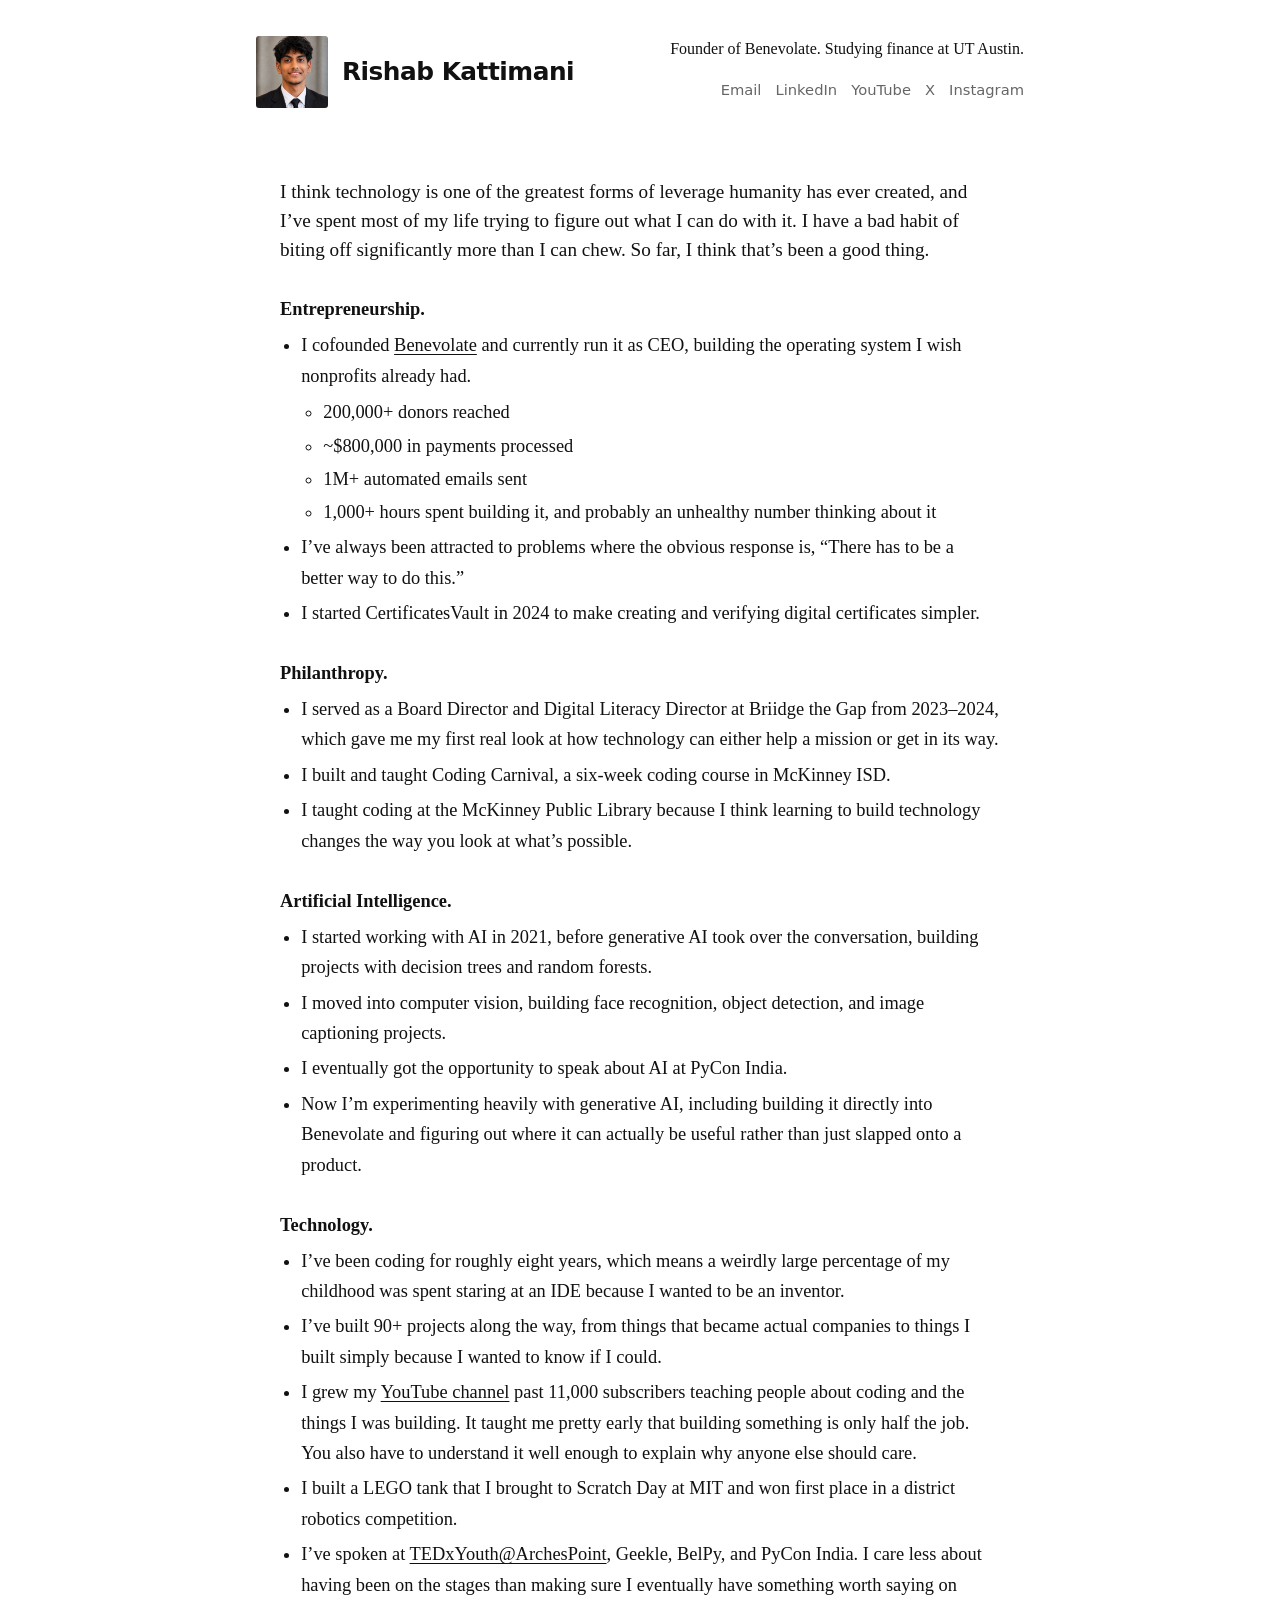
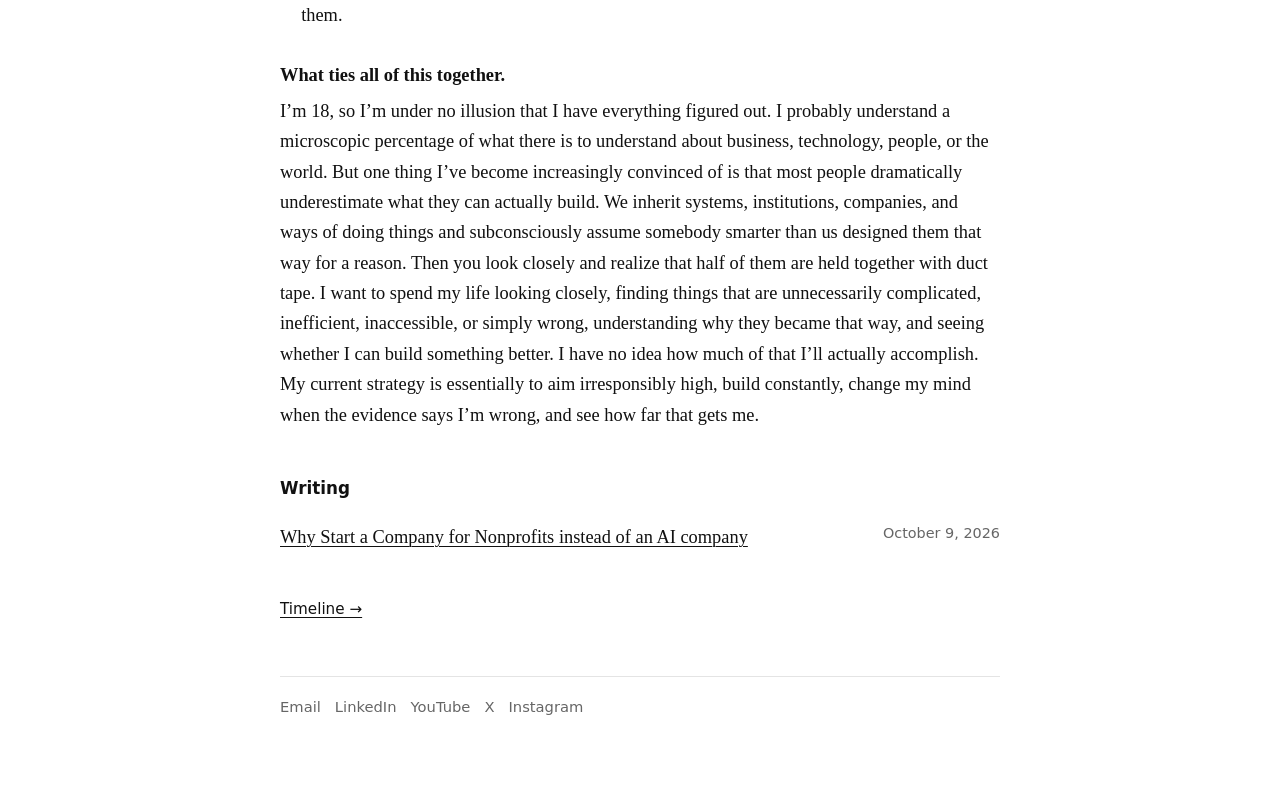
==== commit 57b4212b: "Add files via upload" ====
--- a/index.html
+++ b/index.html
@@ -88,6 +88,9 @@
 .closing { margin-top: 1.6rem; }
 .quote { margin: 0; padding-left: 1.1rem; border-left: 2px solid var(--rule); }
 .quote .cite { color: var(--muted); font-family: system-ui, -apple-system, "Segoe UI", sans-serif; font-size: 0.9rem; }
+
+ul.sub { margin: 0.35em 0 0.2em; padding-left: 1.2em; }
+ul.sub li { margin: 0.15em 0; }
 </style>
 </head>
 <body>
@@ -102,39 +105,46 @@
   </div>
 </header>
 <main>
-<p class="lede">I often think about how technology can be used to further humanity, and bite off way more than i can chew to do it. Here are some of the things I'm working on.</p>
+<p class="lede">I think technology is one of the greatest forms of leverage humanity has ever created, and I’ve spent most of my life trying to figure out what I can do with it. I have a bad habit of biting off significantly more than I can chew. So far, I think that’s been a good thing.</p>
 <section class="interest">
 <h2>Entrepreneurship.</h2>
 <ul>
-<li>Co-founder and CEO of <a href="https://benevolate.com">Benevolate</a></li>
-<li>Started CertificatesVault in 2024, for creating and verifying digital certificates</li>
-<li>Freshman at the McCombs School of Business, UT Austin</li>
+<li>I cofounded <a href="https://benevolate.com">Benevolate</a> and currently run it as CEO, building the operating system I wish nonprofits already had.<ul class="sub"><li>200,000+ donors reached</li><li>~$800,000 in payments processed</li><li>1M+ automated emails sent</li><li>1,000+ hours spent building it, and probably an unhealthy number thinking about it</li></ul></li>
+<li>I’ve always been attracted to problems where the obvious response is, “There has to be a better way to do this.”</li>
+<li>I started CertificatesVault in 2024 to make creating and verifying digital certificates simpler.</li>
 </ul>
 </section>
 <section class="interest">
 <h2>Philanthropy.</h2>
 <ul>
-<li>Board director and digital literacy director at Briidge the Gap, 2023–2024</li>
-<li>Built and taught Coding Carnival, a six-week course in McKinney ISD</li>
-<li>Taught coding at the McKinney Public Library</li>
+<li>I served as a Board Director and Digital Literacy Director at Briidge the Gap from 2023–2024, which gave me my first real look at how technology can either help a mission or get in its way.</li>
+<li>I built and taught Coding Carnival, a six-week coding course in McKinney ISD.</li>
+<li>I taught coding at the McKinney Public Library because I think learning to build technology changes the way you look at what’s possible.</li>
 </ul>
 </section>
 <section class="interest">
-<h2>AI.</h2>
+<h2>Artificial Intelligence.</h2>
 <ul>
-<li>Started in 2021, before generative AI, with decision trees and random forests</li>
-<li>Then computer vision: face recognition, object detection, image captioning</li>
-<li>Spoke on AI at PyCon India</li>
-<li>Now experimenting with generative AI, including inside Benevolate</li>
+<li>I started working with AI in 2021, before generative AI took over the conversation, building projects with decision trees and random forests.</li>
+<li>I moved into computer vision, building face recognition, object detection, and image captioning projects.</li>
+<li>I eventually got the opportunity to speak about AI at PyCon India.</li>
+<li>Now I’m experimenting heavily with generative AI, including building it directly into Benevolate and figuring out where it can actually be useful rather than just slapped onto a product.</li>
 </ul>
 </section>
 <section class="interest">
 <h2>Technology.</h2>
 <ul>
-<li>Coding for about eight years. <a href="https://www.youtube.com/channel/UC6OrQk8WsnCOR1OezlUU9zQ">YouTube</a>, past 11,000 subscribers. Code on <a href="https://github.com/RishabKattimani">GitHub</a></li>
-<li>LEGO tank at Scratch Day at MIT. First place in a district robotics competition</li>
-<li>Talks at <a href="https://www.ted.com/talks/rishab_kattimani_a_blank_slated_past_to_a_goal_oriented_future">TEDxYouth@ArchesPoint</a>, Geekle, BelPy, and PyCon India</li>
+<li>I’ve been coding for roughly eight years, which means a weirdly large percentage of my childhood was spent staring at an IDE because I wanted to be an inventor.</li>
+<li>I’ve built 90+ projects along the way, from things that became actual companies to things I built simply because I wanted to know if I could.</li>
+<li>I grew my <a href="https://www.youtube.com/channel/UC6OrQk8WsnCOR1OezlUU9zQ">YouTube channel</a> past 11,000 subscribers teaching people about coding and the things I was building. It taught me pretty early that building something is only half the job. You also have to understand it well enough to explain why anyone else should care.</li>
+<li>I built a LEGO tank that I brought to Scratch Day at MIT and won first place in a district robotics competition.</li>
+<li>I’ve spoken at <a href="https://www.ted.com/talks/rishab_kattimani_a_blank_slated_past_to_a_goal_oriented_future">TEDxYouth@ArchesPoint</a>, Geekle, BelPy, and PyCon India. I care less about having been on the stages than making sure I eventually have something worth saying on them.</li>
 </ul>
+</section>
+
+<section class="interest closing-section">
+<h2>What ties all of this together.</h2>
+<p>I’m 18, so I’m under no illusion that I have everything figured out. I probably understand a microscopic percentage of what there is to understand about business, technology, people, or the world. But one thing I’ve become increasingly convinced of is that most people dramatically underestimate what they can actually build. We inherit systems, institutions, companies, and ways of doing things and subconsciously assume somebody smarter than us designed them that way for a reason. Then you look closely and realize that half of them are held together with duct tape. I want to spend my life looking closely, finding things that are unnecessarily complicated, inefficient, inaccessible, or simply wrong, understanding why they became that way, and seeing whether I can build something better. I have no idea how much of that I’ll actually accomplish. My current strategy is essentially to aim irresponsibly high, build constantly, change my mind when the evidence says I’m wrong, and see how far that gets me.</p>
 </section>
 
 <h2 class="notes-heading">Writing</h2>
